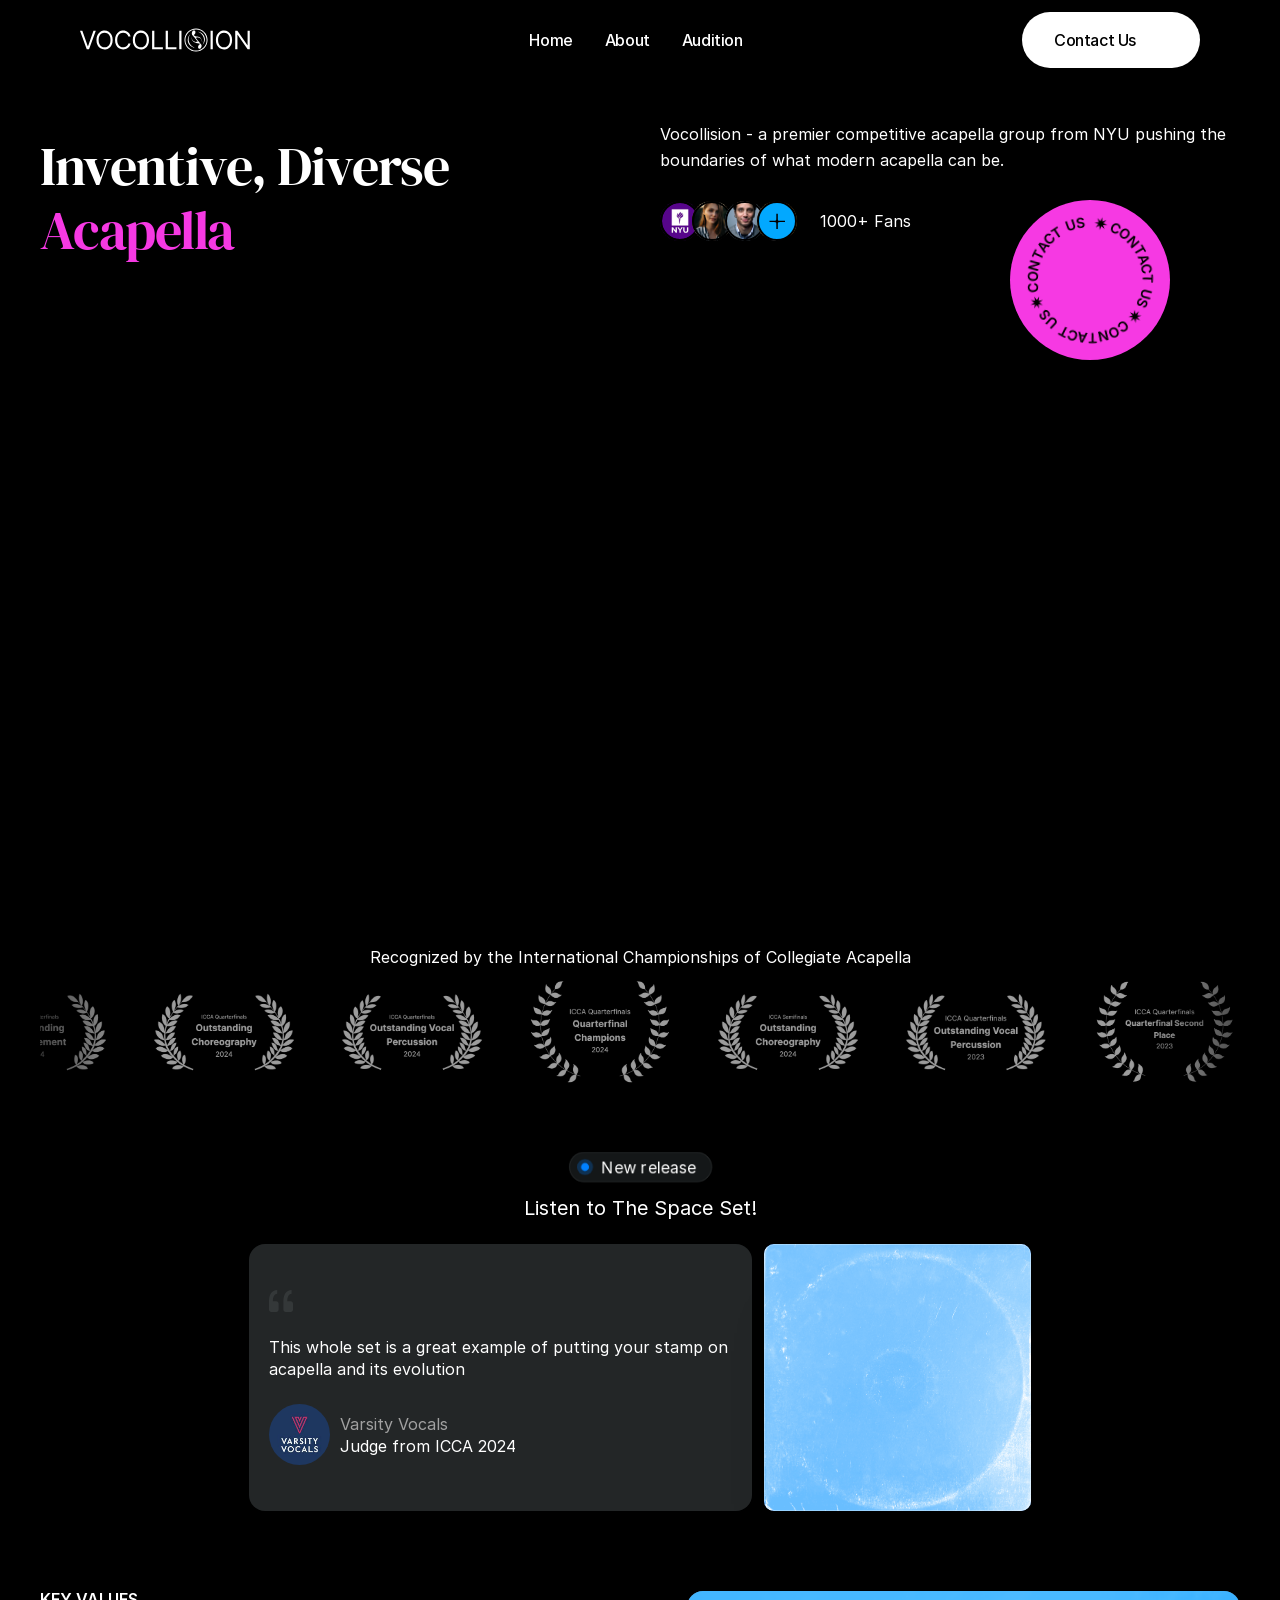
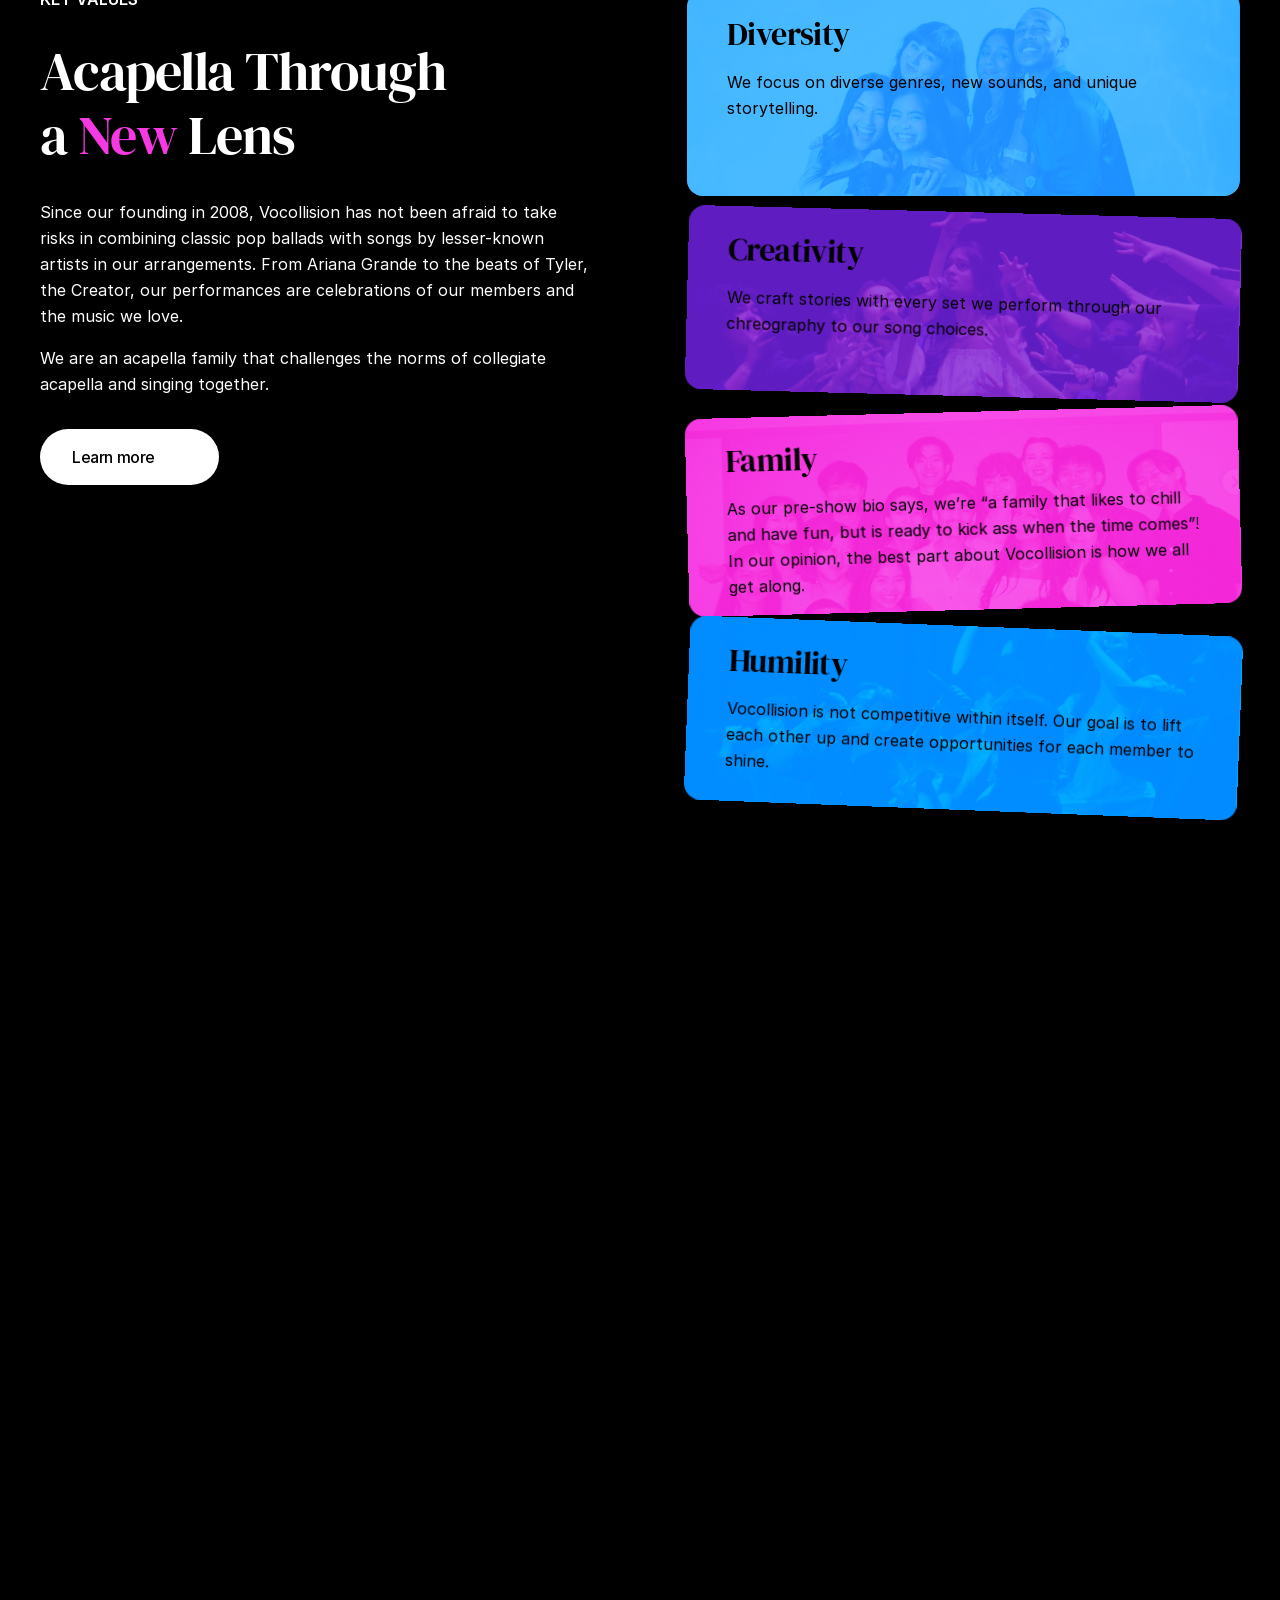
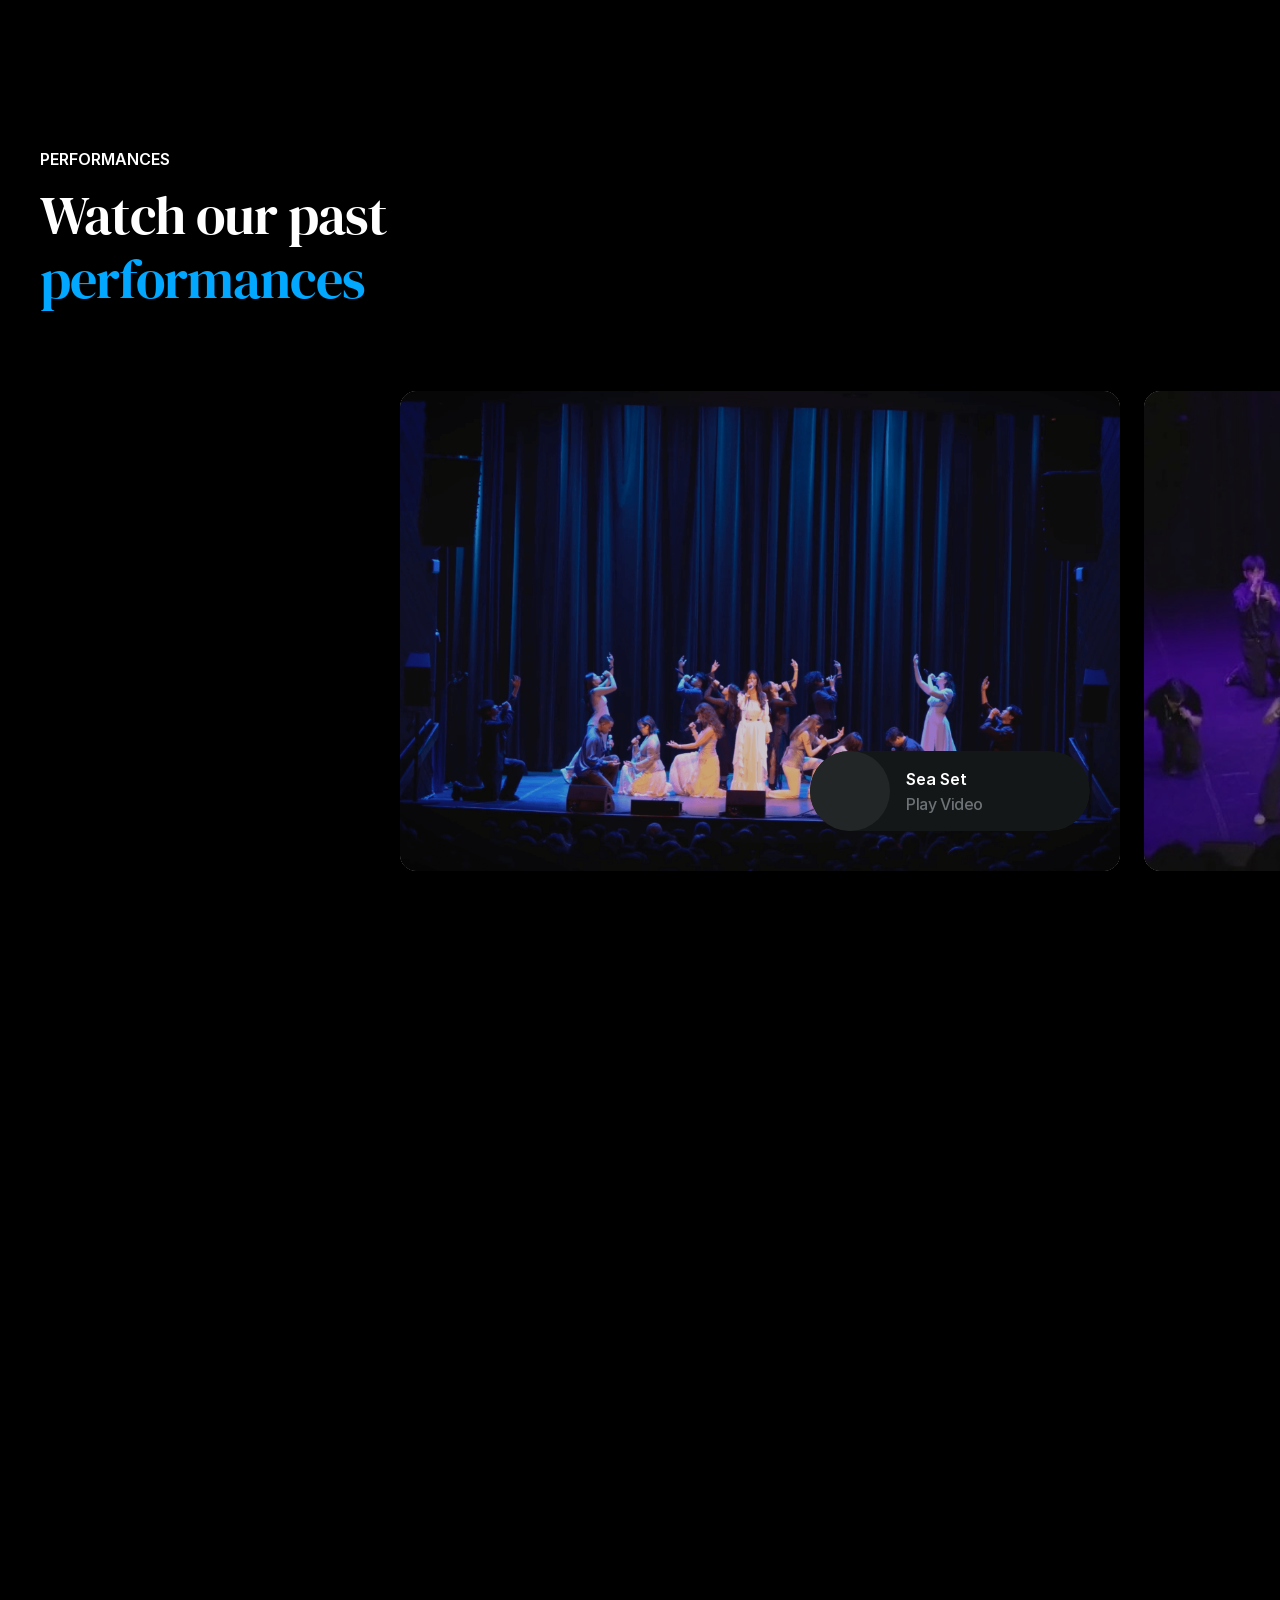
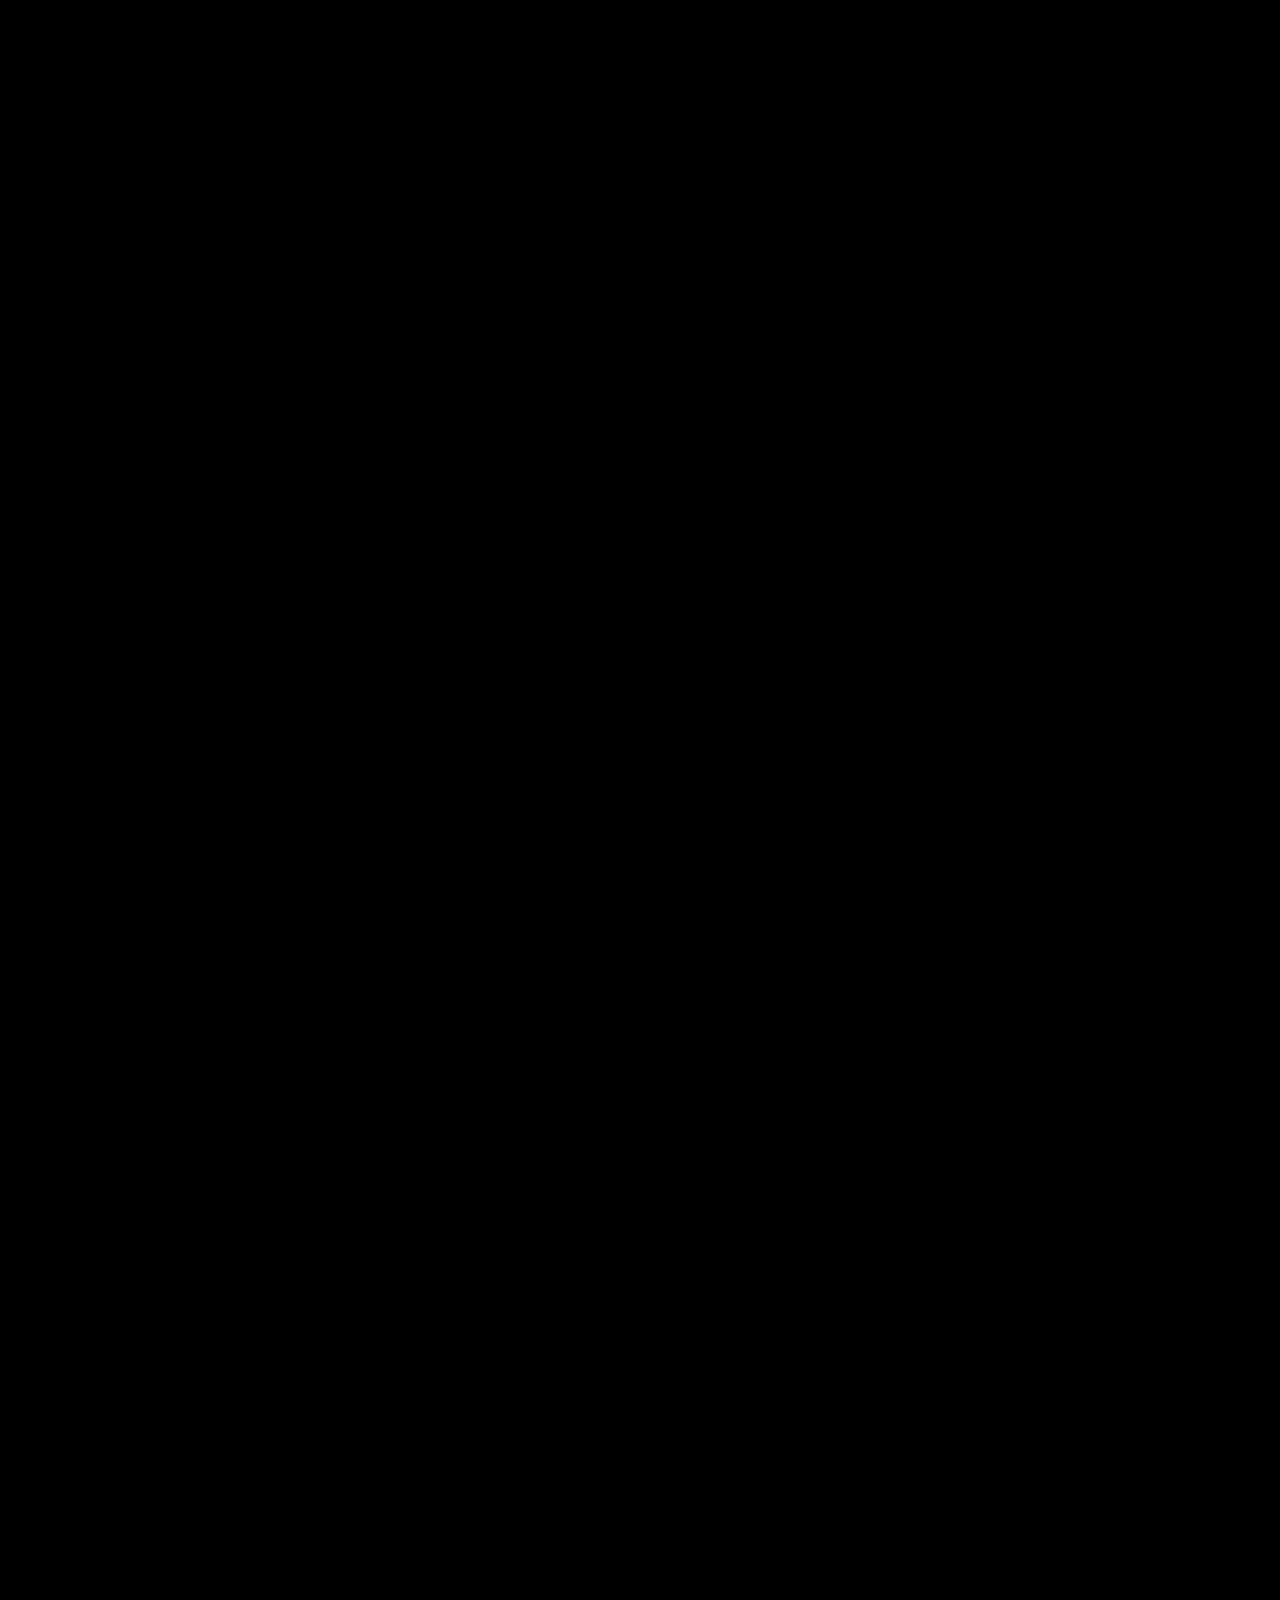
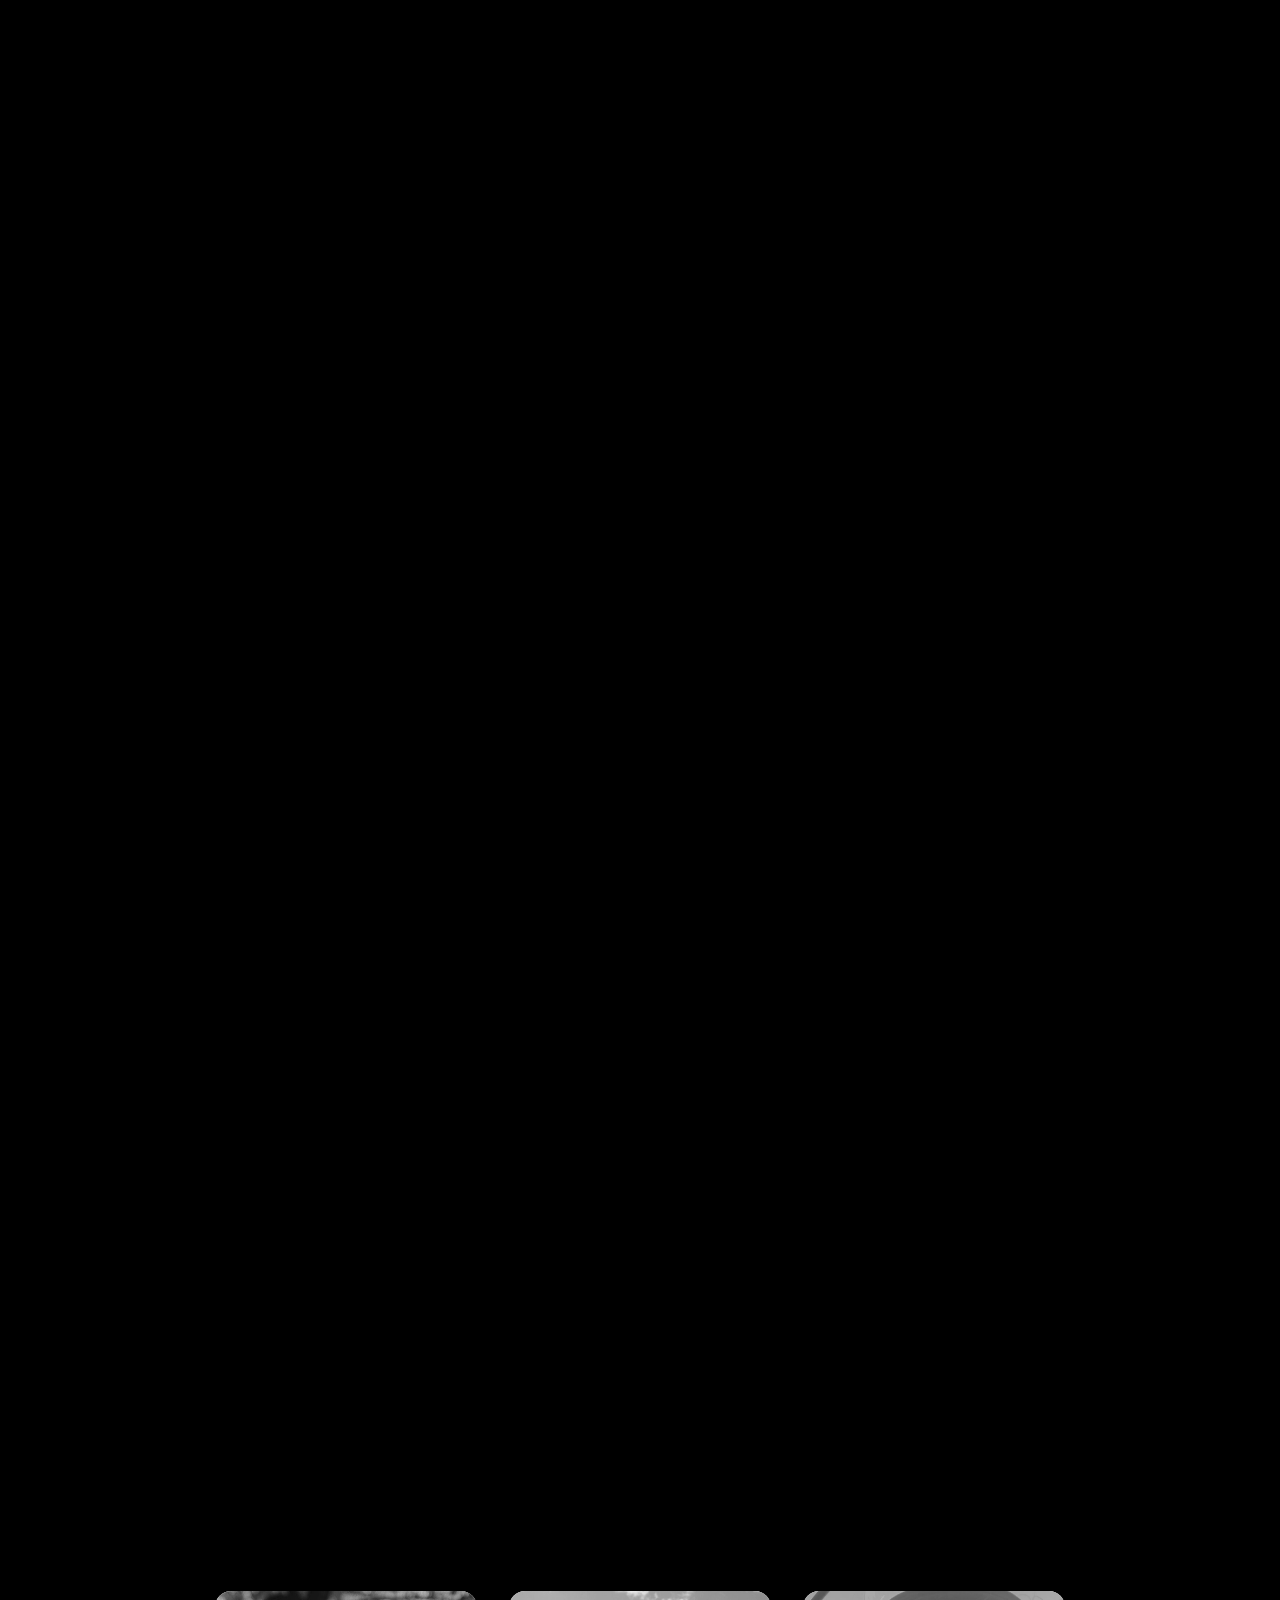
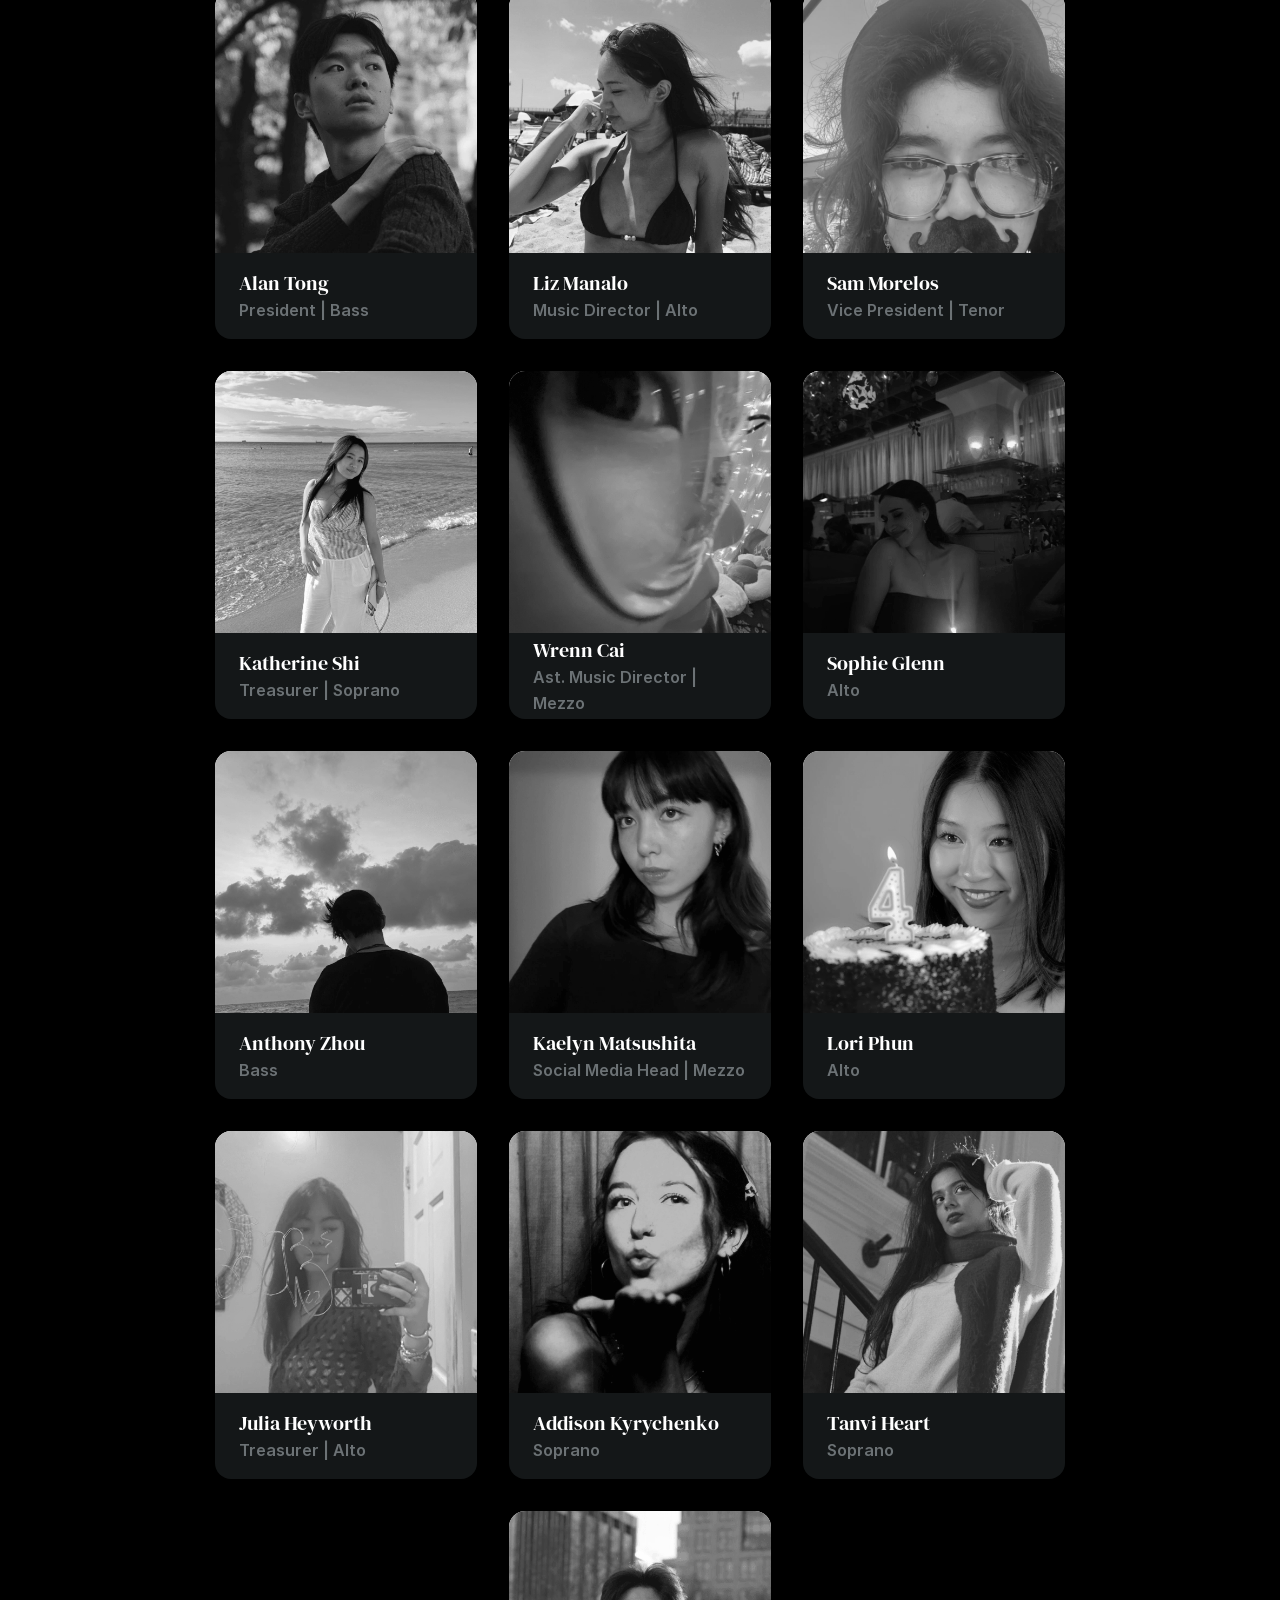
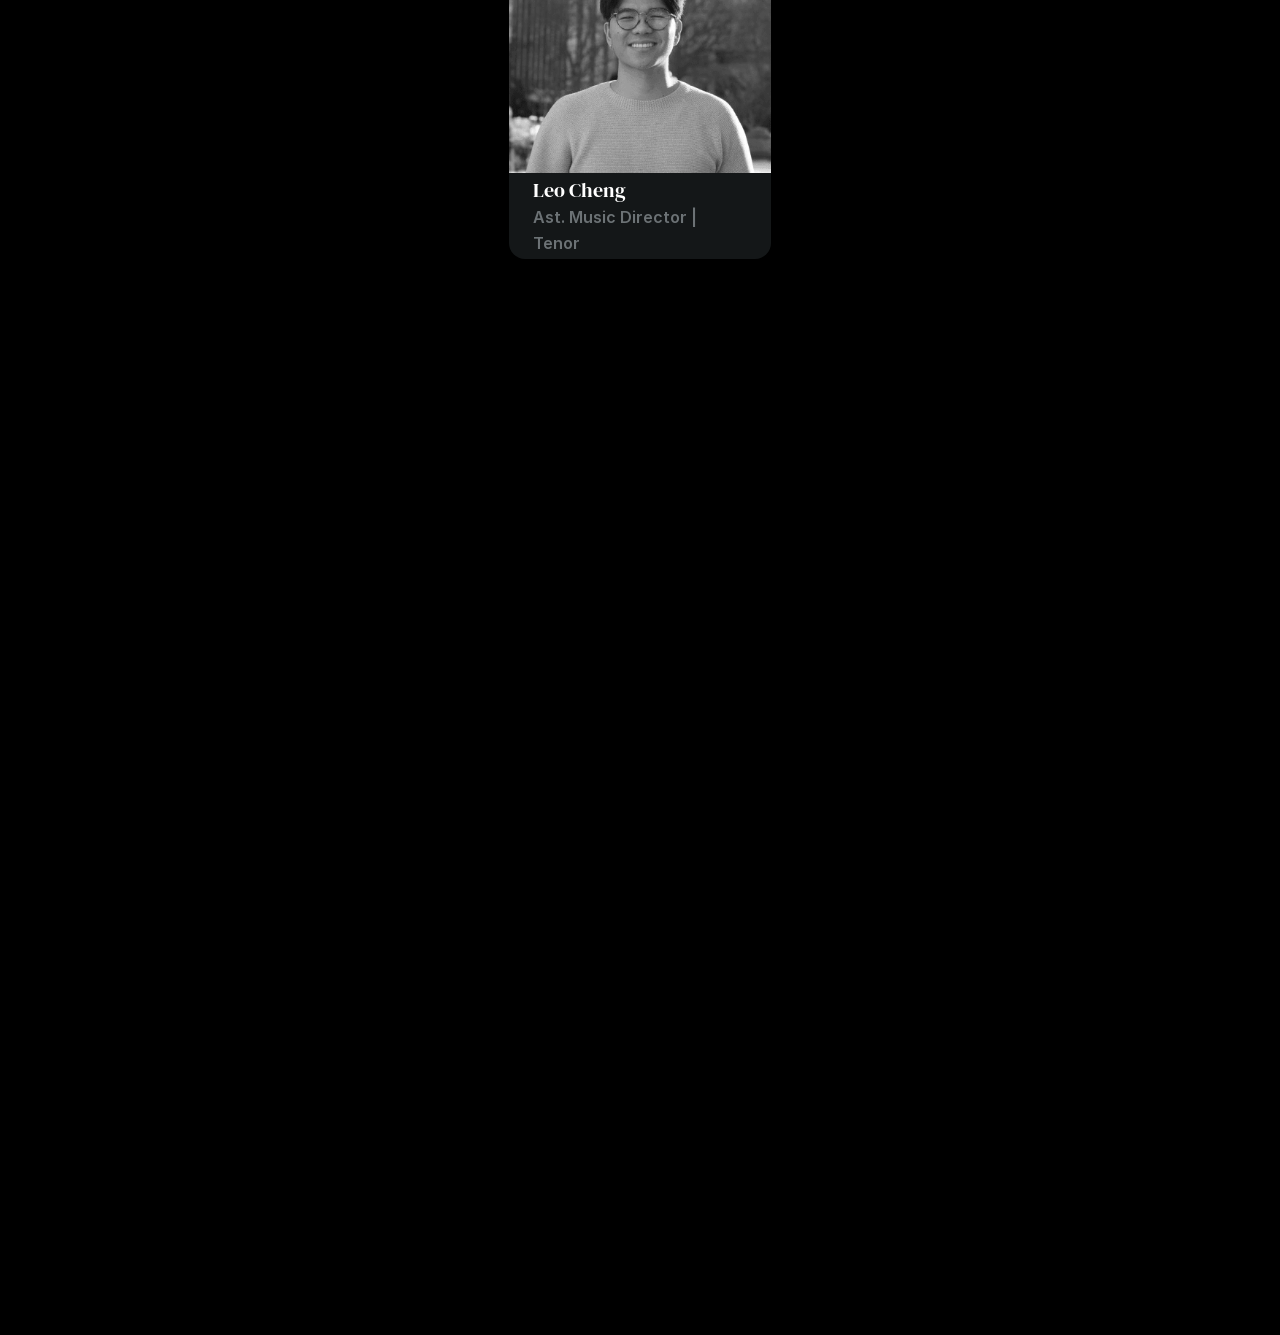
==== index.html @ 7f716045 "Show closed auditions as coming soon" ====
<!doctype html>
<!-- Made in Framer · framer.com ✨ -->
<!-- Published Apr 23, 2026, 12:46 AM UTC -->
<html lang="en-US">
<head>
	<meta charset="utf-8">
	
	
	<!-- Start of headStart -->
    
    <!-- End of headStart -->
	<meta name="viewport" content="width=device-width">
	<meta name="generator" content="Framer 1493872">
	<title>Vocollision | Competitive NYU A Cappella Group in NYC</title>
    <meta name="description" content="Vocollision is a premier competitive a cappella group at NYU in New York City. ICCA-recognized, available for booking, collaborations, and auditions.">
    <meta name="framer-search-index" content="/assets/site/searchIndex-M525bVmYxwQE.json">
    <meta name="framer-search-index-fallback" content="/assets/site/searchIndex-WYl6OL1rObJV.json">
    <link href="/assets/images/46uiWfhXE7tMVfk7wmng3AZHQ.png" rel="icon" media="(prefers-color-scheme: light)">
    <link href="/assets/images/46uiWfhXE7tMVfk7wmng3AZHQ.png" rel="icon" media="(prefers-color-scheme: dark)">
    <!-- Open Graph / Facebook -->
    <meta property="og:type" content="website">
    <meta property="og:title" content="Vocollision | Competitive NYU A Cappella Group in NYC">
    <meta property="og:description" content="Vocollision is a premier competitive a cappella group at NYU in New York City. ICCA-recognized, available for booking, collaborations, and auditions.">
    <meta property="og:image" content="/assets/images/z30teL0Z4uAwjrPyTYiwMwH2w.jpg">
    <!-- Twitter -->
    <meta name="twitter:card" content="summary_large_image">
    <meta name="twitter:title" content="Vocollision | Competitive NYU A Cappella Group in NYC">
    <meta name="twitter:description" content="Vocollision is a premier competitive a cappella group at NYU in New York City. ICCA-recognized, available for booking, collaborations, and auditions.">
    <meta name="twitter:image" content="/assets/images/z30teL0Z4uAwjrPyTYiwMwH2w.jpg">
	
	<style data-framer-font-css>/* latin-ext */
@font-face {
  font-family: 'DM Serif Display';
  font-style: italic;
  font-weight: 400;
  font-display: swap;
  src: url(/assets/fonts/gstatic/-nFhOHM81r4j6k0gjAW3mujVU2B2G_VB3vD212k.woff2) format('woff2');
  unicode-range: U+0100-02BA, U+02BD-02C5, U+02C7-02CC, U+02CE-02D7, U+02DD-02FF, U+0304, U+0308, U+0329, U+1D00-1DBF, U+1E00-1E9F, U+1EF2-1EFF, U+2020, U+20A0-20AB, U+20AD-20C0, U+2113, U+2C60-2C7F, U+A720-A7FF;
}
/* latin */
@font-face {
  font-family: 'DM Serif Display';
  font-style: italic;
  font-weight: 400;
  font-display: swap;
  src: url(/assets/fonts/gstatic/-nFhOHM81r4j6k0gjAW3mujVU2B2G_VB0PD2.woff2) format('woff2');
  unicode-range: U+0000-00FF, U+0131, U+0152-0153, U+02BB-02BC, U+02C6, U+02DA, U+02DC, U+0304, U+0308, U+0329, U+2000-206F, U+20AC, U+2122, U+2191, U+2193, U+2212, U+2215, U+FEFF, U+FFFD;
}
/* latin-ext */
@font-face {
  font-family: 'DM Serif Display';
  font-style: normal;
  font-weight: 400;
  font-display: swap;
  src: url(/assets/fonts/gstatic/-nFnOHM81r4j6k0gjAW3mujVU2B2G_5x0ujy.woff2) format('woff2');
  unicode-range: U+0100-02BA, U+02BD-02C5, U+02C7-02CC, U+02CE-02D7, U+02DD-02FF, U+0304, U+0308, U+0329, U+1D00-1DBF, U+1E00-1E9F, U+1EF2-1EFF, U+2020, U+20A0-20AB, U+20AD-20C0, U+2113, U+2C60-2C7F, U+A720-A7FF;
}
/* latin */
@font-face {
  font-family: 'DM Serif Display';
  font-style: normal;
  font-weight: 400;
  font-display: swap;
  src: url(/assets/fonts/gstatic/-nFnOHM81r4j6k0gjAW3mujVU2B2G_Bx0g.woff2) format('woff2');
  unicode-range: U+0000-00FF, U+0131, U+0152-0153, U+02BB-02BC, U+02C6, U+02DA, U+02DC, U+0304, U+0308, U+0329, U+2000-206F, U+20AC, U+2122, U+2191, U+2193, U+2212, U+2215, U+FEFF, U+FFFD;
}

@font-face { font-family: "Inter"; src: url("/assets/fonts/5vvr9Vy74if2I6bQbJvbw7SY1pQ.woff2"); font-display: swap; font-style: normal; font-weight: 400; unicode-range: U+0460-052F, U+1C80-1C88, U+20B4, U+2DE0-2DFF, U+A640-A69F, U+FE2E-FE2F }
@font-face { font-family: "Inter"; src: url("/assets/fonts/EOr0mi4hNtlgWNn9if640EZzXCo.woff2"); font-display: swap; font-style: normal; font-weight: 400; unicode-range: U+0301, U+0400-045F, U+0490-0491, U+04B0-04B1, U+2116 }
@font-face { font-family: "Inter"; src: url("/assets/fonts/Y9k9QrlZAqio88Klkmbd8VoMQc.woff2"); font-display: swap; font-style: normal; font-weight: 400; unicode-range: U+1F00-1FFF }
@font-face { font-family: "Inter"; src: url("/assets/fonts/OYrD2tBIBPvoJXiIHnLoOXnY9M.woff2"); font-display: swap; font-style: normal; font-weight: 400; unicode-range: U+0370-03FF }
@font-face { font-family: "Inter"; src: url("/assets/fonts/JeYwfuaPfZHQhEG8U5gtPDZ7WQ.woff2"); font-display: swap; font-style: normal; font-weight: 400; unicode-range: U+0100-024F, U+0259, U+1E00-1EFF, U+2020, U+20A0-20AB, U+20AD-20CF, U+2113, U+2C60-2C7F, U+A720-A7FF }
@font-face { font-family: "Inter"; src: url("/assets/fonts/GrgcKwrN6d3Uz8EwcLHZxwEfC4.woff2"); font-display: swap; font-style: normal; font-weight: 400; unicode-range: U+0000-00FF, U+0131, U+0152-0153, U+02BB-02BC, U+02C6, U+02DA, U+02DC, U+2000-206F, U+2070, U+2074-207E, U+2080-208E, U+20AC, U+2122, U+2191, U+2193, U+2212, U+2215, U+FEFF, U+FFFD }
@font-face { font-family: "Inter"; src: url("/assets/fonts/b6Y37FthZeALduNqHicBT6FutY.woff2"); font-display: swap; font-style: normal; font-weight: 400; unicode-range: U+0102-0103, U+0110-0111, U+0128-0129, U+0168-0169, U+01A0-01A1, U+01AF-01B0, U+1EA0-1EF9, U+20AB }
@font-face { font-family: "Inter"; src: url("/assets/fonts/vQyevYAyHtARFwPqUzQGpnDs.woff2"); font-display: swap; font-style: normal; font-weight: 400; unicode-range: U+0000-00FF, U+0131, U+0152-0153, U+02BB-02BC, U+02C6, U+02DA, U+02DC, U+2000-206F, U+2074, U+20AC, U+2122, U+2191, U+2193, U+2212, U+2215, U+FEFF, U+FFFD }
@font-face { font-family: "Inter"; src: url("/assets/fonts/NXxvFRoY5LDh3yCm7MEP2jqYk.woff2"); font-style: normal; font-weight: 100; unicode-range: U+0460-052F, U+1C80-1C88, U+20B4, U+2DE0-2DFF, U+A640-A69F, U+FE2E-FE2F }
@font-face { font-family: "Inter"; src: url("/assets/fonts/5CcgcVyoWSqO1THBiISd6oCog.woff2"); font-style: normal; font-weight: 100; unicode-range: U+0301, U+0400-045F, U+0490-0491, U+04B0-04B1, U+2116 }
@font-face { font-family: "Inter"; src: url("/assets/fonts/MF544SVCvk3yNpLIz3pwDXFZPKM.woff2"); font-style: normal; font-weight: 100; unicode-range: U+1F00-1FFF }
@font-face { font-family: "Inter"; src: url("/assets/fonts/TNtxudDBkAm2RXdtU3rvTBwoM.woff2"); font-style: normal; font-weight: 100; unicode-range: U+0370-03FF }
@font-face { font-family: "Inter"; src: url("/assets/fonts/fIabp4VN5z7iJ3lNOz9qfNeQHc.woff2"); font-style: normal; font-weight: 100; unicode-range: U+0100-024F, U+0259, U+1E00-1EFF, U+2020, U+20A0-20AB, U+20AD-20CF, U+2113, U+2C60-2C7F, U+A720-A7FF }
@font-face { font-family: "Inter"; src: url("/assets/fonts/8kSLqTnVCEtjx0nu8PxTD4Nh5UU.woff2"); font-style: normal; font-weight: 100; unicode-range: U+0000-00FF, U+0131, U+0152-0153, U+02BB-02BC, U+02C6, U+02DA, U+02DC, U+2000-206F, U+2070, U+2074-207E, U+2080-208E, U+20AC, U+2122, U+2191, U+2193, U+2212, U+2215, U+FEFF, U+FFFD }
@font-face { font-family: "Inter"; src: url("/assets/fonts/9iRSYClnXA0RMygyIn6yjjWXJw.woff2"); font-style: normal; font-weight: 100; unicode-range: U+0102-0103, U+0110-0111, U+0128-0129, U+0168-0169, U+01A0-01A1, U+01AF-01B0, U+1EA0-1EF9, U+20AB }
@font-face { font-family: "Inter"; src: url("/assets/fonts/MVhJhYeDWxeyqT939zMNyw9p8.woff2"); font-style: normal; font-weight: 200; unicode-range: U+0460-052F, U+1C80-1C88, U+20B4, U+2DE0-2DFF, U+A640-A69F, U+FE2E-FE2F }
@font-face { font-family: "Inter"; src: url("/assets/fonts/WXQXYfAQJIi2pCJACAfWWXfIDqI.woff2"); font-style: normal; font-weight: 200; unicode-range: U+0301, U+0400-045F, U+0490-0491, U+04B0-04B1, U+2116 }
@font-face { font-family: "Inter"; src: url("/assets/fonts/RJeJJARdrtNUtic58kOz7hIgBuE.woff2"); font-style: normal; font-weight: 200; unicode-range: U+1F00-1FFF }
@font-face { font-family: "Inter"; src: url("/assets/fonts/4hBRAuM02i3fsxYDzyNvt5Az2so.woff2"); font-style: normal; font-weight: 200; unicode-range: U+0370-03FF }
@font-face { font-family: "Inter"; src: url("/assets/fonts/fz1JbBffNGgK7BNUI1mmbFBlgA8.woff2"); font-style: normal; font-weight: 200; unicode-range: U+0100-024F, U+0259, U+1E00-1EFF, U+2020, U+20A0-20AB, U+20AD-20CF, U+2113, U+2C60-2C7F, U+A720-A7FF }
@font-face { font-family: "Inter"; src: url("/assets/fonts/Z4sGWU2OKBoXPWulb5P25vULA.woff2"); font-style: normal; font-weight: 200; unicode-range: U+0000-00FF, U+0131, U+0152-0153, U+02BB-02BC, U+02C6, U+02DA, U+02DC, U+2000-206F, U+2070, U+2074-207E, U+2080-208E, U+20AC, U+2122, U+2191, U+2193, U+2212, U+2215, U+FEFF, U+FFFD }
@font-face { font-family: "Inter"; src: url("/assets/fonts/eIZyQwIlHYR0mnMSneEDMtqBPgw.woff2"); font-style: normal; font-weight: 200; unicode-range: U+0102-0103, U+0110-0111, U+0128-0129, U+0168-0169, U+01A0-01A1, U+01AF-01B0, U+1EA0-1EF9, U+20AB }
@font-face { font-family: "Inter"; src: url("/assets/fonts/BkDpl4ghaqvMi1btKFyG2tdbec.woff2"); font-display: swap; font-style: normal; font-weight: 300; unicode-range: U+0460-052F, U+1C80-1C88, U+20B4, U+2DE0-2DFF, U+A640-A69F, U+FE2E-FE2F }
@font-face { font-family: "Inter"; src: url("/assets/fonts/zAMK70AQRFSShJgUiaR5IiIhgzk.woff2"); font-display: swap; font-style: normal; font-weight: 300; unicode-range: U+0301, U+0400-045F, U+0490-0491, U+04B0-04B1, U+2116 }
@font-face { font-family: "Inter"; src: url("/assets/fonts/IETjvc5qzUaRoaruDpPSwCUM8.woff2"); font-display: swap; font-style: normal; font-weight: 300; unicode-range: U+1F00-1FFF }
@font-face { font-family: "Inter"; src: url("/assets/fonts/oLCoaT3ioA0fHdJnWR9W6k7NY.woff2"); font-display: swap; font-style: normal; font-weight: 300; unicode-range: U+0370-03FF }
@font-face { font-family: "Inter"; src: url("/assets/fonts/Sj0PCHQSBjFmEp6NBWg6FNaKc.woff2"); font-display: swap; font-style: normal; font-weight: 300; unicode-range: U+0100-024F, U+0259, U+1E00-1EFF, U+2020, U+20A0-20AB, U+20AD-20CF, U+2113, U+2C60-2C7F, U+A720-A7FF }
@font-face { font-family: "Inter"; src: url("/assets/fonts/aqiiD4LUKkKzXdjGL5UzHq8bo5w.woff2"); font-display: swap; font-style: normal; font-weight: 300; unicode-range: U+0000-00FF, U+0131, U+0152-0153, U+02BB-02BC, U+02C6, U+02DA, U+02DC, U+2000-206F, U+2070, U+2074-207E, U+2080-208E, U+20AC, U+2122, U+2191, U+2193, U+2212, U+2215, U+FEFF, U+FFFD }
@font-face { font-family: "Inter"; src: url("/assets/fonts/H4TfENUY1rh8R9UaSD6vngjJP3M.woff2"); font-display: swap; font-style: normal; font-weight: 300; unicode-range: U+0102-0103, U+0110-0111, U+0128-0129, U+0168-0169, U+01A0-01A1, U+01AF-01B0, U+1EA0-1EF9, U+20AB }
@font-face { font-family: "Inter"; src: url("/assets/fonts/5A3Ce6C9YYmCjpQx9M4inSaKU.woff2"); font-display: swap; font-style: normal; font-weight: 500; unicode-range: U+0460-052F, U+1C80-1C88, U+20B4, U+2DE0-2DFF, U+A640-A69F, U+FE2E-FE2F }
@font-face { font-family: "Inter"; src: url("/assets/fonts/Qx95Xyt0Ka3SGhinnbXIGpEIyP4.woff2"); font-display: swap; font-style: normal; font-weight: 500; unicode-range: U+0301, U+0400-045F, U+0490-0491, U+04B0-04B1, U+2116 }
@font-face { font-family: "Inter"; src: url("/assets/fonts/6mJuEAguuIuMog10gGvH5d3cl8.woff2"); font-display: swap; font-style: normal; font-weight: 500; unicode-range: U+1F00-1FFF }
@font-face { font-family: "Inter"; src: url("/assets/fonts/xYYWaj7wCU5zSQH0eXvSaS19wo.woff2"); font-display: swap; font-style: normal; font-weight: 500; unicode-range: U+0370-03FF }
@font-face { font-family: "Inter"; src: url("/assets/fonts/otTaNuNpVK4RbdlT7zDDdKvQBA.woff2"); font-display: swap; font-style: normal; font-weight: 500; unicode-range: U+0100-024F, U+0259, U+1E00-1EFF, U+2020, U+20A0-20AB, U+20AD-20CF, U+2113, U+2C60-2C7F, U+A720-A7FF }
@font-face { font-family: "Inter"; src: url("/assets/fonts/UjlFhCnUjxhNfep4oYBPqnEssyo.woff2"); font-display: swap; font-style: normal; font-weight: 500; unicode-range: U+0000-00FF, U+0131, U+0152-0153, U+02BB-02BC, U+02C6, U+02DA, U+02DC, U+2000-206F, U+2070, U+2074-207E, U+2080-208E, U+20AC, U+2122, U+2191, U+2193, U+2212, U+2215, U+FEFF, U+FFFD }
@font-face { font-family: "Inter"; src: url("/assets/fonts/DolVirEGb34pEXEp8t8FQBSK4.woff2"); font-display: swap; font-style: normal; font-weight: 500; unicode-range: U+0102-0103, U+0110-0111, U+0128-0129, U+0168-0169, U+01A0-01A1, U+01AF-01B0, U+1EA0-1EF9, U+20AB }
@font-face { font-family: "Inter"; src: url("/assets/fonts/hyOgCu0Xnghbimh0pE8QTvtt2AU.woff2"); font-display: swap; font-style: normal; font-weight: 600; unicode-range: U+0460-052F, U+1C80-1C88, U+20B4, U+2DE0-2DFF, U+A640-A69F, U+FE2E-FE2F }
@font-face { font-family: "Inter"; src: url("/assets/fonts/NeGmSOXrPBfEFIy5YZeHq17LEDA.woff2"); font-display: swap; font-style: normal; font-weight: 600; unicode-range: U+0301, U+0400-045F, U+0490-0491, U+04B0-04B1, U+2116 }
@font-face { font-family: "Inter"; src: url("/assets/fonts/oYaAX5himiTPYuN8vLWnqBbfD2s.woff2"); font-display: swap; font-style: normal; font-weight: 600; unicode-range: U+1F00-1FFF }
@font-face { font-family: "Inter"; src: url("/assets/fonts/lEJLP4R0yuCaMCjSXYHtJw72M.woff2"); font-display: swap; font-style: normal; font-weight: 600; unicode-range: U+0370-03FF }
@font-face { font-family: "Inter"; src: url("/assets/fonts/cRJyLNuTJR5jbyKzGi33wU9cqIQ.woff2"); font-display: swap; font-style: normal; font-weight: 600; unicode-range: U+0100-024F, U+0259, U+1E00-1EFF, U+2020, U+20A0-20AB, U+20AD-20CF, U+2113, U+2C60-2C7F, U+A720-A7FF }
@font-face { font-family: "Inter"; src: url("/assets/fonts/yDtI2UI8XcEg1W2je9XPN3Noo.woff2"); font-display: swap; font-style: normal; font-weight: 600; unicode-range: U+0000-00FF, U+0131, U+0152-0153, U+02BB-02BC, U+02C6, U+02DA, U+02DC, U+2000-206F, U+2070, U+2074-207E, U+2080-208E, U+20AC, U+2122, U+2191, U+2193, U+2212, U+2215, U+FEFF, U+FFFD }
@font-face { font-family: "Inter"; src: url("/assets/fonts/A0Wcc7NgXMjUuFdquHDrIZpzZw0.woff2"); font-display: swap; font-style: normal; font-weight: 600; unicode-range: U+0102-0103, U+0110-0111, U+0128-0129, U+0168-0169, U+01A0-01A1, U+01AF-01B0, U+1EA0-1EF9, U+20AB }
@font-face { font-family: "Inter"; src: url("/assets/fonts/DpPBYI0sL4fYLgAkX8KXOPVt7c.woff2"); font-display: swap; font-style: normal; font-weight: 700; unicode-range: U+0460-052F, U+1C80-1C88, U+20B4, U+2DE0-2DFF, U+A640-A69F, U+FE2E-FE2F }
@font-face { font-family: "Inter"; src: url("/assets/fonts/4RAEQdEOrcnDkhHiiCbJOw92Lk.woff2"); font-display: swap; font-style: normal; font-weight: 700; unicode-range: U+0301, U+0400-045F, U+0490-0491, U+04B0-04B1, U+2116 }
@font-face { font-family: "Inter"; src: url("/assets/fonts/1K3W8DizY3v4emK8Mb08YHxTbs.woff2"); font-display: swap; font-style: normal; font-weight: 700; unicode-range: U+1F00-1FFF }
@font-face { font-family: "Inter"; src: url("/assets/fonts/tUSCtfYVM1I1IchuyCwz9gDdQ.woff2"); font-display: swap; font-style: normal; font-weight: 700; unicode-range: U+0370-03FF }
@font-face { font-family: "Inter"; src: url("/assets/fonts/VgYFWiwsAC5OYxAycRXXvhze58.woff2"); font-display: swap; font-style: normal; font-weight: 700; unicode-range: U+0100-024F, U+0259, U+1E00-1EFF, U+2020, U+20A0-20AB, U+20AD-20CF, U+2113, U+2C60-2C7F, U+A720-A7FF }
@font-face { font-family: "Inter"; src: url("/assets/fonts/syRNPWzAMIrcJ3wIlPIP43KjQs.woff2"); font-display: swap; font-style: normal; font-weight: 700; unicode-range: U+0000-00FF, U+0131, U+0152-0153, U+02BB-02BC, U+02C6, U+02DA, U+02DC, U+2000-206F, U+2070, U+2074-207E, U+2080-208E, U+20AC, U+2122, U+2191, U+2193, U+2212, U+2215, U+FEFF, U+FFFD }
@font-face { font-family: "Inter"; src: url("/assets/fonts/GIryZETIX4IFypco5pYZONKhJIo.woff2"); font-display: swap; font-style: normal; font-weight: 700; unicode-range: U+0102-0103, U+0110-0111, U+0128-0129, U+0168-0169, U+01A0-01A1, U+01AF-01B0, U+1EA0-1EF9, U+20AB }
@font-face { font-family: "Inter"; src: url("/assets/fonts/PONfPc6h4EPYwJliXQBmjVx7QxI.woff2"); font-display: swap; font-style: normal; font-weight: 800; unicode-range: U+0460-052F, U+1C80-1C88, U+20B4, U+2DE0-2DFF, U+A640-A69F, U+FE2E-FE2F }
@font-face { font-family: "Inter"; src: url("/assets/fonts/zsnJN7Z1wdzUvepJniD3rbvJIyU.woff2"); font-display: swap; font-style: normal; font-weight: 800; unicode-range: U+0301, U+0400-045F, U+0490-0491, U+04B0-04B1, U+2116 }
@font-face { font-family: "Inter"; src: url("/assets/fonts/UrzZBOy7RyJEWAZGduzOeHiHuY.woff2"); font-display: swap; font-style: normal; font-weight: 800; unicode-range: U+1F00-1FFF }
@font-face { font-family: "Inter"; src: url("/assets/fonts/996sR9SfSDuYELz8oHhDOcErkY.woff2"); font-display: swap; font-style: normal; font-weight: 800; unicode-range: U+0370-03FF }
@font-face { font-family: "Inter"; src: url("/assets/fonts/ftN1HpyPVJEoEb4q36SOrNdLXU.woff2"); font-display: swap; font-style: normal; font-weight: 800; unicode-range: U+0100-024F, U+0259, U+1E00-1EFF, U+2020, U+20A0-20AB, U+20AD-20CF, U+2113, U+2C60-2C7F, U+A720-A7FF }
@font-face { font-family: "Inter"; src: url("/assets/fonts/Mput0MSwESKlJ6TMz9MPDXhgrk.woff2"); font-display: swap; font-style: normal; font-weight: 800; unicode-range: U+0000-00FF, U+0131, U+0152-0153, U+02BB-02BC, U+02C6, U+02DA, U+02DC, U+2000-206F, U+2070, U+2074-207E, U+2080-208E, U+20AC, U+2122, U+2191, U+2193, U+2212, U+2215, U+FEFF, U+FFFD }
@font-face { font-family: "Inter"; src: url("/assets/fonts/JAur4lGGSGRGyrFi59JSIKqVgU.woff2"); font-display: swap; font-style: normal; font-weight: 800; unicode-range: U+0102-0103, U+0110-0111, U+0128-0129, U+0168-0169, U+01A0-01A1, U+01AF-01B0, U+1EA0-1EF9, U+20AB }
@font-face { font-family: "Inter"; src: url("/assets/fonts/mkY5Sgyq51ik0AMrSBwhm9DJg.woff2"); font-style: normal; font-weight: 900; unicode-range: U+0460-052F, U+1C80-1C88, U+20B4, U+2DE0-2DFF, U+A640-A69F, U+FE2E-FE2F }
@font-face { font-family: "Inter"; src: url("/assets/fonts/X5hj6qzcHUYv7h1390c8Rhm6550.woff2"); font-style: normal; font-weight: 900; unicode-range: U+0301, U+0400-045F, U+0490-0491, U+04B0-04B1, U+2116 }
@font-face { font-family: "Inter"; src: url("/assets/fonts/gQhNpS3tN86g8RcVKYUUaKt2oMQ.woff2"); font-style: normal; font-weight: 900; unicode-range: U+1F00-1FFF }
@font-face { font-family: "Inter"; src: url("/assets/fonts/cugnVhSraaRyANCaUtI5FV17wk.woff2"); font-style: normal; font-weight: 900; unicode-range: U+0370-03FF }
@font-face { font-family: "Inter"; src: url("/assets/fonts/5HcVoGak8k5agFJSaKa4floXVu0.woff2"); font-style: normal; font-weight: 900; unicode-range: U+0100-024F, U+0259, U+1E00-1EFF, U+2020, U+20A0-20AB, U+20AD-20CF, U+2113, U+2C60-2C7F, U+A720-A7FF }
@font-face { font-family: "Inter"; src: url("/assets/fonts/rZ5DdENNqIdFTIyQQiP5isO7M.woff2"); font-style: normal; font-weight: 900; unicode-range: U+0000-00FF, U+0131, U+0152-0153, U+02BB-02BC, U+02C6, U+02DA, U+02DC, U+2000-206F, U+2070, U+2074-207E, U+2080-208E, U+20AC, U+2122, U+2191, U+2193, U+2212, U+2215, U+FEFF, U+FFFD }
@font-face { font-family: "Inter"; src: url("/assets/fonts/P2Bw01CtL0b9wqygO0sSVogWbo.woff2"); font-style: normal; font-weight: 900; unicode-range: U+0102-0103, U+0110-0111, U+0128-0129, U+0168-0169, U+01A0-01A1, U+01AF-01B0, U+1EA0-1EF9, U+20AB }
@font-face { font-family: "Inter"; src: url("/assets/fonts/YJsHMqeEm0oDHuxRTVCwg5eZuo.woff2"); font-style: italic; font-weight: 100; unicode-range: U+0460-052F, U+1C80-1C88, U+20B4, U+2DE0-2DFF, U+A640-A69F, U+FE2E-FE2F }
@font-face { font-family: "Inter"; src: url("/assets/fonts/oJJMyJlDykMObEyb5VexHSxd24.woff2"); font-style: italic; font-weight: 100; unicode-range: U+0301, U+0400-045F, U+0490-0491, U+04B0-04B1, U+2116 }
@font-face { font-family: "Inter"; src: url("/assets/fonts/IpeaX0WzLaonj68howNZg4SJJaY.woff2"); font-style: italic; font-weight: 100; unicode-range: U+1F00-1FFF }
@font-face { font-family: "Inter"; src: url("/assets/fonts/KCj1bV3vDXY5OLHttTeRYcu9J8.woff2"); font-style: italic; font-weight: 100; unicode-range: U+0370-03FF }
@font-face { font-family: "Inter"; src: url("/assets/fonts/biaVHhOprxbHaR3dIP7Z8cYurHg.woff2"); font-style: italic; font-weight: 100; unicode-range: U+0100-024F, U+0259, U+1E00-1EFF, U+2020, U+20A0-20AB, U+20AD-20CF, U+2113, U+2C60-2C7F, U+A720-A7FF }
@font-face { font-family: "Inter"; src: url("/assets/fonts/3on0VNjjmogkq1f9ziKFcrY72MI.woff2"); font-style: italic; font-weight: 100; unicode-range: U+0000-00FF, U+0131, U+0152-0153, U+02BB-02BC, U+02C6, U+02DA, U+02DC, U+2000-206F, U+2070, U+2074-207E, U+2080-208E, U+20AC, U+2122, U+2191, U+2193, U+2212, U+2215, U+FEFF, U+FFFD }
@font-face { font-family: "Inter"; src: url("/assets/fonts/gNa011yWpVpNFgUhhSlDX8nUiPQ.woff2"); font-style: italic; font-weight: 100; unicode-range: U+0102-0103, U+0110-0111, U+0128-0129, U+0168-0169, U+01A0-01A1, U+01AF-01B0, U+1EA0-1EF9, U+20AB }
@font-face { font-family: "Inter"; src: url("/assets/fonts/vpq17U0WM26sBGHgq9jnrUmUf8.woff2"); font-style: italic; font-weight: 200; unicode-range: U+0460-052F, U+1C80-1C88, U+20B4, U+2DE0-2DFF, U+A640-A69F, U+FE2E-FE2F }
@font-face { font-family: "Inter"; src: url("/assets/fonts/bNYh7lNMEpOegeRYAtyGel1WqBE.woff2"); font-style: italic; font-weight: 200; unicode-range: U+0301, U+0400-045F, U+0490-0491, U+04B0-04B1, U+2116 }
@font-face { font-family: "Inter"; src: url("/assets/fonts/FBzcXZYmdulcZC0z278U6o0cw.woff2"); font-style: italic; font-weight: 200; unicode-range: U+1F00-1FFF }
@font-face { font-family: "Inter"; src: url("/assets/fonts/ua60IRqWK94xCrq0SC639Hbsdjg.woff2"); font-style: italic; font-weight: 200; unicode-range: U+0370-03FF }
@font-face { font-family: "Inter"; src: url("/assets/fonts/Pd8gNPn2dSCh4FyjWFw9PJysoQ.woff2"); font-style: italic; font-weight: 200; unicode-range: U+0100-024F, U+0259, U+1E00-1EFF, U+2020, U+20A0-20AB, U+20AD-20CF, U+2113, U+2C60-2C7F, U+A720-A7FF }
@font-face { font-family: "Inter"; src: url("/assets/fonts/6OdIurwS6YHsVW2i5fR5CKn0gg.woff2"); font-style: italic; font-weight: 200; unicode-range: U+0000-00FF, U+0131, U+0152-0153, U+02BB-02BC, U+02C6, U+02DA, U+02DC, U+2000-206F, U+2070, U+2074-207E, U+2080-208E, U+20AC, U+2122, U+2191, U+2193, U+2212, U+2215, U+FEFF, U+FFFD }
@font-face { font-family: "Inter"; src: url("/assets/fonts/DtVQjTG8OGGKnwKYrMHRZVCyo.woff2"); font-style: italic; font-weight: 200; unicode-range: U+0102-0103, U+0110-0111, U+0128-0129, U+0168-0169, U+01A0-01A1, U+01AF-01B0, U+1EA0-1EF9, U+20AB }
@font-face { font-family: "Inter"; src: url("/assets/fonts/YYB6GZmCWnZq3RWZOghuZIOxQY.woff2"); font-display: swap; font-style: italic; font-weight: 300; unicode-range: U+0460-052F, U+1C80-1C88, U+20B4, U+2DE0-2DFF, U+A640-A69F, U+FE2E-FE2F }
@font-face { font-family: "Inter"; src: url("/assets/fonts/miJTzODdiyIr3tRo9KEoqXXk2PM.woff2"); font-display: swap; font-style: italic; font-weight: 300; unicode-range: U+0301, U+0400-045F, U+0490-0491, U+04B0-04B1, U+2116 }
@font-face { font-family: "Inter"; src: url("/assets/fonts/6ZMhcggRFfEfbf7lncCpaUbA.woff2"); font-display: swap; font-style: italic; font-weight: 300; unicode-range: U+1F00-1FFF }
@font-face { font-family: "Inter"; src: url("/assets/fonts/8sCN6PGUr4I8q5hC5twAXfcwqV0.woff2"); font-display: swap; font-style: italic; font-weight: 300; unicode-range: U+0370-03FF }
@font-face { font-family: "Inter"; src: url("/assets/fonts/aUYDUTztS7anQw5JuwCncXeLOBY.woff2"); font-display: swap; font-style: italic; font-weight: 300; unicode-range: U+0100-024F, U+0259, U+1E00-1EFF, U+2020, U+20A0-20AB, U+20AD-20CF, U+2113, U+2C60-2C7F, U+A720-A7FF }
@font-face { font-family: "Inter"; src: url("/assets/fonts/8mwKwShtYEXIZ5diRBT74yn9jdQ.woff2"); font-display: swap; font-style: italic; font-weight: 300; unicode-range: U+0000-00FF, U+0131, U+0152-0153, U+02BB-02BC, U+02C6, U+02DA, U+02DC, U+2000-206F, U+2070, U+2074-207E, U+2080-208E, U+20AC, U+2122, U+2191, U+2193, U+2212, U+2215, U+FEFF, U+FFFD }
@font-face { font-family: "Inter"; src: url("/assets/fonts/yDiPvYxioBHsicnYxpPW35WQmx8.woff2"); font-display: swap; font-style: italic; font-weight: 300; unicode-range: U+0102-0103, U+0110-0111, U+0128-0129, U+0168-0169, U+01A0-01A1, U+01AF-01B0, U+1EA0-1EF9, U+20AB }
@font-face { font-family: "Inter"; src: url("/assets/fonts/CfMzU8w2e7tHgF4T4rATMPuWosA.woff2"); font-display: swap; font-style: italic; font-weight: 400; unicode-range: U+0460-052F, U+1C80-1C88, U+20B4, U+2DE0-2DFF, U+A640-A69F, U+FE2E-FE2F }
@font-face { font-family: "Inter"; src: url("/assets/fonts/867QObYax8ANsfX4TGEVU9YiCM.woff2"); font-display: swap; font-style: italic; font-weight: 400; unicode-range: U+0301, U+0400-045F, U+0490-0491, U+04B0-04B1, U+2116 }
@font-face { font-family: "Inter"; src: url("/assets/fonts/Oyn2ZbENFdnW7mt2Lzjk1h9Zb9k.woff2"); font-display: swap; font-style: italic; font-weight: 400; unicode-range: U+1F00-1FFF }
@font-face { font-family: "Inter"; src: url("/assets/fonts/cdAe8hgZ1cMyLu9g005pAW3xMo.woff2"); font-display: swap; font-style: italic; font-weight: 400; unicode-range: U+0370-03FF }
@font-face { font-family: "Inter"; src: url("/assets/fonts/DOfvtmE1UplCq161m6Hj8CSQYg.woff2"); font-display: swap; font-style: italic; font-weight: 400; unicode-range: U+0100-024F, U+0259, U+1E00-1EFF, U+2020, U+20A0-20AB, U+20AD-20CF, U+2113, U+2C60-2C7F, U+A720-A7FF }
@font-face { font-family: "Inter"; src: url("/assets/fonts/pKRFNWFoZl77qYCAIp84lN1h944.woff2"); font-display: swap; font-style: italic; font-weight: 400; unicode-range: U+0000-00FF, U+0131, U+0152-0153, U+02BB-02BC, U+02C6, U+02DA, U+02DC, U+2000-206F, U+2070, U+2074-207E, U+2080-208E, U+20AC, U+2122, U+2191, U+2193, U+2212, U+2215, U+FEFF, U+FFFD }
@font-face { font-family: "Inter"; src: url("/assets/fonts/tKtBcDnBMevsEEJKdNGhhkLzYo.woff2"); font-display: swap; font-style: italic; font-weight: 400; unicode-range: U+0102-0103, U+0110-0111, U+0128-0129, U+0168-0169, U+01A0-01A1, U+01AF-01B0, U+1EA0-1EF9, U+20AB }
@font-face { font-family: "Inter"; src: url("/assets/fonts/khkJkwSL66WFg8SX6Wa726c.woff2"); font-display: swap; font-style: italic; font-weight: 500; unicode-range: U+0460-052F, U+1C80-1C88, U+20B4, U+2DE0-2DFF, U+A640-A69F, U+FE2E-FE2F }
@font-face { font-family: "Inter"; src: url("/assets/fonts/0E7IMbDzcGABpBwwqNEt60wU0w.woff2"); font-display: swap; font-style: italic; font-weight: 500; unicode-range: U+0301, U+0400-045F, U+0490-0491, U+04B0-04B1, U+2116 }
@font-face { font-family: "Inter"; src: url("/assets/fonts/NTJ0nQgIF0gcDelS14zQ9NR9Q.woff2"); font-display: swap; font-style: italic; font-weight: 500; unicode-range: U+1F00-1FFF }
@font-face { font-family: "Inter"; src: url("/assets/fonts/QrcNhgEPfRl0LS8qz5Ln8olanl8.woff2"); font-display: swap; font-style: italic; font-weight: 500; unicode-range: U+0370-03FF }
@font-face { font-family: "Inter"; src: url("/assets/fonts/JEXmejW8mXOYMtt0hyRg811kHac.woff2"); font-display: swap; font-style: italic; font-weight: 500; unicode-range: U+0100-024F, U+0259, U+1E00-1EFF, U+2020, U+20A0-20AB, U+20AD-20CF, U+2113, U+2C60-2C7F, U+A720-A7FF }
@font-face { font-family: "Inter"; src: url("/assets/fonts/Bo5CNzBv77CafbxOtKIkpw9egw.woff2"); font-display: swap; font-style: italic; font-weight: 500; unicode-range: U+0000-00FF, U+0131, U+0152-0153, U+02BB-02BC, U+02C6, U+02DA, U+02DC, U+2000-206F, U+2070, U+2074-207E, U+2080-208E, U+20AC, U+2122, U+2191, U+2193, U+2212, U+2215, U+FEFF, U+FFFD }
@font-face { font-family: "Inter"; src: url("/assets/fonts/uy9s0iWuxiNnVt8EpTI3gzohpwo.woff2"); font-display: swap; font-style: italic; font-weight: 500; unicode-range: U+0102-0103, U+0110-0111, U+0128-0129, U+0168-0169, U+01A0-01A1, U+01AF-01B0, U+1EA0-1EF9, U+20AB }
@font-face { font-family: "Inter"; src: url("/assets/fonts/vxBnBhH8768IFAXAb4Qf6wQHKs.woff2"); font-display: swap; font-style: italic; font-weight: 600; unicode-range: U+0460-052F, U+1C80-1C88, U+20B4, U+2DE0-2DFF, U+A640-A69F, U+FE2E-FE2F }
@font-face { font-family: "Inter"; src: url("/assets/fonts/zSsEuoJdh8mcFVk976C05ZfQr8.woff2"); font-display: swap; font-style: italic; font-weight: 600; unicode-range: U+0301, U+0400-045F, U+0490-0491, U+04B0-04B1, U+2116 }
@font-face { font-family: "Inter"; src: url("/assets/fonts/b8ezwLrN7h2AUoPEENcsTMVJ0.woff2"); font-display: swap; font-style: italic; font-weight: 600; unicode-range: U+1F00-1FFF }
@font-face { font-family: "Inter"; src: url("/assets/fonts/mvNEIBLyHbscgHtwfsByjXUz3XY.woff2"); font-display: swap; font-style: italic; font-weight: 600; unicode-range: U+0370-03FF }
@font-face { font-family: "Inter"; src: url("/assets/fonts/6FI2EneKzM3qBy5foOZXey7coCA.woff2"); font-display: swap; font-style: italic; font-weight: 600; unicode-range: U+0100-024F, U+0259, U+1E00-1EFF, U+2020, U+20A0-20AB, U+20AD-20CF, U+2113, U+2C60-2C7F, U+A720-A7FF }
@font-face { font-family: "Inter"; src: url("/assets/fonts/fuyXZpVvOjq8NesCOfgirHCWyg.woff2"); font-display: swap; font-style: italic; font-weight: 600; unicode-range: U+0000-00FF, U+0131, U+0152-0153, U+02BB-02BC, U+02C6, U+02DA, U+02DC, U+2000-206F, U+2070, U+2074-207E, U+2080-208E, U+20AC, U+2122, U+2191, U+2193, U+2212, U+2215, U+FEFF, U+FFFD }
@font-face { font-family: "Inter"; src: url("/assets/fonts/NHHeAKJVP0ZWHk5YZnQQChIsBM.woff2"); font-display: swap; font-style: italic; font-weight: 600; unicode-range: U+0102-0103, U+0110-0111, U+0128-0129, U+0168-0169, U+01A0-01A1, U+01AF-01B0, U+1EA0-1EF9, U+20AB }
@font-face { font-family: "Inter"; src: url("/assets/fonts/H89BbHkbHDzlxZzxi8uPzTsp90.woff2"); font-display: swap; font-style: italic; font-weight: 700; unicode-range: U+0460-052F, U+1C80-1C88, U+20B4, U+2DE0-2DFF, U+A640-A69F, U+FE2E-FE2F }
@font-face { font-family: "Inter"; src: url("/assets/fonts/u6gJwDuwB143kpNK1T1MDKDWkMc.woff2"); font-display: swap; font-style: italic; font-weight: 700; unicode-range: U+0301, U+0400-045F, U+0490-0491, U+04B0-04B1, U+2116 }
@font-face { font-family: "Inter"; src: url("/assets/fonts/43sJ6MfOPh1LCJt46OvyDuSbA6o.woff2"); font-display: swap; font-style: italic; font-weight: 700; unicode-range: U+1F00-1FFF }
@font-face { font-family: "Inter"; src: url("/assets/fonts/wccHG0r4gBDAIRhfHiOlq6oEkqw.woff2"); font-display: swap; font-style: italic; font-weight: 700; unicode-range: U+0370-03FF }
@font-face { font-family: "Inter"; src: url("/assets/fonts/WZ367JPwf9bRW6LdTHN8rXgSjw.woff2"); font-display: swap; font-style: italic; font-weight: 700; unicode-range: U+0100-024F, U+0259, U+1E00-1EFF, U+2020, U+20A0-20AB, U+20AD-20CF, U+2113, U+2C60-2C7F, U+A720-A7FF }
@font-face { font-family: "Inter"; src: url("/assets/fonts/ia3uin3hQWqDrVloC1zEtYHWw.woff2"); font-display: swap; font-style: italic; font-weight: 700; unicode-range: U+0000-00FF, U+0131, U+0152-0153, U+02BB-02BC, U+02C6, U+02DA, U+02DC, U+2000-206F, U+2070, U+2074-207E, U+2080-208E, U+20AC, U+2122, U+2191, U+2193, U+2212, U+2215, U+FEFF, U+FFFD }
@font-face { font-family: "Inter"; src: url("/assets/fonts/2A4Xx7CngadFGlVV4xrO06OBHY.woff2"); font-display: swap; font-style: italic; font-weight: 700; unicode-range: U+0102-0103, U+0110-0111, U+0128-0129, U+0168-0169, U+01A0-01A1, U+01AF-01B0, U+1EA0-1EF9, U+20AB }
@font-face { font-family: "Inter"; src: url("/assets/fonts/if4nAQEfO1l3iBiurvlUSTaMA.woff2"); font-display: swap; font-style: italic; font-weight: 800; unicode-range: U+0460-052F, U+1C80-1C88, U+20B4, U+2DE0-2DFF, U+A640-A69F, U+FE2E-FE2F }
@font-face { font-family: "Inter"; src: url("/assets/fonts/GdJ7SQjcmkU1sz7lk5lMpKUlKY.woff2"); font-display: swap; font-style: italic; font-weight: 800; unicode-range: U+0301, U+0400-045F, U+0490-0491, U+04B0-04B1, U+2116 }
@font-face { font-family: "Inter"; src: url("/assets/fonts/sOA6LVskcCqlqggyjIZe0Zh39UQ.woff2"); font-display: swap; font-style: italic; font-weight: 800; unicode-range: U+1F00-1FFF }
@font-face { font-family: "Inter"; src: url("/assets/fonts/zUCSsMbWBcHOQoATrhsPVigkc.woff2"); font-display: swap; font-style: italic; font-weight: 800; unicode-range: U+0370-03FF }
@font-face { font-family: "Inter"; src: url("/assets/fonts/6eYp9yIAUvPZY7o0yfI4e2OP6g.woff2"); font-display: swap; font-style: italic; font-weight: 800; unicode-range: U+0100-024F, U+0259, U+1E00-1EFF, U+2020, U+20A0-20AB, U+20AD-20CF, U+2113, U+2C60-2C7F, U+A720-A7FF }
@font-face { font-family: "Inter"; src: url("/assets/fonts/8AYN209PzikkmqPEbOGJlpgu6M.woff2"); font-display: swap; font-style: italic; font-weight: 800; unicode-range: U+0000-00FF, U+0131, U+0152-0153, U+02BB-02BC, U+02C6, U+02DA, U+02DC, U+2000-206F, U+2070, U+2074-207E, U+2080-208E, U+20AC, U+2122, U+2191, U+2193, U+2212, U+2215, U+FEFF, U+FFFD }
@font-face { font-family: "Inter"; src: url("/assets/fonts/L9nHaKi7ULzGWchEehsfwttxOwM.woff2"); font-display: swap; font-style: italic; font-weight: 800; unicode-range: U+0102-0103, U+0110-0111, U+0128-0129, U+0168-0169, U+01A0-01A1, U+01AF-01B0, U+1EA0-1EF9, U+20AB }
@font-face { font-family: "Inter"; src: url("/assets/fonts/05KsVHGDmqXSBXM4yRZ65P8i0s.woff2"); font-style: italic; font-weight: 900; unicode-range: U+0460-052F, U+1C80-1C88, U+20B4, U+2DE0-2DFF, U+A640-A69F, U+FE2E-FE2F }
@font-face { font-family: "Inter"; src: url("/assets/fonts/ky8ovPukK4dJ1Pxq74qGhOqCYI.woff2"); font-style: italic; font-weight: 900; unicode-range: U+0301, U+0400-045F, U+0490-0491, U+04B0-04B1, U+2116 }
@font-face { font-family: "Inter"; src: url("/assets/fonts/vvNSqIj42qeQ2bvCRBIWKHscrc.woff2"); font-style: italic; font-weight: 900; unicode-range: U+1F00-1FFF }
@font-face { font-family: "Inter"; src: url("/assets/fonts/3ZmXbBKToJifDV9gwcifVd1tEY.woff2"); font-style: italic; font-weight: 900; unicode-range: U+0370-03FF }
@font-face { font-family: "Inter"; src: url("/assets/fonts/FNfhX3dt4ChuLJq2PwdlxHO7PU.woff2"); font-style: italic; font-weight: 900; unicode-range: U+0100-024F, U+0259, U+1E00-1EFF, U+2020, U+20A0-20AB, U+20AD-20CF, U+2113, U+2C60-2C7F, U+A720-A7FF }
@font-face { font-family: "Inter"; src: url("/assets/fonts/gcnfba68tfm7qAyrWRCf9r34jg.woff2"); font-style: italic; font-weight: 900; unicode-range: U+0000-00FF, U+0131, U+0152-0153, U+02BB-02BC, U+02C6, U+02DA, U+02DC, U+2000-206F, U+2070, U+2074-207E, U+2080-208E, U+20AC, U+2122, U+2191, U+2193, U+2212, U+2215, U+FEFF, U+FFFD }
@font-face { font-family: "Inter"; src: url("/assets/fonts/efTfQcBJ53kM2pB1hezSZ3RDUFs.woff2"); font-style: italic; font-weight: 900; unicode-range: U+0102-0103, U+0110-0111, U+0128-0129, U+0168-0169, U+01A0-01A1, U+01AF-01B0, U+1EA0-1EF9, U+20AB }
@font-face { font-family: "Inter Variable"; src: url("/assets/fonts/mYcqTSergLb16PdbJJQMl9ebYm4.woff2"); font-display: swap; font-style: normal; font-weight: 400; unicode-range: U+0460-052F, U+1C80-1C88, U+20B4, U+2DE0-2DFF, U+A640-A69F, U+FE2E-FE2F }
@font-face { font-family: "Inter Variable"; src: url("/assets/fonts/ZRl8AlxwsX1m7xS1eJCiSPbztg.woff2"); font-display: swap; font-style: normal; font-weight: 400; unicode-range: U+0301, U+0400-045F, U+0490-0491, U+04B0-04B1, U+2116 }
@font-face { font-family: "Inter Variable"; src: url("/assets/fonts/nhSQpBRqFmXNUBY2p5SENQ8NplQ.woff2"); font-display: swap; font-style: normal; font-weight: 400; unicode-range: U+1F00-1FFF }
@font-face { font-family: "Inter Variable"; src: url("/assets/fonts/DYHjxG0qXjopUuruoacfl5SA.woff2"); font-display: swap; font-style: normal; font-weight: 400; unicode-range: U+0370-03FF }
@font-face { font-family: "Inter Variable"; src: url("/assets/fonts/s7NH6sl7w4NU984r5hcmo1tPSYo.woff2"); font-display: swap; font-style: normal; font-weight: 400; unicode-range: U+0100-024F, U+0259, U+1E00-1EFF, U+2020, U+20A0-20AB, U+20AD-20CF, U+2113, U+2C60-2C7F, U+A720-A7FF }
@font-face { font-family: "Inter Variable"; src: url("/assets/fonts/7lw0VWkeXrGYJT05oB3DsFy8BaY.woff2"); font-display: swap; font-style: normal; font-weight: 400; unicode-range: U+0000-00FF, U+0131, U+0152-0153, U+02BB-02BC, U+02C6, U+02DA, U+02DC, U+2000-206F, U+2070, U+2074-207E, U+2080-208E, U+20AC, U+2122, U+2191, U+2193, U+2212, U+2215, U+FEFF, U+FFFD }
@font-face { font-family: "Inter Variable"; src: url("/assets/fonts/wx5nfqEgOXnxuFaxB0Mn9OhmcZA.woff2"); font-display: swap; font-style: normal; font-weight: 400; unicode-range: U+0102-0103, U+0110-0111, U+0128-0129, U+0168-0169, U+01A0-01A1, U+01AF-01B0, U+1EA0-1EF9, U+20AB }
@font-face { font-family: "Inter Variable"; src: url("/assets/fonts/FMAZXZOvzvP9daUF2pk7jeNQE.woff2"); font-display: swap; font-style: italic; font-weight: 400; unicode-range: U+0460-052F, U+1C80-1C88, U+20B4, U+2DE0-2DFF, U+A640-A69F, U+FE2E-FE2F }
@font-face { font-family: "Inter Variable"; src: url("/assets/fonts/XRXDXcGEcHEhj5vRoCcaNzLUII.woff2"); font-display: swap; font-style: italic; font-weight: 400; unicode-range: U+0301, U+0400-045F, U+0490-0491, U+04B0-04B1, U+2116 }
@font-face { font-family: "Inter Variable"; src: url("/assets/fonts/WL8JiibS9vHU7Cb3NGaJKioRjQ.woff2"); font-display: swap; font-style: italic; font-weight: 400; unicode-range: U+1F00-1FFF }
@font-face { font-family: "Inter Variable"; src: url("/assets/fonts/LfqxQLLXCFxnUuZS8fkv9AT0uI.woff2"); font-display: swap; font-style: italic; font-weight: 400; unicode-range: U+0370-03FF }
@font-face { font-family: "Inter Variable"; src: url("/assets/fonts/3IqofWpyruZr7Qc3kaedPmw7o.woff2"); font-display: swap; font-style: italic; font-weight: 400; unicode-range: U+0100-024F, U+0259, U+1E00-1EFF, U+2020, U+20A0-20AB, U+20AD-20CF, U+2113, U+2C60-2C7F, U+A720-A7FF }
@font-face { font-family: "Inter Variable"; src: url("/assets/fonts/N9O1YBTY0ROZrE0GiMsoMSyPbQ.woff2"); font-display: swap; font-style: italic; font-weight: 400; unicode-range: U+0000-00FF, U+0131, U+0152-0153, U+02BB-02BC, U+02C6, U+02DA, U+02DC, U+2000-206F, U+2070, U+2074-207E, U+2080-208E, U+20AC, U+2122, U+2191, U+2193, U+2212, U+2215, U+FEFF, U+FFFD }
@font-face { font-family: "Inter Variable"; src: url("/assets/fonts/Qpek1Wzh1dJ3f8j88Vebg4yC92w.woff2"); font-display: swap; font-style: italic; font-weight: 400; unicode-range: U+0102-0103, U+0110-0111, U+0128-0129, U+0168-0169, U+01A0-01A1, U+01AF-01B0, U+1EA0-1EF9, U+20AB }
@font-face { font-family: "Inter Display"; src: url("/assets/fonts/2uIBiALfCHVpWbHqRMZutfT7giU.woff2"); font-display: swap; font-style: normal; font-weight: 400; unicode-range: U+0460-052F, U+1C80-1C88, U+20B4, U+2DE0-2DFF, U+A640-A69F, U+FE2E-FE2F }
@font-face { font-family: "Inter Display"; src: url("/assets/fonts/Zwfz6xbVe5pmcWRJRgBDHnMkOkI.woff2"); font-display: swap; font-style: normal; font-weight: 400; unicode-range: U+0301, U+0400-045F, U+0490-0491, U+04B0-04B1, U+2116 }
@font-face { font-family: "Inter Display"; src: url("/assets/fonts/U9LaDDmbRhzX3sB8g8glTy5feTE.woff2"); font-display: swap; font-style: normal; font-weight: 400; unicode-range: U+1F00-1FFF }
@font-face { font-family: "Inter Display"; src: url("/assets/fonts/tVew2LzXJ1t7QfxP1gdTIdj2o0g.woff2"); font-display: swap; font-style: normal; font-weight: 400; unicode-range: U+0370-03FF }
@font-face { font-family: "Inter Display"; src: url("/assets/fonts/DF7bjCRmStYPqSb945lAlMfCCVQ.woff2"); font-display: swap; font-style: normal; font-weight: 400; unicode-range: U+0100-024F, U+0259, U+1E00-1EFF, U+2020, U+20A0-20AB, U+20AD-20CF, U+2113, U+2C60-2C7F, U+A720-A7FF }
@font-face { font-family: "Inter Display"; src: url("/assets/fonts/bHYNJqzTyl2lqvmMiRRS6Y16Es.woff2"); font-display: swap; font-style: normal; font-weight: 400; unicode-range: U+0000-00FF, U+0131, U+0152-0153, U+02BB-02BC, U+02C6, U+02DA, U+02DC, U+2000-206F, U+2070, U+2074-207E, U+2080-208E, U+20AC, U+2122, U+2191, U+2193, U+2212, U+2215, U+FEFF, U+FFFD }
@font-face { font-family: "Inter Display"; src: url("/assets/fonts/vebZUMjGyKkYsfcY73iwWTzLNag.woff2"); font-display: swap; font-style: normal; font-weight: 400; unicode-range: U+0102-0103, U+0110-0111, U+0128-0129, U+0168-0169, U+01A0-01A1, U+01AF-01B0, U+1EA0-1EF9, U+20AB }
@font-face { font-family: "Inter Display"; src: url("/assets/fonts/Vu4RH4OOAYHIXg4LpXVzNVmbpY.woff2"); font-style: normal; font-weight: 100; unicode-range: U+0460-052F, U+1C80-1C88, U+20B4, U+2DE0-2DFF, U+A640-A69F, U+FE2E-FE2F }
@font-face { font-family: "Inter Display"; src: url("/assets/fonts/eOWZqb2nQ1SLbtYmcGBFYFSOE5U.woff2"); font-style: normal; font-weight: 100; unicode-range: U+0301, U+0400-045F, U+0490-0491, U+04B0-04B1, U+2116 }
@font-face { font-family: "Inter Display"; src: url("/assets/fonts/H0Z3dXk6VFBv9TPQedY7FZVVVQ.woff2"); font-style: normal; font-weight: 100; unicode-range: U+1F00-1FFF }
@font-face { font-family: "Inter Display"; src: url("/assets/fonts/sMud1BrfhejzYfhsGoUtjWdRb90.woff2"); font-style: normal; font-weight: 100; unicode-range: U+0370-03FF }
@font-face { font-family: "Inter Display"; src: url("/assets/fonts/SDel4nEmK9AyiBktaYZfYI9DrY.woff2"); font-style: normal; font-weight: 100; unicode-range: U+0100-024F, U+0259, U+1E00-1EFF, U+2020, U+20A0-20AB, U+20AD-20CF, U+2113, U+2C60-2C7F, U+A720-A7FF }
@font-face { font-family: "Inter Display"; src: url("/assets/fonts/GoWsxcsKZ1Hiy2Y8l40zBgNwYvo.woff2"); font-style: normal; font-weight: 100; unicode-range: U+0000-00FF, U+0131, U+0152-0153, U+02BB-02BC, U+02C6, U+02DA, U+02DC, U+2000-206F, U+2070, U+2074-207E, U+2080-208E, U+20AC, U+2122, U+2191, U+2193, U+2212, U+2215, U+FEFF, U+FFFD }
@font-face { font-family: "Inter Display"; src: url("/assets/fonts/iPDparXDXhfwSxmuiEXzr0b1vAU.woff2"); font-style: normal; font-weight: 100; unicode-range: U+0102-0103, U+0110-0111, U+0128-0129, U+0168-0169, U+01A0-01A1, U+01AF-01B0, U+1EA0-1EF9, U+20AB }
@font-face { font-family: "Inter Display"; src: url("/assets/fonts/kZK78sVb0ChIxwI4EF00ArQvpu0.woff2"); font-style: normal; font-weight: 200; unicode-range: U+0460-052F, U+1C80-1C88, U+20B4, U+2DE0-2DFF, U+A640-A69F, U+FE2E-FE2F }
@font-face { font-family: "Inter Display"; src: url("/assets/fonts/zLXnIInNs9VhCJZQ1B0FvHgtWDM.woff2"); font-style: normal; font-weight: 200; unicode-range: U+0301, U+0400-045F, U+0490-0491, U+04B0-04B1, U+2116 }
@font-face { font-family: "Inter Display"; src: url("/assets/fonts/yHa3FUh9QDCLkYGoHU44PsRbTI.woff2"); font-style: normal; font-weight: 200; unicode-range: U+1F00-1FFF }
@font-face { font-family: "Inter Display"; src: url("/assets/fonts/w3wwH92cnNPcZVAf63gAmGQW0k.woff2"); font-style: normal; font-weight: 200; unicode-range: U+0370-03FF }
@font-face { font-family: "Inter Display"; src: url("/assets/fonts/w9aHRXFhel7kScIgRMsPqEwE3AY.woff2"); font-style: normal; font-weight: 200; unicode-range: U+0100-024F, U+0259, U+1E00-1EFF, U+2020, U+20A0-20AB, U+20AD-20CF, U+2113, U+2C60-2C7F, U+A720-A7FF }
@font-face { font-family: "Inter Display"; src: url("/assets/fonts/t5RNiwIqoB2GvYhcdv6NPQF6kfk.woff2"); font-style: normal; font-weight: 200; unicode-range: U+0000-00FF, U+0131, U+0152-0153, U+02BB-02BC, U+02C6, U+02DA, U+02DC, U+2000-206F, U+2070, U+2074-207E, U+2080-208E, U+20AC, U+2122, U+2191, U+2193, U+2212, U+2215, U+FEFF, U+FFFD }
@font-face { font-family: "Inter Display"; src: url("/assets/fonts/eDNmF3DmGWYDX8NrhNZOl1SDyQ.woff2"); font-style: normal; font-weight: 200; unicode-range: U+0102-0103, U+0110-0111, U+0128-0129, U+0168-0169, U+01A0-01A1, U+01AF-01B0, U+1EA0-1EF9, U+20AB }
@font-face { font-family: "Inter Display"; src: url("/assets/fonts/MaMAn5Jp5gJg1z3VaLH65QwWPLc.woff2"); font-display: swap; font-style: normal; font-weight: 300; unicode-range: U+0460-052F, U+1C80-1C88, U+20B4, U+2DE0-2DFF, U+A640-A69F, U+FE2E-FE2F }
@font-face { font-family: "Inter Display"; src: url("/assets/fonts/fEqgEChcTaneQFxeugexHq7Bk.woff2"); font-display: swap; font-style: normal; font-weight: 300; unicode-range: U+0301, U+0400-045F, U+0490-0491, U+04B0-04B1, U+2116 }
@font-face { font-family: "Inter Display"; src: url("/assets/fonts/nL7d8Ph0ViwUQorApF89PoAagQI.woff2"); font-display: swap; font-style: normal; font-weight: 300; unicode-range: U+1F00-1FFF }
@font-face { font-family: "Inter Display"; src: url("/assets/fonts/YOHXUQlY1iC2t7qT4HeLSoBDtn4.woff2"); font-display: swap; font-style: normal; font-weight: 300; unicode-range: U+0370-03FF }
@font-face { font-family: "Inter Display"; src: url("/assets/fonts/TfzHIi6ZmZDuhnIFGcgM6Ipuim4.woff2"); font-display: swap; font-style: normal; font-weight: 300; unicode-range: U+0100-024F, U+0259, U+1E00-1EFF, U+2020, U+20A0-20AB, U+20AD-20CF, U+2113, U+2C60-2C7F, U+A720-A7FF }
@font-face { font-family: "Inter Display"; src: url("/assets/fonts/CnMzVKZxLPB68RITfNGUfLe65m4.woff2"); font-display: swap; font-style: normal; font-weight: 300; unicode-range: U+0000-00FF, U+0131, U+0152-0153, U+02BB-02BC, U+02C6, U+02DA, U+02DC, U+2000-206F, U+2070, U+2074-207E, U+2080-208E, U+20AC, U+2122, U+2191, U+2193, U+2212, U+2215, U+FEFF, U+FFFD }
@font-face { font-family: "Inter Display"; src: url("/assets/fonts/ub5XwqqEAMrXQz31ej6fNqbxnBc.woff2"); font-display: swap; font-style: normal; font-weight: 300; unicode-range: U+0102-0103, U+0110-0111, U+0128-0129, U+0168-0169, U+01A0-01A1, U+01AF-01B0, U+1EA0-1EF9, U+20AB }
@font-face { font-family: "Inter Display"; src: url("/assets/fonts/ePuN3mCjzajIHnyCdvKBFiZkyY0.woff2"); font-display: swap; font-style: normal; font-weight: 500; unicode-range: U+0460-052F, U+1C80-1C88, U+20B4, U+2DE0-2DFF, U+A640-A69F, U+FE2E-FE2F }
@font-face { font-family: "Inter Display"; src: url("/assets/fonts/V3j1L0o5vPFKe26Sw4HcpXCfHo.woff2"); font-display: swap; font-style: normal; font-weight: 500; unicode-range: U+0301, U+0400-045F, U+0490-0491, U+04B0-04B1, U+2116 }
@font-face { font-family: "Inter Display"; src: url("/assets/fonts/F3kdpd2N0cToWV5huaZjjgM.woff2"); font-display: swap; font-style: normal; font-weight: 500; unicode-range: U+1F00-1FFF }
@font-face { font-family: "Inter Display"; src: url("/assets/fonts/0iDmxkizU9goZoclqIqsV5rvETU.woff2"); font-display: swap; font-style: normal; font-weight: 500; unicode-range: U+0370-03FF }
@font-face { font-family: "Inter Display"; src: url("/assets/fonts/r0mv3NegmA0akcQsNFotG32Las.woff2"); font-display: swap; font-style: normal; font-weight: 500; unicode-range: U+0100-024F, U+0259, U+1E00-1EFF, U+2020, U+20A0-20AB, U+20AD-20CF, U+2113, U+2C60-2C7F, U+A720-A7FF }
@font-face { font-family: "Inter Display"; src: url("/assets/fonts/iwWTDc49ENF2tCHbqlNARXw6Ug.woff2"); font-display: swap; font-style: normal; font-weight: 500; unicode-range: U+0000-00FF, U+0131, U+0152-0153, U+02BB-02BC, U+02C6, U+02DA, U+02DC, U+2000-206F, U+2070, U+2074-207E, U+2080-208E, U+20AC, U+2122, U+2191, U+2193, U+2212, U+2215, U+FEFF, U+FFFD }
@font-face { font-family: "Inter Display"; src: url("/assets/fonts/Ii21jnSJkulBKsHHXKlapi7fv9w.woff2"); font-display: swap; font-style: normal; font-weight: 500; unicode-range: U+0102-0103, U+0110-0111, U+0128-0129, U+0168-0169, U+01A0-01A1, U+01AF-01B0, U+1EA0-1EF9, U+20AB }
@font-face { font-family: "Inter Display"; src: url("/assets/fonts/gazZKZuUEtvr9ULhdA4SprP0AZ0.woff2"); font-display: swap; font-style: normal; font-weight: 600; unicode-range: U+0460-052F, U+1C80-1C88, U+20B4, U+2DE0-2DFF, U+A640-A69F, U+FE2E-FE2F }
@font-face { font-family: "Inter Display"; src: url("/assets/fonts/pe8RoujoPxuTZhqoNzYqHX2MXA.woff2"); font-display: swap; font-style: normal; font-weight: 600; unicode-range: U+0301, U+0400-045F, U+0490-0491, U+04B0-04B1, U+2116 }
@font-face { font-family: "Inter Display"; src: url("/assets/fonts/teGhWnhH3bCqefKGsIsqFy3hK8.woff2"); font-display: swap; font-style: normal; font-weight: 600; unicode-range: U+1F00-1FFF }
@font-face { font-family: "Inter Display"; src: url("/assets/fonts/qQHxgTnEk6Czu1yW4xS82HQWFOk.woff2"); font-display: swap; font-style: normal; font-weight: 600; unicode-range: U+0370-03FF }
@font-face { font-family: "Inter Display"; src: url("/assets/fonts/MJ3N6lfN4iP5Um8rJGqLYl03tE.woff2"); font-display: swap; font-style: normal; font-weight: 600; unicode-range: U+0100-024F, U+0259, U+1E00-1EFF, U+2020, U+20A0-20AB, U+20AD-20CF, U+2113, U+2C60-2C7F, U+A720-A7FF }
@font-face { font-family: "Inter Display"; src: url("/assets/fonts/PfdOpgzFf7N2Uye9JX7xRKYTgSc.woff2"); font-display: swap; font-style: normal; font-weight: 600; unicode-range: U+0000-00FF, U+0131, U+0152-0153, U+02BB-02BC, U+02C6, U+02DA, U+02DC, U+2000-206F, U+2070, U+2074-207E, U+2080-208E, U+20AC, U+2122, U+2191, U+2193, U+2212, U+2215, U+FEFF, U+FFFD }
@font-face { font-family: "Inter Display"; src: url("/assets/fonts/0SEEmmWc3vovhaai4RlRQSWRrz0.woff2"); font-display: swap; font-style: normal; font-weight: 600; unicode-range: U+0102-0103, U+0110-0111, U+0128-0129, U+0168-0169, U+01A0-01A1, U+01AF-01B0, U+1EA0-1EF9, U+20AB }
@font-face { font-family: "Inter Display"; src: url("/assets/fonts/I11LrmuBDQZweplJ62KkVsklU5Y.woff2"); font-display: swap; font-style: normal; font-weight: 700; unicode-range: U+0460-052F, U+1C80-1C88, U+20B4, U+2DE0-2DFF, U+A640-A69F, U+FE2E-FE2F }
@font-face { font-family: "Inter Display"; src: url("/assets/fonts/UjFZPDy3qGuDktQM4q9CxhKfIa8.woff2"); font-display: swap; font-style: normal; font-weight: 700; unicode-range: U+0301, U+0400-045F, U+0490-0491, U+04B0-04B1, U+2116 }
@font-face { font-family: "Inter Display"; src: url("/assets/fonts/8exwVHJy2DhJ4N5prYlVMrEKmQ.woff2"); font-display: swap; font-style: normal; font-weight: 700; unicode-range: U+1F00-1FFF }
@font-face { font-family: "Inter Display"; src: url("/assets/fonts/UTeedEK21hO5jDxEUldzdScUqpg.woff2"); font-display: swap; font-style: normal; font-weight: 700; unicode-range: U+0370-03FF }
@font-face { font-family: "Inter Display"; src: url("/assets/fonts/Ig8B8nzy11hzIWEIYnkg91sofjo.woff2"); font-display: swap; font-style: normal; font-weight: 700; unicode-range: U+0100-024F, U+0259, U+1E00-1EFF, U+2020, U+20A0-20AB, U+20AD-20CF, U+2113, U+2C60-2C7F, U+A720-A7FF }
@font-face { font-family: "Inter Display"; src: url("/assets/fonts/qITWJ2WdG0wrgQPDb8lvnYnTXDg.woff2"); font-display: swap; font-style: normal; font-weight: 700; unicode-range: U+0000-00FF, U+0131, U+0152-0153, U+02BB-02BC, U+02C6, U+02DA, U+02DC, U+2000-206F, U+2070, U+2074-207E, U+2080-208E, U+20AC, U+2122, U+2191, U+2193, U+2212, U+2215, U+FEFF, U+FFFD }
@font-face { font-family: "Inter Display"; src: url("/assets/fonts/qctQFoJqJ9aIbRSIp0AhCQpFxn8.woff2"); font-display: swap; font-style: normal; font-weight: 700; unicode-range: U+0102-0103, U+0110-0111, U+0128-0129, U+0168-0169, U+01A0-01A1, U+01AF-01B0, U+1EA0-1EF9, U+20AB }
@font-face { font-family: "Inter Display"; src: url("/assets/fonts/RDJfWXA0aFdpD2OO2AJLBh2Z7E.woff2"); font-display: swap; font-style: normal; font-weight: 800; unicode-range: U+0460-052F, U+1C80-1C88, U+20B4, U+2DE0-2DFF, U+A640-A69F, U+FE2E-FE2F }
@font-face { font-family: "Inter Display"; src: url("/assets/fonts/e97VFGU1js4GGgvQCnvIiHpRf0.woff2"); font-display: swap; font-style: normal; font-weight: 800; unicode-range: U+0301, U+0400-045F, U+0490-0491, U+04B0-04B1, U+2116 }
@font-face { font-family: "Inter Display"; src: url("/assets/fonts/9WZaFuMg9OiQ7an8bugAJkUG04.woff2"); font-display: swap; font-style: normal; font-weight: 800; unicode-range: U+1F00-1FFF }
@font-face { font-family: "Inter Display"; src: url("/assets/fonts/Kc2pkIGjh9K7EmlGx2sorKHcJDw.woff2"); font-display: swap; font-style: normal; font-weight: 800; unicode-range: U+0370-03FF }
@font-face { font-family: "Inter Display"; src: url("/assets/fonts/pFve2DToKu0uyKsWs4NBTHpK7Vc.woff2"); font-display: swap; font-style: normal; font-weight: 800; unicode-range: U+0100-024F, U+0259, U+1E00-1EFF, U+2020, U+20A0-20AB, U+20AD-20CF, U+2113, U+2C60-2C7F, U+A720-A7FF }
@font-face { font-family: "Inter Display"; src: url("/assets/fonts/9Nu9BRcGkRrLnJCGqVdSUXJt2Ig.woff2"); font-display: swap; font-style: normal; font-weight: 800; unicode-range: U+0000-00FF, U+0131, U+0152-0153, U+02BB-02BC, U+02C6, U+02DA, U+02DC, U+2000-206F, U+2070, U+2074-207E, U+2080-208E, U+20AC, U+2122, U+2191, U+2193, U+2212, U+2215, U+FEFF, U+FFFD }
@font-face { font-family: "Inter Display"; src: url("/assets/fonts/4hhgqiTCDCCa8WhFmTB7QXODupk.woff2"); font-display: swap; font-style: normal; font-weight: 800; unicode-range: U+0102-0103, U+0110-0111, U+0128-0129, U+0168-0169, U+01A0-01A1, U+01AF-01B0, U+1EA0-1EF9, U+20AB }
@font-face { font-family: "Inter Display"; src: url("/assets/fonts/EZSFVoaPWKnZ6GuVk5dlS5pk.woff2"); font-style: normal; font-weight: 900; unicode-range: U+0460-052F, U+1C80-1C88, U+20B4, U+2DE0-2DFF, U+A640-A69F, U+FE2E-FE2F }
@font-face { font-family: "Inter Display"; src: url("/assets/fonts/TMYuLEOqLWgunxD5qCFeADEgk.woff2"); font-style: normal; font-weight: 900; unicode-range: U+0301, U+0400-045F, U+0490-0491, U+04B0-04B1, U+2116 }
@font-face { font-family: "Inter Display"; src: url("/assets/fonts/EL4v8OG6t2XwHSJLO1YF25DNiDw.woff2"); font-style: normal; font-weight: 900; unicode-range: U+1F00-1FFF }
@font-face { font-family: "Inter Display"; src: url("/assets/fonts/vSoBOmgqFUd0rVCgogjwL7jQI.woff2"); font-style: normal; font-weight: 900; unicode-range: U+0370-03FF }
@font-face { font-family: "Inter Display"; src: url("/assets/fonts/bIwBTbnyeAOa9wQIBagEdRDHXhE.woff2"); font-style: normal; font-weight: 900; unicode-range: U+0100-024F, U+0259, U+1E00-1EFF, U+2020, U+20A0-20AB, U+20AD-20CF, U+2113, U+2C60-2C7F, U+A720-A7FF }
@font-face { font-family: "Inter Display"; src: url("/assets/fonts/x8eJ5VkmPMHVhVbF0E8JYFJmwc.woff2"); font-style: normal; font-weight: 900; unicode-range: U+0000-00FF, U+0131, U+0152-0153, U+02BB-02BC, U+02C6, U+02DA, U+02DC, U+2000-206F, U+2070, U+2074-207E, U+2080-208E, U+20AC, U+2122, U+2191, U+2193, U+2212, U+2215, U+FEFF, U+FFFD }
@font-face { font-family: "Inter Display"; src: url("/assets/fonts/fmXYBApyDC604dR7g2aaACGvCk.woff2"); font-style: normal; font-weight: 900; unicode-range: U+0102-0103, U+0110-0111, U+0128-0129, U+0168-0169, U+01A0-01A1, U+01AF-01B0, U+1EA0-1EF9, U+20AB }
@font-face { font-family: "Inter Display"; src: url("/assets/fonts/fWaKVy6hRB8Z8aBaXHMiFEvPILU.woff2"); font-style: italic; font-weight: 100; unicode-range: U+0460-052F, U+1C80-1C88, U+20B4, U+2DE0-2DFF, U+A640-A69F, U+FE2E-FE2F }
@font-face { font-family: "Inter Display"; src: url("/assets/fonts/syX0favWwGMDkTs34aSUJp2FDg.woff2"); font-style: italic; font-weight: 100; unicode-range: U+0301, U+0400-045F, U+0490-0491, U+04B0-04B1, U+2116 }
@font-face { font-family: "Inter Display"; src: url("/assets/fonts/MRDnh8epalyri0qENYQVaYkjNjA.woff2"); font-style: italic; font-weight: 100; unicode-range: U+1F00-1FFF }
@font-face { font-family: "Inter Display"; src: url("/assets/fonts/dkR8k5Cze1rY2rQWCcFiLvNxm8M.woff2"); font-style: italic; font-weight: 100; unicode-range: U+0370-03FF }
@font-face { font-family: "Inter Display"; src: url("/assets/fonts/3RO0kKTqHkJmvsJcJAr5at0.woff2"); font-style: italic; font-weight: 100; unicode-range: U+0100-024F, U+0259, U+1E00-1EFF, U+2020, U+20A0-20AB, U+20AD-20CF, U+2113, U+2C60-2C7F, U+A720-A7FF }
@font-face { font-family: "Inter Display"; src: url("/assets/fonts/mKzAiDvphQ1qAmJcRwlQ0QOK3Dc.woff2"); font-style: italic; font-weight: 100; unicode-range: U+0000-00FF, U+0131, U+0152-0153, U+02BB-02BC, U+02C6, U+02DA, U+02DC, U+2000-206F, U+2070, U+2074-207E, U+2080-208E, U+20AC, U+2122, U+2191, U+2193, U+2212, U+2215, U+FEFF, U+FFFD }
@font-face { font-family: "Inter Display"; src: url("/assets/fonts/GSo3TkcX0SwmUNLnnUlsKhqgZI.woff2"); font-style: italic; font-weight: 100; unicode-range: U+0102-0103, U+0110-0111, U+0128-0129, U+0168-0169, U+01A0-01A1, U+01AF-01B0, U+1EA0-1EF9, U+20AB }
@font-face { font-family: "Inter Display"; src: url("/assets/fonts/7b925B3vAlG2atcrbV7LoSudp7c.woff2"); font-style: italic; font-weight: 200; unicode-range: U+0460-052F, U+1C80-1C88, U+20B4, U+2DE0-2DFF, U+A640-A69F, U+FE2E-FE2F }
@font-face { font-family: "Inter Display"; src: url("/assets/fonts/FuEG87bF2T2uEeI84KQYYAE9wA.woff2"); font-style: italic; font-weight: 200; unicode-range: U+0301, U+0400-045F, U+0490-0491, U+04B0-04B1, U+2116 }
@font-face { font-family: "Inter Display"; src: url("/assets/fonts/l72nQILmlFUAK8OXlvJB8Qybl2M.woff2"); font-style: italic; font-weight: 200; unicode-range: U+1F00-1FFF }
@font-face { font-family: "Inter Display"; src: url("/assets/fonts/PjAOIKsdFTryeYPWcKg4xHgWCTI.woff2"); font-style: italic; font-weight: 200; unicode-range: U+0370-03FF }
@font-face { font-family: "Inter Display"; src: url("/assets/fonts/5u1LyW8isA2RA3QfYvCc6TVeGSU.woff2"); font-style: italic; font-weight: 200; unicode-range: U+0100-024F, U+0259, U+1E00-1EFF, U+2020, U+20A0-20AB, U+20AD-20CF, U+2113, U+2C60-2C7F, U+A720-A7FF }
@font-face { font-family: "Inter Display"; src: url("/assets/fonts/OxW7bkxVYziGRnONbuXLAeuUEkQ.woff2"); font-style: italic; font-weight: 200; unicode-range: U+0000-00FF, U+0131, U+0152-0153, U+02BB-02BC, U+02C6, U+02DA, U+02DC, U+2000-206F, U+2070, U+2074-207E, U+2080-208E, U+20AC, U+2122, U+2191, U+2193, U+2212, U+2215, U+FEFF, U+FFFD }
@font-face { font-family: "Inter Display"; src: url("/assets/fonts/vFOa28RMJNgff4GnWLns8E8vGZw.woff2"); font-style: italic; font-weight: 200; unicode-range: U+0102-0103, U+0110-0111, U+0128-0129, U+0168-0169, U+01A0-01A1, U+01AF-01B0, U+1EA0-1EF9, U+20AB }
@font-face { font-family: "Inter Display"; src: url("/assets/fonts/JVGAsgKKXCCsDQ3MCrxIs5u1U.woff2"); font-display: swap; font-style: italic; font-weight: 300; unicode-range: U+0460-052F, U+1C80-1C88, U+20B4, U+2DE0-2DFF, U+A640-A69F, U+FE2E-FE2F }
@font-face { font-family: "Inter Display"; src: url("/assets/fonts/GeFYhvsobZhw8u0Xza2zCmC8Cw.woff2"); font-display: swap; font-style: italic; font-weight: 300; unicode-range: U+0301, U+0400-045F, U+0490-0491, U+04B0-04B1, U+2116 }
@font-face { font-family: "Inter Display"; src: url("/assets/fonts/8dxmIktsyEgZt0OloSu5gz6TgLI.woff2"); font-display: swap; font-style: italic; font-weight: 300; unicode-range: U+1F00-1FFF }
@font-face { font-family: "Inter Display"; src: url("/assets/fonts/f2kclCrwmFV8YeznrosrT3kcjE.woff2"); font-display: swap; font-style: italic; font-weight: 300; unicode-range: U+0370-03FF }
@font-face { font-family: "Inter Display"; src: url("/assets/fonts/HTPyW5jOpXfwIja9CrgNJUDriY4.woff2"); font-display: swap; font-style: italic; font-weight: 300; unicode-range: U+0100-024F, U+0259, U+1E00-1EFF, U+2020, U+20A0-20AB, U+20AD-20CF, U+2113, U+2C60-2C7F, U+A720-A7FF }
@font-face { font-family: "Inter Display"; src: url("/assets/fonts/raPlI8zqlyoXu4yBGiiecGg2dI.woff2"); font-display: swap; font-style: italic; font-weight: 300; unicode-range: U+0000-00FF, U+0131, U+0152-0153, U+02BB-02BC, U+02C6, U+02DA, U+02DC, U+2000-206F, U+2070, U+2074-207E, U+2080-208E, U+20AC, U+2122, U+2191, U+2193, U+2212, U+2215, U+FEFF, U+FFFD }
@font-face { font-family: "Inter Display"; src: url("/assets/fonts/xFtzow8wtMpaEQuIGgCbt25Qorg.woff2"); font-display: swap; font-style: italic; font-weight: 300; unicode-range: U+0102-0103, U+0110-0111, U+0128-0129, U+0168-0169, U+01A0-01A1, U+01AF-01B0, U+1EA0-1EF9, U+20AB }
@font-face { font-family: "Inter Display"; src: url("/assets/fonts/THWAFHoAcmqLMy81E8hCSdziVKA.woff2"); font-display: swap; font-style: italic; font-weight: 400; unicode-range: U+0460-052F, U+1C80-1C88, U+20B4, U+2DE0-2DFF, U+A640-A69F, U+FE2E-FE2F }
@font-face { font-family: "Inter Display"; src: url("/assets/fonts/sQxGYWDlRkDr0eOKqiNRl6g5rs.woff2"); font-display: swap; font-style: italic; font-weight: 400; unicode-range: U+0301, U+0400-045F, U+0490-0491, U+04B0-04B1, U+2116 }
@font-face { font-family: "Inter Display"; src: url("/assets/fonts/NNTAT1XAm8ZRkr824inYPkjNeL4.woff2"); font-display: swap; font-style: italic; font-weight: 400; unicode-range: U+1F00-1FFF }
@font-face { font-family: "Inter Display"; src: url("/assets/fonts/P2qr9PAWBt905929rHfxmneMUG0.woff2"); font-display: swap; font-style: italic; font-weight: 400; unicode-range: U+0370-03FF }
@font-face { font-family: "Inter Display"; src: url("/assets/fonts/2BmSa4TZZvFKAZg2DydxTbvKlTU.woff2"); font-display: swap; font-style: italic; font-weight: 400; unicode-range: U+0100-024F, U+0259, U+1E00-1EFF, U+2020, U+20A0-20AB, U+20AD-20CF, U+2113, U+2C60-2C7F, U+A720-A7FF }
@font-face { font-family: "Inter Display"; src: url("/assets/fonts/P0JCAnd2N1Q6qwTQohre3XmQ.woff2"); font-display: swap; font-style: italic; font-weight: 400; unicode-range: U+0000-00FF, U+0131, U+0152-0153, U+02BB-02BC, U+02C6, U+02DA, U+02DC, U+2000-206F, U+2070, U+2074-207E, U+2080-208E, U+20AC, U+2122, U+2191, U+2193, U+2212, U+2215, U+FEFF, U+FFFD }
@font-face { font-family: "Inter Display"; src: url("/assets/fonts/KMFW46iYsEZaUBwXbwPc9nQm71o.woff2"); font-display: swap; font-style: italic; font-weight: 400; unicode-range: U+0102-0103, U+0110-0111, U+0128-0129, U+0168-0169, U+01A0-01A1, U+01AF-01B0, U+1EA0-1EF9, U+20AB }
@font-face { font-family: "Inter Display"; src: url("/assets/fonts/A5P4nkYCJlLQxGxaS1lzG8PNSc.woff2"); font-display: swap; font-style: italic; font-weight: 500; unicode-range: U+0460-052F, U+1C80-1C88, U+20B4, U+2DE0-2DFF, U+A640-A69F, U+FE2E-FE2F }
@font-face { font-family: "Inter Display"; src: url("/assets/fonts/vuPfygr1n1zYxscvWgGI8hRf3LE.woff2"); font-display: swap; font-style: italic; font-weight: 500; unicode-range: U+0301, U+0400-045F, U+0490-0491, U+04B0-04B1, U+2116 }
@font-face { font-family: "Inter Display"; src: url("/assets/fonts/jplzYzqFHXreyADwk9yrkQlWQ.woff2"); font-display: swap; font-style: italic; font-weight: 500; unicode-range: U+1F00-1FFF }
@font-face { font-family: "Inter Display"; src: url("/assets/fonts/sSIKP2TfVPvfK7YVENPE5H87A.woff2"); font-display: swap; font-style: italic; font-weight: 500; unicode-range: U+0370-03FF }
@font-face { font-family: "Inter Display"; src: url("/assets/fonts/gawbeo7iEJSRZ4kcrh6YRrU8o.woff2"); font-display: swap; font-style: italic; font-weight: 500; unicode-range: U+0100-024F, U+0259, U+1E00-1EFF, U+2020, U+20A0-20AB, U+20AD-20CF, U+2113, U+2C60-2C7F, U+A720-A7FF }
@font-face { font-family: "Inter Display"; src: url("/assets/fonts/RkMAGv2iAm3rw7tZzs7FaZf0rM.woff2"); font-display: swap; font-style: italic; font-weight: 500; unicode-range: U+0000-00FF, U+0131, U+0152-0153, U+02BB-02BC, U+02C6, U+02DA, U+02DC, U+2000-206F, U+2070, U+2074-207E, U+2080-208E, U+20AC, U+2122, U+2191, U+2193, U+2212, U+2215, U+FEFF, U+FFFD }
@font-face { font-family: "Inter Display"; src: url("/assets/fonts/8E92vrr3j1gDqzepmeSbD2u0JxA.woff2"); font-display: swap; font-style: italic; font-weight: 500; unicode-range: U+0102-0103, U+0110-0111, U+0128-0129, U+0168-0169, U+01A0-01A1, U+01AF-01B0, U+1EA0-1EF9, U+20AB }
@font-face { font-family: "Inter Display"; src: url("/assets/fonts/KKQXBq6BF0xEmVbrTnWxh3Yw.woff2"); font-display: swap; font-style: italic; font-weight: 600; unicode-range: U+0460-052F, U+1C80-1C88, U+20B4, U+2DE0-2DFF, U+A640-A69F, U+FE2E-FE2F }
@font-face { font-family: "Inter Display"; src: url("/assets/fonts/ugFYeIKZEJXDxI6Kh0YQUX6EK9I.woff2"); font-display: swap; font-style: italic; font-weight: 600; unicode-range: U+0301, U+0400-045F, U+0490-0491, U+04B0-04B1, U+2116 }
@font-face { font-family: "Inter Display"; src: url("/assets/fonts/DgDysCLt0HkIpWMu2uN5tivgQ.woff2"); font-display: swap; font-style: italic; font-weight: 600; unicode-range: U+1F00-1FFF }
@font-face { font-family: "Inter Display"; src: url("/assets/fonts/2yEyxokC6poTg3Uc5E2ogfVi6WE.woff2"); font-display: swap; font-style: italic; font-weight: 600; unicode-range: U+0370-03FF }
@font-face { font-family: "Inter Display"; src: url("/assets/fonts/wmHLUqO4QxLaADUScavxvknnBQ.woff2"); font-display: swap; font-style: italic; font-weight: 600; unicode-range: U+0100-024F, U+0259, U+1E00-1EFF, U+2020, U+20A0-20AB, U+20AD-20CF, U+2113, U+2C60-2C7F, U+A720-A7FF }
@font-face { font-family: "Inter Display"; src: url("/assets/fonts/e3ySEnhUUpItjJUo5buJawUl4Y.woff2"); font-display: swap; font-style: italic; font-weight: 600; unicode-range: U+0000-00FF, U+0131, U+0152-0153, U+02BB-02BC, U+02C6, U+02DA, U+02DC, U+2000-206F, U+2070, U+2074-207E, U+2080-208E, U+20AC, U+2122, U+2191, U+2193, U+2212, U+2215, U+FEFF, U+FFFD }
@font-face { font-family: "Inter Display"; src: url("/assets/fonts/DuYGXsyDXsSnxlZ8qzmcA4x3JiI.woff2"); font-display: swap; font-style: italic; font-weight: 600; unicode-range: U+0102-0103, U+0110-0111, U+0128-0129, U+0168-0169, U+01A0-01A1, U+01AF-01B0, U+1EA0-1EF9, U+20AB }
@font-face { font-family: "Inter Display"; src: url("/assets/fonts/fXvVh2JeZlehNcEhKHpHH0frSl0.woff2"); font-display: swap; font-style: italic; font-weight: 700; unicode-range: U+0460-052F, U+1C80-1C88, U+20B4, U+2DE0-2DFF, U+A640-A69F, U+FE2E-FE2F }
@font-face { font-family: "Inter Display"; src: url("/assets/fonts/7pScaNeb6M7n2HF2jKemDqzCIr4.woff2"); font-display: swap; font-style: italic; font-weight: 700; unicode-range: U+0301, U+0400-045F, U+0490-0491, U+04B0-04B1, U+2116 }
@font-face { font-family: "Inter Display"; src: url("/assets/fonts/qS4UjQYyATcVV9rODk0Zx9KhkY8.woff2"); font-display: swap; font-style: italic; font-weight: 700; unicode-range: U+1F00-1FFF }
@font-face { font-family: "Inter Display"; src: url("/assets/fonts/VfD2n20yM7v0hrUEBHEyafsmMBY.woff2"); font-display: swap; font-style: italic; font-weight: 700; unicode-range: U+0370-03FF }
@font-face { font-family: "Inter Display"; src: url("/assets/fonts/4oIO9fB59bn3cKFWz7piCj28z9s.woff2"); font-display: swap; font-style: italic; font-weight: 700; unicode-range: U+0100-024F, U+0259, U+1E00-1EFF, U+2020, U+20A0-20AB, U+20AD-20CF, U+2113, U+2C60-2C7F, U+A720-A7FF }
@font-face { font-family: "Inter Display"; src: url("/assets/fonts/MzumQQZJQBC6KM1omtmwOtsogtI.woff2"); font-display: swap; font-style: italic; font-weight: 700; unicode-range: U+0000-00FF, U+0131, U+0152-0153, U+02BB-02BC, U+02C6, U+02DA, U+02DC, U+2000-206F, U+2070, U+2074-207E, U+2080-208E, U+20AC, U+2122, U+2191, U+2193, U+2212, U+2215, U+FEFF, U+FFFD }
@font-face { font-family: "Inter Display"; src: url("/assets/fonts/F5Lmfd3fCAu7TwiYbI4DLWw4ks.woff2"); font-display: swap; font-style: italic; font-weight: 700; unicode-range: U+0102-0103, U+0110-0111, U+0128-0129, U+0168-0169, U+01A0-01A1, U+01AF-01B0, U+1EA0-1EF9, U+20AB }
@font-face { font-family: "Inter Display"; src: url("/assets/fonts/toNasQAsgu8B7dP8n9xdXRzdNhU.woff2"); font-display: swap; font-style: italic; font-weight: 800; unicode-range: U+0460-052F, U+1C80-1C88, U+20B4, U+2DE0-2DFF, U+A640-A69F, U+FE2E-FE2F }
@font-face { font-family: "Inter Display"; src: url("/assets/fonts/xPVm3TFQkuvdIaC7nzaBBAiE5Y.woff2"); font-display: swap; font-style: italic; font-weight: 800; unicode-range: U+0301, U+0400-045F, U+0490-0491, U+04B0-04B1, U+2116 }
@font-face { font-family: "Inter Display"; src: url("/assets/fonts/xwWV9Y5bwNwM4PjHKFG1XmdwA.woff2"); font-display: swap; font-style: italic; font-weight: 800; unicode-range: U+1F00-1FFF }
@font-face { font-family: "Inter Display"; src: url("/assets/fonts/oG51mTqVfF2JDETyCzOOIQOpzY.woff2"); font-display: swap; font-style: italic; font-weight: 800; unicode-range: U+0370-03FF }
@font-face { font-family: "Inter Display"; src: url("/assets/fonts/1aaySnsnw0pKE2qUemKvHaM1tw.woff2"); font-display: swap; font-style: italic; font-weight: 800; unicode-range: U+0100-024F, U+0259, U+1E00-1EFF, U+2020, U+20A0-20AB, U+20AD-20CF, U+2113, U+2C60-2C7F, U+A720-A7FF }
@font-face { font-family: "Inter Display"; src: url("/assets/fonts/QTKFuIAPTQlFFMI0HG9beHs3Xc.woff2"); font-display: swap; font-style: italic; font-weight: 800; unicode-range: U+0000-00FF, U+0131, U+0152-0153, U+02BB-02BC, U+02C6, U+02DA, U+02DC, U+2000-206F, U+2070, U+2074-207E, U+2080-208E, U+20AC, U+2122, U+2191, U+2193, U+2212, U+2215, U+FEFF, U+FFFD }
@font-face { font-family: "Inter Display"; src: url("/assets/fonts/gLJVFeatQcrirAaS7jqVJIO4.woff2"); font-display: swap; font-style: italic; font-weight: 800; unicode-range: U+0102-0103, U+0110-0111, U+0128-0129, U+0168-0169, U+01A0-01A1, U+01AF-01B0, U+1EA0-1EF9, U+20AB }
@font-face { font-family: "Inter Display"; src: url("/assets/fonts/yHWoQPBZSEiCC3aW3JXtcoFby8o.woff2"); font-style: italic; font-weight: 900; unicode-range: U+0460-052F, U+1C80-1C88, U+20B4, U+2DE0-2DFF, U+A640-A69F, U+FE2E-FE2F }
@font-face { font-family: "Inter Display"; src: url("/assets/fonts/UHqhq621TbUtspKtPKPA1Ne8qY.woff2"); font-style: italic; font-weight: 900; unicode-range: U+0301, U+0400-045F, U+0490-0491, U+04B0-04B1, U+2116 }
@font-face { font-family: "Inter Display"; src: url("/assets/fonts/6dsy2CbviAWDcszGLlgyaLpRMk.woff2"); font-style: italic; font-weight: 900; unicode-range: U+1F00-1FFF }
@font-face { font-family: "Inter Display"; src: url("/assets/fonts/TQqnntSFYYGDv7XtyT3ZhfvDA.woff2"); font-style: italic; font-weight: 900; unicode-range: U+0370-03FF }
@font-face { font-family: "Inter Display"; src: url("/assets/fonts/nE03Xxh2GngsU8hDpg6CRGxqfoM.woff2"); font-style: italic; font-weight: 900; unicode-range: U+0100-024F, U+0259, U+1E00-1EFF, U+2020, U+20A0-20AB, U+20AD-20CF, U+2113, U+2C60-2C7F, U+A720-A7FF }
@font-face { font-family: "Inter Display"; src: url("/assets/fonts/U1kEiQQO1ar9PuYJyyRkclmq8o.woff2"); font-style: italic; font-weight: 900; unicode-range: U+0000-00FF, U+0131, U+0152-0153, U+02BB-02BC, U+02C6, U+02DA, U+02DC, U+2000-206F, U+2070, U+2074-207E, U+2080-208E, U+20AC, U+2122, U+2191, U+2193, U+2212, U+2215, U+FEFF, U+FFFD }
@font-face { font-family: "Inter Display"; src: url("/assets/fonts/dWFiPjtJpfcxAIDV8RPyuCq04.woff2"); font-style: italic; font-weight: 900; unicode-range: U+0102-0103, U+0110-0111, U+0128-0129, U+0168-0169, U+01A0-01A1, U+01AF-01B0, U+1EA0-1EF9, U+20AB }
@font-face { font-family: "Inter"; src: url("/assets/fonts/DXD0Q7LSl7HEvDzucnyLnGBHM.woff2"); font-display: swap; font-style: normal; font-weight: 700; unicode-range: U+0000-00FF, U+0131, U+0152-0153, U+02BB-02BC, U+02C6, U+02DA, U+02DC, U+2000-206F, U+2074, U+20AC, U+2122, U+2191, U+2193, U+2212, U+2215, U+FEFF, U+FFFD }
@font-face { font-family: "Inter"; src: url("/assets/fonts/QxmhnWTzLtyjIiZcfaLIJ8EFBXU.woff2"); font-display: swap; font-style: italic; font-weight: 700; unicode-range: U+0000-00FF, U+0131, U+0152-0153, U+02BB-02BC, U+02C6, U+02DA, U+02DC, U+2000-206F, U+2074, U+20AC, U+2122, U+2191, U+2193, U+2212, U+2215, U+FEFF, U+FFFD }
@font-face { font-family: "Inter"; src: url("/assets/fonts/vFzuJY0c65av44uhEKB6vyjFMg.woff2"); font-display: swap; font-style: italic; font-weight: 400; unicode-range: U+0000-00FF, U+0131, U+0152-0153, U+02BB-02BC, U+02C6, U+02DA, U+02DC, U+2000-206F, U+2074, U+20AC, U+2122, U+2191, U+2193, U+2212, U+2215, U+FEFF, U+FFFD }
@font-face { font-family: "Inter"; src: url("/assets/fonts/d3tHnaQIAeqiE5hGcRw4mmgWYU.woff2"); font-display: swap; font-style: normal; font-weight: 500; unicode-range: U+0000-00FF, U+0131, U+0152-0153, U+02BB-02BC, U+02C6, U+02DA, U+02DC, U+2000-206F, U+2074, U+20AC, U+2122, U+2191, U+2193, U+2212, U+2215, U+FEFF, U+FFFD }
@font-face { font-family: "Inter"; src: url("/assets/fonts/1ZFS7N918ojhhd0nQWdj3jz4w.woff2"); font-display: swap; font-style: normal; font-weight: 600; unicode-range: U+0000-00FF, U+0131, U+0152-0153, U+02BB-02BC, U+02C6, U+02DA, U+02DC, U+2000-206F, U+2074, U+20AC, U+2122, U+2191, U+2193, U+2212, U+2215, U+FEFF, U+FFFD }
@font-face { font-family: "DM Serif Display Placeholder"; src: local("Times New Roman"); ascent-override: 93.46%; descent-override: 30.22%; line-gap-override: 0.00%; size-adjust: 110.85% }
@font-face { font-family: "Inter Placeholder"; src: local("Arial"); ascent-override: 89.79%; descent-override: 22.36%; line-gap-override: 0.00%; size-adjust: 107.89% }
@font-face { font-family: "Inter Variable Placeholder"; src: local("Arial"); ascent-override: 89.79%; descent-override: 22.36%; line-gap-override: 0.00%; size-adjust: 107.89% }
@font-face { font-family: "Inter Display Placeholder"; src: local("Arial"); ascent-override: 98.56%; descent-override: 24.54%; line-gap-override: 0.00%; size-adjust: 98.29% }</style>
	<link href="https://fonts.gstatic.com" rel="preconnect" crossorigin>
	<meta name="robots" content="index, follow, max-image-preview:large"><link rel="canonical" href="https://vocollision.com/"><meta property="og:url" content="https://vocollision.com/"><style data-framer-breakpoint-css>@media(min-width: 1440px){.hidden-72rtr7{display:none!important}}@media(min-width: 1200px) and (max-width: 1439.98px){.hidden-ssyw30{display:none!important}}@media(min-width: 1024px) and (max-width: 1199.98px){.hidden-11kh6zw{display:none!important}}@media(max-width: 1023.98px){.hidden-16x1gdx{display:none!important}}</style><style data-framer-css-ssr-minified data-framer-components="framer-lib-cursors-host framer-6Dve9 PropertyOverrides framer-FEfmZ framer-nLISL framer-h5sli framer-lib-combinedCSSRules framer-LMtB8 framer-7LXqU framer-LDu13 framer-Hj2fg framer-EbcyG framer-BdUQx framer-MIPiE framer-7sNwN framer-RHjOc framer-GlkVs framer-uMvOz framer-LWFuY framer-1j5dd framer-TokLZ framer-ScDTu framer-ykp19 framer-lzjDn framer-BhtQp">html,body,#main{box-sizing:border-box;margin:0;padding:0}:root{-webkit-font-smoothing:antialiased;-moz-osx-font-smoothing:grayscale}*{box-sizing:border-box;-webkit-font-smoothing:inherit}h1,h2,h3,h4,h5,h6,p,figure{margin:0}body,input,textarea,select,button{font-family:sans-serif;font-size:12px}body{--token-69c1c9c9-1d8e-4366-85a8-e4ce181221a2:#02a8ff;--token-45cce142-a3f2-423f-ae56-4f10272ac208:#05b178;--token-b482b7c8-bbcd-43ea-a566-332d20f5c2a6:#fad01d;--token-91d6f87e-1256-4901-b357-4e9d638653a2:#f84616;--token-56ad7201-57f0-446c-9522-2e0c751ab70a:#f639e3;--token-41604141-5e7e-403d-9ca2-0cac8e838e73:#7e2fd3;--token-3cd6e614-8063-476f-8692-9557cf17b2c0:#f81616;--token-07e158c0-9f63-450a-82bd-6100efaaed15:#fff;--token-5b72a8dc-2922-4093-9689-8f30ec805756:#6c7275;--token-5758778d-4e7e-422a-ac4e-5a9885f4030f:#343839;--token-7dea04cd-b01e-4280-9db7-b1318e99491e:#232627;--token-95ea0e97-bb7c-4b5b-8606-d234b450a66f:#141718;--token-ac95c68f-50c0-4adf-8ab1-107275c00288:#a1a1a1;--token-d47bba34-339e-4038-8c6c-631863cff0b3:#424242;--token-d2873cc6-42eb-40c0-8205-582532719427:#000;--framer-will-change-override:none}@supports (background:-webkit-named-image(i)) and (not (grid-template-rows:subgrid)){body{--framer-will-change-override:transform}}@supports (background:-webkit-named-image(i)) and (not (position-area:top right)){body{--framer-will-change-filter-override:filter}}[data-framer-component-type=Text] div div span,[data-framer-component-type=Text] a div span,[data-framer-component-type=Text] span span span,[data-framer-component-type=Text] p span span,[data-framer-component-type=Text] h1 span span,[data-framer-component-type=Text] h2 span span,[data-framer-component-type=Text] h3 span span,[data-framer-component-type=Text] h4 span span,[data-framer-component-type=Text] h5 span span,[data-framer-component-type=Text] h6 span span,[data-framer-component-type=Text] a{font-family:var(--font-family);font-style:var(--font-style);font-weight:min(calc(var(--framer-font-weight-increase,0) + var(--font-weight,400)),900);color:var(--text-color);letter-spacing:var(--letter-spacing);font-size:var(--font-size);text-transform:var(--text-transform);--text-decoration:var(--framer-text-decoration-style,solid)var(--framer-text-decoration,none)var(--framer-text-decoration-color,currentcolor)var(--framer-text-decoration-thickness,auto);--text-decoration-skip-ink:var(--framer-text-decoration-skip-ink);--text-underline-offset:var(--framer-text-decoration-offset);line-height:var(--line-height);--font-family:var(--framer-font-family);--font-style:var(--framer-font-style);--font-weight:var(--framer-font-weight);--text-color:var(--framer-text-color);--letter-spacing:var(--framer-letter-spacing);--font-size:var(--framer-font-size);--text-transform:var(--framer-text-transform);--line-height:var(--framer-line-height)}@supports not (color:color(display-p3 1 1 1)){p.framer-text,div.framer-text,h1.framer-text,h2.framer-text,h3.framer-text,h4.framer-text,h5.framer-text,h6.framer-text,li.framer-text,ol.framer-text,ul.framer-text,span.framer-text:not([data-text-fill]){color:var(--framer-blockquote-text-color-rgb,var(--framer-blockquote-text-color,var(--framer-text-color-rgb,var(--framer-text-color,#000))));-webkit-text-stroke-color:var(--framer-text-stroke-color-rgb,var(--framer-text-stroke-color,initial))}mark.framer-text{background-color:var(--framer-blockquote-text-background-color-rgb,var(--framer-blockquote-text-background-color,var(--framer-text-background-color-rgb,var(--framer-text-background-color,initial))))}}@supports not (color:color(display-p3 1 1 1)){code.framer-text,code.framer-text span.framer-text:not([data-text-fill]){color:var(--framer-blockquote-text-color-rgb,var(--framer-blockquote-text-color,var(--framer-code-text-color-rgb,var(--framer-code-text-color,var(--framer-text-color-rgb,var(--framer-text-color,#000))))))}}@supports not (color:color(display-p3 1 1 1)){a.framer-text,span.framer-text[data-nested-link]{color:var(--framer-blockquote-text-color-rgb,var(--framer-blockquote-text-color,var(--framer-link-text-color-rgb,var(--framer-link-text-color,var(--framer-text-color-rgb,var(--framer-text-color,#000))))));background-color:var(--framer-link-text-background-color-rgb,var(--framer-link-text-background-color,initial));-webkit-text-decoration-color:var(--framer-link-text-decoration-color-rgb,var(--framer-link-text-decoration-color,var(--framer-text-decoration-color-rgb,var(--framer-text-decoration-color,currentcolor))));text-decoration-color:var(--framer-link-text-decoration-color-rgb,var(--framer-link-text-decoration-color,var(--framer-text-decoration-color-rgb,var(--framer-text-decoration-color,currentcolor))))}}@supports not (color:color(display-p3 1 1 1)){code.framer-text a.framer-text,code.framer-text a.framer-text span.framer-text:not([data-text-fill]),code.framer-text span.framer-text[data-nested-link],code.framer-text span.framer-text[data-nested-link] span.framer-text:not([data-text-fill]){color:var(--framer-blockquote-text-color-rgb,var(--framer-blockquote-text-color,var(--framer-link-text-color-rgb,var(--framer-link-text-color,var(--framer-code-text-color-rgb,var(--framer-code-text-color,var(--framer-text-color-rgb,var(--framer-text-color,#000))))))))}}@supports not (color:color(display-p3 1 1 1)){a.framer-text:hover,span.framer-text[data-nested-link]:hover{color:var(--framer-link-hover-text-color-rgb,var(--framer-link-hover-text-color,var(--framer-blockquote-text-color-rgb,var(--framer-blockquote-text-color,var(--framer-link-text-color-rgb,var(--framer-link-text-color,var(--framer-text-color-rgb,var(--framer-text-color,#000))))))));background-color:var(--framer-link-hover-text-background-color-rgb,var(--framer-link-hover-text-background-color,var(--framer-link-text-background-color-rgb,var(--framer-link-text-background-color,var(--framer-text-background-color-rgb,var(--framer-text-background-color,initial))))));-webkit-text-decoration-color:var(--framer-link-hover-text-decoration-color-rgb,var(--framer-link-hover-text-decoration-color,var(--framer-link-text-decoration-color-rgb,var(--framer-link-text-decoration-color,var(--framer-text-decoration-color-rgb,var(--framer-text-decoration-color,currentcolor))))));text-decoration-color:var(--framer-link-hover-text-decoration-color-rgb,var(--framer-link-hover-text-decoration-color,var(--framer-link-text-decoration-color-rgb,var(--framer-link-text-decoration-color,var(--framer-text-decoration-color-rgb,var(--framer-text-decoration-color,currentcolor))))))}}@supports not (color:color(display-p3 1 1 1)){code.framer-text a.framer-text:hover,code.framer-text span.framer-text[data-nested-link]:hover{color:var(--framer-link-hover-text-color-rgb,var(--framer-link-hover-text-color,var(--framer-blockquote-text-color-rgb,var(--framer-blockquote-text-color,var(--framer-link-text-color-rgb,var(--framer-link-text-color,var(--framer-code-text-color-rgb,var(--framer-code-text-color,var(--framer-text-color-rgb,var(--framer-text-color,#000))))))))))}}@supports not (color:color(display-p3 1 1 1)){a.framer-text[data-framer-page-link-current],span.framer-text[data-framer-page-link-current]{color:var(--framer-link-current-text-color-rgb,var(--framer-link-current-text-color,var(--framer-link-text-color-rgb,var(--framer-link-text-color,var(--framer-text-color-rgb,var(--framer-text-color,#000))))));background-color:var(--framer-link-current-text-background-color-rgb,var(--framer-link-current-text-background-color,var(--framer-link-text-background-color-rgb,var(--framer-link-text-background-color,var(--framer-text-background-color-rgb,var(--framer-text-background-color,initial))))));-webkit-text-decoration-color:var(--framer-link-current-text-decoration-color-rgb,var(--framer-link-current-text-decoration-color,var(--framer-link-text-decoration-color-rgb,var(--framer-link-text-decoration-color,var(--framer-text-decoration-color-rgb,var(--framer-text-decoration-color,currentcolor))))));text-decoration-color:var(--framer-link-current-text-decoration-color-rgb,var(--framer-link-current-text-decoration-color,var(--framer-link-text-decoration-color-rgb,var(--framer-link-text-decoration-color,var(--framer-text-decoration-color-rgb,var(--framer-text-decoration-color,currentcolor))))))}}@supports not (color:color(display-p3 1 1 1)){code.framer-text a.framer-text[data-framer-page-link-current],code.framer-text a.framer-text[data-framer-page-link-current] span.framer-text:not([data-text-fill]),code.framer-text span.framer-text[data-framer-page-link-current],code.framer-text span.framer-text[data-framer-page-link-current] span.framer-text:not([data-text-fill]){color:var(--framer-link-current-text-color-rgb,var(--framer-link-current-text-color,var(--framer-link-text-color-rgb,var(--framer-link-text-color,var(--framer-code-text-color-rgb,var(--framer-code-text-color,var(--framer-text-color-rgb,var(--framer-text-color,#000))))))));background-color:var(--framer-link-current-text-background-color-rgb,var(--framer-link-current-text-background-color,var(--framer-link-text-background-color-rgb,var(--framer-link-text-background-color,var(--framer-text-background-color-rgb,var(--framer-text-background-color,initial))))))}}@supports not (color:color(display-p3 1 1 1)){a.framer-text[data-framer-page-link-current]:hover,span.framer-text[data-framer-page-link-current]:hover{color:var(--framer-link-hover-text-color-rgb,var(--framer-link-hover-text-color,var(--framer-link-current-text-color-rgb,var(--framer-link-current-text-color,var(--framer-link-text-color-rgb,var(--framer-link-text-color,var(--framer-code-text-color-rgb,var(--framer-code-text-color,var(--framer-text-color-rgb,var(--framer-text-color,#000))))))))));background-color:var(--framer-link-hover-text-background-color-rgb,var(--framer-link-hover-text-background-color,var(--framer-link-current-text-background-color-rgb,var(--framer-link-current-text-background-color,var(--framer-link-text-background-color-rgb,var(--framer-link-text-background-color,initial))))));-webkit-text-decoration-color:var(--framer-link-hover-text-decoration-color-rgb,var(--framer-link-hover-text-decoration-color,var(--framer-link-current-text-decoration-color-rgb,var(--framer-link-current-text-decoration-color,var(--framer-link-text-decoration-color-rgb,var(--framer-link-text-decoration-color,var(--framer-text-decoration-color-rgb,var(--framer-text-decoration-color,currentcolor))))))));text-decoration-color:var(--framer-link-hover-text-decoration-color-rgb,var(--framer-link-hover-text-decoration-color,var(--framer-link-current-text-decoration-color-rgb,var(--framer-link-current-text-decoration-color,var(--framer-link-text-decoration-color-rgb,var(--framer-link-text-decoration-color,var(--framer-text-decoration-color-rgb,var(--framer-text-decoration-color,currentcolor))))))))}}@supports not (color:color(display-p3 1 1 1)){code.framer-text a.framer-text[data-framer-page-link-current]:hover,code.framer-text a.framer-text[data-framer-page-link-current]:hover span.framer-text:not([data-text-fill]),code.framer-text span.framer-text[data-framer-page-link-current]:hover,code.framer-text span.framer-text[data-framer-page-link-current]:hover span.framer-text:not([data-text-fill]){color:var(--framer-link-hover-text-color-rgb,var(--framer-link-hover-text-color,var(--framer-link-current-text-color-rgb,var(--framer-link-current-text-color,var(--framer-link-text-color-rgb,var(--framer-link-text-color,var(--framer-code-text-color-rgb,var(--framer-code-text-color,var(--framer-text-color-rgb,var(--framer-text-color,#000))))))))));background-color:var(--framer-link-hover-text-background-color-rgb,var(--framer-link-hover-text-background-color,var(--framer-link-current-text-background-color-rgb,var(--framer-link-current-text-background-color,var(--framer-link-text-background-color-rgb,var(--framer-link-text-background-color,initial))))))}}@supports not (aspect-ratio:1){.framer-text-module:not([data-width=fit])[style*=aspect-ratio]{position:relative!important}.framer-text-module:not([data-width=fit])[style*=aspect-ratio]:before{content:"";padding-bottom:calc(100%/calc(var(--aspect-ratio)));display:block}.framer-text-module[data-width=fill]>:first-child,.framer-text-module[data-width=fill]>.ssr-variant>:first-child,.framer-text-module:not([data-width=fit])[style*=aspect-ratio]>:first-child,.framer-text-module:not([data-width=fit])[style*=aspect-ratio]>.ssr-variant>:first-child{position:absolute;top:0;left:0;height:100%!important}}@supports not (overflow:clip){:root{--overflow-clip-fallback:hidden}}@supports (background:-webkit-named-image(i)) and (not (contain-intrinsic-size:inherit)){div.framer-text,p.framer-text,h1.framer-text,h2.framer-text,h3.framer-text,h4.framer-text,h5.framer-text,h6.framer-text,ol.framer-text,ul.framer-text,li.framer-text,blockquote.framer-text,.framer-text.framer-image{display:var(--text-truncation-display-inline-for-safari-16,revert)}div.framer-text:after,p.framer-text:after,h1.framer-text:after,h2.framer-text:after,h3.framer-text:after,h4.framer-text:after,h5.framer-text:after,h6.framer-text:after,ol.framer-text:after,ul.framer-text:after,li.framer-text:after,blockquote.framer-text:after,.framer-text.framer-image:after{content:var(--text-truncation-line-break-for-safari-16);white-space:pre}.framer-text.framer-text-module,.framer-text.framer-table-wrapper{display:var(--text-truncation-display-none-for-safari-16,revert)}p.framer-text[data-text-fill]{display:var(--text-truncation-display-inline-for-safari-16,inline-block)}}@supports (corner-shape:superellipse(2)){:root{--one-if-corner-shape-supported:1}}.framer-cursor-none,.framer-cursor-none *{cursor:none!important}.framer-pointer-events-none,.framer-pointer-events-none *{pointer-events:none!important}@supports (aspect-ratio:1){body{--framer-aspect-ratio-supported:auto}}.framer-6Dve9.framer-lux5qc,.framer-6Dve9 .framer-lux5qc{display:block}.framer-6Dve9.framer-72rtr7{background-color:#000;flex-flow:column;place-content:center;align-items:center;gap:0;width:1440px;height:min-content;padding:0;display:flex;position:relative;overflow:visible}.framer-6Dve9 .framer-1j74kc6{flex-flow:row;flex:none;place-content:center;align-items:center;gap:0;width:100%;height:min-content;padding:0 40px;display:flex;position:relative;overflow:hidden}.framer-6Dve9 .framer-of114g{flex-flow:row;flex:1 0 0;place-content:center;align-items:center;gap:10px;width:1px;height:80px;padding:0;display:flex;position:relative;overflow:hidden}.framer-6Dve9 .framer-1ycfmz3-container{will-change:var(--framer-will-change-effect-override,transform);z-index:1;flex:none;width:100%;max-width:1356px;height:auto;position:relative}.framer-6Dve9.framer-1uwosxi{-webkit-user-select:none;user-select:none;background-color:#000c;position:fixed;inset:0}.framer-6Dve9.framer-1snepcf{background-color:#000;flex-flow:column;flex:none;place-content:center;align-items:center;gap:0;width:100%;height:100vh;padding:0;display:flex;position:fixed;top:0;left:0;overflow:hidden}.framer-6Dve9 .framer-1951pyw{flex-flow:column;flex:none;place-content:center flex-start;align-items:center;gap:64px;width:100%;height:min-content;padding:0 40px;display:flex;position:relative;overflow:hidden}.framer-6Dve9 .framer-60p45a{flex-flow:column;flex:none;place-content:center;align-items:center;gap:24px;width:100%;height:min-content;padding:0;display:flex;position:relative;overflow:hidden}.framer-6Dve9 .framer-1mxf504-container{flex:none;width:auto;height:38px;position:relative}.framer-6Dve9 .framer-1vfnza5-container,.framer-6Dve9 .framer-1x4oz93-container,.framer-6Dve9 .framer-1ilph9f-container,.framer-6Dve9 .framer-1lcrpil-container,.framer-6Dve9 .framer-siqlja-container,.framer-6Dve9 .framer-1yh24nq-container,.framer-6Dve9 .framer-cook47-container,.framer-6Dve9 .framer-12jclih-container,.framer-6Dve9 .framer-1rs2er4-container,.framer-6Dve9 .framer-1lt538h-container,.framer-6Dve9 .framer-5qhlbi-container,.framer-6Dve9 .framer-fjnxs9-container,.framer-6Dve9 .framer-hxl3z2-container,.framer-6Dve9 .framer-1y1nfxz-container,.framer-6Dve9 .framer-1dcttjd-container,.framer-6Dve9 .framer-fpnz3c-container,.framer-6Dve9 .framer-l83z1h-container,.framer-6Dve9 .framer-d732v9-container,.framer-6Dve9 .framer-403cwd-container,.framer-6Dve9 .framer-1tl9u4m-container,.framer-6Dve9 .framer-zf0fw6-container,.framer-6Dve9 .framer-1pb8d8h-container{flex:none;width:auto;height:auto;position:relative}.framer-6Dve9 .framer-zceti{flex-flow:row;flex:none;place-content:flex-start center;align-items:flex-start;gap:0;width:100%;height:min-content;padding:0 40px;display:flex;position:relative;overflow:visible}.framer-6Dve9 .framer-11xepcm{flex:1 0 0;gap:0;width:1px;max-width:1356px;height:800px;position:relative;overflow:visible}.framer-6Dve9 .framer-1vq8dki{flex-flow:column;flex:none;place-content:center;align-items:center;gap:0;width:100%;height:100%;padding:0;display:flex;position:absolute;top:0%;left:0%;overflow:hidden}.framer-6Dve9 .framer-yxdx94{flex-flow:row;flex:none;place-content:center;align-items:center;gap:40px;width:100%;height:min-content;padding:24px 0;display:flex;position:relative;overflow:hidden}.framer-6Dve9 .framer-1it3zpc{will-change:var(--framer-will-change-effect-override,transform);flex-flow:column;flex:1 0 0;place-content:flex-start center;align-items:flex-start;gap:0;width:1px;height:min-content;padding:0;display:flex;position:relative;overflow:visible}.framer-6Dve9 .framer-18cqo1i{flex-flow:row;flex:none;place-content:center flex-start;align-items:center;gap:10px;width:100%;height:min-content;padding:0 0 0 10px;display:flex;position:relative;overflow:visible}.framer-6Dve9 .framer-1ujxtg7-container{flex:none;width:auto;height:30px;position:relative}.framer-6Dve9 .framer-e8pxcc,.framer-6Dve9 .framer-c7b75f,.framer-6Dve9 .framer-webwu4,.framer-6Dve9 .framer-z8loax,.framer-6Dve9 .framer-opouia,.framer-6Dve9 .framer-12i1zop,.framer-6Dve9 .framer-19hqnur,.framer-6Dve9 .framer-feix67,.framer-6Dve9 .framer-1qdcpl7,.framer-6Dve9 .framer-1h73wpj,.framer-6Dve9 .framer-1hgyql9,.framer-6Dve9 .framer-t9yhdz,.framer-6Dve9 .framer-16npx00,.framer-6Dve9 .framer-4ut4lu{--framer-link-text-color:#09f;--framer-link-text-decoration:underline;white-space:pre-wrap;word-break:break-word;word-wrap:break-word;flex:none;width:100%;height:auto;position:relative}.framer-6Dve9 .framer-1au6egl{will-change:var(--framer-will-change-effect-override,transform);flex-flow:column;flex:1 0 0;place-content:flex-start center;align-items:flex-start;gap:24px;width:1px;height:min-content;padding:0;display:flex;position:relative;overflow:hidden}.framer-6Dve9 .framer-lkbr2z{flex-flow:row;flex:none;place-content:center flex-start;align-items:center;gap:0;width:100%;height:min-content;padding:0;display:flex;position:relative;overflow:hidden}.framer-6Dve9 .framer-1seisq1{flex:none;width:160px;height:48px;position:relative;overflow:hidden}.framer-6Dve9 .framer-1b4n719-container{flex:none;width:40px;height:40px;position:absolute;top:calc(50% - 20px);left:0}.framer-6Dve9 .framer-19ay1r3-container{flex:none;width:40px;height:40px;position:absolute;top:calc(50% - 20px);left:32px}.framer-6Dve9 .framer-1rwsfbq-container{flex:none;width:40px;height:40px;position:absolute;top:calc(50% - 20px);left:65px}.framer-6Dve9 .framer-1r7lfkj-container{flex:none;width:40px;height:40px;position:absolute;top:calc(50% - 20px);left:97px}.framer-6Dve9 .framer-1rxqlr{--framer-link-text-color:#09f;--framer-link-text-decoration:underline;white-space:pre-wrap;word-break:break-word;word-wrap:break-word;flex:none;width:156px;height:auto;position:relative}.framer-6Dve9 .framer-hbn7er{will-change:var(--framer-will-change-override,transform);border-radius:16px;flex-flow:row;flex:1 0 0;place-content:center;align-items:center;gap:0;width:100%;height:1px;padding:0;display:flex;position:relative;overflow:hidden}.framer-6Dve9 .framer-1fqmpng-container{flex:1 0 0;width:1px;height:100%;position:relative}.framer-6Dve9 .framer-1lxqo3j-container{flex:none;width:160px;height:160px;position:absolute;top:calc(25% - 80px);left:calc(87.4631% - 80px)}.framer-6Dve9 .framer-1v1k6vm{flex-flow:column;flex:none;place-content:center;align-items:center;gap:10px;width:100%;height:min-content;padding:64px 40px;display:flex;position:relative;overflow:hidden}.framer-6Dve9 .framer-1qc6c1v{flex:none;gap:16px;width:100%;height:144px;max-height:1356px;position:relative;overflow:hidden}.framer-6Dve9 .framer-17buoqo{--framer-link-text-color:#09f;--framer-link-text-decoration:underline;white-space:pre-wrap;word-break:break-word;word-wrap:break-word;flex:none;width:1360px;height:auto;position:absolute;top:0;left:50%;transform:translate(-50%)}.framer-6Dve9 .framer-177q5q-container{flex:none;width:1360px;height:auto;position:absolute;bottom:0;left:50%;transform:translate(-50%)}.framer-6Dve9 .framer-7luwnw{flex-flow:column;flex:none;place-content:center;align-items:center;gap:20px;width:min-content;height:min-content;padding:0;display:flex;position:relative;overflow:visible}.framer-6Dve9 .framer-l8qevw{flex-flow:column;flex:none;place-content:center;align-self:stretch;align-items:center;gap:10px;width:auto;height:min-content;padding:0;display:flex;position:relative;overflow:hidden}.framer-6Dve9 .framer-1s9qeeq{--border-bottom-width:1px;--border-color:var(--token-7dea04cd-b01e-4280-9db7-b1318e99491e,#232627);--border-left-width:1px;--border-right-width:1px;--border-style:solid;--border-top-width:1px;background-color:var(--token-95ea0e97-bb7c-4b5b-8606-d234b450a66f,#141718);will-change:var(--framer-will-change-effect-override,transform);border-radius:24px;flex-flow:row;flex:none;place-content:center;align-items:center;gap:8px;width:min-content;height:30px;padding:12px 16px 12px 8px;display:flex;position:relative;overflow:visible;box-shadow:0 .602187px .602187px -1.25px #0000002e,0 2.28853px 2.28853px -2.5px #00000029,0 10px 10px -3.75px #0000000f}.framer-6Dve9 .framer-tuo3z8{--framer-link-text-color:#09f;--framer-link-text-decoration:underline;--framer-paragraph-spacing:0px;white-space:pre;flex:none;width:auto;height:auto;position:relative}.framer-6Dve9 .framer-vpni9l,.framer-6Dve9 .framer-1plzzpd,.framer-6Dve9 .framer-g970fo,.framer-6Dve9 .framer-1t0dsf8,.framer-6Dve9 .framer-1fok0x0,.framer-6Dve9 .framer-1q8i535{--framer-link-text-color:#09f;--framer-link-text-decoration:underline;white-space:pre;flex:none;width:auto;height:auto;position:relative}.framer-6Dve9 .framer-q401wp{flex-flow:row;flex:none;place-content:center;align-items:center;gap:12px;width:min-content;height:min-content;padding:0;display:flex;position:relative;overflow:visible}.framer-6Dve9 .framer-jq2ldt{background-color:var(--token-7dea04cd-b01e-4280-9db7-b1318e99491e,#232627);will-change:var(--framer-will-change-override,transform);border-radius:16px;flex-flow:column;flex:none;place-content:center;align-self:stretch;align-items:center;gap:24px;width:min-content;height:auto;padding:30px 0;display:flex;position:relative;overflow:hidden}.framer-6Dve9 .framer-17rg3ql{flex-flow:column;flex:none;place-content:flex-start center;align-items:flex-start;gap:24px;width:min-content;height:min-content;padding:0 20px;display:flex;position:relative;overflow:hidden}.framer-6Dve9 .framer-jggb4{width:24px;height:22px;position:relative}.framer-6Dve9 .framer-ypjs9z{width:10px;height:22px;position:absolute;top:0;left:15px}.framer-6Dve9 .framer-1qm2zzr{width:10px;height:22px;position:absolute;top:0;left:0}.framer-6Dve9 .framer-tkl3wn{--framer-link-text-color:#09f;--framer-link-text-decoration:underline;white-space:pre-wrap;word-break:break-word;word-wrap:break-word;flex:none;align-self:stretch;width:auto;height:auto;position:relative}.framer-6Dve9 .framer-94t1rr{flex-flow:row;flex:none;place-content:center flex-start;align-items:center;gap:10px;width:463px;height:min-content;padding:0;display:flex;position:relative;overflow:hidden}.framer-6Dve9 .framer-18wua5a{aspect-ratio:1;height:var(--framer-aspect-ratio-supported,61px);border-radius:1000px;flex:none;width:61px;position:relative;overflow:visible}.framer-6Dve9 .framer-1mc9kld{flex-flow:column;flex:1 0 0;place-content:flex-start center;align-items:flex-start;gap:0;width:1px;height:min-content;padding:0;display:flex;position:relative;overflow:hidden}.framer-6Dve9 .framer-irbww2-container{z-index:0;flex:none;width:auto;height:auto;position:relative}.framer-6Dve9 .framer-19uy9he{z-index:1;flex-flow:row;flex:none;place-content:flex-start center;align-items:flex-start;gap:0;width:100%;height:160vh;padding:0 40px;display:flex;position:relative;overflow:visible}.framer-6Dve9 .framer-1l9dr26{flex-flow:row;flex:1 0 0;place-content:flex-start center;align-items:flex-start;gap:24px;width:1px;max-width:1356px;height:min-content;padding:80px 0;display:flex;position:relative;overflow:visible}.framer-6Dve9 .framer-1slpc32{z-index:1;flex-flow:column;flex:1 0 0;place-content:flex-start;align-items:flex-start;gap:32px;width:1px;height:min-content;padding:0;display:flex;position:sticky;top:0;overflow:hidden}.framer-6Dve9 .framer-g1cu0j{--framer-link-text-color:#09f;--framer-link-text-decoration:underline;--framer-paragraph-spacing:16px;white-space:pre-wrap;word-break:break-word;word-wrap:break-word;flex:none;width:100%;height:auto;position:relative}.framer-6Dve9 .framer-7nx2oo{z-index:0;flex-flow:column;flex:1 0 0;place-content:flex-end flex-start;align-items:flex-end;gap:16px;width:1px;height:min-content;padding:0 0 0 70px;display:flex;position:relative;overflow:visible}.framer-6Dve9 .framer-1lbjgr2-container{z-index:1;flex:none;width:100%;min-width:455px;max-width:560px;height:205px;position:sticky;top:80px}.framer-6Dve9 .framer-pan5q2-container,.framer-6Dve9 .framer-180jcza-container{z-index:1;flex:none;width:100%;min-width:455px;max-width:560px;height:auto;position:sticky;top:80px}.framer-6Dve9 .framer-12g73ix-container{z-index:1;flex:none;width:100%;min-width:455px;max-width:560px;height:198px;position:sticky;top:80px}.framer-6Dve9 .framer-1obuar3{flex:none;width:100%;height:320px;position:relative;overflow:hidden}.framer-6Dve9 .framer-tyz6ts{aspect-ratio:2.4;height:var(--framer-aspect-ratio-supported,600px);opacity:.5;flex:none;position:absolute;bottom:-170px;left:0;right:0;overflow:visible}.framer-6Dve9 .framer-1rpk6oz{flex-flow:row;flex:none;place-content:center;align-items:center;gap:24px;width:100%;height:min-content;padding:0 40px;display:flex;position:absolute;top:50%;left:50%;overflow:hidden;transform:translate(-50%,-50%)}.framer-6Dve9 .framer-1bf6m02,.framer-6Dve9 .framer-1l89pep{flex-flow:row;flex:1 0 0;place-content:center;align-items:center;gap:0;width:1px;height:100px;padding:0;display:flex;position:relative;overflow:hidden}.framer-6Dve9 .framer-10gchru,.framer-6Dve9 .framer-yz4ezu,.framer-6Dve9 .framer-mgyhtw{flex-flow:column;flex:1 0 0;place-content:center;align-items:center;gap:10px;width:1px;height:100px;padding:0;display:flex;position:relative;overflow:visible}.framer-6Dve9 .framer-p77unr{flex-flow:column;flex:1 0 0;place-content:center;align-items:center;gap:8px;width:1px;height:100px;padding:0;display:flex;position:relative;overflow:visible}.framer-6Dve9 .framer-1fkknzg{z-index:1;flex-flow:row;flex:none;place-content:flex-end center;align-items:flex-end;gap:0;width:100%;height:min-content;padding:80px 40px;display:flex;position:relative;overflow:hidden}.framer-6Dve9 .framer-1kfzqph{flex-flow:row;flex:1 0 0;place-content:center space-between;align-items:center;width:1px;max-width:1356px;height:160px;padding:0;display:flex;position:relative;overflow:hidden}.framer-6Dve9 .framer-me750a{flex-flow:column;flex:none;place-content:flex-start;align-items:flex-start;gap:16px;width:560px;height:min-content;padding:0;display:flex;position:relative;overflow:hidden}.framer-6Dve9 .framer-1b04jtj{z-index:1;flex-flow:row;flex:none;place-content:flex-start;align-items:flex-start;gap:0;width:100%;height:440vh;padding:0;scroll-margin-top:90px;display:flex;position:relative;overflow:visible}.framer-6Dve9 .framer-1mjnzdz{z-index:1;flex-flow:column;flex:1 0 0;place-content:flex-start;align-items:flex-start;gap:0;width:1px;height:100vh;padding:0;display:flex;position:sticky;top:120px;overflow:hidden}.framer-6Dve9 .framer-pcj9ie{z-index:1;flex-flow:row;flex:none;place-content:flex-start;align-items:flex-start;gap:24px;width:min-content;height:min-content;padding:0;display:flex;position:relative;overflow:visible}.framer-6Dve9 .framer-1b1nlwv,.framer-6Dve9 .framer-dviyjh,.framer-6Dve9 .framer-1qmd0uz,.framer-6Dve9 .framer-11bi1iy{cursor:pointer;will-change:var(--framer-will-change-override,transform);border-radius:16px;flex:none;width:720px;height:480px;position:relative;overflow:hidden}.framer-6Dve9 .framer-3c6kjl-container,.framer-6Dve9 .framer-zlrxsa-container,.framer-6Dve9 .framer-187sq2i-container,.framer-6Dve9 .framer-lkikep-container{flex:none;width:auto;position:absolute;top:0;bottom:0;left:50%;transform:translate(-50%)}.framer-6Dve9 .framer-mppb7c,.framer-6Dve9 .framer-1oye2m4,.framer-6Dve9 .framer-588dhy,.framer-6Dve9 .framer-40huwl{will-change:var(--framer-will-change-effect-override,transform);flex:none;gap:10px;width:280px;height:80px;position:absolute;bottom:40px;left:410px;overflow:hidden}.framer-6Dve9 .framer-gochys-container,.framer-6Dve9 .framer-ap6sxn-container,.framer-6Dve9 .framer-1ikoja6-container,.framer-6Dve9 .framer-l5537g-container{flex:none;position:absolute;inset:0}.framer-6Dve9 .framer-1vvsk3y{flex-flow:column;flex:none;place-content:center;align-items:center;gap:10px;width:100%;height:200px;padding:0;display:flex;position:relative;overflow:hidden}.framer-6Dve9 .framer-13f3wxn{background-color:var(--token-41604141-5e7e-403d-9ca2-0cac8e838e73,#7e2fd3);z-index:1;flex:none;gap:10px;width:100%;height:120px;position:relative;overflow:hidden}.framer-6Dve9 .framer-dlj5fz-container{flex:none;width:1440px;height:auto;position:absolute;top:50%;left:50%;transform:translate(-50%,-50%)}.framer-6Dve9 .framer-1pfmjzz{flex-flow:row;flex:none;place-content:center;align-items:center;gap:0;width:100%;height:min-content;padding:80px 40px;display:flex;position:relative;overflow:hidden}.framer-6Dve9 .framer-1h8fu3d{flex-flow:column;flex:1 0 0;place-content:center;align-items:center;gap:40px;width:1px;max-width:1200px;height:min-content;padding:0;display:flex;position:relative;overflow:hidden}.framer-6Dve9 .framer-1jx8fmc{flex-flow:row;flex:none;place-content:flex-start;align-items:flex-start;gap:0;width:min-content;height:min-content;padding:0 0 56px;display:flex;position:relative;overflow:hidden}.framer-6Dve9 .framer-nga87y{flex-flow:column;flex:none;place-content:flex-start;align-items:flex-start;gap:16px;width:654px;height:min-content;padding:0 0 0 32px;display:flex;position:relative;overflow:hidden}.framer-6Dve9 .framer-tien5h{flex-flow:wrap;flex:none;place-content:flex-end center;align-items:flex-end;gap:32px;width:100%;max-width:1024px;height:min-content;padding:0;display:flex;position:relative;overflow:hidden}.framer-6Dve9 .framer-1i314ci{flex:none;gap:0;width:100%;height:468px;position:relative;overflow:hidden}.framer-6Dve9 .framer-1dtcmb1{flex-flow:row;flex:none;place-content:center;align-items:center;gap:0;width:1440px;padding:0 40px;display:flex;position:absolute;top:0;bottom:0;left:calc(50% - 720px);overflow:hidden}.framer-6Dve9 .framer-1r16vlu-container{flex:none;width:100%;height:auto;position:relative}.framer-6Dve9 .framer-5qu9ku{flex-flow:row;flex:none;place-content:center;align-items:center;gap:0;width:100%;height:min-content;padding:80px 40px 0;display:flex;position:relative;overflow:hidden}.framer-6Dve9 .framer-lpz9g9{flex-flow:row;flex:1 0 0;place-content:center;align-items:center;gap:10px;width:1px;max-width:1356px;height:min-content;padding:0;display:flex;position:relative;overflow:hidden}.framer-6Dve9 .framer-1hg8az9-container{flex:1 0 0;width:1px;height:auto;position:relative}.framer-5LdgO .framer-styles-preset-v3j499:not(.rich-text-wrapper),.framer-5LdgO .framer-styles-preset-v3j499.rich-text-wrapper h3{--framer-font-family:"DM Serif Display","DM Serif Display Placeholder",serif;--framer-font-family-italic:"DM Serif Display","DM Serif Display Placeholder",serif;--framer-font-size:54px;--framer-font-style:normal;--framer-font-style-italic:italic;--framer-font-weight:400;--framer-font-weight-italic:400;--framer-letter-spacing:-1px;--framer-line-height:64px;--framer-paragraph-spacing:0px;--framer-text-alignment:start;--framer-text-color:#fff;--framer-text-decoration:none;--framer-text-transform:none}.framer-b2NW3 .framer-styles-preset-1d4iluh:not(.rich-text-wrapper),.framer-b2NW3 .framer-styles-preset-1d4iluh.rich-text-wrapper p{--framer-font-family:"Inter",sans-serif;--framer-font-family-bold:"Inter","Inter Placeholder",sans-serif;--framer-font-family-bold-italic:"Inter","Inter Placeholder",sans-serif;--framer-font-family-italic:"Inter","Inter Placeholder",sans-serif;--framer-font-open-type-features:normal;--framer-font-size:20px;--framer-font-style:normal;--framer-font-style-bold:normal;--framer-font-style-bold-italic:italic;--framer-font-style-italic:italic;--framer-font-variation-axes:normal;--framer-font-weight:400;--framer-font-weight-bold:700;--framer-font-weight-bold-italic:700;--framer-font-weight-italic:400;--framer-letter-spacing:0em;--framer-line-height:32px;--framer-paragraph-spacing:20px;--framer-text-alignment:start;--framer-text-color:#fff;--framer-text-decoration:none;--framer-text-stroke-color:initial;--framer-text-stroke-width:initial;--framer-text-transform:none}.framer-JjVDc .framer-styles-preset-w49adz:not(.rich-text-wrapper),.framer-JjVDc .framer-styles-preset-w49adz.rich-text-wrapper p{--framer-font-family:"Inter-SemiBold","Inter","Inter Placeholder",sans-serif;--framer-font-family-bold:"Inter-Bold","Inter","Inter Placeholder",sans-serif;--framer-font-family-bold-italic:"Inter-BoldItalic","Inter","Inter Placeholder",sans-serif;--framer-font-family-italic:"Inter-Italic","Inter","Inter Placeholder",sans-serif;--framer-font-size:16px;--framer-font-style:normal;--framer-font-style-bold:normal;--framer-font-style-bold-italic:italic;--framer-font-style-italic:italic;--framer-font-weight:600;--framer-font-weight-bold:700;--framer-font-weight-bold-italic:700;--framer-font-weight-italic:400;--framer-letter-spacing:0em;--framer-line-height:16px;--framer-paragraph-spacing:0px;--framer-text-alignment:start;--framer-text-color:#fff;--framer-text-decoration:none;--framer-text-transform:uppercase}.framer-DGzul .framer-styles-preset-5x41r3:not(.rich-text-wrapper),.framer-DGzul .framer-styles-preset-5x41r3.rich-text-wrapper p{--framer-font-family:"Inter-Bold","Inter","Inter Placeholder",sans-serif;--framer-font-family-bold:"Inter-Bold","Inter","Inter Placeholder",sans-serif;--framer-font-family-bold-italic:"Inter-BoldItalic","Inter","Inter Placeholder",sans-serif;--framer-font-family-italic:"Inter-Italic","Inter","Inter Placeholder",sans-serif;--framer-font-size:12px;--framer-font-style:normal;--framer-font-style-bold:normal;--framer-font-style-bold-italic:italic;--framer-font-style-italic:italic;--framer-font-weight:700;--framer-font-weight-bold:700;--framer-font-weight-bold-italic:700;--framer-font-weight-italic:400;--framer-letter-spacing:0px;--framer-line-height:12px;--framer-paragraph-spacing:0px;--framer-text-alignment:start;--framer-text-color:#fff;--framer-text-decoration:none;--framer-text-transform:uppercase}.framer-SifY0 .framer-styles-preset-1gna3xi:not(.rich-text-wrapper),.framer-SifY0 .framer-styles-preset-1gna3xi.rich-text-wrapper p{--framer-font-family:"Inter",sans-serif;--framer-font-family-bold:"Inter","Inter Placeholder",sans-serif;--framer-font-family-bold-italic:"Inter","Inter Placeholder",sans-serif;--framer-font-family-italic:"Inter","Inter Placeholder",sans-serif;--framer-font-open-type-features:normal;--framer-font-size:20px;--framer-font-style:normal;--framer-font-style-bold:normal;--framer-font-style-bold-italic:italic;--framer-font-style-italic:italic;--framer-font-variation-axes:normal;--framer-font-weight:400;--framer-font-weight-bold:700;--framer-font-weight-bold-italic:700;--framer-font-weight-italic:400;--framer-letter-spacing:0em;--framer-line-height:32px;--framer-paragraph-spacing:0px;--framer-text-alignment:start;--framer-text-color:#fff;--framer-text-decoration:none;--framer-text-stroke-color:initial;--framer-text-stroke-width:initial;--framer-text-transform:none}.framer-6Dve9[data-border=true]:after,.framer-6Dve9 [data-border=true]:after{content:"";border-width:var(--border-top-width,0)var(--border-right-width,0)var(--border-bottom-width,0)var(--border-left-width,0);border-color:var(--border-color,none);border-style:var(--border-style,none);box-sizing:border-box;border-radius:inherit;corner-shape:inherit;pointer-events:none;width:100%;height:100%;position:absolute;top:0;left:0}@media (min-width:1200px) and (max-width:1439.98px){.framer-6Dve9.framer-72rtr7{width:1200px}.framer-6Dve9 .framer-1ycfmz3-container{max-width:1120px}.framer-6Dve9 .framer-11xepcm,.framer-6Dve9 .framer-1l9dr26,.framer-6Dve9 .framer-1jx8fmc{max-width:1200px}.framer-6Dve9 .framer-1qc6c1v{max-height:1200px}.framer-6Dve9 .framer-tyz6ts{height:var(--framer-aspect-ratio-supported,500px)}.framer-6Dve9 .framer-1rpk6oz{gap:0;max-width:1120px}.framer-6Dve9 .framer-nga87y{width:547px;padding:0}.framer-6Dve9 .framer-1i314ci{flex-flow:row;place-content:center;align-items:center;height:min-content;padding:0;display:flex}.framer-6Dve9 .framer-1dtcmb1{bottom:unset;height:468px;left:unset;top:unset;width:100%;position:relative}.framer-6Dve9 .framer-1r16vlu-container{flex:1 0 0;width:1px}}@media (min-width:1024px) and (max-width:1199.98px){.framer-6Dve9.framer-72rtr7,.framer-6Dve9 .framer-zceti{width:1024px}.framer-6Dve9 .framer-1j74kc6{gap:16px}.framer-6Dve9 .framer-of114g,.framer-6Dve9 .framer-1l9dr26{max-width:1024px}.framer-6Dve9 .framer-1ycfmz3-container{max-width:unset}.framer-6Dve9 .framer-11xepcm{max-width:1024px;height:712px}.framer-6Dve9 .framer-1vq8dki{height:min-content;top:50%;left:50%;transform:translate(-50%,-50%)}.framer-6Dve9 .framer-yxdx94{gap:24px}.framer-6Dve9 .framer-1it3zpc{flex:none;width:54%}.framer-6Dve9 .framer-e8pxcc{white-space:pre;width:auto}.framer-6Dve9 .framer-1au6egl{flex:none;gap:8px;width:44%}.framer-6Dve9 .framer-c7b75f{width:366px}.framer-6Dve9 .framer-hbn7er{flex:none;height:554px}.framer-6Dve9 .framer-1lxqo3j-container{top:98px;left:766px}.framer-6Dve9 .framer-1v1k6vm,.framer-6Dve9 .framer-1fkknzg{padding:40px}.framer-6Dve9 .framer-1qc6c1v{max-height:1024px}.framer-6Dve9 .framer-19uy9he{height:170vh}.framer-6Dve9 .framer-1lbjgr2-container,.framer-6Dve9 .framer-pan5q2-container,.framer-6Dve9 .framer-180jcza-container{max-width:unset;min-width:unset}.framer-6Dve9 .framer-12g73ix-container{height:auto;max-width:unset;min-width:unset}.framer-6Dve9 .framer-1obuar3{height:255px}.framer-6Dve9 .framer-tyz6ts{height:var(--framer-aspect-ratio-supported,500px)}.framer-6Dve9 .framer-1rpk6oz{gap:0;max-width:944px}.framer-6Dve9 .framer-1jx8fmc{max-width:1200px}.framer-6Dve9 .framer-nga87y{width:547px;padding:0}.framer-6Dve9 .framer-1i314ci{flex-flow:row;place-content:center;align-items:center;height:min-content;padding:0;display:flex}.framer-6Dve9 .framer-1dtcmb1{bottom:unset;height:468px;left:unset;top:unset;width:100%;position:relative}.framer-6Dve9 .framer-1r16vlu-container{flex:1 0 0;width:1px}}@media (max-width:1023.98px){.framer-6Dve9.framer-72rtr7{width:390px}.framer-6Dve9 .framer-1j74kc6{z-index:10;background-color:#000;flex-direction:column;padding:0 24px;position:fixed;top:0;left:50%;transform:translate(-50%)}.framer-6Dve9 .framer-of114g,.framer-6Dve9 .framer-10gchru,.framer-6Dve9 .framer-yz4ezu,.framer-6Dve9 .framer-p77unr,.framer-6Dve9 .framer-mgyhtw,.framer-6Dve9 .framer-1kfzqph{flex:none;width:100%}.framer-6Dve9 .framer-1ycfmz3-container{will-change:unset;z-index:10;max-width:390px}.framer-6Dve9.framer-1uwosxi,.framer-6Dve9.framer-1snepcf{z-index:5}.framer-6Dve9 .framer-zceti{flex-direction:column;align-content:center;align-items:center;padding:100px 24px 0}.framer-6Dve9 .framer-11xepcm{flex:none;width:100%;max-width:390px;height:720px}.framer-6Dve9 .framer-1vq8dki{gap:16px}.framer-6Dve9 .framer-yxdx94{flex-direction:column;gap:16px;padding:16px 0}.framer-6Dve9 .framer-1it3zpc{will-change:unset;flex:none;width:100%}.framer-6Dve9 .framer-1au6egl{will-change:unset;flex:none;gap:8px;width:100%}.framer-6Dve9 .framer-1rxqlr{width:150px}.framer-6Dve9 .framer-1lxqo3j-container{left:unset;top:60px;right:-17px}.framer-6Dve9 .framer-1v1k6vm{padding:56px 40px}.framer-6Dve9 .framer-1qc6c1v{height:min-content;max-height:unset;flex-flow:column;place-content:center;align-items:center;gap:4px;max-width:390px;padding:0;display:flex}.framer-6Dve9 .framer-17buoqo{left:unset;top:unset;transform:unset;width:100%;position:relative}.framer-6Dve9 .framer-177q5q-container{bottom:unset;left:unset;transform:unset;width:100%;position:relative}.framer-6Dve9 .framer-7luwnw,.framer-6Dve9 .framer-17rg3ql,.framer-6Dve9 .framer-dlj5fz-container{width:100%}.framer-6Dve9 .framer-l8qevw,.framer-6Dve9 .framer-tkl3wn{align-self:unset;width:100%}.framer-6Dve9 .framer-vpni9l{white-space:pre-wrap;word-break:break-word;word-wrap:break-word;width:100%}.framer-6Dve9 .framer-q401wp{flex-direction:column;width:100%;padding:0 20px 60px}.framer-6Dve9 .framer-jq2ldt{align-self:unset;justify-content:flex-start;gap:54px;width:100%;height:min-content}.framer-6Dve9 .framer-19uy9he{z-index:0;flex-direction:column;place-content:center flex-start;align-items:center;height:min-content;padding:0 24px}.framer-6Dve9 .framer-1l9dr26{flex-direction:column;flex:none;align-content:center;align-items:center;gap:160px;width:100%;max-width:390px;padding:0 0 40px}.framer-6Dve9 .framer-1lcrpil-container{order:2}.framer-6Dve9 .framer-1slpc32{top:unset;z-index:0;flex:none;order:0;width:100%;position:relative}.framer-6Dve9 .framer-7nx2oo{flex:none;order:1;gap:24px;width:100%;height:100vh;padding:0}.framer-6Dve9 .framer-1lbjgr2-container,.framer-6Dve9 .framer-pan5q2-container,.framer-6Dve9 .framer-12g73ix-container,.framer-6Dve9 .framer-180jcza-container{max-width:390px;min-width:unset}.framer-6Dve9 .framer-tyz6ts{bottom:unset;height:var(--framer-aspect-ratio-supported,396px);top:-62px;left:-279px;right:-281px}.framer-6Dve9 .framer-1rpk6oz{gap:16px;padding:0 24px}.framer-6Dve9 .framer-1bf6m02,.framer-6Dve9 .framer-1l89pep{flex-direction:column;height:200px}.framer-6Dve9 .framer-1fkknzg{flex-direction:column;padding:80px 24px}.framer-6Dve9 .framer-me750a,.framer-6Dve9 .framer-1r16vlu-container{flex:1 0 0;width:1px}.framer-6Dve9 .framer-1b04jtj{flex-direction:column;height:min-content;padding:0 24px}.framer-6Dve9 .framer-1mjnzdz{height:min-content;top:unset;flex:none;width:100%;position:relative}.framer-6Dve9 .framer-pcj9ie{flex-direction:column;width:100%}.framer-6Dve9 .framer-1b1nlwv,.framer-6Dve9 .framer-dviyjh{gap:10px;width:100%;height:316px}.framer-6Dve9 .framer-3c6kjl-container,.framer-6Dve9 .framer-zlrxsa-container{bottom:unset;height:316px;transform:unset;width:100%;left:0%}.framer-6Dve9 .framer-mppb7c,.framer-6Dve9 .framer-1oye2m4{bottom:24px;left:calc(50% - 140px)}.framer-6Dve9 .framer-1qmd0uz,.framer-6Dve9 .framer-11bi1iy{width:100%;height:316px}.framer-6Dve9 .framer-187sq2i-container,.framer-6Dve9 .framer-lkikep-container{transform:unset;width:100%;left:0%}.framer-6Dve9 .framer-588dhy,.framer-6Dve9 .framer-40huwl{bottom:24px;left:31px}.framer-6Dve9 .framer-1pfmjzz{flex-direction:column}.framer-6Dve9 .framer-1h8fu3d{flex:none;gap:16px;width:100%}.framer-6Dve9 .framer-1jx8fmc{width:100%;max-width:1200px;padding:0 0 24px}.framer-6Dve9 .framer-nga87y{flex:1 0 0;width:1px;padding:0}.framer-6Dve9 .framer-1i314ci{flex-flow:column;place-content:center;align-items:center;height:min-content;padding:0;display:flex}.framer-6Dve9 .framer-1dtcmb1{bottom:unset;height:min-content;left:unset;top:unset;width:100%;padding:0 24px;position:relative}.framer-6Dve9 .framer-5qu9ku{flex-direction:column;padding:64px 24px 0}.framer-6Dve9 .framer-lpz9g9{flex:none;width:100%;max-width:390px}}.ssr-variant{display:contents}@supports (aspect-ratio:1){body{--framer-aspect-ratio-supported:auto}}.framer-FEfmZ.framer-1dto6xg,.framer-FEfmZ .framer-1dto6xg{display:block}.framer-FEfmZ.framer-f526u0{flex-flow:row;place-content:center;align-items:center;gap:0;width:1360px;height:min-content;padding:0;display:flex;position:relative;overflow:hidden}.framer-FEfmZ .framer-1wo67gl{flex-flow:row;flex:1 0 0;place-content:center space-between;align-items:center;width:1px;height:80px;padding:16px 0;display:flex;position:relative;overflow:visible}.framer-FEfmZ .framer-1sf5zkm-container{flex:none;width:170px;height:40px;position:relative}.framer-FEfmZ .framer-ovfyqh{flex-flow:row;flex:none;place-content:center;align-items:center;gap:32px;width:600px;height:min-content;padding:0;display:flex;position:relative;overflow:visible}.framer-FEfmZ .framer-ubkxd0-container,.framer-FEfmZ .framer-7ztiwi-container,.framer-FEfmZ .framer-1wt8yhe-container{flex:none;width:auto;height:auto;position:relative}.framer-FEfmZ .framer-1epma05{flex-flow:row;flex:none;place-content:center flex-start;align-items:center;gap:16px;width:min-content;height:56px;padding:0;display:flex;position:relative;overflow:visible}.framer-FEfmZ .framer-1ntu5z8-container{flex:none;width:56px;height:56px;position:relative}.framer-FEfmZ.framer-v-7e275n.framer-f526u0{width:1024px;max-width:1024px}.framer-FEfmZ.framer-v-7e275n .framer-1wo67gl,.framer-FEfmZ.framer-v-m5um4g .framer-1wo67gl{flex:none;order:0;width:100%}.framer-FEfmZ.framer-v-m5um4g.framer-f526u0{width:390px}@supports (aspect-ratio:1){body{--framer-aspect-ratio-supported:auto}}.framer-nLISL.framer-17lkhy9,.framer-nLISL .framer-17lkhy9{display:block}.framer-nLISL.framer-8p0bb9{cursor:pointer;flex-flow:column;place-content:center;align-items:center;gap:10px;width:170px;height:min-content;padding:0;text-decoration:none;display:flex;position:relative}.framer-nLISL .framer-xlep2u,.framer-nLISL .framer-14qcevq{flex:none;width:100%;height:34px;position:relative}@supports (background:-webkit-named-image(i)) and (not (font-palette:dark)){.framer-nLISL.framer-8p0bb9{gap:0}.framer-nLISL.framer-8p0bb9>*{margin:5px 0}.framer-nLISL.framer-8p0bb9>:first-child{margin-top:0}.framer-nLISL.framer-8p0bb9>:last-child{margin-bottom:0}}.framer-nLISL.framer-v-ohfr3d.framer-8p0bb9{cursor:unset}@supports (aspect-ratio:1){body{--framer-aspect-ratio-supported:auto}}.framer-h5sli.framer-1kt4pjw,.framer-h5sli .framer-1kt4pjw{display:block}.framer-h5sli.framer-1ab1knz{cursor:pointer;flex-flow:row;place-content:center;align-items:center;gap:8px;width:min-content;height:min-content;padding:16px 32px;text-decoration:none;display:flex;position:relative;overflow:visible}.framer-h5sli .framer-y9s95l{white-space:pre;flex:none;width:auto;height:auto;position:relative}.framer-h5sli .framer-u3vvmh-container{flex:none;width:24px;height:24px;position:relative}@supports (background:-webkit-named-image(i)) and (not (font-palette:dark)){.framer-h5sli.framer-1ab1knz{gap:0}.framer-h5sli.framer-1ab1knz>*{margin:0 4px}.framer-h5sli.framer-1ab1knz>:first-child{margin-left:0}.framer-h5sli.framer-1ab1knz>:last-child{margin-right:0}}.framer-h5sli.framer-v-ncbtq.framer-1ab1knz{padding:0}.framer-h5sli[data-border=true]:after,.framer-h5sli [data-border=true]:after{content:"";border-width:var(--border-top-width,0)var(--border-right-width,0)var(--border-bottom-width,0)var(--border-left-width,0);border-color:var(--border-color,none);border-style:var(--border-style,none);box-sizing:border-box;border-radius:inherit;pointer-events:none;width:100%;height:100%;position:absolute;top:0;left:0}body{--framer-will-change-override:none}@supports (background:-webkit-named-image(i)) and (not (grid-template-rows:subgrid)){body{--framer-will-change-override:transform}}body{--framer-will-change-filter-override:none}@supports (background:-webkit-named-image(i)) and (not (position-area:top right)){body{--framer-will-change-filter-override:filter}}[data-framer-component-type]{position:absolute}[data-framer-component-type=Text]{cursor:inherit}[data-framer-component-text-autosized] *{white-space:pre}[data-framer-component-type=Text]>*{text-align:var(--framer-text-alignment,start)}[data-framer-component-type=Text] span span,[data-framer-component-type=Text] p span,[data-framer-component-type=Text] h1 span,[data-framer-component-type=Text] h2 span,[data-framer-component-type=Text] h3 span,[data-framer-component-type=Text] h4 span,[data-framer-component-type=Text] h5 span,[data-framer-component-type=Text] h6 span{display:block}[data-framer-component-type=Text] span span span,[data-framer-component-type=Text] p span span,[data-framer-component-type=Text] h1 span span,[data-framer-component-type=Text] h2 span span,[data-framer-component-type=Text] h3 span span,[data-framer-component-type=Text] h4 span span,[data-framer-component-type=Text] h5 span span,[data-framer-component-type=Text] h6 span span{display:unset}[data-framer-component-type=Text] div div span,[data-framer-component-type=Text] a div span,[data-framer-component-type=Text] span span span,[data-framer-component-type=Text] p span span,[data-framer-component-type=Text] h1 span span,[data-framer-component-type=Text] h2 span span,[data-framer-component-type=Text] h3 span span,[data-framer-component-type=Text] h4 span span,[data-framer-component-type=Text] h5 span span,[data-framer-component-type=Text] h6 span span,[data-framer-component-type=Text] a{font-family:var(--font-family);font-style:var(--font-style);font-weight:min(calc(var(--framer-font-weight-increase,0) + var(--font-weight,400)),900);color:var(--text-color);letter-spacing:var(--letter-spacing);font-size:var(--font-size);text-transform:var(--text-transform);--text-decoration:var(--framer-text-decoration-style,solid)var(--framer-text-decoration,none)var(--framer-text-decoration-color,currentcolor)var(--framer-text-decoration-thickness,auto);--text-decoration-skip-ink:var(--framer-text-decoration-skip-ink);--text-underline-offset:var(--framer-text-decoration-offset);line-height:var(--line-height);--font-family:var(--framer-font-family);--font-style:var(--framer-font-style);--font-weight:var(--framer-font-weight);--text-color:var(--framer-text-color);--letter-spacing:var(--framer-letter-spacing);--font-size:var(--framer-font-size);--text-transform:var(--framer-text-transform);--line-height:var(--framer-line-height)}[data-framer-component-type=Text] a,[data-framer-component-type=Text] a div span,[data-framer-component-type=Text] a span span span,[data-framer-component-type=Text] a p span span,[data-framer-component-type=Text] a h1 span span,[data-framer-component-type=Text] a h2 span span,[data-framer-component-type=Text] a h3 span span,[data-framer-component-type=Text] a h4 span span,[data-framer-component-type=Text] a h5 span span,[data-framer-component-type=Text] a h6 span span{--font-family:var(--framer-link-font-family,var(--framer-font-family));--font-style:var(--framer-link-font-style,var(--framer-font-style));--font-weight:var(--framer-link-font-weight,var(--framer-font-weight));--text-color:var(--framer-link-text-color,var(--framer-text-color));--font-size:var(--framer-link-font-size,var(--framer-font-size));--text-transform:var(--framer-link-text-transform,var(--framer-text-transform));--text-decoration:var(--framer-link-text-decoration-style,var(--framer-text-decoration-style,solid))var(--framer-link-text-decoration,var(--framer-text-decoration,none))var(--framer-link-text-decoration-color,var(--framer-text-decoration-color,currentcolor))var(--framer-link-text-decoration-thickness,var(--framer-text-decoration-thickness,auto));--text-decoration-skip-ink:var(--framer-link-text-decoration-skip-ink,var(--framer-text-decoration-skip-ink));--text-underline-offset:var(--framer-link-text-decoration-offset,var(--framer-text-decoration-offset))}[data-framer-component-type=Text] a:hover,[data-framer-component-type=Text] a div span:hover,[data-framer-component-type=Text] a span span span:hover,[data-framer-component-type=Text] a p span span:hover,[data-framer-component-type=Text] a h1 span span:hover,[data-framer-component-type=Text] a h2 span span:hover,[data-framer-component-type=Text] a h3 span span:hover,[data-framer-component-type=Text] a h4 span span:hover,[data-framer-component-type=Text] a h5 span span:hover,[data-framer-component-type=Text] a h6 span span:hover{--font-family:var(--framer-link-hover-font-family,var(--framer-link-font-family,var(--framer-font-family)));--font-style:var(--framer-link-hover-font-style,var(--framer-link-font-style,var(--framer-font-style)));--font-weight:var(--framer-link-hover-font-weight,var(--framer-link-font-weight,var(--framer-font-weight)));--text-color:var(--framer-link-hover-text-color,var(--framer-link-text-color,var(--framer-text-color)));--font-size:var(--framer-link-hover-font-size,var(--framer-link-font-size,var(--framer-font-size)));--text-transform:var(--framer-link-hover-text-transform,var(--framer-link-text-transform,var(--framer-text-transform)));--text-decoration:var(--framer-link-hover-text-decoration-style,var(--framer-link-text-decoration-style,var(--framer-text-decoration-style,solid)))var(--framer-link-hover-text-decoration,var(--framer-link-text-decoration,var(--framer-text-decoration,none)))var(--framer-link-hover-text-decoration-color,var(--framer-link-text-decoration-color,var(--framer-text-decoration-color,currentcolor)))var(--framer-link-hover-text-decoration-thickness,var(--framer-link-text-decoration-thickness,var(--framer-text-decoration-thickness,auto)));--text-decoration-skip-ink:var(--framer-link-hover-text-decoration-skip-ink,var(--framer-link-text-decoration-skip-ink,var(--framer-text-decoration-skip-ink)));--text-underline-offset:var(--framer-link-hover-text-decoration-offset,var(--framer-link-text-decoration-offset,var(--framer-text-decoration-offset)))}[data-framer-component-type=Text].isCurrent a,[data-framer-component-type=Text].isCurrent a div span,[data-framer-component-type=Text].isCurrent a span span span,[data-framer-component-type=Text].isCurrent a p span span,[data-framer-component-type=Text].isCurrent a h1 span span,[data-framer-component-type=Text].isCurrent a h2 span span,[data-framer-component-type=Text].isCurrent a h3 span span,[data-framer-component-type=Text].isCurrent a h4 span span,[data-framer-component-type=Text].isCurrent a h5 span span,[data-framer-component-type=Text].isCurrent a h6 span span{--font-family:var(--framer-link-current-font-family,var(--framer-link-font-family,var(--framer-font-family)));--font-style:var(--framer-link-current-font-style,var(--framer-link-font-style,var(--framer-font-style)));--font-weight:var(--framer-link-current-font-weight,var(--framer-link-font-weight,var(--framer-font-weight)));--text-color:var(--framer-link-current-text-color,var(--framer-link-text-color,var(--framer-text-color)));--font-size:var(--framer-link-current-font-size,var(--framer-link-font-size,var(--framer-font-size)));--text-transform:var(--framer-link-current-text-transform,var(--framer-link-text-transform,var(--framer-text-transform)));--text-decoration:var(--framer-link-current-text-decoration-style,var(--framer-link-text-decoration-style,var(--framer-text-decoration-style,solid)))var(--framer-link-current-text-decoration,var(--framer-link-text-decoration,var(--framer-text-decoration,none)))var(--framer-link-current-text-decoration-color,var(--framer-link-text-decoration-color,var(--framer-text-decoration-color,currentcolor)))var(--framer-link-current-text-decoration-thickness,var(--framer-link-text-decoration-thickness,var(--framer-text-decoration-thickness,auto)));--text-decoration-skip-ink:var(--framer-link-current-text-decoration-skip-ink,var(--framer-link-text-decoration-skip-ink,var(--framer-text-decoration-skip-ink)));--text-underline-offset:var(--framer-link-current-text-decoration-offset,var(--framer-link-text-decoration-offset,var(--framer-text-decoration-offset)))}[data-framer-component-type=RichTextContainer]{outline:none;flex-direction:column;flex-shrink:0;justify-content:flex-start;display:flex}p.framer-text,div.framer-text,figure.framer-text,h1.framer-text,h2.framer-text,h3.framer-text,h4.framer-text,h5.framer-text,h6.framer-text,ol.framer-text,ul.framer-text{margin:0;padding:0}p.framer-text,div.framer-text,h1.framer-text,h2.framer-text,h3.framer-text,h4.framer-text,h5.framer-text,h6.framer-text,li.framer-text,ol.framer-text,ul.framer-text,mark.framer-text,span.framer-text:not([data-text-fill]){font-family:var(--framer-font-family-preview,var(--framer-blockquote-font-family,var(--framer-font-family,Inter,Inter Placeholder,sans-serif)));font-style:var(--framer-font-style-preview,var(--framer-blockquote-font-style,var(--framer-font-style,normal)));font-weight:var(--framer-font-weight-preview,var(--framer-blockquote-font-weight,var(--framer-font-weight,400)));color:var(--framer-blockquote-text-color,var(--framer-text-color,#000));font-size:calc(var(--framer-blockquote-font-size,var(--framer-font-size,16px))*var(--framer-font-size-scale,1));letter-spacing:var(--framer-blockquote-letter-spacing,var(--framer-letter-spacing,0));text-transform:var(--framer-blockquote-text-transform,var(--framer-text-transform,none));-webkit-text-decoration-line:var(--framer-blockquote-text-decoration,var(--framer-text-decoration,initial));text-decoration-line:var(--framer-blockquote-text-decoration,var(--framer-text-decoration,initial));-webkit-text-decoration-style:var(--framer-blockquote-text-decoration-style,var(--framer-text-decoration-style,initial));text-decoration-style:var(--framer-blockquote-text-decoration-style,var(--framer-text-decoration-style,initial));-webkit-text-decoration-color:var(--framer-blockquote-text-decoration-color,var(--framer-text-decoration-color,initial));text-decoration-color:var(--framer-blockquote-text-decoration-color,var(--framer-text-decoration-color,initial));text-decoration-thickness:var(--framer-blockquote-text-decoration-thickness,var(--framer-text-decoration-thickness,initial));text-decoration-skip-ink:var(--framer-blockquote-text-decoration-skip-ink,var(--framer-text-decoration-skip-ink,initial));text-underline-offset:var(--framer-blockquote-text-decoration-offset,var(--framer-text-decoration-offset,initial));line-height:var(--framer-blockquote-line-height,var(--framer-line-height,1.2em));text-align:var(--framer-blockquote-text-alignment,var(--framer-text-alignment,start));-webkit-text-stroke-width:var(--framer-text-stroke-width,initial);-webkit-text-stroke-color:var(--framer-text-stroke-color,initial);-moz-font-feature-settings:var(--framer-font-open-type-features,initial);-webkit-font-feature-settings:var(--framer-font-open-type-features,initial);font-feature-settings:var(--framer-font-open-type-features,initial);font-variation-settings:var(--framer-font-variation-axes-preview,var(--framer-font-variation-axes,normal));text-wrap:var(--framer-text-wrap-override,var(--framer-text-wrap))}mark.framer-text,p.framer-text,div.framer-text,h1.framer-text,h2.framer-text,h3.framer-text,h4.framer-text,h5.framer-text,h6.framer-text,li.framer-text,ol.framer-text,ul.framer-text{background-color:var(--framer-blockquote-text-background-color,var(--framer-text-background-color,initial));border-radius:var(--framer-blockquote-text-background-radius,var(--framer-text-background-radius,initial));corner-shape:var(--framer-blockquote-text-background-corner-shape,var(--framer-text-background-corner-shape,initial));padding:var(--framer-blockquote-text-background-padding,var(--framer-text-background-padding,initial))}@supports not (color:color(display-p3 1 1 1)){p.framer-text,div.framer-text,h1.framer-text,h2.framer-text,h3.framer-text,h4.framer-text,h5.framer-text,h6.framer-text,li.framer-text,ol.framer-text,ul.framer-text,span.framer-text:not([data-text-fill]){color:var(--framer-blockquote-text-color-rgb,var(--framer-blockquote-text-color,var(--framer-text-color-rgb,var(--framer-text-color,#000))));-webkit-text-stroke-color:var(--framer-text-stroke-color-rgb,var(--framer-text-stroke-color,initial))}mark.framer-text{background-color:var(--framer-blockquote-text-background-color-rgb,var(--framer-blockquote-text-background-color,var(--framer-text-background-color-rgb,var(--framer-text-background-color,initial))))}}.framer-fit-text .framer-text{white-space:nowrap;white-space-collapse:preserve}strong.framer-text{font-family:var(--framer-blockquote-font-family-bold,var(--framer-font-family-bold));font-style:var(--framer-blockquote-font-style-bold,var(--framer-font-style-bold));font-weight:var(--framer-blockquote-font-weight-bold,var(--framer-font-weight-bold,bolder));font-variation-settings:var(--framer-blockquote-font-variation-axes-bold,var(--framer-font-variation-axes-bold))}em.framer-text{font-family:var(--framer-blockquote-font-family-italic,var(--framer-font-family-italic));font-style:var(--framer-blockquote-font-style-italic,var(--framer-font-style-italic,italic));font-weight:var(--framer-blockquote-font-weight-italic,var(--framer-font-weight-italic));font-variation-settings:var(--framer-blockquote-font-variation-axes-italic,var(--framer-font-variation-axes-italic))}em.framer-text>strong.framer-text{font-family:var(--framer-blockquote-font-family-bold-italic,var(--framer-font-family-bold-italic));font-style:var(--framer-blockquote-font-style-bold-italic,var(--framer-font-style-bold-italic,italic));font-weight:var(--framer-blockquote-font-weight-bold-italic,var(--framer-font-weight-bold-italic,bolder));font-variation-settings:var(--framer-blockquote-font-variation-axes-bold-italic,var(--framer-font-variation-axes-bold-italic))}p.framer-text:not(:first-child),div.framer-text:not(:first-child),h1.framer-text:not(:first-child),h2.framer-text:not(:first-child),h3.framer-text:not(:first-child),h4.framer-text:not(:first-child),h5.framer-text:not(:first-child),h6.framer-text:not(:first-child),ol.framer-text:not(:first-child),ul.framer-text:not(:first-child),blockquote.framer-text:not(:first-child),table.framer-text:not(:first-child),figure.framer-text:not(:first-child),.framer-image.framer-text:not(:first-child){margin-top:var(--framer-blockquote-paragraph-spacing,var(--framer-paragraph-spacing,0))}li.framer-text>ul.framer-text:nth-child(2),li.framer-text>ol.framer-text:nth-child(2){margin-top:0}.framer-text[data-text-fill]{-webkit-text-fill-color:transparent;padding:max(0em,calc(calc(1.3em - var(--framer-blockquote-line-height,var(--framer-line-height,1.3em)))/2));margin:min(0em,calc(calc(1.3em - var(--framer-blockquote-line-height,var(--framer-line-height,1.3em)))/-2));-webkit-background-clip:text;background-clip:text;display:inline-block}code.framer-text,code.framer-text span.framer-text:not([data-text-fill]){font-family:var(--framer-code-font-family,var(--framer-font-family,Inter,Inter Placeholder,sans-serif));font-style:var(--framer-blockquote-font-style,var(--framer-code-font-style,var(--framer-font-style,normal)));font-weight:var(--framer-blockquote-font-weight,var(--framer-code-font-weight,var(--framer-font-weight,400)));color:var(--framer-blockquote-text-color,var(--framer-code-text-color,var(--framer-text-color,#000)));font-size:calc(var(--framer-blockquote-font-size,var(--framer-font-size,16px))*var(--framer-font-size-scale,1));letter-spacing:var(--framer-blockquote-letter-spacing,var(--framer-letter-spacing,0));line-height:var(--framer-blockquote-line-height,var(--framer-line-height,1.2em))}@supports not (color:color(display-p3 1 1 1)){code.framer-text,code.framer-text span.framer-text:not([data-text-fill]){color:var(--framer-blockquote-text-color-rgb,var(--framer-blockquote-text-color,var(--framer-code-text-color-rgb,var(--framer-code-text-color,var(--framer-text-color-rgb,var(--framer-text-color,#000))))))}}blockquote.framer-text{unicode-bidi:initial;margin-block-start:initial;margin-block-end:initial;margin-inline-start:initial;margin-inline-end:initial}a.framer-text,a.framer-text span.framer-text:not([data-text-fill]),span.framer-text[data-nested-link],span.framer-text[data-nested-link] span.framer-text:not([data-text-fill]){color:inherit;font-family:var(--framer-font-family-preview,var(--framer-blockquote-font-family,var(--framer-link-font-family,var(--framer-font-family,Inter,Inter Placeholder,sans-serif))));font-style:var(--framer-font-style-preview,var(--framer-blockquote-font-style,var(--framer-link-font-style,var(--framer-font-style,normal))));font-weight:var(--framer-font-weight-preview,var(--framer-blockquote-font-weight,var(--framer-link-font-weight,var(--framer-font-weight,400))));font-size:calc(var(--framer-blockquote-font-size,var(--framer-font-size,16px))*var(--framer-font-size-scale,1));text-transform:var(--framer-blockquote-text-transform,var(--framer-link-text-transform,var(--framer-text-transform,none)));cursor:var(--framer-custom-cursors,pointer);background-color:initial;border-radius:var(--framer-link-text-background-radius,initial);corner-shape:var(--framer-link-text-background-corner-shape,initial);padding:var(--framer-link-text-background-padding,initial)}a.framer-text,span.framer-text[data-nested-link]{color:var(--framer-blockquote-text-color,var(--framer-link-text-color,var(--framer-text-color,#000)));-webkit-text-decoration-line:var(--framer-blockquote-text-decoration,var(--framer-link-text-decoration,var(--framer-text-decoration,initial)));text-decoration-line:var(--framer-blockquote-text-decoration,var(--framer-link-text-decoration,var(--framer-text-decoration,initial)));-webkit-text-decoration-style:var(--framer-blockquote-text-decoration-style,var(--framer-link-text-decoration-style,var(--framer-text-decoration-style,initial)));text-decoration-style:var(--framer-blockquote-text-decoration-style,var(--framer-link-text-decoration-style,var(--framer-text-decoration-style,initial)));-webkit-text-decoration-color:var(--framer-blockquote-text-decoration-color,var(--framer-link-text-decoration-color,var(--framer-text-decoration-color,initial)));text-decoration-color:var(--framer-blockquote-text-decoration-color,var(--framer-link-text-decoration-color,var(--framer-text-decoration-color,initial)));text-decoration-thickness:var(--framer-blockquote-text-decoration-thickness,var(--framer-link-text-decoration-thickness,var(--framer-text-decoration-thickness,initial)));text-decoration-skip-ink:var(--framer-blockquote-text-decoration-skip-ink,var(--framer-link-text-decoration-skip-ink,var(--framer-text-decoration-skip-ink,initial)));text-underline-offset:var(--framer-blockquote-text-decoration-offset,var(--framer-link-text-decoration-offset,var(--framer-text-decoration-offset,initial)));background-color:var(--framer-link-text-background-color,initial)}@supports not (color:color(display-p3 1 1 1)){a.framer-text,span.framer-text[data-nested-link]{color:var(--framer-blockquote-text-color-rgb,var(--framer-blockquote-text-color,var(--framer-link-text-color-rgb,var(--framer-link-text-color,var(--framer-text-color-rgb,var(--framer-text-color,#000))))));background-color:var(--framer-link-text-background-color-rgb,var(--framer-link-text-background-color,initial));-webkit-text-decoration-color:var(--framer-link-text-decoration-color-rgb,var(--framer-link-text-decoration-color,var(--framer-text-decoration-color-rgb,var(--framer-text-decoration-color,currentcolor))));text-decoration-color:var(--framer-link-text-decoration-color-rgb,var(--framer-link-text-decoration-color,var(--framer-text-decoration-color-rgb,var(--framer-text-decoration-color,currentcolor))))}}code.framer-text a.framer-text,code.framer-text a.framer-text span.framer-text:not([data-text-fill]),code.framer-text span.framer-text[data-nested-link],code.framer-text span.framer-text[data-nested-link] span.framer-text:not([data-text-fill]){font-family:var(--framer-code-font-family,var(--framer-font-family,Inter,Inter Placeholder,sans-serif));font-style:var(--framer-blockquote-font-style,var(--framer-code-font-style,var(--framer-font-style,normal)));font-weight:var(--framer-blockquote-font-weight,var(--framer-code-font-weight,var(--framer-font-weight,400)));color:inherit;font-size:calc(var(--framer-blockquote-font-size,var(--framer-font-size,16px))*var(--framer-font-size-scale,1))}code.framer-text a.framer-text,code.framer-text span.framer-text[data-nested-link]{color:var(--framer-blockquote-text-color,var(--framer-link-text-color,var(--framer-code-text-color,var(--framer-text-color,#000))))}@supports not (color:color(display-p3 1 1 1)){code.framer-text a.framer-text,code.framer-text a.framer-text span.framer-text:not([data-text-fill]),code.framer-text span.framer-text[data-nested-link],code.framer-text span.framer-text[data-nested-link] span.framer-text:not([data-text-fill]){color:var(--framer-blockquote-text-color-rgb,var(--framer-blockquote-text-color,var(--framer-link-text-color-rgb,var(--framer-link-text-color,var(--framer-code-text-color-rgb,var(--framer-code-text-color,var(--framer-text-color-rgb,var(--framer-text-color,#000))))))))}}a.framer-text:hover,a.framer-text:hover span.framer-text:not([data-text-fill]),span.framer-text[data-nested-link]:hover,span.framer-text[data-nested-link]:hover span.framer-text:not([data-text-fill]){font-family:var(--framer-font-family-preview,var(--framer-link-hover-font-family,var(--framer-blockquote-font-family,var(--framer-link-font-family,var(--framer-font-family,Inter,Inter Placeholder,sans-serif)))));font-style:var(--framer-font-style-preview,var(--framer-link-hover-font-style,var(--framer-blockquote-font-style,var(--framer-link-font-style,var(--framer-font-style,normal)))));font-weight:var(--framer-font-weight-preview,var(--framer-link-hover-font-weight,var(--framer-blockquote-font-weight,var(--framer-link-font-weight,var(--framer-font-weight,400)))));font-size:calc(var(--framer-link-hover-font-size,var(--framer-blockquote-font-size,var(--framer-font-size,16px)))*var(--framer-font-size-scale,1));text-transform:var(--framer-link-hover-text-transform,var(--framer-blockquote-text-transform,var(--framer-link-text-transform,var(--framer-text-transform,none))));border-radius:var(--framer-link-hover-text-background-radius,var(--framer-link-text-background-radius,var(--framer-text-background-radius,initial)));corner-shape:var(--framer-link-hover-text-background-corner-shape,var(--framer-link-text-background-corner-shape,var(--framer-text-background-corner-shape,initial)));padding:var(--framer-link-hover-text-background-padding,var(--framer-link-text-background-padding,var(--framer-text-background-padding,initial)))}a.framer-text:hover,span.framer-text[data-nested-link]:hover{color:var(--framer-link-hover-text-color,var(--framer-blockquote-text-color,var(--framer-link-text-color,var(--framer-text-color,#000))));-webkit-text-decoration-line:var(--framer-link-hover-text-decoration,var(--framer-blockquote-text-decoration,var(--framer-link-text-decoration,var(--framer-text-decoration,initial))));text-decoration-line:var(--framer-link-hover-text-decoration,var(--framer-blockquote-text-decoration,var(--framer-link-text-decoration,var(--framer-text-decoration,initial))));-webkit-text-decoration-style:var(--framer-link-hover-text-decoration-style,var(--framer-blockquote-text-decoration-style,var(--framer-link-text-decoration-style,var(--framer-text-decoration-style,initial))));text-decoration-style:var(--framer-link-hover-text-decoration-style,var(--framer-blockquote-text-decoration-style,var(--framer-link-text-decoration-style,var(--framer-text-decoration-style,initial))));-webkit-text-decoration-color:var(--framer-link-hover-text-decoration-color,var(--framer-blockquote-text-decoration-color,var(--framer-link-text-decoration-color,var(--framer-text-decoration-color,initial))));text-decoration-color:var(--framer-link-hover-text-decoration-color,var(--framer-blockquote-text-decoration-color,var(--framer-link-text-decoration-color,var(--framer-text-decoration-color,initial))));text-decoration-thickness:var(--framer-link-hover-text-decoration-thickness,var(--framer-blockquote-text-decoration-thickness,var(--framer-link-text-decoration-thickness,var(--framer-text-decoration-thickness,initial))));text-decoration-skip-ink:var(--framer-link-hover-text-decoration-skip-ink,var(--framer-blockquote-text-decoration-skip-ink,var(--framer-link-text-decoration-skip-ink,var(--framer-text-decoration-skip-ink,initial))));text-underline-offset:var(--framer-link-hover-text-decoration-offset,var(--framer-blockquote-text-decoration-offset,var(--framer-link-text-decoration-offset,var(--framer-text-decoration-offset,initial))));background-color:var(--framer-link-hover-text-background-color,var(--framer-link-text-background-color,var(--framer-text-background-color,initial)))}@supports not (color:color(display-p3 1 1 1)){a.framer-text:hover,span.framer-text[data-nested-link]:hover{color:var(--framer-link-hover-text-color-rgb,var(--framer-link-hover-text-color,var(--framer-blockquote-text-color-rgb,var(--framer-blockquote-text-color,var(--framer-link-text-color-rgb,var(--framer-link-text-color,var(--framer-text-color-rgb,var(--framer-text-color,#000))))))));background-color:var(--framer-link-hover-text-background-color-rgb,var(--framer-link-hover-text-background-color,var(--framer-link-text-background-color-rgb,var(--framer-link-text-background-color,var(--framer-text-background-color-rgb,var(--framer-text-background-color,initial))))));-webkit-text-decoration-color:var(--framer-link-hover-text-decoration-color-rgb,var(--framer-link-hover-text-decoration-color,var(--framer-link-text-decoration-color-rgb,var(--framer-link-text-decoration-color,var(--framer-text-decoration-color-rgb,var(--framer-text-decoration-color,currentcolor))))));text-decoration-color:var(--framer-link-hover-text-decoration-color-rgb,var(--framer-link-hover-text-decoration-color,var(--framer-link-text-decoration-color-rgb,var(--framer-link-text-decoration-color,var(--framer-text-decoration-color-rgb,var(--framer-text-decoration-color,currentcolor))))))}}code.framer-text a.framer-text:hover,code.framer-text span.framer-text[data-nested-link]:hover{color:var(--framer-link-hover-text-color,var(--framer-blockquote-text-color,var(--framer-link-text-color,var(--framer-code-text-color,var(--framer-text-color,#000)))))}@supports not (color:color(display-p3 1 1 1)){code.framer-text a.framer-text:hover,code.framer-text span.framer-text[data-nested-link]:hover{color:var(--framer-link-hover-text-color-rgb,var(--framer-link-hover-text-color,var(--framer-blockquote-text-color-rgb,var(--framer-blockquote-text-color,var(--framer-link-text-color-rgb,var(--framer-link-text-color,var(--framer-code-text-color-rgb,var(--framer-code-text-color,var(--framer-text-color-rgb,var(--framer-text-color,#000))))))))))}}a.framer-text[data-framer-page-link-current],a.framer-text[data-framer-page-link-current] span.framer-text:not([data-text-fill]),span.framer-text[data-framer-page-link-current],span.framer-text[data-framer-page-link-current] span.framer-text:not([data-text-fill]){font-family:var(--framer-font-family-preview,var(--framer-link-current-font-family,var(--framer-link-font-family,var(--framer-font-family,Inter,Inter Placeholder,sans-serif))));font-style:var(--framer-font-style-preview,var(--framer-link-current-font-style,var(--framer-link-font-style,var(--framer-font-style,normal))));font-weight:var(--framer-font-weight-preview,var(--framer-link-current-font-weight,var(--framer-link-font-weight,var(--framer-font-weight,400))));font-size:calc(var(--framer-link-current-font-size,var(--framer-link-font-size,var(--framer-font-size,16px)))*var(--framer-font-size-scale,1));text-transform:var(--framer-link-current-text-transform,var(--framer-link-text-transform,var(--framer-text-transform,none)));border-radius:var(--framer-link-current-text-background-radius,var(--framer-link-text-background-radius,initial));corner-shape:var(--framer-link-current-text-background-corner-shape,var(--framer-link-text-background-corner-shape,initial));padding:var(--framer-link-current-text-background-padding,var(--framer-link-text-background-padding,initial))}a.framer-text[data-framer-page-link-current],span.framer-text[data-framer-page-link-current]{color:var(--framer-link-current-text-color,var(--framer-link-text-color,var(--framer-text-color,#000)));-webkit-text-decoration-line:var(--framer-link-current-text-decoration,var(--framer-link-text-decoration,var(--framer-text-decoration,initial)));text-decoration-line:var(--framer-link-current-text-decoration,var(--framer-link-text-decoration,var(--framer-text-decoration,initial)));-webkit-text-decoration-style:var(--framer-link-current-text-decoration-style,var(--framer-link-text-decoration-style,var(--framer-text-decoration-style,initial)));text-decoration-style:var(--framer-link-current-text-decoration-style,var(--framer-link-text-decoration-style,var(--framer-text-decoration-style,initial)));-webkit-text-decoration-color:var(--framer-link-current-text-decoration-color,var(--framer-link-text-decoration-color,var(--framer-text-decoration-color,initial)));text-decoration-color:var(--framer-link-current-text-decoration-color,var(--framer-link-text-decoration-color,var(--framer-text-decoration-color,initial)));text-decoration-thickness:var(--framer-link-current-text-decoration-thickness,var(--framer-link-text-decoration-thickness,var(--framer-text-decoration-thickness,initial)));text-decoration-skip-ink:var(--framer-link-current-text-decoration-skip-ink,var(--framer-link-text-decoration-skip-ink,var(--framer-text-decoration-skip-ink,initial)));text-underline-offset:var(--framer-link-current-text-decoration-offset,var(--framer-link-text-decoration-offset,var(--framer-text-decoration-offset,initial)));background-color:var(--framer-link-current-text-background-color,var(--framer-link-text-background-color,var(--framer-text-background-color,initial)))}@supports not (color:color(display-p3 1 1 1)){a.framer-text[data-framer-page-link-current],span.framer-text[data-framer-page-link-current]{color:var(--framer-link-current-text-color-rgb,var(--framer-link-current-text-color,var(--framer-link-text-color-rgb,var(--framer-link-text-color,var(--framer-text-color-rgb,var(--framer-text-color,#000))))));background-color:var(--framer-link-current-text-background-color-rgb,var(--framer-link-current-text-background-color,var(--framer-link-text-background-color-rgb,var(--framer-link-text-background-color,var(--framer-text-background-color-rgb,var(--framer-text-background-color,initial))))));-webkit-text-decoration-color:var(--framer-link-current-text-decoration-color-rgb,var(--framer-link-current-text-decoration-color,var(--framer-link-text-decoration-color-rgb,var(--framer-link-text-decoration-color,var(--framer-text-decoration-color-rgb,var(--framer-text-decoration-color,currentcolor))))));text-decoration-color:var(--framer-link-current-text-decoration-color-rgb,var(--framer-link-current-text-decoration-color,var(--framer-link-text-decoration-color-rgb,var(--framer-link-text-decoration-color,var(--framer-text-decoration-color-rgb,var(--framer-text-decoration-color,currentcolor))))))}}code.framer-text a.framer-text[data-framer-page-link-current],code.framer-text a.framer-text[data-framer-page-link-current] span.framer-text:not([data-text-fill]),code.framer-text span.framer-text[data-framer-page-link-current],code.framer-text span.framer-text[data-framer-page-link-current] span.framer-text:not([data-text-fill]){font-family:var(--framer-code-font-family,var(--framer-font-family,Inter,Inter Placeholder,sans-serif));font-style:var(--framer-code-font-style,var(--framer-font-style,normal));font-weight:var(--framer-code-font-weight,var(--framer-font-weight,400));color:inherit;font-size:calc(var(--framer-link-current-font-size,var(--framer-link-font-size,var(--framer-font-size,16px)))*var(--framer-font-size-scale,1))}code.framer-text a.framer-text[data-framer-page-link-current],code.framer-text span.framer-text[data-framer-page-link-current]{color:var(--framer-link-current-text-color,var(--framer-link-text-color,var(--framer-code-text-color,var(--framer-text-color,#000))))}@supports not (color:color(display-p3 1 1 1)){code.framer-text a.framer-text[data-framer-page-link-current],code.framer-text a.framer-text[data-framer-page-link-current] span.framer-text:not([data-text-fill]),code.framer-text span.framer-text[data-framer-page-link-current],code.framer-text span.framer-text[data-framer-page-link-current] span.framer-text:not([data-text-fill]){color:var(--framer-link-current-text-color-rgb,var(--framer-link-current-text-color,var(--framer-link-text-color-rgb,var(--framer-link-text-color,var(--framer-code-text-color-rgb,var(--framer-code-text-color,var(--framer-text-color-rgb,var(--framer-text-color,#000))))))));background-color:var(--framer-link-current-text-background-color-rgb,var(--framer-link-current-text-background-color,var(--framer-link-text-background-color-rgb,var(--framer-link-text-background-color,var(--framer-text-background-color-rgb,var(--framer-text-background-color,initial))))))}}a.framer-text[data-framer-page-link-current]:hover,a.framer-text[data-framer-page-link-current]:hover span.framer-text:not([data-text-fill]),span.framer-text[data-framer-page-link-current]:hover,span.framer-text[data-framer-page-link-current]:hover span.framer-text:not([data-text-fill]){color:inherit;font-family:var(--framer-font-family-preview,var(--framer-link-hover-font-family,var(--framer-link-current-font-family,var(--framer-link-font-family,var(--framer-font-family,Inter,Inter Placeholder,sans-serif)))));font-style:var(--framer-font-style-preview,var(--framer-link-hover-font-style,var(--framer-link-current-font-style,var(--framer-link-font-style,var(--framer-font-style,normal)))));font-weight:var(--framer-font-weight-preview,var(--framer-link-hover-font-weight,var(--framer-link-current-font-weight,var(--framer-link-font-weight,var(--framer-font-weight,400)))));font-size:calc(var(--framer-link-hover-font-size,var(--framer-link-current-font-size,var(--framer-link-font-size,var(--framer-font-size,16px))))*var(--framer-font-size-scale,1));text-transform:var(--framer-link-hover-text-transform,var(--framer-link-current-text-transform,var(--framer-link-text-transform,var(--framer-text-transform,none))));border-radius:var(--framer-link-hover-text-background-radius,var(--framer-link-current-text-background-radius,var(--framer-link-text-background-radius,initial)));corner-shape:var(--framer-link-hover-text-background-corner-shape,var(--framer-link-current-text-background-corner-shape,var(--framer-link-text-background-corner-shape,initial)));padding:var(--framer-link-hover-text-background-padding,var(--framer-link-current-text-background-padding,var(--framer-link-text-background-padding,initial)))}a.framer-text[data-framer-page-link-current]:hover,span.framer-text[data-framer-page-link-current]:hover{color:var(--framer-link-hover-text-color,var(--framer-link-current-text-color,var(--framer-link-text-color,var(--framer-text-color,#000))));-webkit-text-decoration-line:var(--framer-link-hover-text-decoration,var(--framer-link-current-text-decoration,var(--framer-link-text-decoration,var(--framer-text-decoration,initial))));text-decoration-line:var(--framer-link-hover-text-decoration,var(--framer-link-current-text-decoration,var(--framer-link-text-decoration,var(--framer-text-decoration,initial))));-webkit-text-decoration-style:var(--framer-link-hover-text-decoration-style,var(--framer-link-current-text-decoration-style,var(--framer-link-text-decoration-style,var(--framer-text-decoration-style,initial))));text-decoration-style:var(--framer-link-hover-text-decoration-style,var(--framer-link-current-text-decoration-style,var(--framer-link-text-decoration-style,var(--framer-text-decoration-style,initial))));-webkit-text-decoration-color:var(--framer-link-hover-text-decoration-color,var(--framer-link-current-text-decoration-color,var(--framer-link-text-decoration-color,var(--framer-text-decoration-color,initial))));text-decoration-color:var(--framer-link-hover-text-decoration-color,var(--framer-link-current-text-decoration-color,var(--framer-link-text-decoration-color,var(--framer-text-decoration-color,initial))));text-decoration-thickness:var(--framer-link-hover-text-decoration-thickness,var(--framer-link-current-text-decoration-thickness,var(--framer-link-text-decoration-thickness,var(--framer-text-decoration-thickness,initial))));text-decoration-skip-ink:var(--framer-link-hover-text-decoration-skip-ink,var(--framer-link-current-text-decoration-skip-ink,var(--framer-link-text-decoration-skip-ink,var(--framer-text-decoration-skip-ink,initial))));text-underline-offset:var(--framer-link-hover-text-decoration-offset,var(--framer-link-current-text-decoration-offset,var(--framer-link-text-decoration-offset,var(--framer-text-decoration-offset,initial))));background-color:var(--framer-link-hover-text-background-color,var(--framer-link-current-text-background-color,var(--framer-link-text-background-color,initial)))}@supports not (color:color(display-p3 1 1 1)){a.framer-text[data-framer-page-link-current]:hover,span.framer-text[data-framer-page-link-current]:hover{color:var(--framer-link-hover-text-color-rgb,var(--framer-link-hover-text-color,var(--framer-link-current-text-color-rgb,var(--framer-link-current-text-color,var(--framer-link-text-color-rgb,var(--framer-link-text-color,var(--framer-code-text-color-rgb,var(--framer-code-text-color,var(--framer-text-color-rgb,var(--framer-text-color,#000))))))))));background-color:var(--framer-link-hover-text-background-color-rgb,var(--framer-link-hover-text-background-color,var(--framer-link-current-text-background-color-rgb,var(--framer-link-current-text-background-color,var(--framer-link-text-background-color-rgb,var(--framer-link-text-background-color,initial))))));-webkit-text-decoration-color:var(--framer-link-hover-text-decoration-color-rgb,var(--framer-link-hover-text-decoration-color,var(--framer-link-current-text-decoration-color-rgb,var(--framer-link-current-text-decoration-color,var(--framer-link-text-decoration-color-rgb,var(--framer-link-text-decoration-color,var(--framer-text-decoration-color-rgb,var(--framer-text-decoration-color,currentcolor))))))));text-decoration-color:var(--framer-link-hover-text-decoration-color-rgb,var(--framer-link-hover-text-decoration-color,var(--framer-link-current-text-decoration-color-rgb,var(--framer-link-current-text-decoration-color,var(--framer-link-text-decoration-color-rgb,var(--framer-link-text-decoration-color,var(--framer-text-decoration-color-rgb,var(--framer-text-decoration-color,currentcolor))))))))}}code.framer-text a.framer-text[data-framer-page-link-current]:hover,code.framer-text span.framer-text[data-framer-page-link-current]:hover{color:var(--framer-link-hover-text-color,var(--framer-link-current-text-color,var(--framer-link-text-color,var(--framer-code-text-color,var(--framer-text-color,#000)))))}@supports not (color:color(display-p3 1 1 1)){code.framer-text a.framer-text[data-framer-page-link-current]:hover,code.framer-text a.framer-text[data-framer-page-link-current]:hover span.framer-text:not([data-text-fill]),code.framer-text span.framer-text[data-framer-page-link-current]:hover,code.framer-text span.framer-text[data-framer-page-link-current]:hover span.framer-text:not([data-text-fill]){color:var(--framer-link-hover-text-color-rgb,var(--framer-link-hover-text-color,var(--framer-link-current-text-color-rgb,var(--framer-link-current-text-color,var(--framer-link-text-color-rgb,var(--framer-link-text-color,var(--framer-code-text-color-rgb,var(--framer-code-text-color,var(--framer-text-color-rgb,var(--framer-text-color,#000))))))))));background-color:var(--framer-link-hover-text-background-color-rgb,var(--framer-link-hover-text-background-color,var(--framer-link-current-text-background-color-rgb,var(--framer-link-current-text-background-color,var(--framer-link-text-background-color-rgb,var(--framer-link-text-background-color,initial))))))}}.framer-image.framer-text{max-width:100%;height:auto;display:block}.text-styles-preset-reset.framer-text{--framer-font-family:Inter,Inter Placeholder,sans-serif;--framer-font-style:normal;--framer-font-weight:500;--framer-text-color:#000;--framer-font-size:16px;--framer-letter-spacing:0;--framer-text-transform:none;--framer-text-decoration:none;--framer-text-decoration-style:none;--framer-text-decoration-color:none;--framer-text-decoration-thickness:none;--framer-text-decoration-skip-ink:none;--framer-text-decoration-offset:none;--framer-line-height:1.2em;--framer-text-alignment:start;--framer-font-open-type-features:normal;--framer-text-background-color:initial;--framer-text-background-radius:initial;--framer-text-background-corner-shape:initial;--framer-text-background-padding:initial}ol.framer-text{--list-style-type:decimal}ul.framer-text,ol.framer-text{padding-inline-start:0;position:relative}li.framer-text{counter-increment:list-item;padding-inline-start:2ch;list-style:none}ol.framer-text>li.framer-text:before{content:counter(list-item,var(--list-style-type))".";font-variant-numeric:tabular-nums;position:absolute;inset-inline-start:0}ol.framer-text>li.framer-text:nth-last-child(n+10),ol.framer-text>li.framer-text:nth-last-child(n+10)~li{padding-inline-start:3ch}ol.framer-text>li.framer-text:nth-last-child(n+100),ol.framer-text>li.framer-text:nth-last-child(n+100)~li{padding-inline-start:4ch}ol.framer-text>li.framer-text:nth-last-child(n+1000),ol.framer-text>li.framer-text:nth-last-child(n+1000)~li{padding-inline-start:5ch}ol.framer-text>li.framer-text:nth-last-child(n+10000),ol.framer-text>li.framer-text:nth-last-child(n+10000)~li{padding-inline-start:6ch}ol.framer-text>li.framer-text:nth-last-child(n+100000),ol.framer-text>li.framer-text:nth-last-child(n+100000)~li{padding-inline-start:7ch}ol.framer-text>li.framer-text:nth-last-child(n+1000000),ol.framer-text>li.framer-text:nth-last-child(n+1000000)~li{padding-inline-start:8ch}ul.framer-text>li.framer-text:before{content:"•";position:absolute;inset-inline-start:0}.framer-table-wrapper{overflow-x:auto}table.framer-text,.framer-table-wrapper table.framer-text{border-collapse:separate;border-spacing:0;table-layout:auto;word-break:normal;width:100%}td.framer-text,th.framer-text{vertical-align:top;min-width:16ch}.framer-text-module[data-width=fill]>:first-child,.framer-text-module[data-width=fill]>.ssr-variant>:first-child,.framer-text-module:not([data-width=fit])[style*=aspect-ratio]>:first-child,.framer-text-module:not([data-width=fit])[style*=aspect-ratio]>.ssr-variant>:first-child{width:100%!important}@supports not (aspect-ratio:1){.framer-text-module:not([data-width=fit])[style*=aspect-ratio]{position:relative!important}.framer-text-module:not([data-width=fit])[style*=aspect-ratio]:before{content:"";padding-bottom:calc(100%/calc(var(--aspect-ratio)));display:block}.framer-text-module[data-width=fill]>:first-child,.framer-text-module[data-width=fill]>.ssr-variant>:first-child,.framer-text-module:not([data-width=fit])[style*=aspect-ratio]>:first-child,.framer-text-module:not([data-width=fit])[style*=aspect-ratio]>.ssr-variant>:first-child{position:absolute;top:0;left:0;height:100%!important}}[data-framer-component-type=DeprecatedRichText]{cursor:inherit}[data-framer-component-type=DeprecatedRichText] .text-styles-preset-reset{--framer-font-family:Inter,Inter Placeholder,sans-serif;--framer-font-style:normal;--framer-font-weight:500;--framer-text-color:#000;--framer-font-size:16px;--framer-letter-spacing:0;--framer-text-transform:none;--framer-text-decoration:none;--framer-line-height:1.2em;--framer-text-alignment:start;--framer-font-open-type-features:normal;--font-variation-settings:normal}[data-framer-component-type=DeprecatedRichText] p,[data-framer-component-type=DeprecatedRichText] div,[data-framer-component-type=DeprecatedRichText] h1,[data-framer-component-type=DeprecatedRichText] h2,[data-framer-component-type=DeprecatedRichText] h3,[data-framer-component-type=DeprecatedRichText] h4,[data-framer-component-type=DeprecatedRichText] h5,[data-framer-component-type=DeprecatedRichText] h6{margin:0;padding:0}[data-framer-component-type=DeprecatedRichText] p,[data-framer-component-type=DeprecatedRichText] div,[data-framer-component-type=DeprecatedRichText] h1,[data-framer-component-type=DeprecatedRichText] h2,[data-framer-component-type=DeprecatedRichText] h3,[data-framer-component-type=DeprecatedRichText] h4,[data-framer-component-type=DeprecatedRichText] h5,[data-framer-component-type=DeprecatedRichText] h6,[data-framer-component-type=DeprecatedRichText] li,[data-framer-component-type=DeprecatedRichText] ol,[data-framer-component-type=DeprecatedRichText] ul,[data-framer-component-type=DeprecatedRichText] span:not([data-text-fill]){font-family:var(--framer-font-family,Inter,Inter Placeholder,sans-serif);font-style:var(--framer-font-style,normal);font-weight:var(--framer-font-weight,400);color:var(--framer-text-color,#000);font-size:var(--framer-font-size,16px);letter-spacing:var(--framer-letter-spacing,0);text-transform:var(--framer-text-transform,none);-webkit-text-decoration:var(--framer-text-decoration,none);text-decoration:var(--framer-text-decoration,none);line-height:var(--framer-line-height,1.2em);text-align:var(--framer-text-alignment,start)}[data-framer-component-type=DeprecatedRichText] p:not(:first-child),[data-framer-component-type=DeprecatedRichText] div:not(:first-child),[data-framer-component-type=DeprecatedRichText] h1:not(:first-child),[data-framer-component-type=DeprecatedRichText] h2:not(:first-child),[data-framer-component-type=DeprecatedRichText] h3:not(:first-child),[data-framer-component-type=DeprecatedRichText] h4:not(:first-child),[data-framer-component-type=DeprecatedRichText] h5:not(:first-child),[data-framer-component-type=DeprecatedRichText] h6:not(:first-child),[data-framer-component-type=DeprecatedRichText] ol:not(:first-child),[data-framer-component-type=DeprecatedRichText] ul:not(:first-child),[data-framer-component-type=DeprecatedRichText] .framer-image:not(:first-child){margin-top:var(--framer-paragraph-spacing,0)}[data-framer-component-type=DeprecatedRichText] span[data-text-fill]{-webkit-text-fill-color:transparent;-webkit-background-clip:text;background-clip:text;display:inline-block}[data-framer-component-type=DeprecatedRichText] a,[data-framer-component-type=DeprecatedRichText] a span:not([data-text-fill]){font-family:var(--framer-link-font-family,var(--framer-font-family,Inter,Inter Placeholder,sans-serif));font-style:var(--framer-link-font-style,var(--framer-font-style,normal));font-weight:var(--framer-link-font-weight,var(--framer-font-weight,400));color:var(--framer-link-text-color,var(--framer-text-color,#000));font-size:var(--framer-link-font-size,var(--framer-font-size,16px));text-transform:var(--framer-link-text-transform,var(--framer-text-transform,none));-webkit-text-decoration:var(--framer-link-text-decoration,var(--framer-text-decoration,none));text-decoration:var(--framer-link-text-decoration,var(--framer-text-decoration,none))}[data-framer-component-type=DeprecatedRichText] a:hover,[data-framer-component-type=DeprecatedRichText] a:hover span:not([data-text-fill]){font-family:var(--framer-link-hover-font-family,var(--framer-link-font-family,var(--framer-font-family,Inter,Inter Placeholder,sans-serif)));font-style:var(--framer-link-hover-font-style,var(--framer-link-font-style,var(--framer-font-style,normal)));font-weight:var(--framer-link-hover-font-weight,var(--framer-link-font-weight,var(--framer-font-weight,400)));color:var(--framer-link-hover-text-color,var(--framer-link-text-color,var(--framer-text-color,#000)));font-size:var(--framer-link-hover-font-size,var(--framer-link-font-size,var(--framer-font-size,16px)));text-transform:var(--framer-link-hover-text-transform,var(--framer-link-text-transform,var(--framer-text-transform,none)));-webkit-text-decoration:var(--framer-link-hover-text-decoration,var(--framer-link-text-decoration,var(--framer-text-decoration,none)));text-decoration:var(--framer-link-hover-text-decoration,var(--framer-link-text-decoration,var(--framer-text-decoration,none)))}[data-framer-component-type=DeprecatedRichText] a[data-framer-page-link-current],[data-framer-component-type=DeprecatedRichText] a[data-framer-page-link-current] span:not([data-text-fill]):not([data-nested-link]){font-family:var(--framer-link-current-font-family,var(--framer-link-font-family,var(--framer-font-family,Inter,Inter Placeholder,sans-serif)));font-style:var(--framer-link-current-font-style,var(--framer-link-font-style,var(--framer-font-style,normal)));font-weight:var(--framer-link-current-font-weight,var(--framer-link-font-weight,var(--framer-font-weight,400)));color:var(--framer-link-current-text-color,var(--framer-link-text-color,var(--framer-text-color,#000)));font-size:var(--framer-link-current-font-size,var(--framer-link-font-size,var(--framer-font-size,16px)));text-transform:var(--framer-link-current-text-transform,var(--framer-link-text-transform,var(--framer-text-transform,none)));-webkit-text-decoration:var(--framer-link-current-text-decoration,var(--framer-link-text-decoration,var(--framer-text-decoration,none)));text-decoration:var(--framer-link-current-text-decoration,var(--framer-link-text-decoration,var(--framer-text-decoration,none)))}[data-framer-component-type=DeprecatedRichText] a[data-framer-page-link-current]:hover,[data-framer-component-type=DeprecatedRichText] a[data-framer-page-link-current]:hover span:not([data-text-fill]):not([data-nested-link]){font-family:var(--framer-link-hover-font-family,var(--framer-link-current-font-family,var(--framer-link-font-family,var(--framer-font-family,Inter,Inter Placeholder,sans-serif))));font-style:var(--framer-link-hover-font-style,var(--framer-link-current-font-style,var(--framer-link-font-style,var(--framer-font-style,normal))));font-weight:var(--framer-link-hover-font-weight,var(--framer-link-current-font-weight,var(--framer-link-font-weight,var(--framer-font-weight,400))));color:var(--framer-link-hover-text-color,var(--framer-link-current-text-color,var(--framer-link-text-color,var(--framer-text-color,#000))));font-size:var(--framer-link-hover-font-size,var(--framer-link-current-font-size,var(--framer-link-font-size,var(--framer-font-size,16px))));text-transform:var(--framer-link-hover-text-transform,var(--framer-link-current-text-transform,var(--framer-link-text-transform,var(--framer-text-transform,none))));-webkit-text-decoration:var(--framer-link-hover-text-decoration,var(--framer-link-current-text-decoration,var(--framer-link-text-decoration,var(--framer-text-decoration,none))));text-decoration:var(--framer-link-hover-text-decoration,var(--framer-link-current-text-decoration,var(--framer-link-text-decoration,var(--framer-text-decoration,none))))}[data-framer-component-type=DeprecatedRichText] strong{font-weight:bolder}[data-framer-component-type=DeprecatedRichText] em{font-style:italic}[data-framer-component-type=DeprecatedRichText] .framer-image{max-width:100%;height:auto;display:block}[data-framer-component-type=DeprecatedRichText] ul,[data-framer-component-type=DeprecatedRichText] ol{width:100%;margin:0;padding-left:0;display:table}[data-framer-component-type=DeprecatedRichText] li{counter-increment:list-item;list-style:none;display:table-row}[data-framer-component-type=DeprecatedRichText] ol>li:before{box-sizing:border-box;content:counter(list-item)".";white-space:nowrap;width:2.25ch;padding-right:.75ch;display:table-cell}[data-framer-component-type=DeprecatedRichText] ul>li:before{box-sizing:border-box;content:"•";width:2.25ch;padding-right:.75ch;display:table-cell}:not([data-framer-generated])>[data-framer-stack-content-wrapper]>*,:not([data-framer-generated])>[data-framer-stack-content-wrapper]>[data-framer-component-type],:not([data-framer-generated])>[data-framer-stack-content-wrapper]>[data-framer-legacy-stack-gap-enabled]>*,:not([data-framer-generated])>[data-framer-stack-content-wrapper]>[data-framer-legacy-stack-gap-enabled]>[data-framer-component-type]{position:relative}.flexbox-gap-not-supported [data-framer-legacy-stack-gap-enabled=true]>*,[data-framer-legacy-stack-gap-enabled=true][data-framer-stack-flexbox-gap=false]{margin-top:calc(var(--stack-gap-y)/2);margin-bottom:calc(var(--stack-gap-y)/2);margin-right:calc(var(--stack-gap-x)/2);margin-left:calc(var(--stack-gap-x)/2)}[data-framer-stack-content-wrapper][data-framer-stack-gap-enabled=true]{row-gap:var(--stack-native-row-gap);column-gap:var(--stack-native-column-gap)}.flexbox-gap-not-supported [data-framer-stack-content-wrapper][data-framer-stack-gap-enabled=true]{row-gap:unset;column-gap:unset}.flexbox-gap-not-supported [data-framer-stack-direction-reverse=false] [data-framer-legacy-stack-gap-enabled=true]>:first-child,[data-framer-stack-direction-reverse=false] [data-framer-legacy-stack-gap-enabled=true][data-framer-stack-flexbox-gap=false]>:first-child,.flexbox-gap-not-supported [data-framer-stack-direction-reverse=true] [data-framer-legacy-stack-gap-enabled=true]>:last-child,[data-framer-stack-direction-reverse=true] [data-framer-legacy-stack-gap-enabled=true][data-framer-stack-flexbox-gap=false]>:last-child{margin-top:0;margin-left:0}.flexbox-gap-not-supported [data-framer-stack-direction-reverse=false] [data-framer-legacy-stack-gap-enabled=true]>:last-child,[data-framer-stack-direction-reverse=false] [data-framer-legacy-stack-gap-enabled=true][data-framer-stack-flexbox-gap=false]>:last-child,.flexbox-gap-not-supported [data-framer-stack-direction-reverse=true] [data-framer-legacy-stack-gap-enabled=true]>:first-child,[data-framer-stack-direction-reverse=true] [data-framer-legacy-stack-gap-enabled=true][data-framer-stack-flexbox-gap=false]>:first-child{margin-bottom:0;margin-right:0}NavigationContainer [data-framer-component-type=NavigationContainer]>*,[data-framer-component-type=NavigationContainer]>[data-framer-component-type]{position:relative}[data-framer-component-type=Scroll]::-webkit-scrollbar{display:none}[data-framer-component-type=ScrollContentWrapper]>*{position:relative}[data-framer-component-type=NativeScroll]{-webkit-overflow-scrolling:touch}[data-framer-component-type=NativeScroll]>*{position:relative}[data-framer-component-type=NativeScroll].direction-both{overflow:auto}[data-framer-component-type=NativeScroll].direction-vertical{overflow:hidden auto}[data-framer-component-type=NativeScroll].direction-horizontal{overflow:auto hidden}[data-framer-component-type=NativeScroll].direction-vertical>*{width:100%!important}[data-framer-component-type=NativeScroll].direction-horizontal>*{height:100%!important}[data-framer-component-type=NativeScroll].scrollbar-hidden::-webkit-scrollbar{display:none}[data-framer-component-type=PageContentWrapper]>*,[data-framer-component-type=PageContentWrapper]>[data-framer-component-type]{position:relative}[data-framer-component-type=DeviceComponent].no-device>*{width:100%!important;height:100%!important}[data-is-present=false],[data-is-present=false] *{pointer-events:none!important}[data-framer-cursor=pointer]{cursor:pointer}[data-framer-cursor=grab]{cursor:grab}[data-framer-cursor=grab]:active{cursor:grabbing}[data-framer-component-type=Frame] *,[data-framer-component-type=Stack] *{pointer-events:auto}[data-framer-generated] *{pointer-events:unset}.svgContainer svg{display:block}[data-reset=button]{background:0 0;border-width:0;padding:0}[data-hide-scrollbars=true]::-webkit-scrollbar{width:0;height:0}[data-hide-scrollbars=true]::-webkit-scrollbar-thumb{background:0 0}[data-hide-scrollbars=true]{scrollbar-width:none}@supports not (overflow:clip){:root{--overflow-clip-fallback:hidden}}.framer-lightbox-container{opacity:1!important;pointer-events:auto!important}@supports (background:-webkit-named-image(i)) and (not (contain-intrinsic-size:inherit)){div.framer-text,p.framer-text,h1.framer-text,h2.framer-text,h3.framer-text,h4.framer-text,h5.framer-text,h6.framer-text,ol.framer-text,ul.framer-text,li.framer-text,blockquote.framer-text,.framer-text.framer-image{display:var(--text-truncation-display-inline-for-safari-16,revert)}div.framer-text:after,p.framer-text:after,h1.framer-text:after,h2.framer-text:after,h3.framer-text:after,h4.framer-text:after,h5.framer-text:after,h6.framer-text:after,ol.framer-text:after,ul.framer-text:after,li.framer-text:after,blockquote.framer-text:after,.framer-text.framer-image:after{content:var(--text-truncation-line-break-for-safari-16);white-space:pre}.framer-text.framer-text-module,.framer-text.framer-table-wrapper{display:var(--text-truncation-display-none-for-safari-16,revert)}p.framer-text[data-text-fill]{display:var(--text-truncation-display-inline-for-safari-16,inline-block)}}@supports (corner-shape:superellipse(2)){:root{--one-if-corner-shape-supported:1}}@supports (aspect-ratio:1){body{--framer-aspect-ratio-supported:auto}}.framer-LMtB8.framer-1j12beg,.framer-LMtB8 .framer-1j12beg{display:block}.framer-LMtB8.framer-chckt6{cursor:pointer;width:56px;height:56px;position:relative;overflow:visible}.framer-LMtB8 .framer-1c8poj2-container{aspect-ratio:1;height:var(--framer-aspect-ratio-supported,43px);flex:none;width:40px;position:absolute;top:50%;left:50%}.framer-LMtB8.framer-v-kdkx3h .framer-1c8poj2-container{height:var(--framer-aspect-ratio-supported,27px);width:24px}.framer-LMtB8.framer-v-chckt6.hover .framer-1c8poj2-container{height:var(--framer-aspect-ratio-supported,35px);width:32px}.framer-LMtB8.framer-v-kdkx3h.hover .framer-1c8poj2-container{aspect-ratio:unset;width:16px;height:16px;top:calc(50% - 8px);left:calc(50% - 8px)}.framer-LMtB8[data-border=true]:after,.framer-LMtB8 [data-border=true]:after{content:"";border-width:var(--border-top-width,0)var(--border-right-width,0)var(--border-bottom-width,0)var(--border-left-width,0);border-color:var(--border-color,none);border-style:var(--border-style,none);box-sizing:border-box;border-radius:inherit;pointer-events:none;width:100%;height:100%;position:absolute;top:0;left:0}@supports (aspect-ratio:1){body{--framer-aspect-ratio-supported:auto}}.framer-7LXqU.framer-1quh5s9,.framer-7LXqU .framer-1quh5s9{display:block}.framer-7LXqU.framer-1dg9y9q{cursor:grab;flex-flow:row;place-content:center;align-items:center;gap:10px;width:min-content;height:30px;padding:0;display:flex;position:relative;overflow:visible}.framer-7LXqU .framer-1b27cin{will-change:var(--framer-will-change-effect-override,transform);flex-flow:row;flex:none;place-content:center flex-start;align-items:center;gap:8px;width:261px;height:30px;padding:12px 16px 12px 8px;text-decoration:none;display:flex;position:relative;overflow:hidden}.framer-7LXqU .framer-1wsct0g-container{flex:none;width:auto;height:auto;position:relative}.framer-7LXqU .framer-q9x6es{white-space:pre;z-index:1;flex:none;width:auto;height:auto;position:absolute;top:50%;left:53%}.framer-7LXqU .framer-174ryfj{white-space:pre;z-index:1;flex:none;width:auto;height:auto;position:absolute;bottom:-22px;left:53%}.framer-7LXqU.framer-v-1dg9y9q.hover .framer-q9x6es{top:-24px;left:53%}.framer-7LXqU.framer-v-1dg9y9q.hover .framer-174ryfj{bottom:unset;top:50%;left:53%}.framer-7LXqU[data-border=true]:after,.framer-7LXqU [data-border=true]:after{content:"";border-width:var(--border-top-width,0)var(--border-right-width,0)var(--border-bottom-width,0)var(--border-left-width,0);border-color:var(--border-color,none);border-style:var(--border-style,none);box-sizing:border-box;border-radius:inherit;corner-shape:inherit;pointer-events:none;width:100%;height:100%;position:absolute;top:0;left:0}@supports (aspect-ratio:1){body{--framer-aspect-ratio-supported:auto}}.framer-LDu13.framer-s3ivvm,.framer-LDu13 .framer-s3ivvm{display:block}.framer-LDu13.framer-1mfmp6x{flex-flow:column;place-content:center;align-items:center;gap:20px;width:min-content;height:min-content;padding:0;display:flex;position:relative;overflow:visible}.framer-LDu13 .framer-3xeq6q{flex:none;width:16px;height:16px;position:relative;overflow:visible}.framer-LDu13 .framer-15c8pxs{aspect-ratio:1;height:var(--framer-aspect-ratio-supported,8px);z-index:1;flex:none;width:8px;position:absolute;top:50%;left:50%;overflow:visible}@supports (background:-webkit-named-image(i)) and (not (font-palette:dark)){.framer-LDu13.framer-1mfmp6x{gap:0}.framer-LDu13.framer-1mfmp6x>*{margin:10px 0}.framer-LDu13.framer-1mfmp6x>:first-child{margin-top:0}.framer-LDu13.framer-1mfmp6x>:last-child{margin-bottom:0}}@supports (aspect-ratio:1){body{--framer-aspect-ratio-supported:auto}}.framer-Hj2fg.framer-1qc2rfr,.framer-Hj2fg .framer-1qc2rfr{display:block}.framer-Hj2fg.framer-e1zojn{width:40px;height:40px;position:relative;overflow:visible}.framer-Hj2fg .framer-11hrqbd,.framer-Hj2fg .framer-1m0d2ju{aspect-ratio:1;height:var(--framer-aspect-ratio-supported,40px);flex:none;position:absolute;top:0;left:0;right:0;overflow:visible}.framer-Hj2fg .framer-6e846e{aspect-ratio:1;height:var(--framer-aspect-ratio-supported,38px);flex:none;width:38px;position:absolute;top:50%;left:50%}.framer-Hj2fg .framer-82uuck{flex:none;width:18px;height:19px;position:absolute;top:calc(50% - 9.5px);left:calc(50% - 9px)}.framer-Hj2fg .framer-1tq2v2x{flex:none;position:absolute;inset:0}.framer-Hj2fg .framer-109ovoj{aspect-ratio:1;bottom:var(--framer-aspect-ratio-supported,0px);flex:none;height:40px;position:absolute;top:0;left:0;right:0}.framer-Hj2fg .framer-ayo8yh{aspect-ratio:1;height:var(--framer-aspect-ratio-supported,40px);flex:none;position:absolute;top:0;left:0;right:0}.framer-Hj2fg[data-border=true]:after,.framer-Hj2fg [data-border=true]:after{content:"";border-width:var(--border-top-width,0)var(--border-right-width,0)var(--border-bottom-width,0)var(--border-left-width,0);border-color:var(--border-color,none);border-style:var(--border-style,none);box-sizing:border-box;border-radius:inherit;pointer-events:none;width:100%;height:100%;position:absolute;top:0;left:0}@supports (aspect-ratio:1){body{--framer-aspect-ratio-supported:auto}}.framer-EbcyG.framer-1n74jlb,.framer-EbcyG .framer-1n74jlb{display:block}.framer-EbcyG.framer-1gk5iwq{cursor:pointer;will-change:var(--framer-will-change-override,transform);width:160px;height:160px;text-decoration:none;position:relative;overflow:hidden}.framer-EbcyG .framer-g8bb7q-container{flex:none;width:40px;height:40px;position:absolute;top:calc(49.375% - 20px);left:calc(50% - 20px)}.framer-EbcyG .framer-ykaaur-container{flex:none;width:126px;height:126px;position:absolute;top:calc(50% - 63px);left:calc(50% - 63px)}.framer-EbcyG.framer-v-t0jeu3.framer-1gk5iwq{aspect-ratio:1;cursor:unset;height:var(--framer-aspect-ratio-supported,160px)}.framer-EbcyG.framer-v-1gk5iwq.hover.framer-1gk5iwq{aspect-ratio:1;height:var(--framer-aspect-ratio-supported,160px)}.transform-origin-center-center{transform-origin:50%!important}@supports (aspect-ratio:1){body{--framer-aspect-ratio-supported:auto}}.framer-BdUQx.framer-1n79fh4,.framer-BdUQx .framer-1n79fh4{display:block}.framer-BdUQx.framer-bhsd08{flex-flow:row;place-content:center;align-items:center;gap:0;width:1200px;height:min-content;padding:0;display:flex;position:relative;overflow:hidden}.framer-BdUQx .framer-95wd5k-container{flex:none;width:100%;height:111px;position:relative}.framer-BdUQx .framer-yon92c,.framer-BdUQx .framer-l1ay61,.framer-BdUQx .framer-1sz9lrk,.framer-BdUQx .framer-14ltzsq,.framer-BdUQx .framer-ahor9d,.framer-BdUQx .framer-iwo06d,.framer-BdUQx .framer-1wkkczd{flex-flow:row;place-content:center;align-items:center;gap:0;width:min-content;height:114px;padding:0;display:flex;position:relative;overflow:visible}.framer-BdUQx .framer-qe9vh9,.framer-BdUQx .framer-1j4a5rc,.framer-BdUQx .framer-1vz7afg,.framer-BdUQx .framer-1vfhdkt,.framer-BdUQx .framer-1o96j2w,.framer-BdUQx .framer-1sc6708,.framer-BdUQx .framer-c219c,.framer-BdUQx .framer-ln6ngi,.framer-BdUQx .framer-wuemtn,.framer-BdUQx .framer-vhc1j8,.framer-BdUQx .framer-s98lfc,.framer-BdUQx .framer-17ltybm,.framer-BdUQx .framer-2essfb,.framer-BdUQx .framer-pl29pn{aspect-ratio:1.33333;height:100%;width:var(--framer-aspect-ratio-supported,152px);flex:none;position:relative}.framer-BdUQx .framer-hh32pc,.framer-BdUQx .framer-i19bze,.framer-BdUQx .framer-1i8tsvl,.framer-BdUQx .framer-phgcaw,.framer-BdUQx .framer-kjen7y,.framer-BdUQx .framer-1sqpf0q,.framer-BdUQx .framer-10ehpqy{flex-flow:row;place-content:center;align-items:center;gap:0;width:152px;height:114px;padding:0;display:flex;position:relative;overflow:visible}@supports (background:-webkit-named-image(i)) and (not (font-palette:dark)){.framer-BdUQx.framer-bhsd08,.framer-BdUQx .framer-yon92c,.framer-BdUQx .framer-l1ay61,.framer-BdUQx .framer-1sz9lrk,.framer-BdUQx .framer-14ltzsq,.framer-BdUQx .framer-ahor9d,.framer-BdUQx .framer-iwo06d,.framer-BdUQx .framer-1wkkczd,.framer-BdUQx .framer-hh32pc,.framer-BdUQx .framer-i19bze,.framer-BdUQx .framer-1i8tsvl,.framer-BdUQx .framer-phgcaw,.framer-BdUQx .framer-kjen7y,.framer-BdUQx .framer-1sqpf0q,.framer-BdUQx .framer-10ehpqy{gap:0}.framer-BdUQx.framer-bhsd08>*,.framer-BdUQx .framer-yon92c>*,.framer-BdUQx .framer-l1ay61>*,.framer-BdUQx .framer-1sz9lrk>*,.framer-BdUQx .framer-14ltzsq>*,.framer-BdUQx .framer-ahor9d>*,.framer-BdUQx .framer-iwo06d>*,.framer-BdUQx .framer-1wkkczd>*,.framer-BdUQx .framer-hh32pc>*,.framer-BdUQx .framer-i19bze>*,.framer-BdUQx .framer-1i8tsvl>*,.framer-BdUQx .framer-phgcaw>*,.framer-BdUQx .framer-kjen7y>*,.framer-BdUQx .framer-1sqpf0q>*,.framer-BdUQx .framer-10ehpqy>*{margin:0}.framer-BdUQx.framer-bhsd08>:first-child,.framer-BdUQx .framer-yon92c>:first-child,.framer-BdUQx .framer-l1ay61>:first-child,.framer-BdUQx .framer-1sz9lrk>:first-child,.framer-BdUQx .framer-14ltzsq>:first-child,.framer-BdUQx .framer-ahor9d>:first-child,.framer-BdUQx .framer-iwo06d>:first-child,.framer-BdUQx .framer-1wkkczd>:first-child,.framer-BdUQx .framer-hh32pc>:first-child,.framer-BdUQx .framer-i19bze>:first-child,.framer-BdUQx .framer-1i8tsvl>:first-child,.framer-BdUQx .framer-phgcaw>:first-child,.framer-BdUQx .framer-kjen7y>:first-child,.framer-BdUQx .framer-1sqpf0q>:first-child,.framer-BdUQx .framer-10ehpqy>:first-child{margin-left:0}.framer-BdUQx.framer-bhsd08>:last-child,.framer-BdUQx .framer-yon92c>:last-child,.framer-BdUQx .framer-l1ay61>:last-child,.framer-BdUQx .framer-1sz9lrk>:last-child,.framer-BdUQx .framer-14ltzsq>:last-child,.framer-BdUQx .framer-ahor9d>:last-child,.framer-BdUQx .framer-iwo06d>:last-child,.framer-BdUQx .framer-1wkkczd>:last-child,.framer-BdUQx .framer-hh32pc>:last-child,.framer-BdUQx .framer-i19bze>:last-child,.framer-BdUQx .framer-1i8tsvl>:last-child,.framer-BdUQx .framer-phgcaw>:last-child,.framer-BdUQx .framer-kjen7y>:last-child,.framer-BdUQx .framer-1sqpf0q>:last-child,.framer-BdUQx .framer-10ehpqy>:last-child{margin-right:0}}.framer-BdUQx.framer-v-kd0qf3.framer-bhsd08{width:390px}@supports (aspect-ratio:1){body{--framer-aspect-ratio-supported:auto}}.framer-MIPiE.framer-1lu5vpb,.framer-MIPiE .framer-1lu5vpb{display:block}.framer-MIPiE.framer-luc9n2{cursor:pointer;flex-flow:row;place-content:center;align-items:center;gap:10px;width:min-content;height:min-content;padding:0;text-decoration:none;display:flex;position:relative;overflow:visible}.framer-MIPiE .framer-1ql6efp{aspect-ratio:1;height:var(--framer-aspect-ratio-supported,267px);will-change:var(--framer-will-change-override,transform);z-index:2;flex:none;width:267px;position:relative;overflow:hidden}.framer-MIPiE .framer-1bifvzt-container{flex:none;position:absolute;inset:-40px -334px -53px -40px}.framer-MIPiE .framer-dpg360{mix-blend-mode:screen;flex:none;width:101%;height:100%;position:absolute;bottom:0;left:-1px;overflow:visible}.framer-MIPiE .framer-1txrpd1-container{z-index:4;flex:none;width:24px;height:24px;position:absolute;top:calc(50.1873% - 12px);right:28px}.framer-MIPiE .framer-1ck7k01{z-index:1;flex:none;width:264px;height:264px;position:absolute;top:calc(50% - 132px);left:calc(50% - 132px);overflow:visible}.framer-MIPiE .framer-1d4mo8c{will-change:var(--framer-will-change-override,transform);flex-flow:row;flex:none;place-content:center;align-items:center;gap:10px;width:81px;height:81px;padding:0;display:flex;position:absolute;top:calc(50% - 40.5px);left:calc(50% - 40.5px);overflow:hidden}.framer-MIPiE.framer-v-luc9n2.hover .framer-1txrpd1-container{right:5px}.framer-MIPiE.framer-v-luc9n2.hover .framer-1ck7k01{left:calc(78.5714% - 132px)}.framer-MIPiE[data-border=true]:after,.framer-MIPiE [data-border=true]:after{content:"";border-width:var(--border-top-width,0)var(--border-right-width,0)var(--border-bottom-width,0)var(--border-left-width,0);border-color:var(--border-color,none);border-style:var(--border-style,none);box-sizing:border-box;border-radius:inherit;pointer-events:none;width:100%;height:100%;position:absolute;top:0;left:0}@supports (aspect-ratio:1){body{--framer-aspect-ratio-supported:auto}}.framer-7sNwN.framer-1he75pg,.framer-7sNwN .framer-1he75pg{display:block}.framer-7sNwN.framer-2gixiu{will-change:var(--framer-will-change-override,transform);flex-flow:column;place-content:center flex-start;align-items:center;gap:16px;width:455px;height:184px;padding:24px 40px;display:flex;position:relative;overflow:hidden}.framer-7sNwN .framer-12lhlbu{mix-blend-mode:soft-light;z-index:0;flex:none;width:100%;height:100%;position:absolute;top:0%;left:-.10989%}.framer-7sNwN .framer-3fycef,.framer-7sNwN .framer-p3jzu2{white-space:pre-wrap;word-break:break-word;word-wrap:break-word;flex:none;width:100%;height:auto;position:relative}.framer-7sNwN.framer-v-hesjcm.framer-2gixiu{width:400px;height:min-content}.framer-7sNwN.framer-v-yb5cn4.framer-2gixiu{width:310px;max-width:390px;height:min-content;padding:16px}.framer-YgcNC .framer-styles-preset-975rle:not(.rich-text-wrapper),.framer-YgcNC .framer-styles-preset-975rle.rich-text-wrapper p{--framer-font-family:"Inter",sans-serif;--framer-font-family-bold:"Inter-Bold","Inter","Inter Placeholder",sans-serif;--framer-font-family-bold-italic:"Inter-BoldItalic","Inter","Inter Placeholder",sans-serif;--framer-font-family-italic:"Inter-Italic","Inter","Inter Placeholder",sans-serif;--framer-font-size:16px;--framer-font-style:normal;--framer-font-style-bold:normal;--framer-font-style-bold-italic:italic;--framer-font-style-italic:italic;--framer-font-weight:400;--framer-font-weight-bold:700;--framer-font-weight-bold-italic:700;--framer-font-weight-italic:400;--framer-letter-spacing:0em;--framer-line-height:26px;--framer-paragraph-spacing:16px;--framer-text-alignment:start;--framer-text-color:#fff;--framer-text-decoration:none;--framer-text-transform:none}@supports (aspect-ratio:1){body{--framer-aspect-ratio-supported:auto}}.framer-RHjOc.framer-uqcfa3,.framer-RHjOc .framer-uqcfa3{display:block}.framer-RHjOc.framer-1xcu375{cursor:pointer;will-change:var(--framer-will-change-override,transform);width:1120px;height:560px;text-decoration:none;position:relative;overflow:hidden}.framer-RHjOc .framer-1r0hs2c{flex:none;width:100%;max-width:1360px;height:100%;position:absolute;top:0;left:0;overflow:visible}.framer-RHjOc .framer-x1drq9,.framer-RHjOc .framer-187fxda{flex:none;position:absolute;inset:0;overflow:visible}.framer-RHjOc .framer-1vu87tx-container{flex:none;position:absolute;inset:0}.framer-RHjOc.framer-v-ij6kj0.framer-1xcu375{width:720px;max-width:720px;height:480px}.framer-RHjOc.framer-v-ij6kj0.hover .framer-1vu87tx-container{cursor:pointer}@supports (aspect-ratio:1){body{--framer-aspect-ratio-supported:auto}}.framer-GlkVs.framer-1bboud7,.framer-GlkVs .framer-1bboud7{display:block}.framer-GlkVs.framer-14kbe1f{cursor:pointer;will-change:var(--framer-will-change-override,transform);width:280px;height:80px;text-decoration:none;position:relative;overflow:hidden}.framer-GlkVs .framer-20iqoj{flex-flow:row;flex:none;place-content:flex-end center;align-items:flex-end;gap:10px;width:280px;padding:0;display:flex;position:absolute;top:0;bottom:0;right:0;overflow:visible}.framer-GlkVs .framer-h16ra4{flex-flow:row;flex:1 0 0;place-content:center;align-items:center;gap:0;width:1px;height:80px;padding:0 24px;display:flex;position:relative;overflow:visible}.framer-GlkVs .framer-qbogdq-container{flex:none;width:80px;height:100%;position:relative}.framer-GlkVs .framer-12ml5xj{flex-flow:column;flex:1 0 0;place-content:flex-start center;align-items:flex-start;gap:0;width:1px;height:min-content;padding:0 0 0 16px;display:flex;position:relative;overflow:visible}.framer-GlkVs .framer-itzzxo,.framer-GlkVs .framer-zs62py,.framer-GlkVs .framer-uyy64l,.framer-GlkVs .framer-nwy99a{white-space:pre-wrap;word-break:break-word;word-wrap:break-word;flex:none;width:100%;height:auto;position:relative}.framer-GlkVs .framer-9hwjmz-container,.framer-GlkVs .framer-9specd-container{flex:none;width:40px;height:40px;position:relative}.framer-GlkVs .framer-77yhw7{flex-flow:row;flex:none;place-content:center;align-items:center;gap:0;width:min-content;height:64px;padding:12px 16px;display:flex;position:relative;overflow:visible}.framer-GlkVs .framer-o034g5{flex-flow:row;flex:none;place-content:center space-between;align-items:center;width:232px;height:min-content;padding:0;display:flex;position:relative;overflow:visible}.framer-GlkVs .framer-jao2p4{flex-flow:column;flex:none;place-content:flex-start center;align-items:flex-start;gap:0;width:192px;height:min-content;padding:0 0 0 8px;display:flex;position:relative;overflow:visible}@supports (background:-webkit-named-image(i)) and (not (font-palette:dark)){.framer-GlkVs .framer-20iqoj,.framer-GlkVs .framer-h16ra4,.framer-GlkVs .framer-12ml5xj,.framer-GlkVs .framer-77yhw7,.framer-GlkVs .framer-jao2p4{gap:0}.framer-GlkVs .framer-20iqoj>*{margin:0 5px}.framer-GlkVs .framer-20iqoj>:first-child,.framer-GlkVs .framer-h16ra4>:first-child,.framer-GlkVs .framer-77yhw7>:first-child{margin-left:0}.framer-GlkVs .framer-20iqoj>:last-child,.framer-GlkVs .framer-h16ra4>:last-child,.framer-GlkVs .framer-77yhw7>:last-child{margin-right:0}.framer-GlkVs .framer-h16ra4>*,.framer-GlkVs .framer-77yhw7>*,.framer-GlkVs .framer-12ml5xj>*,.framer-GlkVs .framer-jao2p4>*{margin:0}.framer-GlkVs .framer-12ml5xj>:first-child,.framer-GlkVs .framer-jao2p4>:first-child{margin-top:0}.framer-GlkVs .framer-12ml5xj>:last-child,.framer-GlkVs .framer-jao2p4>:last-child{margin-bottom:0}}.framer-GlkVs.framer-v-s2qvzh .framer-h16ra4{justify-content:flex-start;padding:0 24px 0 0}.framer-GlkVs.framer-v-s2qvzh .framer-qbogdq-container{order:0}.framer-GlkVs.framer-v-s2qvzh .framer-12ml5xj{order:1}.framer-GlkVs.framer-v-u1dqxx.framer-14kbe1f{flex-flow:column;place-content:center;align-items:center;gap:10px;width:264px;height:64px;padding:0;display:flex}.framer-GlkVs.framer-v-u1dqxx .framer-20iqoj{bottom:unset;height:1px;right:unset;top:unset;flex-direction:column;flex:1 0 0;align-content:center;align-items:center;width:100%;position:relative}@supports (background:-webkit-named-image(i)) and (not (font-palette:dark)){.framer-GlkVs.framer-v-u1dqxx.framer-14kbe1f,.framer-GlkVs.framer-v-u1dqxx .framer-20iqoj{gap:0}.framer-GlkVs.framer-v-u1dqxx.framer-14kbe1f>*,.framer-GlkVs.framer-v-u1dqxx .framer-20iqoj>*{margin:5px 0}.framer-GlkVs.framer-v-u1dqxx.framer-14kbe1f>:first-child,.framer-GlkVs.framer-v-u1dqxx .framer-20iqoj>:first-child{margin-top:0}.framer-GlkVs.framer-v-u1dqxx.framer-14kbe1f>:last-child,.framer-GlkVs.framer-v-u1dqxx .framer-20iqoj>:last-child{margin-bottom:0}}.framer-GlkVs.framer-v-u1dqxx.pressed .framer-20iqoj{bottom:unset;right:unset;top:unset}.framer-OZi3V .framer-styles-preset-17jys49:not(.rich-text-wrapper),.framer-OZi3V .framer-styles-preset-17jys49.rich-text-wrapper p{--framer-font-family:"Inter-SemiBold","Inter","Inter Placeholder",sans-serif;--framer-font-family-bold:"Inter-Black","Inter",sans-serif;--framer-font-family-bold-italic:"Inter-BlackItalic","Inter",sans-serif;--framer-font-family-italic:"Inter-SemiBoldItalic","Inter","Inter Placeholder",sans-serif;--framer-font-size:14px;--framer-font-style:normal;--framer-font-style-bold:normal;--framer-font-style-bold-italic:italic;--framer-font-style-italic:italic;--framer-font-weight:600;--framer-font-weight-bold:900;--framer-font-weight-bold-italic:900;--framer-font-weight-italic:600;--framer-letter-spacing:0em;--framer-line-height:22px;--framer-paragraph-spacing:0px;--framer-text-alignment:start;--framer-text-color:#fff;--framer-text-decoration:none;--framer-text-transform:none}.framer-mc7n4 .framer-styles-preset-1b6pegl:not(.rich-text-wrapper),.framer-mc7n4 .framer-styles-preset-1b6pegl.rich-text-wrapper p{--framer-font-family:"Inter",sans-serif;--framer-font-family-bold:"Inter-Bold","Inter","Inter Placeholder",sans-serif;--framer-font-family-bold-italic:"Inter-BoldItalic","Inter","Inter Placeholder",sans-serif;--framer-font-family-italic:"Inter-Italic","Inter","Inter Placeholder",sans-serif;--framer-font-size:12px;--framer-font-style:normal;--framer-font-style-bold:normal;--framer-font-style-bold-italic:italic;--framer-font-style-italic:italic;--framer-font-weight:400;--framer-font-weight-bold:700;--framer-font-weight-bold-italic:700;--framer-font-weight-italic:400;--framer-letter-spacing:0em;--framer-line-height:20px;--framer-paragraph-spacing:0px;--framer-text-alignment:start;--framer-text-color:#fff;--framer-text-decoration:none;--framer-text-transform:none}@supports (aspect-ratio:1){body{--framer-aspect-ratio-supported:auto}}.framer-uMvOz.framer-1oq7nxc,.framer-uMvOz .framer-1oq7nxc{display:block}.framer-uMvOz.framer-5d35b8{width:80px;height:80px;position:relative;overflow:hidden}.framer-uMvOz .framer-7tb5yb{will-change:var(--framer-will-change-override,transform);flex:none;position:absolute;inset:0;overflow:hidden}.framer-uMvOz .framer-1lnq3u2-container{flex:none;width:32px;height:32px;position:absolute;top:calc(50% - 16px);left:calc(50% - 16px)}@supports (aspect-ratio:1){body{--framer-aspect-ratio-supported:auto}}.framer-LWFuY.framer-s0amek,.framer-LWFuY .framer-s0amek{display:block}.framer-LWFuY.framer-1ijce8c{width:1440px;height:120px;position:relative;overflow:hidden}.framer-LWFuY .framer-1jg6djx-container{flex:none;position:absolute;inset:0}.framer-LWFuY .framer-9j4sb7{flex-flow:column;place-content:center;align-items:center;gap:10px;width:min-content;height:min-content;padding:0;display:flex;position:relative;overflow:hidden}.framer-LWFuY .framer-mp3ddz{white-space:pre;flex:none;width:auto;height:auto;position:relative}.framer-LWFuY .framer-tp4o0f{flex-flow:row;place-content:center;align-items:center;gap:10px;width:min-content;height:min-content;padding:0;display:flex;position:relative;overflow:hidden}.framer-LWFuY .framer-1xv6859-container{flex:none;width:30px;height:30px;position:relative}@supports (background:-webkit-named-image(i)) and (not (font-palette:dark)){.framer-LWFuY .framer-9j4sb7,.framer-LWFuY .framer-tp4o0f{gap:0}.framer-LWFuY .framer-9j4sb7>*{margin:5px 0}.framer-LWFuY .framer-9j4sb7>:first-child{margin-top:0}.framer-LWFuY .framer-9j4sb7>:last-child{margin-bottom:0}.framer-LWFuY .framer-tp4o0f>*{margin:0 5px}.framer-LWFuY .framer-tp4o0f>:first-child{margin-left:0}.framer-LWFuY .framer-tp4o0f>:last-child{margin-right:0}}.framer-Agcaw .framer-styles-preset-qs87xn:not(.rich-text-wrapper),.framer-Agcaw .framer-styles-preset-qs87xn.rich-text-wrapper h5{--framer-font-family:"DM Serif Display","DM Serif Display Placeholder",serif;--framer-font-family-italic:"DM Serif Display","DM Serif Display Placeholder",serif;--framer-font-size:34px;--framer-font-style:normal;--framer-font-style-italic:italic;--framer-font-weight:400;--framer-font-weight-italic:400;--framer-letter-spacing:-.6px;--framer-line-height:38px;--framer-paragraph-spacing:0px;--framer-text-alignment:start;--framer-text-color:#fff;--framer-text-decoration:none;--framer-text-transform:none}@supports (aspect-ratio:1){body{--framer-aspect-ratio-supported:auto}}.framer-1j5dd.framer-1ryc53b,.framer-1j5dd .framer-1ryc53b{display:block}.framer-1j5dd.framer-dl1fro{cursor:pointer;will-change:var(--framer-will-change-override,transform);flex-flow:column;place-content:center;align-items:center;gap:0;width:262px;max-width:262px;height:348px;max-height:348px;padding:0;text-decoration:none;display:flex;position:relative;overflow:hidden}.framer-1j5dd .framer-1037t74{flex:none;width:262px;height:262px;position:relative;overflow:hidden}.framer-1j5dd .framer-1q21iil{flex:none;position:absolute;inset:-15px;overflow:visible}.framer-1j5dd .framer-1t2efyj{flex-flow:column;flex:none;place-content:flex-start center;align-items:flex-start;gap:0;width:262px;height:86px;padding:16px 24px;display:flex;position:relative;overflow:visible}.framer-1j5dd .framer-1o7ywjr,.framer-1j5dd .framer-ab4qsv{white-space:pre-wrap;word-break:break-word;word-wrap:break-word;flex:none;width:100%;height:auto;position:relative}.framer-1j5dd.framer-v-gjrpbj.framer-dl1fro{width:180px;max-width:180px;height:239px;max-height:240px}.framer-1j5dd.framer-v-gjrpbj .framer-1037t74{width:180px;height:180px}.framer-1j5dd.framer-v-gjrpbj .framer-1t2efyj{width:180px;height:59px}.framer-1j5dd.framer-v-dl1fro.hover .framer-1q21iil{aspect-ratio:1;bottom:unset;height:var(--framer-aspect-ratio-supported,266px);top:-4px;left:-4px;right:0}.framer-1j5dd.framer-v-x7egcr.hover .framer-1q21iil{inset:-2px}.framer-1j5dd.framer-v-gjrpbj.hover .framer-1q21iil{inset:-3px}.framer-1kuud .framer-styles-preset-7we164:not(.rich-text-wrapper),.framer-1kuud .framer-styles-preset-7we164.rich-text-wrapper p{--framer-font-family:"Inter-SemiBold","Inter","Inter Placeholder",sans-serif;--framer-font-family-bold:"Inter-Bold","Inter","Inter Placeholder",sans-serif;--framer-font-family-bold-italic:"Inter-BoldItalic","Inter","Inter Placeholder",sans-serif;--framer-font-family-italic:"Inter-Italic","Inter","Inter Placeholder",sans-serif;--framer-font-size:16px;--framer-font-style:normal;--framer-font-style-bold:normal;--framer-font-style-bold-italic:italic;--framer-font-style-italic:italic;--framer-font-weight:600;--framer-font-weight-bold:700;--framer-font-weight-bold-italic:700;--framer-font-weight-italic:400;--framer-letter-spacing:0em;--framer-line-height:26px;--framer-paragraph-spacing:0px;--framer-text-alignment:start;--framer-text-color:#fff;--framer-text-decoration:none;--framer-text-transform:none}@supports (aspect-ratio:1){body{--framer-aspect-ratio-supported:auto}}.framer-TokLZ.framer-11ag51y,.framer-TokLZ .framer-11ag51y{display:block}.framer-TokLZ.framer-748u5t{cursor:pointer;will-change:var(--framer-will-change-override,transform);width:1120px;height:468px;position:relative;overflow:hidden}.framer-TokLZ .framer-ndyemo{flex:none;position:absolute;inset:-22px -3px 0 -9px;overflow:visible}.framer-TokLZ .framer-zflohw{flex:none;gap:40px;width:101%;height:101%;text-decoration:none;position:absolute;top:0%;left:0%;overflow:visible}.framer-TokLZ .framer-114rbhc{flex-flow:column;flex:none;place-content:flex-start;align-items:flex-start;gap:24px;width:672px;height:min-content;padding:0;display:flex;position:absolute;top:74px;left:60px;overflow:visible}.framer-TokLZ .framer-yktbtm,.framer-TokLZ .framer-syvua4,.framer-TokLZ .framer-1hpqwaj{white-space:pre;flex:none;width:auto;height:auto;position:relative}.framer-TokLZ .framer-10k58c5{flex-flow:row;flex:none;place-content:center;align-items:center;gap:8px;width:min-content;height:min-content;padding:16px 32px;display:flex;position:relative;overflow:visible}.framer-TokLZ .framer-mlc26e-container{flex:none;width:24px;height:24px;position:relative}.framer-TokLZ.framer-v-1rvo5j0.framer-748u5t{cursor:unset;width:311px;height:316px}.framer-TokLZ.framer-v-1rvo5j0 .framer-zflohw{width:100%;height:100%;top:.641024%;left:.625002%}.framer-TokLZ.framer-v-1rvo5j0 .framer-114rbhc{align-content:center;align-items:center;gap:10px;width:min-content;top:30px;left:50%}.framer-TokLZ.framer-v-1rvo5j0 .framer-syvua4{white-space:pre-wrap;word-break:break-word;word-wrap:break-word;align-self:stretch}.framer-TokLZ.framer-v-748u5t.hover .framer-ndyemo{top:-2px;bottom:-20px}.framer-TokLZ.framer-v-748u5t.hover .framer-114rbhc{left:85px}.framer-tIjbE .framer-styles-preset-gfedbh:not(.rich-text-wrapper),.framer-tIjbE .framer-styles-preset-gfedbh.rich-text-wrapper h2{--framer-font-family:"DM Serif Display","DM Serif Display Placeholder",serif;--framer-font-family-italic:"DM Serif Display","DM Serif Display Placeholder",serif;--framer-font-size:64px;--framer-font-style:normal;--framer-font-style-italic:italic;--framer-font-weight:400;--framer-font-weight-italic:400;--framer-letter-spacing:-2px;--framer-line-height:76px;--framer-paragraph-spacing:0px;--framer-text-alignment:start;--framer-text-color:#fff;--framer-text-decoration:none;--framer-text-transform:none}.framer-NRREG .framer-styles-preset-1s7q5sa:not(.rich-text-wrapper),.framer-NRREG .framer-styles-preset-1s7q5sa.rich-text-wrapper h4{--framer-font-family:"DM Serif Display","DM Serif Display Placeholder",serif;--framer-font-family-italic:"DM Serif Display","DM Serif Display Placeholder",serif;--framer-font-size:40px;--framer-font-style:normal;--framer-font-style-italic:italic;--framer-font-weight:400;--framer-font-weight-italic:400;--framer-letter-spacing:-.4px;--framer-line-height:48px;--framer-paragraph-spacing:0px;--framer-text-alignment:start;--framer-text-color:#fff;--framer-text-decoration:none;--framer-text-transform:none}.framer-Bl87s .framer-styles-preset-aar78j:not(.rich-text-wrapper),.framer-Bl87s .framer-styles-preset-aar78j.rich-text-wrapper p{--framer-font-family:"Inter-SemiBold","Inter","Inter Placeholder",sans-serif;--framer-font-family-bold:"Inter-Black","Inter",sans-serif;--framer-font-family-bold-italic:"Inter-BlackItalic","Inter",sans-serif;--framer-font-family-italic:"Inter-SemiBoldItalic","Inter","Inter Placeholder",sans-serif;--framer-font-size:20px;--framer-font-style:normal;--framer-font-style-bold:normal;--framer-font-style-bold-italic:italic;--framer-font-style-italic:italic;--framer-font-weight:600;--framer-font-weight-bold:900;--framer-font-weight-bold-italic:900;--framer-font-weight-italic:600;--framer-letter-spacing:0em;--framer-line-height:32px;--framer-paragraph-spacing:0px;--framer-text-alignment:start;--framer-text-color:#fff;--framer-text-decoration:none;--framer-text-transform:none}.framer-RpXXy .framer-styles-preset-1nxlmmj:not(.rich-text-wrapper),.framer-RpXXy .framer-styles-preset-1nxlmmj.rich-text-wrapper p{--framer-font-family:"Inter-SemiBold","Inter","Inter Placeholder",sans-serif;--framer-font-family-bold:"Inter-Black","Inter",sans-serif;--framer-font-family-bold-italic:"Inter-BlackItalic","Inter",sans-serif;--framer-font-family-italic:"Inter-SemiBoldItalic","Inter","Inter Placeholder",sans-serif;--framer-font-size:12px;--framer-font-style:normal;--framer-font-style-bold:normal;--framer-font-style-bold-italic:italic;--framer-font-style-italic:italic;--framer-font-weight:600;--framer-font-weight-bold:900;--framer-font-weight-bold-italic:900;--framer-font-weight-italic:600;--framer-letter-spacing:0px;--framer-line-height:20px;--framer-paragraph-spacing:0px;--framer-text-alignment:start;--framer-text-color:#fff;--framer-text-decoration:none;--framer-text-transform:none}@supports (aspect-ratio:1){body{--framer-aspect-ratio-supported:auto}}.framer-ScDTu.framer-1q58pka,.framer-ScDTu .framer-1q58pka{display:block}.framer-ScDTu.framer-54v9iw{flex-flow:row;place-content:center;align-items:center;gap:0;width:1002px;height:min-content;padding:0;display:flex;position:relative;overflow:hidden}.framer-ScDTu .framer-4efd8h{flex-flow:column;flex:1 0 0;place-content:center;align-items:center;gap:0;width:1px;height:min-content;padding:0;display:flex;position:relative;overflow:hidden}.framer-ScDTu .framer-nwfolv{flex-flow:row;flex:none;place-content:flex-start space-between;align-items:flex-start;width:100%;height:min-content;padding:0 0 40px;display:flex;position:relative;overflow:visible}.framer-ScDTu .framer-2oxqss{flex-flow:column;flex:none;place-content:flex-start space-between;align-items:flex-start;width:32%;max-width:364px;height:207px;padding:0 32px 0 0;display:flex;position:relative;overflow:visible}.framer-ScDTu .framer-jmblmt-container{flex:none;width:170px;height:auto;position:relative}.framer-ScDTu .framer-obq7no{white-space:pre-wrap;word-break:break-word;word-wrap:break-word;flex:none;width:100%;height:auto;position:relative}.framer-ScDTu .framer-1iat7ns{flex-flow:row;flex:none;place-content:center flex-start;align-items:center;gap:16px;width:min-content;height:min-content;padding:0;display:flex;position:relative;overflow:visible}.framer-ScDTu .framer-1kgwo0g{flex:none;width:24px;height:24px;text-decoration:none;position:relative}.framer-ScDTu .framer-1idlzat,.framer-ScDTu .framer-145zb6n{aspect-ratio:.96;height:var(--framer-aspect-ratio-supported,25px);flex:none;width:24px;text-decoration:none;position:relative}.framer-ScDTu .framer-1m9vuf7{flex:none;width:603px;height:336px;position:relative;overflow:visible}.framer-ScDTu .framer-o7movl-container{flex:none;width:262px;height:auto;position:absolute;top:0;left:0}.framer-ScDTu .framer-1ptf3zd{flex-flow:row;flex:none;place-content:center space-between;align-items:center;width:100%;height:min-content;padding:24px 0;display:flex;position:relative;overflow:visible}.framer-ScDTu .framer-1bqc5qq{white-space:pre;flex:none;width:auto;height:auto;position:relative}.framer-ScDTu .framer-1unmwul{flex-flow:row;flex:none;place-content:center;align-items:center;gap:40px;width:min-content;min-width:142px;height:min-content;min-height:24px;padding:0;display:flex;position:relative;overflow:visible}@supports (background:-webkit-named-image(i)) and (not (font-palette:dark)){.framer-ScDTu.framer-54v9iw,.framer-ScDTu .framer-4efd8h,.framer-ScDTu .framer-1iat7ns,.framer-ScDTu .framer-1unmwul{gap:0}.framer-ScDTu.framer-54v9iw>*{margin:0}.framer-ScDTu.framer-54v9iw>:first-child,.framer-ScDTu .framer-1iat7ns>:first-child,.framer-ScDTu .framer-1unmwul>:first-child{margin-left:0}.framer-ScDTu.framer-54v9iw>:last-child,.framer-ScDTu .framer-1iat7ns>:last-child,.framer-ScDTu .framer-1unmwul>:last-child{margin-right:0}.framer-ScDTu .framer-4efd8h>*{margin:0}.framer-ScDTu .framer-4efd8h>:first-child{margin-top:0}.framer-ScDTu .framer-4efd8h>:last-child{margin-bottom:0}.framer-ScDTu .framer-1iat7ns>*{margin:0 8px}.framer-ScDTu .framer-1unmwul>*{margin:0 20px}}.framer-ScDTu.framer-v-gsoxub.framer-54v9iw{width:390px}.framer-ScDTu.framer-v-gsoxub .framer-4efd8h{flex:none;width:100%}.framer-ScDTu.framer-v-gsoxub .framer-nwfolv{flex-direction:column;place-content:center;align-items:center;gap:24px}.framer-ScDTu.framer-v-gsoxub .framer-2oxqss{align-content:center;align-items:center;width:342px;max-width:342px;padding:0}.framer-ScDTu.framer-v-gsoxub .framer-1iat7ns{gap:24px}.framer-ScDTu.framer-v-gsoxub .framer-1m9vuf7{flex-flow:column;place-content:center;align-items:center;gap:0;width:100%;height:min-content;padding:0;display:flex}.framer-ScDTu.framer-v-gsoxub .framer-o7movl-container{left:unset;top:unset;width:100%;position:relative}.framer-ScDTu.framer-v-gsoxub .framer-1ptf3zd{flex-direction:column;justify-content:center;gap:24px;max-width:390px}.framer-ScDTu.framer-v-gsoxub .framer-1bqc5qq{white-space:pre-wrap;word-break:break-word;word-wrap:break-word;order:1;width:100%}.framer-ScDTu.framer-v-gsoxub .framer-1unmwul{min-width:unset;order:0;gap:24px;width:100%}@supports (background:-webkit-named-image(i)) and (not (font-palette:dark)){.framer-ScDTu.framer-v-gsoxub .framer-nwfolv,.framer-ScDTu.framer-v-gsoxub .framer-1iat7ns,.framer-ScDTu.framer-v-gsoxub .framer-1m9vuf7,.framer-ScDTu.framer-v-gsoxub .framer-1ptf3zd,.framer-ScDTu.framer-v-gsoxub .framer-1unmwul{gap:0}.framer-ScDTu.framer-v-gsoxub .framer-nwfolv>*,.framer-ScDTu.framer-v-gsoxub .framer-1ptf3zd>*{margin:12px 0}.framer-ScDTu.framer-v-gsoxub .framer-nwfolv>:first-child,.framer-ScDTu.framer-v-gsoxub .framer-1m9vuf7>:first-child,.framer-ScDTu.framer-v-gsoxub .framer-1ptf3zd>:first-child{margin-top:0}.framer-ScDTu.framer-v-gsoxub .framer-nwfolv>:last-child,.framer-ScDTu.framer-v-gsoxub .framer-1m9vuf7>:last-child,.framer-ScDTu.framer-v-gsoxub .framer-1ptf3zd>:last-child{margin-bottom:0}.framer-ScDTu.framer-v-gsoxub .framer-1iat7ns>*,.framer-ScDTu.framer-v-gsoxub .framer-1unmwul>*{margin:0 12px}.framer-ScDTu.framer-v-gsoxub .framer-1iat7ns>:first-child,.framer-ScDTu.framer-v-gsoxub .framer-1unmwul>:first-child{margin-left:0}.framer-ScDTu.framer-v-gsoxub .framer-1iat7ns>:last-child,.framer-ScDTu.framer-v-gsoxub .framer-1unmwul>:last-child{margin-right:0}.framer-ScDTu.framer-v-gsoxub .framer-1m9vuf7>*{margin:0}}.framer-hth8Y .framer-styles-preset-k9tpw0:not(.rich-text-wrapper),.framer-hth8Y .framer-styles-preset-k9tpw0.rich-text-wrapper p{--framer-font-family:"Inter",sans-serif;--framer-font-family-bold:"Inter-Bold","Inter","Inter Placeholder",sans-serif;--framer-font-family-bold-italic:"Inter-BoldItalic","Inter","Inter Placeholder",sans-serif;--framer-font-family-italic:"Inter-Italic","Inter","Inter Placeholder",sans-serif;--framer-font-size:14px;--framer-font-style:normal;--framer-font-style-bold:normal;--framer-font-style-bold-italic:italic;--framer-font-style-italic:italic;--framer-font-weight:400;--framer-font-weight-bold:700;--framer-font-weight-bold-italic:700;--framer-font-weight-italic:400;--framer-letter-spacing:0em;--framer-line-height:22px;--framer-paragraph-spacing:16px;--framer-text-alignment:start;--framer-text-color:#fff;--framer-text-decoration:none;--framer-text-transform:none}.framer-d4meF .framer-styles-preset-gb9v4b:not(.rich-text-wrapper),.framer-d4meF .framer-styles-preset-gb9v4b.rich-text-wrapper a{--framer-link-current-text-color:#111;--framer-link-current-text-decoration:underline;--framer-link-hover-text-color:#08f;--framer-link-hover-text-decoration:underline;--framer-link-text-color:#09f;--framer-link-text-decoration:none}.framer-ScDTu[data-border=true]:after,.framer-ScDTu [data-border=true]:after{content:"";border-width:var(--border-top-width,0)var(--border-right-width,0)var(--border-bottom-width,0)var(--border-left-width,0);border-color:var(--border-color,none);border-style:var(--border-style,none);box-sizing:border-box;border-radius:inherit;pointer-events:none;width:100%;height:100%;position:absolute;top:0;left:0}@supports (aspect-ratio:1){body{--framer-aspect-ratio-supported:auto}}.framer-ykp19.framer-5o3qli,.framer-ykp19 .framer-5o3qli{display:block}.framer-ykp19.framer-w6yt07{flex-flow:column;place-content:center;align-items:center;gap:0;width:680px;height:min-content;padding:0;display:flex;position:relative;overflow:hidden}.framer-ykp19 .framer-3f0nz2-container,.framer-ykp19 .framer-z9otrm-container,.framer-ykp19 .framer-ybbe41-container{flex:none;width:100%;height:88px;position:relative}.framer-ykp19 .framer-1hhoc80-container{flex:none;width:100%;height:auto;position:relative}@supports (background:-webkit-named-image(i)) and (not (font-palette:dark)){.framer-ykp19.framer-w6yt07{gap:0}.framer-ykp19.framer-w6yt07>*{margin:0}.framer-ykp19.framer-w6yt07>:first-child{margin-top:0}.framer-ykp19.framer-w6yt07>:last-child{margin-bottom:0}}.framer-ykp19.framer-v-1q65dx8.framer-w6yt07,.framer-ykp19.framer-v-179bnqm.framer-w6yt07{width:262px}.framer-ykp19.framer-v-1q65dx8 .framer-3f0nz2-container,.framer-ykp19.framer-v-1q65dx8 .framer-z9otrm-container,.framer-ykp19.framer-v-1a38dc7 .framer-z9otrm-container,.framer-ykp19.framer-v-1a38dc7 .framer-ybbe41-container,.framer-ykp19.framer-v-eymoub .framer-3f0nz2-container,.framer-ykp19.framer-v-eymoub .framer-z9otrm-container,.framer-ykp19.framer-v-eymoub .framer-ybbe41-container{height:auto}.framer-ykp19.framer-v-179bnqm .framer-ybbe41-container{order:0;height:auto}.framer-ykp19.framer-v-1a38dc7.framer-w6yt07,.framer-ykp19.framer-v-eymoub.framer-w6yt07{width:390px}.framer-ykp19.framer-v-1a38dc7 .framer-3f0nz2-container{height:72px}@supports (aspect-ratio:1){body{--framer-aspect-ratio-supported:auto}}.framer-lzjDn.framer-17o2gzh,.framer-lzjDn .framer-17o2gzh{display:block}.framer-lzjDn.framer-1apkgq8{cursor:pointer;flex-flow:row;place-content:center space-between;align-items:center;width:680px;height:min-content;padding:24px 0;text-decoration:none;display:flex;position:relative;overflow:visible}.framer-lzjDn .framer-9fta79{white-space:pre;flex:none;width:auto;height:auto;position:relative}.framer-lzjDn .framer-t5687k-container,.framer-lzjDn .framer-1786lrr-container,.framer-lzjDn .framer-q4e567-container{flex:none;width:40px;height:40px;position:relative}.framer-lzjDn.framer-v-1nsjlv4.framer-1apkgq8{width:262px;padding:16px 0}.framer-lzjDn.framer-v-1nsjlv4 .framer-t5687k-container{aspect-ratio:1;height:var(--framer-aspect-ratio-supported,24px);width:24px}.framer-lzjDn.framer-v-1qfbr0x.framer-1apkgq8{width:390px;height:72px}.framer-lzjDn.framer-v-1apkgq8.hover.framer-1apkgq8,.framer-lzjDn.framer-v-1apkgq8.pressed.framer-1apkgq8{padding:24px 16px}.framer-lzjDn.framer-v-1apkgq8.hover .framer-9fta79,.framer-lzjDn.framer-v-1apkgq8.pressed .framer-9fta79{order:0}.framer-lzjDn.framer-v-1apkgq8.hover .framer-t5687k-container,.framer-lzjDn.framer-v-1apkgq8.pressed .framer-t5687k-container{order:1}.framer-lzjDn.framer-v-1nsjlv4.hover.framer-1apkgq8{padding:16px}.framer-lzjDn.framer-v-1qfbr0x.hover.framer-1apkgq8,.framer-lzjDn.framer-v-1qfbr0x.pressed.framer-1apkgq8{width:360px}.framer-2HbuS .framer-styles-preset-stq0xt:not(.rich-text-wrapper),.framer-2HbuS .framer-styles-preset-stq0xt.rich-text-wrapper h6{--framer-font-family:"DM Serif Display","DM Serif Display Placeholder",serif;--framer-font-family-italic:"DM Serif Display","DM Serif Display Placeholder",serif;--framer-font-size:28px;--framer-font-style:normal;--framer-font-style-italic:italic;--framer-font-weight:400;--framer-font-weight-italic:400;--framer-letter-spacing:-.6px;--framer-line-height:34px;--framer-paragraph-spacing:0px;--framer-text-alignment:start;--framer-text-color:#fff;--framer-text-decoration:none;--framer-text-transform:none}.framer-BuYKX .framer-styles-preset-fmg8gh:not(.rich-text-wrapper),.framer-BuYKX .framer-styles-preset-fmg8gh.rich-text-wrapper p{--framer-font-family:"Inter-Medium","Inter","Inter Placeholder",sans-serif;--framer-font-family-bold:"Inter-SemiBold","Inter","Inter Placeholder",sans-serif;--framer-font-family-bold-italic:"Inter-BoldItalic","Inter","Inter Placeholder",sans-serif;--framer-font-family-italic:"Inter-MediumItalic","Inter","Inter Placeholder",sans-serif;--framer-font-size:16px;--framer-font-style:normal;--framer-font-style-bold:normal;--framer-font-style-bold-italic:italic;--framer-font-style-italic:italic;--framer-font-weight:500;--framer-font-weight-bold:600;--framer-font-weight-bold-italic:700;--framer-font-weight-italic:500;--framer-letter-spacing:-.4px;--framer-line-height:24px;--framer-paragraph-spacing:0px;--framer-text-alignment:start;--framer-text-color:#000;--framer-text-decoration:none;--framer-text-transform:none}.framer-K9UsT .framer-styles-preset-djryrw:not(.rich-text-wrapper),.framer-K9UsT .framer-styles-preset-djryrw.rich-text-wrapper h6{--framer-font-family:"DM Serif Display","DM Serif Display Placeholder",serif;--framer-font-family-italic:"DM Serif Display","DM Serif Display Placeholder",serif;--framer-font-size:20px;--framer-font-style:normal;--framer-font-style-italic:italic;--framer-font-weight:400;--framer-font-weight-italic:400;--framer-letter-spacing:0px;--framer-line-height:28px;--framer-paragraph-spacing:0px;--framer-text-alignment:start;--framer-text-color:#fff;--framer-text-decoration:none;--framer-text-transform:none}.framer-lzjDn[data-border=true]:after,.framer-lzjDn [data-border=true]:after{content:"";border-width:var(--border-top-width,0)var(--border-right-width,0)var(--border-bottom-width,0)var(--border-left-width,0);border-color:var(--border-color,none);border-style:var(--border-style,none);box-sizing:border-box;border-radius:inherit;pointer-events:none;width:100%;height:100%;position:absolute;top:0;left:0}@supports (aspect-ratio:1){body{--framer-aspect-ratio-supported:auto}}.framer-BhtQp.framer-r0f5xa,.framer-BhtQp .framer-r0f5xa{display:block}.framer-BhtQp.framer-1rle3cz{width:40px;height:40px;position:relative;overflow:visible}.framer-BhtQp .framer-xetrm7-container{flex:none;width:24px;height:24px;position:absolute;top:calc(50% - 12px);left:calc(50% - 12px)}.framer-BhtQp.framer-v-1m4r4bd.framer-1rle3cz,.framer-BhtQp.framer-v-1fnncbn.framer-1rle3cz{aspect-ratio:1;height:var(--framer-aspect-ratio-supported,24px);width:24px}.framer-BhtQp.framer-v-1m4r4bd .framer-xetrm7-container,.framer-BhtQp.framer-v-1fnncbn .framer-xetrm7-container{width:16px;height:16px;top:calc(50% - 8px);left:calc(50% - 8px)}.framer-BhtQp[data-border=true]:after,.framer-BhtQp [data-border=true]:after{content:"";border-width:var(--border-top-width,0)var(--border-right-width,0)var(--border-bottom-width,0)var(--border-left-width,0);border-color:var(--border-color,none);border-style:var(--border-style,none);box-sizing:border-box;border-radius:inherit;pointer-events:none;width:100%;height:100%;position:absolute;top:0;left:0}</style><!-- Start of headEnd -->
    
    <!-- End of headEnd -->
  <link rel="stylesheet" href="/assets/custom.css">
    <meta property="og:site_name" content="Vocollision">
    <meta property="og:locale" content="en_US">
    <meta name="keywords" content="NYU a cappella, NYU acapella groups, best NYU a cappella, NYC a cappella, book a cappella NYC, competitive a cappella, Vocollision, ICCA, New York University">
<meta name="voco-seo" content="1">
<script type="application/ld+json">
{
  "@context": "https://schema.org",
  "@type": [
    "MusicGroup",
    "PerformingGroup",
    "Organization"
  ],
  "@id": "https://vocollision.com/#organization",
  "name": "Vocollision",
  "alternateName": [
    "NYU Vocollision",
    "Vocollision NYU",
    "NYU Vocollision A Cappella"
  ],
  "url": "https://vocollision.com/",
  "logo": "https://vocollision.com/assets/images/38HdREl23Aw8tVYkkYGrmM.svg",
  "image": "https://vocollision.com/assets/images/z30teL0Z4uAwjrPyTYiwMwH2w.jpg",
  "description": "Vocollision is a premier competitive a cappella group at New York University (NYU) in New York City. Founded in 2008, the group is known for inventive, diverse sets and recognition from the International Championships of Collegiate A Cappella (ICCA).",
  "foundingDate": "2008",
  "genre": [
    "A Cappella",
    "Collegiate A Cappella",
    "Pop",
    "R&B"
  ],
  "email": "nyu.vocollision@gmail.com",
  "address": {
    "@type": "PostalAddress",
    "addressLocality": "New York",
    "addressRegion": "NY",
    "addressCountry": "US"
  },
  "areaServed": [
    "New York City",
    "NYU",
    "New York"
  ],
  "memberOf": {
    "@type": "CollegeOrUniversity",
    "name": "New York University",
    "url": "https://www.nyu.edu/"
  },
  "sameAs": [
    "https://www.instagram.com/nyu.vocollision/",
    "https://www.instagram.com/nyuvocollision/"
  ],
  "contactPoint": [
    {
      "@type": "ContactPoint",
      "contactType": "booking",
      "email": "nyu.vocollision@gmail.com",
      "url": "https://vocollision.com/contact/",
      "availableLanguage": [
        "English"
      ]
    },
    {
      "@type": "ContactPoint",
      "contactType": "auditions",
      "email": "nyu.vocollision@gmail.com",
      "url": "https://vocollision.com/audition/",
      "availableLanguage": [
        "English"
      ]
    }
  ],
  "knowsAbout": [
    "NYU a cappella",
    "competitive collegiate a cappella",
    "ICCA",
    "NYC a cappella booking",
    "a cappella performances"
  ]
}
</script>
<script type="application/ld+json">
{
  "@context": "https://schema.org",
  "@type": "WebSite",
  "@id": "https://vocollision.com/#website",
  "url": "https://vocollision.com/",
  "name": "Vocollision",
  "description": "Official website of Vocollision, a competitive NYU a cappella group in NYC.",
  "publisher": {
    "@id": "https://vocollision.com/#organization"
  },
  "inLanguage": "en-US"
}
</script>
<script type="application/ld+json">
{
  "@context": "https://schema.org",
  "@type": "WebPage",
  "@id": "https://vocollision.com/#webpage",
  "url": "https://vocollision.com/",
  "name": "Vocollision | Competitive NYU A Cappella Group in NYC",
  "description": "Vocollision is a premier competitive a cappella group at NYU in New York City. ICCA-recognized, available for booking, collaborations, and auditions.",
  "isPartOf": {
    "@id": "https://vocollision.com/#website"
  },
  "about": {
    "@id": "https://vocollision.com/#organization"
  },
  "inLanguage": "en-US"
}
</script>
</head>
<body>
	<!-- Start of bodyStart -->
    
    <!-- End of bodyStart -->
	
	<div id="main" data-framer-hydrate-v2="{&quot;routeId&quot;:&quot;augiA20Il&quot;,&quot;localeId&quot;:&quot;default&quot;,&quot;breakpoints&quot;:[{&quot;hash&quot;:&quot;72rtr7&quot;,&quot;mediaQuery&quot;:&quot;(min-width: 1440px)&quot;},{&quot;hash&quot;:&quot;ssyw30&quot;,&quot;mediaQuery&quot;:&quot;(min-width: 1200px) and (max-width: 1439.98px)&quot;},{&quot;hash&quot;:&quot;11kh6zw&quot;,&quot;mediaQuery&quot;:&quot;(min-width: 1024px) and (max-width: 1199.98px)&quot;},{&quot;hash&quot;:&quot;16x1gdx&quot;,&quot;mediaQuery&quot;:&quot;(max-width: 1023.98px)&quot;}]}" data-framer-ssr-released-at="2026-04-21T12:25:51.093Z" data-framer-page-optimized-at="2026-04-23T00:46:32.464Z" data-framer-generated-page><!--$--><style data-framer-html-style>html body { background: rgb(0, 0, 0); }</style><div data-framer-root class="framer-6Dve9 framer-tIjbE framer-5LdgO framer-YgcNC framer-hth8Y framer-mc7n4 framer-b2NW3 framer-JjVDc framer-DGzul framer-NRREG framer-2HbuS framer-SifY0 framer-Agcaw framer-72rtr7" data-framer-cursor="1fgrmi" style="min-height:100vh;width:auto"><div class="ssr-variant hidden-16x1gdx"><div class="framer-1j74kc6" data-framer-name="Navigation Section"><div class="framer-of114g" data-framer-name="Container"><div class="ssr-variant hidden-11kh6zw"><div class="framer-1ycfmz3-container" data-framer-appear-id="1ycfmz3" id="1ycfmz3" style="opacity:1;transform:perspective(1200px) translateY(-150px)"><div class="framer-FEfmZ framer-f526u0 framer-v-f526u0" data-framer-name="Desktop" style="backdrop-filter:blur(0px);background-color:rgb(0, 0, 0);-webkit-backdrop-filter:blur(0px);max-width:100%;width:100%"><div class="framer-1wo67gl" data-framer-name="CONTAINER"><div class="framer-1sf5zkm-container"><!--$--><a class="framer-nLISL framer-8p0bb9 framer-v-8p0bb9 framer-17lkhy9" data-framer-name="Default" href="/" data-framer-page-link-current="true" tabindex="0" style="height:100%;width:100%"><div class="framer-xlep2u"><div style="position:absolute;border-radius:inherit;corner-shape:inherit;top:0;right:0;bottom:0;left:0" data-framer-background-image-wrapper="true"><img decoding="async" width="170" height="26" src="/assets/images/38HdREl23Aw8tVYkkYGrmM.svg" alt style="display:block;width:100%;height:100%;border-radius:inherit;corner-shape:inherit;object-position:center;object-fit:contain"></div></div></a><!--/$--></div><div class="framer-ovfyqh" data-framer-name="Main Menu block"><!--$--><div class="framer-ubkxd0-container"><!--$--><a class="framer-h5sli framer-BuYKX framer-1ab1knz framer-v-ncbtq framer-1kt4pjw" data-framer-name="Navlinks" href="/" data-framer-page-link-current="true" style="--border-bottom-width:0px;--border-color:rgba(0, 0, 0, 0);--border-left-width:0px;--border-right-width:0px;--border-style:solid;--border-top-width:0px;background-color:rgba(0, 0, 0, 0);border-bottom-left-radius:0px;border-bottom-right-radius:0px;border-top-left-radius:0px;border-top-right-radius:0px"><div class="framer-y9s95l" data-framer-component-type="RichTextContainer" style="--framer-link-text-color:rgb(0, 153, 255);--framer-link-text-decoration:underline;--variable-reference-jnGooB3DU-fB8CEv07K:rgb(255, 255, 255);--extracted-r6o4lv:var(--variable-reference-jnGooB3DU-fB8CEv07K);transform:none"><p class="framer-text framer-styles-preset-fmg8gh" data-styles-preset="MAiUlN7yP" style="--framer-text-color:var(--extracted-r6o4lv, var(--variable-reference-jnGooB3DU-fB8CEv07K))">Home</p></div></a><!--/$--></div><!--/$--><!--$--><div class="framer-7ztiwi-container"><!--$--><a class="framer-h5sli framer-BuYKX framer-1ab1knz framer-v-ncbtq framer-1kt4pjw" data-framer-name="Navlinks" href="/about/" style="--border-bottom-width:0px;--border-color:rgba(0, 0, 0, 0);--border-left-width:0px;--border-right-width:0px;--border-style:solid;--border-top-width:0px;background-color:rgba(0, 0, 0, 0);border-bottom-left-radius:0px;border-bottom-right-radius:0px;border-top-left-radius:0px;border-top-right-radius:0px"><div class="framer-y9s95l" data-framer-component-type="RichTextContainer" style="--framer-link-text-color:rgb(0, 153, 255);--framer-link-text-decoration:underline;--variable-reference-jnGooB3DU-fB8CEv07K:rgb(255, 255, 255);--extracted-r6o4lv:var(--variable-reference-jnGooB3DU-fB8CEv07K);transform:none"><p class="framer-text framer-styles-preset-fmg8gh" data-styles-preset="MAiUlN7yP" style="--framer-text-color:var(--extracted-r6o4lv, var(--variable-reference-jnGooB3DU-fB8CEv07K))">About</p></div></a><!--/$--></div><!--/$--><!--$--><div class="framer-7ztiwi-container"><!--$--><a class="framer-h5sli framer-BuYKX framer-1ab1knz framer-v-ncbtq framer-1kt4pjw" data-framer-name="Audition" data-voco-audition-nav="1" href="/audition/" style="--border-bottom-width:0px;--border-color:rgba(0, 0, 0, 0);--border-left-width:0px;--border-right-width:0px;--border-style:solid;--border-top-width:0px;background-color:rgba(0, 0, 0, 0);border-bottom-left-radius:0px;border-bottom-right-radius:0px;border-top-left-radius:0px;border-top-right-radius:0px"><div class="framer-y9s95l" data-framer-component-type="RichTextContainer" style="--framer-link-text-color:rgb(0, 153, 255);--framer-link-text-decoration:underline;--variable-reference-jnGooB3DU-fB8CEv07K:rgb(255, 255, 255);--extracted-r6o4lv:var(--variable-reference-jnGooB3DU-fB8CEv07K);transform:none"><p class="framer-text framer-styles-preset-fmg8gh" data-styles-preset="MAiUlN7yP" style="--framer-text-color:var(--extracted-r6o4lv, var(--variable-reference-jnGooB3DU-fB8CEv07K))">Audition</p></div></a><!--/$--></div><!--/$--></div><div class="framer-1epma05" data-framer-name="menu"><!--$--><div class="framer-1wt8yhe-container"><!--$--><a class="framer-h5sli framer-BuYKX framer-1ab1knz framer-v-1ab1knz framer-1kt4pjw" data-framer-name="Default" href="/contact/" tabindex="0" style="--border-bottom-width:0px;--border-color:rgba(0, 0, 0, 0);--border-left-width:0px;--border-right-width:0px;--border-style:solid;--border-top-width:0px;background-color:rgb(255, 255, 255);border-bottom-left-radius:999px;border-bottom-right-radius:999px;border-top-left-radius:999px;border-top-right-radius:999px"><div class="framer-y9s95l" data-framer-component-type="RichTextContainer" style="--framer-link-text-color:rgb(0, 153, 255);--framer-link-text-decoration:underline;--variable-reference-jnGooB3DU-fB8CEv07K:rgb(255, 255, 255);transform:none"><p class="framer-text framer-styles-preset-fmg8gh" data-styles-preset="MAiUlN7yP">Contact Us</p></div><div class="framer-u3vvmh-container"><div style="display:contents"></div></div></a><!--/$--></div><!--/$--></div></div></div></div></div><div class="ssr-variant hidden-ssyw30 hidden-72rtr7"><div class="framer-1ycfmz3-container" data-framer-appear-id="1ycfmz3" id="1ycfmz3" style="opacity:1;transform:perspective(1200px) translateY(-150px)"><div class="framer-FEfmZ framer-f526u0 framer-v-7e275n" data-framer-name="Tablet" style="backdrop-filter:blur(0px);background-color:rgb(0, 0, 0);-webkit-backdrop-filter:blur(0px);width:100%"><div class="framer-1wo67gl" data-framer-name="CONTAINER"><div class="framer-1sf5zkm-container"><!--$--><a class="framer-nLISL framer-8p0bb9 framer-v-8p0bb9 framer-17lkhy9" data-framer-name="Default" href="/" data-framer-page-link-current="true" tabindex="0" style="height:100%;width:100%"><div class="framer-xlep2u"><div style="position:absolute;border-radius:inherit;corner-shape:inherit;top:0;right:0;bottom:0;left:0" data-framer-background-image-wrapper="true"><img decoding="async" width="170" height="26" src="/assets/images/38HdREl23Aw8tVYkkYGrmM.svg" alt style="display:block;width:100%;height:100%;border-radius:inherit;corner-shape:inherit;object-position:center;object-fit:contain"></div></div></a><!--/$--></div><div class="framer-1epma05" data-framer-name="menu"><!--$--><div class="framer-1wt8yhe-container"><!--$--><a class="framer-h5sli framer-BuYKX framer-1ab1knz framer-v-1ab1knz framer-1kt4pjw" data-framer-name="Default" href="/contact/" tabindex="0" style="--border-bottom-width:0px;--border-color:rgba(0, 0, 0, 0);--border-left-width:0px;--border-right-width:0px;--border-style:solid;--border-top-width:0px;background-color:rgb(255, 255, 255);border-bottom-left-radius:999px;border-bottom-right-radius:999px;border-top-left-radius:999px;border-top-right-radius:999px"><div class="framer-y9s95l" data-framer-component-type="RichTextContainer" style="--framer-link-text-color:rgb(0, 153, 255);--framer-link-text-decoration:underline;--variable-reference-jnGooB3DU-fB8CEv07K:rgb(255, 255, 255);transform:none"><p class="framer-text framer-styles-preset-fmg8gh" data-styles-preset="MAiUlN7yP">Contact Us</p></div><div class="framer-u3vvmh-container"><div style="display:contents"></div></div></a><!--/$--></div><!--/$--><div class="framer-1ntu5z8-container"><div class="framer-LMtB8 framer-chckt6 framer-v-chckt6" data-border="true" data-framer-name="Menu" data-highlight="true" tabindex="0" style="--border-bottom-width:1px;--border-color:var(--token-5b72a8dc-2922-4093-9689-8f30ec805756, rgb(108, 114, 117));--border-left-width:1px;--border-right-width:1px;--border-style:solid;--border-top-width:1px;height:100%;width:100%;border-bottom-left-radius:28px;border-bottom-right-radius:28px;border-top-left-radius:28px;border-top-right-radius:28px"><div class="framer-1c8poj2-container" style="transform:translate(-50%, -50%)"><div style="display:contents"></div></div></div></div></div></div></div></div></div></div></div></div><div class="ssr-variant hidden-ssyw30 hidden-11kh6zw hidden-72rtr7"><div class="framer-1j74kc6" data-framer-name="Navigation Section" style="transform:translateX(-50%)"><div class="framer-of114g" data-framer-name="Container"><div class="framer-1ycfmz3-container" data-framer-appear-id="1ycfmz3" id="1ycfmz3"><div class="framer-FEfmZ framer-f526u0 framer-v-m5um4g" data-framer-name="Phone" style="backdrop-filter:blur(0px);background-color:rgb(0, 0, 0);-webkit-backdrop-filter:blur(0px);max-width:100%;width:100%"><div class="framer-1wo67gl" data-framer-name="CONTAINER"><div class="framer-1sf5zkm-container"><!--$--><a class="framer-nLISL framer-8p0bb9 framer-v-8p0bb9 framer-17lkhy9" data-framer-name="Default" href="/" data-framer-page-link-current="true" tabindex="0" style="height:100%;width:100%"><div class="framer-xlep2u"><div style="position:absolute;border-radius:inherit;corner-shape:inherit;top:0;right:0;bottom:0;left:0" data-framer-background-image-wrapper="true"><img decoding="async" width="170" height="26" src="/assets/images/38HdREl23Aw8tVYkkYGrmM.svg" alt style="display:block;width:100%;height:100%;border-radius:inherit;corner-shape:inherit;object-position:center;object-fit:contain"></div></div></a><!--/$--></div><div class="framer-1epma05" data-framer-name="menu"><div class="framer-1ntu5z8-container"><div class="framer-LMtB8 framer-chckt6 framer-v-chckt6" data-border="true" data-framer-name="Menu" data-highlight="true" tabindex="0" style="--border-bottom-width:1px;--border-color:var(--token-5b72a8dc-2922-4093-9689-8f30ec805756, rgb(108, 114, 117));--border-left-width:1px;--border-right-width:1px;--border-style:solid;--border-top-width:1px;height:100%;width:100%;border-bottom-left-radius:28px;border-bottom-right-radius:28px;border-top-left-radius:28px;border-top-right-radius:28px"><div class="framer-1c8poj2-container" style="transform:translate(-50%, -50%)"><div style="display:contents"></div></div></div></div></div></div></div></div></div></div></div><div class="framer-zceti" data-framer-name=" Hero Section"><div class="framer-11xepcm" data-framer-name="Container"><div class="framer-1vq8dki"><div class="framer-yxdx94" data-framer-name="Content"><div class="ssr-variant hidden-16x1gdx"><div class="framer-1it3zpc" data-framer-appear-id="1it3zpc" data-framer-name="Content" style="opacity:0.001;transform:perspective(1200px) translateY(150px)"><div class="framer-18cqo1i"><div class="framer-1ujxtg7-container"><div class="framer-7LXqU framer-1dg9y9q framer-v-1dg9y9q" data-framer-appear-id="1dg9y9q" data-framer-name="Variant 1" style="height:100%;will-change:transform;opacity:0.001;transform:translateY(-10px) scale(1.1)"><!--$--><a class="framer-1b27cin framer-1quh5s9" data-border="true" data-framer-name="Availability" href="/audition/" tabindex="0" style="--border-bottom-width:1px;--border-color:var(--token-7dea04cd-b01e-4280-9db7-b1318e99491e, rgb(35, 38, 39));--border-left-width:1px;--border-right-width:1px;--border-style:solid;--border-top-width:1px;background-color:var(--token-95ea0e97-bb7c-4b5b-8606-d234b450a66f, rgb(20, 23, 24));border-bottom-left-radius:24px;border-bottom-right-radius:24px;border-top-left-radius:24px;border-top-right-radius:24px;box-shadow:none;transform:none"><div class="framer-1wsct0g-container"><!--$--><div class="framer-LDu13 framer-1mfmp6x framer-v-1mfmp6x" data-framer-name="Pulse"><div class="framer-3xeq6q" data-framer-name="Outer Circle" style="background-color:var(--token-a042497d-749d-4d03-8d3a-78930210d354, rgb(0, 128, 255));border-bottom-left-radius:1000px;border-bottom-right-radius:1000px;border-top-left-radius:1000px;border-top-right-radius:1000px;opacity:0.25;transform:none"></div><div class="framer-15c8pxs" data-framer-name="Inner Circle" style="background-color:var(--token-a042497d-749d-4d03-8d3a-78930210d354, rgb(0, 128, 255));border-bottom-left-radius:1000px;border-bottom-right-radius:1000px;border-top-left-radius:1000px;border-top-right-radius:1000px;opacity:1;transform:translate(-50%, -50%)"></div></div><!--/$--></div><div class="framer-q9x6es" data-framer-component-type="RichTextContainer" style="--extracted-r6o4lv:rgb(255, 255, 255);--framer-link-text-color:rgb(0, 153, 255);--framer-link-text-decoration:underline;--framer-paragraph-spacing:0px;transform:translate(-50%, -50%)"><p dir="auto" class="framer-text" style="--framer-line-height:26px;--framer-text-color:var(--extracted-r6o4lv, rgb(255, 255, 255))">Now accepting auditions!</p></div><div class="framer-174ryfj" data-framer-component-type="RichTextContainer" style="--extracted-r6o4lv:rgb(255, 255, 255);--framer-link-text-color:rgb(0, 153, 255);--framer-link-text-decoration:underline;--framer-paragraph-spacing:0px;transform:translateX(-50%)"><p class="framer-text" style="--framer-line-height:26px;--framer-text-color:var(--extracted-r6o4lv, rgb(255, 255, 255))">Book us -&gt;</p></div></a><!--/$--></div></div></div><div class="ssr-variant hidden-ssyw30 hidden-11kh6zw"><div class="framer-e8pxcc" data-framer-component-type="RichTextContainer" style="justify-content:center;transform:none"><h2 class="framer-text framer-styles-preset-gfedbh" data-styles-preset="OVKGf3kzq">Inventive, Diverse<br class="framer-text"><span style="--framer-text-color:var(--token-56ad7201-57f0-446c-9522-2e0c751ab70a, rgb(246, 57, 227))" class="framer-text">Acapella</span></h2></div></div><div class="ssr-variant hidden-72rtr7"><div class="framer-e8pxcc" data-framer-component-type="RichTextContainer" style="justify-content:center;transform:none"><h3 class="framer-text framer-styles-preset-v3j499" data-styles-preset="I0UIHJzQN">Inventive, Diverse<br class="framer-text"><span style="--framer-text-color:var(--token-56ad7201-57f0-446c-9522-2e0c751ab70a, rgb(246, 57, 227))" class="framer-text">Acapella</span></h3></div></div></div></div><div class="ssr-variant hidden-ssyw30 hidden-11kh6zw hidden-72rtr7"><div class="framer-1it3zpc" data-framer-appear-id="1it3zpc" data-framer-name="Content"><div class="framer-18cqo1i"><div class="framer-1ujxtg7-container"><div class="framer-7LXqU framer-1dg9y9q framer-v-1dg9y9q" data-framer-appear-id="1dg9y9q" data-framer-name="Variant 1" style="height:100%;will-change:transform;opacity:0.001;transform:translateY(-10px) scale(1.1)"><!--$--><a class="framer-1b27cin framer-1quh5s9" data-border="true" data-framer-name="Availability" href="/audition/" tabindex="0" style="--border-bottom-width:1px;--border-color:var(--token-7dea04cd-b01e-4280-9db7-b1318e99491e, rgb(35, 38, 39));--border-left-width:1px;--border-right-width:1px;--border-style:solid;--border-top-width:1px;background-color:var(--token-95ea0e97-bb7c-4b5b-8606-d234b450a66f, rgb(20, 23, 24));border-bottom-left-radius:24px;border-bottom-right-radius:24px;border-top-left-radius:24px;border-top-right-radius:24px;box-shadow:none;transform:none"><div class="framer-1wsct0g-container"><!--$--><div class="framer-LDu13 framer-1mfmp6x framer-v-1mfmp6x" data-framer-name="Pulse"><div class="framer-3xeq6q" data-framer-name="Outer Circle" style="background-color:var(--token-a042497d-749d-4d03-8d3a-78930210d354, rgb(0, 128, 255));border-bottom-left-radius:1000px;border-bottom-right-radius:1000px;border-top-left-radius:1000px;border-top-right-radius:1000px;opacity:0.25;transform:none"></div><div class="framer-15c8pxs" data-framer-name="Inner Circle" style="background-color:var(--token-a042497d-749d-4d03-8d3a-78930210d354, rgb(0, 128, 255));border-bottom-left-radius:1000px;border-bottom-right-radius:1000px;border-top-left-radius:1000px;border-top-right-radius:1000px;opacity:1;transform:translate(-50%, -50%)"></div></div><!--/$--></div><div class="framer-q9x6es" data-framer-component-type="RichTextContainer" style="--extracted-r6o4lv:rgb(255, 255, 255);--framer-link-text-color:rgb(0, 153, 255);--framer-link-text-decoration:underline;--framer-paragraph-spacing:0px;transform:translate(-50%, -50%)"><p dir="auto" class="framer-text" style="--framer-line-height:26px;--framer-text-color:var(--extracted-r6o4lv, rgb(255, 255, 255))">Now accepting auditions!</p></div><div class="framer-174ryfj" data-framer-component-type="RichTextContainer" style="--extracted-r6o4lv:rgb(255, 255, 255);--framer-link-text-color:rgb(0, 153, 255);--framer-link-text-decoration:underline;--framer-paragraph-spacing:0px;transform:translateX(-50%)"><p class="framer-text" style="--framer-line-height:26px;--framer-text-color:var(--extracted-r6o4lv, rgb(255, 255, 255))">Book us -&gt;</p></div></a><!--/$--></div></div></div><div class="framer-e8pxcc" data-framer-component-type="RichTextContainer" style="justify-content:center;transform:none"><h3 class="framer-text framer-styles-preset-v3j499" data-styles-preset="I0UIHJzQN">Inventive, Diverse<br class="framer-text"><span style="--framer-text-color:var(--token-56ad7201-57f0-446c-9522-2e0c751ab70a, rgb(246, 57, 227))" class="framer-text">Acapella</span></h3></div></div></div><div class="ssr-variant hidden-16x1gdx"><div class="framer-1au6egl" data-framer-appear-id="1au6egl" data-framer-name="content" style="opacity:0.001;transform:perspective(1200px) translateY(150px)"><div class="ssr-variant hidden-11kh6zw"><div class="framer-c7b75f" data-framer-component-type="RichTextContainer" style="transform:none"><p class="framer-text framer-styles-preset-975rle" data-styles-preset="GjYNzFpYb">Vocollision - a premier competitive acapella group from NYU pushing the boundaries of what modern acapella can be.</p></div></div><div class="ssr-variant hidden-ssyw30 hidden-72rtr7"><div class="framer-c7b75f" data-framer-component-type="RichTextContainer" style="transform:none"><p class="framer-text framer-styles-preset-k9tpw0" data-styles-preset="lWRu0ClcY">Vocollision - a premier competitive acapella group from NYU pushing the boundaries of what modern acapella can be.</p></div></div><div class="framer-lkbr2z" data-framer-name="user"><div class="framer-1seisq1" data-framer-name="User"><div class="framer-1b4n719-container"><div class="framer-Hj2fg framer-e1zojn framer-v-e1zojn" data-border="true" data-framer-name="User 1" tabindex="0" style="--border-bottom-width:2px;--border-color:rgb(0, 0, 0);--border-left-width:2px;--border-right-width:2px;--border-style:solid;--border-top-width:2px;height:100%;width:100%;border-bottom-left-radius:90px;border-bottom-right-radius:90px;border-top-left-radius:90px;border-top-right-radius:90px"><div class="framer-11hrqbd" data-border="true" data-framer-name="Placeholder" style="--border-bottom-width:2px;--border-color:rgb(0, 0, 0);--border-left-width:2px;--border-right-width:2px;--border-style:solid;--border-top-width:2px;border-bottom-left-radius:100%;border-bottom-right-radius:100%;border-top-left-radius:100%;border-top-right-radius:100%"><div style="position:absolute;border-radius:inherit;corner-shape:inherit;top:0;right:0;bottom:0;left:0" data-framer-background-image-wrapper="true"><img decoding="async" width="977" height="977" sizes="(min-width: 1440px) 40px, (min-width: 1200px) and (max-width: 1439.98px) 40px, (min-width: 1024px) and (max-width: 1199.98px) 40px, (max-width: 1023.98px) 40px" srcset="/assets/images/jlXyYFOxxcCMvLABcYm8xMufuIQ.jpg 512w,/assets/images/jlXyYFOxxcCMvLABcYm8xMufuIQ.jpg 977w" src="/assets/images/jlXyYFOxxcCMvLABcYm8xMufuIQ.jpg" alt style="display:block;width:100%;height:100%;border-radius:inherit;corner-shape:inherit;object-position:center;object-fit:cover"></div></div></div></div><div class="framer-19ay1r3-container"><div class="framer-Hj2fg framer-e1zojn framer-v-176r11r" data-border="true" data-framer-name="User 2" tabindex="0" style="--border-bottom-width:2px;--border-color:rgb(0, 0, 0);--border-left-width:2px;--border-right-width:2px;--border-style:solid;--border-top-width:2px;height:100%;width:100%;border-bottom-left-radius:90px;border-bottom-right-radius:90px;border-top-left-radius:90px;border-top-right-radius:90px"><div class="framer-1tq2v2x" data-framer-name="Placeholder" style="border-bottom-left-radius:100%;border-bottom-right-radius:100%;border-top-left-radius:100%;border-top-right-radius:100%"><div style="position:absolute;border-radius:inherit;corner-shape:inherit;top:0;right:0;bottom:0;left:0" data-framer-background-image-wrapper="true"><img decoding="async" sizes="(min-width: 1440px) 40px, (min-width: 1200px) and (max-width: 1439.98px) 40px, (min-width: 1024px) and (max-width: 1199.98px) 40px, (max-width: 1023.98px) 40px" srcset="/assets/images/uB8dgFJrjOr2hyK2YR6pGEBVag4.jpg 682w,/assets/images/uB8dgFJrjOr2hyK2YR6pGEBVag4.jpg 1365w,/assets/images/uB8dgFJrjOr2hyK2YR6pGEBVag4.jpg 2731w" src="/assets/images/uB8dgFJrjOr2hyK2YR6pGEBVag4.jpg" alt style="display:block;width:100%;height:100%;border-radius:inherit;corner-shape:inherit;object-position:center;object-fit:cover"></div><div class="framer-109ovoj" data-framer-name="Image/User" style="border-bottom-left-radius:100%;border-bottom-right-radius:100%;border-top-left-radius:100%;border-top-right-radius:100%"><div style="position:absolute;border-radius:inherit;corner-shape:inherit;top:0;right:0;bottom:0;left:0" data-framer-background-image-wrapper="true"><img decoding="async" sizes="(min-width: 1440px) 40px, (min-width: 1200px) and (max-width: 1439.98px) 40px, (min-width: 1024px) and (max-width: 1199.98px) 40px, (max-width: 1023.98px) 40px" srcset="/assets/images/mwKGyJZ5jHylJYS7Gp7puY2zidw.jpg 683w,/assets/images/mwKGyJZ5jHylJYS7Gp7puY2zidw.jpg 1367w,/assets/images/mwKGyJZ5jHylJYS7Gp7puY2zidw.jpg 2734w" src="/assets/images/mwKGyJZ5jHylJYS7Gp7puY2zidw.jpg" alt style="display:block;width:100%;height:100%;border-radius:inherit;corner-shape:inherit;object-position:center;object-fit:cover"></div></div></div></div></div><div class="framer-1rwsfbq-container"><div class="framer-Hj2fg framer-e1zojn framer-v-75668t" data-border="true" data-framer-name="User 3" tabindex="0" style="--border-bottom-width:2px;--border-color:rgb(0, 0, 0);--border-left-width:2px;--border-right-width:2px;--border-style:solid;--border-top-width:2px;height:100%;width:100%;border-bottom-left-radius:20px;border-bottom-right-radius:20px;border-top-left-radius:20px;border-top-right-radius:20px"><div class="framer-ayo8yh" data-framer-name="Placeholder" style="border-bottom-left-radius:100%;border-bottom-right-radius:100%;border-top-left-radius:100%;border-top-right-radius:100%"><div style="position:absolute;border-radius:inherit;corner-shape:inherit;top:0;right:0;bottom:0;left:0" data-framer-background-image-wrapper="true"><img decoding="async" sizes="(min-width: 1440px) 40px, (min-width: 1200px) and (max-width: 1439.98px) 40px, (min-width: 1024px) and (max-width: 1199.98px) 40px, (max-width: 1023.98px) 40px" srcset="/assets/images/EMdfJ1eJ3QHVs7bHWpSMeGC7sQ.jpg 682w,/assets/images/EMdfJ1eJ3QHVs7bHWpSMeGC7sQ.jpg 1365w,/assets/images/EMdfJ1eJ3QHVs7bHWpSMeGC7sQ.jpg 2731w" src="/assets/images/EMdfJ1eJ3QHVs7bHWpSMeGC7sQ.jpg" alt style="display:block;width:100%;height:100%;border-radius:inherit;corner-shape:inherit;object-position:center;object-fit:cover"></div></div></div></div><div class="framer-1r7lfkj-container"><div class="framer-Hj2fg framer-e1zojn framer-v-lr2jg2" data-border="true" data-framer-name="More icon" tabindex="0" style="--border-bottom-width:2px;--border-color:rgb(0, 0, 0);--border-left-width:2px;--border-right-width:2px;--border-style:solid;--border-top-width:2px;height:100%;width:100%;border-bottom-left-radius:90px;border-bottom-right-radius:90px;border-top-left-radius:90px;border-top-right-radius:90px"><div class="framer-1m0d2ju" data-framer-name="Placeholder" style="border-bottom-left-radius:100%;border-bottom-right-radius:100%;border-top-left-radius:100%;border-top-right-radius:100%"><div style="position:absolute;border-radius:inherit;corner-shape:inherit;top:0;right:0;bottom:0;left:0" data-framer-background-image-wrapper="true"><img decoding="async" sizes="(min-width: 1440px) 40px, (min-width: 1200px) and (max-width: 1439.98px) 40px, (min-width: 1024px) and (max-width: 1199.98px) 40px, (max-width: 1023.98px) 40px" srcset="/assets/images/uB8dgFJrjOr2hyK2YR6pGEBVag4.jpg 682w,/assets/images/uB8dgFJrjOr2hyK2YR6pGEBVag4.jpg 1365w,/assets/images/uB8dgFJrjOr2hyK2YR6pGEBVag4.jpg 2731w" src="/assets/images/uB8dgFJrjOr2hyK2YR6pGEBVag4.jpg" alt style="display:block;width:100%;height:100%;border-radius:inherit;corner-shape:inherit;object-position:center;object-fit:cover"></div><div class="framer-6e846e" data-framer-name="Ellipse 40" style="background-color:var(--token-69c1c9c9-1d8e-4366-85a8-e4ce181221a2, rgb(2, 168, 255));border-bottom-left-radius:100%;border-bottom-right-radius:100%;border-top-left-radius:100%;border-top-right-radius:100%;transform:translate(-50%, -50%)"></div><div data-framer-component-type="SVG" data-framer-name="+" parentsize="0" _constraints="[object Object]" rotation="0" shadows class="framer-82uuck" aria-hidden="true" style="image-rendering:pixelated;flex-shrink:0;fill:rgba(0,0,0,1);color:rgba(0,0,0,1)"><div class="svgContainer" style="width:100%;height:100%;aspect-ratio:inherit"><svg style="width:100%;height:100%;" viewBox="0 0 18 19"><use href="#svg2086309269_896"/></svg></div></div></div></div></div></div><div class="ssr-variant hidden-11kh6zw"><div class="framer-1rxqlr" data-framer-component-type="RichTextContainer" style="transform:none"><p class="framer-text framer-styles-preset-975rle" data-styles-preset="GjYNzFpYb">1000+ Fans</p></div></div><div class="ssr-variant hidden-ssyw30 hidden-72rtr7"><div class="framer-1rxqlr" data-framer-component-type="RichTextContainer" style="transform:none"><p class="framer-text framer-styles-preset-k9tpw0" data-styles-preset="lWRu0ClcY">1000+ Fans</p></div></div></div></div></div><div class="ssr-variant hidden-ssyw30 hidden-11kh6zw hidden-72rtr7"><div class="framer-1au6egl" data-framer-appear-id="1au6egl" data-framer-name="content"><div class="framer-c7b75f" data-framer-component-type="RichTextContainer" style="transform:none"><p class="framer-text framer-styles-preset-k9tpw0" data-styles-preset="lWRu0ClcY">Vocollision - a premier competitive acapella group from NYU pushing the boundaries of what modern acapella can be.</p></div><div class="framer-lkbr2z" data-framer-name="user"><div class="framer-1seisq1" data-framer-name="User"><div class="framer-1b4n719-container"><div class="framer-Hj2fg framer-e1zojn framer-v-e1zojn" data-border="true" data-framer-name="User 1" tabindex="0" style="--border-bottom-width:2px;--border-color:rgb(0, 0, 0);--border-left-width:2px;--border-right-width:2px;--border-style:solid;--border-top-width:2px;height:100%;width:100%;border-bottom-left-radius:90px;border-bottom-right-radius:90px;border-top-left-radius:90px;border-top-right-radius:90px"><div class="framer-11hrqbd" data-border="true" data-framer-name="Placeholder" style="--border-bottom-width:2px;--border-color:rgb(0, 0, 0);--border-left-width:2px;--border-right-width:2px;--border-style:solid;--border-top-width:2px;border-bottom-left-radius:100%;border-bottom-right-radius:100%;border-top-left-radius:100%;border-top-right-radius:100%"><div style="position:absolute;border-radius:inherit;corner-shape:inherit;top:0;right:0;bottom:0;left:0" data-framer-background-image-wrapper="true"><img decoding="async" width="977" height="977" sizes="(min-width: 1440px) 40px, (min-width: 1200px) and (max-width: 1439.98px) 40px, (min-width: 1024px) and (max-width: 1199.98px) 40px, (max-width: 1023.98px) 40px" srcset="/assets/images/jlXyYFOxxcCMvLABcYm8xMufuIQ.jpg 512w,/assets/images/jlXyYFOxxcCMvLABcYm8xMufuIQ.jpg 977w" src="/assets/images/jlXyYFOxxcCMvLABcYm8xMufuIQ.jpg" alt style="display:block;width:100%;height:100%;border-radius:inherit;corner-shape:inherit;object-position:center;object-fit:cover"></div></div></div></div><div class="framer-19ay1r3-container"><div class="framer-Hj2fg framer-e1zojn framer-v-176r11r" data-border="true" data-framer-name="User 2" tabindex="0" style="--border-bottom-width:2px;--border-color:rgb(0, 0, 0);--border-left-width:2px;--border-right-width:2px;--border-style:solid;--border-top-width:2px;height:100%;width:100%;border-bottom-left-radius:90px;border-bottom-right-radius:90px;border-top-left-radius:90px;border-top-right-radius:90px"><div class="framer-1tq2v2x" data-framer-name="Placeholder" style="border-bottom-left-radius:100%;border-bottom-right-radius:100%;border-top-left-radius:100%;border-top-right-radius:100%"><div style="position:absolute;border-radius:inherit;corner-shape:inherit;top:0;right:0;bottom:0;left:0" data-framer-background-image-wrapper="true"><img decoding="async" sizes="(min-width: 1440px) 40px, (min-width: 1200px) and (max-width: 1439.98px) 40px, (min-width: 1024px) and (max-width: 1199.98px) 40px, (max-width: 1023.98px) 40px" srcset="/assets/images/uB8dgFJrjOr2hyK2YR6pGEBVag4.jpg 682w,/assets/images/uB8dgFJrjOr2hyK2YR6pGEBVag4.jpg 1365w,/assets/images/uB8dgFJrjOr2hyK2YR6pGEBVag4.jpg 2731w" src="/assets/images/uB8dgFJrjOr2hyK2YR6pGEBVag4.jpg" alt style="display:block;width:100%;height:100%;border-radius:inherit;corner-shape:inherit;object-position:center;object-fit:cover"></div><div class="framer-109ovoj" data-framer-name="Image/User" style="border-bottom-left-radius:100%;border-bottom-right-radius:100%;border-top-left-radius:100%;border-top-right-radius:100%"><div style="position:absolute;border-radius:inherit;corner-shape:inherit;top:0;right:0;bottom:0;left:0" data-framer-background-image-wrapper="true"><img decoding="async" sizes="(min-width: 1440px) 40px, (min-width: 1200px) and (max-width: 1439.98px) 40px, (min-width: 1024px) and (max-width: 1199.98px) 40px, (max-width: 1023.98px) 40px" srcset="/assets/images/mwKGyJZ5jHylJYS7Gp7puY2zidw.jpg 683w,/assets/images/mwKGyJZ5jHylJYS7Gp7puY2zidw.jpg 1367w,/assets/images/mwKGyJZ5jHylJYS7Gp7puY2zidw.jpg 2734w" src="/assets/images/mwKGyJZ5jHylJYS7Gp7puY2zidw.jpg" alt style="display:block;width:100%;height:100%;border-radius:inherit;corner-shape:inherit;object-position:center;object-fit:cover"></div></div></div></div></div><div class="framer-1rwsfbq-container"><div class="framer-Hj2fg framer-e1zojn framer-v-75668t" data-border="true" data-framer-name="User 3" tabindex="0" style="--border-bottom-width:2px;--border-color:rgb(0, 0, 0);--border-left-width:2px;--border-right-width:2px;--border-style:solid;--border-top-width:2px;height:100%;width:100%;border-bottom-left-radius:20px;border-bottom-right-radius:20px;border-top-left-radius:20px;border-top-right-radius:20px"><div class="framer-ayo8yh" data-framer-name="Placeholder" style="border-bottom-left-radius:100%;border-bottom-right-radius:100%;border-top-left-radius:100%;border-top-right-radius:100%"><div style="position:absolute;border-radius:inherit;corner-shape:inherit;top:0;right:0;bottom:0;left:0" data-framer-background-image-wrapper="true"><img decoding="async" sizes="(min-width: 1440px) 40px, (min-width: 1200px) and (max-width: 1439.98px) 40px, (min-width: 1024px) and (max-width: 1199.98px) 40px, (max-width: 1023.98px) 40px" srcset="/assets/images/EMdfJ1eJ3QHVs7bHWpSMeGC7sQ.jpg 682w,/assets/images/EMdfJ1eJ3QHVs7bHWpSMeGC7sQ.jpg 1365w,/assets/images/EMdfJ1eJ3QHVs7bHWpSMeGC7sQ.jpg 2731w" src="/assets/images/EMdfJ1eJ3QHVs7bHWpSMeGC7sQ.jpg" alt style="display:block;width:100%;height:100%;border-radius:inherit;corner-shape:inherit;object-position:center;object-fit:cover"></div></div></div></div><div class="framer-1r7lfkj-container"><div class="framer-Hj2fg framer-e1zojn framer-v-lr2jg2" data-border="true" data-framer-name="More icon" tabindex="0" style="--border-bottom-width:2px;--border-color:rgb(0, 0, 0);--border-left-width:2px;--border-right-width:2px;--border-style:solid;--border-top-width:2px;height:100%;width:100%;border-bottom-left-radius:90px;border-bottom-right-radius:90px;border-top-left-radius:90px;border-top-right-radius:90px"><div class="framer-1m0d2ju" data-framer-name="Placeholder" style="border-bottom-left-radius:100%;border-bottom-right-radius:100%;border-top-left-radius:100%;border-top-right-radius:100%"><div style="position:absolute;border-radius:inherit;corner-shape:inherit;top:0;right:0;bottom:0;left:0" data-framer-background-image-wrapper="true"><img decoding="async" sizes="(min-width: 1440px) 40px, (min-width: 1200px) and (max-width: 1439.98px) 40px, (min-width: 1024px) and (max-width: 1199.98px) 40px, (max-width: 1023.98px) 40px" srcset="/assets/images/uB8dgFJrjOr2hyK2YR6pGEBVag4.jpg 682w,/assets/images/uB8dgFJrjOr2hyK2YR6pGEBVag4.jpg 1365w,/assets/images/uB8dgFJrjOr2hyK2YR6pGEBVag4.jpg 2731w" src="/assets/images/uB8dgFJrjOr2hyK2YR6pGEBVag4.jpg" alt style="display:block;width:100%;height:100%;border-radius:inherit;corner-shape:inherit;object-position:center;object-fit:cover"></div><div class="framer-6e846e" data-framer-name="Ellipse 40" style="background-color:var(--token-69c1c9c9-1d8e-4366-85a8-e4ce181221a2, rgb(2, 168, 255));border-bottom-left-radius:100%;border-bottom-right-radius:100%;border-top-left-radius:100%;border-top-right-radius:100%;transform:translate(-50%, -50%)"></div><div data-framer-component-type="SVG" data-framer-name="+" parentsize="0" _constraints="[object Object]" rotation="0" shadows class="framer-82uuck" aria-hidden="true" style="image-rendering:pixelated;flex-shrink:0;fill:rgba(0,0,0,1);color:rgba(0,0,0,1)"><div class="svgContainer" style="width:100%;height:100%;aspect-ratio:inherit"><svg style="width:100%;height:100%;" viewBox="0 0 18 19"><use href="#svg2086309269_896"/></svg></div></div></div></div></div></div><div class="framer-1rxqlr" data-framer-component-type="RichTextContainer" style="transform:none"><p class="framer-text framer-styles-preset-1b6pegl" data-styles-preset="ZnX_FVPIi">1000+ Fans</p></div></div></div></div></div><div class="ssr-variant hidden-16x1gdx"><div class="framer-hbn7er" data-framer-name="Hero" style="will-change:transform;opacity:0;transform:perspective(1200px) translateY(50px)"><div class="framer-1fqmpng-container"><!--$--><video src="/assets/videos/lapTVr1VGdtA885pw6WSV7wSKg.mp4" loop preload="metadata" muted playsinline style="cursor:auto;width:100%;height:100%;border-radius:0px;display:block;object-fit:cover;background-color:rgba(0, 0, 0, 0);object-position:50% 50%"></video><!--/$--></div></div></div><div class="ssr-variant hidden-ssyw30 hidden-11kh6zw hidden-72rtr7"><div class="framer-hbn7er" data-framer-name="Hero" style="opacity:1;transform:none"><div class="framer-1fqmpng-container"><!--$--><video src="/assets/videos/lapTVr1VGdtA885pw6WSV7wSKg.mp4" loop preload="metadata" muted playsinline style="cursor:auto;width:100%;height:100%;border-radius:0px;display:block;object-fit:cover;background-color:rgba(0, 0, 0, 0);object-position:50% 50%"></video><!--/$--></div></div></div></div><div class="ssr-variant hidden-16x1gdx"><div class="framer-1lxqo3j-container"><div class="ssr-variant hidden-11kh6zw"><!--$--><a class="framer-EbcyG framer-1gk5iwq framer-v-1gk5iwq framer-1n74jlb" data-framer-appear-id="1gk5iwq" data-framer-name="Variant 1" href="/contact/" style="background-color:var(--token-56ad7201-57f0-446c-9522-2e0c751ab70a, rgb(246, 57, 227));height:100%;width:100%;will-change:transform;border-bottom-left-radius:999px;border-bottom-right-radius:999px;border-top-left-radius:999px;border-top-right-radius:999px;opacity:1;transform:translateX(300px)"><div class="framer-g8bb7q-container"><!--$--><div style="display:contents"></div><!--/$--></div><div class="framer-ykaaur-container" style="will-change:transform;opacity:1;transform:none"><!--$--><div draggable="false" style="width:100%;height:100%;position:relative"><svg class="transform-origin-center-center" viewBox="0 0 100 100" overflow="visible" style="width:100%;height:100%;position:absolute;inset:0;transform-origin:center"><path id="curve-wnxkz4" d="M 0 50 L 0 50 A 1 1 0 0 1 100 50 L 100 50 L 100 50 A 1 1 0 0 1 0 50 L 0 50" stroke-width="none" fill="transparent"/><text><textPath href="#curve-wnxkz4" startOffset="0" dominant-baseline="Hanging" style="font-family:&quot;Inter&quot;, &quot;Inter Placeholder&quot;, sans-serif;font-size:11px;font-style:normal;font-weight:600;letter-spacing:1.2px;line-height:0.1px;word-spacing:0;fill:rgb(0, 0, 0)">&#x2737; CONTACT US &#x2737; CONTACT US &#x2737; CONTACT US </textPath></text></svg></div><!--/$--></div></a><!--/$--></div><div class="ssr-variant hidden-ssyw30 hidden-72rtr7"><!--$--><a class="framer-EbcyG framer-1gk5iwq framer-v-t0jeu3 framer-1n74jlb" data-framer-appear-id="1gk5iwq" data-framer-name="No Aniamtion" href="/contact/" style="background-color:var(--token-56ad7201-57f0-446c-9522-2e0c751ab70a, rgb(246, 57, 227));height:100%;width:100%;border-bottom-left-radius:999px;border-bottom-right-radius:999px;border-top-left-radius:999px;border-top-right-radius:999px;opacity:1;transform:none"><div class="framer-g8bb7q-container"><!--$--><div style="display:contents"></div><!--/$--></div><div class="framer-ykaaur-container" style="will-change:transform;opacity:1;transform:none"><!--$--><div draggable="false" style="width:100%;height:100%;position:relative"><svg class="transform-origin-center-center" viewBox="0 0 100 100" overflow="visible" style="width:100%;height:100%;position:absolute;inset:0;transform-origin:center"><path id="curve-wnxkz4" d="M 0 50 L 0 50 A 1 1 0 0 1 100 50 L 100 50 L 100 50 A 1 1 0 0 1 0 50 L 0 50" stroke-width="none" fill="transparent"/><text><textPath href="#curve-wnxkz4" startOffset="0" dominant-baseline="Hanging" style="font-family:&quot;Inter&quot;, &quot;Inter Placeholder&quot;, sans-serif;font-size:11px;font-style:normal;font-weight:600;letter-spacing:1.2px;line-height:0.1px;word-spacing:0;fill:rgb(0, 0, 0)">&#x2737; CONTACT US &#x2737; CONTACT US &#x2737; CONTACT US </textPath></text></svg></div><!--/$--></div></a><!--/$--></div></div></div><div class="ssr-variant hidden-ssyw30 hidden-11kh6zw hidden-72rtr7"><div class="framer-1lxqo3j-container" style="transform:scale(0.7)"><!--$--><a class="framer-EbcyG framer-1gk5iwq framer-v-t0jeu3 framer-1n74jlb" data-framer-appear-id="1gk5iwq" data-framer-name="No Aniamtion" href="/contact/" style="background-color:var(--token-56ad7201-57f0-446c-9522-2e0c751ab70a, rgb(246, 57, 227));height:100%;width:100%;border-bottom-left-radius:999px;border-bottom-right-radius:999px;border-top-left-radius:999px;border-top-right-radius:999px;opacity:1;transform:none"><div class="framer-g8bb7q-container"><!--$--><div style="display:contents"></div><!--/$--></div><div class="framer-ykaaur-container" style="will-change:transform;opacity:1;transform:none"><!--$--><div draggable="false" style="width:100%;height:100%;position:relative"><svg class="transform-origin-center-center" viewBox="0 0 100 100" overflow="visible" style="width:100%;height:100%;position:absolute;inset:0;transform-origin:center"><path id="curve-wnxkz4" d="M 0 50 L 0 50 A 1 1 0 0 1 100 50 L 100 50 L 100 50 A 1 1 0 0 1 0 50 L 0 50" stroke-width="none" fill="transparent"/><text><textPath href="#curve-wnxkz4" startOffset="0" dominant-baseline="Hanging" style="font-family:&quot;Inter&quot;, &quot;Inter Placeholder&quot;, sans-serif;font-size:11px;font-style:normal;font-weight:600;letter-spacing:1.2px;line-height:0.1px;word-spacing:0;fill:rgb(0, 0, 0)">&#x2737; CONTACT US &#x2737; CONTACT US &#x2737; CONTACT US </textPath></text></svg></div><!--/$--></div></a><!--/$--></div></div></div></div><div class="framer-1v1k6vm" data-framer-name="Brands"><div class="framer-1qc6c1v" data-framer-name="Slider"><div class="ssr-variant hidden-16x1gdx"><div class="framer-17buoqo" data-framer-component-type="RichTextContainer" style="transform:translateX(-50%)"><p class="framer-text framer-styles-preset-975rle" data-styles-preset="GjYNzFpYb" style="--framer-text-alignment:center">Recognized by the International Championships of Collegiate Acapella</p></div></div><div class="ssr-variant hidden-ssyw30 hidden-11kh6zw hidden-72rtr7"><div class="framer-17buoqo" data-framer-component-type="RichTextContainer" style="transform:none"><p class="framer-text framer-styles-preset-k9tpw0" data-styles-preset="lWRu0ClcY" style="--framer-text-alignment:center">Recognized by the International Championships of Collegiate Acapella</p></div></div><div class="ssr-variant hidden-16x1gdx"><div class="framer-177q5q-container" id="177q5q"><div class="framer-BdUQx framer-bhsd08 framer-v-bhsd08" data-framer-name="Slider (desktop)" style="width:100%"><div class="framer-95wd5k-container" data-framer-name="Ticker" name="Ticker"><!--$--><section style="display:flex;width:100%;height:100%;max-width:100%;max-height:100%;place-items:center;margin:0;padding:0px;list-style-type:none;text-indent:none;opacity:0;-webkit-mask-image:linear-gradient(to right, rgba(0, 0, 0, 0) 0%, rgba(0, 0, 0, 1) 12.5%, rgba(0, 0, 0, 1) 87.5%, rgba(0, 0, 0, 0) 100%);-moz-mask-image:linear-gradient(to right, rgba(0, 0, 0, 0) 0%, rgba(0, 0, 0, 1) 12.5%, rgba(0, 0, 0, 1) 87.5%, rgba(0, 0, 0, 0) 100%);mask-image:linear-gradient(to right, rgba(0, 0, 0, 0) 0%, rgba(0, 0, 0, 1) 12.5%, rgba(0, 0, 0, 1) 87.5%, rgba(0, 0, 0, 0) 100%);overflow:hidden"><ul style="display:flex;width:100%;height:100%;max-width:100%;max-height:100%;place-items:center;margin:0;padding:0;list-style-type:none;text-indent:none;gap:36px;position:relative;flex-direction:row;will-change:transform;transform:translateX(-0px)"><li><div class="framer-yon92c" data-framer-name="award1" style="flex-shrink:0"><div class="framer-qe9vh9"><div style="position:absolute;border-radius:inherit;corner-shape:inherit;top:0;right:0;bottom:0;left:0" data-framer-background-image-wrapper="true"><img decoding="async" width="438" height="255" src="/assets/images/EZAGVz1Ef29xCQ0PItdYhn2fUs4.png" alt style="display:block;width:100%;height:100%;border-radius:inherit;corner-shape:inherit;object-position:center;object-fit:contain"></div></div></div></li><li><div class="framer-l1ay61" data-framer-name="award2" style="flex-shrink:0"><div class="framer-1j4a5rc"><div style="position:absolute;border-radius:inherit;corner-shape:inherit;top:0;right:0;bottom:0;left:0" data-framer-background-image-wrapper="true"><img decoding="async" width="438" height="255" src="/assets/images/xZiRXt2oV0Uec9KDDqwcnCYCpsM.png" alt style="display:block;width:100%;height:100%;border-radius:inherit;corner-shape:inherit;object-position:center;object-fit:contain"></div></div></div></li><li><div class="framer-1sz9lrk" data-framer-name="award3" style="flex-shrink:0"><div class="framer-1vz7afg"><div style="position:absolute;border-radius:inherit;corner-shape:inherit;top:0;right:0;bottom:0;left:0" data-framer-background-image-wrapper="true"><img decoding="async" width="438" height="252" src="/assets/images/K5MPXRzwzQEWEiTMwSLkQt1ztQ.png" alt style="display:block;width:100%;height:100%;border-radius:inherit;corner-shape:inherit;object-position:center;object-fit:contain"></div></div></div></li><li><div class="framer-14ltzsq" data-framer-name="award4" style="flex-shrink:0"><div class="framer-1vfhdkt"><div style="position:absolute;border-radius:inherit;corner-shape:inherit;top:0;right:0;bottom:0;left:0" data-framer-background-image-wrapper="true"><img decoding="async" width="438" height="333" src="/assets/images/YiIw5n4cAgiihYl5CfAVUVeWbHo.png" alt style="display:block;width:100%;height:100%;border-radius:inherit;corner-shape:inherit;object-position:center;object-fit:contain"></div></div></div></li><li><div class="framer-ahor9d" data-framer-name="award5" style="flex-shrink:0"><div class="framer-1o96j2w"><div style="position:absolute;border-radius:inherit;corner-shape:inherit;top:0;right:0;bottom:0;left:0" data-framer-background-image-wrapper="true"><img decoding="async" width="438" height="252" src="/assets/images/eKkUOcqasQQyZ17vhwf22d6zDDE.png" alt style="display:block;width:100%;height:100%;border-radius:inherit;corner-shape:inherit;object-position:center;object-fit:contain"></div></div></div></li><li><div class="framer-iwo06d" data-framer-name="award6" style="flex-shrink:0"><div class="framer-1sc6708"><div style="position:absolute;border-radius:inherit;corner-shape:inherit;top:0;right:0;bottom:0;left:0" data-framer-background-image-wrapper="true"><img decoding="async" width="432" height="252" src="/assets/images/aiZFMdArbS8A14ol0SD761rdInc.png" alt style="display:block;width:100%;height:100%;border-radius:inherit;corner-shape:inherit;object-position:center;object-fit:contain"></div></div></div></li><li><div class="framer-1wkkczd" data-framer-name="award7" style="flex-shrink:0"><div class="framer-c219c"><div style="position:absolute;border-radius:inherit;corner-shape:inherit;top:0;right:0;bottom:0;left:0" data-framer-background-image-wrapper="true"><img decoding="async" width="434" height="333" src="/assets/images/AOmQDdGAfJ7qa3Rb7mneMAZoVi0.png" alt style="display:block;width:100%;height:100%;border-radius:inherit;corner-shape:inherit;object-position:center;object-fit:contain"></div></div></div></li><li><div class="framer-hh32pc" data-framer-name="award8" style="flex-shrink:0"><div class="framer-ln6ngi"><div style="position:absolute;border-radius:inherit;corner-shape:inherit;top:0;right:0;bottom:0;left:0" data-framer-background-image-wrapper="true"><img decoding="async" width="1300" height="1000" sizes="(min-width: 1440px) 152px, (min-width: 1200px) and (max-width: 1439.98px) 152px, (min-width: 1024px) and (max-width: 1199.98px) 152px, (max-width: 1023.98px) 152px" srcset="/assets/images/zjqp2AzQ1YfxfATnPG4zGciVorw.png 512w,/assets/images/zjqp2AzQ1YfxfATnPG4zGciVorw.png 1024w,/assets/images/zjqp2AzQ1YfxfATnPG4zGciVorw.png 1300w" src="/assets/images/zjqp2AzQ1YfxfATnPG4zGciVorw.png" alt style="display:block;width:100%;height:100%;border-radius:inherit;corner-shape:inherit;object-position:center;object-fit:contain"></div></div></div></li><li><div class="framer-i19bze" data-framer-name="award9" style="flex-shrink:0"><div class="framer-wuemtn"><div style="position:absolute;border-radius:inherit;corner-shape:inherit;top:0;right:0;bottom:0;left:0" data-framer-background-image-wrapper="true"><img decoding="async" width="1300" height="1000" sizes="(min-width: 1440px) 152px, (min-width: 1200px) and (max-width: 1439.98px) 152px, (min-width: 1024px) and (max-width: 1199.98px) 152px, (max-width: 1023.98px) 152px" srcset="/assets/images/y9S4hC6ieeiEh5rA45PDng4w.png 512w,/assets/images/y9S4hC6ieeiEh5rA45PDng4w.png 1024w,/assets/images/y9S4hC6ieeiEh5rA45PDng4w.png 1300w" src="/assets/images/y9S4hC6ieeiEh5rA45PDng4w.png" alt style="display:block;width:100%;height:100%;border-radius:inherit;corner-shape:inherit;object-position:center;object-fit:contain"></div></div></div></li><li><div class="framer-1i8tsvl" data-framer-name="award10" style="flex-shrink:0"><div class="framer-vhc1j8"><div style="position:absolute;border-radius:inherit;corner-shape:inherit;top:0;right:0;bottom:0;left:0" data-framer-background-image-wrapper="true"><img decoding="async" width="1300" height="760" sizes="(min-width: 1440px) 152px, (min-width: 1200px) and (max-width: 1439.98px) 152px, (min-width: 1024px) and (max-width: 1199.98px) 152px, (max-width: 1023.98px) 152px" srcset="/assets/images/o6genOkElKZ3FzuVftULDV0K0.png 512w,/assets/images/o6genOkElKZ3FzuVftULDV0K0.png 1024w,/assets/images/o6genOkElKZ3FzuVftULDV0K0.png 1300w" src="/assets/images/o6genOkElKZ3FzuVftULDV0K0.png" alt style="display:block;width:100%;height:100%;border-radius:inherit;corner-shape:inherit;object-position:center;object-fit:contain"></div></div></div></li><li><div class="framer-phgcaw" data-framer-name="award11" style="flex-shrink:0"><div class="framer-s98lfc"><div style="position:absolute;border-radius:inherit;corner-shape:inherit;top:0;right:0;bottom:0;left:0" data-framer-background-image-wrapper="true"><img decoding="async" width="1300" height="760" sizes="(min-width: 1440px) 152px, (min-width: 1200px) and (max-width: 1439.98px) 152px, (min-width: 1024px) and (max-width: 1199.98px) 152px, (max-width: 1023.98px) 152px" srcset="/assets/images/XNIyAQZIBurIgQj6ZY22PJZwMg.png 512w,/assets/images/XNIyAQZIBurIgQj6ZY22PJZwMg.png 1024w,/assets/images/XNIyAQZIBurIgQj6ZY22PJZwMg.png 1300w" src="/assets/images/XNIyAQZIBurIgQj6ZY22PJZwMg.png" alt style="display:block;width:100%;height:100%;border-radius:inherit;corner-shape:inherit;object-position:center;object-fit:contain"></div></div></div></li><li><div class="framer-kjen7y" data-framer-name="award12" style="flex-shrink:0"><div class="framer-17ltybm"><div style="position:absolute;border-radius:inherit;corner-shape:inherit;top:0;right:0;bottom:0;left:0" data-framer-background-image-wrapper="true"><img decoding="async" width="1300" height="760" sizes="(min-width: 1440px) 152px, (min-width: 1200px) and (max-width: 1439.98px) 152px, (min-width: 1024px) and (max-width: 1199.98px) 152px, (max-width: 1023.98px) 152px" srcset="/assets/images/iv1LKjwiANKeqCD7XoK4j4XM.png 512w,/assets/images/iv1LKjwiANKeqCD7XoK4j4XM.png 1024w,/assets/images/iv1LKjwiANKeqCD7XoK4j4XM.png 1300w" src="/assets/images/iv1LKjwiANKeqCD7XoK4j4XM.png" alt style="display:block;width:100%;height:100%;border-radius:inherit;corner-shape:inherit;object-position:center;object-fit:contain"></div></div></div></li><li><div class="framer-1sqpf0q" data-framer-name="award13" style="flex-shrink:0"><div class="framer-2essfb"><div style="position:absolute;border-radius:inherit;corner-shape:inherit;top:0;right:0;bottom:0;left:0" data-framer-background-image-wrapper="true"><img decoding="async" width="1300" height="760" sizes="(min-width: 1440px) 152px, (min-width: 1200px) and (max-width: 1439.98px) 152px, (min-width: 1024px) and (max-width: 1199.98px) 152px, (max-width: 1023.98px) 152px" srcset="/assets/images/OOIDUHnL7U4v4pwR5zZ4gyDGaHk.png 512w,/assets/images/OOIDUHnL7U4v4pwR5zZ4gyDGaHk.png 1024w,/assets/images/OOIDUHnL7U4v4pwR5zZ4gyDGaHk.png 1300w" src="/assets/images/OOIDUHnL7U4v4pwR5zZ4gyDGaHk.png" alt style="display:block;width:100%;height:100%;border-radius:inherit;corner-shape:inherit;object-position:center;object-fit:contain"></div></div></div></li><li><div class="framer-10ehpqy" data-framer-name="award14" style="flex-shrink:0"><div class="framer-pl29pn"><div style="position:absolute;border-radius:inherit;corner-shape:inherit;top:0;right:0;bottom:0;left:0" data-framer-background-image-wrapper="true"><img decoding="async" width="1300" height="760" sizes="(min-width: 1440px) 152px, (min-width: 1200px) and (max-width: 1439.98px) 152px, (min-width: 1024px) and (max-width: 1199.98px) 152px, (max-width: 1023.98px) 152px" srcset="/assets/images/jrjaNjnlDY5HGaiTsp2S9CzmFs.png 512w,/assets/images/jrjaNjnlDY5HGaiTsp2S9CzmFs.png 1024w,/assets/images/jrjaNjnlDY5HGaiTsp2S9CzmFs.png 1300w" src="/assets/images/jrjaNjnlDY5HGaiTsp2S9CzmFs.png" alt style="display:block;width:100%;height:100%;border-radius:inherit;corner-shape:inherit;object-position:center;object-fit:contain"></div></div></div></li></ul></section><!--/$--></div></div></div></div><div class="ssr-variant hidden-ssyw30 hidden-11kh6zw hidden-72rtr7"><div class="framer-177q5q-container" id="177q5q"><div class="framer-BdUQx framer-bhsd08 framer-v-kd0qf3" data-framer-name="Slider (mobile)" style="width:100%"><div class="framer-95wd5k-container" data-framer-name="Ticker" name="Ticker"><!--$--><section style="display:flex;width:100%;height:100%;max-width:100%;max-height:100%;place-items:center;margin:0;padding:0px;list-style-type:none;text-indent:none;opacity:0;-webkit-mask-image:linear-gradient(to right, rgba(0, 0, 0, 0) 0%, rgba(0, 0, 0, 1) 12.5%, rgba(0, 0, 0, 1) 87.5%, rgba(0, 0, 0, 0) 100%);-moz-mask-image:linear-gradient(to right, rgba(0, 0, 0, 0) 0%, rgba(0, 0, 0, 1) 12.5%, rgba(0, 0, 0, 1) 87.5%, rgba(0, 0, 0, 0) 100%);mask-image:linear-gradient(to right, rgba(0, 0, 0, 0) 0%, rgba(0, 0, 0, 1) 12.5%, rgba(0, 0, 0, 1) 87.5%, rgba(0, 0, 0, 0) 100%);overflow:hidden"><ul style="display:flex;width:100%;height:100%;max-width:100%;max-height:100%;place-items:center;margin:0;padding:0;list-style-type:none;text-indent:none;gap:8px;position:relative;flex-direction:row;will-change:transform;transform:translateX(-0px)"><li><div class="framer-yon92c" data-framer-name="award1" style="flex-shrink:0"><div class="framer-qe9vh9"><div style="position:absolute;border-radius:inherit;corner-shape:inherit;top:0;right:0;bottom:0;left:0" data-framer-background-image-wrapper="true"><img decoding="async" width="438" height="255" src="/assets/images/EZAGVz1Ef29xCQ0PItdYhn2fUs4.png" alt style="display:block;width:100%;height:100%;border-radius:inherit;corner-shape:inherit;object-position:center;object-fit:contain"></div></div></div></li><li><div class="framer-l1ay61" data-framer-name="award2" style="flex-shrink:0"><div class="framer-1j4a5rc"><div style="position:absolute;border-radius:inherit;corner-shape:inherit;top:0;right:0;bottom:0;left:0" data-framer-background-image-wrapper="true"><img decoding="async" width="438" height="255" src="/assets/images/xZiRXt2oV0Uec9KDDqwcnCYCpsM.png" alt style="display:block;width:100%;height:100%;border-radius:inherit;corner-shape:inherit;object-position:center;object-fit:contain"></div></div></div></li><li><div class="framer-1sz9lrk" data-framer-name="award3" style="flex-shrink:0"><div class="framer-1vz7afg"><div style="position:absolute;border-radius:inherit;corner-shape:inherit;top:0;right:0;bottom:0;left:0" data-framer-background-image-wrapper="true"><img decoding="async" width="438" height="252" src="/assets/images/K5MPXRzwzQEWEiTMwSLkQt1ztQ.png" alt style="display:block;width:100%;height:100%;border-radius:inherit;corner-shape:inherit;object-position:center;object-fit:contain"></div></div></div></li><li><div class="framer-14ltzsq" data-framer-name="award4" style="flex-shrink:0"><div class="framer-1vfhdkt"><div style="position:absolute;border-radius:inherit;corner-shape:inherit;top:0;right:0;bottom:0;left:0" data-framer-background-image-wrapper="true"><img decoding="async" width="438" height="333" src="/assets/images/YiIw5n4cAgiihYl5CfAVUVeWbHo.png" alt style="display:block;width:100%;height:100%;border-radius:inherit;corner-shape:inherit;object-position:center;object-fit:contain"></div></div></div></li><li><div class="framer-ahor9d" data-framer-name="award5" style="flex-shrink:0"><div class="framer-1o96j2w"><div style="position:absolute;border-radius:inherit;corner-shape:inherit;top:0;right:0;bottom:0;left:0" data-framer-background-image-wrapper="true"><img decoding="async" width="438" height="252" src="/assets/images/eKkUOcqasQQyZ17vhwf22d6zDDE.png" alt style="display:block;width:100%;height:100%;border-radius:inherit;corner-shape:inherit;object-position:center;object-fit:contain"></div></div></div></li><li><div class="framer-iwo06d" data-framer-name="award6" style="flex-shrink:0"><div class="framer-1sc6708"><div style="position:absolute;border-radius:inherit;corner-shape:inherit;top:0;right:0;bottom:0;left:0" data-framer-background-image-wrapper="true"><img decoding="async" width="432" height="252" src="/assets/images/aiZFMdArbS8A14ol0SD761rdInc.png" alt style="display:block;width:100%;height:100%;border-radius:inherit;corner-shape:inherit;object-position:center;object-fit:contain"></div></div></div></li><li><div class="framer-1wkkczd" data-framer-name="award7" style="flex-shrink:0"><div class="framer-c219c"><div style="position:absolute;border-radius:inherit;corner-shape:inherit;top:0;right:0;bottom:0;left:0" data-framer-background-image-wrapper="true"><img decoding="async" width="434" height="333" src="/assets/images/AOmQDdGAfJ7qa3Rb7mneMAZoVi0.png" alt style="display:block;width:100%;height:100%;border-radius:inherit;corner-shape:inherit;object-position:center;object-fit:contain"></div></div></div></li><li><div class="framer-hh32pc" data-framer-name="award8" style="flex-shrink:0"><div class="framer-ln6ngi"><div style="position:absolute;border-radius:inherit;corner-shape:inherit;top:0;right:0;bottom:0;left:0" data-framer-background-image-wrapper="true"><img decoding="async" width="1300" height="1000" sizes="(min-width: 1440px) 152px, (min-width: 1200px) and (max-width: 1439.98px) 152px, (min-width: 1024px) and (max-width: 1199.98px) 152px, (max-width: 1023.98px) 152px" srcset="/assets/images/zjqp2AzQ1YfxfATnPG4zGciVorw.png 512w,/assets/images/zjqp2AzQ1YfxfATnPG4zGciVorw.png 1024w,/assets/images/zjqp2AzQ1YfxfATnPG4zGciVorw.png 1300w" src="/assets/images/zjqp2AzQ1YfxfATnPG4zGciVorw.png" alt style="display:block;width:100%;height:100%;border-radius:inherit;corner-shape:inherit;object-position:center;object-fit:contain"></div></div></div></li><li><div class="framer-i19bze" data-framer-name="award9" style="flex-shrink:0"><div class="framer-wuemtn"><div style="position:absolute;border-radius:inherit;corner-shape:inherit;top:0;right:0;bottom:0;left:0" data-framer-background-image-wrapper="true"><img decoding="async" width="1300" height="1000" sizes="(min-width: 1440px) 152px, (min-width: 1200px) and (max-width: 1439.98px) 152px, (min-width: 1024px) and (max-width: 1199.98px) 152px, (max-width: 1023.98px) 152px" srcset="/assets/images/y9S4hC6ieeiEh5rA45PDng4w.png 512w,/assets/images/y9S4hC6ieeiEh5rA45PDng4w.png 1024w,/assets/images/y9S4hC6ieeiEh5rA45PDng4w.png 1300w" src="/assets/images/y9S4hC6ieeiEh5rA45PDng4w.png" alt style="display:block;width:100%;height:100%;border-radius:inherit;corner-shape:inherit;object-position:center;object-fit:contain"></div></div></div></li><li><div class="framer-1i8tsvl" data-framer-name="award10" style="flex-shrink:0"><div class="framer-vhc1j8"><div style="position:absolute;border-radius:inherit;corner-shape:inherit;top:0;right:0;bottom:0;left:0" data-framer-background-image-wrapper="true"><img decoding="async" width="1300" height="760" sizes="(min-width: 1440px) 152px, (min-width: 1200px) and (max-width: 1439.98px) 152px, (min-width: 1024px) and (max-width: 1199.98px) 152px, (max-width: 1023.98px) 152px" srcset="/assets/images/o6genOkElKZ3FzuVftULDV0K0.png 512w,/assets/images/o6genOkElKZ3FzuVftULDV0K0.png 1024w,/assets/images/o6genOkElKZ3FzuVftULDV0K0.png 1300w" src="/assets/images/o6genOkElKZ3FzuVftULDV0K0.png" alt style="display:block;width:100%;height:100%;border-radius:inherit;corner-shape:inherit;object-position:center;object-fit:contain"></div></div></div></li><li><div class="framer-phgcaw" data-framer-name="award11" style="flex-shrink:0"><div class="framer-s98lfc"><div style="position:absolute;border-radius:inherit;corner-shape:inherit;top:0;right:0;bottom:0;left:0" data-framer-background-image-wrapper="true"><img decoding="async" width="1300" height="760" sizes="(min-width: 1440px) 152px, (min-width: 1200px) and (max-width: 1439.98px) 152px, (min-width: 1024px) and (max-width: 1199.98px) 152px, (max-width: 1023.98px) 152px" srcset="/assets/images/XNIyAQZIBurIgQj6ZY22PJZwMg.png 512w,/assets/images/XNIyAQZIBurIgQj6ZY22PJZwMg.png 1024w,/assets/images/XNIyAQZIBurIgQj6ZY22PJZwMg.png 1300w" src="/assets/images/XNIyAQZIBurIgQj6ZY22PJZwMg.png" alt style="display:block;width:100%;height:100%;border-radius:inherit;corner-shape:inherit;object-position:center;object-fit:contain"></div></div></div></li><li><div class="framer-kjen7y" data-framer-name="award12" style="flex-shrink:0"><div class="framer-17ltybm"><div style="position:absolute;border-radius:inherit;corner-shape:inherit;top:0;right:0;bottom:0;left:0" data-framer-background-image-wrapper="true"><img decoding="async" width="1300" height="760" sizes="(min-width: 1440px) 152px, (min-width: 1200px) and (max-width: 1439.98px) 152px, (min-width: 1024px) and (max-width: 1199.98px) 152px, (max-width: 1023.98px) 152px" srcset="/assets/images/iv1LKjwiANKeqCD7XoK4j4XM.png 512w,/assets/images/iv1LKjwiANKeqCD7XoK4j4XM.png 1024w,/assets/images/iv1LKjwiANKeqCD7XoK4j4XM.png 1300w" src="/assets/images/iv1LKjwiANKeqCD7XoK4j4XM.png" alt style="display:block;width:100%;height:100%;border-radius:inherit;corner-shape:inherit;object-position:center;object-fit:contain"></div></div></div></li><li><div class="framer-1sqpf0q" data-framer-name="award13" style="flex-shrink:0"><div class="framer-2essfb"><div style="position:absolute;border-radius:inherit;corner-shape:inherit;top:0;right:0;bottom:0;left:0" data-framer-background-image-wrapper="true"><img decoding="async" width="1300" height="760" sizes="(min-width: 1440px) 152px, (min-width: 1200px) and (max-width: 1439.98px) 152px, (min-width: 1024px) and (max-width: 1199.98px) 152px, (max-width: 1023.98px) 152px" srcset="/assets/images/OOIDUHnL7U4v4pwR5zZ4gyDGaHk.png 512w,/assets/images/OOIDUHnL7U4v4pwR5zZ4gyDGaHk.png 1024w,/assets/images/OOIDUHnL7U4v4pwR5zZ4gyDGaHk.png 1300w" src="/assets/images/OOIDUHnL7U4v4pwR5zZ4gyDGaHk.png" alt style="display:block;width:100%;height:100%;border-radius:inherit;corner-shape:inherit;object-position:center;object-fit:contain"></div></div></div></li><li><div class="framer-10ehpqy" data-framer-name="award14" style="flex-shrink:0"><div class="framer-pl29pn"><div style="position:absolute;border-radius:inherit;corner-shape:inherit;top:0;right:0;bottom:0;left:0" data-framer-background-image-wrapper="true"><img decoding="async" width="1300" height="760" sizes="(min-width: 1440px) 152px, (min-width: 1200px) and (max-width: 1439.98px) 152px, (min-width: 1024px) and (max-width: 1199.98px) 152px, (max-width: 1023.98px) 152px" srcset="/assets/images/jrjaNjnlDY5HGaiTsp2S9CzmFs.png 512w,/assets/images/jrjaNjnlDY5HGaiTsp2S9CzmFs.png 1024w,/assets/images/jrjaNjnlDY5HGaiTsp2S9CzmFs.png 1300w" src="/assets/images/jrjaNjnlDY5HGaiTsp2S9CzmFs.png" alt style="display:block;width:100%;height:100%;border-radius:inherit;corner-shape:inherit;object-position:center;object-fit:contain"></div></div></div></li></ul></section><!--/$--></div></div></div></div></div></div><div class="framer-7luwnw" data-framer-name="Space SEt"><div class="framer-l8qevw"><div class="framer-1s9qeeq" data-border="true" data-framer-appear-id="1s9qeeq" data-framer-name="Availability" style="opacity:0.001;transform:translateY(-10px) scale(1.1)"><div class="framer-1ilph9f-container"><!--$--><div class="framer-LDu13 framer-1mfmp6x framer-v-1mfmp6x" data-framer-name="Pulse"><div class="framer-3xeq6q" data-framer-name="Outer Circle" style="background-color:var(--token-a042497d-749d-4d03-8d3a-78930210d354, rgb(0, 128, 255));border-bottom-left-radius:1000px;border-bottom-right-radius:1000px;border-top-left-radius:1000px;border-top-right-radius:1000px;opacity:0.25;transform:none"></div><div class="framer-15c8pxs" data-framer-name="Inner Circle" style="background-color:var(--token-a042497d-749d-4d03-8d3a-78930210d354, rgb(0, 128, 255));border-bottom-left-radius:1000px;border-bottom-right-radius:1000px;border-top-left-radius:1000px;border-top-right-radius:1000px;opacity:1;transform:translate(-50%, -50%)"></div></div><!--/$--></div><div class="framer-tuo3z8" data-framer-component-type="RichTextContainer" style="transform:none"><p class="framer-text framer-styles-preset-975rle" data-styles-preset="GjYNzFpYb">New release</p></div></div><div class="ssr-variant hidden-16x1gdx"><div class="framer-vpni9l" data-framer-component-type="RichTextContainer" style="transform:none"><p class="framer-text framer-styles-preset-1d4iluh" data-styles-preset="OQlti8K4C" style="--framer-text-alignment:center">Listen to The Space Set!</p></div></div><div class="ssr-variant hidden-ssyw30 hidden-11kh6zw hidden-72rtr7"><div class="framer-vpni9l" data-framer-component-type="RichTextContainer" style="transform:none"><p class="framer-text framer-styles-preset-k9tpw0" data-styles-preset="lWRu0ClcY" style="--framer-text-alignment:center">Listen to The Space Set!</p></div></div></div><div class="framer-q401wp" data-framer-name="Brands"><div class="framer-jq2ldt" data-framer-name="Testimonial"><div class="framer-17rg3ql"><div data-framer-component-type="SVG" parentsize="0" _constraints="[object Object]" rotation="0" shadows class="framer-jggb4" aria-hidden="true" style="image-rendering:pixelated;flex-shrink:0"><div class="svgContainer" style="width:100%;height:100%;aspect-ratio:inherit"><svg style="width:100%;height:100%;"><use href="#svg1768755997_1208"/></svg></div></div><div class="framer-tkl3wn" data-framer-component-type="RichTextContainer" style="transform:none"><p style="--framer-line-height:1.4em;--framer-text-color:var(--token-07e158c0-9f63-450a-82bd-6100efaaed15, rgb(255, 255, 255))" class="framer-text">This whole set is a great example of putting your stamp on acapella and its evolution</p></div><div class="framer-94t1rr"><div class="framer-18wua5a" data-framer-name="1742672647015"><div style="position:absolute;border-radius:inherit;corner-shape:inherit;top:0;right:0;bottom:0;left:0" data-framer-background-image-wrapper="true"><img decoding="async" width="225" height="225" src="/assets/images/c69stlP7oYpdWDBOBKroekXQsc.jpeg" alt style="display:block;width:100%;height:100%;border-radius:inherit;corner-shape:inherit;object-position:center;object-fit:cover"></div></div><div class="framer-1mc9kld"><div class="framer-webwu4" data-framer-component-type="RichTextContainer" style="transform:none"><p style="--framer-line-height:1.4em;--framer-text-color:var(--token-ac95c68f-50c0-4adf-8ab1-107275c00288, rgb(161, 161, 161))" class="framer-text">Varsity Vocals</p></div><div class="framer-z8loax" data-framer-component-type="RichTextContainer" style="transform:none"><p style="--framer-line-height:1.4em;--framer-text-color:var(--token-07e158c0-9f63-450a-82bd-6100efaaed15, rgb(255, 255, 255))" class="framer-text">Judge from ICCA 2024</p></div></div></div></div></div><div class="framer-irbww2-container"><!--$--><a class="framer-MIPiE framer-luc9n2 framer-v-luc9n2 framer-1lu5vpb" data-framer-name="Default" href="https://open.spotify.com/album/1HefRNGgb26qvcR5EqQKQd?si=mLErrzKXQg-lbAOGGvBeLg" rel="noopener" style="border-bottom-left-radius:15px;border-bottom-right-radius:15px;border-top-left-radius:15px;border-top-right-radius:15px"><div class="framer-1ql6efp" data-border="true" data-framer-name="album" style="--border-bottom-width:1px;--border-color:rgba(255, 255, 255, 0.3);--border-left-width:1px;--border-right-width:1px;--border-style:solid;--border-top-width:1px;background-color:rgb(117, 184, 255);filter:saturate(1.3);-webkit-filter:saturate(1.3);border-bottom-left-radius:10px;border-bottom-right-radius:10px;border-top-left-radius:10px;border-top-right-radius:10px;box-shadow:0px 50px 55px -30px rgba(0, 0, 0, 0.25)"><div class="framer-1bifvzt-container"><!--$--><iframe style="height:100%;width:100%" frameborder="0" src="https://open.spotify.com/embed/track/5whRN8XwAEBArrZnzzKXbe?theme=0"></iframe><!--/$--></div><div class="framer-dpg360" data-framer-name="overlay" style="opacity:1"><div style="position:absolute;border-radius:inherit;corner-shape:inherit;top:0;right:0;bottom:0;left:0" data-framer-background-image-wrapper="true"><img decoding="async" width="1403" height="1387" sizes="(min-width: 1440px) 270px, (min-width: 1200px) and (max-width: 1439.98px) 270px, (min-width: 1024px) and (max-width: 1199.98px) 270px, (max-width: 1023.98px) 270px" srcset="/assets/images/nsH8fDKT0gbSp0z4LbmN4XVjw28.png 512w,/assets/images/nsH8fDKT0gbSp0z4LbmN4XVjw28.png 1024w,/assets/images/nsH8fDKT0gbSp0z4LbmN4XVjw28.png 1403w" src="/assets/images/nsH8fDKT0gbSp0z4LbmN4XVjw28.png" alt style="display:block;width:100%;height:100%;border-radius:inherit;corner-shape:inherit;object-position:center;object-fit:cover"></div></div><div class="framer-1txrpd1-container" style="opacity:0"><!--$--><div style="display:contents"></div><!--/$--></div></div><div class="framer-1ck7k01" data-framer-name="lp" style="background-color:rgb(0, 23, 46);border-bottom-left-radius:100%;border-bottom-right-radius:100%;border-top-left-radius:100%;border-top-right-radius:100%;box-shadow:inset 0px 0px 0px 6px rgba(255, 255, 255, 0.1)"><div class="framer-1d4mo8c" data-framer-name="player" style="border-bottom-left-radius:100%;border-bottom-right-radius:100%;border-top-left-radius:100%;border-top-right-radius:100%;box-shadow:0px 0px 0px 10px rgba(255, 255, 255, 0.1);transform:rotate(-30deg)"></div></div></a><!--/$--></div></div></div><div class="framer-19uy9he" data-framer-name="Features section" id="19uy9he"><div class="framer-1l9dr26" data-framer-name="Container"><!--$--><div class="ssr-variant"><div class="framer-1lcrpil-container hidden-72rtr7 hidden-ssyw30 hidden-11kh6zw"><!--$--><a class="framer-h5sli framer-BuYKX framer-1ab1knz framer-v-1ab1knz framer-1kt4pjw" data-framer-name="Default" href="/about/" tabindex="0" style="--border-bottom-width:0px;--border-color:rgba(0, 0, 0, 0);--border-left-width:0px;--border-right-width:0px;--border-style:solid;--border-top-width:0px;background-color:rgb(255, 255, 255);border-bottom-left-radius:999px;border-bottom-right-radius:999px;border-top-left-radius:999px;border-top-right-radius:999px"><div class="framer-y9s95l" data-framer-component-type="RichTextContainer" style="--framer-link-text-color:rgb(0, 153, 255);--framer-link-text-decoration:underline;--variable-reference-jnGooB3DU-fB8CEv07K:rgb(255, 255, 255);transform:none"><p class="framer-text framer-styles-preset-fmg8gh" data-styles-preset="MAiUlN7yP">Learn more</p></div><div class="framer-u3vvmh-container"><div style="display:contents"></div></div></a><!--/$--></div></div><!--/$--><div class="framer-1slpc32" data-framer-name="Content" style="will-change:transform;opacity:0;transform:perspective(1200px) translateY(150px)"><div class="ssr-variant hidden-16x1gdx"><div class="framer-1plzzpd" data-framer-component-type="RichTextContainer" style="transform:none"><p class="framer-text framer-styles-preset-w49adz" data-styles-preset="Ib1YIvtZc">Key VALUES</p></div></div><div class="ssr-variant hidden-ssyw30 hidden-11kh6zw hidden-72rtr7"><div class="framer-1plzzpd" data-framer-component-type="RichTextContainer" style="transform:none"><p class="framer-text framer-styles-preset-5x41r3" data-styles-preset="xxzrRn9qj">Key VALUES</p></div></div><div class="ssr-variant hidden-11kh6zw hidden-16x1gdx"><div class="framer-opouia" data-framer-component-type="RichTextContainer" style="transform:none"><h3 class="framer-text framer-styles-preset-v3j499" data-styles-preset="I0UIHJzQN">Acapella Through <br class="framer-text">a <span style="--framer-text-color:var(--token-56ad7201-57f0-446c-9522-2e0c751ab70a, rgb(246, 57, 227))" class="framer-text">New</span> Lens</h3></div></div><div class="ssr-variant hidden-ssyw30 hidden-16x1gdx hidden-72rtr7"><div class="framer-opouia" data-framer-component-type="RichTextContainer" style="transform:none"><h4 class="framer-text framer-styles-preset-1s7q5sa" data-styles-preset="F8kzcP4es">Acapella Through <br class="framer-text">a <span style="--framer-text-color:var(--token-56ad7201-57f0-446c-9522-2e0c751ab70a, rgb(246, 57, 227))" class="framer-text">New</span> Lens</h4></div></div><div class="ssr-variant hidden-ssyw30 hidden-11kh6zw hidden-72rtr7"><div class="framer-opouia" data-framer-component-type="RichTextContainer" style="transform:none"><h6 class="framer-text framer-styles-preset-stq0xt" data-styles-preset="nEQycjTSq">Acapella Through <br class="framer-text">a <span style="--framer-text-color:var(--token-56ad7201-57f0-446c-9522-2e0c751ab70a, rgb(246, 57, 227))" class="framer-text">New</span> Lens</h6></div></div><div class="ssr-variant hidden-11kh6zw hidden-16x1gdx"><div class="framer-g1cu0j" data-framer-component-type="RichTextContainer" style="transform:none"><p class="framer-text framer-styles-preset-975rle" data-styles-preset="GjYNzFpYb">Since our founding in 2008, Vocollision has not been afraid to take risks in combining classic pop ballads with songs by lesser-known artists in our arrangements. From Ariana Grande to the beats of Tyler, the Creator, our performances are celebrations of our members and the music we love. </p><p class="framer-text framer-styles-preset-975rle" data-styles-preset="GjYNzFpYb">We are an acapella family that challenges the norms of collegiate acapella and singing together.</p></div></div><div class="ssr-variant hidden-ssyw30 hidden-72rtr7"><div class="framer-g1cu0j" data-framer-component-type="RichTextContainer" style="transform:none"><p class="framer-text framer-styles-preset-k9tpw0" data-styles-preset="lWRu0ClcY">Since our founding in 2008, Vocollision has not been afraid to take risks in combining classic pop ballads with songs by lesser-known artists in our arrangements. From Ariana Grande to the beats of Tyler, the Creator, our performances are celebrations of our members and the music we love. </p><p class="framer-text framer-styles-preset-k9tpw0" data-styles-preset="lWRu0ClcY">We are an acapella family that challenges the norms of collegiate acapella and singing together.</p></div></div><!--$--><div class="framer-siqlja-container hidden-16x1gdx"><!--$--><a class="framer-h5sli framer-BuYKX framer-1ab1knz framer-v-1ab1knz framer-1kt4pjw" data-framer-name="Default" href="/about/" tabindex="0" style="--border-bottom-width:0px;--border-color:rgba(0, 0, 0, 0);--border-left-width:0px;--border-right-width:0px;--border-style:solid;--border-top-width:0px;background-color:rgb(255, 255, 255);border-bottom-left-radius:999px;border-bottom-right-radius:999px;border-top-left-radius:999px;border-top-right-radius:999px"><div class="framer-y9s95l" data-framer-component-type="RichTextContainer" style="--framer-link-text-color:rgb(0, 153, 255);--framer-link-text-decoration:underline;--variable-reference-jnGooB3DU-fB8CEv07K:rgb(255, 255, 255);transform:none"><p class="framer-text framer-styles-preset-fmg8gh" data-styles-preset="MAiUlN7yP">Learn more</p></div><div class="framer-u3vvmh-container"><div style="display:contents"></div></div></a><!--/$--></div><!--/$--></div><div class="framer-7nx2oo" data-framer-name="Card"><div class="ssr-variant hidden-11kh6zw hidden-16x1gdx"><div class="framer-1lbjgr2-container"><div class="framer-7sNwN framer-2HbuS framer-K9UsT framer-YgcNC framer-hth8Y framer-2gixiu framer-v-2gixiu" data-framer-name="Desktop" style="background-color:rgb(51, 170, 255);height:100%;max-width:100%;width:100%;border-bottom-left-radius:16px;border-bottom-right-radius:16px;border-top-left-radius:16px;border-top-right-radius:16px"><div class="framer-12lhlbu" style="opacity:0.5"><div style="position:absolute;border-radius:inherit;corner-shape:inherit;top:0;right:0;bottom:0;left:0" data-framer-background-image-wrapper="true"><img decoding="async" width="3300" height="4125" sizes="(min-width: 1440px) max(min(max((min(max(100vw - 80px, 1px), 1356px) - 24px) / 2, 1px) - 70px, 560px), 455px), (min-width: 1200px) and (max-width: 1439.98px) max(min(max((min(max(100vw - 80px, 1px), 1200px) - 24px) / 2, 1px) - 70px, 560px), 455px), (min-width: 1024px) and (max-width: 1199.98px) calc(max((min(max(100vw - 80px, 1px), 1024px) - 24px) / 2, 1px) - 70px), (max-width: 1023.98px) min(100vw - 48px, 390px)" srcset="/assets/images/zcc5AtcaYMTk4iJx8yenxca5y3A.jpg 819w,/assets/images/zcc5AtcaYMTk4iJx8yenxca5y3A.jpg 1638w,/assets/images/zcc5AtcaYMTk4iJx8yenxca5y3A.jpg 3276w,/assets/images/zcc5AtcaYMTk4iJx8yenxca5y3A.jpg 3300w" src="/assets/images/zcc5AtcaYMTk4iJx8yenxca5y3A.jpg" alt style="display:block;width:100%;height:100%;border-radius:inherit;corner-shape:inherit;object-position:51.7% 22.1%;object-fit:cover"></div></div><div class="framer-3fycef" data-framer-component-type="RichTextContainer" style="--framer-link-text-color:rgb(0, 153, 255);--framer-link-text-decoration:underline;transform:none"><h6 class="framer-text" style="--font-selector:R0Y7RE0gU2VyaWYgRGlzcGxheS1yZWd1bGFy;--framer-font-family:&quot;DM Serif Display&quot;, &quot;DM Serif Display Placeholder&quot;, serif;--framer-font-size:32px;--framer-letter-spacing:-0.6px;--framer-line-height:38px">Diversity</h6></div><div class="framer-p3jzu2" data-framer-component-type="RichTextContainer" style="--extracted-r6o4lv:rgb(0, 0, 0);--framer-link-text-color:rgb(0, 153, 255);--framer-link-text-decoration:underline;transform:none"><p class="framer-text framer-styles-preset-975rle" data-styles-preset="GjYNzFpYb" style="--framer-text-color:var(--extracted-r6o4lv, rgb(0, 0, 0))">We focus on diverse genres, new sounds, and unique storytelling.</p></div></div></div></div><div class="ssr-variant hidden-ssyw30 hidden-16x1gdx hidden-72rtr7"><div class="framer-1lbjgr2-container"><div class="framer-7sNwN framer-2HbuS framer-K9UsT framer-YgcNC framer-hth8Y framer-2gixiu framer-v-hesjcm" data-framer-name="Tablet" style="background-color:rgb(51, 170, 255);height:100%;width:100%;border-bottom-left-radius:16px;border-bottom-right-radius:16px;border-top-left-radius:16px;border-top-right-radius:16px"><div class="framer-12lhlbu" style="opacity:0.5"><div style="position:absolute;border-radius:inherit;corner-shape:inherit;top:0;right:0;bottom:0;left:0" data-framer-background-image-wrapper="true"><img decoding="async" width="3300" height="4125" sizes="(min-width: 1440px) max(min(max((min(max(100vw - 80px, 1px), 1356px) - 24px) / 2, 1px) - 70px, 560px), 455px), (min-width: 1200px) and (max-width: 1439.98px) max(min(max((min(max(100vw - 80px, 1px), 1200px) - 24px) / 2, 1px) - 70px, 560px), 455px), (min-width: 1024px) and (max-width: 1199.98px) calc(max((min(max(100vw - 80px, 1px), 1024px) - 24px) / 2, 1px) - 70px), (max-width: 1023.98px) min(100vw - 48px, 390px)" srcset="/assets/images/zcc5AtcaYMTk4iJx8yenxca5y3A.jpg 819w,/assets/images/zcc5AtcaYMTk4iJx8yenxca5y3A.jpg 1638w,/assets/images/zcc5AtcaYMTk4iJx8yenxca5y3A.jpg 3276w,/assets/images/zcc5AtcaYMTk4iJx8yenxca5y3A.jpg 3300w" src="/assets/images/zcc5AtcaYMTk4iJx8yenxca5y3A.jpg" alt style="display:block;width:100%;height:100%;border-radius:inherit;corner-shape:inherit;object-position:51.7% 22.1%;object-fit:cover"></div></div><div class="framer-3fycef" data-framer-component-type="RichTextContainer" style="--framer-link-text-color:rgb(0, 153, 255);--framer-link-text-decoration:underline;--extracted-1w1cjl5:rgb(0, 0, 0);transform:none"><h6 class="framer-text framer-styles-preset-stq0xt" data-styles-preset="nEQycjTSq" style="--framer-text-color:var(--extracted-1w1cjl5, rgb(0, 0, 0))">Diversity</h6></div><div class="framer-p3jzu2" data-framer-component-type="RichTextContainer" style="--extracted-r6o4lv:rgb(0, 0, 0);--framer-link-text-color:rgb(0, 153, 255);--framer-link-text-decoration:underline;transform:none"><p class="framer-text framer-styles-preset-k9tpw0" data-styles-preset="lWRu0ClcY" style="--framer-text-color:var(--extracted-r6o4lv, rgb(0, 0, 0))">We focus on diverse genres, new sounds, and unique storytelling.</p></div></div></div></div><div class="ssr-variant hidden-ssyw30 hidden-11kh6zw hidden-72rtr7"><div class="framer-1lbjgr2-container"><div class="framer-7sNwN framer-2HbuS framer-K9UsT framer-YgcNC framer-hth8Y framer-2gixiu framer-v-yb5cn4" data-framer-name="Mobile" style="background-color:rgb(51, 170, 255);height:100%;max-width:100%;width:100%;border-bottom-left-radius:16px;border-bottom-right-radius:16px;border-top-left-radius:16px;border-top-right-radius:16px"><div class="framer-12lhlbu" style="opacity:0.5"><div style="position:absolute;border-radius:inherit;corner-shape:inherit;top:0;right:0;bottom:0;left:0" data-framer-background-image-wrapper="true"><img decoding="async" width="3300" height="4125" sizes="(min-width: 1440px) max(min(max((min(max(100vw - 80px, 1px), 1356px) - 24px) / 2, 1px) - 70px, 560px), 455px), (min-width: 1200px) and (max-width: 1439.98px) max(min(max((min(max(100vw - 80px, 1px), 1200px) - 24px) / 2, 1px) - 70px, 560px), 455px), (min-width: 1024px) and (max-width: 1199.98px) calc(max((min(max(100vw - 80px, 1px), 1024px) - 24px) / 2, 1px) - 70px), (max-width: 1023.98px) min(100vw - 48px, 390px)" srcset="/assets/images/zcc5AtcaYMTk4iJx8yenxca5y3A.jpg 819w,/assets/images/zcc5AtcaYMTk4iJx8yenxca5y3A.jpg 1638w,/assets/images/zcc5AtcaYMTk4iJx8yenxca5y3A.jpg 3276w,/assets/images/zcc5AtcaYMTk4iJx8yenxca5y3A.jpg 3300w" src="/assets/images/zcc5AtcaYMTk4iJx8yenxca5y3A.jpg" alt style="display:block;width:100%;height:100%;border-radius:inherit;corner-shape:inherit;object-position:51.7% 22.1%;object-fit:cover"></div></div><div class="framer-3fycef" data-framer-component-type="RichTextContainer" style="--framer-link-text-color:rgb(0, 153, 255);--framer-link-text-decoration:underline;--extracted-1w1cjl5:rgb(0, 0, 0);transform:none"><h6 class="framer-text framer-styles-preset-djryrw" data-styles-preset="QROBgfBRL" style="--framer-text-color:var(--extracted-1w1cjl5, rgb(0, 0, 0))">Diversity</h6></div><div class="framer-p3jzu2" data-framer-component-type="RichTextContainer" style="--extracted-r6o4lv:rgb(0, 0, 0);--framer-link-text-color:rgb(0, 153, 255);--framer-link-text-decoration:underline;transform:none"><p class="framer-text framer-styles-preset-k9tpw0" data-styles-preset="lWRu0ClcY" style="--framer-text-color:var(--extracted-r6o4lv, rgb(0, 0, 0))">We focus on diverse genres, new sounds, and unique storytelling.</p></div></div></div></div><div class="ssr-variant hidden-11kh6zw hidden-16x1gdx"><div class="framer-pan5q2-container" style="will-change:transform;opacity:1;transform:perspective(1200px)"><div class="framer-7sNwN framer-2HbuS framer-K9UsT framer-YgcNC framer-hth8Y framer-2gixiu framer-v-2gixiu" data-framer-name="Desktop" style="background-color:var(--token-41604141-5e7e-403d-9ca2-0cac8e838e73, rgb(126, 47, 211));max-width:100%;width:100%;border-bottom-left-radius:16px;border-bottom-right-radius:16px;border-top-left-radius:16px;border-top-right-radius:16px"><div class="framer-12lhlbu" style="opacity:0.5"><div style="position:absolute;border-radius:inherit;corner-shape:inherit;top:0;right:0;bottom:0;left:0" data-framer-background-image-wrapper="true"><img decoding="async" width="6000" height="4000" sizes="(min-width: 1440px) max(min(max((min(max(100vw - 80px, 1px), 1356px) - 24px) / 2, 1px) - 70px, 560px), 455px), (min-width: 1200px) and (max-width: 1439.98px) max(min(max((min(max(100vw - 80px, 1px), 1200px) - 24px) / 2, 1px) - 70px, 560px), 455px), (min-width: 1024px) and (max-width: 1199.98px) calc(max((min(max(100vw - 80px, 1px), 1024px) - 24px) / 2, 1px) - 70px), (max-width: 1023.98px) min(100vw - 48px, 390px)" srcset="/assets/images/LfjczKreBcvxn2SwWdQKSbrzkg.jpg 512w,/assets/images/LfjczKreBcvxn2SwWdQKSbrzkg.jpg 1024w,/assets/images/LfjczKreBcvxn2SwWdQKSbrzkg.jpg 2048w,/assets/images/LfjczKreBcvxn2SwWdQKSbrzkg.jpg 4096w,/assets/images/LfjczKreBcvxn2SwWdQKSbrzkg.jpg 6000w" src="/assets/images/LfjczKreBcvxn2SwWdQKSbrzkg.jpg" alt style="display:block;width:100%;height:100%;border-radius:inherit;corner-shape:inherit;object-position:50.4% 29.8%;object-fit:cover"></div></div><div class="framer-3fycef" data-framer-component-type="RichTextContainer" style="--framer-link-text-color:rgb(0, 153, 255);--framer-link-text-decoration:underline;transform:none"><h6 class="framer-text" style="--font-selector:R0Y7RE0gU2VyaWYgRGlzcGxheS1yZWd1bGFy;--framer-font-family:&quot;DM Serif Display&quot;, &quot;DM Serif Display Placeholder&quot;, serif;--framer-font-size:32px;--framer-letter-spacing:-0.6px;--framer-line-height:38px">Creativity</h6></div><div class="framer-p3jzu2" data-framer-component-type="RichTextContainer" style="--extracted-r6o4lv:rgb(0, 0, 0);--framer-link-text-color:rgb(0, 153, 255);--framer-link-text-decoration:underline;transform:none"><p class="framer-text framer-styles-preset-975rle" data-styles-preset="GjYNzFpYb" style="--framer-text-color:var(--extracted-r6o4lv, rgb(0, 0, 0))">We craft stories with every set we perform through our chreography to our song choices.</p></div></div></div></div><div class="ssr-variant hidden-ssyw30 hidden-16x1gdx hidden-72rtr7"><div class="framer-pan5q2-container" style="will-change:transform;opacity:1;transform:perspective(1200px)"><div class="framer-7sNwN framer-2HbuS framer-K9UsT framer-YgcNC framer-hth8Y framer-2gixiu framer-v-hesjcm" data-framer-name="Tablet" style="background-color:var(--token-41604141-5e7e-403d-9ca2-0cac8e838e73, rgb(126, 47, 211));width:100%;border-bottom-left-radius:16px;border-bottom-right-radius:16px;border-top-left-radius:16px;border-top-right-radius:16px"><div class="framer-12lhlbu" style="opacity:0.5"><div style="position:absolute;border-radius:inherit;corner-shape:inherit;top:0;right:0;bottom:0;left:0" data-framer-background-image-wrapper="true"><img decoding="async" width="6000" height="4000" sizes="(min-width: 1440px) max(min(max((min(max(100vw - 80px, 1px), 1356px) - 24px) / 2, 1px) - 70px, 560px), 455px), (min-width: 1200px) and (max-width: 1439.98px) max(min(max((min(max(100vw - 80px, 1px), 1200px) - 24px) / 2, 1px) - 70px, 560px), 455px), (min-width: 1024px) and (max-width: 1199.98px) calc(max((min(max(100vw - 80px, 1px), 1024px) - 24px) / 2, 1px) - 70px), (max-width: 1023.98px) min(100vw - 48px, 390px)" srcset="/assets/images/LfjczKreBcvxn2SwWdQKSbrzkg.jpg 512w,/assets/images/LfjczKreBcvxn2SwWdQKSbrzkg.jpg 1024w,/assets/images/LfjczKreBcvxn2SwWdQKSbrzkg.jpg 2048w,/assets/images/LfjczKreBcvxn2SwWdQKSbrzkg.jpg 4096w,/assets/images/LfjczKreBcvxn2SwWdQKSbrzkg.jpg 6000w" src="/assets/images/LfjczKreBcvxn2SwWdQKSbrzkg.jpg" alt style="display:block;width:100%;height:100%;border-radius:inherit;corner-shape:inherit;object-position:50.4% 29.8%;object-fit:cover"></div></div><div class="framer-3fycef" data-framer-component-type="RichTextContainer" style="--framer-link-text-color:rgb(0, 153, 255);--framer-link-text-decoration:underline;--extracted-1w1cjl5:rgb(0, 0, 0);transform:none"><h6 class="framer-text framer-styles-preset-stq0xt" data-styles-preset="nEQycjTSq" style="--framer-text-color:var(--extracted-1w1cjl5, rgb(0, 0, 0))">Creativity</h6></div><div class="framer-p3jzu2" data-framer-component-type="RichTextContainer" style="--extracted-r6o4lv:rgb(0, 0, 0);--framer-link-text-color:rgb(0, 153, 255);--framer-link-text-decoration:underline;transform:none"><p class="framer-text framer-styles-preset-k9tpw0" data-styles-preset="lWRu0ClcY" style="--framer-text-color:var(--extracted-r6o4lv, rgb(0, 0, 0))">We craft stories with every set we perform through our chreography to our song choices.</p></div></div></div></div><div class="ssr-variant hidden-ssyw30 hidden-11kh6zw hidden-72rtr7"><div class="framer-pan5q2-container" style="will-change:transform;opacity:1;transform:perspective(1200px)"><div class="framer-7sNwN framer-2HbuS framer-K9UsT framer-YgcNC framer-hth8Y framer-2gixiu framer-v-yb5cn4" data-framer-name="Mobile" style="background-color:var(--token-41604141-5e7e-403d-9ca2-0cac8e838e73, rgb(126, 47, 211));max-width:100%;width:100%;border-bottom-left-radius:16px;border-bottom-right-radius:16px;border-top-left-radius:16px;border-top-right-radius:16px"><div class="framer-12lhlbu" style="opacity:0.5"><div style="position:absolute;border-radius:inherit;corner-shape:inherit;top:0;right:0;bottom:0;left:0" data-framer-background-image-wrapper="true"><img decoding="async" width="6000" height="4000" sizes="(min-width: 1440px) max(min(max((min(max(100vw - 80px, 1px), 1356px) - 24px) / 2, 1px) - 70px, 560px), 455px), (min-width: 1200px) and (max-width: 1439.98px) max(min(max((min(max(100vw - 80px, 1px), 1200px) - 24px) / 2, 1px) - 70px, 560px), 455px), (min-width: 1024px) and (max-width: 1199.98px) calc(max((min(max(100vw - 80px, 1px), 1024px) - 24px) / 2, 1px) - 70px), (max-width: 1023.98px) min(100vw - 48px, 390px)" srcset="/assets/images/LfjczKreBcvxn2SwWdQKSbrzkg.jpg 512w,/assets/images/LfjczKreBcvxn2SwWdQKSbrzkg.jpg 1024w,/assets/images/LfjczKreBcvxn2SwWdQKSbrzkg.jpg 2048w,/assets/images/LfjczKreBcvxn2SwWdQKSbrzkg.jpg 4096w,/assets/images/LfjczKreBcvxn2SwWdQKSbrzkg.jpg 6000w" src="/assets/images/LfjczKreBcvxn2SwWdQKSbrzkg.jpg" alt style="display:block;width:100%;height:100%;border-radius:inherit;corner-shape:inherit;object-position:50.4% 29.8%;object-fit:cover"></div></div><div class="framer-3fycef" data-framer-component-type="RichTextContainer" style="--framer-link-text-color:rgb(0, 153, 255);--framer-link-text-decoration:underline;--extracted-1w1cjl5:rgb(0, 0, 0);transform:none"><h6 class="framer-text framer-styles-preset-djryrw" data-styles-preset="QROBgfBRL" style="--framer-text-color:var(--extracted-1w1cjl5, rgb(0, 0, 0))">Creativity</h6></div><div class="framer-p3jzu2" data-framer-component-type="RichTextContainer" style="--extracted-r6o4lv:rgb(0, 0, 0);--framer-link-text-color:rgb(0, 153, 255);--framer-link-text-decoration:underline;transform:none"><p class="framer-text framer-styles-preset-k9tpw0" data-styles-preset="lWRu0ClcY" style="--framer-text-color:var(--extracted-r6o4lv, rgb(0, 0, 0))">We craft stories with every set we perform through our chreography to our song choices.</p></div></div></div></div><div class="ssr-variant hidden-11kh6zw hidden-16x1gdx"><div class="framer-12g73ix-container" style="will-change:transform;opacity:1;transform:perspective(1200px)"><div class="framer-7sNwN framer-2HbuS framer-K9UsT framer-YgcNC framer-hth8Y framer-2gixiu framer-v-2gixiu" data-framer-name="Desktop" style="background-color:var(--token-56ad7201-57f0-446c-9522-2e0c751ab70a, rgb(246, 57, 227));height:100%;max-width:100%;width:100%;border-bottom-left-radius:16px;border-bottom-right-radius:16px;border-top-left-radius:16px;border-top-right-radius:16px"><div class="framer-12lhlbu" style="opacity:0.5"><div style="position:absolute;border-radius:inherit;corner-shape:inherit;top:0;right:0;bottom:0;left:0" data-framer-background-image-wrapper="true"><img decoding="async" width="1048" height="888" sizes="(min-width: 1440px) max(min(max((min(max(100vw - 80px, 1px), 1356px) - 24px) / 2, 1px) - 70px, 560px), 455px), (min-width: 1200px) and (max-width: 1439.98px) max(min(max((min(max(100vw - 80px, 1px), 1200px) - 24px) / 2, 1px) - 70px, 560px), 455px), (min-width: 1024px) and (max-width: 1199.98px) calc(max((min(max(100vw - 80px, 1px), 1024px) - 24px) / 2, 1px) - 70px), (max-width: 1023.98px) min(100vw - 48px, 390px)" srcset="/assets/images/v9mbwkFxfWklE657fIqMI7F9FBc.png 512w,/assets/images/v9mbwkFxfWklE657fIqMI7F9FBc.png 1024w,/assets/images/v9mbwkFxfWklE657fIqMI7F9FBc.png 1048w" src="/assets/images/v9mbwkFxfWklE657fIqMI7F9FBc.png" alt style="display:block;width:100%;height:100%;border-radius:inherit;corner-shape:inherit;object-position:50% 30.5%;object-fit:cover"></div></div><div class="framer-3fycef" data-framer-component-type="RichTextContainer" style="--framer-link-text-color:rgb(0, 153, 255);--framer-link-text-decoration:underline;transform:none"><h6 class="framer-text" style="--font-selector:R0Y7RE0gU2VyaWYgRGlzcGxheS1yZWd1bGFy;--framer-font-family:&quot;DM Serif Display&quot;, &quot;DM Serif Display Placeholder&quot;, serif;--framer-font-size:32px;--framer-letter-spacing:-0.6px;--framer-line-height:38px">Family</h6></div><div class="framer-p3jzu2" data-framer-component-type="RichTextContainer" style="--extracted-r6o4lv:rgb(0, 0, 0);--framer-link-text-color:rgb(0, 153, 255);--framer-link-text-decoration:underline;transform:none"><p class="framer-text framer-styles-preset-975rle" data-styles-preset="GjYNzFpYb" style="--framer-text-color:var(--extracted-r6o4lv, rgb(0, 0, 0))">As our pre-show bio says, we’re “a family that likes to chill and have fun, but is ready to kick ass when the time comes”! In our opinion, the best part about Vocollision is how we all get along.</p></div></div></div></div><div class="ssr-variant hidden-ssyw30 hidden-16x1gdx hidden-72rtr7"><div class="framer-12g73ix-container" style="will-change:transform;opacity:1;transform:perspective(1200px)"><div class="framer-7sNwN framer-2HbuS framer-K9UsT framer-YgcNC framer-hth8Y framer-2gixiu framer-v-hesjcm" data-framer-name="Tablet" style="background-color:var(--token-56ad7201-57f0-446c-9522-2e0c751ab70a, rgb(246, 57, 227));width:100%;border-bottom-left-radius:16px;border-bottom-right-radius:16px;border-top-left-radius:16px;border-top-right-radius:16px"><div class="framer-12lhlbu" style="opacity:0.5"><div style="position:absolute;border-radius:inherit;corner-shape:inherit;top:0;right:0;bottom:0;left:0" data-framer-background-image-wrapper="true"><img decoding="async" width="1048" height="888" sizes="(min-width: 1440px) max(min(max((min(max(100vw - 80px, 1px), 1356px) - 24px) / 2, 1px) - 70px, 560px), 455px), (min-width: 1200px) and (max-width: 1439.98px) max(min(max((min(max(100vw - 80px, 1px), 1200px) - 24px) / 2, 1px) - 70px, 560px), 455px), (min-width: 1024px) and (max-width: 1199.98px) calc(max((min(max(100vw - 80px, 1px), 1024px) - 24px) / 2, 1px) - 70px), (max-width: 1023.98px) min(100vw - 48px, 390px)" srcset="/assets/images/v9mbwkFxfWklE657fIqMI7F9FBc.png 512w,/assets/images/v9mbwkFxfWklE657fIqMI7F9FBc.png 1024w,/assets/images/v9mbwkFxfWklE657fIqMI7F9FBc.png 1048w" src="/assets/images/v9mbwkFxfWklE657fIqMI7F9FBc.png" alt style="display:block;width:100%;height:100%;border-radius:inherit;corner-shape:inherit;object-position:50% 30.5%;object-fit:cover"></div></div><div class="framer-3fycef" data-framer-component-type="RichTextContainer" style="--framer-link-text-color:rgb(0, 153, 255);--framer-link-text-decoration:underline;--extracted-1w1cjl5:rgb(0, 0, 0);transform:none"><h6 class="framer-text framer-styles-preset-stq0xt" data-styles-preset="nEQycjTSq" style="--framer-text-color:var(--extracted-1w1cjl5, rgb(0, 0, 0))">Family</h6></div><div class="framer-p3jzu2" data-framer-component-type="RichTextContainer" style="--extracted-r6o4lv:rgb(0, 0, 0);--framer-link-text-color:rgb(0, 153, 255);--framer-link-text-decoration:underline;transform:none"><p class="framer-text framer-styles-preset-k9tpw0" data-styles-preset="lWRu0ClcY" style="--framer-text-color:var(--extracted-r6o4lv, rgb(0, 0, 0))">As our pre-show bio says, we’re “a family that likes to chill and have fun, but is ready to kick ass when the time comes”! In our opinion, the best part about Vocollision is how we all get along.</p></div></div></div></div><div class="ssr-variant hidden-ssyw30 hidden-11kh6zw hidden-72rtr7"><div class="framer-12g73ix-container" style="will-change:transform;opacity:1;transform:perspective(1200px)"><div class="framer-7sNwN framer-2HbuS framer-K9UsT framer-YgcNC framer-hth8Y framer-2gixiu framer-v-yb5cn4" data-framer-name="Mobile" style="background-color:var(--token-56ad7201-57f0-446c-9522-2e0c751ab70a, rgb(246, 57, 227));height:100%;max-width:100%;width:100%;border-bottom-left-radius:16px;border-bottom-right-radius:16px;border-top-left-radius:16px;border-top-right-radius:16px"><div class="framer-12lhlbu" style="opacity:0.5"><div style="position:absolute;border-radius:inherit;corner-shape:inherit;top:0;right:0;bottom:0;left:0" data-framer-background-image-wrapper="true"><img decoding="async" width="1048" height="888" sizes="(min-width: 1440px) max(min(max((min(max(100vw - 80px, 1px), 1356px) - 24px) / 2, 1px) - 70px, 560px), 455px), (min-width: 1200px) and (max-width: 1439.98px) max(min(max((min(max(100vw - 80px, 1px), 1200px) - 24px) / 2, 1px) - 70px, 560px), 455px), (min-width: 1024px) and (max-width: 1199.98px) calc(max((min(max(100vw - 80px, 1px), 1024px) - 24px) / 2, 1px) - 70px), (max-width: 1023.98px) min(100vw - 48px, 390px)" srcset="/assets/images/v9mbwkFxfWklE657fIqMI7F9FBc.png 512w,/assets/images/v9mbwkFxfWklE657fIqMI7F9FBc.png 1024w,/assets/images/v9mbwkFxfWklE657fIqMI7F9FBc.png 1048w" src="/assets/images/v9mbwkFxfWklE657fIqMI7F9FBc.png" alt style="display:block;width:100%;height:100%;border-radius:inherit;corner-shape:inherit;object-position:50% 30.5%;object-fit:cover"></div></div><div class="framer-3fycef" data-framer-component-type="RichTextContainer" style="--framer-link-text-color:rgb(0, 153, 255);--framer-link-text-decoration:underline;--extracted-1w1cjl5:rgb(0, 0, 0);transform:none"><h6 class="framer-text framer-styles-preset-djryrw" data-styles-preset="QROBgfBRL" style="--framer-text-color:var(--extracted-1w1cjl5, rgb(0, 0, 0))">Family</h6></div><div class="framer-p3jzu2" data-framer-component-type="RichTextContainer" style="--extracted-r6o4lv:rgb(0, 0, 0);--framer-link-text-color:rgb(0, 153, 255);--framer-link-text-decoration:underline;transform:none"><p class="framer-text framer-styles-preset-k9tpw0" data-styles-preset="lWRu0ClcY" style="--framer-text-color:var(--extracted-r6o4lv, rgb(0, 0, 0))">As our pre-show bio says, we’re “a family that likes to chill and have fun, but is ready to kick ass when the time comes”! In our opinion, the best part about Vocollision is how we all get along.</p></div></div></div></div><div class="ssr-variant hidden-11kh6zw hidden-16x1gdx"><div class="framer-180jcza-container" style="will-change:transform;opacity:1;transform:perspective(1200px)"><div class="framer-7sNwN framer-2HbuS framer-K9UsT framer-YgcNC framer-hth8Y framer-2gixiu framer-v-2gixiu" data-framer-name="Desktop" style="background-color:var(--token-69c1c9c9-1d8e-4366-85a8-e4ce181221a2, rgb(2, 168, 255));max-width:100%;width:100%;border-bottom-left-radius:16px;border-bottom-right-radius:16px;border-top-left-radius:16px;border-top-right-radius:16px"><div class="framer-12lhlbu" style="opacity:0.5"><div style="position:absolute;border-radius:inherit;corner-shape:inherit;top:0;right:0;bottom:0;left:0" data-framer-background-image-wrapper="true"><img decoding="async" width="6000" height="4000" sizes="(min-width: 1440px) max(min(max((min(max(100vw - 80px, 1px), 1356px) - 24px) / 2, 1px) - 70px, 560px), 455px), (min-width: 1200px) and (max-width: 1439.98px) max(min(max((min(max(100vw - 80px, 1px), 1200px) - 24px) / 2, 1px) - 70px, 560px), 455px), (min-width: 1024px) and (max-width: 1199.98px) calc(max((min(max(100vw - 80px, 1px), 1024px) - 24px) / 2, 1px) - 70px), (max-width: 1023.98px) min(100vw - 48px, 390px)" srcset="/assets/images/8lJjbCgIptWmFwN3CtMhCTKulp8.jpg 512w,/assets/images/8lJjbCgIptWmFwN3CtMhCTKulp8.jpg 1024w,/assets/images/8lJjbCgIptWmFwN3CtMhCTKulp8.jpg 2048w,/assets/images/8lJjbCgIptWmFwN3CtMhCTKulp8.jpg 4096w,/assets/images/8lJjbCgIptWmFwN3CtMhCTKulp8.jpg 6000w" src="/assets/images/8lJjbCgIptWmFwN3CtMhCTKulp8.jpg" alt style="display:block;width:100%;height:100%;border-radius:inherit;corner-shape:inherit;object-position:center;object-fit:cover"></div></div><div class="framer-3fycef" data-framer-component-type="RichTextContainer" style="--framer-link-text-color:rgb(0, 153, 255);--framer-link-text-decoration:underline;transform:none"><h6 class="framer-text" style="--font-selector:R0Y7RE0gU2VyaWYgRGlzcGxheS1yZWd1bGFy;--framer-font-family:&quot;DM Serif Display&quot;, &quot;DM Serif Display Placeholder&quot;, serif;--framer-font-size:32px;--framer-letter-spacing:-0.6px;--framer-line-height:38px">Humility</h6></div><div class="framer-p3jzu2" data-framer-component-type="RichTextContainer" style="--extracted-r6o4lv:rgb(0, 0, 0);--framer-link-text-color:rgb(0, 153, 255);--framer-link-text-decoration:underline;transform:none"><p class="framer-text framer-styles-preset-975rle" data-styles-preset="GjYNzFpYb" style="--framer-text-color:var(--extracted-r6o4lv, rgb(0, 0, 0))">Vocollision is not competitive within itself. Our goal is to lift each other up and create opportunities for each member to shine.</p></div></div></div></div><div class="ssr-variant hidden-ssyw30 hidden-16x1gdx hidden-72rtr7"><div class="framer-180jcza-container" style="will-change:transform;opacity:1;transform:perspective(1200px)"><div class="framer-7sNwN framer-2HbuS framer-K9UsT framer-YgcNC framer-hth8Y framer-2gixiu framer-v-hesjcm" data-framer-name="Tablet" style="background-color:var(--token-69c1c9c9-1d8e-4366-85a8-e4ce181221a2, rgb(2, 168, 255));width:100%;border-bottom-left-radius:16px;border-bottom-right-radius:16px;border-top-left-radius:16px;border-top-right-radius:16px"><div class="framer-12lhlbu" style="opacity:0.5"><div style="position:absolute;border-radius:inherit;corner-shape:inherit;top:0;right:0;bottom:0;left:0" data-framer-background-image-wrapper="true"><img decoding="async" width="6000" height="4000" sizes="(min-width: 1440px) max(min(max((min(max(100vw - 80px, 1px), 1356px) - 24px) / 2, 1px) - 70px, 560px), 455px), (min-width: 1200px) and (max-width: 1439.98px) max(min(max((min(max(100vw - 80px, 1px), 1200px) - 24px) / 2, 1px) - 70px, 560px), 455px), (min-width: 1024px) and (max-width: 1199.98px) calc(max((min(max(100vw - 80px, 1px), 1024px) - 24px) / 2, 1px) - 70px), (max-width: 1023.98px) min(100vw - 48px, 390px)" srcset="/assets/images/8lJjbCgIptWmFwN3CtMhCTKulp8.jpg 512w,/assets/images/8lJjbCgIptWmFwN3CtMhCTKulp8.jpg 1024w,/assets/images/8lJjbCgIptWmFwN3CtMhCTKulp8.jpg 2048w,/assets/images/8lJjbCgIptWmFwN3CtMhCTKulp8.jpg 4096w,/assets/images/8lJjbCgIptWmFwN3CtMhCTKulp8.jpg 6000w" src="/assets/images/8lJjbCgIptWmFwN3CtMhCTKulp8.jpg" alt style="display:block;width:100%;height:100%;border-radius:inherit;corner-shape:inherit;object-position:center;object-fit:cover"></div></div><div class="framer-3fycef" data-framer-component-type="RichTextContainer" style="--framer-link-text-color:rgb(0, 153, 255);--framer-link-text-decoration:underline;--extracted-1w1cjl5:rgb(0, 0, 0);transform:none"><h6 class="framer-text framer-styles-preset-stq0xt" data-styles-preset="nEQycjTSq" style="--framer-text-color:var(--extracted-1w1cjl5, rgb(0, 0, 0))">Humility</h6></div><div class="framer-p3jzu2" data-framer-component-type="RichTextContainer" style="--extracted-r6o4lv:rgb(0, 0, 0);--framer-link-text-color:rgb(0, 153, 255);--framer-link-text-decoration:underline;transform:none"><p class="framer-text framer-styles-preset-k9tpw0" data-styles-preset="lWRu0ClcY" style="--framer-text-color:var(--extracted-r6o4lv, rgb(0, 0, 0))">Vocollision is not competitive within itself. Our goal is to lift each other up and create opportunities for each member to shine.</p></div></div></div></div><div class="ssr-variant hidden-ssyw30 hidden-11kh6zw hidden-72rtr7"><div class="framer-180jcza-container" style="will-change:transform;opacity:1;transform:perspective(1200px)"><div class="framer-7sNwN framer-2HbuS framer-K9UsT framer-YgcNC framer-hth8Y framer-2gixiu framer-v-yb5cn4" data-framer-name="Mobile" style="background-color:var(--token-69c1c9c9-1d8e-4366-85a8-e4ce181221a2, rgb(2, 168, 255));max-width:100%;width:100%;border-bottom-left-radius:16px;border-bottom-right-radius:16px;border-top-left-radius:16px;border-top-right-radius:16px"><div class="framer-12lhlbu" style="opacity:0.5"><div style="position:absolute;border-radius:inherit;corner-shape:inherit;top:0;right:0;bottom:0;left:0" data-framer-background-image-wrapper="true"><img decoding="async" width="6000" height="4000" sizes="(min-width: 1440px) max(min(max((min(max(100vw - 80px, 1px), 1356px) - 24px) / 2, 1px) - 70px, 560px), 455px), (min-width: 1200px) and (max-width: 1439.98px) max(min(max((min(max(100vw - 80px, 1px), 1200px) - 24px) / 2, 1px) - 70px, 560px), 455px), (min-width: 1024px) and (max-width: 1199.98px) calc(max((min(max(100vw - 80px, 1px), 1024px) - 24px) / 2, 1px) - 70px), (max-width: 1023.98px) min(100vw - 48px, 390px)" srcset="/assets/images/8lJjbCgIptWmFwN3CtMhCTKulp8.jpg 512w,/assets/images/8lJjbCgIptWmFwN3CtMhCTKulp8.jpg 1024w,/assets/images/8lJjbCgIptWmFwN3CtMhCTKulp8.jpg 2048w,/assets/images/8lJjbCgIptWmFwN3CtMhCTKulp8.jpg 4096w,/assets/images/8lJjbCgIptWmFwN3CtMhCTKulp8.jpg 6000w" src="/assets/images/8lJjbCgIptWmFwN3CtMhCTKulp8.jpg" alt style="display:block;width:100%;height:100%;border-radius:inherit;corner-shape:inherit;object-position:center;object-fit:cover"></div></div><div class="framer-3fycef" data-framer-component-type="RichTextContainer" style="--framer-link-text-color:rgb(0, 153, 255);--framer-link-text-decoration:underline;--extracted-1w1cjl5:rgb(0, 0, 0);transform:none"><h6 class="framer-text framer-styles-preset-djryrw" data-styles-preset="QROBgfBRL" style="--framer-text-color:var(--extracted-1w1cjl5, rgb(0, 0, 0))">Humility</h6></div><div class="framer-p3jzu2" data-framer-component-type="RichTextContainer" style="--extracted-r6o4lv:rgb(0, 0, 0);--framer-link-text-color:rgb(0, 153, 255);--framer-link-text-decoration:underline;transform:none"><p class="framer-text framer-styles-preset-k9tpw0" data-styles-preset="lWRu0ClcY" style="--framer-text-color:var(--extracted-r6o4lv, rgb(0, 0, 0))">Vocollision is not competitive within itself. Our goal is to lift each other up and create opportunities for each member to shine.</p></div></div></div></div></div></div></div><div class="framer-1obuar3" data-framer-name="Stats Section "><div class="ssr-variant hidden-16x1gdx"><div class="framer-tyz6ts" data-framer-name="Background" style="will-change:transform;opacity:0.5;transform:perspective(1200px) translateY(-20px)"><div style="position:absolute;border-radius:inherit;corner-shape:inherit;top:0;right:0;bottom:0;left:0" data-framer-background-image-wrapper="true"><img decoding="async" width="6000" height="4000" sizes="(min-width: 1440px) 100vw, (min-width: 1200px) and (max-width: 1439.98px) 100vw, (min-width: 1024px) and (max-width: 1199.98px) 100vw, (max-width: 1023.98px) calc(100vw + 560px)" srcset="/assets/images/iiwfd4vdJ7Ibf8KMmtPgjXocak.jpg 512w,/assets/images/iiwfd4vdJ7Ibf8KMmtPgjXocak.jpg 1024w,/assets/images/iiwfd4vdJ7Ibf8KMmtPgjXocak.jpg 2048w,/assets/images/iiwfd4vdJ7Ibf8KMmtPgjXocak.jpg 4096w,/assets/images/iiwfd4vdJ7Ibf8KMmtPgjXocak.jpg 6000w" src="/assets/images/iiwfd4vdJ7Ibf8KMmtPgjXocak.jpg" alt style="display:block;width:100%;height:100%;border-radius:inherit;corner-shape:inherit;object-position:center top;object-fit:cover"></div></div></div><div class="ssr-variant hidden-ssyw30 hidden-11kh6zw hidden-72rtr7"><div class="framer-tyz6ts" data-framer-name="Background" style="will-change:transform;opacity:0.5;transform:perspective(1200px) translateY(40px)"><div style="position:absolute;border-radius:inherit;corner-shape:inherit;top:0;right:0;bottom:0;left:0" data-framer-background-image-wrapper="true"><img decoding="async" width="6000" height="4000" sizes="(min-width: 1440px) 100vw, (min-width: 1200px) and (max-width: 1439.98px) 100vw, (min-width: 1024px) and (max-width: 1199.98px) 100vw, (max-width: 1023.98px) calc(100vw + 560px)" srcset="/assets/images/iiwfd4vdJ7Ibf8KMmtPgjXocak.jpg 512w,/assets/images/iiwfd4vdJ7Ibf8KMmtPgjXocak.jpg 1024w,/assets/images/iiwfd4vdJ7Ibf8KMmtPgjXocak.jpg 2048w,/assets/images/iiwfd4vdJ7Ibf8KMmtPgjXocak.jpg 4096w,/assets/images/iiwfd4vdJ7Ibf8KMmtPgjXocak.jpg 6000w" src="/assets/images/iiwfd4vdJ7Ibf8KMmtPgjXocak.jpg" alt style="display:block;width:100%;height:100%;border-radius:inherit;corner-shape:inherit;object-position:center top;object-fit:cover"></div></div></div><div class="framer-1rpk6oz" data-framer-name="Stats"><div class="framer-1bf6m02"><div class="framer-10gchru" style="will-change:transform;opacity:0;transform:perspective(1200px) translateY(50px)"><div class="ssr-variant hidden-16x1gdx"><div class="framer-12i1zop" data-framer-component-type="RichTextContainer" style="transform:none"><h3 class="framer-text framer-styles-preset-v3j499" data-styles-preset="I0UIHJzQN" style="--framer-text-alignment:center">15+</h3></div></div><div class="ssr-variant hidden-ssyw30 hidden-11kh6zw hidden-72rtr7"><div class="framer-12i1zop" data-framer-component-type="RichTextContainer" style="transform:none"><h4 class="framer-text framer-styles-preset-1s7q5sa" data-styles-preset="F8kzcP4es" style="--framer-text-alignment:center">15+</h4></div></div><div class="ssr-variant hidden-16x1gdx"><div class="framer-g970fo" data-framer-component-type="RichTextContainer" style="transform:none"><p class="framer-text framer-styles-preset-1gna3xi" data-styles-preset="r4JQoUrDH">Years of Performing</p></div></div><div class="ssr-variant hidden-ssyw30 hidden-11kh6zw hidden-72rtr7"><div class="framer-g970fo" data-framer-component-type="RichTextContainer" style="transform:none"><p class="framer-text framer-styles-preset-k9tpw0" data-styles-preset="lWRu0ClcY">Years of Performing</p></div></div></div><div class="framer-yz4ezu" style="will-change:transform;opacity:0;transform:perspective(1200px) translateY(50px)"><div class="ssr-variant hidden-16x1gdx"><div class="framer-19hqnur" data-framer-component-type="RichTextContainer" style="transform:none"><h3 class="framer-text framer-styles-preset-v3j499" data-styles-preset="I0UIHJzQN" style="--framer-text-alignment:center">1K+</h3></div></div><div class="ssr-variant hidden-ssyw30 hidden-11kh6zw hidden-72rtr7"><div class="framer-19hqnur" data-framer-component-type="RichTextContainer" style="transform:none"><h4 class="framer-text framer-styles-preset-1s7q5sa" data-styles-preset="F8kzcP4es" style="--framer-text-alignment:center">1K+</h4></div></div><div class="ssr-variant hidden-16x1gdx"><div class="framer-1t0dsf8" data-framer-component-type="RichTextContainer" style="transform:none"><p class="framer-text framer-styles-preset-1gna3xi" data-styles-preset="r4JQoUrDH">Supporters</p></div></div><div class="ssr-variant hidden-ssyw30 hidden-11kh6zw hidden-72rtr7"><div class="framer-1t0dsf8" data-framer-component-type="RichTextContainer" style="transform:none"><p class="framer-text framer-styles-preset-k9tpw0" data-styles-preset="lWRu0ClcY">Supporters</p></div></div></div></div><div class="framer-1l89pep"><div class="framer-p77unr" style="will-change:transform;opacity:0;transform:perspective(1200px) translateY(50px)"><div class="ssr-variant hidden-16x1gdx"><div class="framer-feix67" data-framer-component-type="RichTextContainer" style="transform:none"><h3 class="framer-text framer-styles-preset-v3j499" data-styles-preset="I0UIHJzQN" style="--framer-text-alignment:center">12+</h3></div></div><div class="ssr-variant hidden-ssyw30 hidden-11kh6zw hidden-72rtr7"><div class="framer-feix67" data-framer-component-type="RichTextContainer" style="transform:none"><h4 class="framer-text framer-styles-preset-1s7q5sa" data-styles-preset="F8kzcP4es" style="--framer-text-alignment:center">12+</h4></div></div><div class="ssr-variant hidden-16x1gdx"><div class="framer-1fok0x0" data-framer-component-type="RichTextContainer" style="transform:none"><p class="framer-text framer-styles-preset-1gna3xi" data-styles-preset="r4JQoUrDH" style="--framer-text-alignment:center">Awards Won</p></div></div><div class="ssr-variant hidden-ssyw30 hidden-11kh6zw hidden-72rtr7"><div class="framer-1fok0x0" data-framer-component-type="RichTextContainer" style="transform:none"><p class="framer-text framer-styles-preset-k9tpw0" data-styles-preset="lWRu0ClcY">Awards Won</p></div></div></div><div class="framer-mgyhtw" style="will-change:transform;opacity:0;transform:perspective(1200px) translateY(50px)"><div class="ssr-variant hidden-16x1gdx"><div class="framer-1qdcpl7" data-framer-component-type="RichTextContainer" style="transform:none"><h3 class="framer-text framer-styles-preset-v3j499" data-styles-preset="I0UIHJzQN" style="--framer-text-alignment:center">50+</h3></div></div><div class="ssr-variant hidden-ssyw30 hidden-11kh6zw hidden-72rtr7"><div class="framer-1qdcpl7" data-framer-component-type="RichTextContainer" style="transform:none"><h4 class="framer-text framer-styles-preset-1s7q5sa" data-styles-preset="F8kzcP4es" style="--framer-text-alignment:center">50+</h4></div></div><div class="ssr-variant hidden-16x1gdx"><div class="framer-1q8i535" data-framer-component-type="RichTextContainer" style="transform:none"><p class="framer-text framer-styles-preset-1gna3xi" data-styles-preset="r4JQoUrDH">Performances</p></div></div><div class="ssr-variant hidden-ssyw30 hidden-11kh6zw hidden-72rtr7"><div class="framer-1q8i535" data-framer-component-type="RichTextContainer" style="transform:none"><p class="framer-text framer-styles-preset-k9tpw0" data-styles-preset="lWRu0ClcY">Performances</p></div></div></div></div></div></div><div class="ssr-variant hidden-16x1gdx"><div class="framer-1fkknzg" data-framer-name="Heading Section " style="opacity:1;transform:none"><div class="framer-1kfzqph" data-framer-name="Container"><div class="framer-me750a" data-framer-name="Heading Section "><div class="framer-1h73wpj" data-framer-component-type="RichTextContainer" style="transform:none"><p class="framer-text framer-styles-preset-w49adz" data-styles-preset="Ib1YIvtZc" style="--framer-text-alignment:left">Performances</p></div><div class="ssr-variant hidden-11kh6zw"><div class="framer-1hgyql9" data-framer-component-type="RichTextContainer" style="transform:none"><h3 class="framer-text framer-styles-preset-v3j499" data-styles-preset="I0UIHJzQN" style="--framer-text-alignment:left">Watch our past <span style="--framer-text-color:var(--token-69c1c9c9-1d8e-4366-85a8-e4ce181221a2, rgb(2, 168, 255))" class="framer-text">performances</span></h3></div></div><div class="ssr-variant hidden-ssyw30 hidden-72rtr7"><div class="framer-1hgyql9" data-framer-component-type="RichTextContainer" style="transform:none"><h4 class="framer-text framer-styles-preset-1s7q5sa" data-styles-preset="F8kzcP4es">Watch our past <span style="--framer-text-color:var(--token-69c1c9c9-1d8e-4366-85a8-e4ce181221a2, rgb(2, 168, 255))" class="framer-text">performances</span></h4></div></div></div></div></div></div><div class="ssr-variant hidden-ssyw30 hidden-11kh6zw hidden-72rtr7"><div class="framer-1fkknzg" data-framer-name="Heading Section " style="will-change:transform;opacity:0;transform:perspective(1200px) translateY(50px)"><div class="framer-1kfzqph" data-framer-name="Container"><div class="framer-me750a" data-framer-name="Heading Section "><div class="framer-1h73wpj" data-framer-component-type="RichTextContainer" style="transform:none"><p class="framer-text framer-styles-preset-5x41r3" data-styles-preset="xxzrRn9qj">Performances</p></div><div class="framer-1hgyql9" data-framer-component-type="RichTextContainer" style="transform:none"><h5 class="framer-text framer-styles-preset-qs87xn" data-styles-preset="PC5iYsbg8">Watch our past <span style="--framer-text-color:var(--token-69c1c9c9-1d8e-4366-85a8-e4ce181221a2, rgb(2, 168, 255))" class="framer-text">performances</span></h5></div></div></div></div></div><div class="framer-1b04jtj" data-framer-name="Scrolling" id="scroll"><div class="framer-1mjnzdz"><div class="ssr-variant hidden-16x1gdx"><div class="framer-pcj9ie" data-framer-name="Card Slider" style="will-change:transform;opacity:1;transform:perspective(1200px) translateX(400px)"><div class="framer-1b1nlwv" data-framer-name="card" style="opacity:1;transform:none"><div class="framer-3c6kjl-container"><!--$--><a class="framer-RHjOc framer-1xcu375 framer-v-ij6kj0 framer-uqcfa3" data-framer-name="medium" href="https://youtu.be/TclolvkbiZ0" rel="noopener" style="background-color:rgb(255, 255, 255);height:100%;border-bottom-left-radius:16px;border-bottom-right-radius:16px;border-top-left-radius:16px;border-top-right-radius:16px"><div class="framer-1r0hs2c" data-framer-name="Container"><div class="framer-x1drq9" data-framer-name="image" style="background-color:rgb(0, 0, 0)"><div class="framer-187fxda" data-framer-name="image" style="opacity:0.8"><div style="position:absolute;border-radius:inherit;corner-shape:inherit;top:0;right:0;bottom:0;left:0" data-framer-background-image-wrapper="true"><img decoding="async" width="2792" height="1442" sizes="(min-width: 1440px) min(100vw, 1360px), (min-width: 1200px) and (max-width: 1439.98px) min(100vw, 1360px), (min-width: 1024px) and (max-width: 1199.98px) min(100vw, 1360px), (max-width: 1023.98px) min(calc(100vw - 48px), 1360px)" srcset="/assets/images/2LUuREpJAbHBAE9IcJpBo2M2A.png 512w,/assets/images/2LUuREpJAbHBAE9IcJpBo2M2A.png 1024w,/assets/images/2LUuREpJAbHBAE9IcJpBo2M2A.png 2048w,/assets/images/2LUuREpJAbHBAE9IcJpBo2M2A.png 2792w" src="/assets/images/2LUuREpJAbHBAE9IcJpBo2M2A.png" alt style="display:block;width:100%;height:100%;border-radius:inherit;corner-shape:inherit;object-position:center;object-fit:cover"></div></div></div></div></a><!--/$--></div><div class="framer-mppb7c" data-framer-name="button"><div class="framer-gochys-container"><!--$--><a class="framer-GlkVs framer-1kuud framer-OZi3V framer-mc7n4 framer-14kbe1f framer-v-s2qvzh framer-1bboud7" data-framer-name="Variant 2" data-highlight="true" href="https://youtu.be/TclolvkbiZ0" rel="noopener" tabindex="0" style="height:100%;width:100%;border-bottom-right-radius:40px;border-top-right-radius:40px"><div class="framer-20iqoj" data-framer-name="Heading" style="border-bottom-left-radius:800px;border-bottom-right-radius:800px;border-top-left-radius:800px;border-top-right-radius:800px"><div class="framer-h16ra4" data-framer-name="Container" style="background-color:var(--token-95ea0e97-bb7c-4b5b-8606-d234b450a66f, rgb(20, 23, 24));border-bottom-left-radius:800px;border-bottom-right-radius:800px;border-top-left-radius:800px;border-top-right-radius:800px"><div class="framer-qbogdq-container"><div class="framer-uMvOz framer-5d35b8 framer-v-10m54fb" data-framer-name="Black" style="height:100%;width:100%"><div class="framer-7tb5yb" style="background-color:var(--token-7dea04cd-b01e-4280-9db7-b1318e99491e, rgb(35, 38, 39));border-bottom-left-radius:40px;border-bottom-right-radius:40px;border-top-left-radius:40px;border-top-right-radius:40px"><div class="framer-1lnq3u2-container"><div style="display:contents"></div></div></div></div></div><div class="framer-12ml5xj" data-framer-name="Content"><div class="framer-itzzxo" data-framer-component-type="RichTextContainer" style="--framer-link-text-color:rgb(0, 153, 255);--framer-link-text-decoration:underline;transform:none"><p class="framer-text framer-styles-preset-7we164" data-styles-preset="E8rJgHD2R">Sea Set</p></div><div class="framer-zs62py" data-framer-component-type="RichTextContainer" style="--extracted-r6o4lv:var(--token-5b72a8dc-2922-4093-9689-8f30ec805756, rgb(108, 114, 117));--framer-link-text-color:rgb(0, 153, 255);--framer-link-text-decoration:underline;transform:none"><p class="framer-text" style="--font-selector:SW50ZXItTWVkaXVt;--framer-font-family:&quot;Inter&quot;, &quot;Inter Placeholder&quot;, sans-serif;--framer-font-weight:500;--framer-letter-spacing:-0.4px;--framer-line-height:24px;--framer-text-color:var(--extracted-r6o4lv, var(--token-5b72a8dc-2922-4093-9689-8f30ec805756, rgb(108, 114, 117)))">Play Video</p></div></div></div></div></a><!--/$--></div></div></div><div class="framer-dviyjh" data-framer-name="card" style="opacity:1;transform:none"><div class="framer-zlrxsa-container"><!--$--><a class="framer-RHjOc framer-1xcu375 framer-v-ij6kj0 framer-uqcfa3" data-framer-name="medium" href="https://youtu.be/YPl7-dhirtk" rel="noopener" style="background-color:rgb(255, 255, 255);height:100%;border-bottom-left-radius:16px;border-bottom-right-radius:16px;border-top-left-radius:16px;border-top-right-radius:16px"><div class="framer-1r0hs2c" data-framer-name="Container"><div class="framer-x1drq9" data-framer-name="image" style="background-color:rgb(0, 0, 0)"><div class="framer-187fxda" data-framer-name="image" style="opacity:0.8"><div style="position:absolute;border-radius:inherit;corner-shape:inherit;top:0;right:0;bottom:0;left:0" data-framer-background-image-wrapper="true"><img decoding="async" width="2240" height="1120" sizes="(min-width: 1440px) min(100vw, 1360px), (min-width: 1200px) and (max-width: 1439.98px) min(100vw, 1360px), (min-width: 1024px) and (max-width: 1199.98px) min(100vw, 1360px), (max-width: 1023.98px) min(calc(100vw - 48px), 1360px)" srcset="/assets/images/3L9b4KA7o1R4Yll1zluneoSy8rs.jpg 512w,/assets/images/3L9b4KA7o1R4Yll1zluneoSy8rs.jpg 1024w,/assets/images/3L9b4KA7o1R4Yll1zluneoSy8rs.jpg 1120w" src="/assets/images/3L9b4KA7o1R4Yll1zluneoSy8rs.jpg" alt style="display:block;width:100%;height:100%;border-radius:inherit;corner-shape:inherit;object-position:center;object-fit:cover"></div></div></div></div></a><!--/$--></div><div class="framer-1oye2m4" data-framer-name="button"><div class="framer-ap6sxn-container"><!--$--><a class="framer-GlkVs framer-1kuud framer-OZi3V framer-mc7n4 framer-14kbe1f framer-v-s2qvzh framer-1bboud7" data-framer-name="Variant 2" data-highlight="true" href="https://youtu.be/YPl7-dhirtk" rel="noopener" tabindex="0" style="height:100%;width:100%;border-bottom-right-radius:40px;border-top-right-radius:40px"><div class="framer-20iqoj" data-framer-name="Heading" style="border-bottom-left-radius:800px;border-bottom-right-radius:800px;border-top-left-radius:800px;border-top-right-radius:800px"><div class="framer-h16ra4" data-framer-name="Container" style="background-color:var(--token-95ea0e97-bb7c-4b5b-8606-d234b450a66f, rgb(20, 23, 24));border-bottom-left-radius:800px;border-bottom-right-radius:800px;border-top-left-radius:800px;border-top-right-radius:800px"><div class="framer-qbogdq-container"><div class="framer-uMvOz framer-5d35b8 framer-v-10m54fb" data-framer-name="Black" style="height:100%;width:100%"><div class="framer-7tb5yb" style="background-color:var(--token-7dea04cd-b01e-4280-9db7-b1318e99491e, rgb(35, 38, 39));border-bottom-left-radius:40px;border-bottom-right-radius:40px;border-top-left-radius:40px;border-top-right-radius:40px"><div class="framer-1lnq3u2-container"><div style="display:contents"></div></div></div></div></div><div class="framer-12ml5xj" data-framer-name="Content"><div class="framer-itzzxo" data-framer-component-type="RichTextContainer" style="--framer-link-text-color:rgb(0, 153, 255);--framer-link-text-decoration:underline;transform:none"><p class="framer-text framer-styles-preset-7we164" data-styles-preset="E8rJgHD2R">Space Set</p></div><div class="framer-zs62py" data-framer-component-type="RichTextContainer" style="--extracted-r6o4lv:var(--token-5b72a8dc-2922-4093-9689-8f30ec805756, rgb(108, 114, 117));--framer-link-text-color:rgb(0, 153, 255);--framer-link-text-decoration:underline;transform:none"><p class="framer-text" style="--font-selector:SW50ZXItTWVkaXVt;--framer-font-family:&quot;Inter&quot;, &quot;Inter Placeholder&quot;, sans-serif;--framer-font-weight:500;--framer-letter-spacing:-0.4px;--framer-line-height:24px;--framer-text-color:var(--extracted-r6o4lv, var(--token-5b72a8dc-2922-4093-9689-8f30ec805756, rgb(108, 114, 117)))">Play Video</p></div></div></div></div></a><!--/$--></div></div></div><div class="framer-1qmd0uz" data-framer-name="card" style="opacity:1;transform:none"><div class="framer-187sq2i-container"><!--$--><a class="framer-RHjOc framer-1xcu375 framer-v-ij6kj0 framer-uqcfa3" data-framer-name="medium" href="https://youtu.be/-Je702yb__k?si=WOWzQQsv8z45J0Ij" rel="noopener" style="background-color:rgb(255, 255, 255);height:100%;border-bottom-left-radius:16px;border-bottom-right-radius:16px;border-top-left-radius:16px;border-top-right-radius:16px"><div class="framer-1r0hs2c" data-framer-name="Container"><div class="framer-x1drq9" data-framer-name="image" style="background-color:rgb(0, 0, 0)"><div class="framer-187fxda" data-framer-name="image" style="opacity:0.8"><div style="position:absolute;border-radius:inherit;corner-shape:inherit;top:0;right:0;bottom:0;left:0" data-framer-background-image-wrapper="true"><img decoding="async" width="2240" height="1120" sizes="(min-width: 1440px) min(100vw, 1360px), (min-width: 1200px) and (max-width: 1439.98px) min(100vw, 1360px), (min-width: 1024px) and (max-width: 1199.98px) min(100vw, 1360px), (max-width: 1023.98px) min(calc(100vw - 48px), 1360px)" srcset="/assets/images/lD3NTObNGveiMJDaqqwbp9IFzas.jpg 512w,/assets/images/lD3NTObNGveiMJDaqqwbp9IFzas.jpg 1024w,/assets/images/lD3NTObNGveiMJDaqqwbp9IFzas.jpg 2048w,/assets/images/lD3NTObNGveiMJDaqqwbp9IFzas.jpg 2240w" src="/assets/images/lD3NTObNGveiMJDaqqwbp9IFzas.jpg" alt style="display:block;width:100%;height:100%;border-radius:inherit;corner-shape:inherit;object-position:center;object-fit:cover"></div></div></div></div></a><!--/$--></div><div class="framer-588dhy" data-framer-name="button"><div class="framer-1ikoja6-container"><!--$--><a class="framer-GlkVs framer-1kuud framer-OZi3V framer-mc7n4 framer-14kbe1f framer-v-s2qvzh framer-1bboud7" data-framer-name="Variant 2" data-highlight="true" href="https://youtu.be/-Je702yb__k?si=WOWzQQsv8z45J0Ij" rel="noopener" tabindex="0" style="height:100%;width:100%;border-bottom-right-radius:40px;border-top-right-radius:40px"><div class="framer-20iqoj" data-framer-name="Heading" style="border-bottom-left-radius:800px;border-bottom-right-radius:800px;border-top-left-radius:800px;border-top-right-radius:800px"><div class="framer-h16ra4" data-framer-name="Container" style="background-color:var(--token-95ea0e97-bb7c-4b5b-8606-d234b450a66f, rgb(20, 23, 24));border-bottom-left-radius:800px;border-bottom-right-radius:800px;border-top-left-radius:800px;border-top-right-radius:800px"><div class="framer-qbogdq-container"><div class="framer-uMvOz framer-5d35b8 framer-v-10m54fb" data-framer-name="Black" style="height:100%;width:100%"><div class="framer-7tb5yb" style="background-color:var(--token-7dea04cd-b01e-4280-9db7-b1318e99491e, rgb(35, 38, 39));border-bottom-left-radius:40px;border-bottom-right-radius:40px;border-top-left-radius:40px;border-top-right-radius:40px"><div class="framer-1lnq3u2-container"><div style="display:contents"></div></div></div></div></div><div class="framer-12ml5xj" data-framer-name="Content"><div class="framer-itzzxo" data-framer-component-type="RichTextContainer" style="--framer-link-text-color:rgb(0, 153, 255);--framer-link-text-decoration:underline;transform:none"><p class="framer-text framer-styles-preset-7we164" data-styles-preset="E8rJgHD2R">Rumor Set</p></div><div class="framer-zs62py" data-framer-component-type="RichTextContainer" style="--extracted-r6o4lv:var(--token-5b72a8dc-2922-4093-9689-8f30ec805756, rgb(108, 114, 117));--framer-link-text-color:rgb(0, 153, 255);--framer-link-text-decoration:underline;transform:none"><p class="framer-text" style="--font-selector:SW50ZXItTWVkaXVt;--framer-font-family:&quot;Inter&quot;, &quot;Inter Placeholder&quot;, sans-serif;--framer-font-weight:500;--framer-letter-spacing:-0.4px;--framer-line-height:24px;--framer-text-color:var(--extracted-r6o4lv, var(--token-5b72a8dc-2922-4093-9689-8f30ec805756, rgb(108, 114, 117)))">Play Video</p></div></div></div></div></a><!--/$--></div></div></div><div class="framer-11bi1iy" data-framer-name="card" style="opacity:1;transform:none"><div class="framer-lkikep-container"><!--$--><a class="framer-RHjOc framer-1xcu375 framer-v-ij6kj0 framer-uqcfa3" data-framer-name="medium" href="https://youtu.be/sIlx0JIzn6E?si=wseDB2SXp1s8OFuz" rel="noopener" style="background-color:rgb(255, 255, 255);height:100%;border-bottom-left-radius:16px;border-bottom-right-radius:16px;border-top-left-radius:16px;border-top-right-radius:16px"><div class="framer-1r0hs2c" data-framer-name="Container"><div class="framer-x1drq9" data-framer-name="image" style="background-color:rgb(0, 0, 0)"><div class="framer-187fxda" data-framer-name="image" style="opacity:0.8"><div style="position:absolute;border-radius:inherit;corner-shape:inherit;top:0;right:0;bottom:0;left:0" data-framer-background-image-wrapper="true"><img decoding="async" width="2240" height="1120" sizes="(min-width: 1440px) min(100vw, 1360px), (min-width: 1200px) and (max-width: 1439.98px) min(100vw, 1360px), (min-width: 1024px) and (max-width: 1199.98px) min(100vw, 1360px)" srcset="/assets/images/HMCtl3o7fLZOBLp6v8as4Y9gg1M.jpg 512w,/assets/images/HMCtl3o7fLZOBLp6v8as4Y9gg1M.jpg 1024w,/assets/images/HMCtl3o7fLZOBLp6v8as4Y9gg1M.jpg 2048w,/assets/images/HMCtl3o7fLZOBLp6v8as4Y9gg1M.jpg 2240w" src="/assets/images/HMCtl3o7fLZOBLp6v8as4Y9gg1M.jpg" alt style="display:block;width:100%;height:100%;border-radius:inherit;corner-shape:inherit;object-position:center;object-fit:cover"></div></div></div></div></a><!--/$--></div><div class="framer-40huwl" data-framer-name="button"><div class="framer-l5537g-container"><!--$--><a class="framer-GlkVs framer-1kuud framer-OZi3V framer-mc7n4 framer-14kbe1f framer-v-s2qvzh framer-1bboud7" data-framer-name="Variant 2" data-highlight="true" href="https://youtu.be/sIlx0JIzn6E?si=wseDB2SXp1s8OFuz" rel="noopener" tabindex="0" style="height:100%;width:100%;border-bottom-right-radius:40px;border-top-right-radius:40px"><div class="framer-20iqoj" data-framer-name="Heading" style="border-bottom-left-radius:800px;border-bottom-right-radius:800px;border-top-left-radius:800px;border-top-right-radius:800px"><div class="framer-h16ra4" data-framer-name="Container" style="background-color:var(--token-95ea0e97-bb7c-4b5b-8606-d234b450a66f, rgb(20, 23, 24));border-bottom-left-radius:800px;border-bottom-right-radius:800px;border-top-left-radius:800px;border-top-right-radius:800px"><div class="framer-qbogdq-container"><div class="framer-uMvOz framer-5d35b8 framer-v-10m54fb" data-framer-name="Black" style="height:100%;width:100%"><div class="framer-7tb5yb" style="background-color:var(--token-7dea04cd-b01e-4280-9db7-b1318e99491e, rgb(35, 38, 39));border-bottom-left-radius:40px;border-bottom-right-radius:40px;border-top-left-radius:40px;border-top-right-radius:40px"><div class="framer-1lnq3u2-container"><div style="display:contents"></div></div></div></div></div><div class="framer-12ml5xj" data-framer-name="Content"><div class="framer-itzzxo" data-framer-component-type="RichTextContainer" style="--framer-link-text-color:rgb(0, 153, 255);--framer-link-text-decoration:underline;transform:none"><p class="framer-text framer-styles-preset-7we164" data-styles-preset="E8rJgHD2R">Dream Set</p></div><div class="framer-zs62py" data-framer-component-type="RichTextContainer" style="--extracted-r6o4lv:var(--token-5b72a8dc-2922-4093-9689-8f30ec805756, rgb(108, 114, 117));--framer-link-text-color:rgb(0, 153, 255);--framer-link-text-decoration:underline;transform:none"><p class="framer-text" style="--font-selector:SW50ZXItTWVkaXVt;--framer-font-family:&quot;Inter&quot;, &quot;Inter Placeholder&quot;, sans-serif;--framer-font-weight:500;--framer-letter-spacing:-0.4px;--framer-line-height:24px;--framer-text-color:var(--extracted-r6o4lv, var(--token-5b72a8dc-2922-4093-9689-8f30ec805756, rgb(108, 114, 117)))">Play Video</p></div></div></div></div></a><!--/$--></div></div></div></div></div><div class="ssr-variant hidden-ssyw30 hidden-11kh6zw hidden-72rtr7"><div class="framer-pcj9ie" data-framer-name="Card Slider" style="opacity:1;transform:none"><div class="framer-1b1nlwv" data-framer-name="card" style="will-change:transform;opacity:0;transform:perspective(1200px) translateY(50px)"><div class="framer-3c6kjl-container"><!--$--><a class="framer-RHjOc framer-1xcu375 framer-v-ij6kj0 framer-uqcfa3" data-framer-name="medium" href="https://youtu.be/TclolvkbiZ0" rel="noopener" style="background-color:rgb(255, 255, 255);height:100%;width:100%;border-bottom-left-radius:16px;border-bottom-right-radius:16px;border-top-left-radius:16px;border-top-right-radius:16px"><div class="framer-1r0hs2c" data-framer-name="Container"><div class="framer-x1drq9" data-framer-name="image" style="background-color:rgb(0, 0, 0)"><div class="framer-187fxda" data-framer-name="image" style="opacity:0.8"><div style="position:absolute;border-radius:inherit;corner-shape:inherit;top:0;right:0;bottom:0;left:0" data-framer-background-image-wrapper="true"><img decoding="async" width="2792" height="1442" sizes="(min-width: 1440px) min(100vw, 1360px), (min-width: 1200px) and (max-width: 1439.98px) min(100vw, 1360px), (min-width: 1024px) and (max-width: 1199.98px) min(100vw, 1360px), (max-width: 1023.98px) min(calc(100vw - 48px), 1360px)" srcset="/assets/images/2LUuREpJAbHBAE9IcJpBo2M2A.png 512w,/assets/images/2LUuREpJAbHBAE9IcJpBo2M2A.png 1024w,/assets/images/2LUuREpJAbHBAE9IcJpBo2M2A.png 2048w,/assets/images/2LUuREpJAbHBAE9IcJpBo2M2A.png 2792w" src="/assets/images/2LUuREpJAbHBAE9IcJpBo2M2A.png" alt style="display:block;width:100%;height:100%;border-radius:inherit;corner-shape:inherit;object-position:center;object-fit:cover"></div></div></div></div></a><!--/$--></div><div class="framer-mppb7c" data-framer-name="button"><div class="framer-gochys-container"><!--$--><a class="framer-GlkVs framer-1kuud framer-OZi3V framer-mc7n4 framer-14kbe1f framer-v-s2qvzh framer-1bboud7" data-framer-name="Variant 2" data-highlight="true" href="https://youtu.be/TclolvkbiZ0" rel="noopener" tabindex="0" style="height:100%;width:100%;border-bottom-right-radius:40px;border-top-right-radius:40px"><div class="framer-20iqoj" data-framer-name="Heading" style="border-bottom-left-radius:800px;border-bottom-right-radius:800px;border-top-left-radius:800px;border-top-right-radius:800px"><div class="framer-h16ra4" data-framer-name="Container" style="background-color:var(--token-95ea0e97-bb7c-4b5b-8606-d234b450a66f, rgb(20, 23, 24));border-bottom-left-radius:800px;border-bottom-right-radius:800px;border-top-left-radius:800px;border-top-right-radius:800px"><div class="framer-qbogdq-container"><div class="framer-uMvOz framer-5d35b8 framer-v-10m54fb" data-framer-name="Black" style="height:100%;width:100%"><div class="framer-7tb5yb" style="background-color:var(--token-7dea04cd-b01e-4280-9db7-b1318e99491e, rgb(35, 38, 39));border-bottom-left-radius:40px;border-bottom-right-radius:40px;border-top-left-radius:40px;border-top-right-radius:40px"><div class="framer-1lnq3u2-container"><div style="display:contents"></div></div></div></div></div><div class="framer-12ml5xj" data-framer-name="Content"><div class="framer-itzzxo" data-framer-component-type="RichTextContainer" style="--framer-link-text-color:rgb(0, 153, 255);--framer-link-text-decoration:underline;transform:none"><p class="framer-text framer-styles-preset-7we164" data-styles-preset="E8rJgHD2R">Sea Set</p></div><div class="framer-zs62py" data-framer-component-type="RichTextContainer" style="--extracted-r6o4lv:var(--token-5b72a8dc-2922-4093-9689-8f30ec805756, rgb(108, 114, 117));--framer-link-text-color:rgb(0, 153, 255);--framer-link-text-decoration:underline;transform:none"><p class="framer-text" style="--font-selector:SW50ZXItTWVkaXVt;--framer-font-family:&quot;Inter&quot;, &quot;Inter Placeholder&quot;, sans-serif;--framer-font-weight:500;--framer-letter-spacing:-0.4px;--framer-line-height:24px;--framer-text-color:var(--extracted-r6o4lv, var(--token-5b72a8dc-2922-4093-9689-8f30ec805756, rgb(108, 114, 117)))">Play Video</p></div></div></div></div></a><!--/$--></div></div></div><div class="framer-dviyjh" data-framer-name="card" style="will-change:transform;opacity:0;transform:perspective(1200px) translateY(50px)"><div class="framer-zlrxsa-container"><!--$--><a class="framer-RHjOc framer-1xcu375 framer-v-ij6kj0 framer-uqcfa3" data-framer-name="medium" href="https://youtu.be/YPl7-dhirtk" rel="noopener" style="background-color:rgb(255, 255, 255);height:100%;width:100%;border-bottom-left-radius:16px;border-bottom-right-radius:16px;border-top-left-radius:16px;border-top-right-radius:16px"><div class="framer-1r0hs2c" data-framer-name="Container"><div class="framer-x1drq9" data-framer-name="image" style="background-color:rgb(0, 0, 0)"><div class="framer-187fxda" data-framer-name="image" style="opacity:0.8"><div style="position:absolute;border-radius:inherit;corner-shape:inherit;top:0;right:0;bottom:0;left:0" data-framer-background-image-wrapper="true"><img decoding="async" width="2240" height="1120" sizes="(min-width: 1440px) min(100vw, 1360px), (min-width: 1200px) and (max-width: 1439.98px) min(100vw, 1360px), (min-width: 1024px) and (max-width: 1199.98px) min(100vw, 1360px), (max-width: 1023.98px) min(calc(100vw - 48px), 1360px)" srcset="/assets/images/3L9b4KA7o1R4Yll1zluneoSy8rs.jpg 512w,/assets/images/3L9b4KA7o1R4Yll1zluneoSy8rs.jpg 1024w,/assets/images/3L9b4KA7o1R4Yll1zluneoSy8rs.jpg 1120w" src="/assets/images/3L9b4KA7o1R4Yll1zluneoSy8rs.jpg" alt style="display:block;width:100%;height:100%;border-radius:inherit;corner-shape:inherit;object-position:center;object-fit:cover"></div></div></div></div></a><!--/$--></div><div class="framer-1oye2m4" data-framer-name="button"><div class="framer-ap6sxn-container"><!--$--><a class="framer-GlkVs framer-1kuud framer-OZi3V framer-mc7n4 framer-14kbe1f framer-v-s2qvzh framer-1bboud7" data-framer-name="Variant 2" data-highlight="true" href="https://youtu.be/YPl7-dhirtk" rel="noopener" tabindex="0" style="height:100%;width:100%;border-bottom-right-radius:40px;border-top-right-radius:40px"><div class="framer-20iqoj" data-framer-name="Heading" style="border-bottom-left-radius:800px;border-bottom-right-radius:800px;border-top-left-radius:800px;border-top-right-radius:800px"><div class="framer-h16ra4" data-framer-name="Container" style="background-color:var(--token-95ea0e97-bb7c-4b5b-8606-d234b450a66f, rgb(20, 23, 24));border-bottom-left-radius:800px;border-bottom-right-radius:800px;border-top-left-radius:800px;border-top-right-radius:800px"><div class="framer-qbogdq-container"><div class="framer-uMvOz framer-5d35b8 framer-v-10m54fb" data-framer-name="Black" style="height:100%;width:100%"><div class="framer-7tb5yb" style="background-color:var(--token-7dea04cd-b01e-4280-9db7-b1318e99491e, rgb(35, 38, 39));border-bottom-left-radius:40px;border-bottom-right-radius:40px;border-top-left-radius:40px;border-top-right-radius:40px"><div class="framer-1lnq3u2-container"><div style="display:contents"></div></div></div></div></div><div class="framer-12ml5xj" data-framer-name="Content"><div class="framer-itzzxo" data-framer-component-type="RichTextContainer" style="--framer-link-text-color:rgb(0, 153, 255);--framer-link-text-decoration:underline;transform:none"><p class="framer-text framer-styles-preset-7we164" data-styles-preset="E8rJgHD2R">Space Set</p></div><div class="framer-zs62py" data-framer-component-type="RichTextContainer" style="--extracted-r6o4lv:var(--token-5b72a8dc-2922-4093-9689-8f30ec805756, rgb(108, 114, 117));--framer-link-text-color:rgb(0, 153, 255);--framer-link-text-decoration:underline;transform:none"><p class="framer-text" style="--font-selector:SW50ZXItTWVkaXVt;--framer-font-family:&quot;Inter&quot;, &quot;Inter Placeholder&quot;, sans-serif;--framer-font-weight:500;--framer-letter-spacing:-0.4px;--framer-line-height:24px;--framer-text-color:var(--extracted-r6o4lv, var(--token-5b72a8dc-2922-4093-9689-8f30ec805756, rgb(108, 114, 117)))">Play Video</p></div></div></div></div></a><!--/$--></div></div></div><div class="framer-1qmd0uz" data-framer-name="card" style="will-change:transform;opacity:0;transform:perspective(1200px) translateY(50px)"><div class="framer-187sq2i-container"><!--$--><a class="framer-RHjOc framer-1xcu375 framer-v-ij6kj0 framer-uqcfa3" data-framer-name="medium" href="https://youtu.be/-Je702yb__k?si=WOWzQQsv8z45J0Ij" rel="noopener" style="background-color:rgb(255, 255, 255);height:100%;width:100%;border-bottom-left-radius:16px;border-bottom-right-radius:16px;border-top-left-radius:16px;border-top-right-radius:16px"><div class="framer-1r0hs2c" data-framer-name="Container"><div class="framer-x1drq9" data-framer-name="image" style="background-color:rgb(0, 0, 0)"><div class="framer-187fxda" data-framer-name="image" style="opacity:0.8"><div style="position:absolute;border-radius:inherit;corner-shape:inherit;top:0;right:0;bottom:0;left:0" data-framer-background-image-wrapper="true"><img decoding="async" width="2240" height="1120" sizes="(min-width: 1440px) min(100vw, 1360px), (min-width: 1200px) and (max-width: 1439.98px) min(100vw, 1360px), (min-width: 1024px) and (max-width: 1199.98px) min(100vw, 1360px), (max-width: 1023.98px) min(calc(100vw - 48px), 1360px)" srcset="/assets/images/lD3NTObNGveiMJDaqqwbp9IFzas.jpg 512w,/assets/images/lD3NTObNGveiMJDaqqwbp9IFzas.jpg 1024w,/assets/images/lD3NTObNGveiMJDaqqwbp9IFzas.jpg 2048w,/assets/images/lD3NTObNGveiMJDaqqwbp9IFzas.jpg 2240w" src="/assets/images/lD3NTObNGveiMJDaqqwbp9IFzas.jpg" alt style="display:block;width:100%;height:100%;border-radius:inherit;corner-shape:inherit;object-position:center;object-fit:cover"></div></div></div></div></a><!--/$--></div><div class="framer-588dhy" data-framer-name="button"><div class="framer-1ikoja6-container"><!--$--><a class="framer-GlkVs framer-1kuud framer-OZi3V framer-mc7n4 framer-14kbe1f framer-v-s2qvzh framer-1bboud7" data-framer-name="Variant 2" data-highlight="true" href="https://youtu.be/-Je702yb__k?si=WOWzQQsv8z45J0Ij" rel="noopener" tabindex="0" style="height:100%;width:100%;border-bottom-right-radius:40px;border-top-right-radius:40px"><div class="framer-20iqoj" data-framer-name="Heading" style="border-bottom-left-radius:800px;border-bottom-right-radius:800px;border-top-left-radius:800px;border-top-right-radius:800px"><div class="framer-h16ra4" data-framer-name="Container" style="background-color:var(--token-95ea0e97-bb7c-4b5b-8606-d234b450a66f, rgb(20, 23, 24));border-bottom-left-radius:800px;border-bottom-right-radius:800px;border-top-left-radius:800px;border-top-right-radius:800px"><div class="framer-qbogdq-container"><div class="framer-uMvOz framer-5d35b8 framer-v-10m54fb" data-framer-name="Black" style="height:100%;width:100%"><div class="framer-7tb5yb" style="background-color:var(--token-7dea04cd-b01e-4280-9db7-b1318e99491e, rgb(35, 38, 39));border-bottom-left-radius:40px;border-bottom-right-radius:40px;border-top-left-radius:40px;border-top-right-radius:40px"><div class="framer-1lnq3u2-container"><div style="display:contents"></div></div></div></div></div><div class="framer-12ml5xj" data-framer-name="Content"><div class="framer-itzzxo" data-framer-component-type="RichTextContainer" style="--framer-link-text-color:rgb(0, 153, 255);--framer-link-text-decoration:underline;transform:none"><p class="framer-text framer-styles-preset-7we164" data-styles-preset="E8rJgHD2R">Rumor Set</p></div><div class="framer-zs62py" data-framer-component-type="RichTextContainer" style="--extracted-r6o4lv:var(--token-5b72a8dc-2922-4093-9689-8f30ec805756, rgb(108, 114, 117));--framer-link-text-color:rgb(0, 153, 255);--framer-link-text-decoration:underline;transform:none"><p class="framer-text" style="--font-selector:SW50ZXItTWVkaXVt;--framer-font-family:&quot;Inter&quot;, &quot;Inter Placeholder&quot;, sans-serif;--framer-font-weight:500;--framer-letter-spacing:-0.4px;--framer-line-height:24px;--framer-text-color:var(--extracted-r6o4lv, var(--token-5b72a8dc-2922-4093-9689-8f30ec805756, rgb(108, 114, 117)))">Play Video</p></div></div></div></div></a><!--/$--></div></div></div><div class="framer-11bi1iy" data-framer-name="card" style="will-change:transform;opacity:0;transform:perspective(1200px) translateY(50px)"><div class="framer-lkikep-container"><!--$--><a class="framer-RHjOc framer-1xcu375 framer-v-ij6kj0 framer-uqcfa3" data-framer-name="medium" href="https://youtu.be/sIlx0JIzn6E?si=4F0F8eLMl67GY14j" rel="noopener" style="background-color:rgb(255, 255, 255);height:100%;width:100%;border-bottom-left-radius:16px;border-bottom-right-radius:16px;border-top-left-radius:16px;border-top-right-radius:16px"><div class="framer-1r0hs2c" data-framer-name="Container"><div class="framer-x1drq9" data-framer-name="image" style="background-color:rgb(0, 0, 0)"><div class="framer-187fxda" data-framer-name="image" style="opacity:0.8"><div style="position:absolute;border-radius:inherit;corner-shape:inherit;top:0;right:0;bottom:0;left:0" data-framer-background-image-wrapper="true"><img decoding="async" width="1920" height="1080" sizes="(max-width: 1023.98px) min(calc(100vw - 48px), 1360px)" srcset="/assets/images/4m12Hr5y0Ysw1Bngr1tbJvujDj0.jpg 512w,/assets/images/4m12Hr5y0Ysw1Bngr1tbJvujDj0.jpg 1024w,/assets/images/4m12Hr5y0Ysw1Bngr1tbJvujDj0.jpg 1920w" src="/assets/images/4m12Hr5y0Ysw1Bngr1tbJvujDj0.jpg" alt style="display:block;width:100%;height:100%;border-radius:inherit;corner-shape:inherit;object-position:center;object-fit:cover"></div></div></div></div></a><!--/$--></div><div class="framer-40huwl" data-framer-name="button"><div class="framer-l5537g-container"><!--$--><a class="framer-GlkVs framer-1kuud framer-OZi3V framer-mc7n4 framer-14kbe1f framer-v-s2qvzh framer-1bboud7" data-framer-name="Variant 2" data-highlight="true" href="https://youtu.be/sIlx0JIzn6E?si=4F0F8eLMl67GY14j" target="_blank" rel="noopener" tabindex="0" style="height:100%;width:100%;border-bottom-right-radius:40px;border-top-right-radius:40px"><div class="framer-20iqoj" data-framer-name="Heading" style="border-bottom-left-radius:800px;border-bottom-right-radius:800px;border-top-left-radius:800px;border-top-right-radius:800px"><div class="framer-h16ra4" data-framer-name="Container" style="background-color:var(--token-95ea0e97-bb7c-4b5b-8606-d234b450a66f, rgb(20, 23, 24));border-bottom-left-radius:800px;border-bottom-right-radius:800px;border-top-left-radius:800px;border-top-right-radius:800px"><div class="framer-qbogdq-container"><div class="framer-uMvOz framer-5d35b8 framer-v-10m54fb" data-framer-name="Black" style="height:100%;width:100%"><div class="framer-7tb5yb" style="background-color:var(--token-7dea04cd-b01e-4280-9db7-b1318e99491e, rgb(35, 38, 39));border-bottom-left-radius:40px;border-bottom-right-radius:40px;border-top-left-radius:40px;border-top-right-radius:40px"><div class="framer-1lnq3u2-container"><div style="display:contents"></div></div></div></div></div><div class="framer-12ml5xj" data-framer-name="Content"><div class="framer-itzzxo" data-framer-component-type="RichTextContainer" style="--framer-link-text-color:rgb(0, 153, 255);--framer-link-text-decoration:underline;transform:none"><p class="framer-text framer-styles-preset-7we164" data-styles-preset="E8rJgHD2R">Dream Set</p></div><div class="framer-zs62py" data-framer-component-type="RichTextContainer" style="--extracted-r6o4lv:var(--token-5b72a8dc-2922-4093-9689-8f30ec805756, rgb(108, 114, 117));--framer-link-text-color:rgb(0, 153, 255);--framer-link-text-decoration:underline;transform:none"><p class="framer-text" style="--font-selector:SW50ZXItTWVkaXVt;--framer-font-family:&quot;Inter&quot;, &quot;Inter Placeholder&quot;, sans-serif;--framer-font-weight:500;--framer-letter-spacing:-0.4px;--framer-line-height:24px;--framer-text-color:var(--extracted-r6o4lv, var(--token-5b72a8dc-2922-4093-9689-8f30ec805756, rgb(108, 114, 117)))">Play Video</p></div></div></div></div></a><!--/$--></div></div></div></div></div></div></div><div class="framer-1vvsk3y hidden-72rtr7 hidden-ssyw30 hidden-11kh6zw" data-framer-name="Button section (Phone ver)"></div><div class="framer-13f3wxn" data-framer-name="Banner Section" style="will-change:transform;opacity:0;transform:perspective(1200px) translateY(50px)"><div class="ssr-variant"><div class="framer-dlj5fz-container"><div class="framer-LWFuY framer-Agcaw framer-1ijce8c framer-v-1ijce8c" data-framer-name="Slider" style="width:100%"><div class="framer-1jg6djx-container" data-framer-name="Content" name="Content"><section style="display:flex;width:100%;height:100%;max-width:100%;max-height:100%;place-items:center;margin:0;padding:0px;list-style-type:none;text-indent:none;opacity:0;overflow:hidden"><ul style="display:flex;width:100%;height:100%;max-width:100%;max-height:100%;place-items:center;margin:0;padding:0;list-style-type:none;text-indent:none;gap:32px;position:relative;flex-direction:row;will-change:transform;transform:translateX(-0px)"><li><div class="framer-9j4sb7" data-framer-name="Text" style="flex-shrink:0"><div class="framer-mp3ddz" data-framer-component-type="RichTextContainer" style="--extracted-1lwpl3i:rgb(255, 255, 255);--framer-link-text-color:rgb(0, 153, 255);--framer-link-text-decoration:underline;transform:none"><h5 class="framer-text framer-styles-preset-qs87xn" data-styles-preset="PC5iYsbg8" style="--framer-text-color:var(--extracted-1lwpl3i, rgb(255, 255, 255))">Connect With Voco</h5></div></div></li><li><div class="framer-tp4o0f" data-framer-name="Icon" style="flex-shrink:0"><div class="framer-1xv6859-container"><div style="display:contents"></div></div></div></li><li><div class="framer-9j4sb7" data-framer-name="Text" style="flex-shrink:0"><div class="framer-mp3ddz" data-framer-component-type="RichTextContainer" style="--extracted-1lwpl3i:rgb(255, 255, 255);--framer-link-text-color:rgb(0, 153, 255);--framer-link-text-decoration:underline;transform:none"><h5 class="framer-text framer-styles-preset-qs87xn" data-styles-preset="PC5iYsbg8" style="--framer-text-color:var(--extracted-1lwpl3i, rgb(255, 255, 255))">Connect With Voco</h5></div></div></li><li><div class="framer-tp4o0f" data-framer-name="Icon" style="flex-shrink:0"><div class="framer-1xv6859-container"><div style="display:contents"></div></div></div></li><li><div class="framer-9j4sb7" data-framer-name="Text" style="flex-shrink:0"><div class="framer-mp3ddz" data-framer-component-type="RichTextContainer" style="--extracted-1lwpl3i:rgb(255, 255, 255);--framer-link-text-color:rgb(0, 153, 255);--framer-link-text-decoration:underline;transform:none"><h5 class="framer-text framer-styles-preset-qs87xn" data-styles-preset="PC5iYsbg8" style="--framer-text-color:var(--extracted-1lwpl3i, rgb(255, 255, 255))">Connect With Voco</h5></div></div></li><li><div class="framer-tp4o0f" data-framer-name="Icon" style="flex-shrink:0"><div class="framer-1xv6859-container"><div style="display:contents"></div></div></div></li><li><div class="framer-9j4sb7" data-framer-name="Text" style="flex-shrink:0"><div class="framer-mp3ddz" data-framer-component-type="RichTextContainer" style="--extracted-1lwpl3i:rgb(255, 255, 255);--framer-link-text-color:rgb(0, 153, 255);--framer-link-text-decoration:underline;transform:none"><h5 class="framer-text framer-styles-preset-qs87xn" data-styles-preset="PC5iYsbg8" style="--framer-text-color:var(--extracted-1lwpl3i, rgb(255, 255, 255))">Connect With Voco</h5></div></div></li><li><div class="framer-tp4o0f" data-framer-name="Icon" style="flex-shrink:0"><div class="framer-1xv6859-container"><div style="display:contents"></div></div></div></li><li><div class="framer-9j4sb7" data-framer-name="Text" style="flex-shrink:0"><div class="framer-mp3ddz" data-framer-component-type="RichTextContainer" style="--extracted-1lwpl3i:rgb(255, 255, 255);--framer-link-text-color:rgb(0, 153, 255);--framer-link-text-decoration:underline;transform:none"><h5 class="framer-text framer-styles-preset-qs87xn" data-styles-preset="PC5iYsbg8" style="--framer-text-color:var(--extracted-1lwpl3i, rgb(255, 255, 255))">Connect With Voco</h5></div></div></li><li><div class="framer-tp4o0f" data-framer-name="Icon" style="flex-shrink:0"><div class="framer-1xv6859-container"><div style="display:contents"></div></div></div></li></ul></section></div></div></div></div></div><div class="framer-1pfmjzz" data-framer-name="Team Section"><div class="framer-1h8fu3d" data-framer-name="Container"><div class="framer-1jx8fmc" style="will-change:transform;opacity:0;transform:perspective(1200px) translateY(50px)"><div class="framer-nga87y" data-framer-name="Heading Section "><div class="ssr-variant hidden-16x1gdx"><div class="framer-t9yhdz" data-framer-component-type="RichTextContainer" style="transform:none"><p class="framer-text framer-styles-preset-w49adz" data-styles-preset="Ib1YIvtZc" style="--framer-text-alignment:center">OUR Singers</p></div></div><div class="ssr-variant hidden-ssyw30 hidden-11kh6zw hidden-72rtr7"><div class="framer-t9yhdz" data-framer-component-type="RichTextContainer" style="transform:none"><p class="framer-text framer-styles-preset-5x41r3" data-styles-preset="xxzrRn9qj" style="--framer-text-alignment:center">OUR Singers</p></div></div><div class="ssr-variant hidden-16x1gdx"><div class="framer-16npx00" data-framer-component-type="RichTextContainer" style="transform:none"><h3 class="framer-text framer-styles-preset-v3j499" data-styles-preset="I0UIHJzQN" style="--framer-text-alignment:center">Meet <span style="--framer-text-color:var(--token-56ad7201-57f0-446c-9522-2e0c751ab70a, rgb(246, 57, 227))" class="framer-text">Vocollision</span></h3></div></div><div class="ssr-variant hidden-ssyw30 hidden-11kh6zw hidden-72rtr7"><div class="framer-16npx00" data-framer-component-type="RichTextContainer" style="transform:none"><h5 class="framer-text framer-styles-preset-qs87xn" data-styles-preset="PC5iYsbg8" style="--framer-text-alignment:center">Meet <span style="--framer-text-color:var(--token-56ad7201-57f0-446c-9522-2e0c751ab70a, rgb(246, 57, 227))" class="framer-text">Vocollision</span></h5></div></div><div class="ssr-variant hidden-16x1gdx"><div class="framer-4ut4lu" data-framer-component-type="RichTextContainer" style="transform:none"><p class="framer-text framer-styles-preset-1gna3xi" data-styles-preset="r4JQoUrDH" style="--framer-text-alignment:center;--framer-text-color:rgb(255, 255, 255)">The people behind our sound</p></div></div><div class="ssr-variant hidden-ssyw30 hidden-11kh6zw hidden-72rtr7"><div class="framer-4ut4lu" data-framer-component-type="RichTextContainer" style="transform:none"><p class="framer-text framer-styles-preset-k9tpw0" data-styles-preset="lWRu0ClcY" style="--framer-text-alignment:center;--framer-text-color:rgb(255, 255, 255)">The people behind our sound</p></div></div></div></div><div class="framer-tien5h" data-framer-name="Container"><div class="framer-12jclih-container"><div class="ssr-variant hidden-16x1gdx"><!--$--><a class="framer-1j5dd framer-2HbuS framer-K9UsT framer-Bl87s framer-1kuud framer-RpXXy framer-dl1fro framer-v-x7egcr framer-1ryc53b" data-framer-name="Tablet" href="https://www.instagram.com/alan.tong97/" target="_blank" rel="noopener" style="border-bottom-left-radius:16px;border-bottom-right-radius:16px;border-top-left-radius:16px;border-top-right-radius:16px"><div class="framer-1037t74" data-framer-name="Container" style="background-color:rgb(255, 255, 255)"><div class="framer-1q21iil" data-framer-name="image" style="filter:grayscale(1);-webkit-filter:grayscale(1)"><div style="position:absolute;border-radius:inherit;corner-shape:inherit;top:0;right:0;bottom:0;left:0" data-framer-background-image-wrapper="true"><img decoding="async" width="1080" height="1080" sizes="(min-width: 1440px) 292px, (min-width: 1200px) and (max-width: 1439.98px) 292px, (min-width: 1024px) and (max-width: 1199.98px) 292px, (max-width: 1023.98px) 210px" srcset="/assets/images/LKUuwkMWzgGvrs6qje3Kl0rp11o.png 512w,/assets/images/LKUuwkMWzgGvrs6qje3Kl0rp11o.png 1024w,/assets/images/LKUuwkMWzgGvrs6qje3Kl0rp11o.png 1080w" src="/assets/images/LKUuwkMWzgGvrs6qje3Kl0rp11o.png" alt style="display:block;width:100%;height:100%;border-radius:inherit;corner-shape:inherit;object-position:center;object-fit:cover"></div></div></div><div class="framer-1t2efyj" data-framer-name="Content" style="background-color:var(--token-95ea0e97-bb7c-4b5b-8606-d234b450a66f, rgb(20, 23, 24))"><div class="framer-1o7ywjr" data-framer-component-type="RichTextContainer" style="--framer-link-text-color:rgb(0, 153, 255);--framer-link-text-decoration:underline;transform:none"><h6 class="framer-text framer-styles-preset-djryrw" data-styles-preset="QROBgfBRL">Alan Tong</h6></div><div class="framer-ab4qsv" data-framer-component-type="RichTextContainer" style="--extracted-r6o4lv:var(--token-5b72a8dc-2922-4093-9689-8f30ec805756, rgb(108, 114, 117));--framer-link-text-color:rgb(0, 153, 255);--framer-link-text-decoration:underline;transform:none"><p class="framer-text framer-styles-preset-7we164" data-styles-preset="E8rJgHD2R" style="--framer-text-color:var(--extracted-r6o4lv, var(--token-5b72a8dc-2922-4093-9689-8f30ec805756, rgb(108, 114, 117)))">President | Bass</p></div></div></a><!--/$--></div><div class="ssr-variant hidden-ssyw30 hidden-11kh6zw hidden-72rtr7"><!--$--><a class="framer-1j5dd framer-2HbuS framer-K9UsT framer-Bl87s framer-1kuud framer-RpXXy framer-dl1fro framer-v-gjrpbj framer-1ryc53b" data-framer-name="Mobile" href="https://www.instagram.com/alan.tong97/" target="_blank" rel="noopener" style="border-bottom-left-radius:16px;border-bottom-right-radius:16px;border-top-left-radius:16px;border-top-right-radius:16px"><div class="framer-1037t74" data-framer-name="Container" style="background-color:rgb(255, 255, 255)"><div class="framer-1q21iil" data-framer-name="image" style="filter:grayscale(1);-webkit-filter:grayscale(1)"><div style="position:absolute;border-radius:inherit;corner-shape:inherit;top:0;right:0;bottom:0;left:0" data-framer-background-image-wrapper="true"><img decoding="async" width="1080" height="1080" sizes="(min-width: 1440px) 292px, (min-width: 1200px) and (max-width: 1439.98px) 292px, (min-width: 1024px) and (max-width: 1199.98px) 292px, (max-width: 1023.98px) 210px" srcset="/assets/images/LKUuwkMWzgGvrs6qje3Kl0rp11o.png 512w,/assets/images/LKUuwkMWzgGvrs6qje3Kl0rp11o.png 1024w,/assets/images/LKUuwkMWzgGvrs6qje3Kl0rp11o.png 1080w" src="/assets/images/LKUuwkMWzgGvrs6qje3Kl0rp11o.png" alt style="display:block;width:100%;height:100%;border-radius:inherit;corner-shape:inherit;object-position:center;object-fit:cover"></div></div></div><div class="framer-1t2efyj" data-framer-name="Content" style="background-color:var(--token-95ea0e97-bb7c-4b5b-8606-d234b450a66f, rgb(20, 23, 24))"><div class="framer-1o7ywjr" data-framer-component-type="RichTextContainer" style="--framer-link-text-color:rgb(0, 153, 255);--framer-link-text-decoration:underline;--extracted-1w1cjl5:rgb(255, 255, 255);transform:none"><h6 class="framer-text" style="--font-selector:R0Y7RE0gU2VyaWYgRGlzcGxheS1yZWd1bGFy;--framer-font-family:&quot;DM Serif Display&quot;, &quot;DM Serif Display Placeholder&quot;, serif;--framer-letter-spacing:0px;--framer-line-height:24px;--framer-text-color:var(--extracted-1w1cjl5, rgb(255, 255, 255))">Alan Tong</h6></div><div class="framer-ab4qsv" data-framer-component-type="RichTextContainer" style="--extracted-r6o4lv:var(--token-5b72a8dc-2922-4093-9689-8f30ec805756, rgb(108, 114, 117));--framer-link-text-color:rgb(0, 153, 255);--framer-link-text-decoration:underline;transform:none"><p class="framer-text framer-styles-preset-1nxlmmj" data-styles-preset="Ffqb_DykV" style="--framer-text-color:var(--extracted-r6o4lv, var(--token-5b72a8dc-2922-4093-9689-8f30ec805756, rgb(108, 114, 117)))">President | Bass</p></div></div></a><!--/$--></div></div><div class="framer-1rs2er4-container"><div class="ssr-variant hidden-16x1gdx"><!--$--><a class="framer-1j5dd framer-2HbuS framer-K9UsT framer-Bl87s framer-1kuud framer-RpXXy framer-dl1fro framer-v-x7egcr framer-1ryc53b" data-framer-name="Tablet" href="https://www.instagram.com/lissiemanalo/" target="_blank" rel="noopener" style="border-bottom-left-radius:16px;border-bottom-right-radius:16px;border-top-left-radius:16px;border-top-right-radius:16px"><div class="framer-1037t74" data-framer-name="Container" style="background-color:rgb(255, 255, 255)"><div class="framer-1q21iil" data-framer-name="image" style="filter:grayscale(1);-webkit-filter:grayscale(1)"><div style="position:absolute;border-radius:inherit;corner-shape:inherit;top:0;right:0;bottom:0;left:0" data-framer-background-image-wrapper="true"><img decoding="async" width="1080" height="1080" sizes="(min-width: 1440px) 292px, (min-width: 1200px) and (max-width: 1439.98px) 292px, (min-width: 1024px) and (max-width: 1199.98px) 292px, (max-width: 1023.98px) 210px" srcset="/assets/images/M3o1AsDk80HSbTWSHRv4ef4qjYc.png 512w,/assets/images/M3o1AsDk80HSbTWSHRv4ef4qjYc.png 1024w,/assets/images/M3o1AsDk80HSbTWSHRv4ef4qjYc.png 1080w" src="/assets/images/M3o1AsDk80HSbTWSHRv4ef4qjYc.png" alt style="display:block;width:100%;height:100%;border-radius:inherit;corner-shape:inherit;object-position:center;object-fit:cover"></div></div></div><div class="framer-1t2efyj" data-framer-name="Content" style="background-color:var(--token-95ea0e97-bb7c-4b5b-8606-d234b450a66f, rgb(20, 23, 24))"><div class="framer-1o7ywjr" data-framer-component-type="RichTextContainer" style="--framer-link-text-color:rgb(0, 153, 255);--framer-link-text-decoration:underline;transform:none"><h6 class="framer-text framer-styles-preset-djryrw" data-styles-preset="QROBgfBRL">Liz Manalo</h6></div><div class="framer-ab4qsv" data-framer-component-type="RichTextContainer" style="--extracted-r6o4lv:var(--token-5b72a8dc-2922-4093-9689-8f30ec805756, rgb(108, 114, 117));--framer-link-text-color:rgb(0, 153, 255);--framer-link-text-decoration:underline;transform:none"><p class="framer-text framer-styles-preset-7we164" data-styles-preset="E8rJgHD2R" style="--framer-text-color:var(--extracted-r6o4lv, var(--token-5b72a8dc-2922-4093-9689-8f30ec805756, rgb(108, 114, 117)))">Music Director | Alto</p></div></div></a><!--/$--></div><div class="ssr-variant hidden-ssyw30 hidden-11kh6zw hidden-72rtr7"><!--$--><a class="framer-1j5dd framer-2HbuS framer-K9UsT framer-Bl87s framer-1kuud framer-RpXXy framer-dl1fro framer-v-gjrpbj framer-1ryc53b" data-framer-name="Mobile" href="https://www.instagram.com/lissiemanalo/" target="_blank" rel="noopener" style="border-bottom-left-radius:16px;border-bottom-right-radius:16px;border-top-left-radius:16px;border-top-right-radius:16px"><div class="framer-1037t74" data-framer-name="Container" style="background-color:rgb(255, 255, 255)"><div class="framer-1q21iil" data-framer-name="image" style="filter:grayscale(1);-webkit-filter:grayscale(1)"><div style="position:absolute;border-radius:inherit;corner-shape:inherit;top:0;right:0;bottom:0;left:0" data-framer-background-image-wrapper="true"><img decoding="async" width="1080" height="1080" sizes="(min-width: 1440px) 292px, (min-width: 1200px) and (max-width: 1439.98px) 292px, (min-width: 1024px) and (max-width: 1199.98px) 292px, (max-width: 1023.98px) 210px" srcset="/assets/images/M3o1AsDk80HSbTWSHRv4ef4qjYc.png 512w,/assets/images/M3o1AsDk80HSbTWSHRv4ef4qjYc.png 1024w,/assets/images/M3o1AsDk80HSbTWSHRv4ef4qjYc.png 1080w" src="/assets/images/M3o1AsDk80HSbTWSHRv4ef4qjYc.png" alt style="display:block;width:100%;height:100%;border-radius:inherit;corner-shape:inherit;object-position:center;object-fit:cover"></div></div></div><div class="framer-1t2efyj" data-framer-name="Content" style="background-color:var(--token-95ea0e97-bb7c-4b5b-8606-d234b450a66f, rgb(20, 23, 24))"><div class="framer-1o7ywjr" data-framer-component-type="RichTextContainer" style="--framer-link-text-color:rgb(0, 153, 255);--framer-link-text-decoration:underline;--extracted-1w1cjl5:rgb(255, 255, 255);transform:none"><h6 class="framer-text" style="--font-selector:R0Y7RE0gU2VyaWYgRGlzcGxheS1yZWd1bGFy;--framer-font-family:&quot;DM Serif Display&quot;, &quot;DM Serif Display Placeholder&quot;, serif;--framer-letter-spacing:0px;--framer-line-height:24px;--framer-text-color:var(--extracted-1w1cjl5, rgb(255, 255, 255))">Liz Manalo</h6></div><div class="framer-ab4qsv" data-framer-component-type="RichTextContainer" style="--extracted-r6o4lv:var(--token-5b72a8dc-2922-4093-9689-8f30ec805756, rgb(108, 114, 117));--framer-link-text-color:rgb(0, 153, 255);--framer-link-text-decoration:underline;transform:none"><p class="framer-text framer-styles-preset-1nxlmmj" data-styles-preset="Ffqb_DykV" style="--framer-text-color:var(--extracted-r6o4lv, var(--token-5b72a8dc-2922-4093-9689-8f30ec805756, rgb(108, 114, 117)))">Music Director | Alto</p></div></div></a><!--/$--></div></div><div class="framer-5qhlbi-container"><div class="ssr-variant hidden-16x1gdx"><!--$--><a class="framer-1j5dd framer-2HbuS framer-K9UsT framer-Bl87s framer-1kuud framer-RpXXy framer-dl1fro framer-v-x7egcr framer-1ryc53b" data-framer-name="Tablet" href="https://www.instagram.com/swagapino77/" target="_blank" rel="noopener" style="border-bottom-left-radius:16px;border-bottom-right-radius:16px;border-top-left-radius:16px;border-top-right-radius:16px"><div class="framer-1037t74" data-framer-name="Container" style="background-color:rgb(255, 255, 255)"><div class="framer-1q21iil" data-framer-name="image" style="filter:grayscale(1);-webkit-filter:grayscale(1)"><div style="position:absolute;border-radius:inherit;corner-shape:inherit;top:0;right:0;bottom:0;left:0" data-framer-background-image-wrapper="true"><img decoding="async" width="1080" height="1080" sizes="(min-width: 1440px) 292px, (min-width: 1200px) and (max-width: 1439.98px) 292px, (min-width: 1024px) and (max-width: 1199.98px) 292px, (max-width: 1023.98px) 210px" srcset="/assets/images/mY6HFOFUWOvY6Q80nVb4zuroPhs.jpg 512w,/assets/images/mY6HFOFUWOvY6Q80nVb4zuroPhs.jpg 1024w,/assets/images/mY6HFOFUWOvY6Q80nVb4zuroPhs.jpg 1080w" src="/assets/images/mY6HFOFUWOvY6Q80nVb4zuroPhs.jpg" alt style="display:block;width:100%;height:100%;border-radius:inherit;corner-shape:inherit;object-position:center;object-fit:cover"></div></div></div><div class="framer-1t2efyj" data-framer-name="Content" style="background-color:var(--token-95ea0e97-bb7c-4b5b-8606-d234b450a66f, rgb(20, 23, 24))"><div class="framer-1o7ywjr" data-framer-component-type="RichTextContainer" style="--framer-link-text-color:rgb(0, 153, 255);--framer-link-text-decoration:underline;transform:none"><h6 class="framer-text framer-styles-preset-djryrw" data-styles-preset="QROBgfBRL">Sam Morelos</h6></div><div class="framer-ab4qsv" data-framer-component-type="RichTextContainer" style="--extracted-r6o4lv:var(--token-5b72a8dc-2922-4093-9689-8f30ec805756, rgb(108, 114, 117));--framer-link-text-color:rgb(0, 153, 255);--framer-link-text-decoration:underline;transform:none"><p class="framer-text framer-styles-preset-7we164" data-styles-preset="E8rJgHD2R" style="--framer-text-color:var(--extracted-r6o4lv, var(--token-5b72a8dc-2922-4093-9689-8f30ec805756, rgb(108, 114, 117)))">Vice President | Tenor</p></div></div></a><!--/$--></div><div class="ssr-variant hidden-ssyw30 hidden-11kh6zw hidden-72rtr7"><!--$--><a class="framer-1j5dd framer-2HbuS framer-K9UsT framer-Bl87s framer-1kuud framer-RpXXy framer-dl1fro framer-v-gjrpbj framer-1ryc53b" data-framer-name="Mobile" href="https://www.instagram.com/swagapino77/" target="_blank" rel="noopener" style="border-bottom-left-radius:16px;border-bottom-right-radius:16px;border-top-left-radius:16px;border-top-right-radius:16px"><div class="framer-1037t74" data-framer-name="Container" style="background-color:rgb(255, 255, 255)"><div class="framer-1q21iil" data-framer-name="image" style="filter:grayscale(1);-webkit-filter:grayscale(1)"><div style="position:absolute;border-radius:inherit;corner-shape:inherit;top:0;right:0;bottom:0;left:0" data-framer-background-image-wrapper="true"><img decoding="async" width="1080" height="1080" sizes="(min-width: 1440px) 292px, (min-width: 1200px) and (max-width: 1439.98px) 292px, (min-width: 1024px) and (max-width: 1199.98px) 292px, (max-width: 1023.98px) 210px" srcset="/assets/images/mY6HFOFUWOvY6Q80nVb4zuroPhs.jpg 512w,/assets/images/mY6HFOFUWOvY6Q80nVb4zuroPhs.jpg 1024w,/assets/images/mY6HFOFUWOvY6Q80nVb4zuroPhs.jpg 1080w" src="/assets/images/mY6HFOFUWOvY6Q80nVb4zuroPhs.jpg" alt style="display:block;width:100%;height:100%;border-radius:inherit;corner-shape:inherit;object-position:center;object-fit:cover"></div></div></div><div class="framer-1t2efyj" data-framer-name="Content" style="background-color:var(--token-95ea0e97-bb7c-4b5b-8606-d234b450a66f, rgb(20, 23, 24))"><div class="framer-1o7ywjr" data-framer-component-type="RichTextContainer" style="--framer-link-text-color:rgb(0, 153, 255);--framer-link-text-decoration:underline;--extracted-1w1cjl5:rgb(255, 255, 255);transform:none"><h6 class="framer-text" style="--font-selector:R0Y7RE0gU2VyaWYgRGlzcGxheS1yZWd1bGFy;--framer-font-family:&quot;DM Serif Display&quot;, &quot;DM Serif Display Placeholder&quot;, serif;--framer-letter-spacing:0px;--framer-line-height:24px;--framer-text-color:var(--extracted-1w1cjl5, rgb(255, 255, 255))">Sam Morelos</h6></div><div class="framer-ab4qsv" data-framer-component-type="RichTextContainer" style="--extracted-r6o4lv:var(--token-5b72a8dc-2922-4093-9689-8f30ec805756, rgb(108, 114, 117));--framer-link-text-color:rgb(0, 153, 255);--framer-link-text-decoration:underline;transform:none"><p class="framer-text framer-styles-preset-1nxlmmj" data-styles-preset="Ffqb_DykV" style="--framer-text-color:var(--extracted-r6o4lv, var(--token-5b72a8dc-2922-4093-9689-8f30ec805756, rgb(108, 114, 117)))">Vice President | Tenor</p></div></div></a><!--/$--></div></div><div class="framer-fjnxs9-container"><div class="ssr-variant hidden-16x1gdx"><!--$--><a class="framer-1j5dd framer-2HbuS framer-K9UsT framer-Bl87s framer-1kuud framer-RpXXy framer-dl1fro framer-v-x7egcr framer-1ryc53b" data-framer-name="Tablet" href="https://www.instagram.com/katherineshi_821/" target="_blank" rel="noopener" style="border-bottom-left-radius:16px;border-bottom-right-radius:16px;border-top-left-radius:16px;border-top-right-radius:16px"><div class="framer-1037t74" data-framer-name="Container" style="background-color:rgb(255, 255, 255)"><div class="framer-1q21iil" data-framer-name="image" style="filter:grayscale(1);-webkit-filter:grayscale(1)"><div style="position:absolute;border-radius:inherit;corner-shape:inherit;top:0;right:0;bottom:0;left:0" data-framer-background-image-wrapper="true"><img decoding="async" width="1080" height="1080" sizes="(min-width: 1440px) 292px, (min-width: 1200px) and (max-width: 1439.98px) 292px, (min-width: 1024px) and (max-width: 1199.98px) 292px, (max-width: 1023.98px) 210px" srcset="/assets/images/fLB6adE5Pn3l3C0taDzGKt9XZM.png 512w,/assets/images/fLB6adE5Pn3l3C0taDzGKt9XZM.png 1024w,/assets/images/fLB6adE5Pn3l3C0taDzGKt9XZM.png 1080w" src="/assets/images/fLB6adE5Pn3l3C0taDzGKt9XZM.png" alt style="display:block;width:100%;height:100%;border-radius:inherit;corner-shape:inherit;object-position:center;object-fit:cover"></div></div></div><div class="framer-1t2efyj" data-framer-name="Content" style="background-color:var(--token-95ea0e97-bb7c-4b5b-8606-d234b450a66f, rgb(20, 23, 24))"><div class="framer-1o7ywjr" data-framer-component-type="RichTextContainer" style="--framer-link-text-color:rgb(0, 153, 255);--framer-link-text-decoration:underline;transform:none"><h6 class="framer-text framer-styles-preset-djryrw" data-styles-preset="QROBgfBRL">Katherine Shi</h6></div><div class="framer-ab4qsv" data-framer-component-type="RichTextContainer" style="--extracted-r6o4lv:var(--token-5b72a8dc-2922-4093-9689-8f30ec805756, rgb(108, 114, 117));--framer-link-text-color:rgb(0, 153, 255);--framer-link-text-decoration:underline;transform:none"><p class="framer-text framer-styles-preset-7we164" data-styles-preset="E8rJgHD2R" style="--framer-text-color:var(--extracted-r6o4lv, var(--token-5b72a8dc-2922-4093-9689-8f30ec805756, rgb(108, 114, 117)))">Treasurer | Soprano</p></div></div></a><!--/$--></div><div class="ssr-variant hidden-ssyw30 hidden-11kh6zw hidden-72rtr7"><!--$--><a class="framer-1j5dd framer-2HbuS framer-K9UsT framer-Bl87s framer-1kuud framer-RpXXy framer-dl1fro framer-v-gjrpbj framer-1ryc53b" data-framer-name="Mobile" href="https://www.instagram.com/katherineshi_821/" target="_blank" rel="noopener" style="border-bottom-left-radius:16px;border-bottom-right-radius:16px;border-top-left-radius:16px;border-top-right-radius:16px"><div class="framer-1037t74" data-framer-name="Container" style="background-color:rgb(255, 255, 255)"><div class="framer-1q21iil" data-framer-name="image" style="filter:grayscale(1);-webkit-filter:grayscale(1)"><div style="position:absolute;border-radius:inherit;corner-shape:inherit;top:0;right:0;bottom:0;left:0" data-framer-background-image-wrapper="true"><img decoding="async" width="1080" height="1080" sizes="(min-width: 1440px) 292px, (min-width: 1200px) and (max-width: 1439.98px) 292px, (min-width: 1024px) and (max-width: 1199.98px) 292px, (max-width: 1023.98px) 210px" srcset="/assets/images/fLB6adE5Pn3l3C0taDzGKt9XZM.png 512w,/assets/images/fLB6adE5Pn3l3C0taDzGKt9XZM.png 1024w,/assets/images/fLB6adE5Pn3l3C0taDzGKt9XZM.png 1080w" src="/assets/images/fLB6adE5Pn3l3C0taDzGKt9XZM.png" alt style="display:block;width:100%;height:100%;border-radius:inherit;corner-shape:inherit;object-position:center;object-fit:cover"></div></div></div><div class="framer-1t2efyj" data-framer-name="Content" style="background-color:var(--token-95ea0e97-bb7c-4b5b-8606-d234b450a66f, rgb(20, 23, 24))"><div class="framer-1o7ywjr" data-framer-component-type="RichTextContainer" style="--framer-link-text-color:rgb(0, 153, 255);--framer-link-text-decoration:underline;--extracted-1w1cjl5:rgb(255, 255, 255);transform:none"><h6 class="framer-text" style="--font-selector:R0Y7RE0gU2VyaWYgRGlzcGxheS1yZWd1bGFy;--framer-font-family:&quot;DM Serif Display&quot;, &quot;DM Serif Display Placeholder&quot;, serif;--framer-letter-spacing:0px;--framer-line-height:24px;--framer-text-color:var(--extracted-1w1cjl5, rgb(255, 255, 255))">Katherine Shi</h6></div><div class="framer-ab4qsv" data-framer-component-type="RichTextContainer" style="--extracted-r6o4lv:var(--token-5b72a8dc-2922-4093-9689-8f30ec805756, rgb(108, 114, 117));--framer-link-text-color:rgb(0, 153, 255);--framer-link-text-decoration:underline;transform:none"><p class="framer-text framer-styles-preset-1nxlmmj" data-styles-preset="Ffqb_DykV" style="--framer-text-color:var(--extracted-r6o4lv, var(--token-5b72a8dc-2922-4093-9689-8f30ec805756, rgb(108, 114, 117)))">Treasurer | Soprano</p></div></div></a><!--/$--></div></div><div class="framer-1y1nfxz-container"><div class="ssr-variant hidden-16x1gdx"><!--$--><a class="framer-1j5dd framer-2HbuS framer-K9UsT framer-Bl87s framer-1kuud framer-RpXXy framer-dl1fro framer-v-x7egcr framer-1ryc53b" data-framer-name="Tablet" href="https://www.instagram.com/birdiee.0/" target="_blank" rel="noopener" style="border-bottom-left-radius:16px;border-bottom-right-radius:16px;border-top-left-radius:16px;border-top-right-radius:16px"><div class="framer-1037t74" data-framer-name="Container" style="background-color:rgb(255, 255, 255)"><div class="framer-1q21iil" data-framer-name="image" style="filter:grayscale(1);-webkit-filter:grayscale(1)"><div style="position:absolute;border-radius:inherit;corner-shape:inherit;top:0;right:0;bottom:0;left:0" data-framer-background-image-wrapper="true"><img decoding="async" width="1080" height="1080" sizes="(min-width: 1440px) 292px, (min-width: 1200px) and (max-width: 1439.98px) 292px, (min-width: 1024px) and (max-width: 1199.98px) 292px, (max-width: 1023.98px) 210px" srcset="/assets/images/rCDM4lkOL4LvG40GkqrCvSI6RZ8.png 512w,/assets/images/rCDM4lkOL4LvG40GkqrCvSI6RZ8.png 1024w,/assets/images/rCDM4lkOL4LvG40GkqrCvSI6RZ8.png 1080w" src="/assets/images/rCDM4lkOL4LvG40GkqrCvSI6RZ8.png" alt style="display:block;width:100%;height:100%;border-radius:inherit;corner-shape:inherit;object-position:center;object-fit:cover"></div></div></div><div class="framer-1t2efyj" data-framer-name="Content" style="background-color:var(--token-95ea0e97-bb7c-4b5b-8606-d234b450a66f, rgb(20, 23, 24))"><div class="framer-1o7ywjr" data-framer-component-type="RichTextContainer" style="--framer-link-text-color:rgb(0, 153, 255);--framer-link-text-decoration:underline;transform:none"><h6 class="framer-text framer-styles-preset-djryrw" data-styles-preset="QROBgfBRL">Wrenn Cai</h6></div><div class="framer-ab4qsv" data-framer-component-type="RichTextContainer" style="--extracted-r6o4lv:var(--token-5b72a8dc-2922-4093-9689-8f30ec805756, rgb(108, 114, 117));--framer-link-text-color:rgb(0, 153, 255);--framer-link-text-decoration:underline;transform:none"><p class="framer-text framer-styles-preset-7we164" data-styles-preset="E8rJgHD2R" style="--framer-text-color:var(--extracted-r6o4lv, var(--token-5b72a8dc-2922-4093-9689-8f30ec805756, rgb(108, 114, 117)))">Ast. Music Director | Mezzo</p></div></div></a><!--/$--></div><div class="ssr-variant hidden-ssyw30 hidden-11kh6zw hidden-72rtr7"><!--$--><a class="framer-1j5dd framer-2HbuS framer-K9UsT framer-Bl87s framer-1kuud framer-RpXXy framer-dl1fro framer-v-gjrpbj framer-1ryc53b" data-framer-name="Mobile" href="https://www.instagram.com/birdiee.0/" target="_blank" rel="noopener" style="border-bottom-left-radius:16px;border-bottom-right-radius:16px;border-top-left-radius:16px;border-top-right-radius:16px"><div class="framer-1037t74" data-framer-name="Container" style="background-color:rgb(255, 255, 255)"><div class="framer-1q21iil" data-framer-name="image" style="filter:grayscale(1);-webkit-filter:grayscale(1)"><div style="position:absolute;border-radius:inherit;corner-shape:inherit;top:0;right:0;bottom:0;left:0" data-framer-background-image-wrapper="true"><img decoding="async" width="1080" height="1080" sizes="(min-width: 1440px) 292px, (min-width: 1200px) and (max-width: 1439.98px) 292px, (min-width: 1024px) and (max-width: 1199.98px) 292px, (max-width: 1023.98px) 210px" srcset="/assets/images/rCDM4lkOL4LvG40GkqrCvSI6RZ8.png 512w,/assets/images/rCDM4lkOL4LvG40GkqrCvSI6RZ8.png 1024w,/assets/images/rCDM4lkOL4LvG40GkqrCvSI6RZ8.png 1080w" src="/assets/images/rCDM4lkOL4LvG40GkqrCvSI6RZ8.png" alt style="display:block;width:100%;height:100%;border-radius:inherit;corner-shape:inherit;object-position:center;object-fit:cover"></div></div></div><div class="framer-1t2efyj" data-framer-name="Content" style="background-color:var(--token-95ea0e97-bb7c-4b5b-8606-d234b450a66f, rgb(20, 23, 24))"><div class="framer-1o7ywjr" data-framer-component-type="RichTextContainer" style="--framer-link-text-color:rgb(0, 153, 255);--framer-link-text-decoration:underline;--extracted-1w1cjl5:rgb(255, 255, 255);transform:none"><h6 class="framer-text" style="--font-selector:R0Y7RE0gU2VyaWYgRGlzcGxheS1yZWd1bGFy;--framer-font-family:&quot;DM Serif Display&quot;, &quot;DM Serif Display Placeholder&quot;, serif;--framer-letter-spacing:0px;--framer-line-height:24px;--framer-text-color:var(--extracted-1w1cjl5, rgb(255, 255, 255))">Wrenn Cai</h6></div><div class="framer-ab4qsv" data-framer-component-type="RichTextContainer" style="--extracted-r6o4lv:var(--token-5b72a8dc-2922-4093-9689-8f30ec805756, rgb(108, 114, 117));--framer-link-text-color:rgb(0, 153, 255);--framer-link-text-decoration:underline;transform:none"><p class="framer-text framer-styles-preset-1nxlmmj" data-styles-preset="Ffqb_DykV" style="--framer-text-color:var(--extracted-r6o4lv, var(--token-5b72a8dc-2922-4093-9689-8f30ec805756, rgb(108, 114, 117)))">Ast. Music Director | Mezzo</p></div></div></a><!--/$--></div></div><div class="framer-1dcttjd-container"><div class="ssr-variant hidden-16x1gdx"><!--$--><a class="framer-1j5dd framer-2HbuS framer-K9UsT framer-Bl87s framer-1kuud framer-RpXXy framer-dl1fro framer-v-x7egcr framer-1ryc53b" data-framer-name="Tablet" href="https://www.instagram.com/sophiee.glenn/" target="_blank" rel="noopener" style="border-bottom-left-radius:16px;border-bottom-right-radius:16px;border-top-left-radius:16px;border-top-right-radius:16px"><div class="framer-1037t74" data-framer-name="Container" style="background-color:rgb(255, 255, 255)"><div class="framer-1q21iil" data-framer-name="image" style="filter:grayscale(1);-webkit-filter:grayscale(1)"><div style="position:absolute;border-radius:inherit;corner-shape:inherit;top:0;right:0;bottom:0;left:0" data-framer-background-image-wrapper="true"><img decoding="async" width="1080" height="1080" sizes="(min-width: 1440px) 292px, (min-width: 1200px) and (max-width: 1439.98px) 292px, (min-width: 1024px) and (max-width: 1199.98px) 292px, (max-width: 1023.98px) 210px" srcset="/assets/images/ndID1Kf3ibH9N5FVAYAgiXlUq4.png 512w,/assets/images/ndID1Kf3ibH9N5FVAYAgiXlUq4.png 1024w,/assets/images/ndID1Kf3ibH9N5FVAYAgiXlUq4.png 1080w" src="/assets/images/ndID1Kf3ibH9N5FVAYAgiXlUq4.png" alt style="display:block;width:100%;height:100%;border-radius:inherit;corner-shape:inherit;object-position:center;object-fit:cover"></div></div></div><div class="framer-1t2efyj" data-framer-name="Content" style="background-color:var(--token-95ea0e97-bb7c-4b5b-8606-d234b450a66f, rgb(20, 23, 24))"><div class="framer-1o7ywjr" data-framer-component-type="RichTextContainer" style="--framer-link-text-color:rgb(0, 153, 255);--framer-link-text-decoration:underline;transform:none"><h6 class="framer-text framer-styles-preset-djryrw" data-styles-preset="QROBgfBRL">Sophie Glenn</h6></div><div class="framer-ab4qsv" data-framer-component-type="RichTextContainer" style="--extracted-r6o4lv:var(--token-5b72a8dc-2922-4093-9689-8f30ec805756, rgb(108, 114, 117));--framer-link-text-color:rgb(0, 153, 255);--framer-link-text-decoration:underline;transform:none"><p class="framer-text framer-styles-preset-7we164" data-styles-preset="E8rJgHD2R" style="--framer-text-color:var(--extracted-r6o4lv, var(--token-5b72a8dc-2922-4093-9689-8f30ec805756, rgb(108, 114, 117)))">Alto</p></div></div></a><!--/$--></div><div class="ssr-variant hidden-ssyw30 hidden-11kh6zw hidden-72rtr7"><!--$--><a class="framer-1j5dd framer-2HbuS framer-K9UsT framer-Bl87s framer-1kuud framer-RpXXy framer-dl1fro framer-v-gjrpbj framer-1ryc53b" data-framer-name="Mobile" href="https://www.instagram.com/sophiee.glenn/" target="_blank" rel="noopener" style="border-bottom-left-radius:16px;border-bottom-right-radius:16px;border-top-left-radius:16px;border-top-right-radius:16px"><div class="framer-1037t74" data-framer-name="Container" style="background-color:rgb(255, 255, 255)"><div class="framer-1q21iil" data-framer-name="image" style="filter:grayscale(1);-webkit-filter:grayscale(1)"><div style="position:absolute;border-radius:inherit;corner-shape:inherit;top:0;right:0;bottom:0;left:0" data-framer-background-image-wrapper="true"><img decoding="async" width="1080" height="1080" sizes="(min-width: 1440px) 292px, (min-width: 1200px) and (max-width: 1439.98px) 292px, (min-width: 1024px) and (max-width: 1199.98px) 292px, (max-width: 1023.98px) 210px" srcset="/assets/images/ndID1Kf3ibH9N5FVAYAgiXlUq4.png 512w,/assets/images/ndID1Kf3ibH9N5FVAYAgiXlUq4.png 1024w,/assets/images/ndID1Kf3ibH9N5FVAYAgiXlUq4.png 1080w" src="/assets/images/ndID1Kf3ibH9N5FVAYAgiXlUq4.png" alt style="display:block;width:100%;height:100%;border-radius:inherit;corner-shape:inherit;object-position:center;object-fit:cover"></div></div></div><div class="framer-1t2efyj" data-framer-name="Content" style="background-color:var(--token-95ea0e97-bb7c-4b5b-8606-d234b450a66f, rgb(20, 23, 24))"><div class="framer-1o7ywjr" data-framer-component-type="RichTextContainer" style="--framer-link-text-color:rgb(0, 153, 255);--framer-link-text-decoration:underline;--extracted-1w1cjl5:rgb(255, 255, 255);transform:none"><h6 class="framer-text" style="--font-selector:R0Y7RE0gU2VyaWYgRGlzcGxheS1yZWd1bGFy;--framer-font-family:&quot;DM Serif Display&quot;, &quot;DM Serif Display Placeholder&quot;, serif;--framer-letter-spacing:0px;--framer-line-height:24px;--framer-text-color:var(--extracted-1w1cjl5, rgb(255, 255, 255))">Sophie Glenn</h6></div><div class="framer-ab4qsv" data-framer-component-type="RichTextContainer" style="--extracted-r6o4lv:var(--token-5b72a8dc-2922-4093-9689-8f30ec805756, rgb(108, 114, 117));--framer-link-text-color:rgb(0, 153, 255);--framer-link-text-decoration:underline;transform:none"><p class="framer-text framer-styles-preset-1nxlmmj" data-styles-preset="Ffqb_DykV" style="--framer-text-color:var(--extracted-r6o4lv, var(--token-5b72a8dc-2922-4093-9689-8f30ec805756, rgb(108, 114, 117)))">Alto</p></div></div></a><!--/$--></div></div><div class="framer-fpnz3c-container"><div class="ssr-variant hidden-16x1gdx"><!--$--><a class="framer-1j5dd framer-2HbuS framer-K9UsT framer-Bl87s framer-1kuud framer-RpXXy framer-dl1fro framer-v-x7egcr framer-1ryc53b" data-framer-name="Tablet" href="https://www.instagram.com/anthonyzhou2004/" target="_blank" rel="noopener" style="border-bottom-left-radius:16px;border-bottom-right-radius:16px;border-top-left-radius:16px;border-top-right-radius:16px"><div class="framer-1037t74" data-framer-name="Container" style="background-color:rgb(255, 255, 255)"><div class="framer-1q21iil" data-framer-name="image" style="filter:grayscale(1);-webkit-filter:grayscale(1)"><div style="position:absolute;border-radius:inherit;corner-shape:inherit;top:0;right:0;bottom:0;left:0" data-framer-background-image-wrapper="true"><img decoding="async" width="1080" height="1080" sizes="(min-width: 1440px) 292px, (min-width: 1200px) and (max-width: 1439.98px) 292px, (min-width: 1024px) and (max-width: 1199.98px) 292px, (max-width: 1023.98px) 210px" srcset="/assets/images/dF9hHt3D6eHWnWm6nGLsdnlG5U.png 512w,/assets/images/dF9hHt3D6eHWnWm6nGLsdnlG5U.png 1024w,/assets/images/dF9hHt3D6eHWnWm6nGLsdnlG5U.png 1080w" src="/assets/images/dF9hHt3D6eHWnWm6nGLsdnlG5U.png" alt style="display:block;width:100%;height:100%;border-radius:inherit;corner-shape:inherit;object-position:center;object-fit:cover"></div></div></div><div class="framer-1t2efyj" data-framer-name="Content" style="background-color:var(--token-95ea0e97-bb7c-4b5b-8606-d234b450a66f, rgb(20, 23, 24))"><div class="framer-1o7ywjr" data-framer-component-type="RichTextContainer" style="--framer-link-text-color:rgb(0, 153, 255);--framer-link-text-decoration:underline;transform:none"><h6 class="framer-text framer-styles-preset-djryrw" data-styles-preset="QROBgfBRL">Anthony Zhou</h6></div><div class="framer-ab4qsv" data-framer-component-type="RichTextContainer" style="--extracted-r6o4lv:var(--token-5b72a8dc-2922-4093-9689-8f30ec805756, rgb(108, 114, 117));--framer-link-text-color:rgb(0, 153, 255);--framer-link-text-decoration:underline;transform:none"><p class="framer-text framer-styles-preset-7we164" data-styles-preset="E8rJgHD2R" style="--framer-text-color:var(--extracted-r6o4lv, var(--token-5b72a8dc-2922-4093-9689-8f30ec805756, rgb(108, 114, 117)))">Bass</p></div></div></a><!--/$--></div><div class="ssr-variant hidden-ssyw30 hidden-11kh6zw hidden-72rtr7"><!--$--><a class="framer-1j5dd framer-2HbuS framer-K9UsT framer-Bl87s framer-1kuud framer-RpXXy framer-dl1fro framer-v-gjrpbj framer-1ryc53b" data-framer-name="Mobile" href="https://www.instagram.com/anthonyzhou2004/" target="_blank" rel="noopener" style="border-bottom-left-radius:16px;border-bottom-right-radius:16px;border-top-left-radius:16px;border-top-right-radius:16px"><div class="framer-1037t74" data-framer-name="Container" style="background-color:rgb(255, 255, 255)"><div class="framer-1q21iil" data-framer-name="image" style="filter:grayscale(1);-webkit-filter:grayscale(1)"><div style="position:absolute;border-radius:inherit;corner-shape:inherit;top:0;right:0;bottom:0;left:0" data-framer-background-image-wrapper="true"><img decoding="async" width="1080" height="1080" sizes="(min-width: 1440px) 292px, (min-width: 1200px) and (max-width: 1439.98px) 292px, (min-width: 1024px) and (max-width: 1199.98px) 292px, (max-width: 1023.98px) 210px" srcset="/assets/images/dF9hHt3D6eHWnWm6nGLsdnlG5U.png 512w,/assets/images/dF9hHt3D6eHWnWm6nGLsdnlG5U.png 1024w,/assets/images/dF9hHt3D6eHWnWm6nGLsdnlG5U.png 1080w" src="/assets/images/dF9hHt3D6eHWnWm6nGLsdnlG5U.png" alt style="display:block;width:100%;height:100%;border-radius:inherit;corner-shape:inherit;object-position:center;object-fit:cover"></div></div></div><div class="framer-1t2efyj" data-framer-name="Content" style="background-color:var(--token-95ea0e97-bb7c-4b5b-8606-d234b450a66f, rgb(20, 23, 24))"><div class="framer-1o7ywjr" data-framer-component-type="RichTextContainer" style="--framer-link-text-color:rgb(0, 153, 255);--framer-link-text-decoration:underline;--extracted-1w1cjl5:rgb(255, 255, 255);transform:none"><h6 class="framer-text" style="--font-selector:R0Y7RE0gU2VyaWYgRGlzcGxheS1yZWd1bGFy;--framer-font-family:&quot;DM Serif Display&quot;, &quot;DM Serif Display Placeholder&quot;, serif;--framer-letter-spacing:0px;--framer-line-height:24px;--framer-text-color:var(--extracted-1w1cjl5, rgb(255, 255, 255))">Anthony Zhou</h6></div><div class="framer-ab4qsv" data-framer-component-type="RichTextContainer" style="--extracted-r6o4lv:var(--token-5b72a8dc-2922-4093-9689-8f30ec805756, rgb(108, 114, 117));--framer-link-text-color:rgb(0, 153, 255);--framer-link-text-decoration:underline;transform:none"><p class="framer-text framer-styles-preset-1nxlmmj" data-styles-preset="Ffqb_DykV" style="--framer-text-color:var(--extracted-r6o4lv, var(--token-5b72a8dc-2922-4093-9689-8f30ec805756, rgb(108, 114, 117)))">Bass</p></div></div></a><!--/$--></div></div><div class="framer-l83z1h-container"><div class="ssr-variant hidden-16x1gdx"><!--$--><a class="framer-1j5dd framer-2HbuS framer-K9UsT framer-Bl87s framer-1kuud framer-RpXXy framer-dl1fro framer-v-x7egcr framer-1ryc53b" data-framer-name="Tablet" href="https://www.instagram.com/kaelynsushi/" target="_blank" rel="noopener" style="border-bottom-left-radius:16px;border-bottom-right-radius:16px;border-top-left-radius:16px;border-top-right-radius:16px"><div class="framer-1037t74" data-framer-name="Container" style="background-color:rgb(255, 255, 255)"><div class="framer-1q21iil" data-framer-name="image" style="filter:grayscale(1);-webkit-filter:grayscale(1)"><div style="position:absolute;border-radius:inherit;corner-shape:inherit;top:0;right:0;bottom:0;left:0" data-framer-background-image-wrapper="true"><img decoding="async" width="1080" height="1080" sizes="(min-width: 1440px) 292px, (min-width: 1200px) and (max-width: 1439.98px) 292px, (min-width: 1024px) and (max-width: 1199.98px) 292px, (max-width: 1023.98px) 210px" srcset="/assets/images/5qAi6Rxo7tcJh2zTJlxZ2gdnSp0.png 512w,/assets/images/5qAi6Rxo7tcJh2zTJlxZ2gdnSp0.png 1024w,/assets/images/5qAi6Rxo7tcJh2zTJlxZ2gdnSp0.png 1080w" src="/assets/images/5qAi6Rxo7tcJh2zTJlxZ2gdnSp0.png" alt style="display:block;width:100%;height:100%;border-radius:inherit;corner-shape:inherit;object-position:center;object-fit:cover"></div></div></div><div class="framer-1t2efyj" data-framer-name="Content" style="background-color:var(--token-95ea0e97-bb7c-4b5b-8606-d234b450a66f, rgb(20, 23, 24))"><div class="framer-1o7ywjr" data-framer-component-type="RichTextContainer" style="--framer-link-text-color:rgb(0, 153, 255);--framer-link-text-decoration:underline;transform:none"><h6 class="framer-text framer-styles-preset-djryrw" data-styles-preset="QROBgfBRL">Kaelyn Matsushita</h6></div><div class="framer-ab4qsv" data-framer-component-type="RichTextContainer" style="--extracted-r6o4lv:var(--token-5b72a8dc-2922-4093-9689-8f30ec805756, rgb(108, 114, 117));--framer-link-text-color:rgb(0, 153, 255);--framer-link-text-decoration:underline;transform:none"><p class="framer-text framer-styles-preset-7we164" data-styles-preset="E8rJgHD2R" style="--framer-text-color:var(--extracted-r6o4lv, var(--token-5b72a8dc-2922-4093-9689-8f30ec805756, rgb(108, 114, 117)))">Social Media Head | Mezzo</p></div></div></a><!--/$--></div><div class="ssr-variant hidden-ssyw30 hidden-11kh6zw hidden-72rtr7"><!--$--><a class="framer-1j5dd framer-2HbuS framer-K9UsT framer-Bl87s framer-1kuud framer-RpXXy framer-dl1fro framer-v-gjrpbj framer-1ryc53b" data-framer-name="Mobile" href="https://www.instagram.com/kaelynsushi/" target="_blank" rel="noopener" style="border-bottom-left-radius:16px;border-bottom-right-radius:16px;border-top-left-radius:16px;border-top-right-radius:16px"><div class="framer-1037t74" data-framer-name="Container" style="background-color:rgb(255, 255, 255)"><div class="framer-1q21iil" data-framer-name="image" style="filter:grayscale(1);-webkit-filter:grayscale(1)"><div style="position:absolute;border-radius:inherit;corner-shape:inherit;top:0;right:0;bottom:0;left:0" data-framer-background-image-wrapper="true"><img decoding="async" width="1080" height="1080" sizes="(min-width: 1440px) 292px, (min-width: 1200px) and (max-width: 1439.98px) 292px, (min-width: 1024px) and (max-width: 1199.98px) 292px, (max-width: 1023.98px) 210px" srcset="/assets/images/5qAi6Rxo7tcJh2zTJlxZ2gdnSp0.png 512w,/assets/images/5qAi6Rxo7tcJh2zTJlxZ2gdnSp0.png 1024w,/assets/images/5qAi6Rxo7tcJh2zTJlxZ2gdnSp0.png 1080w" src="/assets/images/5qAi6Rxo7tcJh2zTJlxZ2gdnSp0.png" alt style="display:block;width:100%;height:100%;border-radius:inherit;corner-shape:inherit;object-position:center;object-fit:cover"></div></div></div><div class="framer-1t2efyj" data-framer-name="Content" style="background-color:var(--token-95ea0e97-bb7c-4b5b-8606-d234b450a66f, rgb(20, 23, 24))"><div class="framer-1o7ywjr" data-framer-component-type="RichTextContainer" style="--framer-link-text-color:rgb(0, 153, 255);--framer-link-text-decoration:underline;--extracted-1w1cjl5:rgb(255, 255, 255);transform:none"><h6 class="framer-text" style="--font-selector:R0Y7RE0gU2VyaWYgRGlzcGxheS1yZWd1bGFy;--framer-font-family:&quot;DM Serif Display&quot;, &quot;DM Serif Display Placeholder&quot;, serif;--framer-letter-spacing:0px;--framer-line-height:24px;--framer-text-color:var(--extracted-1w1cjl5, rgb(255, 255, 255))">Kaelyn Matsushita</h6></div><div class="framer-ab4qsv" data-framer-component-type="RichTextContainer" style="--extracted-r6o4lv:var(--token-5b72a8dc-2922-4093-9689-8f30ec805756, rgb(108, 114, 117));--framer-link-text-color:rgb(0, 153, 255);--framer-link-text-decoration:underline;transform:none"><p class="framer-text framer-styles-preset-1nxlmmj" data-styles-preset="Ffqb_DykV" style="--framer-text-color:var(--extracted-r6o4lv, var(--token-5b72a8dc-2922-4093-9689-8f30ec805756, rgb(108, 114, 117)))">Social Media Head | Mezzo</p></div></div></a><!--/$--></div></div><div class="framer-d732v9-container"><div class="ssr-variant hidden-16x1gdx"><!--$--><a class="framer-1j5dd framer-2HbuS framer-K9UsT framer-Bl87s framer-1kuud framer-RpXXy framer-dl1fro framer-v-x7egcr framer-1ryc53b" data-framer-name="Tablet" href="https://www.instagram.com/loriphun/" target="_blank" rel="noopener" style="border-bottom-left-radius:16px;border-bottom-right-radius:16px;border-top-left-radius:16px;border-top-right-radius:16px"><div class="framer-1037t74" data-framer-name="Container" style="background-color:rgb(255, 255, 255)"><div class="framer-1q21iil" data-framer-name="image" style="filter:grayscale(1);-webkit-filter:grayscale(1)"><div style="position:absolute;border-radius:inherit;corner-shape:inherit;top:0;right:0;bottom:0;left:0" data-framer-background-image-wrapper="true"><img decoding="async" width="1080" height="1080" sizes="(min-width: 1440px) 292px, (min-width: 1200px) and (max-width: 1439.98px) 292px, (min-width: 1024px) and (max-width: 1199.98px) 292px, (max-width: 1023.98px) 210px" srcset="/assets/images/sKnDRcES2uIu7m94VMrA3vqwpY.png 512w,/assets/images/sKnDRcES2uIu7m94VMrA3vqwpY.png 1024w,/assets/images/sKnDRcES2uIu7m94VMrA3vqwpY.png 1080w" src="/assets/images/sKnDRcES2uIu7m94VMrA3vqwpY.png" alt style="display:block;width:100%;height:100%;border-radius:inherit;corner-shape:inherit;object-position:center;object-fit:cover"></div></div></div><div class="framer-1t2efyj" data-framer-name="Content" style="background-color:var(--token-95ea0e97-bb7c-4b5b-8606-d234b450a66f, rgb(20, 23, 24))"><div class="framer-1o7ywjr" data-framer-component-type="RichTextContainer" style="--framer-link-text-color:rgb(0, 153, 255);--framer-link-text-decoration:underline;transform:none"><h6 class="framer-text framer-styles-preset-djryrw" data-styles-preset="QROBgfBRL">Lori Phun</h6></div><div class="framer-ab4qsv" data-framer-component-type="RichTextContainer" style="--extracted-r6o4lv:var(--token-5b72a8dc-2922-4093-9689-8f30ec805756, rgb(108, 114, 117));--framer-link-text-color:rgb(0, 153, 255);--framer-link-text-decoration:underline;transform:none"><p class="framer-text framer-styles-preset-7we164" data-styles-preset="E8rJgHD2R" style="--framer-text-color:var(--extracted-r6o4lv, var(--token-5b72a8dc-2922-4093-9689-8f30ec805756, rgb(108, 114, 117)))">Alto</p></div></div></a><!--/$--></div><div class="ssr-variant hidden-ssyw30 hidden-11kh6zw hidden-72rtr7"><!--$--><a class="framer-1j5dd framer-2HbuS framer-K9UsT framer-Bl87s framer-1kuud framer-RpXXy framer-dl1fro framer-v-gjrpbj framer-1ryc53b" data-framer-name="Mobile" href="https://www.instagram.com/loriphun/" target="_blank" rel="noopener" style="border-bottom-left-radius:16px;border-bottom-right-radius:16px;border-top-left-radius:16px;border-top-right-radius:16px"><div class="framer-1037t74" data-framer-name="Container" style="background-color:rgb(255, 255, 255)"><div class="framer-1q21iil" data-framer-name="image" style="filter:grayscale(1);-webkit-filter:grayscale(1)"><div style="position:absolute;border-radius:inherit;corner-shape:inherit;top:0;right:0;bottom:0;left:0" data-framer-background-image-wrapper="true"><img decoding="async" width="1080" height="1080" sizes="(min-width: 1440px) 292px, (min-width: 1200px) and (max-width: 1439.98px) 292px, (min-width: 1024px) and (max-width: 1199.98px) 292px, (max-width: 1023.98px) 210px" srcset="/assets/images/sKnDRcES2uIu7m94VMrA3vqwpY.png 512w,/assets/images/sKnDRcES2uIu7m94VMrA3vqwpY.png 1024w,/assets/images/sKnDRcES2uIu7m94VMrA3vqwpY.png 1080w" src="/assets/images/sKnDRcES2uIu7m94VMrA3vqwpY.png" alt style="display:block;width:100%;height:100%;border-radius:inherit;corner-shape:inherit;object-position:center;object-fit:cover"></div></div></div><div class="framer-1t2efyj" data-framer-name="Content" style="background-color:var(--token-95ea0e97-bb7c-4b5b-8606-d234b450a66f, rgb(20, 23, 24))"><div class="framer-1o7ywjr" data-framer-component-type="RichTextContainer" style="--framer-link-text-color:rgb(0, 153, 255);--framer-link-text-decoration:underline;--extracted-1w1cjl5:rgb(255, 255, 255);transform:none"><h6 class="framer-text" style="--font-selector:R0Y7RE0gU2VyaWYgRGlzcGxheS1yZWd1bGFy;--framer-font-family:&quot;DM Serif Display&quot;, &quot;DM Serif Display Placeholder&quot;, serif;--framer-letter-spacing:0px;--framer-line-height:24px;--framer-text-color:var(--extracted-1w1cjl5, rgb(255, 255, 255))">Lori Phun</h6></div><div class="framer-ab4qsv" data-framer-component-type="RichTextContainer" style="--extracted-r6o4lv:var(--token-5b72a8dc-2922-4093-9689-8f30ec805756, rgb(108, 114, 117));--framer-link-text-color:rgb(0, 153, 255);--framer-link-text-decoration:underline;transform:none"><p class="framer-text framer-styles-preset-1nxlmmj" data-styles-preset="Ffqb_DykV" style="--framer-text-color:var(--extracted-r6o4lv, var(--token-5b72a8dc-2922-4093-9689-8f30ec805756, rgb(108, 114, 117)))">Alto</p></div></div></a><!--/$--></div></div><div class="framer-403cwd-container"><div class="ssr-variant hidden-16x1gdx"><!--$--><a class="framer-1j5dd framer-2HbuS framer-K9UsT framer-Bl87s framer-1kuud framer-RpXXy framer-dl1fro framer-v-x7egcr framer-1ryc53b" data-framer-name="Tablet" href="https://www.instagram.com/juliaheyworth/" target="_blank" rel="noopener" style="border-bottom-left-radius:16px;border-bottom-right-radius:16px;border-top-left-radius:16px;border-top-right-radius:16px"><div class="framer-1037t74" data-framer-name="Container" style="background-color:rgb(255, 255, 255)"><div class="framer-1q21iil" data-framer-name="image" style="filter:grayscale(1);-webkit-filter:grayscale(1)"><div style="position:absolute;border-radius:inherit;corner-shape:inherit;top:0;right:0;bottom:0;left:0" data-framer-background-image-wrapper="true"><img decoding="async" width="1080" height="1080" sizes="(min-width: 1440px) 292px, (min-width: 1200px) and (max-width: 1439.98px) 292px, (min-width: 1024px) and (max-width: 1199.98px) 292px, (max-width: 1023.98px) 210px" srcset="/assets/images/6jsFQVr3QbFD0pvTkGc9ihuU.png 512w,/assets/images/6jsFQVr3QbFD0pvTkGc9ihuU.png 1024w,/assets/images/6jsFQVr3QbFD0pvTkGc9ihuU.png 1080w" src="/assets/images/6jsFQVr3QbFD0pvTkGc9ihuU.png" alt style="display:block;width:100%;height:100%;border-radius:inherit;corner-shape:inherit;object-position:center;object-fit:cover"></div></div></div><div class="framer-1t2efyj" data-framer-name="Content" style="background-color:var(--token-95ea0e97-bb7c-4b5b-8606-d234b450a66f, rgb(20, 23, 24))"><div class="framer-1o7ywjr" data-framer-component-type="RichTextContainer" style="--framer-link-text-color:rgb(0, 153, 255);--framer-link-text-decoration:underline;transform:none"><h6 class="framer-text framer-styles-preset-djryrw" data-styles-preset="QROBgfBRL">Julia Heyworth</h6></div><div class="framer-ab4qsv" data-framer-component-type="RichTextContainer" style="--extracted-r6o4lv:var(--token-5b72a8dc-2922-4093-9689-8f30ec805756, rgb(108, 114, 117));--framer-link-text-color:rgb(0, 153, 255);--framer-link-text-decoration:underline;transform:none"><p class="framer-text framer-styles-preset-7we164" data-styles-preset="E8rJgHD2R" style="--framer-text-color:var(--extracted-r6o4lv, var(--token-5b72a8dc-2922-4093-9689-8f30ec805756, rgb(108, 114, 117)))">Treasurer | Alto</p></div></div></a><!--/$--></div><div class="ssr-variant hidden-ssyw30 hidden-11kh6zw hidden-72rtr7"><!--$--><a class="framer-1j5dd framer-2HbuS framer-K9UsT framer-Bl87s framer-1kuud framer-RpXXy framer-dl1fro framer-v-gjrpbj framer-1ryc53b" data-framer-name="Mobile" href="https://www.instagram.com/juliaheyworth/" target="_blank" rel="noopener" style="border-bottom-left-radius:16px;border-bottom-right-radius:16px;border-top-left-radius:16px;border-top-right-radius:16px"><div class="framer-1037t74" data-framer-name="Container" style="background-color:rgb(255, 255, 255)"><div class="framer-1q21iil" data-framer-name="image" style="filter:grayscale(1);-webkit-filter:grayscale(1)"><div style="position:absolute;border-radius:inherit;corner-shape:inherit;top:0;right:0;bottom:0;left:0" data-framer-background-image-wrapper="true"><img decoding="async" width="1080" height="1080" sizes="(min-width: 1440px) 292px, (min-width: 1200px) and (max-width: 1439.98px) 292px, (min-width: 1024px) and (max-width: 1199.98px) 292px, (max-width: 1023.98px) 210px" srcset="/assets/images/6jsFQVr3QbFD0pvTkGc9ihuU.png 512w,/assets/images/6jsFQVr3QbFD0pvTkGc9ihuU.png 1024w,/assets/images/6jsFQVr3QbFD0pvTkGc9ihuU.png 1080w" src="/assets/images/6jsFQVr3QbFD0pvTkGc9ihuU.png" alt style="display:block;width:100%;height:100%;border-radius:inherit;corner-shape:inherit;object-position:center;object-fit:cover"></div></div></div><div class="framer-1t2efyj" data-framer-name="Content" style="background-color:var(--token-95ea0e97-bb7c-4b5b-8606-d234b450a66f, rgb(20, 23, 24))"><div class="framer-1o7ywjr" data-framer-component-type="RichTextContainer" style="--framer-link-text-color:rgb(0, 153, 255);--framer-link-text-decoration:underline;--extracted-1w1cjl5:rgb(255, 255, 255);transform:none"><h6 class="framer-text" style="--font-selector:R0Y7RE0gU2VyaWYgRGlzcGxheS1yZWd1bGFy;--framer-font-family:&quot;DM Serif Display&quot;, &quot;DM Serif Display Placeholder&quot;, serif;--framer-letter-spacing:0px;--framer-line-height:24px;--framer-text-color:var(--extracted-1w1cjl5, rgb(255, 255, 255))">Julia Heyworth</h6></div><div class="framer-ab4qsv" data-framer-component-type="RichTextContainer" style="--extracted-r6o4lv:var(--token-5b72a8dc-2922-4093-9689-8f30ec805756, rgb(108, 114, 117));--framer-link-text-color:rgb(0, 153, 255);--framer-link-text-decoration:underline;transform:none"><p class="framer-text framer-styles-preset-1nxlmmj" data-styles-preset="Ffqb_DykV" style="--framer-text-color:var(--extracted-r6o4lv, var(--token-5b72a8dc-2922-4093-9689-8f30ec805756, rgb(108, 114, 117)))">Treasurer | Alto</p></div></div></a><!--/$--></div></div><div class="framer-1tl9u4m-container"><div class="ssr-variant hidden-16x1gdx"><!--$--><a class="framer-1j5dd framer-2HbuS framer-K9UsT framer-Bl87s framer-1kuud framer-RpXXy framer-dl1fro framer-v-x7egcr framer-1ryc53b" data-framer-name="Tablet" href="https://www.instagram.com/addisonkyrychenko/" target="_blank" rel="noopener" style="border-bottom-left-radius:16px;border-bottom-right-radius:16px;border-top-left-radius:16px;border-top-right-radius:16px"><div class="framer-1037t74" data-framer-name="Container" style="background-color:rgb(255, 255, 255)"><div class="framer-1q21iil" data-framer-name="image" style="filter:grayscale(1);-webkit-filter:grayscale(1)"><div style="position:absolute;border-radius:inherit;corner-shape:inherit;top:0;right:0;bottom:0;left:0" data-framer-background-image-wrapper="true"><img decoding="async" width="1080" height="1080" sizes="(min-width: 1440px) 292px, (min-width: 1200px) and (max-width: 1439.98px) 292px, (min-width: 1024px) and (max-width: 1199.98px) 292px, (max-width: 1023.98px) 210px" srcset="/assets/images/jZi1V5NOXY0Qt2KGfCwEN3Jc.png 512w,/assets/images/jZi1V5NOXY0Qt2KGfCwEN3Jc.png 1024w,/assets/images/jZi1V5NOXY0Qt2KGfCwEN3Jc.png 1080w" src="/assets/images/jZi1V5NOXY0Qt2KGfCwEN3Jc.png" alt style="display:block;width:100%;height:100%;border-radius:inherit;corner-shape:inherit;object-position:center;object-fit:cover"></div></div></div><div class="framer-1t2efyj" data-framer-name="Content" style="background-color:var(--token-95ea0e97-bb7c-4b5b-8606-d234b450a66f, rgb(20, 23, 24))"><div class="framer-1o7ywjr" data-framer-component-type="RichTextContainer" style="--framer-link-text-color:rgb(0, 153, 255);--framer-link-text-decoration:underline;transform:none"><h6 class="framer-text framer-styles-preset-djryrw" data-styles-preset="QROBgfBRL">Addison Kyrychenko</h6></div><div class="framer-ab4qsv" data-framer-component-type="RichTextContainer" style="--extracted-r6o4lv:var(--token-5b72a8dc-2922-4093-9689-8f30ec805756, rgb(108, 114, 117));--framer-link-text-color:rgb(0, 153, 255);--framer-link-text-decoration:underline;transform:none"><p class="framer-text framer-styles-preset-7we164" data-styles-preset="E8rJgHD2R" style="--framer-text-color:var(--extracted-r6o4lv, var(--token-5b72a8dc-2922-4093-9689-8f30ec805756, rgb(108, 114, 117)))">Soprano</p></div></div></a><!--/$--></div><div class="ssr-variant hidden-ssyw30 hidden-11kh6zw hidden-72rtr7"><!--$--><a class="framer-1j5dd framer-2HbuS framer-K9UsT framer-Bl87s framer-1kuud framer-RpXXy framer-dl1fro framer-v-gjrpbj framer-1ryc53b" data-framer-name="Mobile" href="https://www.instagram.com/addisonkyrychenko/" target="_blank" rel="noopener" style="border-bottom-left-radius:16px;border-bottom-right-radius:16px;border-top-left-radius:16px;border-top-right-radius:16px"><div class="framer-1037t74" data-framer-name="Container" style="background-color:rgb(255, 255, 255)"><div class="framer-1q21iil" data-framer-name="image" style="filter:grayscale(1);-webkit-filter:grayscale(1)"><div style="position:absolute;border-radius:inherit;corner-shape:inherit;top:0;right:0;bottom:0;left:0" data-framer-background-image-wrapper="true"><img decoding="async" width="1080" height="1080" sizes="(min-width: 1440px) 292px, (min-width: 1200px) and (max-width: 1439.98px) 292px, (min-width: 1024px) and (max-width: 1199.98px) 292px, (max-width: 1023.98px) 210px" srcset="/assets/images/jZi1V5NOXY0Qt2KGfCwEN3Jc.png 512w,/assets/images/jZi1V5NOXY0Qt2KGfCwEN3Jc.png 1024w,/assets/images/jZi1V5NOXY0Qt2KGfCwEN3Jc.png 1080w" src="/assets/images/jZi1V5NOXY0Qt2KGfCwEN3Jc.png" alt style="display:block;width:100%;height:100%;border-radius:inherit;corner-shape:inherit;object-position:center;object-fit:cover"></div></div></div><div class="framer-1t2efyj" data-framer-name="Content" style="background-color:var(--token-95ea0e97-bb7c-4b5b-8606-d234b450a66f, rgb(20, 23, 24))"><div class="framer-1o7ywjr" data-framer-component-type="RichTextContainer" style="--framer-link-text-color:rgb(0, 153, 255);--framer-link-text-decoration:underline;--extracted-1w1cjl5:rgb(255, 255, 255);transform:none"><h6 class="framer-text" style="--font-selector:R0Y7RE0gU2VyaWYgRGlzcGxheS1yZWd1bGFy;--framer-font-family:&quot;DM Serif Display&quot;, &quot;DM Serif Display Placeholder&quot;, serif;--framer-letter-spacing:0px;--framer-line-height:24px;--framer-text-color:var(--extracted-1w1cjl5, rgb(255, 255, 255))">Addison Kyrychenko</h6></div><div class="framer-ab4qsv" data-framer-component-type="RichTextContainer" style="--extracted-r6o4lv:var(--token-5b72a8dc-2922-4093-9689-8f30ec805756, rgb(108, 114, 117));--framer-link-text-color:rgb(0, 153, 255);--framer-link-text-decoration:underline;transform:none"><p class="framer-text framer-styles-preset-1nxlmmj" data-styles-preset="Ffqb_DykV" style="--framer-text-color:var(--extracted-r6o4lv, var(--token-5b72a8dc-2922-4093-9689-8f30ec805756, rgb(108, 114, 117)))">Soprano</p></div></div></a><!--/$--></div></div><div class="framer-zf0fw6-container"><div class="ssr-variant hidden-16x1gdx"><!--$--><a class="framer-1j5dd framer-2HbuS framer-K9UsT framer-Bl87s framer-1kuud framer-RpXXy framer-dl1fro framer-v-x7egcr framer-1ryc53b" data-framer-name="Tablet" href="https://www.instagram.com/tanviheart/" target="_blank" rel="noopener" style="border-bottom-left-radius:16px;border-bottom-right-radius:16px;border-top-left-radius:16px;border-top-right-radius:16px"><div class="framer-1037t74" data-framer-name="Container" style="background-color:rgb(255, 255, 255)"><div class="framer-1q21iil" data-framer-name="image" style="filter:grayscale(1);-webkit-filter:grayscale(1)"><div style="position:absolute;border-radius:inherit;corner-shape:inherit;top:0;right:0;bottom:0;left:0" data-framer-background-image-wrapper="true"><img decoding="async" width="1080" height="1080" sizes="(min-width: 1440px) 292px, (min-width: 1200px) and (max-width: 1439.98px) 292px, (min-width: 1024px) and (max-width: 1199.98px) 292px, (max-width: 1023.98px) 210px" srcset="/assets/images/3BTWS5DxOGzERyUgpQlZv3ehRw.png 512w,/assets/images/3BTWS5DxOGzERyUgpQlZv3ehRw.png 1024w,/assets/images/3BTWS5DxOGzERyUgpQlZv3ehRw.png 1080w" src="/assets/images/3BTWS5DxOGzERyUgpQlZv3ehRw.png" alt style="display:block;width:100%;height:100%;border-radius:inherit;corner-shape:inherit;object-position:center;object-fit:cover"></div></div></div><div class="framer-1t2efyj" data-framer-name="Content" style="background-color:var(--token-95ea0e97-bb7c-4b5b-8606-d234b450a66f, rgb(20, 23, 24))"><div class="framer-1o7ywjr" data-framer-component-type="RichTextContainer" style="--framer-link-text-color:rgb(0, 153, 255);--framer-link-text-decoration:underline;transform:none"><h6 class="framer-text framer-styles-preset-djryrw" data-styles-preset="QROBgfBRL">Tanvi Heart</h6></div><div class="framer-ab4qsv" data-framer-component-type="RichTextContainer" style="--extracted-r6o4lv:var(--token-5b72a8dc-2922-4093-9689-8f30ec805756, rgb(108, 114, 117));--framer-link-text-color:rgb(0, 153, 255);--framer-link-text-decoration:underline;transform:none"><p class="framer-text framer-styles-preset-7we164" data-styles-preset="E8rJgHD2R" style="--framer-text-color:var(--extracted-r6o4lv, var(--token-5b72a8dc-2922-4093-9689-8f30ec805756, rgb(108, 114, 117)))">Soprano</p></div></div></a><!--/$--></div><div class="ssr-variant hidden-ssyw30 hidden-11kh6zw hidden-72rtr7"><!--$--><a class="framer-1j5dd framer-2HbuS framer-K9UsT framer-Bl87s framer-1kuud framer-RpXXy framer-dl1fro framer-v-gjrpbj framer-1ryc53b" data-framer-name="Mobile" href="https://www.instagram.com/tanviheart/" target="_blank" rel="noopener" style="border-bottom-left-radius:16px;border-bottom-right-radius:16px;border-top-left-radius:16px;border-top-right-radius:16px"><div class="framer-1037t74" data-framer-name="Container" style="background-color:rgb(255, 255, 255)"><div class="framer-1q21iil" data-framer-name="image" style="filter:grayscale(1);-webkit-filter:grayscale(1)"><div style="position:absolute;border-radius:inherit;corner-shape:inherit;top:0;right:0;bottom:0;left:0" data-framer-background-image-wrapper="true"><img decoding="async" width="1080" height="1080" sizes="(min-width: 1440px) 292px, (min-width: 1200px) and (max-width: 1439.98px) 292px, (min-width: 1024px) and (max-width: 1199.98px) 292px, (max-width: 1023.98px) 210px" srcset="/assets/images/3BTWS5DxOGzERyUgpQlZv3ehRw.png 512w,/assets/images/3BTWS5DxOGzERyUgpQlZv3ehRw.png 1024w,/assets/images/3BTWS5DxOGzERyUgpQlZv3ehRw.png 1080w" src="/assets/images/3BTWS5DxOGzERyUgpQlZv3ehRw.png" alt style="display:block;width:100%;height:100%;border-radius:inherit;corner-shape:inherit;object-position:center;object-fit:cover"></div></div></div><div class="framer-1t2efyj" data-framer-name="Content" style="background-color:var(--token-95ea0e97-bb7c-4b5b-8606-d234b450a66f, rgb(20, 23, 24))"><div class="framer-1o7ywjr" data-framer-component-type="RichTextContainer" style="--framer-link-text-color:rgb(0, 153, 255);--framer-link-text-decoration:underline;--extracted-1w1cjl5:rgb(255, 255, 255);transform:none"><h6 class="framer-text" style="--font-selector:R0Y7RE0gU2VyaWYgRGlzcGxheS1yZWd1bGFy;--framer-font-family:&quot;DM Serif Display&quot;, &quot;DM Serif Display Placeholder&quot;, serif;--framer-letter-spacing:0px;--framer-line-height:24px;--framer-text-color:var(--extracted-1w1cjl5, rgb(255, 255, 255))">Tanvi Heart</h6></div><div class="framer-ab4qsv" data-framer-component-type="RichTextContainer" style="--extracted-r6o4lv:var(--token-5b72a8dc-2922-4093-9689-8f30ec805756, rgb(108, 114, 117));--framer-link-text-color:rgb(0, 153, 255);--framer-link-text-decoration:underline;transform:none"><p class="framer-text framer-styles-preset-1nxlmmj" data-styles-preset="Ffqb_DykV" style="--framer-text-color:var(--extracted-r6o4lv, var(--token-5b72a8dc-2922-4093-9689-8f30ec805756, rgb(108, 114, 117)))">Soprano</p></div></div></a><!--/$--></div></div><div class="framer-1pb8d8h-container"><div class="ssr-variant hidden-16x1gdx"><!--$--><a class="framer-1j5dd framer-2HbuS framer-K9UsT framer-Bl87s framer-1kuud framer-RpXXy framer-dl1fro framer-v-x7egcr framer-1ryc53b" data-framer-name="Tablet" href="https://www.instagram.com/leo_likes_lemons/" target="_blank" rel="noopener" style="border-bottom-left-radius:16px;border-bottom-right-radius:16px;border-top-left-radius:16px;border-top-right-radius:16px"><div class="framer-1037t74" data-framer-name="Container" style="background-color:rgb(255, 255, 255)"><div class="framer-1q21iil" data-framer-name="image" style="filter:grayscale(1);-webkit-filter:grayscale(1)"><div style="position:absolute;border-radius:inherit;corner-shape:inherit;top:0;right:0;bottom:0;left:0" data-framer-background-image-wrapper="true"><img decoding="async" width="400" height="400" src="/assets/images/fRYruWWGK61peIsm5utF18jWU.png" alt style="display:block;width:100%;height:100%;border-radius:inherit;corner-shape:inherit;object-position:center;object-fit:cover"></div></div></div><div class="framer-1t2efyj" data-framer-name="Content" style="background-color:var(--token-95ea0e97-bb7c-4b5b-8606-d234b450a66f, rgb(20, 23, 24))"><div class="framer-1o7ywjr" data-framer-component-type="RichTextContainer" style="--framer-link-text-color:rgb(0, 153, 255);--framer-link-text-decoration:underline;transform:none"><h6 class="framer-text framer-styles-preset-djryrw" data-styles-preset="QROBgfBRL">Leo Cheng</h6></div><div class="framer-ab4qsv" data-framer-component-type="RichTextContainer" style="--extracted-r6o4lv:var(--token-5b72a8dc-2922-4093-9689-8f30ec805756, rgb(108, 114, 117));--framer-link-text-color:rgb(0, 153, 255);--framer-link-text-decoration:underline;transform:none"><p class="framer-text framer-styles-preset-7we164" data-styles-preset="E8rJgHD2R" style="--framer-text-color:var(--extracted-r6o4lv, var(--token-5b72a8dc-2922-4093-9689-8f30ec805756, rgb(108, 114, 117)))">Ast. Music Director | Tenor</p></div></div></a><!--/$--></div><div class="ssr-variant hidden-ssyw30 hidden-11kh6zw hidden-72rtr7"><!--$--><a class="framer-1j5dd framer-2HbuS framer-K9UsT framer-Bl87s framer-1kuud framer-RpXXy framer-dl1fro framer-v-gjrpbj framer-1ryc53b" data-framer-name="Mobile" href="https://www.instagram.com/leo_likes_lemons/" target="_blank" rel="noopener" style="border-bottom-left-radius:16px;border-bottom-right-radius:16px;border-top-left-radius:16px;border-top-right-radius:16px"><div class="framer-1037t74" data-framer-name="Container" style="background-color:rgb(255, 255, 255)"><div class="framer-1q21iil" data-framer-name="image" style="filter:grayscale(1);-webkit-filter:grayscale(1)"><div style="position:absolute;border-radius:inherit;corner-shape:inherit;top:0;right:0;bottom:0;left:0" data-framer-background-image-wrapper="true"><img decoding="async" width="400" height="400" src="/assets/images/fRYruWWGK61peIsm5utF18jWU.png" alt style="display:block;width:100%;height:100%;border-radius:inherit;corner-shape:inherit;object-position:center;object-fit:cover"></div></div></div><div class="framer-1t2efyj" data-framer-name="Content" style="background-color:var(--token-95ea0e97-bb7c-4b5b-8606-d234b450a66f, rgb(20, 23, 24))"><div class="framer-1o7ywjr" data-framer-component-type="RichTextContainer" style="--framer-link-text-color:rgb(0, 153, 255);--framer-link-text-decoration:underline;--extracted-1w1cjl5:rgb(255, 255, 255);transform:none"><h6 class="framer-text" style="--font-selector:R0Y7RE0gU2VyaWYgRGlzcGxheS1yZWd1bGFy;--framer-font-family:&quot;DM Serif Display&quot;, &quot;DM Serif Display Placeholder&quot;, serif;--framer-letter-spacing:0px;--framer-line-height:24px;--framer-text-color:var(--extracted-1w1cjl5, rgb(255, 255, 255))">Leo Cheng</h6></div><div class="framer-ab4qsv" data-framer-component-type="RichTextContainer" style="--extracted-r6o4lv:var(--token-5b72a8dc-2922-4093-9689-8f30ec805756, rgb(108, 114, 117));--framer-link-text-color:rgb(0, 153, 255);--framer-link-text-decoration:underline;transform:none"><p class="framer-text framer-styles-preset-1nxlmmj" data-styles-preset="Ffqb_DykV" style="--framer-text-color:var(--extracted-r6o4lv, var(--token-5b72a8dc-2922-4093-9689-8f30ec805756, rgb(108, 114, 117)))">Ast. Music Director | Tenor</p></div></div></a><!--/$--></div></div></div></div></div><div class="framer-1i314ci" data-framer-name="CTA Section"><div class="framer-1dtcmb1" data-framer-name="Container" style="will-change:transform;opacity:0;transform:perspective(1200px) translateY(50px)"><div class="ssr-variant hidden-16x1gdx"><div class="framer-1r16vlu-container"><div class="framer-TokLZ framer-tIjbE framer-NRREG framer-Bl87s framer-RpXXy framer-BuYKX framer-748u5t framer-v-748u5t" data-framer-name="Variant 1" style="background-color:rgb(42, 0, 74);width:100%;border-bottom-left-radius:16px;border-bottom-right-radius:16px;border-top-left-radius:16px;border-top-right-radius:16px"><div class="framer-ndyemo" data-framer-name="image" style="opacity:0.28"><div style="position:absolute;border-radius:inherit;corner-shape:inherit;top:0;right:0;bottom:0;left:0" data-framer-background-image-wrapper="true"><img decoding="async" width="3000" height="2143" sizes="(min-width: 1440px) calc(1360px + 12px), (min-width: 1200px) and (max-width: 1439.98px) calc(max(100vw - 80px, 1px) + 12px), (min-width: 1024px) and (max-width: 1199.98px) calc(max(100vw - 80px, 1px) + 12px), (max-width: 1023.98px) calc(max(100vw - 48px, 1px) + 12px)" srcset="/assets/images/6hhPEUSTjq3TcocVg2G7sr4JkmU.jpg 512w,/assets/images/6hhPEUSTjq3TcocVg2G7sr4JkmU.jpg 1024w,/assets/images/6hhPEUSTjq3TcocVg2G7sr4JkmU.jpg 2048w,/assets/images/6hhPEUSTjq3TcocVg2G7sr4JkmU.jpg 3000w" src="/assets/images/6hhPEUSTjq3TcocVg2G7sr4JkmU.jpg" alt style="display:block;width:100%;height:100%;border-radius:inherit;corner-shape:inherit;object-position:center top;object-fit:cover"></div></div><!--$--><a class="framer-zflohw framer-11ag51y" href="/contact/"><div class="framer-114rbhc"><div class="framer-yktbtm" data-framer-component-type="RichTextContainer" style="--framer-link-text-color:rgb(0, 153, 255);--framer-link-text-decoration:underline;transform:none"><h2 class="framer-text framer-styles-preset-gfedbh" data-styles-preset="OVKGf3kzq">Join the Voco Fam!</h2></div><div class="framer-syvua4" data-framer-component-type="RichTextContainer" style="--framer-link-text-color:rgb(0, 153, 255);--framer-link-text-decoration:underline;transform:none"><p class="framer-text framer-styles-preset-aar78j" data-styles-preset="DWT8120yl">Want to collaborate? Want to audition? We’d love to work with you!</p></div><div class="framer-10k58c5" data-framer-name="Button" style="background-color:rgb(255, 255, 255);border-bottom-left-radius:999px;border-bottom-right-radius:999px;border-top-left-radius:999px;border-top-right-radius:999px"><div class="framer-1hpqwaj" data-framer-component-type="RichTextContainer" style="--framer-link-text-color:rgb(0, 153, 255);--framer-link-text-decoration:underline;transform:none"><p class="framer-text framer-styles-preset-fmg8gh" data-styles-preset="MAiUlN7yP">Contact Us</p></div><div class="framer-mlc26e-container"><!--$--><div style="display:contents"></div><!--/$--></div></div></div></a><!--/$--></div></div></div><div class="ssr-variant hidden-ssyw30 hidden-11kh6zw hidden-72rtr7"><div class="framer-1r16vlu-container"><div class="framer-TokLZ framer-tIjbE framer-NRREG framer-Bl87s framer-RpXXy framer-BuYKX framer-748u5t framer-v-1rvo5j0" data-framer-name="Variant 2" style="background-color:rgb(42, 0, 74);width:100%;border-bottom-left-radius:16px;border-bottom-right-radius:16px;border-top-left-radius:16px;border-top-right-radius:16px"><div class="framer-ndyemo" data-framer-name="image" style="opacity:0.28"><div style="position:absolute;border-radius:inherit;corner-shape:inherit;top:0;right:0;bottom:0;left:0" data-framer-background-image-wrapper="true"><img decoding="async" width="3000" height="2143" sizes="(min-width: 1440px) calc(1360px + 12px), (min-width: 1200px) and (max-width: 1439.98px) calc(max(100vw - 80px, 1px) + 12px), (min-width: 1024px) and (max-width: 1199.98px) calc(max(100vw - 80px, 1px) + 12px), (max-width: 1023.98px) calc(max(100vw - 48px, 1px) + 12px)" srcset="/assets/images/6hhPEUSTjq3TcocVg2G7sr4JkmU.jpg 512w,/assets/images/6hhPEUSTjq3TcocVg2G7sr4JkmU.jpg 1024w,/assets/images/6hhPEUSTjq3TcocVg2G7sr4JkmU.jpg 2048w,/assets/images/6hhPEUSTjq3TcocVg2G7sr4JkmU.jpg 3000w" src="/assets/images/6hhPEUSTjq3TcocVg2G7sr4JkmU.jpg" alt style="display:block;width:100%;height:100%;border-radius:inherit;corner-shape:inherit;object-position:center top;object-fit:cover"></div></div><!--$--><a class="framer-zflohw framer-11ag51y" href="/contact/"><div class="framer-114rbhc" style="transform:translateX(-50%)"><div class="framer-yktbtm" data-framer-component-type="RichTextContainer" style="--framer-link-text-color:rgb(0, 153, 255);--framer-link-text-decoration:underline;transform:none"><h4 class="framer-text framer-styles-preset-1s7q5sa" data-styles-preset="F8kzcP4es" style="--framer-text-alignment:center">Join the Fam!</h4></div><div class="framer-syvua4" data-framer-component-type="RichTextContainer" style="--framer-link-text-color:rgb(0, 153, 255);--framer-link-text-decoration:underline;transform:none"><p class="framer-text framer-styles-preset-1nxlmmj" data-styles-preset="Ffqb_DykV" style="--framer-text-alignment:center">Want to collaborate? Want to audition? We’d love to work with you!</p></div><div class="framer-10k58c5" data-framer-name="Button" style="background-color:rgb(255, 255, 255);border-bottom-left-radius:999px;border-bottom-right-radius:999px;border-top-left-radius:999px;border-top-right-radius:999px"><div class="framer-1hpqwaj" data-framer-component-type="RichTextContainer" style="--framer-link-text-color:rgb(0, 153, 255);--framer-link-text-decoration:underline;transform:none"><p class="framer-text framer-styles-preset-fmg8gh" data-styles-preset="MAiUlN7yP">Contact Us</p></div><div class="framer-mlc26e-container"><!--$--><div style="display:contents"></div><!--/$--></div></div></div></a><!--/$--></div></div></div></div></div><div class="framer-5qu9ku" data-framer-name="Footer Section"><div class="framer-lpz9g9" data-framer-name="Container" style="will-change:transform;opacity:0;transform:perspective(1200px) translateY(50px)"><div class="ssr-variant hidden-16x1gdx"><div class="framer-1hg8az9-container"><div class="framer-ScDTu framer-hth8Y framer-d4meF framer-54v9iw framer-v-54v9iw" data-framer-name="Desktop" style="width:100%"><div class="framer-4efd8h" data-framer-name="Container"><div class="framer-nwfolv" data-framer-name="Top"><div class="framer-2oxqss"><div class="framer-jmblmt-container"><!--$--><a class="framer-nLISL framer-8p0bb9 framer-v-8p0bb9 framer-17lkhy9" data-framer-name="Default" href="/" data-framer-page-link-current="true" tabindex="0" style="width:100%"><div class="framer-xlep2u"><div style="position:absolute;border-radius:inherit;corner-shape:inherit;top:0;right:0;bottom:0;left:0" data-framer-background-image-wrapper="true"><img decoding="async" width="170" height="26" src="/assets/images/38HdREl23Aw8tVYkkYGrmM.svg" alt style="display:block;width:100%;height:100%;border-radius:inherit;corner-shape:inherit;object-position:center;object-fit:contain"></div></div></a><!--/$--></div><div class="framer-obq7no" data-framer-component-type="RichTextContainer" style="--framer-link-text-color:rgb(0, 153, 255);--framer-link-text-decoration:underline;transform:none"><p class="framer-text framer-styles-preset-k9tpw0" data-styles-preset="lWRu0ClcY">Vocollision - a competitive acapella group from NYU pushing the boundaries of what modern acapella can be.</p></div><div class="framer-1iat7ns" data-framer-name="Social"><!--$--><a as="a" class="framer-1kgwo0g framer-1q58pka" href="https://www.instagram.com/nyuvocollision/?hl=en" target="_blank" rel="noopener"><div style="position:absolute;border-radius:inherit;corner-shape:inherit;top:0;right:0;bottom:0;left:0" data-framer-background-image-wrapper="true"><img decoding="async" width="24" height="24" src="/assets/images/PrySJCS0ahZNafjXWHl4VpI5SJU.svg" alt style="display:block;width:100%;height:100%;border-radius:inherit;corner-shape:inherit;object-position:center;object-fit:cover"></div></a><!--/$--><!--$--><a data-framer-component-type="SVG" as="a" data-framer-name="mail" href="mailto:nyu.vocollision@gmail.com" target="_blank" rel="noopener" parentsize="0" _constraints="[object Object]" rotation="0" shadows class="framer-1idlzat framer-1q58pka" aria-hidden="true" style="image-rendering:pixelated;flex-shrink:0;fill:black;color:black"><div class="svgContainer" style="width:100%;height:100%;aspect-ratio:inherit"><svg style="width:100%;height:100%;" viewBox="0 0 24 25"><use href="#svg-1103844945_631"/></svg></div></a><!--/$--><!--$--><a data-framer-component-type="SVG" as="a" data-framer-name="youtube" href="https://www.youtube.com/user/nyuvocollision" target="_blank" rel="noopener" parentsize="0" _constraints="[object Object]" rotation="0" shadows class="framer-145zb6n framer-1q58pka" aria-hidden="true" style="image-rendering:pixelated;flex-shrink:0;fill:black;color:black"><div class="svgContainer" style="width:100%;height:100%;aspect-ratio:inherit"><svg style="width:100%;height:100%;" viewBox="0 0 24 25"><use href="#svg354465844_850"/></svg></div></a><!--/$--></div></div><div class="framer-1m9vuf7"><div class="framer-o7movl-container"><div class="framer-ykp19 framer-w6yt07 framer-v-1q65dx8" data-framer-name="Small" style="width:100%"><!--$--><div class="framer-3f0nz2-container"><!--$--><a class="framer-lzjDn framer-2HbuS framer-BuYKX framer-K9UsT framer-1apkgq8 framer-v-1nsjlv4 framer-17o2gzh" data-border="true" data-framer-name="Footer" href="/" data-framer-page-link-current="true" style="--border-bottom-width:1px;--border-color:var(--token-5758778d-4e7e-422a-ac4e-5a9885f4030f, rgb(52, 56, 57));--border-left-width:0px;--border-right-width:0px;--border-style:solid;--border-top-width:0px;width:100%"><div class="framer-9fta79" data-framer-component-type="RichTextContainer" style="--framer-link-text-color:rgb(0, 153, 255);--framer-link-text-decoration:underline;--extracted-r6o4lv:var(--token-5b72a8dc-2922-4093-9689-8f30ec805756, rgb(108, 114, 117));transform:none"><p class="framer-text framer-styles-preset-fmg8gh" data-styles-preset="MAiUlN7yP" style="--framer-text-color:var(--extracted-r6o4lv, var(--token-5b72a8dc-2922-4093-9689-8f30ec805756, rgb(108, 114, 117)))">Home</p></div><div class="framer-t5687k-container"><div class="framer-BhtQp framer-1rle3cz framer-v-1m4r4bd" data-border="true" data-framer-name="Button Small -Line" style="--border-bottom-width:1px;--border-color:var(--token-5758778d-4e7e-422a-ac4e-5a9885f4030f, rgb(52, 56, 57));--border-left-width:1px;--border-right-width:1px;--border-style:solid;--border-top-width:1px;background-color:rgba(255, 255, 255, 0);height:100%;width:100%;border-bottom-left-radius:900px;border-bottom-right-radius:900px;border-top-left-radius:900px;border-top-right-radius:900px"><div class="framer-xetrm7-container"><div style="display:contents"></div></div></div></div></a><!--/$--></div><!--/$--><!--$--><div class="framer-z9otrm-container"><!--$--><a class="framer-lzjDn framer-2HbuS framer-BuYKX framer-K9UsT framer-1apkgq8 framer-v-1nsjlv4 framer-17o2gzh" data-border="true" data-framer-name="Footer" href="/about/" style="--border-bottom-width:1px;--border-color:var(--token-5758778d-4e7e-422a-ac4e-5a9885f4030f, rgb(52, 56, 57));--border-left-width:0px;--border-right-width:0px;--border-style:solid;--border-top-width:0px;width:100%"><div class="framer-9fta79" data-framer-component-type="RichTextContainer" style="--framer-link-text-color:rgb(0, 153, 255);--framer-link-text-decoration:underline;--extracted-r6o4lv:var(--token-5b72a8dc-2922-4093-9689-8f30ec805756, rgb(108, 114, 117));transform:none"><p class="framer-text framer-styles-preset-fmg8gh" data-styles-preset="MAiUlN7yP" style="--framer-text-color:var(--extracted-r6o4lv, var(--token-5b72a8dc-2922-4093-9689-8f30ec805756, rgb(108, 114, 117)))">About</p></div><div class="framer-t5687k-container"><div class="framer-BhtQp framer-1rle3cz framer-v-1m4r4bd" data-border="true" data-framer-name="Button Small -Line" style="--border-bottom-width:1px;--border-color:var(--token-5758778d-4e7e-422a-ac4e-5a9885f4030f, rgb(52, 56, 57));--border-left-width:1px;--border-right-width:1px;--border-style:solid;--border-top-width:1px;background-color:rgba(255, 255, 255, 0);height:100%;width:100%;border-bottom-left-radius:900px;border-bottom-right-radius:900px;border-top-left-radius:900px;border-top-right-radius:900px"><div class="framer-xetrm7-container"><div style="display:contents"></div></div></div></div></a><!--/$--></div><!--/$--><!--$--><div class="framer-1hhoc80-container"><!--$--><a class="framer-lzjDn framer-2HbuS framer-BuYKX framer-K9UsT framer-1apkgq8 framer-v-1nsjlv4 framer-17o2gzh" data-border="true" data-framer-name="Footer" href="/contact/" style="--border-bottom-width:1px;--border-color:var(--token-5758778d-4e7e-422a-ac4e-5a9885f4030f, rgb(52, 56, 57));--border-left-width:0px;--border-right-width:0px;--border-style:solid;--border-top-width:0px;width:100%"><div class="framer-9fta79" data-framer-component-type="RichTextContainer" style="--framer-link-text-color:rgb(0, 153, 255);--framer-link-text-decoration:underline;--extracted-r6o4lv:var(--token-5b72a8dc-2922-4093-9689-8f30ec805756, rgb(108, 114, 117));transform:none"><p class="framer-text framer-styles-preset-fmg8gh" data-styles-preset="MAiUlN7yP" style="--framer-text-color:var(--extracted-r6o4lv, var(--token-5b72a8dc-2922-4093-9689-8f30ec805756, rgb(108, 114, 117)))">Contact Us</p></div><div class="framer-t5687k-container"><div class="framer-BhtQp framer-1rle3cz framer-v-1m4r4bd" data-border="true" data-framer-name="Button Small -Line" style="--border-bottom-width:1px;--border-color:var(--token-5758778d-4e7e-422a-ac4e-5a9885f4030f, rgb(52, 56, 57));--border-left-width:1px;--border-right-width:1px;--border-style:solid;--border-top-width:1px;background-color:rgba(255, 255, 255, 0);height:100%;width:100%;border-bottom-left-radius:900px;border-bottom-right-radius:900px;border-top-left-radius:900px;border-top-right-radius:900px"><div class="framer-xetrm7-container"><div style="display:contents"></div></div></div></div></a><!--/$--></div><!--/$--></div></div></div></div><div class="framer-1ptf3zd" data-border="true" data-framer-name="Bottom" style="--border-bottom-width:0px;--border-color:var(--token-5758778d-4e7e-422a-ac4e-5a9885f4030f, rgb(52, 56, 57));--border-left-width:0px;--border-right-width:0px;--border-style:solid;--border-top-width:1px"><div class="framer-1bqc5qq" data-framer-component-type="RichTextContainer" style="--extracted-r6o4lv:var(--token-5b72a8dc-2922-4093-9689-8f30ec805756, rgb(108, 114, 117));transform:none"><p class="framer-text framer-styles-preset-k9tpw0" data-styles-preset="lWRu0ClcY" style="--framer-text-color:var(--extracted-r6o4lv, var(--token-5b72a8dc-2922-4093-9689-8f30ec805756, rgb(108, 114, 117)))">© Copyright 2025 Vocollision. All Rights Reserved. Website by <!--$--><a class="framer-text framer-styles-preset-gb9v4b" data-styles-preset="sr47v_JrG" href="https://andycabindol.com" target="_blank" rel="noopener">Andy Cabindol</a><!--/$--></p></div><div class="framer-1unmwul" data-framer-name="List"></div></div></div></div></div></div><div class="ssr-variant hidden-ssyw30 hidden-11kh6zw hidden-72rtr7"><div class="framer-1hg8az9-container"><div class="framer-ScDTu framer-hth8Y framer-d4meF framer-54v9iw framer-v-gsoxub" data-framer-name="Phone" style="width:100%"><div class="framer-4efd8h" data-framer-name="Container"><div class="framer-nwfolv" data-framer-name="Top"><div class="framer-2oxqss"><div class="framer-jmblmt-container"><!--$--><a class="framer-nLISL framer-8p0bb9 framer-v-8p0bb9 framer-17lkhy9" data-framer-name="Default" href="/" data-framer-page-link-current="true" tabindex="0" style="width:100%"><div class="framer-xlep2u"><div style="position:absolute;border-radius:inherit;corner-shape:inherit;top:0;right:0;bottom:0;left:0" data-framer-background-image-wrapper="true"><img decoding="async" width="170" height="26" src="/assets/images/38HdREl23Aw8tVYkkYGrmM.svg" alt style="display:block;width:100%;height:100%;border-radius:inherit;corner-shape:inherit;object-position:center;object-fit:contain"></div></div></a><!--/$--></div><div class="framer-obq7no" data-framer-component-type="RichTextContainer" style="--framer-link-text-color:rgb(0, 153, 255);--framer-link-text-decoration:underline;transform:none"><p class="framer-text framer-styles-preset-k9tpw0" data-styles-preset="lWRu0ClcY" style="--framer-text-alignment:center">Vocollision - a competitive acapella group from NYU pushing the boundaries of what modern acapella can be.</p></div><div class="framer-1iat7ns" data-framer-name="Social"><!--$--><a as="a" class="framer-1kgwo0g framer-1q58pka" href="https://www.instagram.com/nyuvocollision/?hl=en" target="_blank" rel="noopener"><div style="position:absolute;border-radius:inherit;corner-shape:inherit;top:0;right:0;bottom:0;left:0" data-framer-background-image-wrapper="true"><img decoding="async" width="24" height="24" src="/assets/images/PrySJCS0ahZNafjXWHl4VpI5SJU.svg" alt style="display:block;width:100%;height:100%;border-radius:inherit;corner-shape:inherit;object-position:center;object-fit:cover"></div></a><!--/$--><!--$--><a data-framer-component-type="SVG" as="a" data-framer-name="mail" href="mailto:nyu.vocollision@gmail.com" target="_blank" rel="noopener" parentsize="0" _constraints="[object Object]" rotation="0" shadows class="framer-1idlzat framer-1q58pka" aria-hidden="true" style="image-rendering:pixelated;flex-shrink:0;fill:black;color:black"><div class="svgContainer" style="width:100%;height:100%;aspect-ratio:inherit"><svg style="width:100%;height:100%;" viewBox="0 0 24 25"><use href="#svg-1103844945_631"/></svg></div></a><!--/$--><!--$--><a data-framer-component-type="SVG" as="a" data-framer-name="youtube" href="https://www.youtube.com/user/nyuvocollision" target="_blank" rel="noopener" parentsize="0" _constraints="[object Object]" rotation="0" shadows class="framer-145zb6n framer-1q58pka" aria-hidden="true" style="image-rendering:pixelated;flex-shrink:0;fill:black;color:black"><div class="svgContainer" style="width:100%;height:100%;aspect-ratio:inherit"><svg style="width:100%;height:100%;" viewBox="0 0 24 25"><use href="#svg354465844_850"/></svg></div></a><!--/$--></div></div><div class="framer-1m9vuf7"><div class="framer-o7movl-container"><div class="framer-ykp19 framer-w6yt07 framer-v-1q65dx8" data-framer-name="Small" style="width:100%"><!--$--><div class="framer-3f0nz2-container"><!--$--><a class="framer-lzjDn framer-2HbuS framer-BuYKX framer-K9UsT framer-1apkgq8 framer-v-1nsjlv4 framer-17o2gzh" data-border="true" data-framer-name="Footer" href="/" data-framer-page-link-current="true" style="--border-bottom-width:1px;--border-color:var(--token-5758778d-4e7e-422a-ac4e-5a9885f4030f, rgb(52, 56, 57));--border-left-width:0px;--border-right-width:0px;--border-style:solid;--border-top-width:0px;width:100%"><div class="framer-9fta79" data-framer-component-type="RichTextContainer" style="--framer-link-text-color:rgb(0, 153, 255);--framer-link-text-decoration:underline;--extracted-r6o4lv:var(--token-5b72a8dc-2922-4093-9689-8f30ec805756, rgb(108, 114, 117));transform:none"><p class="framer-text framer-styles-preset-fmg8gh" data-styles-preset="MAiUlN7yP" style="--framer-text-color:var(--extracted-r6o4lv, var(--token-5b72a8dc-2922-4093-9689-8f30ec805756, rgb(108, 114, 117)))">Home</p></div><div class="framer-t5687k-container"><div class="framer-BhtQp framer-1rle3cz framer-v-1m4r4bd" data-border="true" data-framer-name="Button Small -Line" style="--border-bottom-width:1px;--border-color:var(--token-5758778d-4e7e-422a-ac4e-5a9885f4030f, rgb(52, 56, 57));--border-left-width:1px;--border-right-width:1px;--border-style:solid;--border-top-width:1px;background-color:rgba(255, 255, 255, 0);height:100%;width:100%;border-bottom-left-radius:900px;border-bottom-right-radius:900px;border-top-left-radius:900px;border-top-right-radius:900px"><div class="framer-xetrm7-container"><div style="display:contents"></div></div></div></div></a><!--/$--></div><!--/$--><!--$--><div class="framer-z9otrm-container"><!--$--><a class="framer-lzjDn framer-2HbuS framer-BuYKX framer-K9UsT framer-1apkgq8 framer-v-1nsjlv4 framer-17o2gzh" data-border="true" data-framer-name="Footer" href="/about/" style="--border-bottom-width:1px;--border-color:var(--token-5758778d-4e7e-422a-ac4e-5a9885f4030f, rgb(52, 56, 57));--border-left-width:0px;--border-right-width:0px;--border-style:solid;--border-top-width:0px;width:100%"><div class="framer-9fta79" data-framer-component-type="RichTextContainer" style="--framer-link-text-color:rgb(0, 153, 255);--framer-link-text-decoration:underline;--extracted-r6o4lv:var(--token-5b72a8dc-2922-4093-9689-8f30ec805756, rgb(108, 114, 117));transform:none"><p class="framer-text framer-styles-preset-fmg8gh" data-styles-preset="MAiUlN7yP" style="--framer-text-color:var(--extracted-r6o4lv, var(--token-5b72a8dc-2922-4093-9689-8f30ec805756, rgb(108, 114, 117)))">About</p></div><div class="framer-t5687k-container"><div class="framer-BhtQp framer-1rle3cz framer-v-1m4r4bd" data-border="true" data-framer-name="Button Small -Line" style="--border-bottom-width:1px;--border-color:var(--token-5758778d-4e7e-422a-ac4e-5a9885f4030f, rgb(52, 56, 57));--border-left-width:1px;--border-right-width:1px;--border-style:solid;--border-top-width:1px;background-color:rgba(255, 255, 255, 0);height:100%;width:100%;border-bottom-left-radius:900px;border-bottom-right-radius:900px;border-top-left-radius:900px;border-top-right-radius:900px"><div class="framer-xetrm7-container"><div style="display:contents"></div></div></div></div></a><!--/$--></div><!--/$--><!--$--><div class="framer-1hhoc80-container"><!--$--><a class="framer-lzjDn framer-2HbuS framer-BuYKX framer-K9UsT framer-1apkgq8 framer-v-1nsjlv4 framer-17o2gzh" data-border="true" data-framer-name="Footer" href="/contact/" style="--border-bottom-width:1px;--border-color:var(--token-5758778d-4e7e-422a-ac4e-5a9885f4030f, rgb(52, 56, 57));--border-left-width:0px;--border-right-width:0px;--border-style:solid;--border-top-width:0px;width:100%"><div class="framer-9fta79" data-framer-component-type="RichTextContainer" style="--framer-link-text-color:rgb(0, 153, 255);--framer-link-text-decoration:underline;--extracted-r6o4lv:var(--token-5b72a8dc-2922-4093-9689-8f30ec805756, rgb(108, 114, 117));transform:none"><p class="framer-text framer-styles-preset-fmg8gh" data-styles-preset="MAiUlN7yP" style="--framer-text-color:var(--extracted-r6o4lv, var(--token-5b72a8dc-2922-4093-9689-8f30ec805756, rgb(108, 114, 117)))">Contact Us</p></div><div class="framer-t5687k-container"><div class="framer-BhtQp framer-1rle3cz framer-v-1m4r4bd" data-border="true" data-framer-name="Button Small -Line" style="--border-bottom-width:1px;--border-color:var(--token-5758778d-4e7e-422a-ac4e-5a9885f4030f, rgb(52, 56, 57));--border-left-width:1px;--border-right-width:1px;--border-style:solid;--border-top-width:1px;background-color:rgba(255, 255, 255, 0);height:100%;width:100%;border-bottom-left-radius:900px;border-bottom-right-radius:900px;border-top-left-radius:900px;border-top-right-radius:900px"><div class="framer-xetrm7-container"><div style="display:contents"></div></div></div></div></a><!--/$--></div><!--/$--></div></div></div></div><div class="framer-1ptf3zd" data-border="true" data-framer-name="Bottom" style="--border-bottom-width:0px;--border-color:var(--token-5758778d-4e7e-422a-ac4e-5a9885f4030f, rgb(52, 56, 57));--border-left-width:0px;--border-right-width:0px;--border-style:solid;--border-top-width:0px"><div class="framer-1bqc5qq" data-framer-component-type="RichTextContainer" style="--extracted-r6o4lv:var(--token-5b72a8dc-2922-4093-9689-8f30ec805756, rgb(108, 114, 117));transform:none"><p class="framer-text framer-styles-preset-k9tpw0" data-styles-preset="lWRu0ClcY" style="--framer-text-alignment:center;--framer-text-color:var(--extracted-r6o4lv, var(--token-5b72a8dc-2922-4093-9689-8f30ec805756, rgb(108, 114, 117)))">© Copyright 2025 Vocollision. All Rights Reserved. Website by <!--$--><a class="framer-text framer-styles-preset-gb9v4b" data-styles-preset="sr47v_JrG" href="https://andycabindol.com" target="_blank" rel="noopener">Andy Cabindol</a><!--/$--></p></div><div class="framer-1unmwul" data-framer-name="List"></div></div></div></div></div></div></div></div></div><div id="overlay"></div><!--/$--></div><script>(()=>{function u(){function n(t,e,i){let r=document.createElement("a");r.href=t,r.target=i,r.rel=e,document.body.appendChild(r),r.click(),r.remove()}function o(t){if(this.dataset.hydrated){this.removeEventListener("click",o);return}t.preventDefault(),t.stopPropagation();let e=this.getAttribute("href");if(!e)return;if(/Mac|iPod|iPhone|iPad/u.test(navigator.userAgent)?t.metaKey:t.ctrlKey)return n(e,"","_blank");let r=this.getAttribute("rel")??"",c=this.getAttribute("target")??"";n(e,r,c)}function a(t){if(this.dataset.hydrated){this.removeEventListener("auxclick",o);return}t.preventDefault(),t.stopPropagation();let e=this.getAttribute("href");e&&n(e,"","_blank")}function s(t){if(this.dataset.hydrated){this.removeEventListener("keydown",s);return}if(t.key!=="Enter")return;t.preventDefault(),t.stopPropagation();let e=this.getAttribute("href");if(!e)return;let i=this.getAttribute("rel")??"",r=this.getAttribute("target")??"";n(e,i,r)}document.querySelectorAll("[data-nested-link]").forEach(t=>{t instanceof HTMLElement&&(t.addEventListener("click",o),t.addEventListener("auxclick",a),t.addEventListener("keydown",s))})}return u})()()</script>
	<script>!function(){var w="framer_variant";function u(a,r){let e=r.indexOf("#"),t=e===-1?r:r.substring(0,e),o=e===-1?"":r.substring(e),n=t.indexOf("?"),h=n===-1?t:t.substring(0,n),d=n===-1?"":t.substring(n),s=new URLSearchParams(d),m=new URLSearchParams(a);for(let[i,l]of m)s.has(i)||i!==w&&s.append(i,l);let c=s.toString();return c===""?t+o:h+"?"+c+o}var g='div#main a[href^="#"],div#main a[href^="/"],div#main a[href^="."]',f="div#main a[data-framer-preserve-params]",S=document.currentScript?.hasAttribute("data-preserve-internal-params");if(window.location.search&&!navigator.webdriver&&!/bot|-google|google-|yandex|ia_archiver|crawl|spider/iu.test(navigator.userAgent)){let a=document.querySelectorAll(S?`${g},${f}`:f);for(let r of a){let e=u(window.location.search,r.href);r.setAttribute("href",e)}}
}()</script>
	
	
	<script>var animator=(()=>{var L=(e,r,t)=>t>r?r:t<e?e:t;var U=()=>{};function _(e){let r;return()=>(r===void 0&&(r=e()),r)}var Q=e=>e;var D=e=>e*1e3,O=e=>e/1e3;var J=e=>Array.isArray(e)&&typeof e[0]=="number";var ee={value:null,addProjectionMetrics:null};var re={layout:0,mainThread:0,waapi:0};var $=(e,r,t=10)=>{let o="",s=Math.max(Math.round(r/t),2);for(let i=0;i<s;i++)o+=Math.round(e(i/(s-1))*1e4)/1e4+", ";return`linear(${o.substring(0,o.length-2)})`};function j(e){let r=0,t=50,o=e.next(r);for(;!o.done&&r<2e4;)r+=t,o=e.next(r);return r>=2e4?1/0:r}function ye(e,r=100,t){let o=t({...e,keyframes:[0,r]}),s=Math.min(j(o),2e4);return{type:"keyframes",ease:i=>o.next(s*i).value/r,duration:O(s)}}var g={stiffness:100,damping:10,mass:1,velocity:0,duration:800,bounce:.3,visualDuration:.3,restSpeed:{granular:.01,default:2},restDelta:{granular:.005,default:.5},minDuration:.01,maxDuration:10,minDamping:.05,maxDamping:1};function ne(e,r){return e*Math.sqrt(1-r*r)}var Be=12;function Ke(e,r,t){let o=t;for(let s=1;s<Be;s++)o=o-e(o)/r(o);return o}var oe=.001;function Ge({duration:e=g.duration,bounce:r=g.bounce,velocity:t=g.velocity,mass:o=g.mass}){let s,i;U(e<=D(g.maxDuration),"Spring duration must be 10 seconds or less","spring-duration-limit");let n=1-r;n=L(g.minDamping,g.maxDamping,n),e=L(g.minDuration,g.maxDuration,O(e)),n<1?(s=m=>{let p=m*n,c=p*e,u=p-t,x=ne(m,n),A=Math.exp(-c);return oe-u/x*A},i=m=>{let c=m*n*e,u=c*t+t,x=Math.pow(n,2)*Math.pow(m,2)*e,A=Math.exp(-c),d=ne(Math.pow(m,2),n);return(-s(m)+oe>0?-1:1)*((u-x)*A)/d}):(s=m=>{let p=Math.exp(-m*e),c=(m-t)*e+1;return-oe+p*c},i=m=>{let p=Math.exp(-m*e),c=(t-m)*(e*e);return p*c});let f=5/e,a=Ke(s,i,f);if(e=D(e),isNaN(a))return{stiffness:g.stiffness,damping:g.damping,duration:e};{let m=Math.pow(a,2)*o;return{stiffness:m,damping:n*2*Math.sqrt(o*m),duration:e}}}var Le=["duration","bounce"],Re=["stiffness","damping","mass"];function Ae(e,r){return r.some(t=>e[t]!==void 0)}function ze(e){let r={velocity:g.velocity,stiffness:g.stiffness,damping:g.damping,mass:g.mass,isResolvedFromDuration:!1,...e};if(!Ae(e,Re)&&Ae(e,Le))if(r.velocity=0,e.visualDuration){let t=e.visualDuration,o=2*Math.PI/(t*1.2),s=o*o,i=2*L(.05,1,1-(e.bounce||0))*Math.sqrt(s);r={...r,mass:g.mass,stiffness:s,damping:i}}else{let t=Ge({...e,velocity:0});r={...r,...t,mass:g.mass},r.isResolvedFromDuration=!0}return r}function E(e=g.visualDuration,r=g.bounce){let t=typeof e!="object"?{visualDuration:e,keyframes:[0,1],bounce:r}:e,{restSpeed:o,restDelta:s}=t,i=t.keyframes[0],n=t.keyframes[t.keyframes.length-1],f={done:!1,value:i},{stiffness:a,damping:m,mass:p,duration:c,velocity:u,isResolvedFromDuration:x}=ze({...t,velocity:-O(t.velocity||0)}),A=u||0,d=m/(2*Math.sqrt(a*p)),h=n-i,y=O(Math.sqrt(a/p)),F=Math.abs(h)<5;o||(o=F?g.restSpeed.granular:g.restSpeed.default),s||(s=F?g.restDelta.granular:g.restDelta.default);let w,v,M,G,Y,H;if(d<1)M=ne(y,d),G=(A+d*y*h)/M,w=l=>{let T=Math.exp(-d*y*l);return n-T*(G*Math.sin(M*l)+h*Math.cos(M*l))},Y=d*y*G+h*M,H=d*y*h-G*M,v=l=>Math.exp(-d*y*l)*(Y*Math.sin(M*l)+H*Math.cos(M*l));else if(d===1){w=T=>n-Math.exp(-y*T)*(h+(A+y*h)*T);let l=A+y*h;v=T=>Math.exp(-y*T)*(y*l*T-A)}else{let l=y*Math.sqrt(d*d-1);w=S=>{let k=Math.exp(-d*y*S),P=Math.min(l*S,300);return n-k*((A+d*y*h)*Math.sinh(P)+l*h*Math.cosh(P))/l};let T=(A+d*y*h)/l,V=d*y*T-h*l,N=d*y*h-T*l;v=S=>{let k=Math.exp(-d*y*S),P=Math.min(l*S,300);return k*(V*Math.sinh(P)+N*Math.cosh(P))}}let Z={calculatedDuration:x&&c||null,velocity:l=>D(v(l)),next:l=>{if(!x&&d<1){let V=Math.exp(-d*y*l),N=Math.sin(M*l),S=Math.cos(M*l),k=n-V*(G*N+h*S),P=D(V*(Y*N+H*S));return f.done=Math.abs(P)<=o&&Math.abs(n-k)<=s,f.value=f.done?n:k,f}let T=w(l);if(x)f.done=l>=c;else{let V=D(v(l));f.done=Math.abs(V)<=o&&Math.abs(n-T)<=s}return f.value=f.done?n:T,f},toString:()=>{let l=Math.min(j(Z),2e4),T=$(V=>Z.next(l*V).value,l,30);return l+"ms "+T},toTransition:()=>{}};return Z}E.applyToOptions=e=>{let r=ye(e,100,E);return e.ease=r.ease,e.duration=D(r.duration),e.type="keyframes",e};var he=["transformPerspective","x","y","z","translateX","translateY","translateZ","scale","scaleX","scaleY","rotate","rotateX","rotateY","rotateZ","skew","skewX","skewY"],ie=new Set(he);var Te={};function Me(e,r){let t=_(e);return()=>Te[r]??t()}var be=Me(()=>{try{document.createElement("div").animate({opacity:0},{easing:"linear(0, 1)"})}catch{return!1}return!0},"linearEasing");var C=([e,r,t,o])=>`cubic-bezier(${e}, ${r}, ${t}, ${o})`;var ae={linear:"linear",ease:"ease",easeIn:"ease-in",easeOut:"ease-out",easeInOut:"ease-in-out",circIn:C([0,.65,.55,1]),circOut:C([.55,0,1,.45]),backIn:C([.31,.01,.66,-.59]),backOut:C([.33,1.53,.69,.99])};function se(e,r){if(e)return typeof e=="function"?be()?$(e,r):"ease-out":J(e)?C(e):Array.isArray(e)?e.map(t=>se(t,r)||ae.easeOut):ae[e]}function W(e,r,t,{delay:o=0,duration:s=300,repeat:i=0,repeatType:n="loop",ease:f="easeOut",times:a}={},m=void 0){let p={[r]:t};a&&(p.offset=a);let c=se(f,s);Array.isArray(c)&&(p.easing=c),ee.value&&re.waapi++;let u={delay:o,duration:s,easing:Array.isArray(c)?"linear":c,fill:"both",iterations:i+1,direction:n==="reverse"?"alternate":"normal"};m&&(u.pseudoElement=m);let x=e.animate(p,u);return ee.value&&x.finished.finally(()=>{re.waapi--}),x}function ve(e){return e.replace(/([A-Z])/g,r=>`-${r.toLowerCase()}`)}var q="framerAppearId",pe="data-"+ve(q);function me(e){return e.props[pe]}var b=new Map,I=new Map;var B=(e,r)=>{let t=ie.has(r)?"transform":r;return`${e}: ${t}`};function fe(e,r,t){let o=B(e,r),s=b.get(o);if(!s)return null;let{animation:i,startTime:n}=s;function f(){window.MotionCancelOptimisedAnimation?.(e,r,t)}return i.onfinish=f,n===null||window.MotionHandoffIsComplete?.(e)?(f(),null):n}var X,K,ce=new Set;function Fe(){ce.forEach(e=>{e.animation.play(),e.animation.startTime=e.startTime}),ce.clear()}function le(e,r,t,o,s){if(window.MotionIsMounted)return;let i=e.dataset[q];if(!i)return;window.MotionHandoffAnimation=fe;let n=B(i,r);K||(K=W(e,r,[t[0],t[0]],{duration:1e4,ease:"linear"}),b.set(n,{animation:K,startTime:null}),window.MotionHandoffAnimation=fe,window.MotionHasOptimisedAnimation=(a,m)=>{if(!a)return!1;if(!m)return I.has(a);let p=B(a,m);return!!b.get(p)},window.MotionHandoffMarkAsComplete=a=>{I.has(a)&&I.set(a,!0)},window.MotionHandoffIsComplete=a=>I.get(a)===!0,window.MotionCancelOptimisedAnimation=(a,m,p,c)=>{let u=B(a,m),x=b.get(u);x&&(p&&c===void 0?p.postRender(()=>{p.postRender(()=>{x.animation.cancel()})}):x.animation.cancel(),p&&c?(ce.add(x),p.render(Fe)):(b.delete(u),b.size||(window.MotionCancelOptimisedAnimation=void 0)))},window.MotionCheckAppearSync=(a,m,p)=>{let c=me(a);if(!c)return;let u=window.MotionHasOptimisedAnimation?.(c,m),x=a.props.values?.[m];if(!u||!x)return;let A=p.on("change",d=>{x.get()!==d&&(window.MotionCancelOptimisedAnimation?.(c,m),A())});return A});let f=()=>{K.cancel();let a=W(e,r,t,o);X===void 0&&(X=performance.now()),a.startTime=X,b.set(n,{animation:a,startTime:X}),s&&s(a)};I.set(i,!1),K.ready?K.ready.then(f).catch(Q):f()}var ue=["transformPerspective","x","y","z","translateX","translateY","translateZ","scale","scaleX","scaleY","rotate","rotateX","rotateY","rotateZ","skew","skewX","skewY"],Ne={x:"translateX",y:"translateY",z:"translateZ",transformPerspective:"perspective"},$e={translateX:"px",translateY:"px",translateZ:"px",x:"px",y:"px",z:"px",perspective:"px",transformPerspective:"px",rotate:"deg",rotateX:"deg",rotateY:"deg"};function Ve(e,r){let t=$e[e];return!t||typeof r=="string"&&r.endsWith(t)?r:`${r}${t}`}function xe(e){return ue.includes(e)}var je=(e,r)=>ue.indexOf(e)-ue.indexOf(r);function Se({transform:e,transformKeys:r},t){let o={},s=!0,i="";r.sort(je);for(let n of r){let f=e[n],a=!0;typeof f=="number"?a=f===(n.startsWith("scale")?1:0):a=parseFloat(f)===0,a||(s=!1,i+=`${Ne[n]||n}(${e[n]}) `),t&&(o[n]=e[n])}return i=i.trim(),t?i=t(o,i):s&&(i="none"),i}function de(e,r){let t=new Set(Object.keys(e));for(let o in r)t.add(o);return Array.from(t)}function ge(e,r){let t=r-e.length;if(t<=0)return e;let o=new Array(t).fill(e[e.length-1]);return e.concat(o)}function R(e){return e*1e3}var Pe={duration:.001},z={opacity:1,scale:1,translateX:0,translateY:0,translateZ:0,x:0,y:0,z:0,rotate:0,rotateX:0,rotateY:0};function Oe(e,r,t,o,s){return t.delay&&(t.delay=R(t.delay)),t.type==="spring"?qe(e,r,t,o,s):Ye(e,r,t,o,s)}function We(e,r,t){let o={},s=0,i=0;for(let n of de(e,r)){let f=e[n]??z[n],a=r[n]??z[n];if(f===void 0||a===void 0||n!=="transformPerspective"&&f===a&&f===z[n])continue;n==="transformPerspective"&&(o[n]=[f,a]);let m=Qe(f,a,t),{duration:p,keyframes:c}=m;p===void 0||c===void 0||(p>s&&(s=p,i=c.length),o[n]=c)}return{keyframeValuesByProps:o,longestDuration:s,longestLength:i}}function qe(e,r,t,o,s){let i={},{keyframeValuesByProps:n,longestDuration:f,longestLength:a}=We(e,r,t);if(!a)return i;let m={ease:"linear",duration:f,delay:t.delay},p=s?Pe:m,c={};for(let[x,A]of Object.entries(n))xe(x)?c[x]=ge(A,a):i[x]={keyframes:ge(A,a),options:x==="opacity"?m:p};let u=Ce(c,o);return u&&(i.transform={keyframes:u,options:p}),i}function Xe(e){let{type:r,duration:t,...o}=e;return{duration:R(t),...o}}function Ye(e,r,t,o,s){let i=Xe(t);if(!i)return;let n={},f=s?Pe:i,a={};for(let p of de(e,r)){let c=e[p]??z[p],u=r[p]??z[p];c===void 0||u===void 0||p!=="transformPerspective"&&c===u||(xe(p)?a[p]=[c,u]:n[p]={keyframes:[c,u],options:p==="opacity"?i:f})}let m=Ce(a,o);return m&&(n.transform={keyframes:m,options:f}),n}var He=["duration","bounce"],Ze=["stiffness","damping","mass"];function Ee(e){return Ze.some(r=>r in e)?!1:He.some(r=>r in e)}function Ue(e,r,t){return Ee(t)?`${e}-${r}-${t.duration}-${t.bounce}`:`${e}-${r}-${t.damping}-${t.stiffness}-${t.mass}`}function _e(e){return Ee(e)?{...e,duration:R(e.duration)}:e}var De=new Map,we=10;function Qe(e,r,t){let o=Ue(e,r,t),s=De.get(o);if(s)return s;let i=[e,r],n=E({..._e(t),keyframes:i}),f={done:!1,value:i[0]},a=[],m=0;for(;!f.done&&m<R(10);)f=n.next(m),a.push(f.value),m+=we;i=a;let p=m-we,u={keyframes:i,duration:p,ease:"linear"};return De.set(o,u),u}function Ce(e,r){let t=[],o=Object.values(e)[0]?.length;if(!o)return;let s=Object.keys(e);for(let i=0;i<o;i++){let n={};for(let[a,m]of Object.entries(e)){let p=m[i];p!==void 0&&(n[a]=Ve(a,p))}let f=Se({transform:n,transformKeys:s},r);t.push(f)}return t}function Je(e,r){if(!r)for(let t in e){let o=e[t];return o?.legacy===!0?o:void 0}}function ke(e,r,t,o,s,i){for(let[n,f]of Object.entries(e)){let a=i?f[i]:void 0;if(a===null||!a&&f.default===null)continue;let m=a??f.default??Je(f,i);if(!m)continue;let{initial:p,animate:c,transformTemplate:u}=m;if(!p||!c)continue;let{transition:x,...A}=c,d=Oe(p,A,x,er(u,o),s);if(!d)continue;let h={},y={};for(let[w,v]of Object.entries(d))h[w]=v.keyframes,y[w]=v.options;let F=i?`:not(.hidden-${i}) `:"";r(`${F}[${t}="${n}"]`,h,y)}}function er(e,r){if(!(!e||!r))return(t,o)=>e.replace(r,o)}function Ie(e){return e?e.find(t=>t.mediaQuery?window.matchMedia(t.mediaQuery).matches===!0:!1)?.hash:void 0}var kt={animateAppearEffects:ke,getActiveVariantHash:Ie,spring:E,startOptimizedAppearAnimation:le};return kt})()</script>
                <script type="framer/appear" id="__framer__appearAnimationsContent">{"1ycfmz3":{"default":{"initial":{"opacity":1,"rotate":0,"rotateX":0,"rotateY":0,"scale":1,"skewX":0,"skewY":0,"transformPerspective":1200,"x":0,"y":-150},"animate":{"opacity":1,"rotate":0,"rotateX":0,"rotateY":0,"scale":1,"skewX":0,"skewY":0,"transformPerspective":1200,"transition":{"damping":40,"delay":0,"mass":1,"stiffness":150,"type":"spring"},"x":0,"y":0}},"ssyw30":{"initial":{"opacity":1,"rotate":0,"rotateX":0,"rotateY":0,"scale":1,"skewX":0,"skewY":0,"transformPerspective":1200,"x":0,"y":-150},"animate":{"opacity":1,"rotate":0,"rotateX":0,"rotateY":0,"scale":1,"skewX":0,"skewY":0,"transformPerspective":1200,"transition":{"damping":40,"delay":0,"mass":1,"stiffness":150,"type":"spring"},"x":0,"y":0}},"11kh6zw":{"initial":{"opacity":1,"rotate":0,"rotateX":0,"rotateY":0,"scale":1,"skewX":0,"skewY":0,"transformPerspective":1200,"x":0,"y":-150},"animate":{"opacity":1,"rotate":0,"rotateX":0,"rotateY":0,"scale":1,"skewX":0,"skewY":0,"transformPerspective":1200,"transition":{"damping":40,"delay":0,"mass":1,"stiffness":150,"type":"spring"},"x":0,"y":0}},"16x1gdx":null},"1it3zpc":{"default":{"initial":{"opacity":0.001,"rotate":0,"rotateX":0,"rotateY":0,"scale":1,"skewX":0,"skewY":0,"transformPerspective":1200,"x":0,"y":150},"animate":{"opacity":1,"rotate":0,"rotateX":0,"rotateY":0,"scale":1,"skewX":0,"skewY":0,"transformPerspective":1200,"transition":{"damping":40,"delay":0.4,"mass":1,"stiffness":150,"type":"spring"},"x":0,"y":0}},"ssyw30":{"initial":{"opacity":0.001,"rotate":0,"rotateX":0,"rotateY":0,"scale":1,"skewX":0,"skewY":0,"transformPerspective":1200,"x":0,"y":150},"animate":{"opacity":1,"rotate":0,"rotateX":0,"rotateY":0,"scale":1,"skewX":0,"skewY":0,"transformPerspective":1200,"transition":{"damping":40,"delay":0.4,"mass":1,"stiffness":150,"type":"spring"},"x":0,"y":0}},"11kh6zw":{"initial":{"opacity":0.001,"rotate":0,"rotateX":0,"rotateY":0,"scale":1,"skewX":0,"skewY":0,"transformPerspective":1200,"x":0,"y":150},"animate":{"opacity":1,"rotate":0,"rotateX":0,"rotateY":0,"scale":1,"skewX":0,"skewY":0,"transformPerspective":1200,"transition":{"damping":40,"delay":0.4,"mass":1,"stiffness":150,"type":"spring"},"x":0,"y":0}},"16x1gdx":null},"1dg9y9q":{"default":{"initial":{"opacity":0.001,"rotate":0,"rotateX":0,"rotateY":0,"scale":1.1,"skewX":0,"skewY":0,"x":0,"y":-10},"animate":{"opacity":1,"rotate":0,"rotateX":0,"rotateY":0,"scale":1,"skewX":0,"skewY":0,"transition":{"delay":0,"duration":2,"ease":[0.45,0.01,0,1],"type":"tween"},"x":0,"y":0}},"ssyw30":{"initial":{"opacity":0.001,"rotate":0,"rotateX":0,"rotateY":0,"scale":1.1,"skewX":0,"skewY":0,"x":0,"y":-10},"animate":{"opacity":1,"rotate":0,"rotateX":0,"rotateY":0,"scale":1,"skewX":0,"skewY":0,"transition":{"delay":0,"duration":2,"ease":[0.45,0.01,0,1],"type":"tween"},"x":0,"y":0}},"11kh6zw":{"initial":{"opacity":0.001,"rotate":0,"rotateX":0,"rotateY":0,"scale":1.1,"skewX":0,"skewY":0,"x":0,"y":-10},"animate":{"opacity":1,"rotate":0,"rotateX":0,"rotateY":0,"scale":1,"skewX":0,"skewY":0,"transition":{"delay":0,"duration":2,"ease":[0.45,0.01,0,1],"type":"tween"},"x":0,"y":0}},"16x1gdx":{"initial":{"opacity":0.001,"rotate":0,"rotateX":0,"rotateY":0,"scale":1.1,"skewX":0,"skewY":0,"x":0,"y":-10},"animate":{"opacity":1,"rotate":0,"rotateX":0,"rotateY":0,"scale":1,"skewX":0,"skewY":0,"transition":{"delay":0,"duration":2,"ease":[0.45,0.01,0,1],"type":"tween"},"x":0,"y":0}}},"1au6egl":{"default":{"initial":{"opacity":0.001,"rotate":0,"rotateX":0,"rotateY":0,"scale":1,"skewX":0,"skewY":0,"transformPerspective":1200,"x":0,"y":150},"animate":{"opacity":1,"rotate":0,"rotateX":0,"rotateY":0,"scale":1,"skewX":0,"skewY":0,"transformPerspective":1200,"transition":{"damping":40,"delay":0.6,"mass":1,"stiffness":150,"type":"spring"},"x":0,"y":0}},"ssyw30":{"initial":{"opacity":0.001,"rotate":0,"rotateX":0,"rotateY":0,"scale":1,"skewX":0,"skewY":0,"transformPerspective":1200,"x":0,"y":150},"animate":{"opacity":1,"rotate":0,"rotateX":0,"rotateY":0,"scale":1,"skewX":0,"skewY":0,"transformPerspective":1200,"transition":{"damping":40,"delay":0.6,"mass":1,"stiffness":150,"type":"spring"},"x":0,"y":0}},"11kh6zw":{"initial":{"opacity":0.001,"rotate":0,"rotateX":0,"rotateY":0,"scale":1,"skewX":0,"skewY":0,"transformPerspective":1200,"x":0,"y":150},"animate":{"opacity":1,"rotate":0,"rotateX":0,"rotateY":0,"scale":1,"skewX":0,"skewY":0,"transformPerspective":1200,"transition":{"damping":40,"delay":0.6,"mass":1,"stiffness":150,"type":"spring"},"x":0,"y":0}},"16x1gdx":null},"1gk5iwq":{"default":{"initial":{"opacity":1,"rotate":0,"rotateX":0,"rotateY":0,"scale":1,"skewX":0,"skewY":0,"transformPerspective":1200,"x":300,"y":0},"animate":{"opacity":1,"rotate":0,"rotateX":0,"rotateY":0,"scale":1,"skewX":0,"skewY":0,"transformPerspective":1200,"transition":{"damping":40,"delay":0.4,"mass":1.2,"stiffness":120,"type":"spring"},"x":0,"y":0}},"ssyw30":{"initial":{"opacity":1,"rotate":0,"rotateX":0,"rotateY":0,"scale":1,"skewX":0,"skewY":0,"transformPerspective":1200,"x":300,"y":0},"animate":{"opacity":1,"rotate":0,"rotateX":0,"rotateY":0,"scale":1,"skewX":0,"skewY":0,"transformPerspective":1200,"transition":{"damping":40,"delay":0.4,"mass":1.2,"stiffness":120,"type":"spring"},"x":0,"y":0}},"11kh6zw":null,"16x1gdx":null},"1s9qeeq":{"default":{"initial":{"opacity":0.001,"rotate":0,"rotateX":0,"rotateY":0,"scale":1.1,"skewX":0,"skewY":0,"x":0,"y":-10},"animate":{"opacity":1,"rotate":0,"rotateX":0,"rotateY":0,"scale":1,"skewX":0,"skewY":0,"transition":{"delay":0,"duration":2,"ease":[0.45,0.01,0,1],"type":"tween"},"x":0,"y":0}}}}</script>
                <script type="framer/appear" id="__framer__breakpoints">[{"hash":"72rtr7","mediaQuery":"(min-width: 1440px)"},{"hash":"ssyw30","mediaQuery":"(min-width: 1200px) and (max-width: 1439.98px)"},{"hash":"11kh6zw","mediaQuery":"(min-width: 1024px) and (max-width: 1199.98px)"},{"hash":"16x1gdx","mediaQuery":"(max-width: 1023.98px)"}]</script><script data-framer-appear-animation="no-preference">(()=>{function c(i,o,s){if(window.__framer_disable_appear_effects_optimization__||typeof animator>"u")return;let e={detail:{bg:document.hidden}};requestAnimationFrame(()=>{let a="framer-appear-start";performance.mark(a,e),animator.animateAppearEffects(JSON.parse(window.__framer__appearAnimationsContent.text),(m,p,d)=>{let t=document.querySelector(m);if(t)for(let[r,f]of Object.entries(p))animator.startOptimizedAppearAnimation(t,r,f,d[r])},i,o,s&&window.matchMedia("(prefers-reduced-motion:reduce)").matches===!0,animator.getActiveVariantHash(JSON.parse(window.__framer__breakpoints.text)));let n="framer-appear-end";performance.mark(n,e),performance.measure("framer-appear",{start:a,end:n,detail:e.detail})})}return c})()("data-framer-appear-id","__Appear_Animation_Transform__",false)</script>
	<script>typeof document<"u"&&(window.process={...window.process,env:{...window.process?.env,NODE_ENV:"production"}});</script>
	<link rel="modulepreload" fetchpriority="low" href="/assets/site/react.D28hPraA.mjs"><link rel="modulepreload" fetchpriority="low" href="/assets/site/rolldown-runtime.CMAw1HyY.mjs"><link rel="modulepreload" fetchpriority="low" href="/assets/site/framer.C9pk__QF.mjs"><link rel="modulepreload" fetchpriority="low" href="/assets/site/motion.lk2qoDu0.mjs"><link rel="modulepreload" fetchpriority="low" href="/assets/site/8p9pNW7UbI75tetvZnH-6Il8lJt1qNsmcU4-S0mOOYI.CgMqAPTa.mjs"><link rel="modulepreload" fetchpriority="low" href="/assets/site/wHLWTLvTx.Civ3wDK5.mjs"><link rel="modulepreload" fetchpriority="low" href="/assets/site/w_p5wXRQO.CF5M77u6.mjs"><link rel="modulepreload" fetchpriority="low" href="/assets/site/OVKGf3kzq.y0wfgWUD.mjs"><link rel="modulepreload" fetchpriority="low" href="/assets/site/F8kzcP4es.CwQtD0SI.mjs"><link rel="modulepreload" fetchpriority="low" href="/assets/site/DWT8120yl.BK9CG11s.mjs"><link rel="modulepreload" fetchpriority="low" href="/assets/site/xxzrRn9qj.CJM2_b2k.mjs"><link rel="modulepreload" fetchpriority="low" href="/assets/site/NKHrvHHpr.CZ-X7Zi5.mjs"><link rel="modulepreload" fetchpriority="low" href="/assets/site/E8rJgHD2R.CgmtA-6V.mjs"><link rel="modulepreload" fetchpriority="low" href="/assets/site/Fg_qmjNvA.vKVTslhx.mjs"><link rel="modulepreload" fetchpriority="low" href="/assets/site/default-utils.js@_0.45.BNh60ArP.mjs"><link rel="modulepreload" fetchpriority="low" href="/assets/site/CdaW1C_bh.CNi5EwlF.mjs"><link rel="modulepreload" fetchpriority="low" href="/assets/site/Ib1YIvtZc.CmgKBQip.mjs"><link rel="modulepreload" fetchpriority="low" href="/assets/site/augiA20Il.Bo99SREi.mjs"><link rel="modulepreload" fetchpriority="low" href="/assets/site/LHp_WqRUx.BB5xYdHK.mjs"><link rel="modulepreload" fetchpriority="low" href="/assets/site/Bei8Sm3ep.TKllbR1V.mjs"><link rel="modulepreload" fetchpriority="low" href="/assets/site/I0UIHJzQN.DPKjgKc9.mjs"><link rel="modulepreload" fetchpriority="low" href="/assets/site/GjYNzFpYb.Bszi2FMB.mjs"><link rel="modulepreload" fetchpriority="low" href="/assets/site/server.browser.1prUEYvR.mjs"><script type="module" async data-framer-bundle="main" fetchpriority="low" src="/assets/site/script_main.B6tMNogN.mjs"></script><div id="svg-templates" style="position: absolute; overflow: hidden; bottom: 0; left: 0; width: 0; height: 0; z-index: 0; contain: strict" aria-hidden="true">
<svg width="18" height="19" viewBox="-1 -1 18 19" fill="none" id="svg2086309269_896">
<path d="M0.503998 9.112V7.704H3.448C4.87733 7.704 5.784 7.68267 6.168 7.64C6.57333 7.59733 6.85066 7.50133 7 7.352C7.14933 7.20267 7.23466 6.94667 7.256 6.584C7.29867 6.22133 7.32 5.29333 7.32 3.8V0.695999H8.824V3.832C8.824 5.32533 8.83467 6.25333 8.856 6.616C8.89867 6.97867 8.99467 7.23467 9.144 7.384C9.29333 7.53333 9.54933 7.62933 9.912 7.672C10.2747 7.69333 11.192 7.704 12.664 7.704H15.992V9.112H12.664C11.2347 9.112 10.328 9.13333 9.944 9.176C9.56 9.21867 9.29333 9.31467 9.144 9.464C8.99467 9.61333 8.89867 9.86933 8.856 10.232C8.83467 10.5947 8.824 11.5227 8.824 13.016V16.12H7.32V13.016C7.32 11.5227 7.29867 10.5947 7.256 10.232C7.23466 9.86933 7.14933 9.61333 7 9.464C6.85066 9.31467 6.57333 9.21867 6.168 9.176C5.784 9.13333 4.87733 9.112 3.448 9.112H0.503998Z" fill="black"/>
</svg>
<svg viewBox="0 0 24 22" overflow="visible" id="svg1768755997_1208"><path d="M 21.6 22 C 22.926 22 24 20.906 24 19.556 L 24 13.586 C 24 12.236 22.926 11.142 21.6 11.142 L 18.269 11.142 C 18.269 10.284 18.32 9.423 18.418 8.565 C 18.567 7.656 18.816 6.847 19.162 6.14 C 19.51 5.432 19.956 4.877 20.504 4.471 C 21.048 4.016 21.742 3.789 22.587 3.789 L 22.587 0 C 21.197 0 19.983 0.303 18.939 0.909 C 17.904 1.509 17.014 2.338 16.335 3.334 C 15.653 4.433 15.151 5.636 14.847 6.898 C 14.541 8.291 14.391 9.715 14.4 11.142 L 14.4 19.556 C 14.4 20.906 15.475 22 16.8 22 Z M 7.2 22 C 8.526 22 9.6 20.906 9.6 19.556 L 9.6 13.586 C 9.6 12.236 8.526 11.142 7.2 11.142 L 3.869 11.142 C 3.869 10.284 3.92 9.423 4.018 8.565 C 4.167 7.656 4.416 6.847 4.762 6.14 C 5.11 5.432 5.556 4.877 6.104 4.471 C 6.648 4.016 7.342 3.789 8.187 3.789 L 8.187 0 C 6.797 0 5.583 0.303 4.539 0.909 C 3.504 1.509 2.614 2.338 1.935 3.334 C 1.253 4.433 0.751 5.636 0.447 6.898 C 0.141 8.291 -0.009 9.715 0 11.142 L 0 19.556 C 0 20.906 1.075 22 2.4 22 Z" fill="var(--token-5758778d-4e7e-422a-ac4e-5a9885f4030f, rgb(52, 56, 57)) /* {&quot;name&quot;:&quot;Neutral 05&quot;} */"/></svg>
<svg width="24" height="25" fill="none" id="svg-1103844945_631"><g clip-path="url(#svg-1103844945_631_a)"><path fill-rule="evenodd" clip-rule="evenodd" d="M0 .164h24v24H0v-24Zm19 9v6.074c0 .491-.205.964-.572 1.321-.368.357-.87.573-1.405.601l-.123.004H7.1a2.206 2.206 0 0 1-1.44-.525 1.863 1.863 0 0 1-.657-1.288L5 15.238V9.164l6.611 4.041.082.042a.752.752 0 0 0 .614 0l.082-.042L19 9.164Zm0-1.085c-.387-.55-1.08-.915-1.872-.915H6.872l-.147.004c-.35.02-.689.114-.989.272-.3.159-.552.378-.736.639l7 4.085 7-4.085Z" fill="#6C7275"/></g><defs><clipPath id="svg-1103844945_631_a"><rect y=".164" width="24" height="24" rx="12" fill="#fff"/></clipPath></defs></svg>
<svg width="24" height="25" fill="none" id="svg354465844_850"><g clip-path="url(#svg354465844_850_a)"><path fill-rule="evenodd" clip-rule="evenodd" d="M24 .164H0v24h24v-24Zm-9.767 12L10.6 14.306v-4.285l3.633 2.143Zm4.655-2.093c-.042-.572-.105-1.022-.196-1.357-.175-.643-.581-1.058-1.211-1.236-.721-.2-2.548-.314-5.481-.314l-1.113.042c-.77 0-1.603.022-2.513.072-.924.043-1.526.107-1.855.2-.63.178-1.036.593-1.211 1.236-.196.735-.308 1.885-.308 3.45l.042.6c0 .428.021.921.07 1.492.042.572.105 1.022.196 1.358.175.642.581 1.057 1.211 1.235.721.2 2.548.315 5.481.315l1.113-.043c.77 0 1.603-.022 2.513-.072.924-.043 1.526-.107 1.855-.2.63-.178 1.036-.593 1.211-1.235.196-.736.308-1.886.308-3.45l-.042-.6c0-.429-.021-.922-.07-1.493Z" fill="#6C7275"/></g><defs><clipPath id="svg354465844_850_a"><rect y=".164" width="24" height="24" rx="12" fill="#fff"/></clipPath></defs></svg>
</div>
	<!-- Start of bodyEnd -->
    
    <!-- End of bodyEnd -->


<link rel="stylesheet" href="/assets/custom.css?v=auditions-closed-2026-09-04" data-voco-cursor-fix>
<script src="/assets/nav-audition.js" defer></script>
</body>
</html>
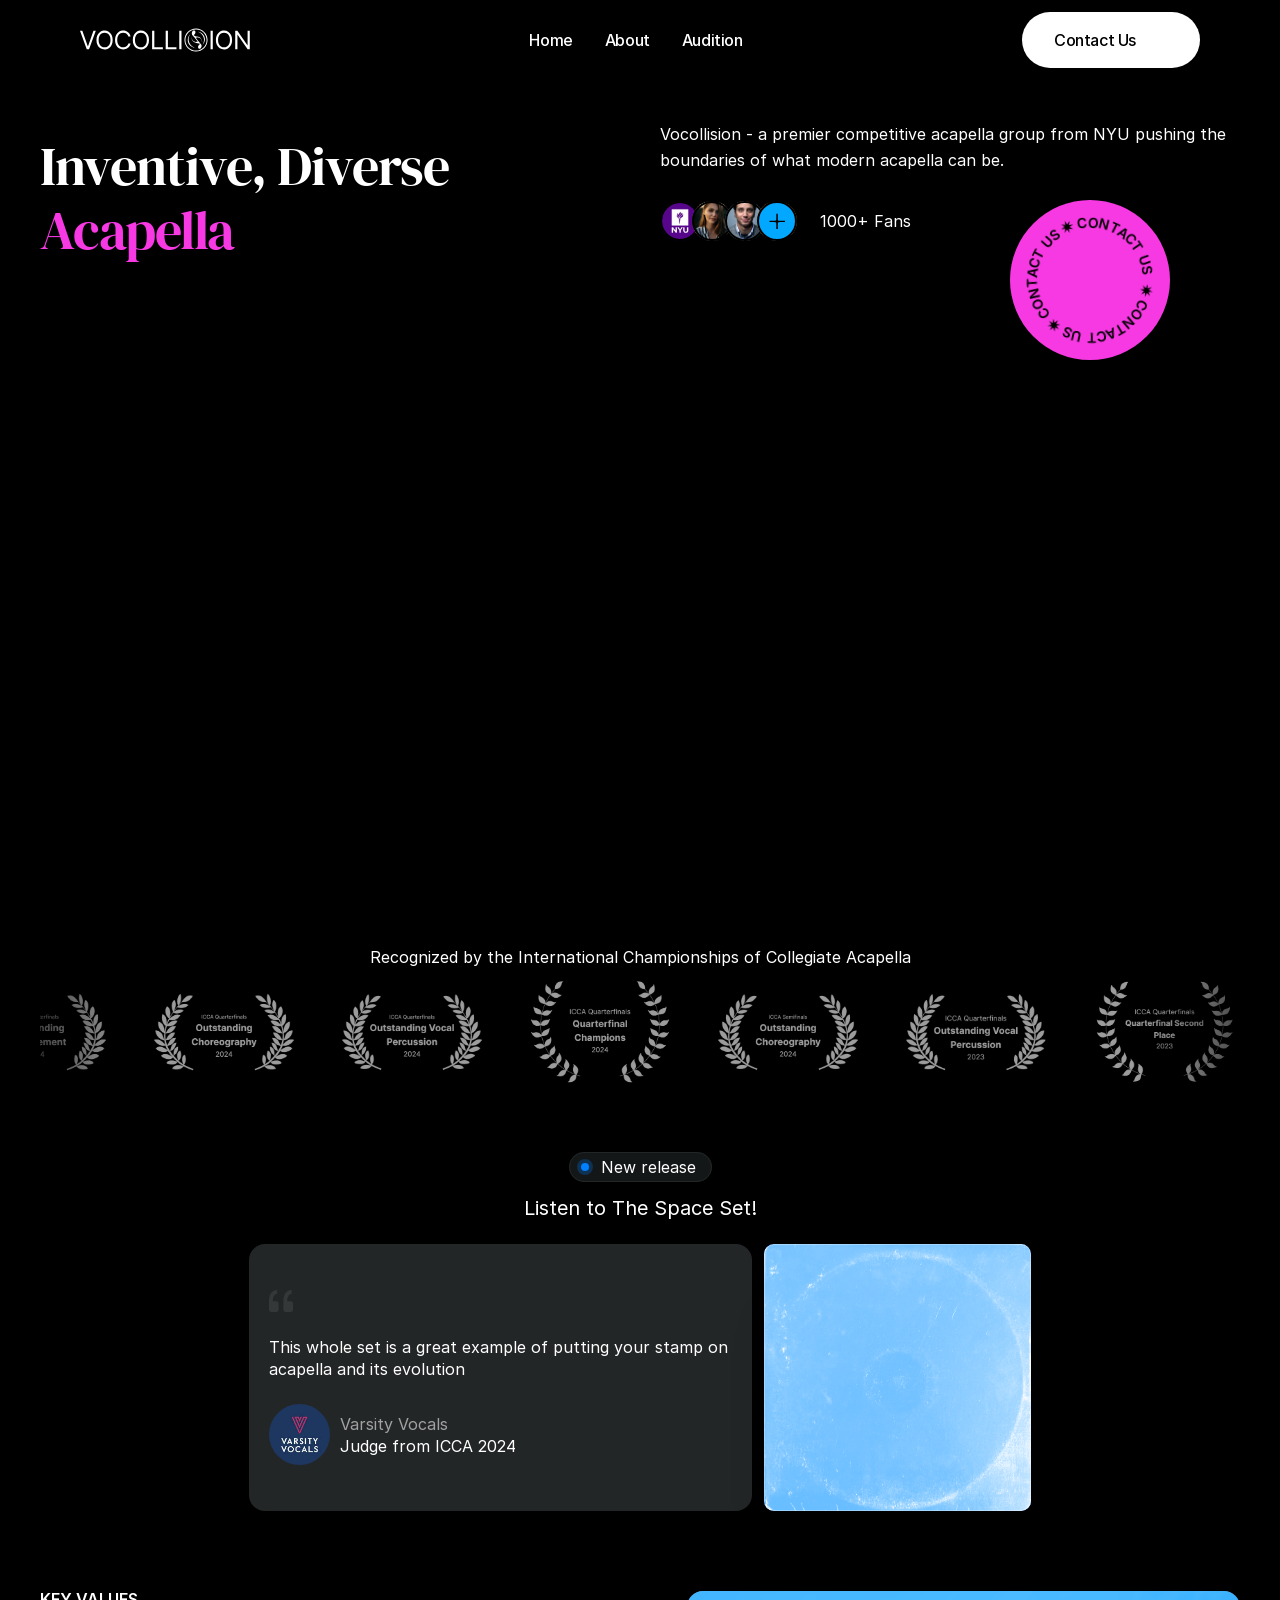
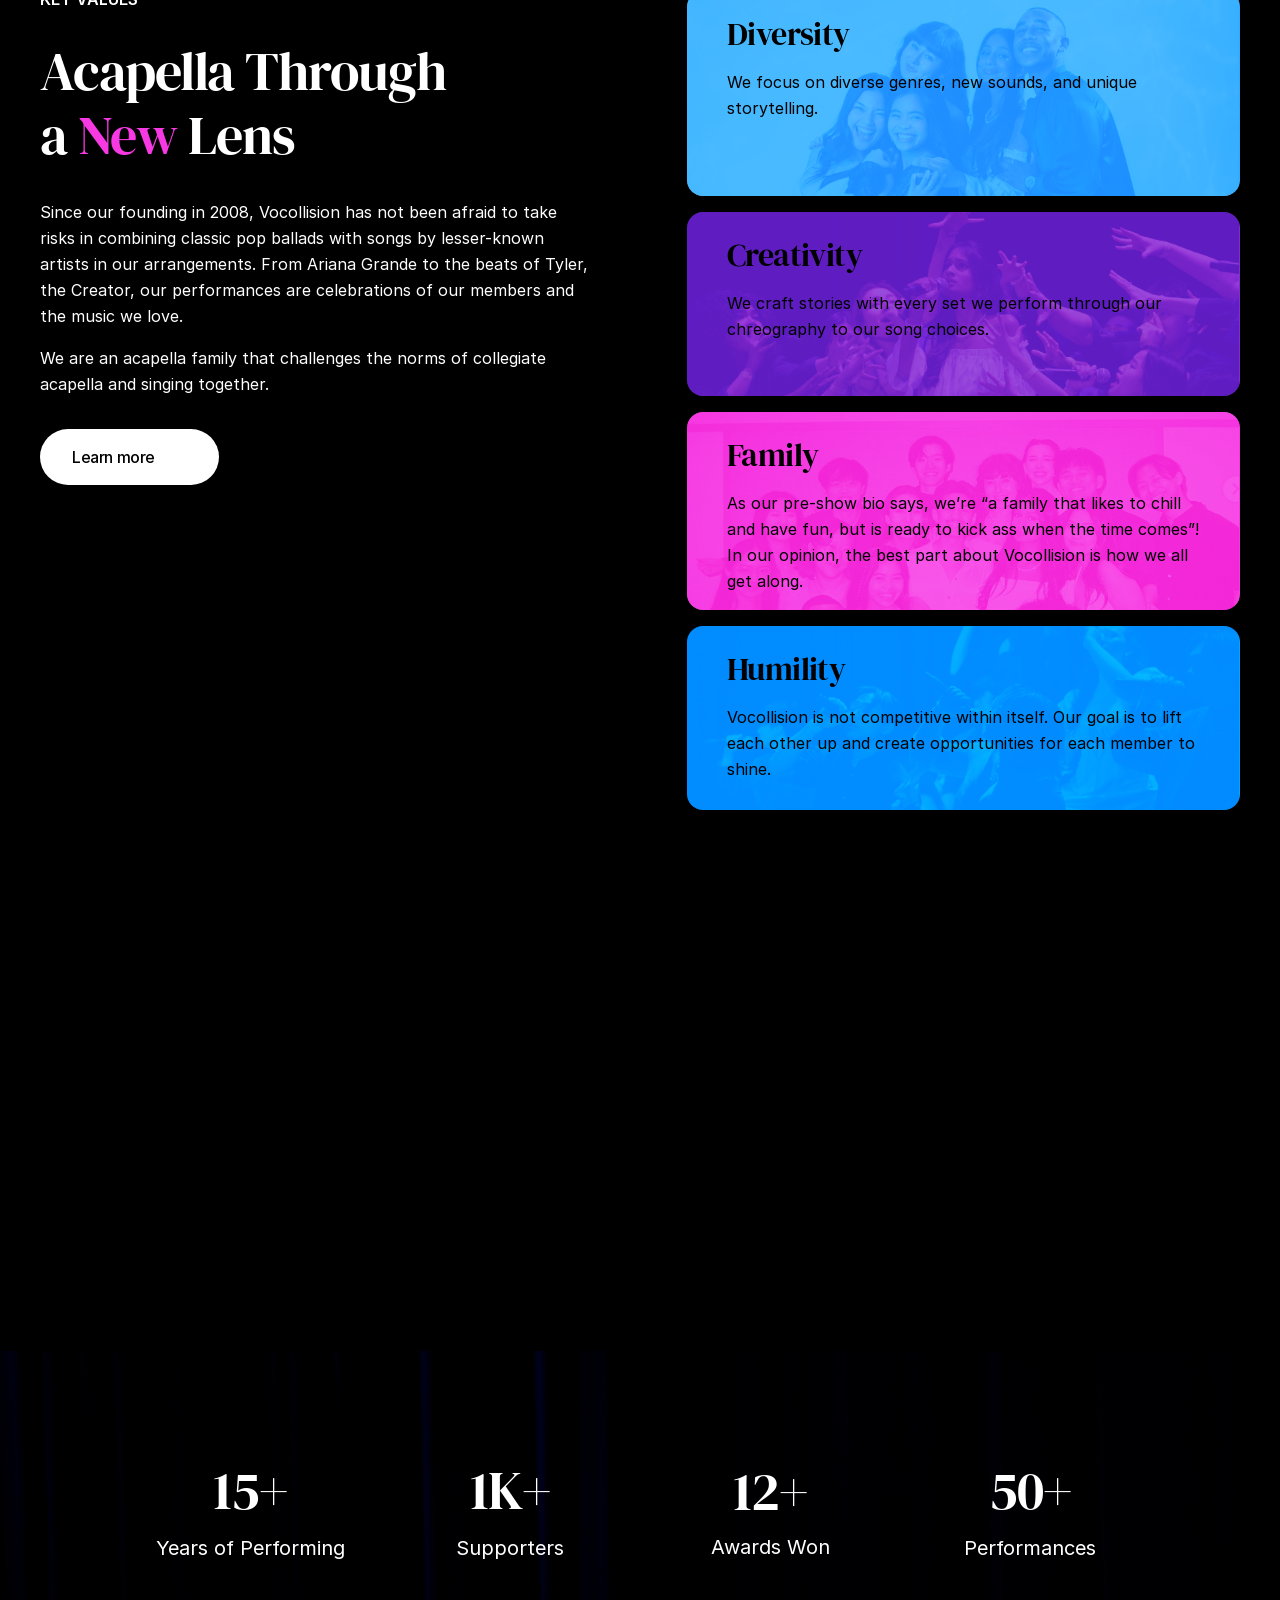
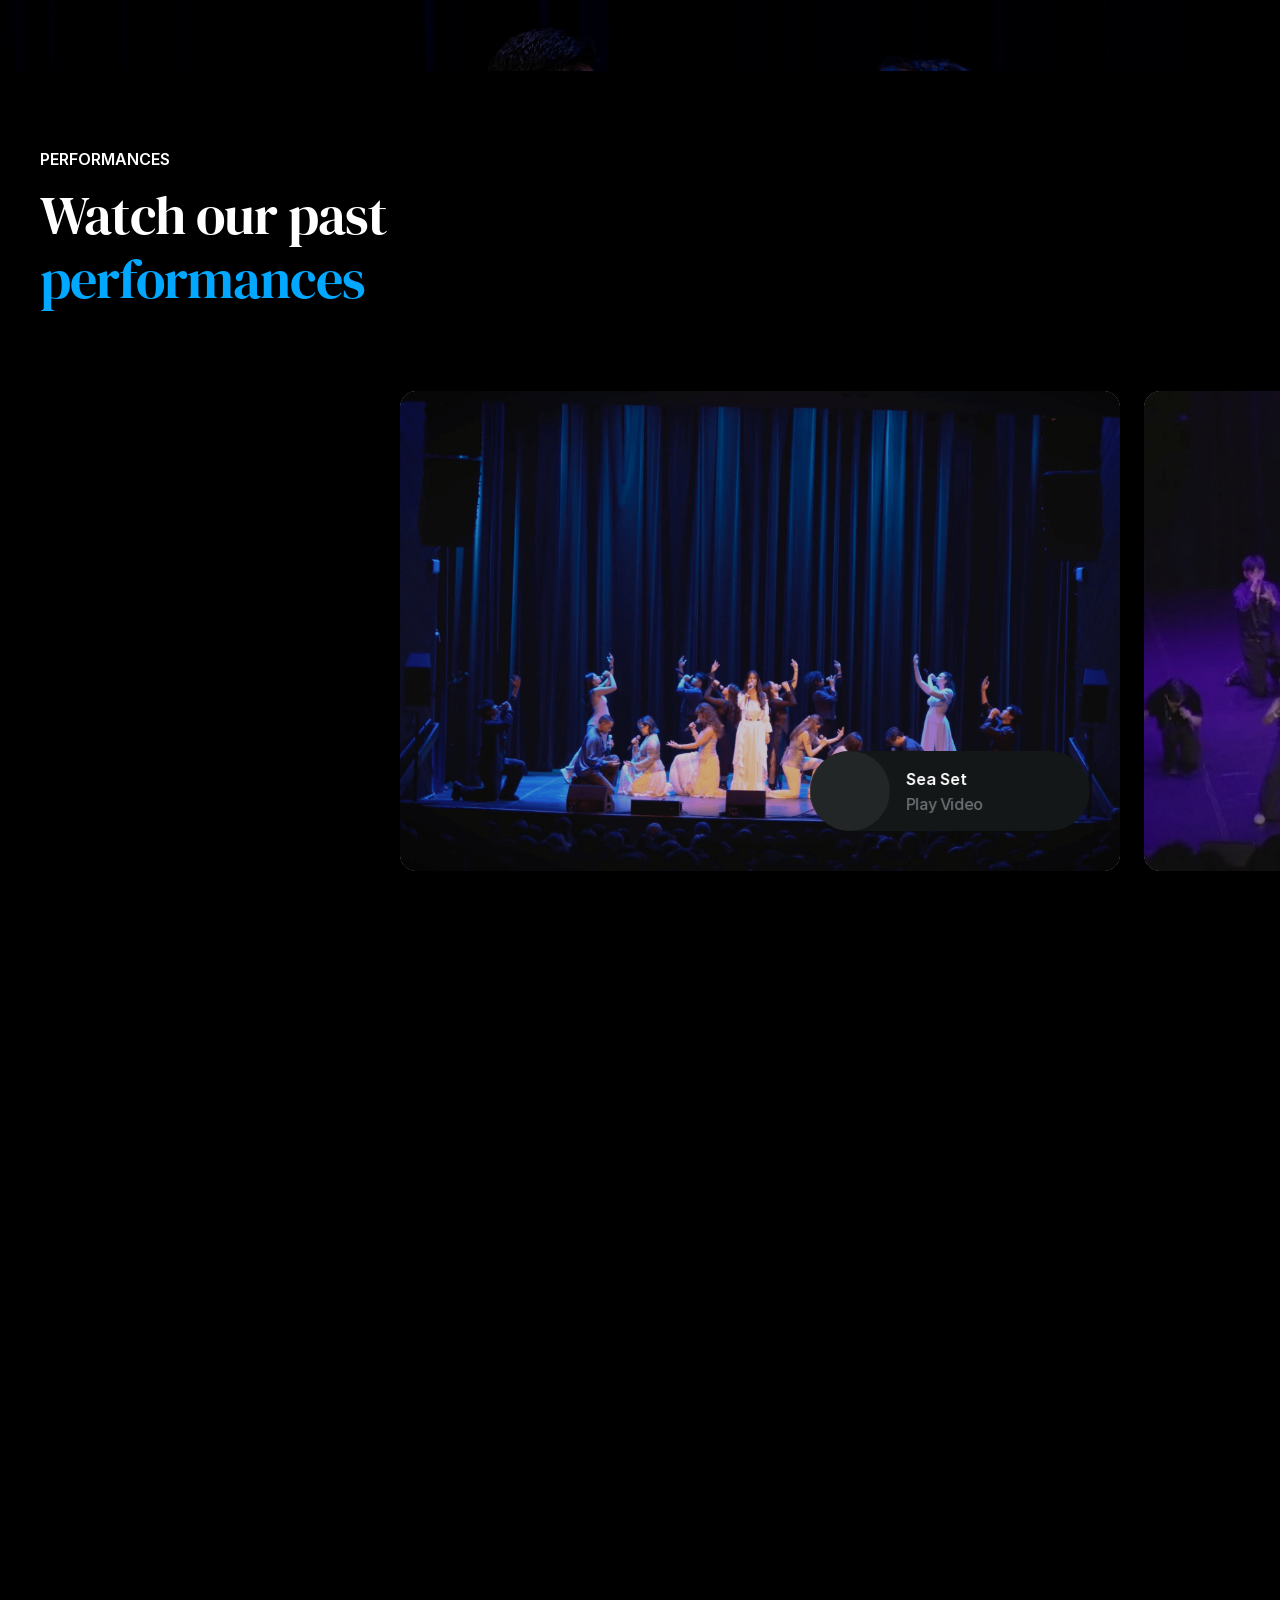
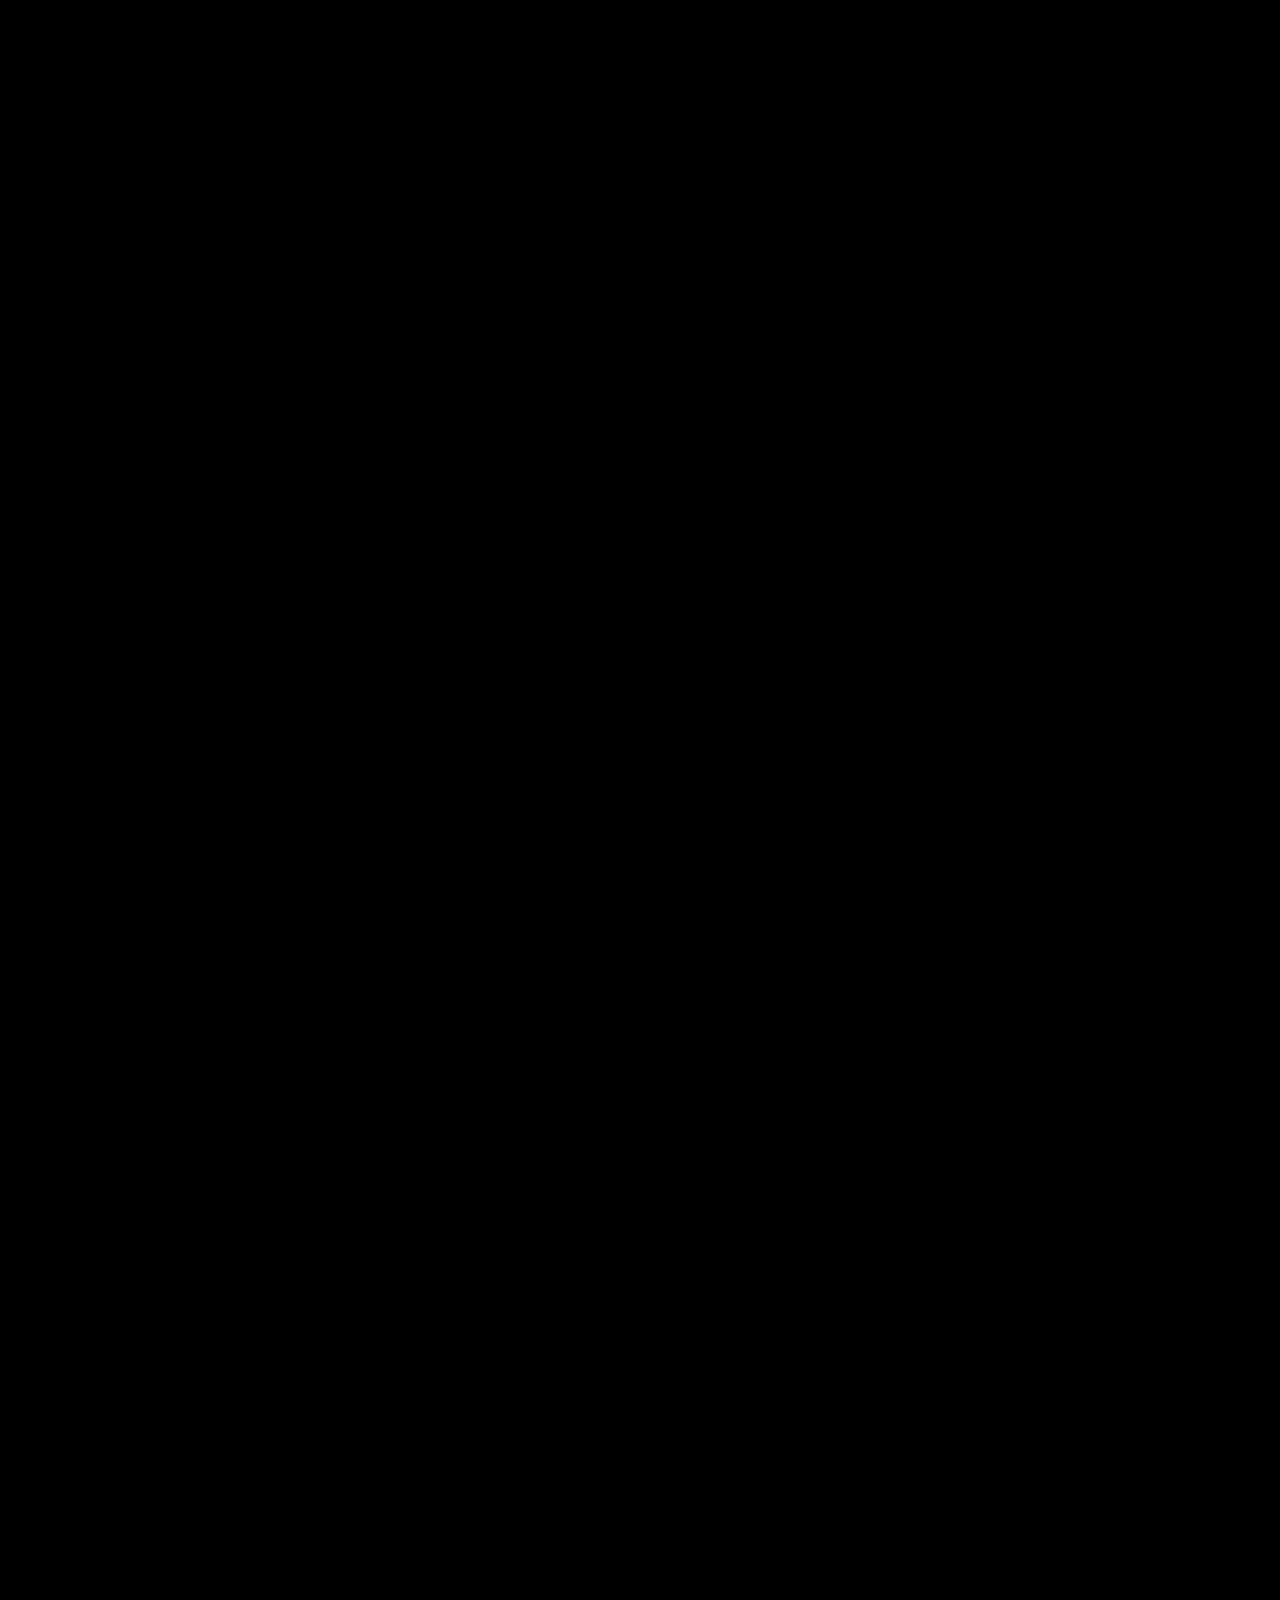
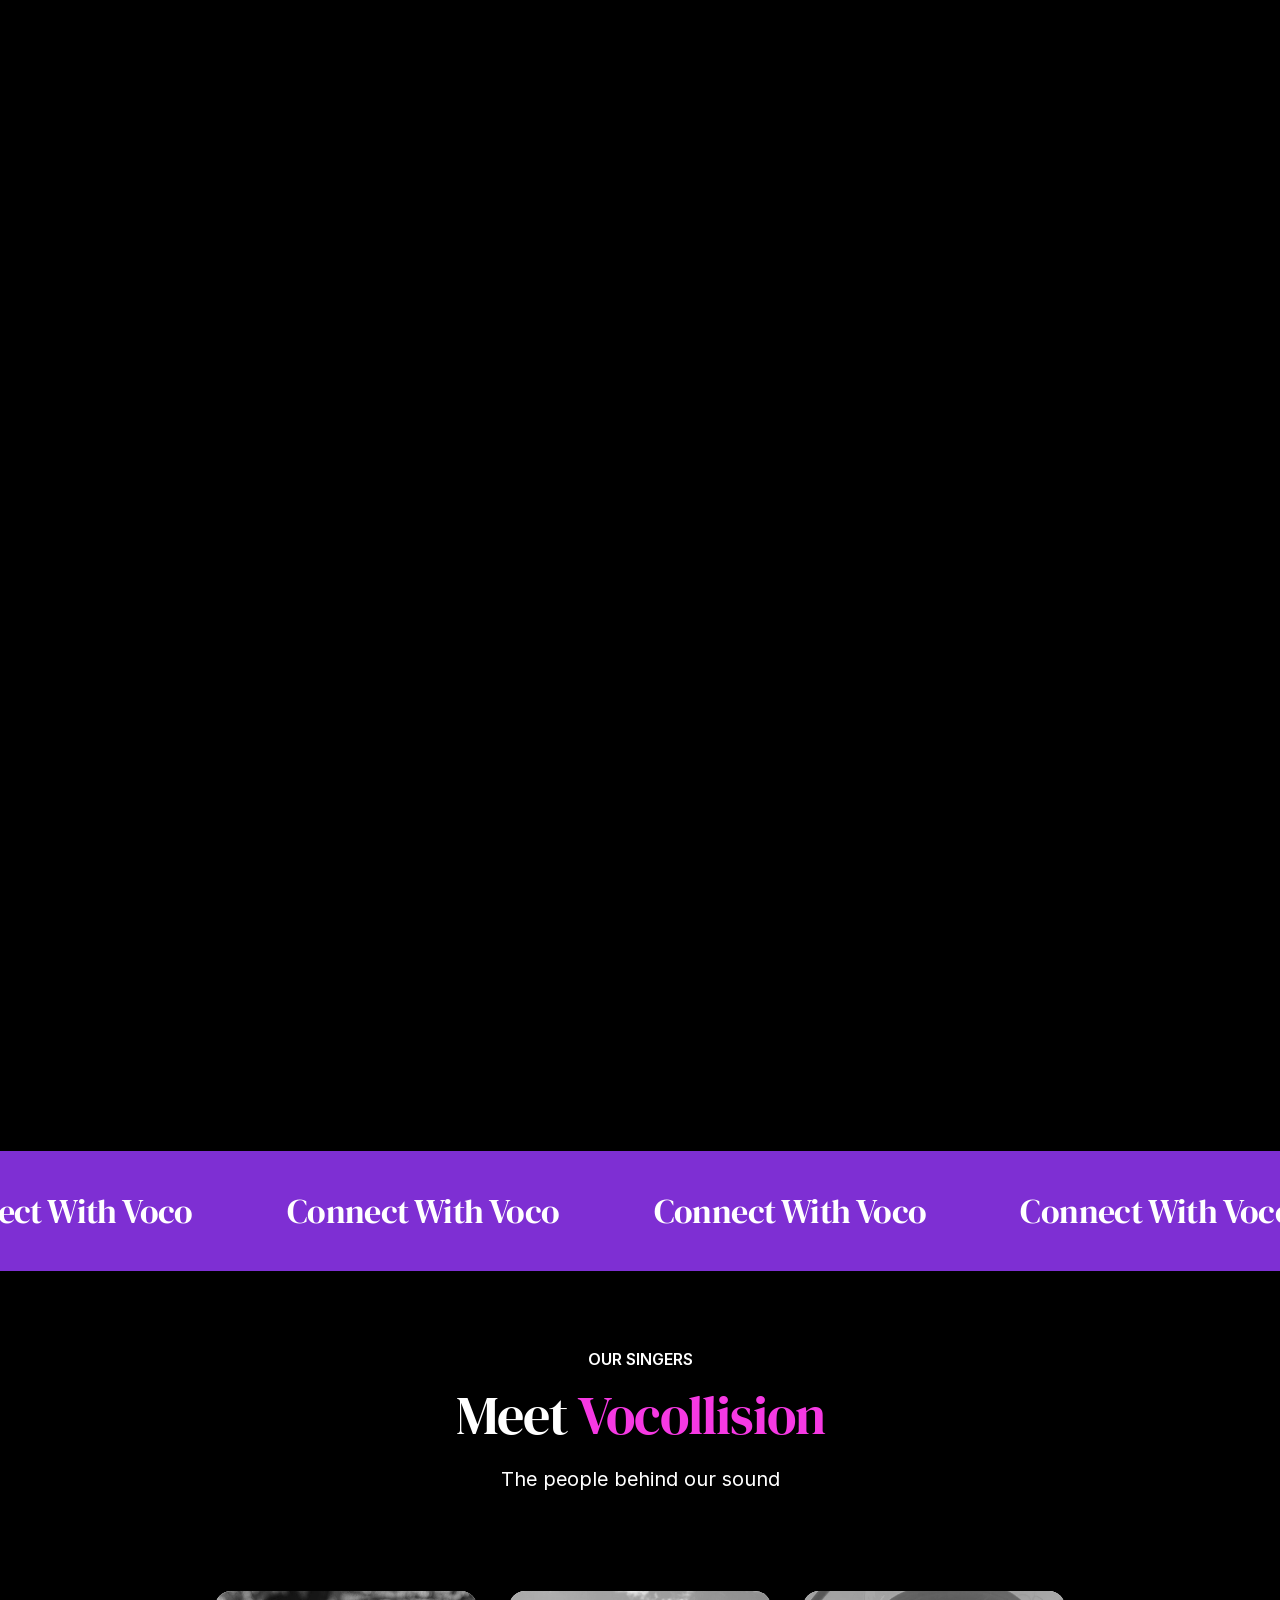
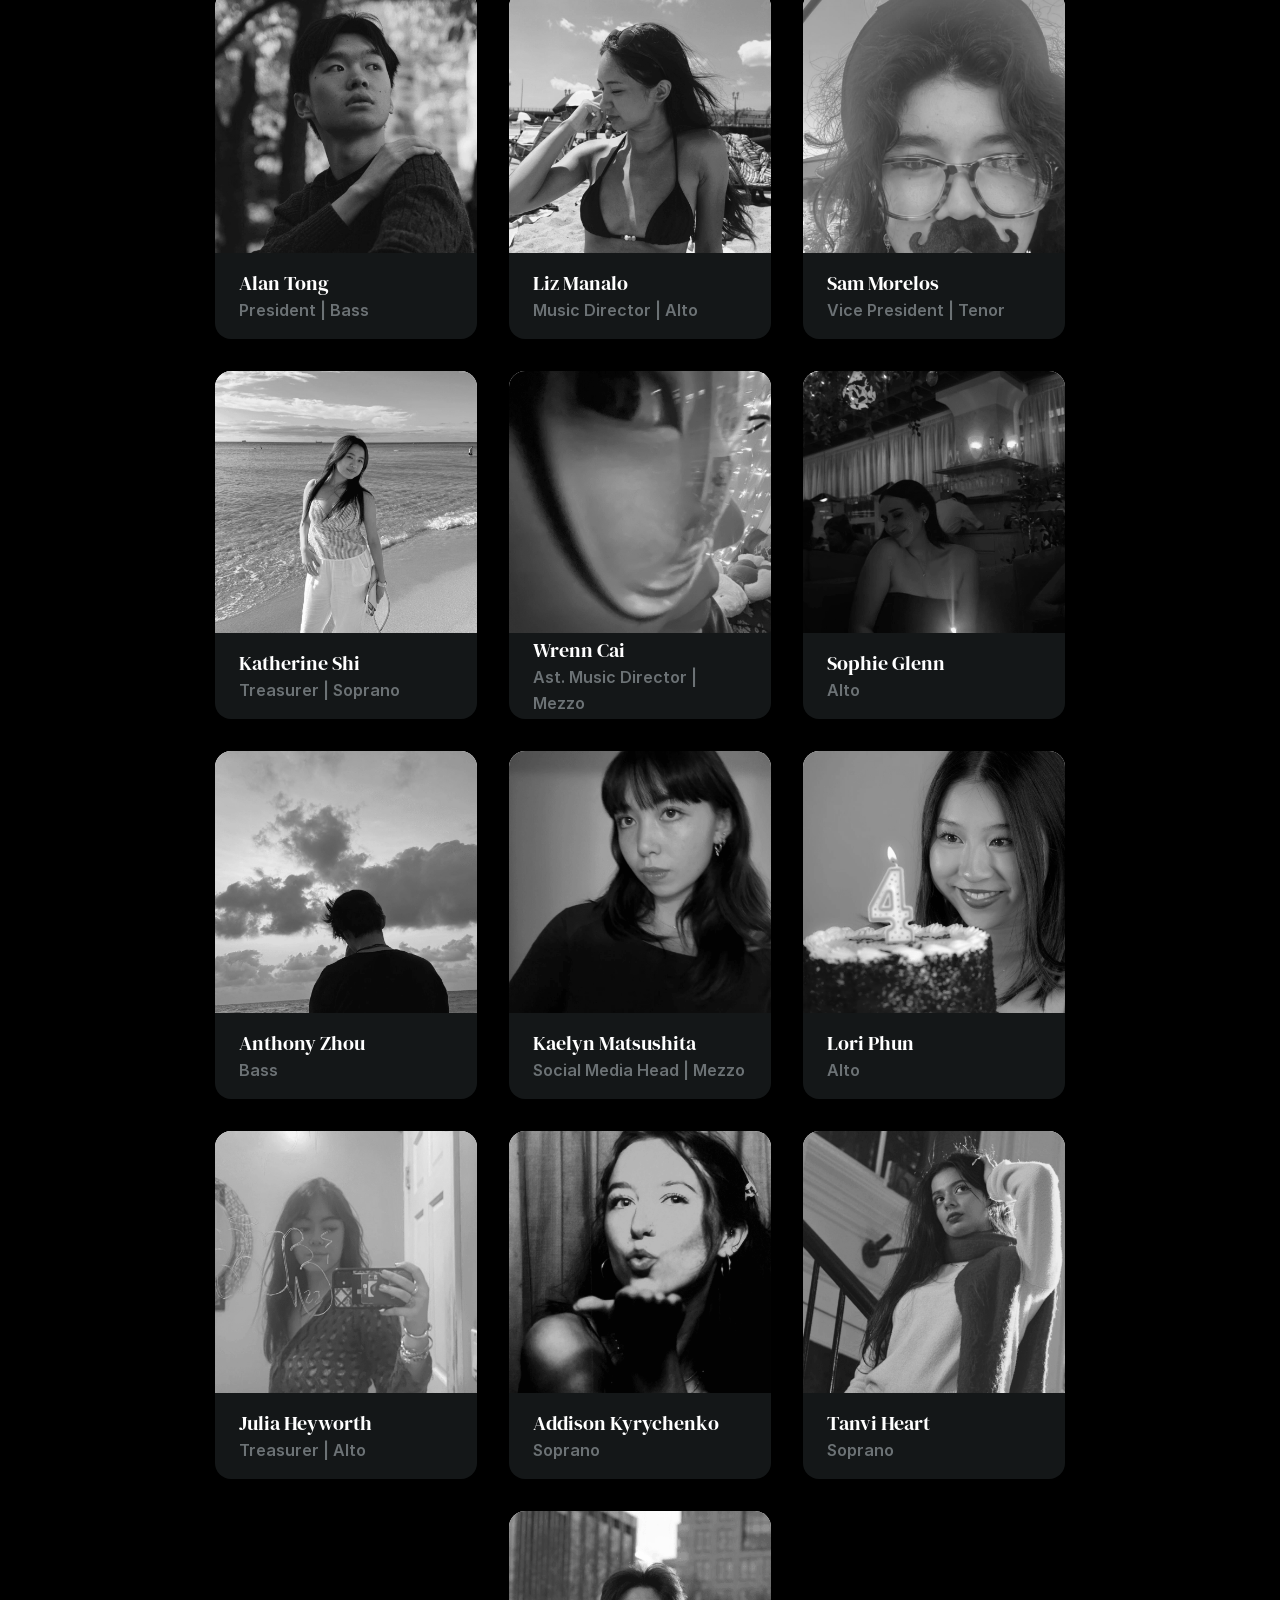
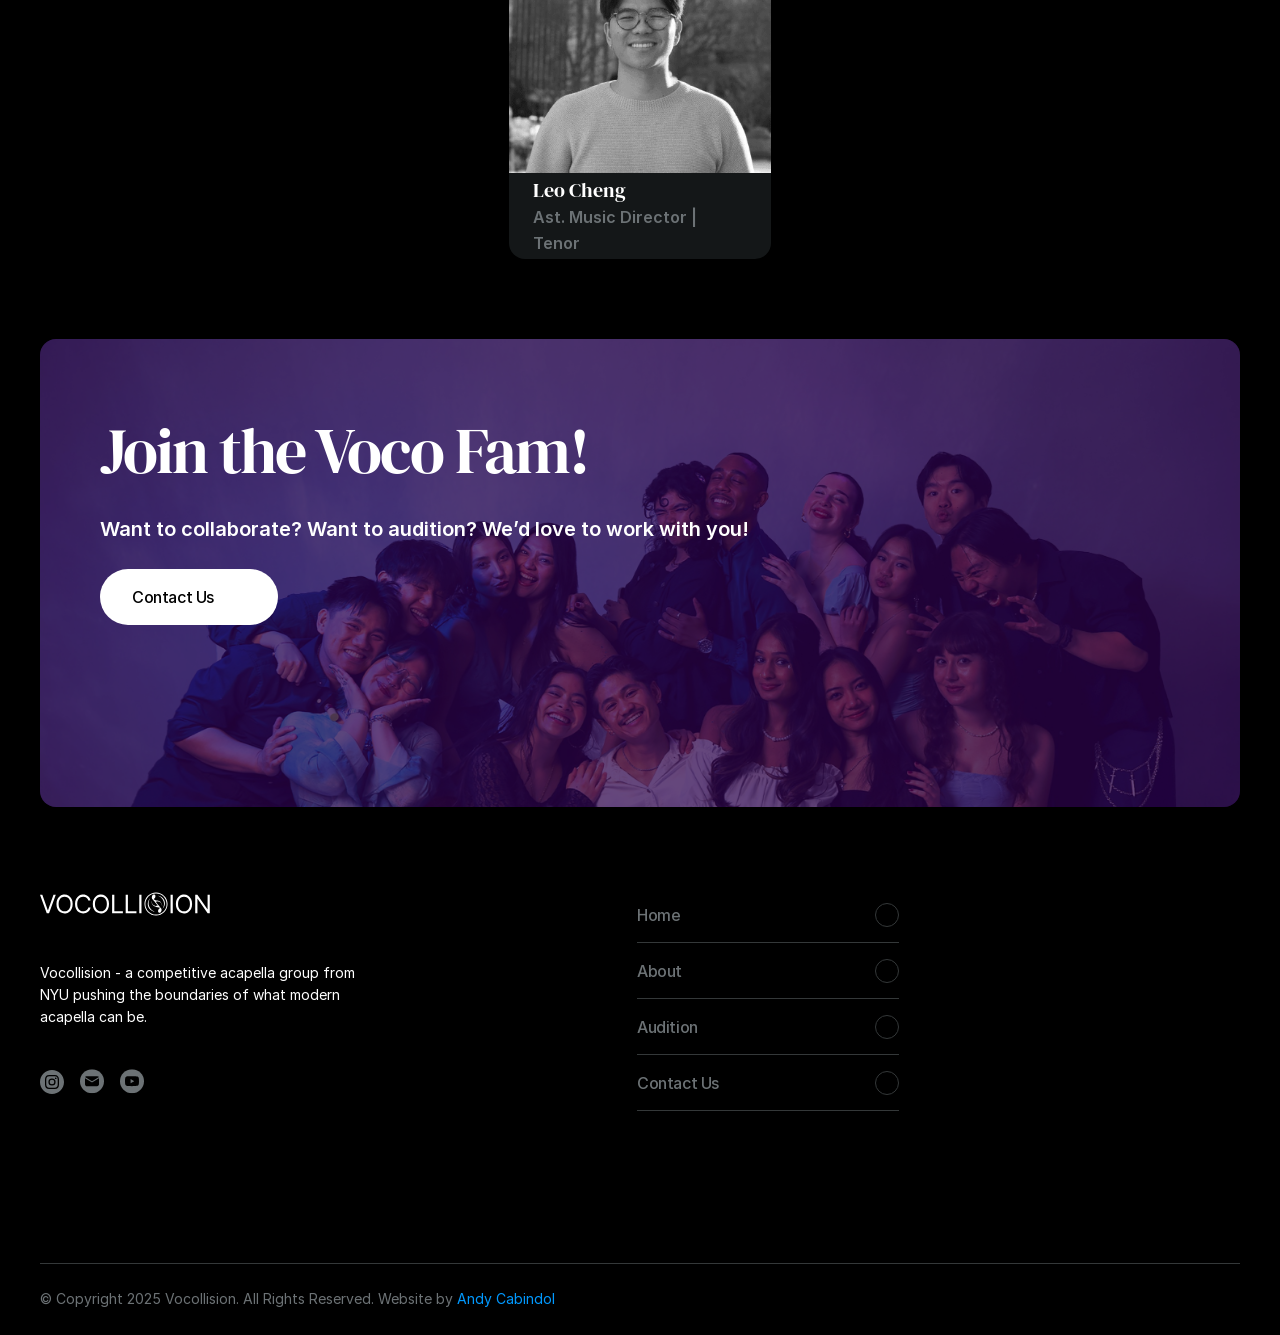
==== commit 6cedf5d3: "Refresh audition styles" ====
--- a/index.html
+++ b/index.html
@@ -485,7 +485,7 @@
     <!-- End of bodyEnd -->
 
 
-<link rel="stylesheet" href="/assets/custom.css?v=auditions-closed-2026-09-04" data-voco-cursor-fix>
+<link rel="stylesheet" href="/assets/custom.css?v=audition-info-2026-09-04" data-voco-cursor-fix>
 <script src="/assets/nav-audition.js" defer></script>
 </body>
 </html>
--- a/assets/custom.css
+++ b/assets/custom.css
@@ -20,26 +20,21 @@
   font-weight: 500;
 }
 
-/* Auditions are closed: remove the home callout and show a simple status card. */
+/* Auditions are closed: remove the home callout and virtual-audition card. */
 .framer-zceti a[data-framer-name="Availability"][href="/audition/"] {
   display: none !important;
 }
 .framer-17809nu[data-framer-name="Audition Card 1"] {
-  align-items: center !important;
-  justify-content: center !important;
-  min-height: 180px;
-}
-.framer-17809nu[data-framer-name="Audition Card 1"] > * {
   display: none !important;
 }
-.framer-17809nu[data-framer-name="Audition Card 1"]::before {
-  color: #fff;
-  content: "Coming soon";
-  font-family: Inter, system-ui, sans-serif;
-  font-size: 24px;
-  font-weight: 600;
-  line-height: 1.3;
-  text-align: center;
+.framer-17809nu[data-framer-name="Audition Card 2"] .framer-1pbflrj h4,
+.framer-17809nu[data-framer-name="Audition Card 2"] .framer-1mjktxb h6 {
+  font-size: 0 !important;
+}
+.framer-17809nu[data-framer-name="Audition Card 2"] .framer-1pbflrj h4::after,
+.framer-17809nu[data-framer-name="Audition Card 2"] .framer-1mjktxb h6::after {
+  content: "Audition info";
+  font-size: 1.5rem;
 }
 
 /* Two audition cards side by side */
--- a/assets/custom.css
+++ b/assets/custom.css
@@ -20,26 +20,21 @@
   font-weight: 500;
 }
 
-/* Auditions are closed: remove the home callout and show a simple status card. */
+/* Auditions are closed: remove the home callout and virtual-audition card. */
 .framer-zceti a[data-framer-name="Availability"][href="/audition/"] {
   display: none !important;
 }
 .framer-17809nu[data-framer-name="Audition Card 1"] {
-  align-items: center !important;
-  justify-content: center !important;
-  min-height: 180px;
-}
-.framer-17809nu[data-framer-name="Audition Card 1"] > * {
   display: none !important;
 }
-.framer-17809nu[data-framer-name="Audition Card 1"]::before {
-  color: #fff;
-  content: "Coming soon";
-  font-family: Inter, system-ui, sans-serif;
-  font-size: 24px;
-  font-weight: 600;
-  line-height: 1.3;
-  text-align: center;
+.framer-17809nu[data-framer-name="Audition Card 2"] .framer-1pbflrj h4,
+.framer-17809nu[data-framer-name="Audition Card 2"] .framer-1mjktxb h6 {
+  font-size: 0 !important;
+}
+.framer-17809nu[data-framer-name="Audition Card 2"] .framer-1pbflrj h4::after,
+.framer-17809nu[data-framer-name="Audition Card 2"] .framer-1mjktxb h6::after {
+  content: "Audition info";
+  font-size: 1.5rem;
 }
 
 /* Two audition cards side by side */
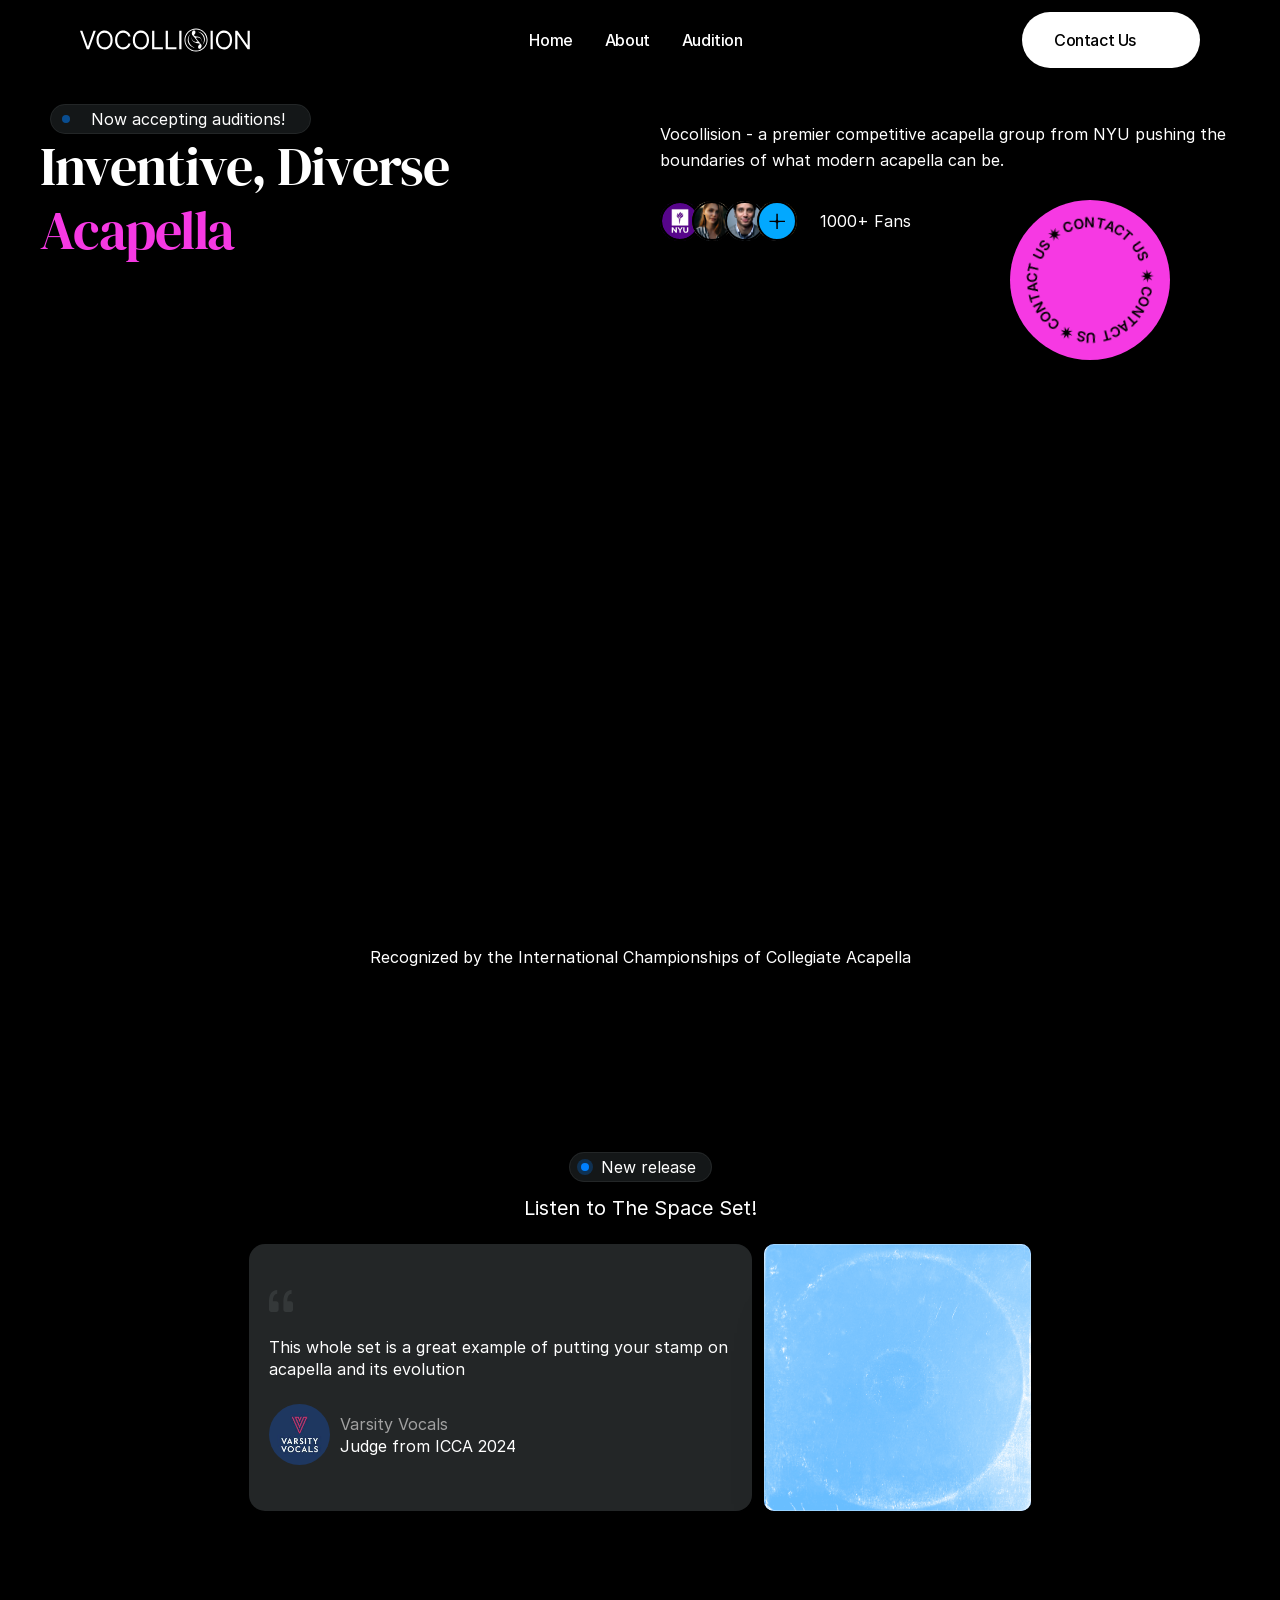
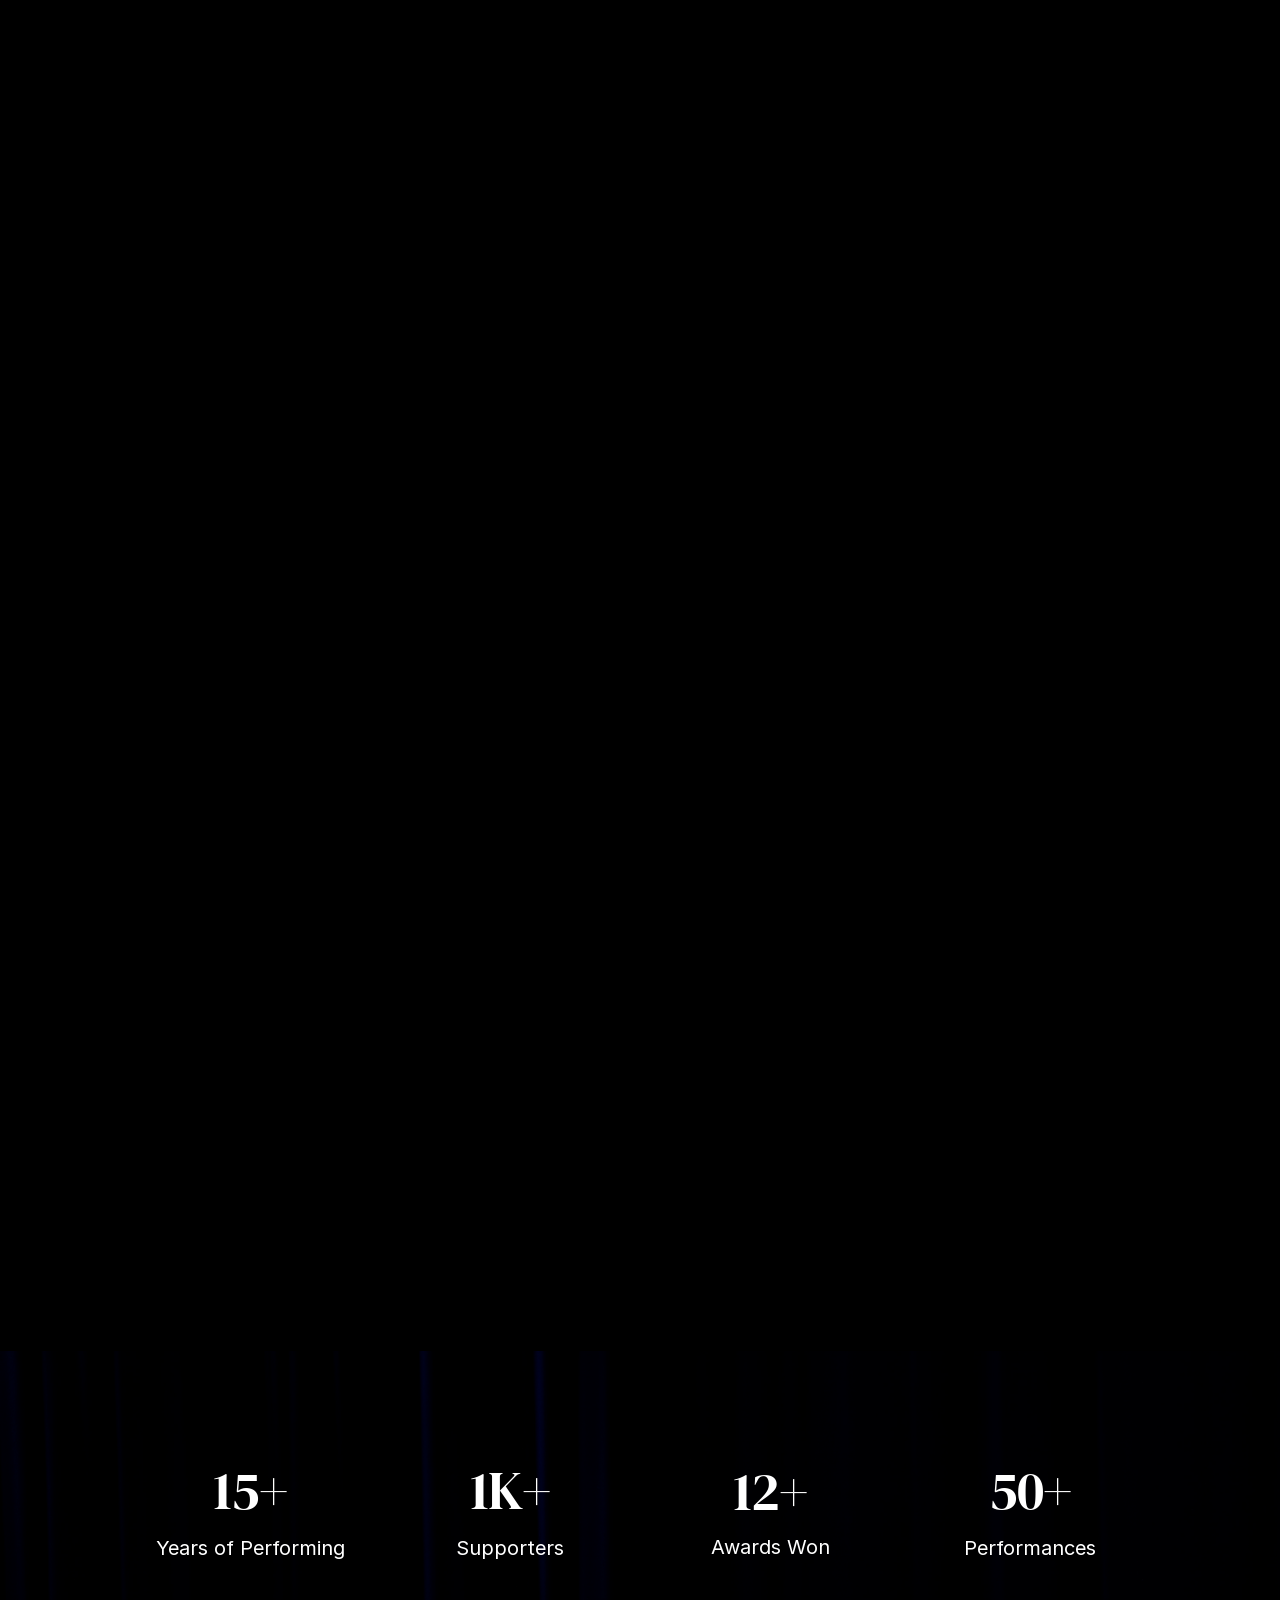
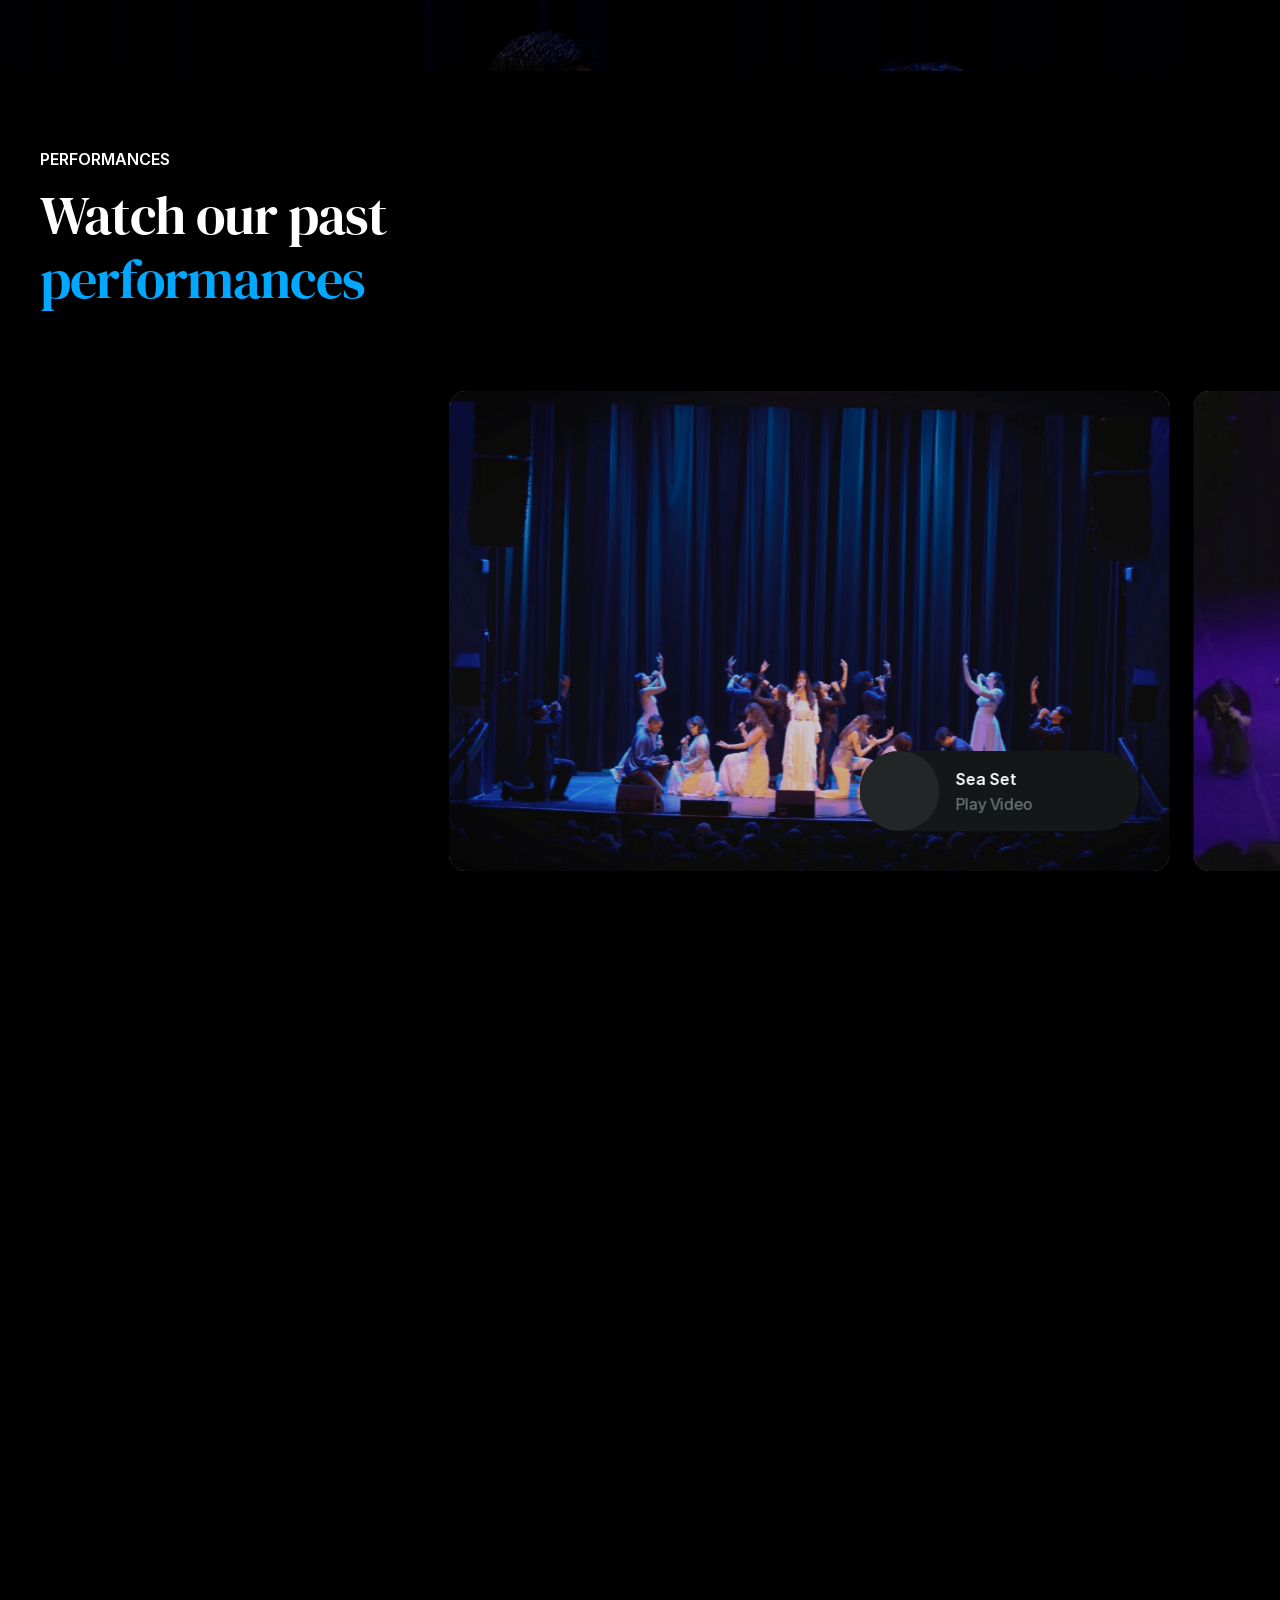
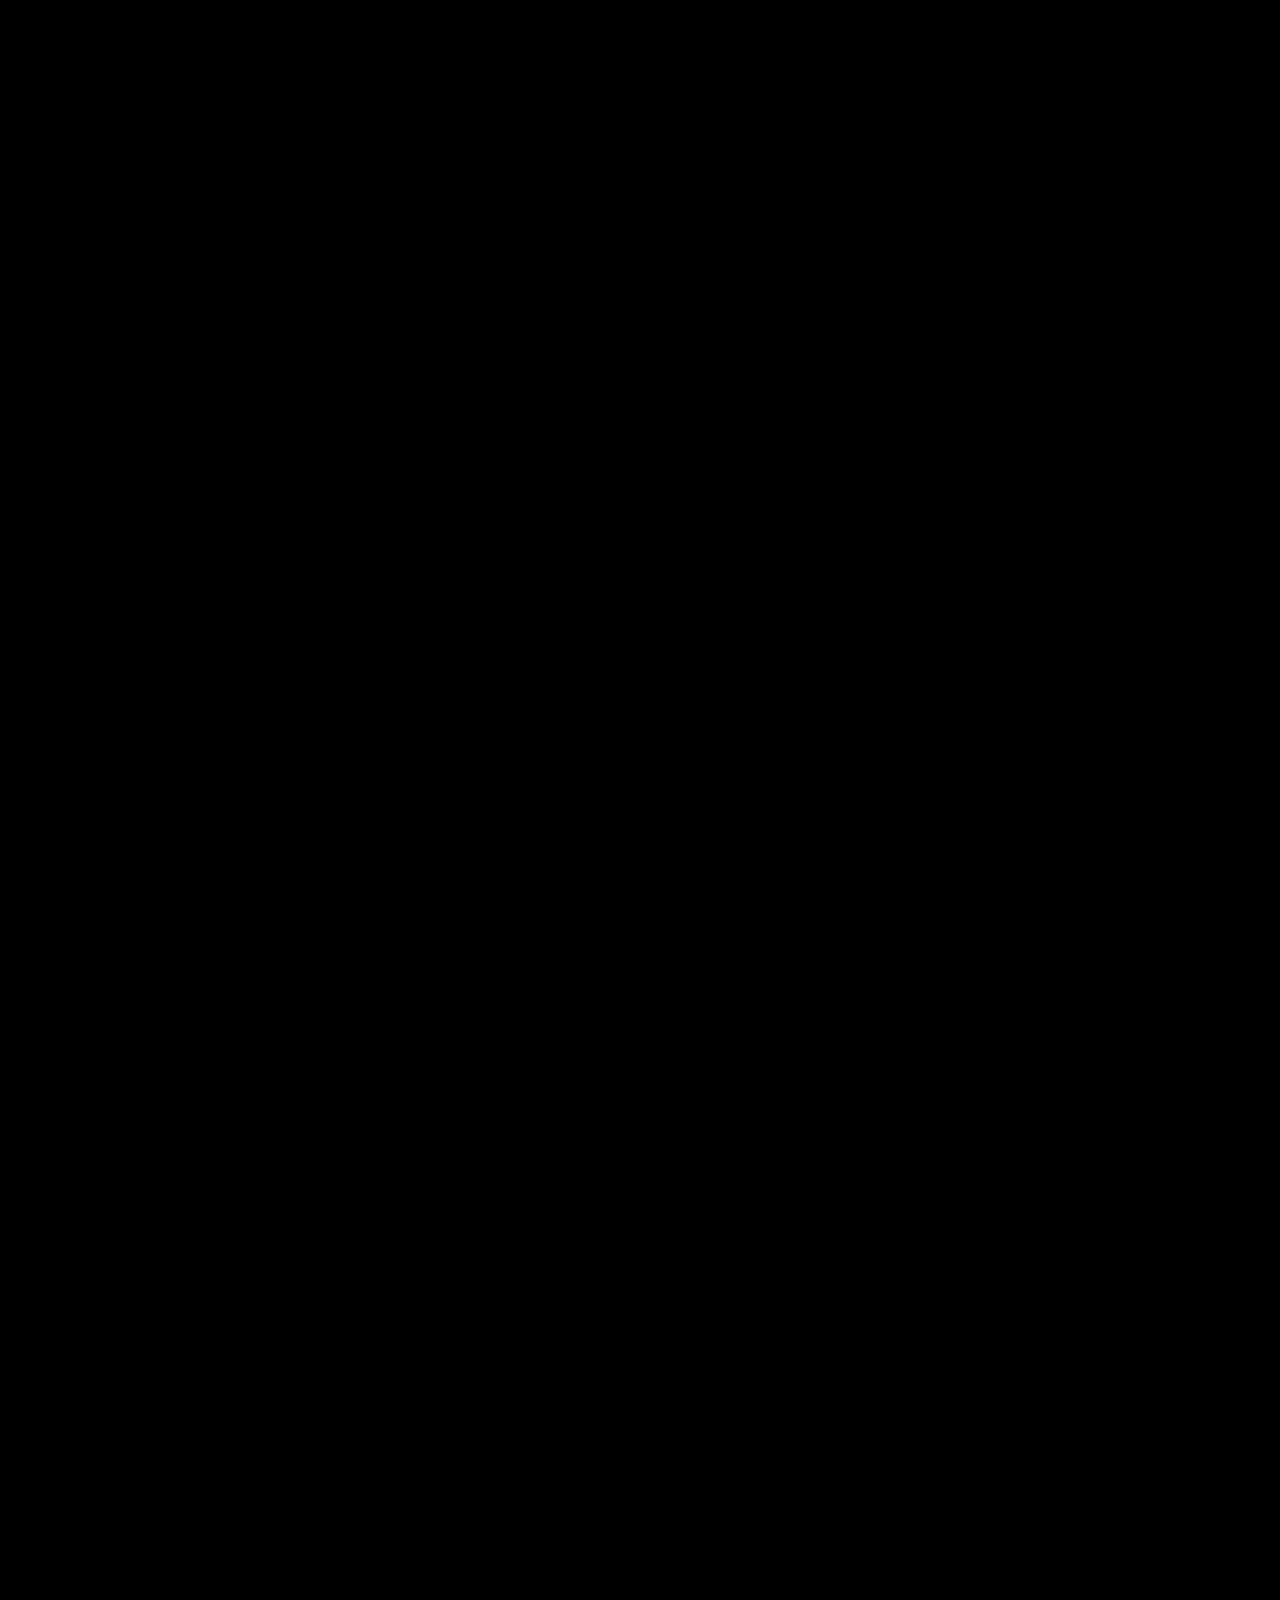
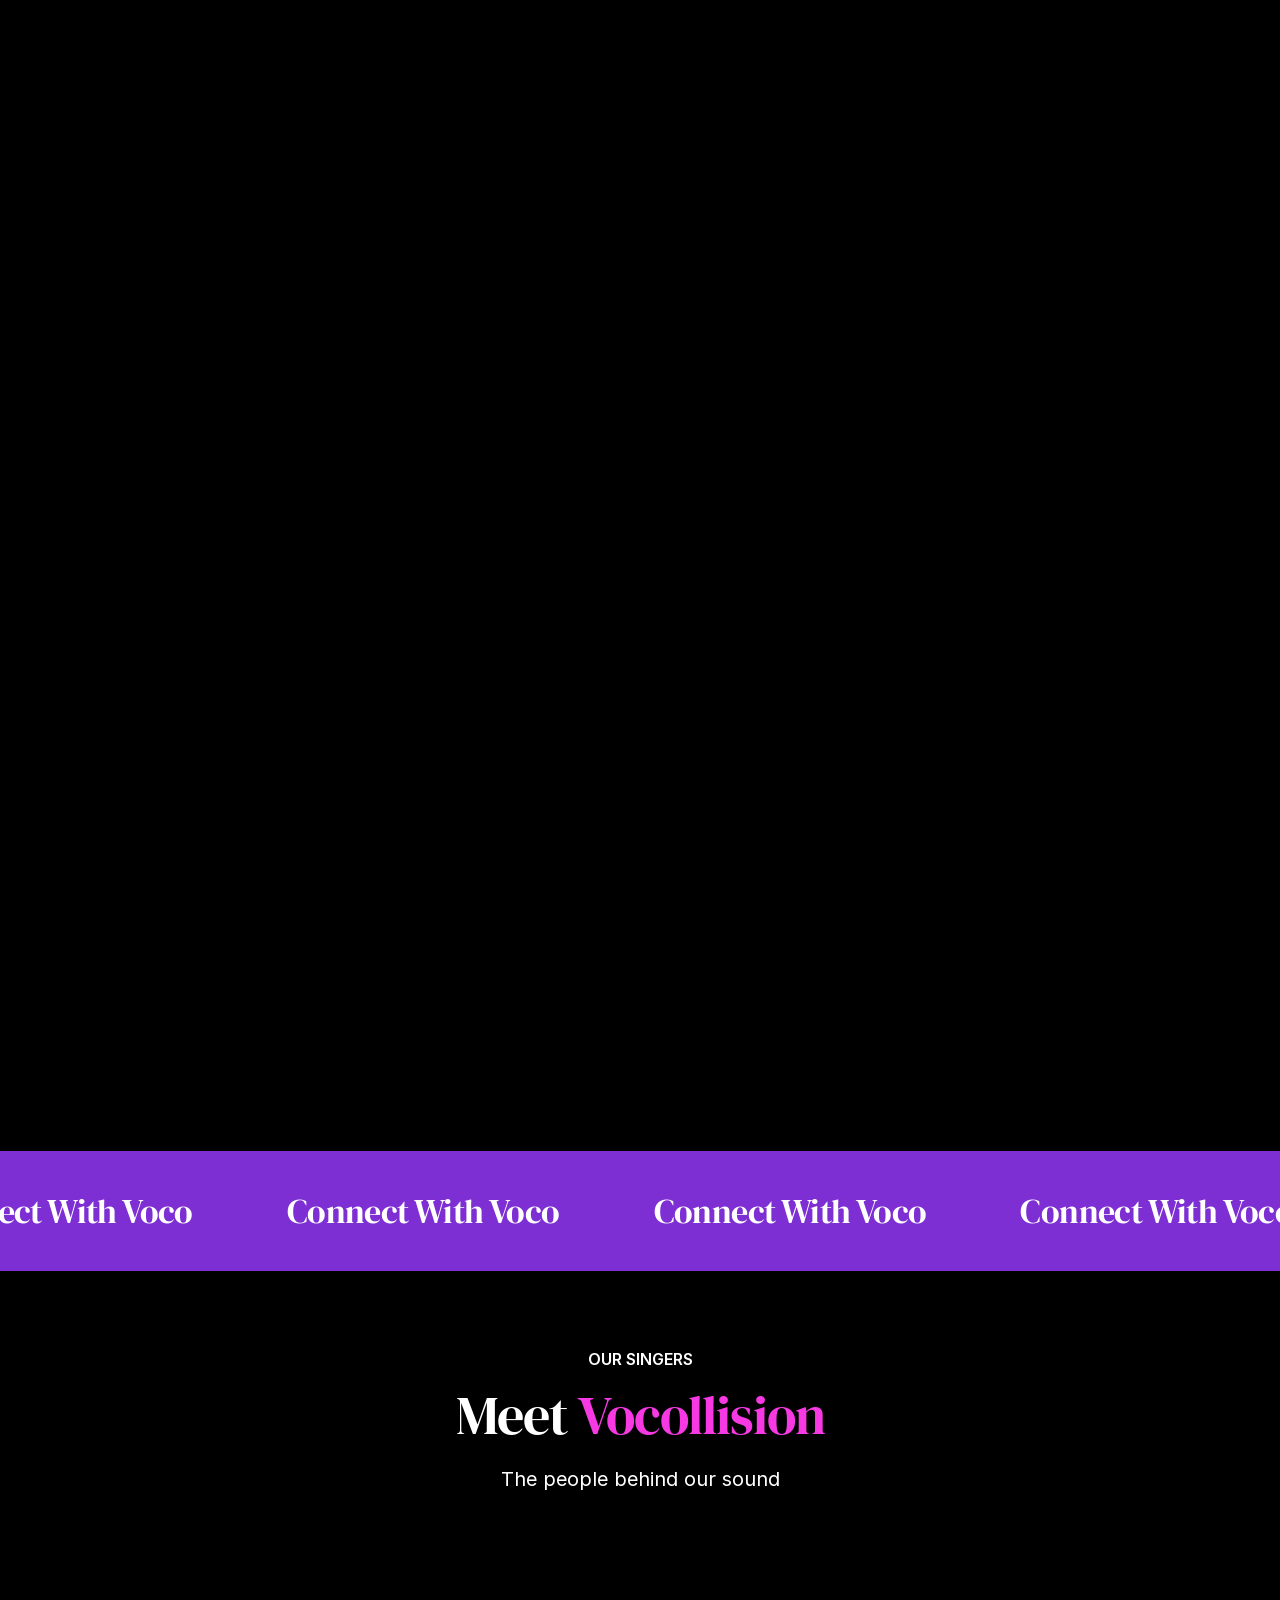
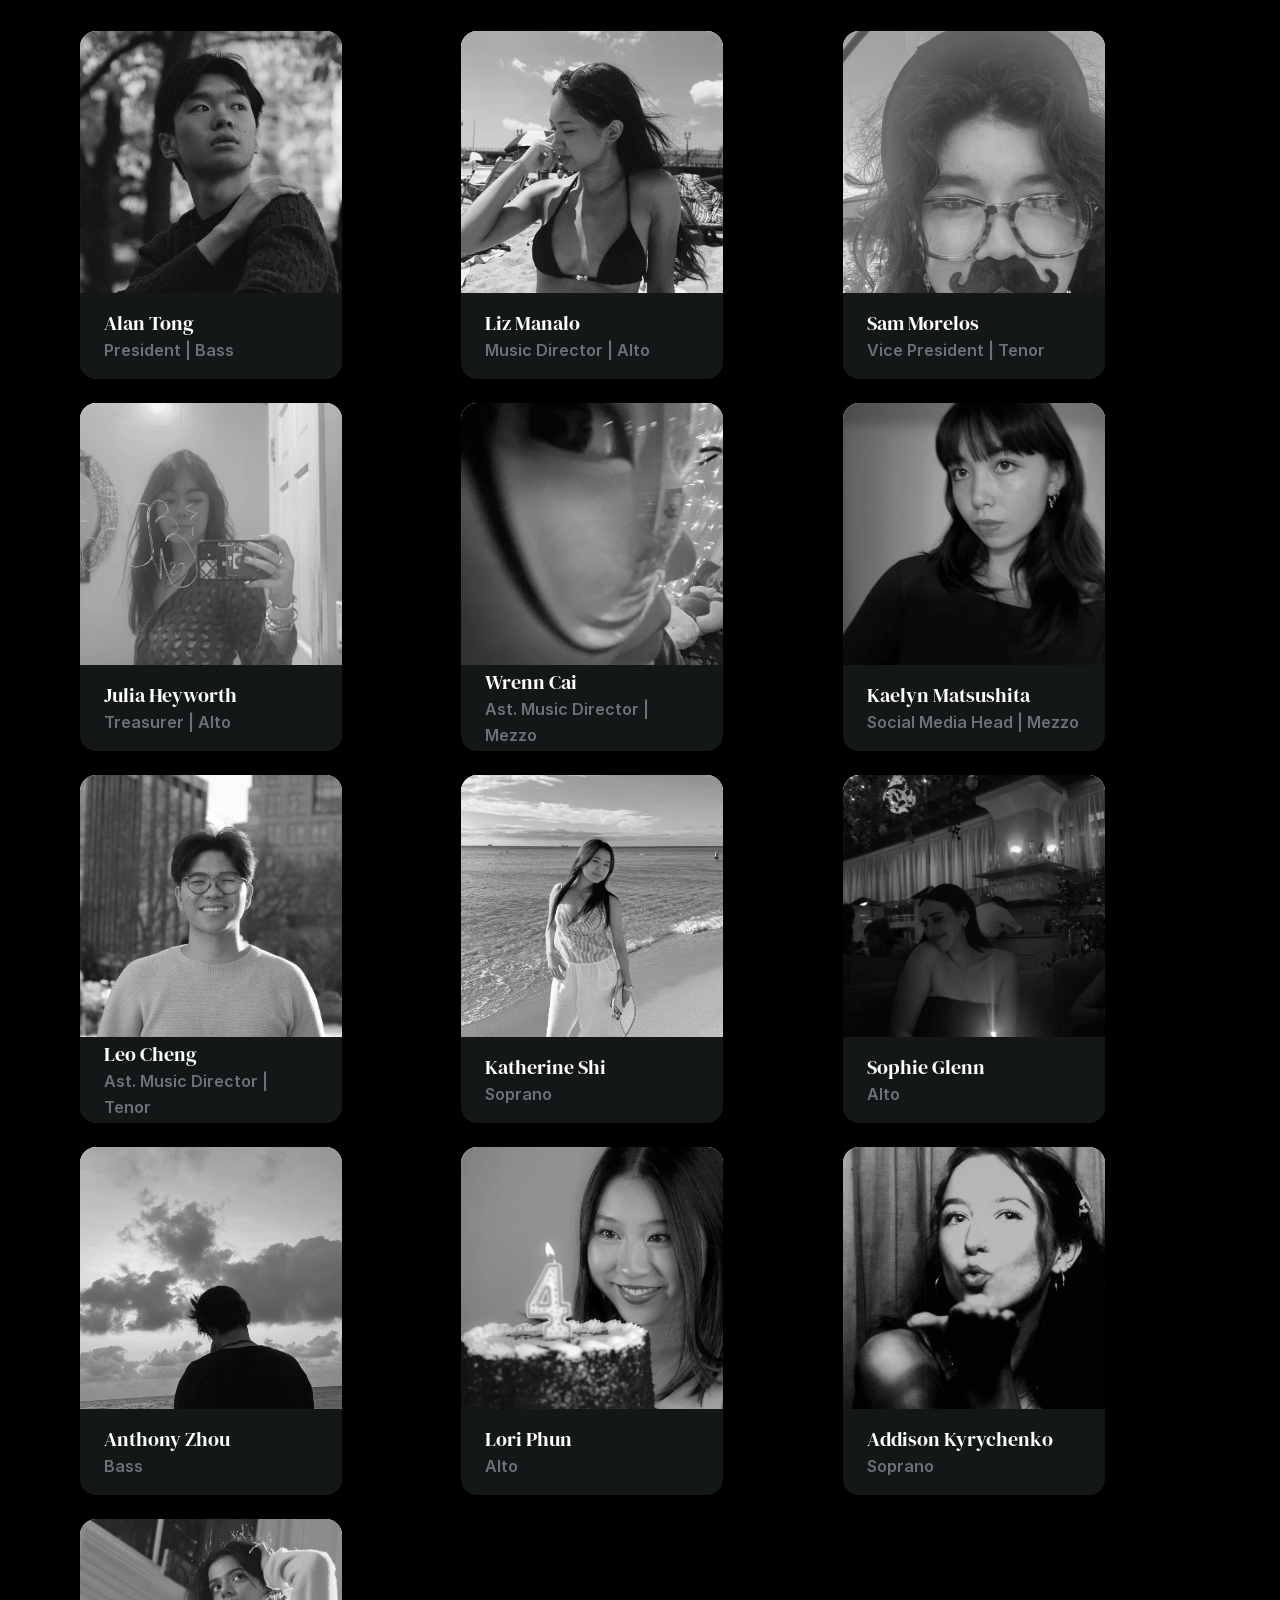
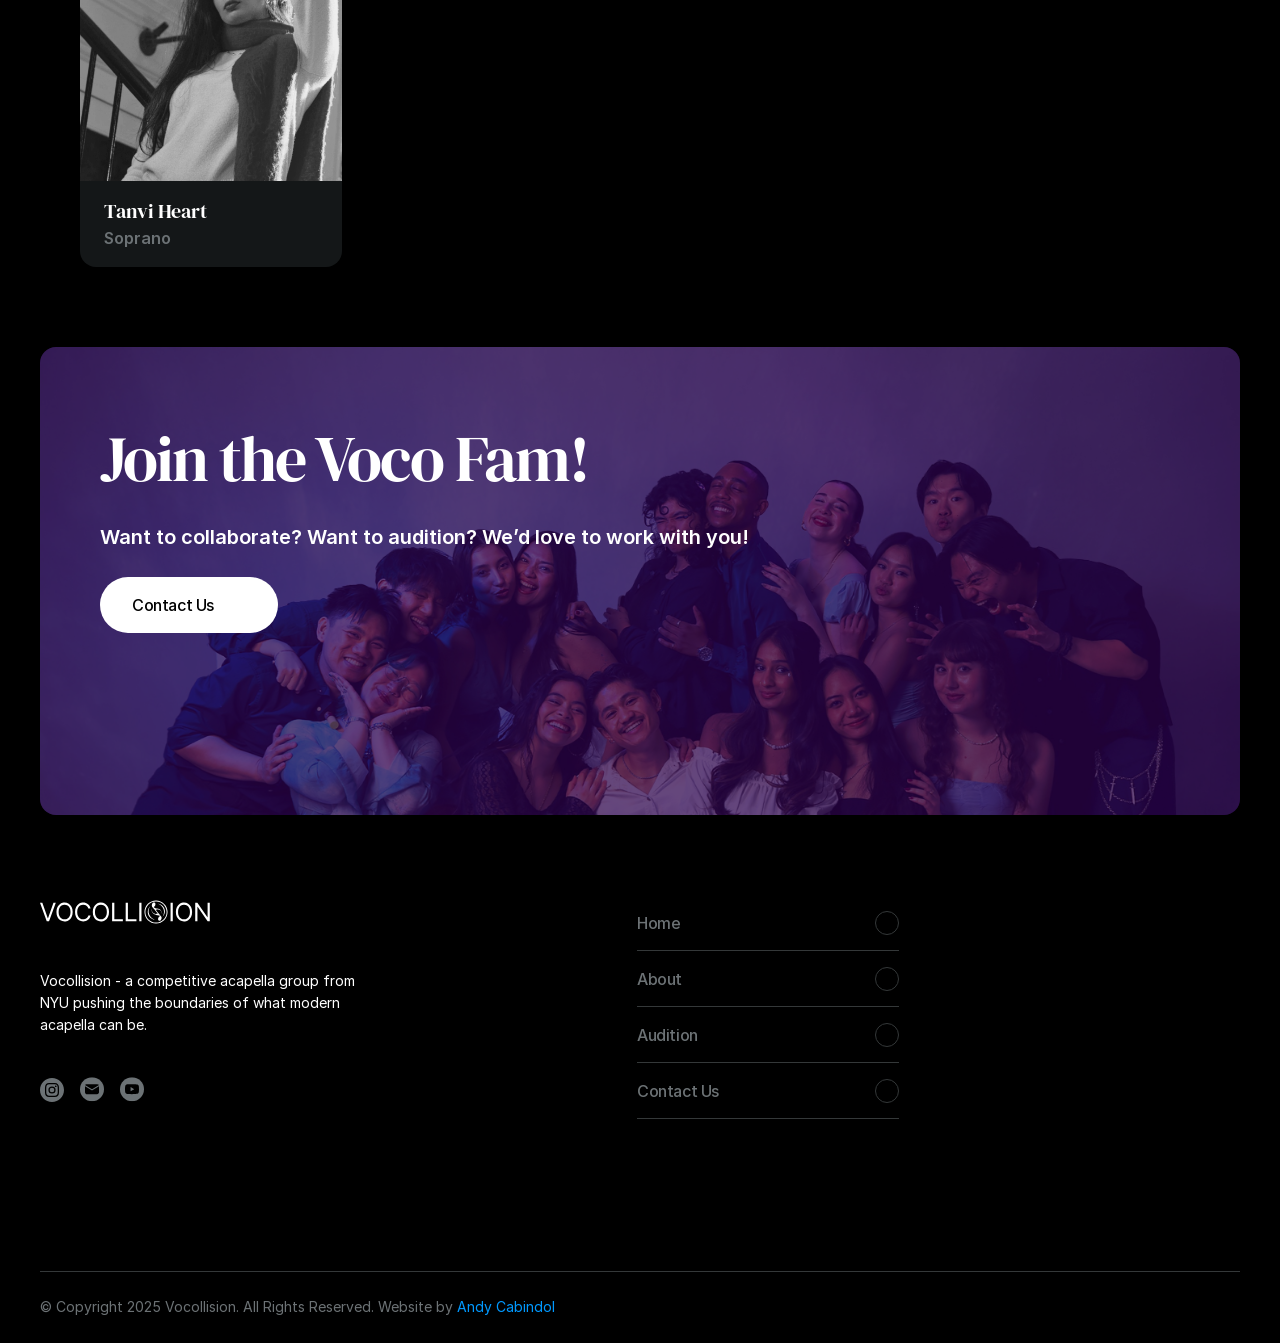
==== commit 719685bc: "Apply roster layout to homepage" ====
--- a/index.html
+++ b/index.html
@@ -485,7 +485,8 @@
     <!-- End of bodyEnd -->
 
 
-<link rel="stylesheet" href="/assets/custom.css?v=audition-info-2026-09-04" data-voco-cursor-fix>
+<link rel="stylesheet" href="/assets/custom.css?v=roster-grid-2026-09-04" data-voco-cursor-fix>
 <script src="/assets/nav-audition.js" defer></script>
+<script src="/assets/about-roster.js?v=responsive-roster-home-2026-09-04" defer></script>
 </body>
 </html>
--- a/assets/custom.css
+++ b/assets/custom.css
@@ -35,6 +35,42 @@
 .framer-17809nu[data-framer-name="Audition Card 2"] .framer-1mjktxb h6::after {
   content: "Audition info";
   font-size: 1.5rem;
+}
+
+/* Responsive team roster: executive board first, then regular members. */
+.voco-roster-source {
+  display: none !important;
+}
+.voco-roster-grid {
+  display: grid;
+  gap: 24px;
+  grid-template-columns: repeat(3, minmax(0, 1fr));
+  margin: 40px auto 0;
+  max-width: 1200px;
+  padding: 0 40px;
+  width: 100%;
+}
+.voco-roster-card {
+  border-radius: 16px;
+  color: inherit;
+  display: block;
+  min-width: 0;
+  overflow: hidden;
+  text-decoration: none;
+}
+.voco-roster-card > * {
+  width: 100% !important;
+}
+@media (max-width: 1023.98px) {
+  .voco-roster-grid {
+    grid-template-columns: repeat(2, minmax(0, 1fr));
+    padding: 0 24px;
+  }
+}
+@media (max-width: 639.98px) {
+  .voco-roster-grid {
+    grid-template-columns: minmax(0, 1fr);
+  }
 }
 
 /* Two audition cards side by side */
--- a/assets/custom.css
+++ b/assets/custom.css
@@ -35,6 +35,42 @@
 .framer-17809nu[data-framer-name="Audition Card 2"] .framer-1mjktxb h6::after {
   content: "Audition info";
   font-size: 1.5rem;
+}
+
+/* Responsive team roster: executive board first, then regular members. */
+.voco-roster-source {
+  display: none !important;
+}
+.voco-roster-grid {
+  display: grid;
+  gap: 24px;
+  grid-template-columns: repeat(3, minmax(0, 1fr));
+  margin: 40px auto 0;
+  max-width: 1200px;
+  padding: 0 40px;
+  width: 100%;
+}
+.voco-roster-card {
+  border-radius: 16px;
+  color: inherit;
+  display: block;
+  min-width: 0;
+  overflow: hidden;
+  text-decoration: none;
+}
+.voco-roster-card > * {
+  width: 100% !important;
+}
+@media (max-width: 1023.98px) {
+  .voco-roster-grid {
+    grid-template-columns: repeat(2, minmax(0, 1fr));
+    padding: 0 24px;
+  }
+}
+@media (max-width: 639.98px) {
+  .voco-roster-grid {
+    grid-template-columns: minmax(0, 1fr);
+  }
 }
 
 /* Two audition cards side by side */
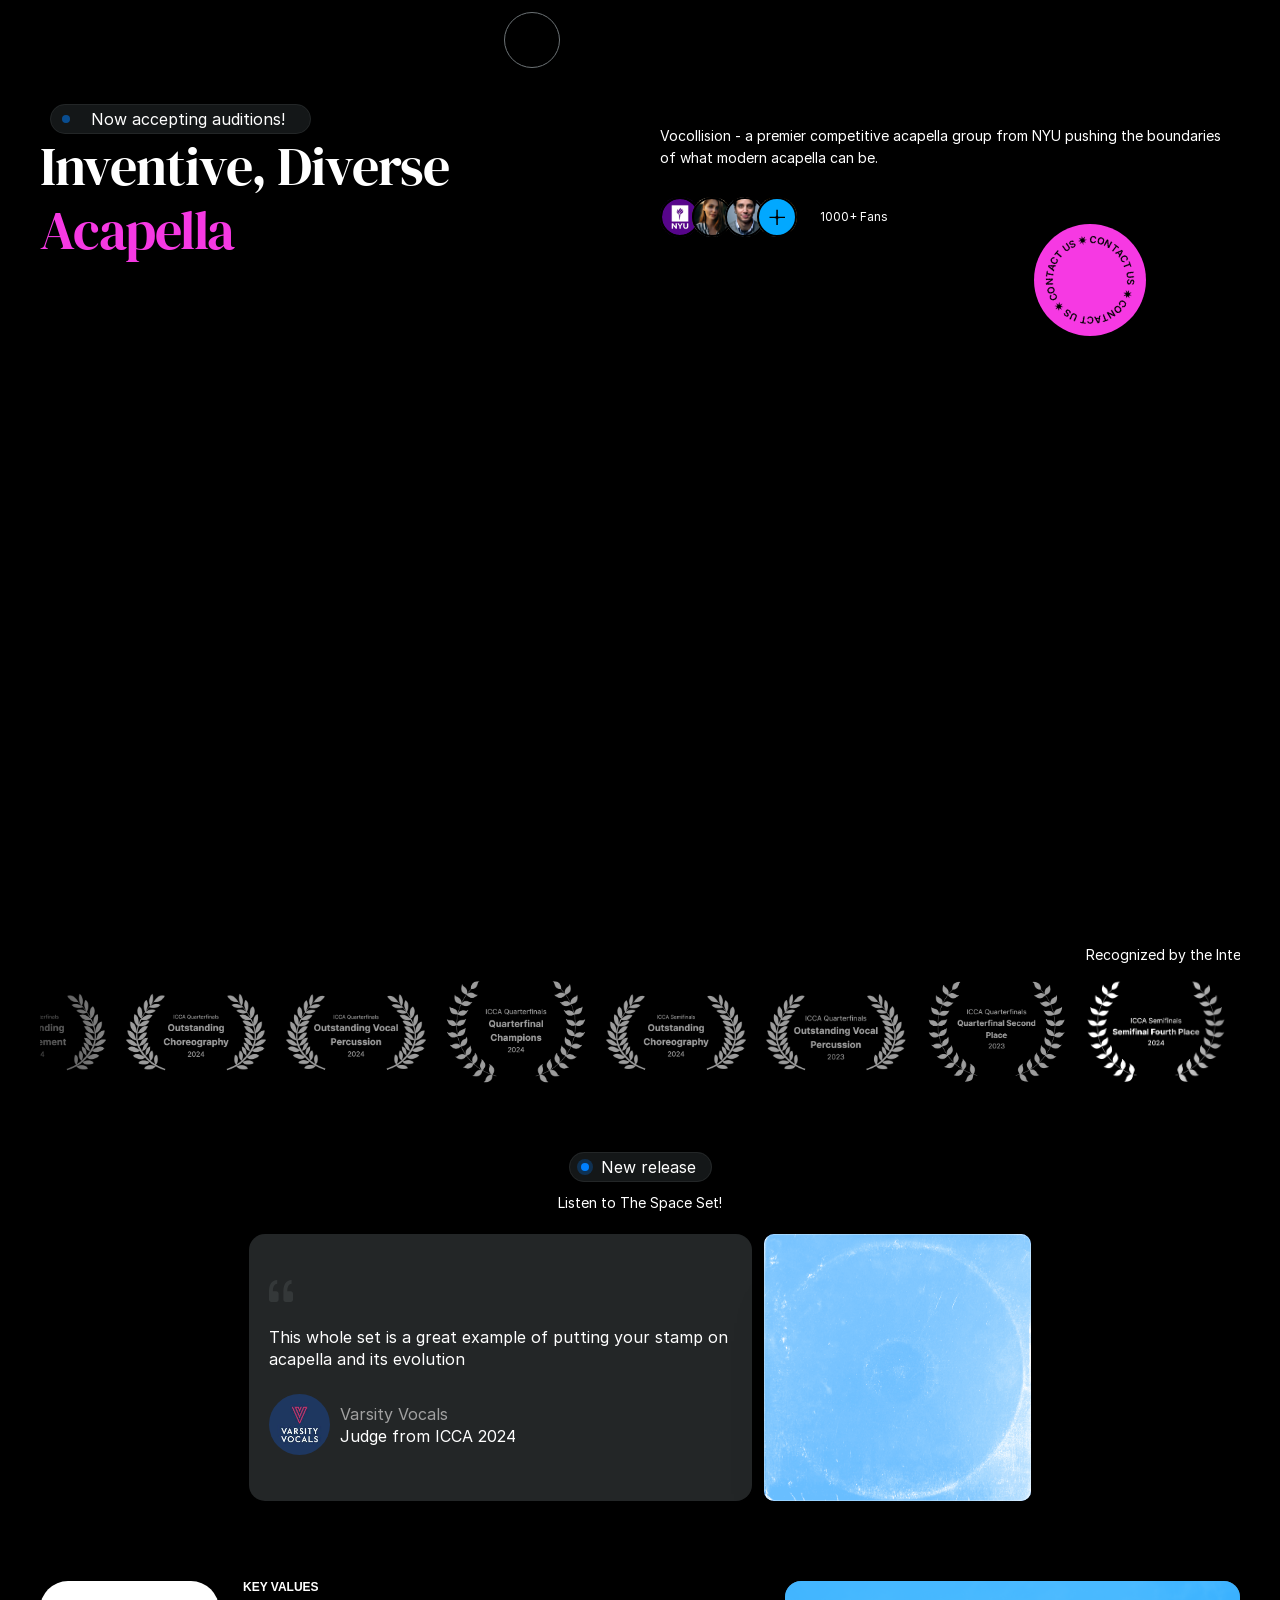
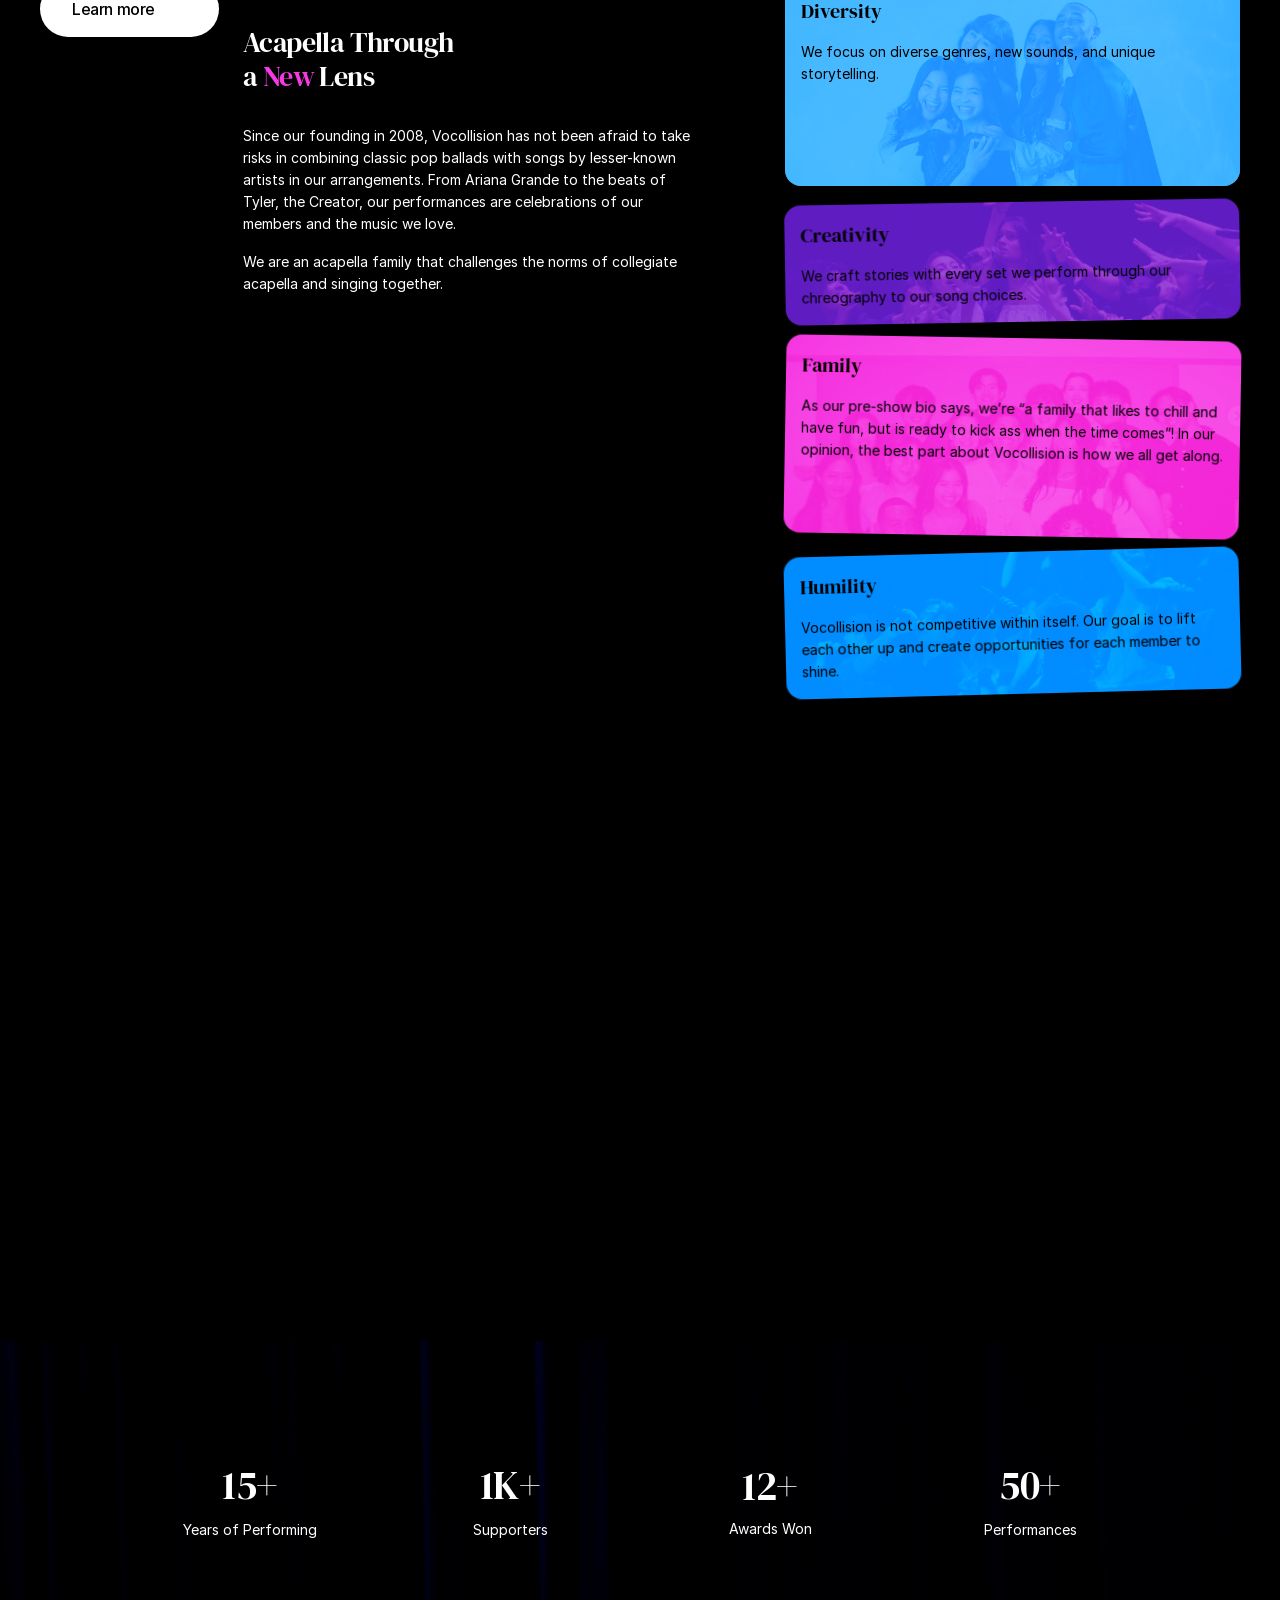
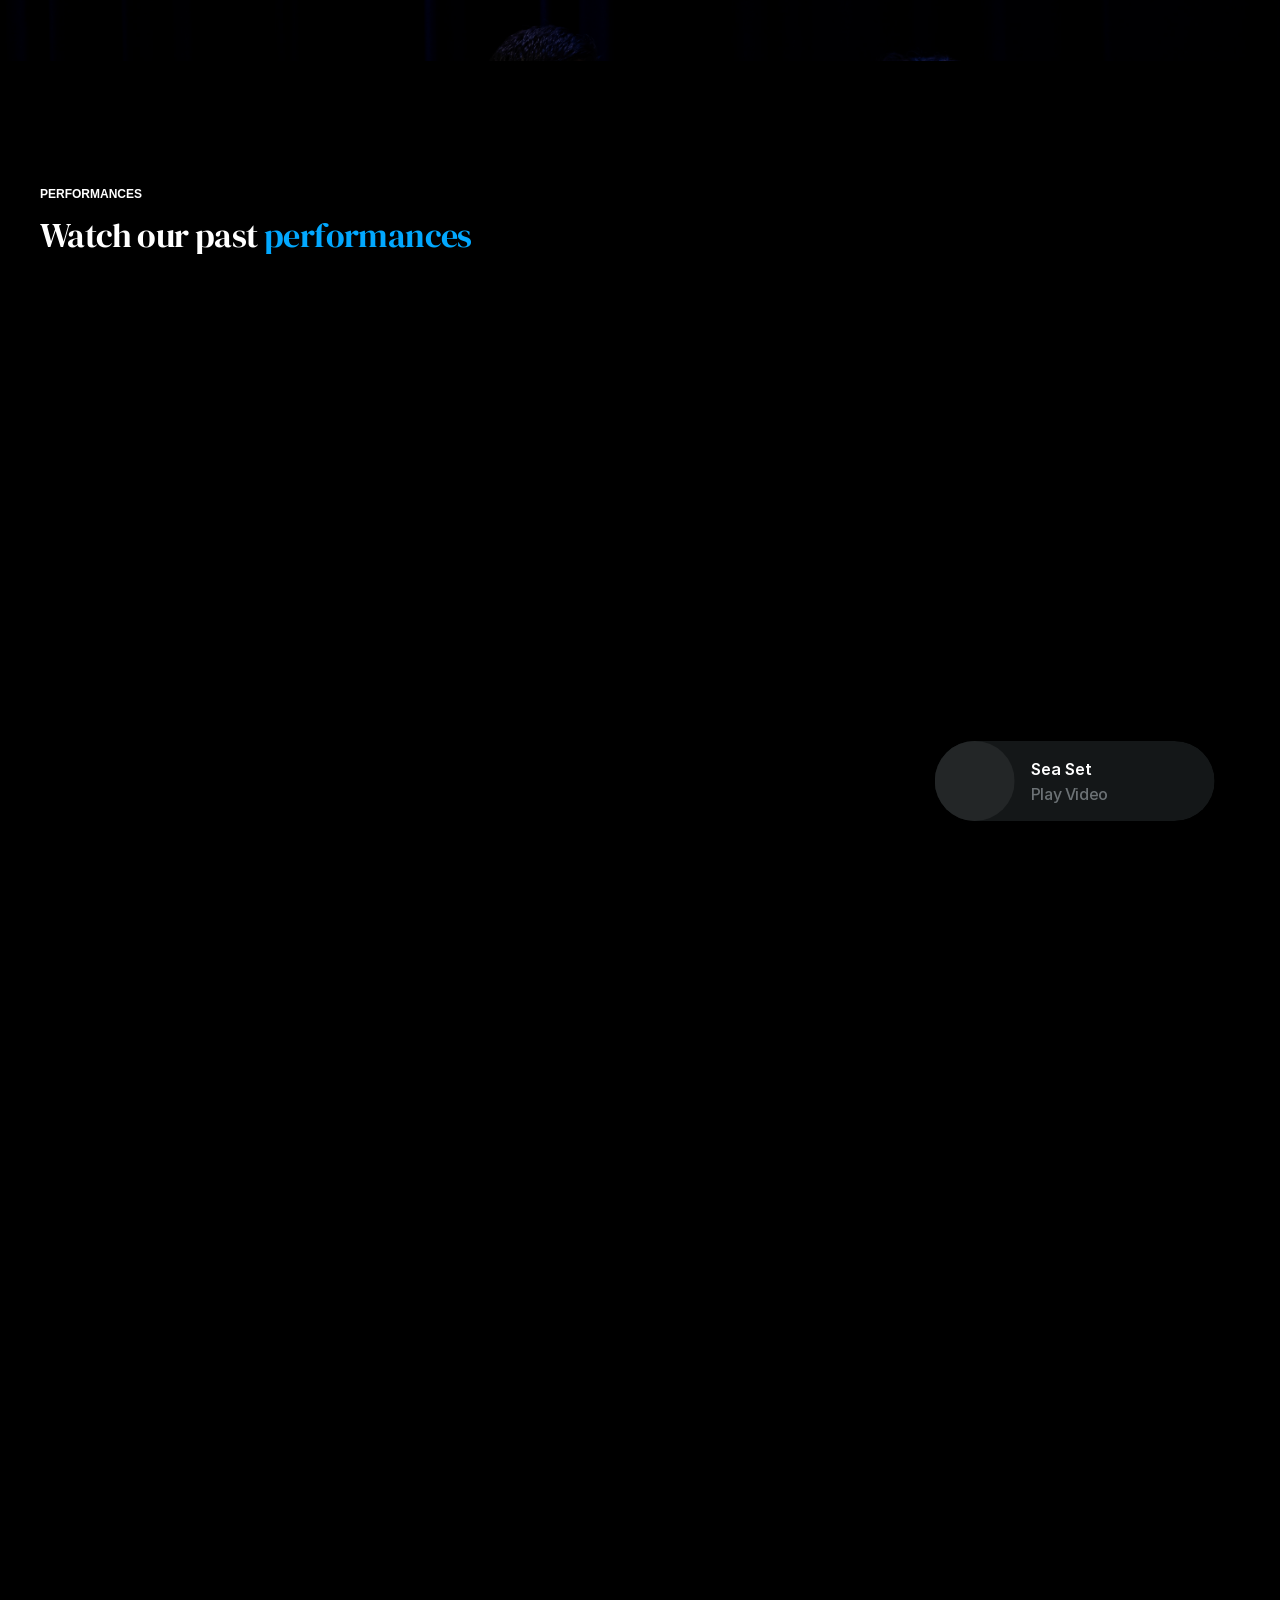
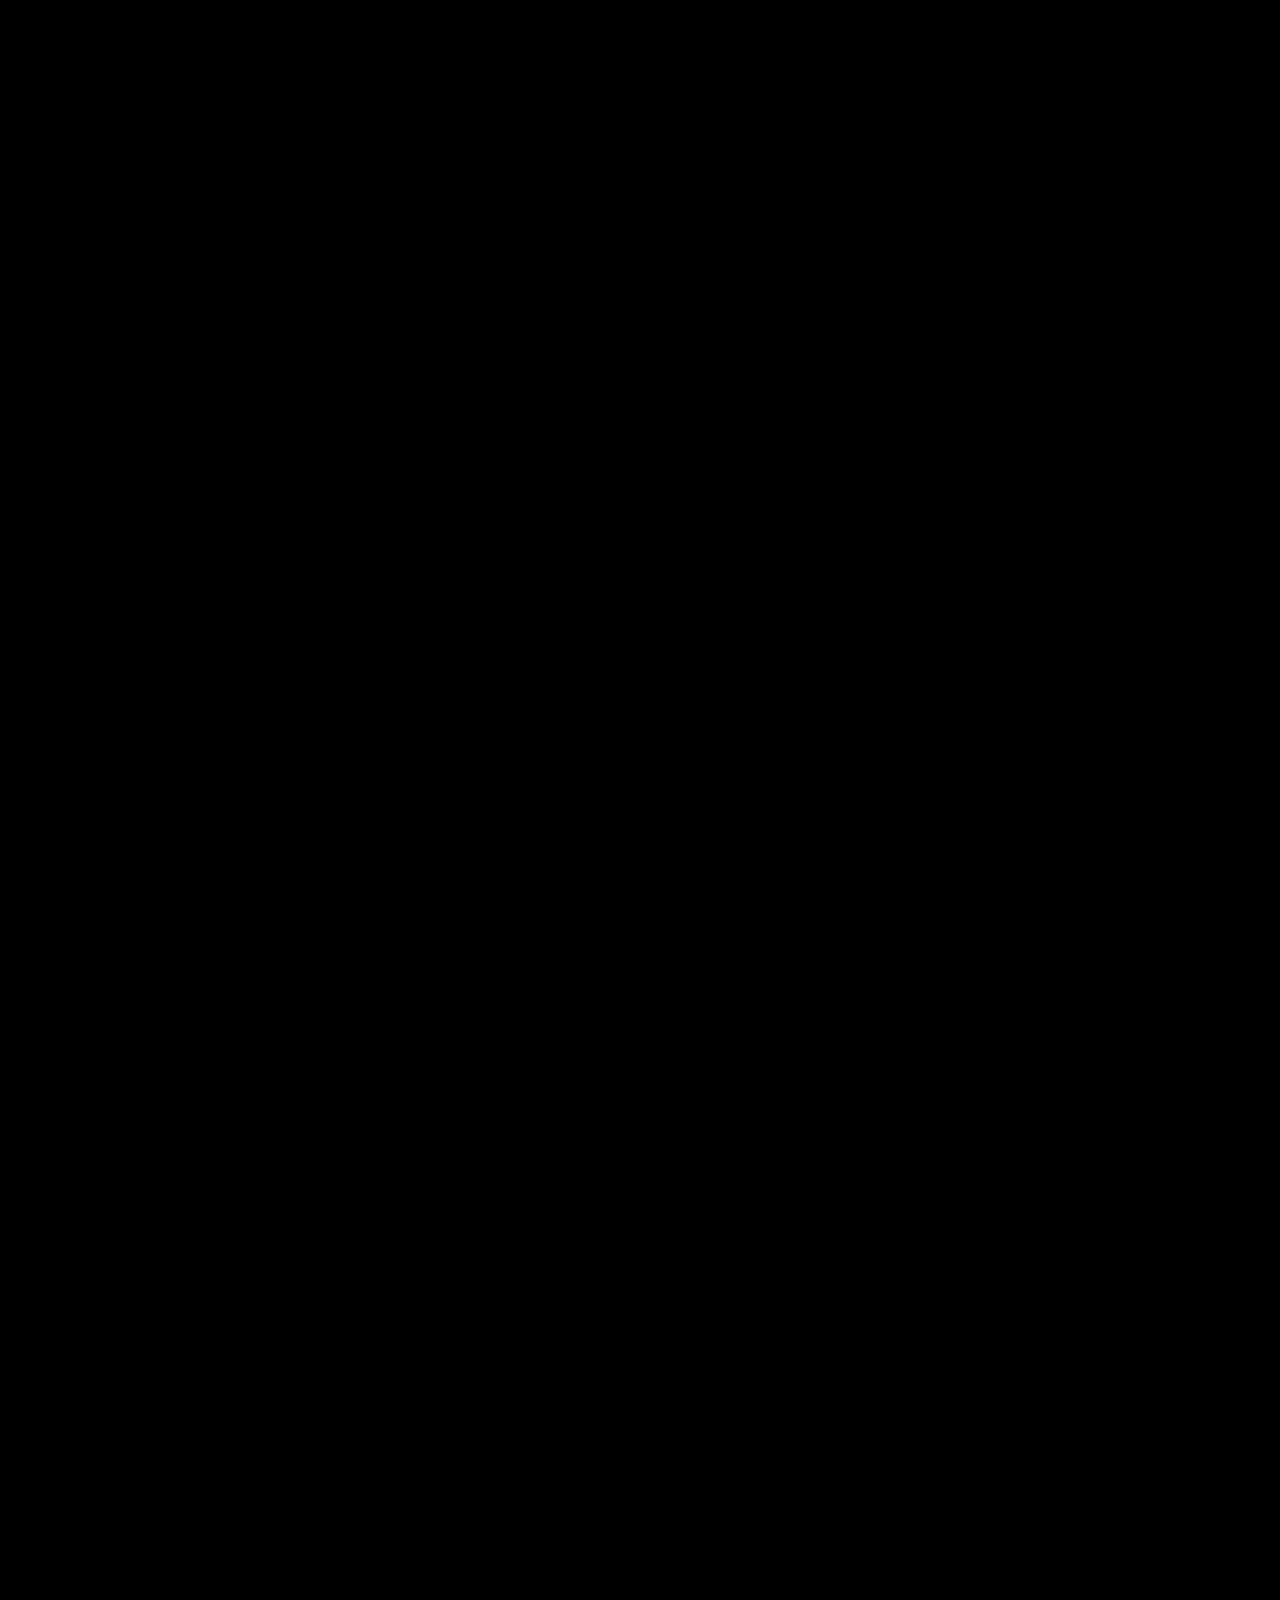
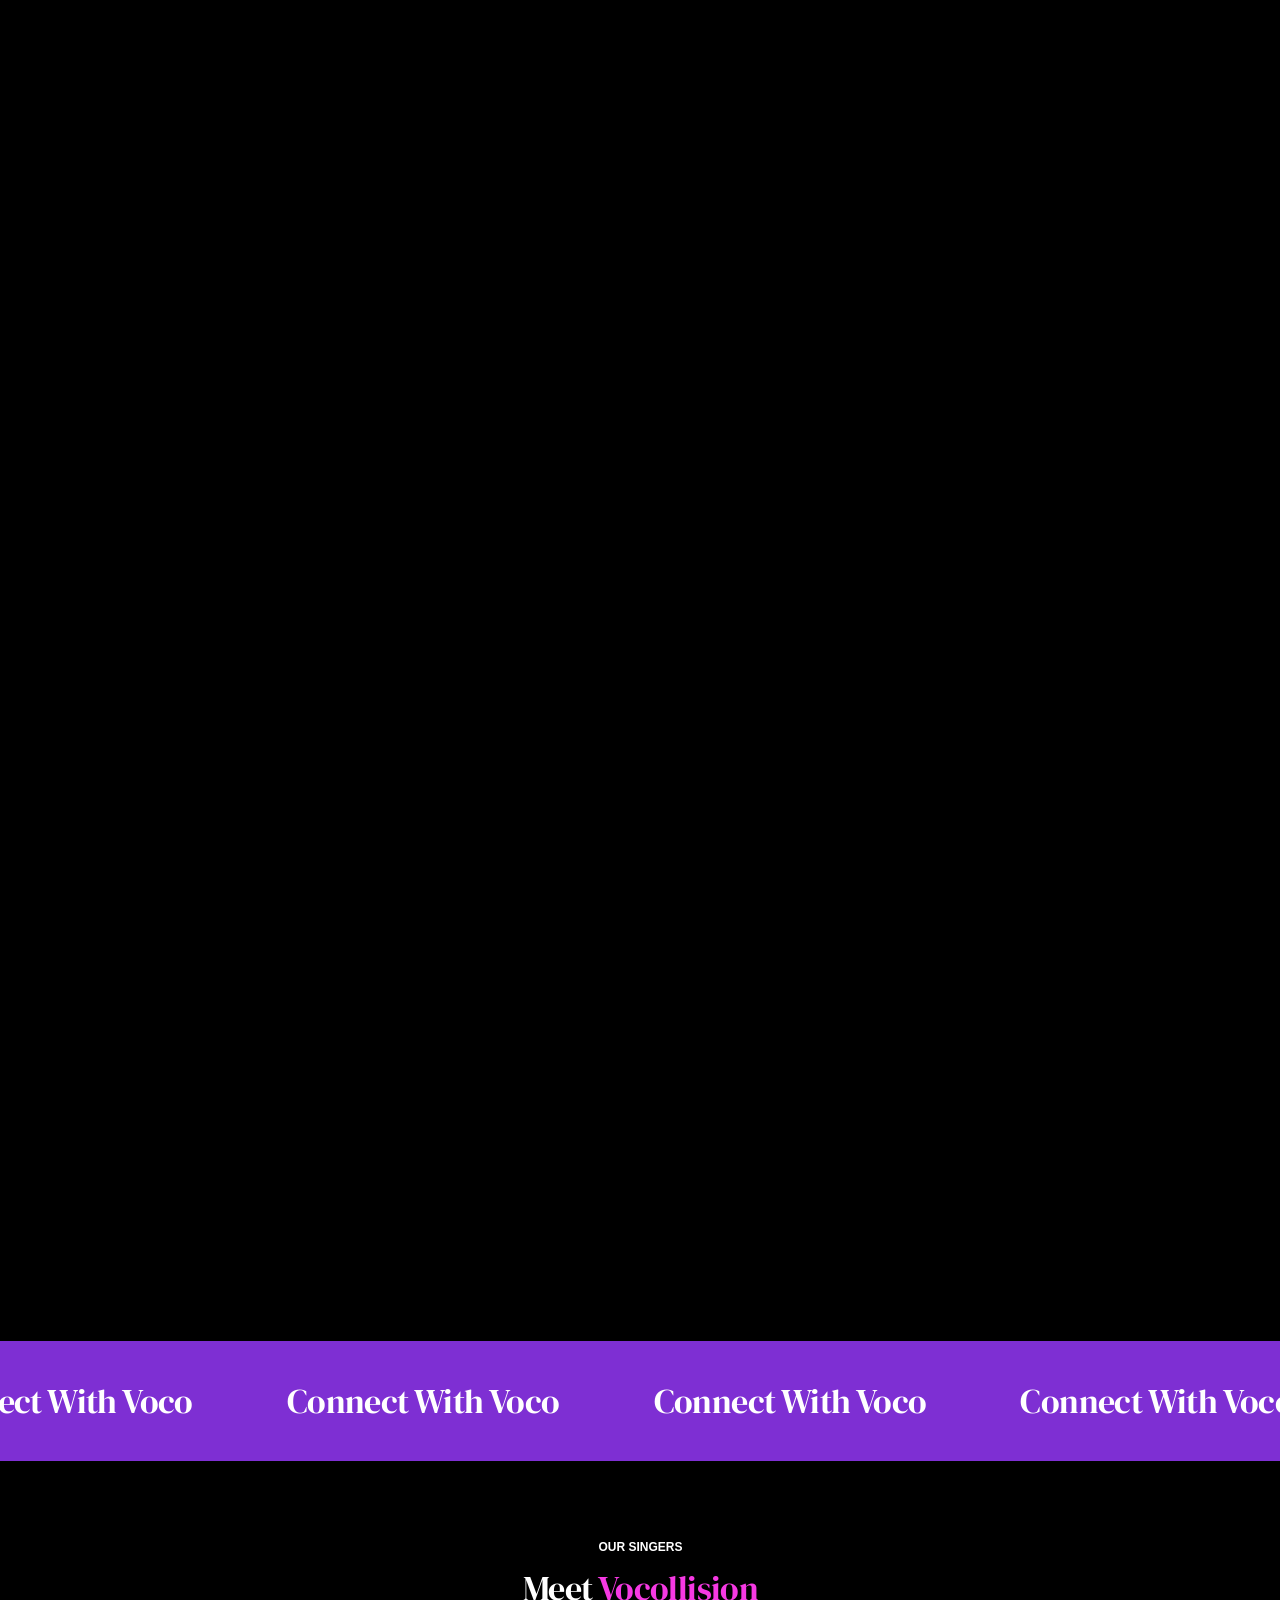
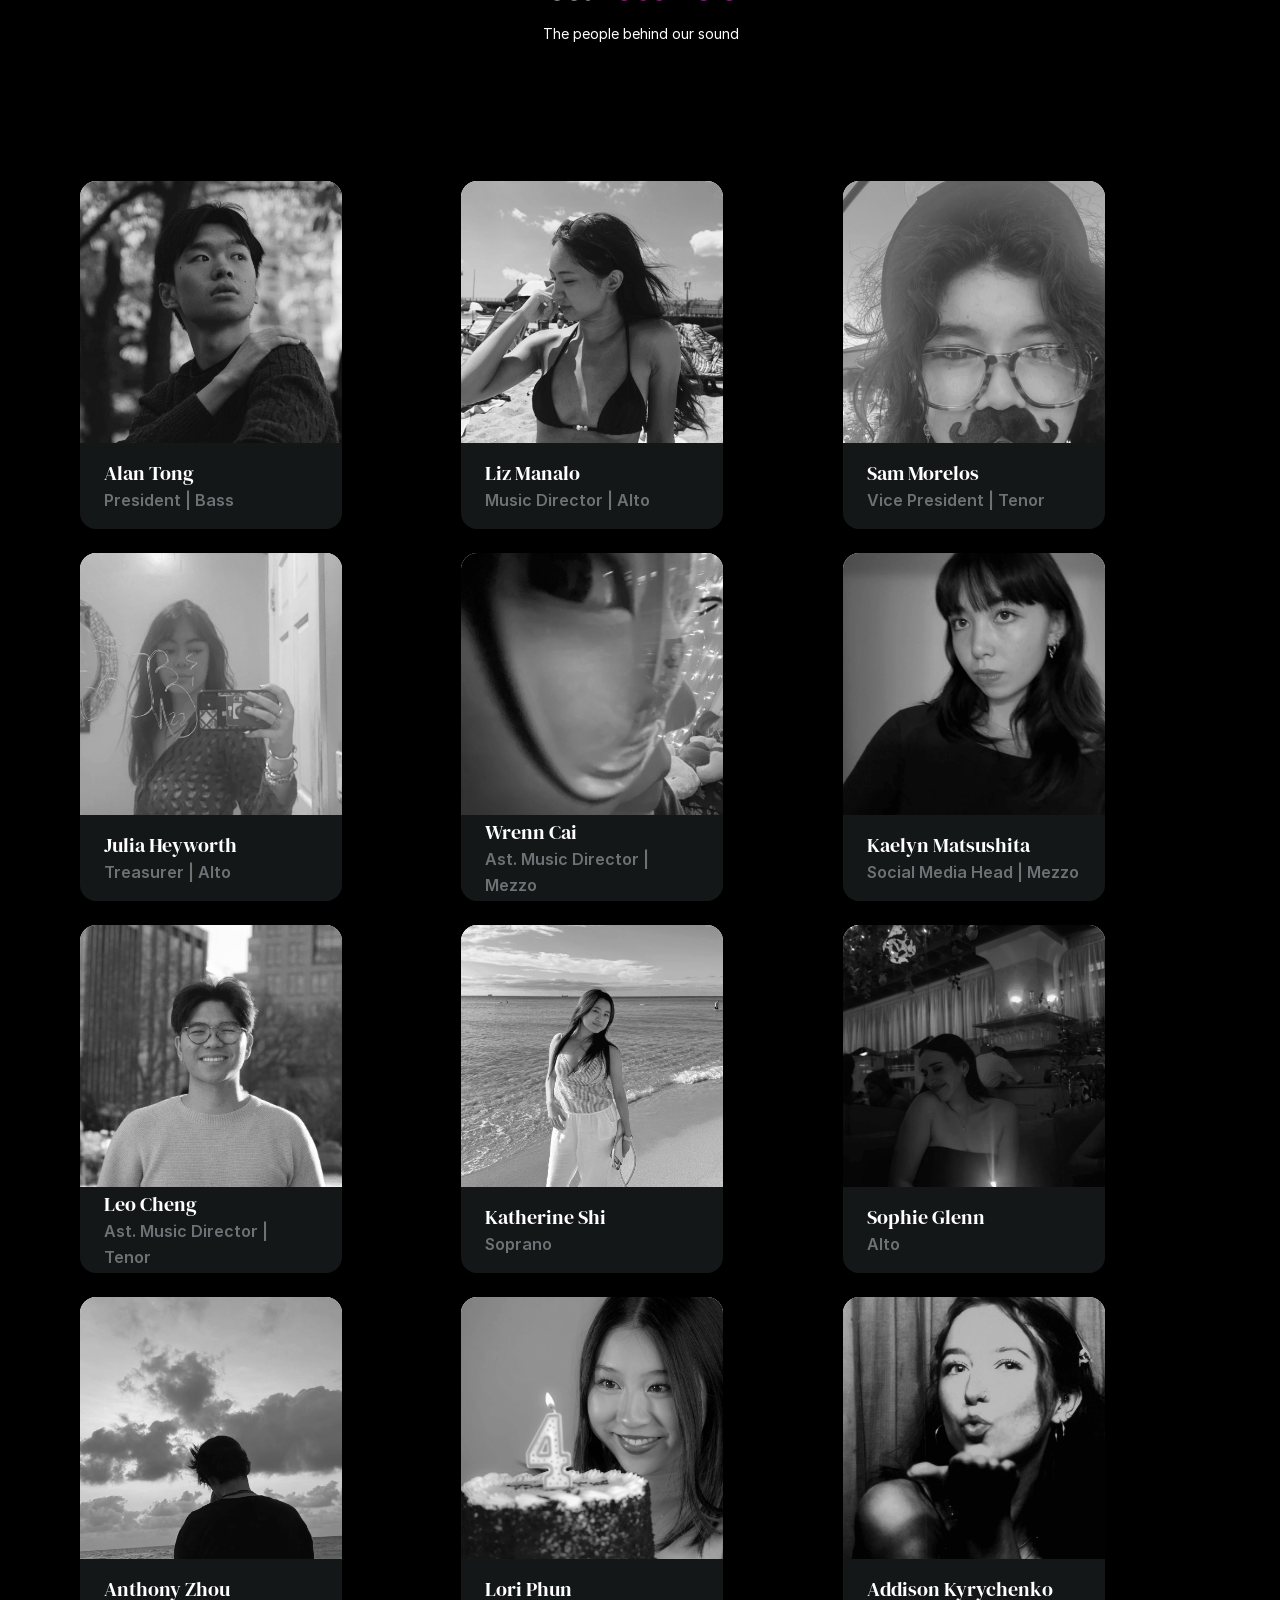
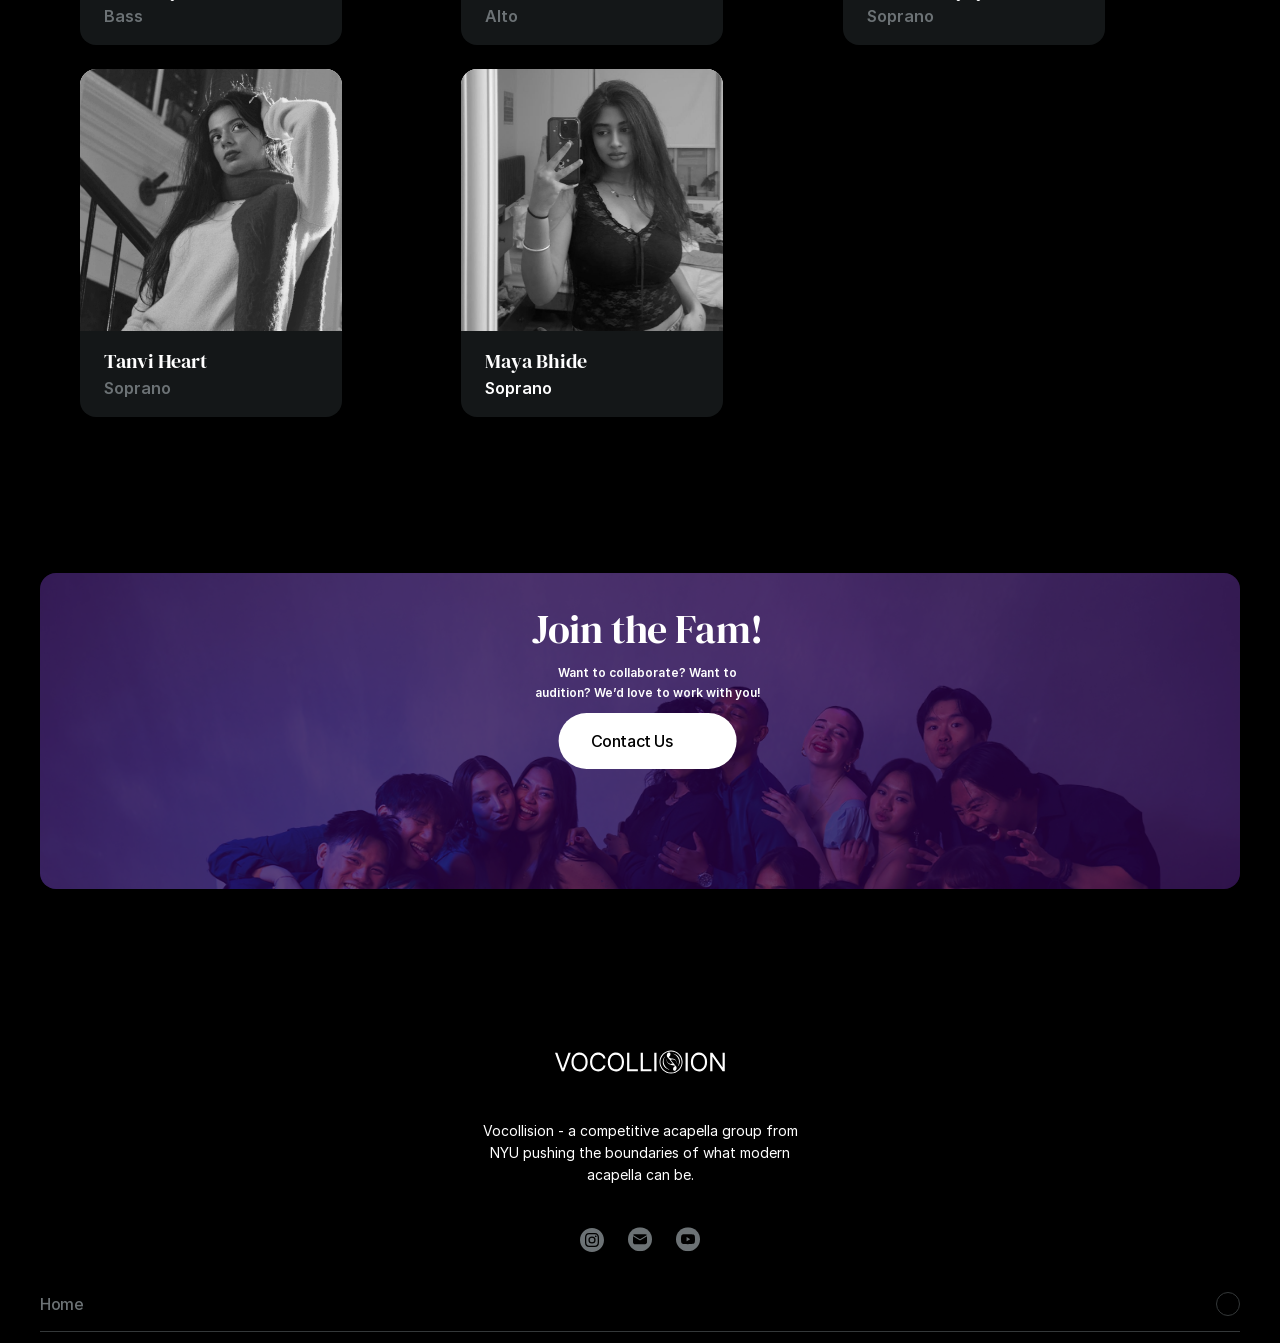
==== commit 3d4db563: "Add Maya to homepage roster" ====
--- a/index.html
+++ b/index.html
@@ -487,6 +487,6 @@
 
 <link rel="stylesheet" href="/assets/custom.css?v=roster-grid-2026-09-04" data-voco-cursor-fix>
 <script src="/assets/nav-audition.js" defer></script>
-<script src="/assets/about-roster.js?v=responsive-roster-home-2026-09-04" defer></script>
+<script src="/assets/about-roster.js?v=responsive-roster-maya-2026-09-04" defer></script>
 </body>
 </html>
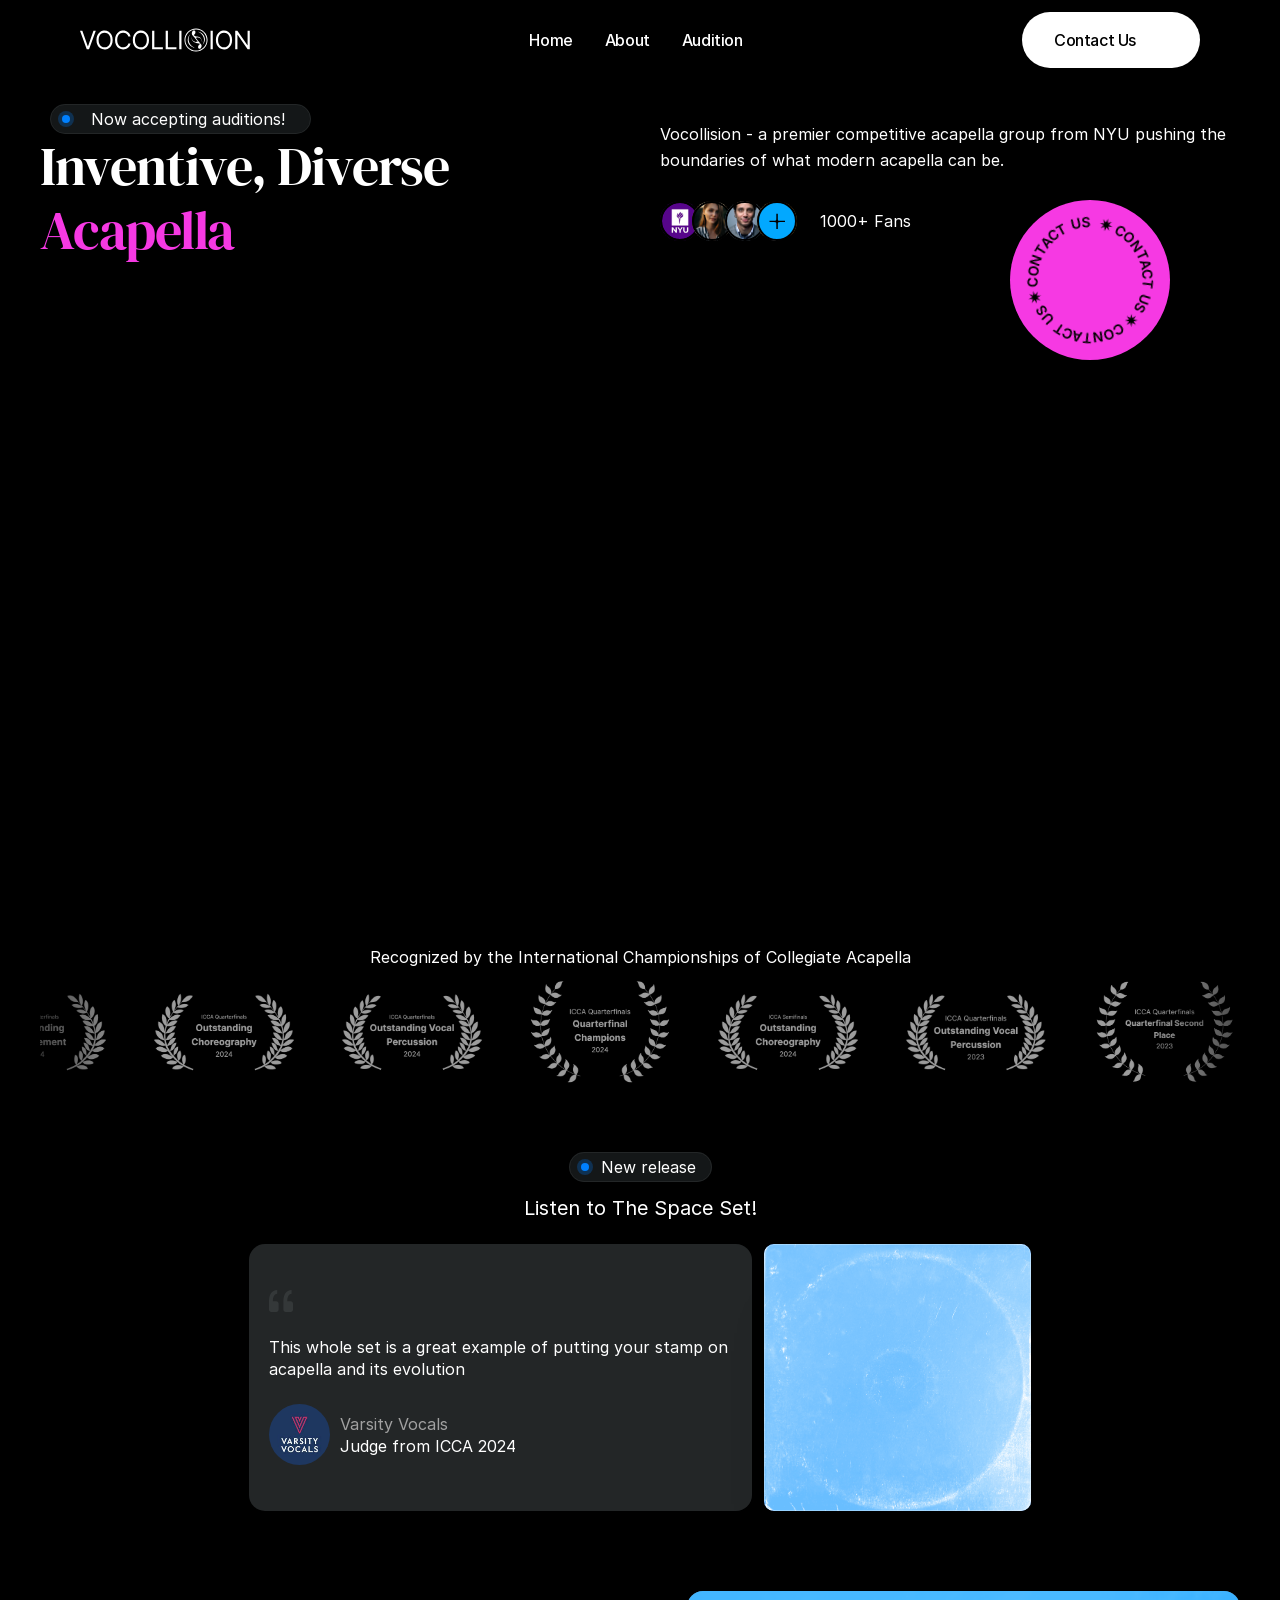
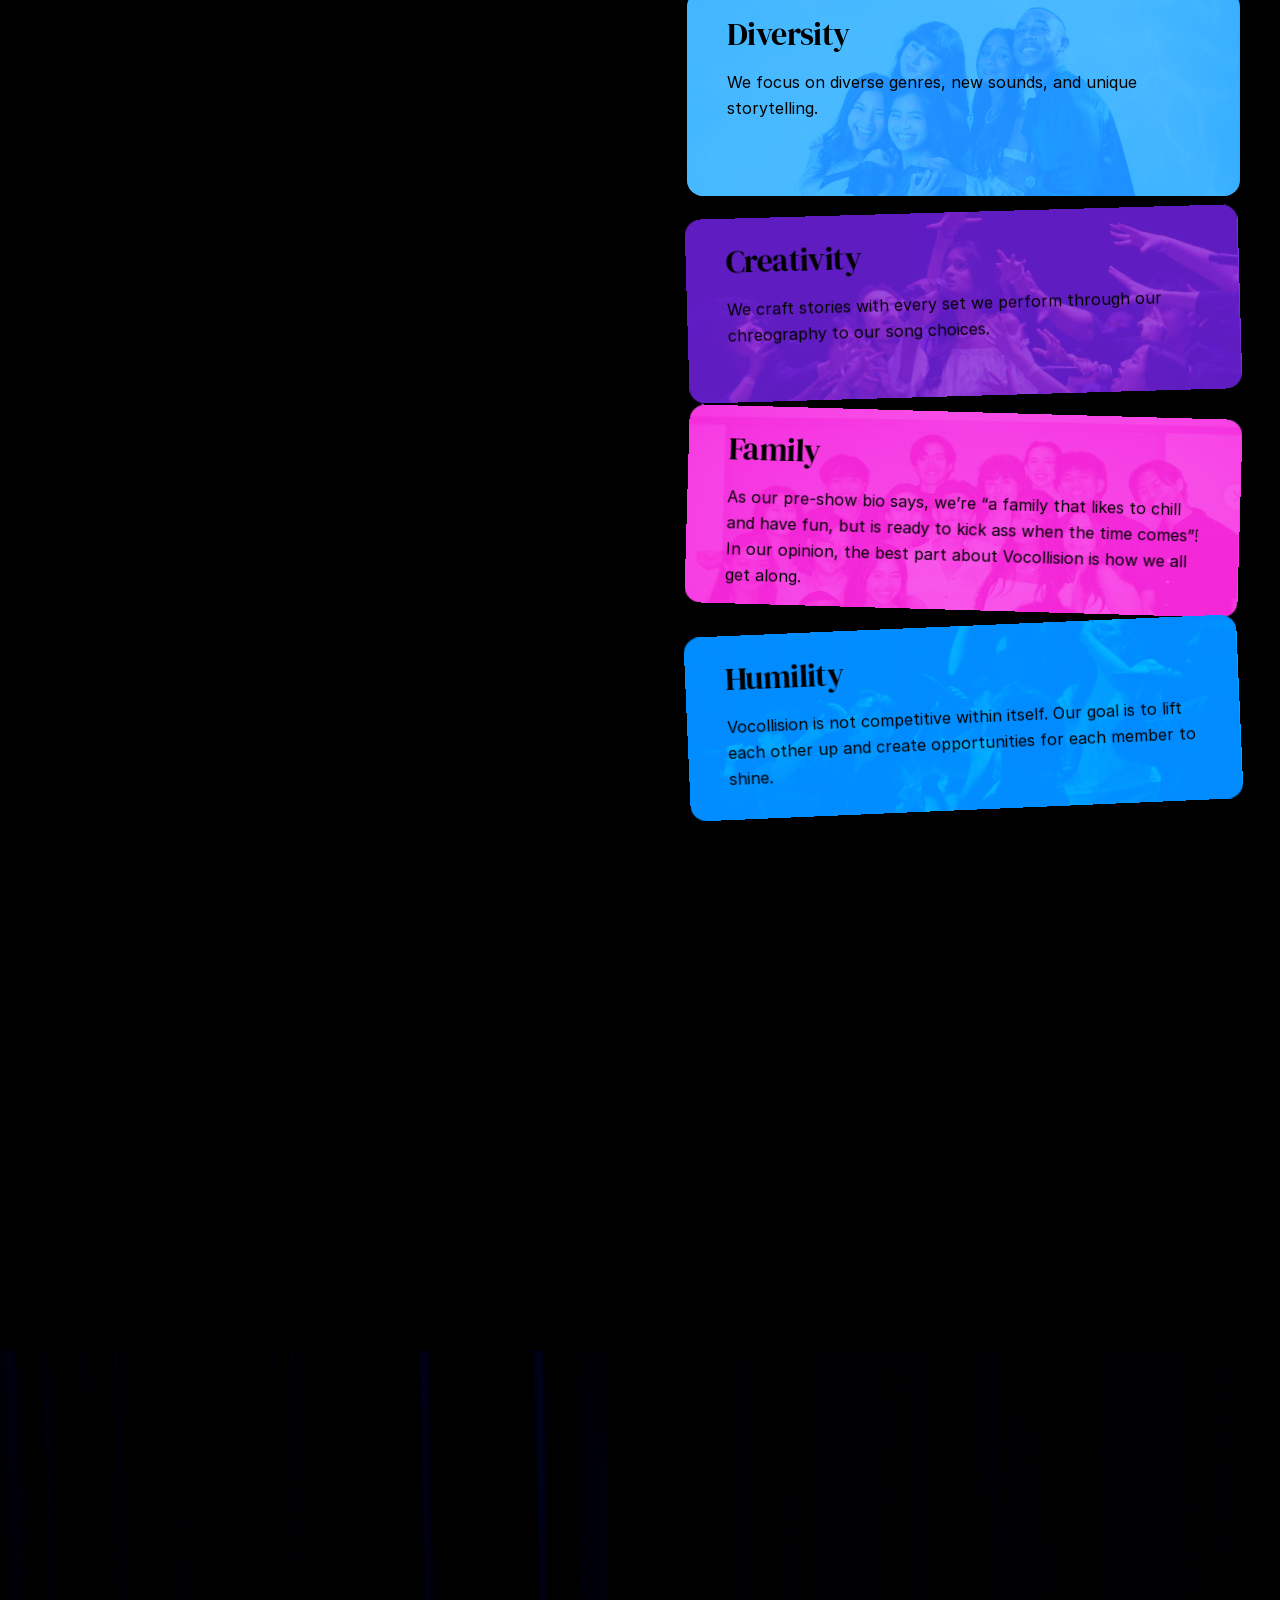
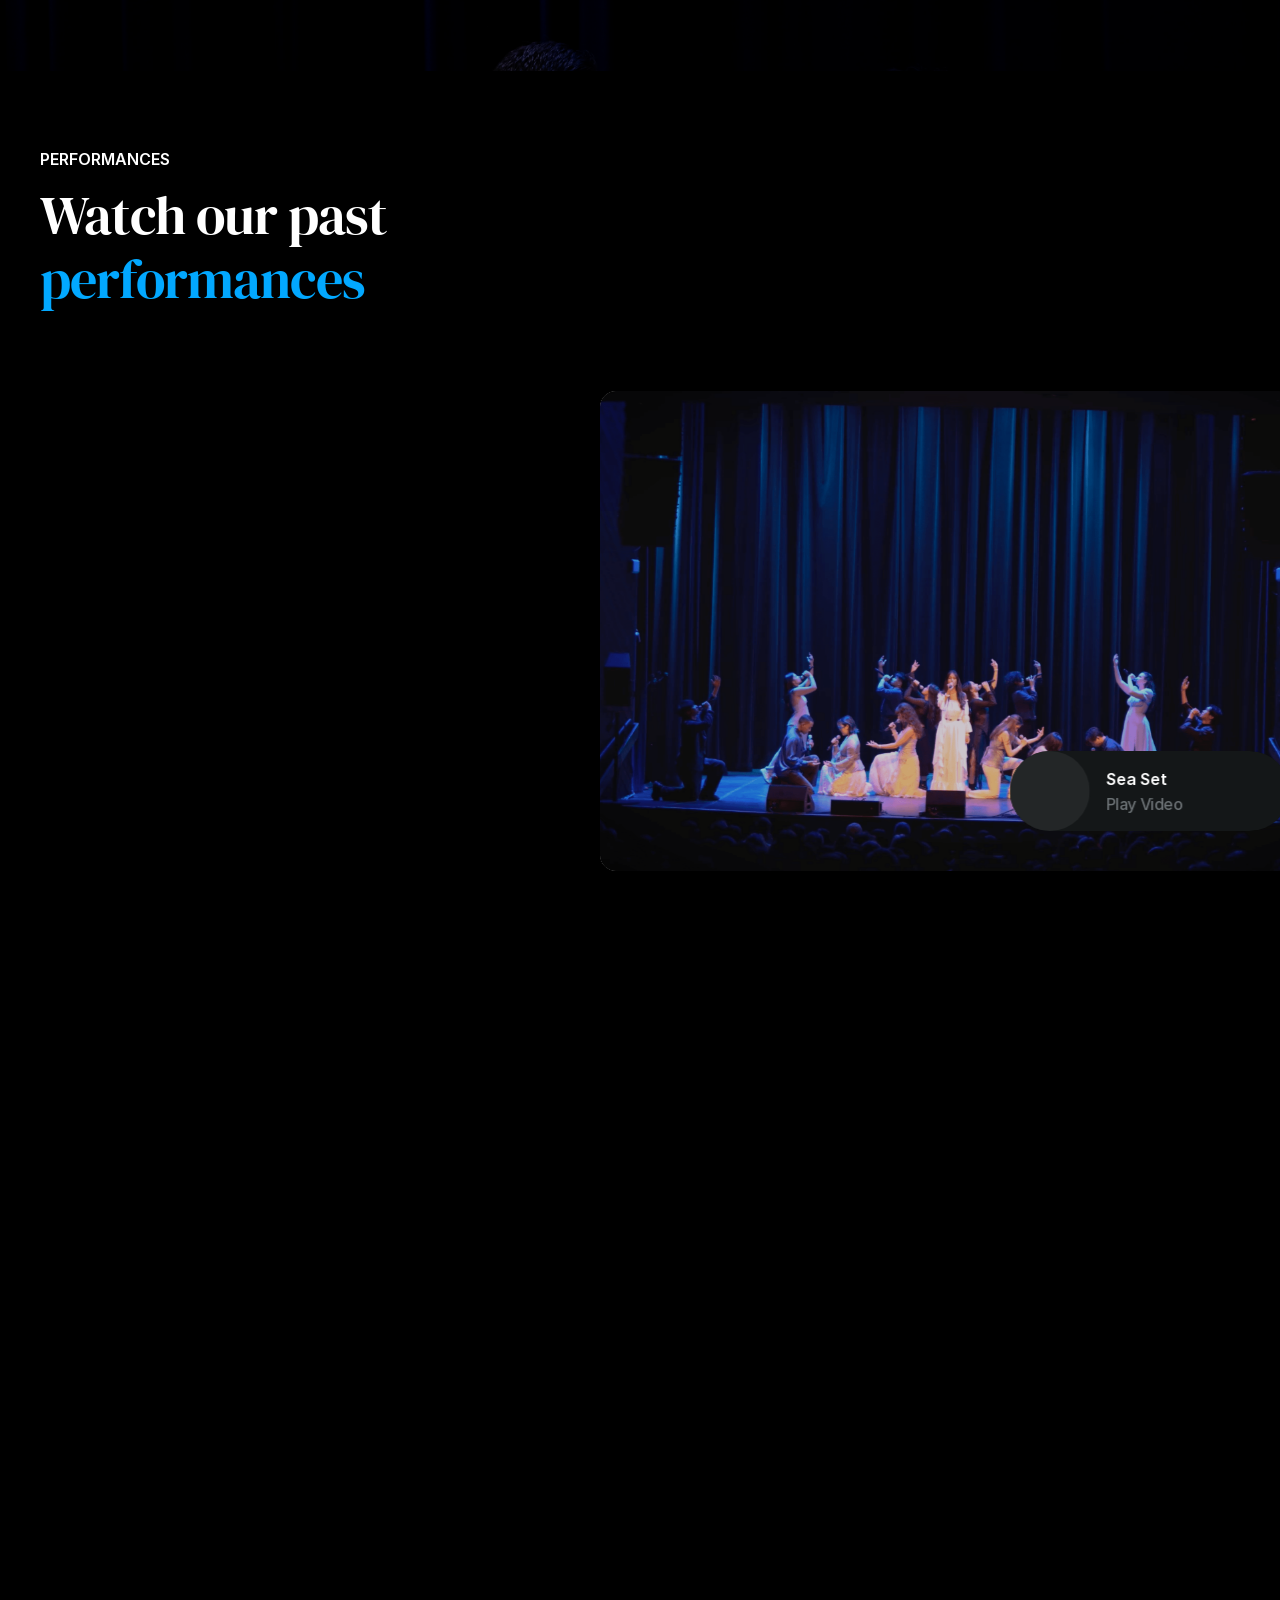
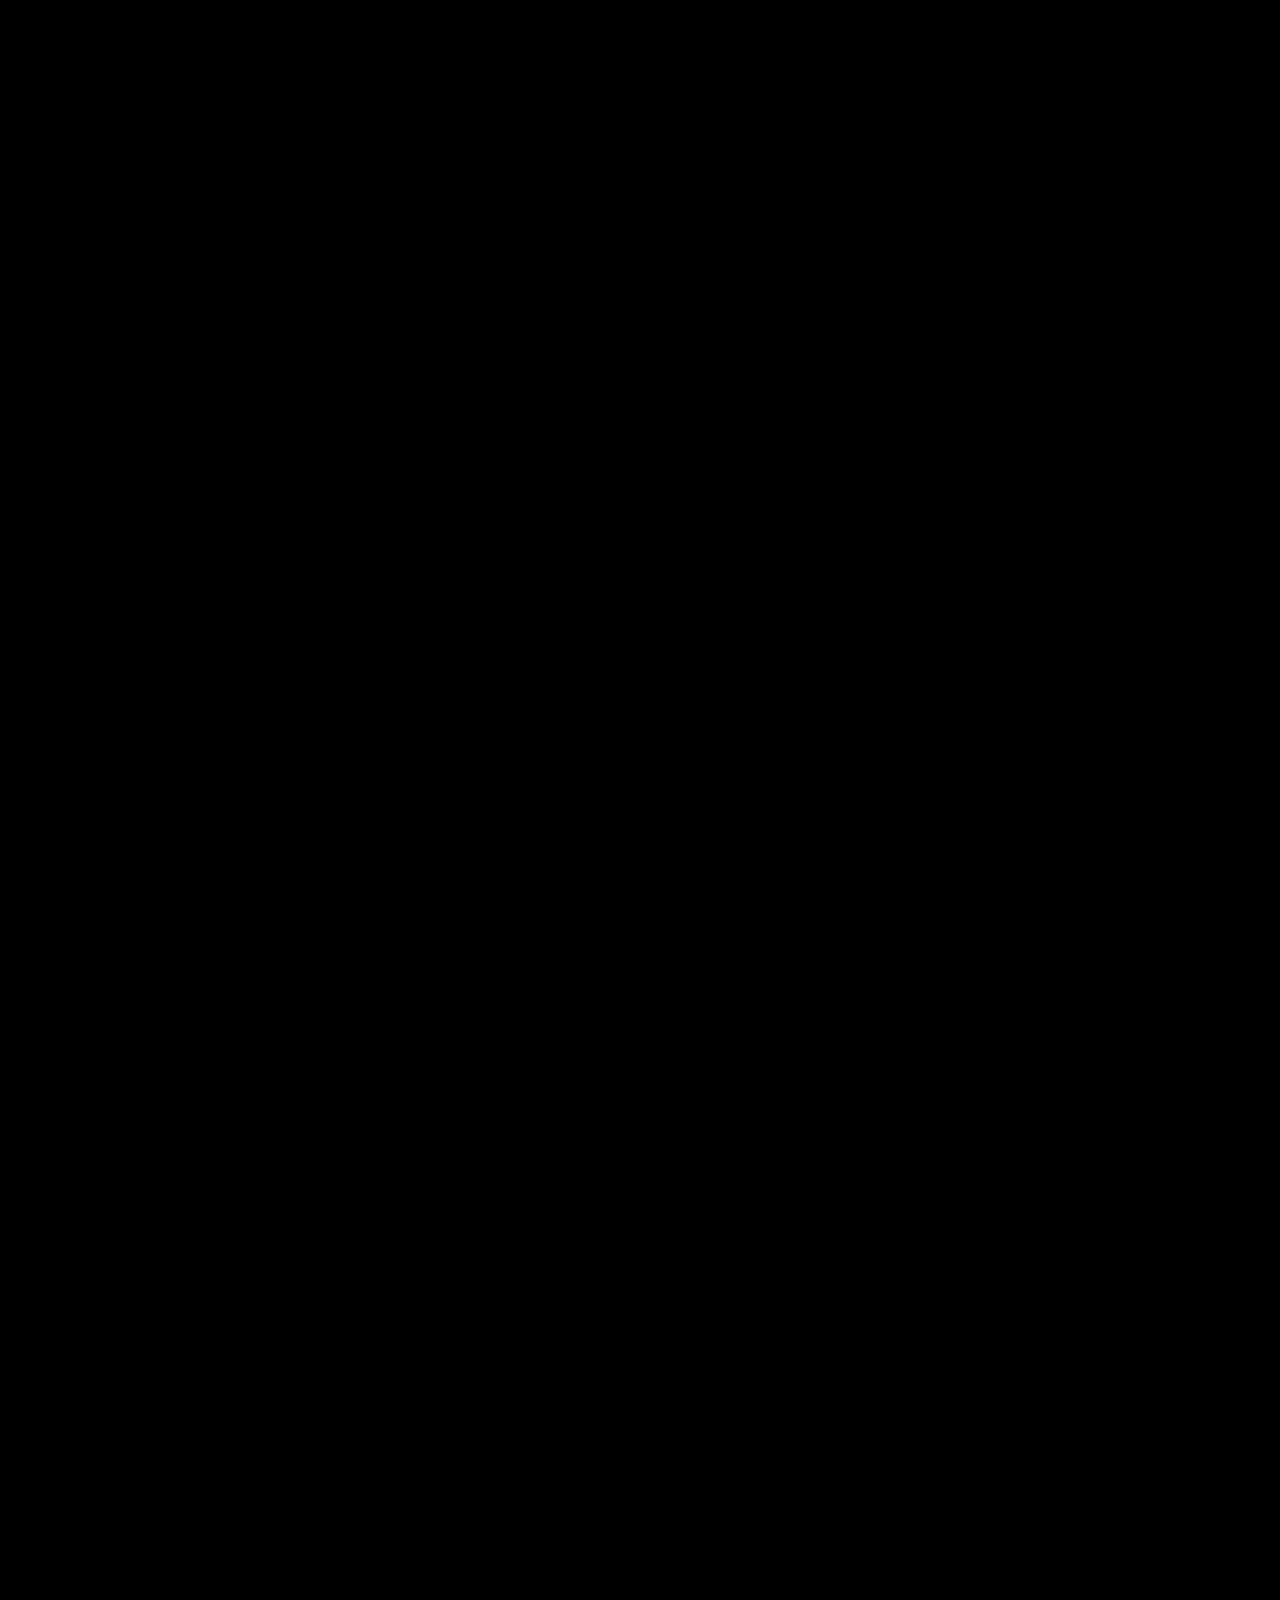
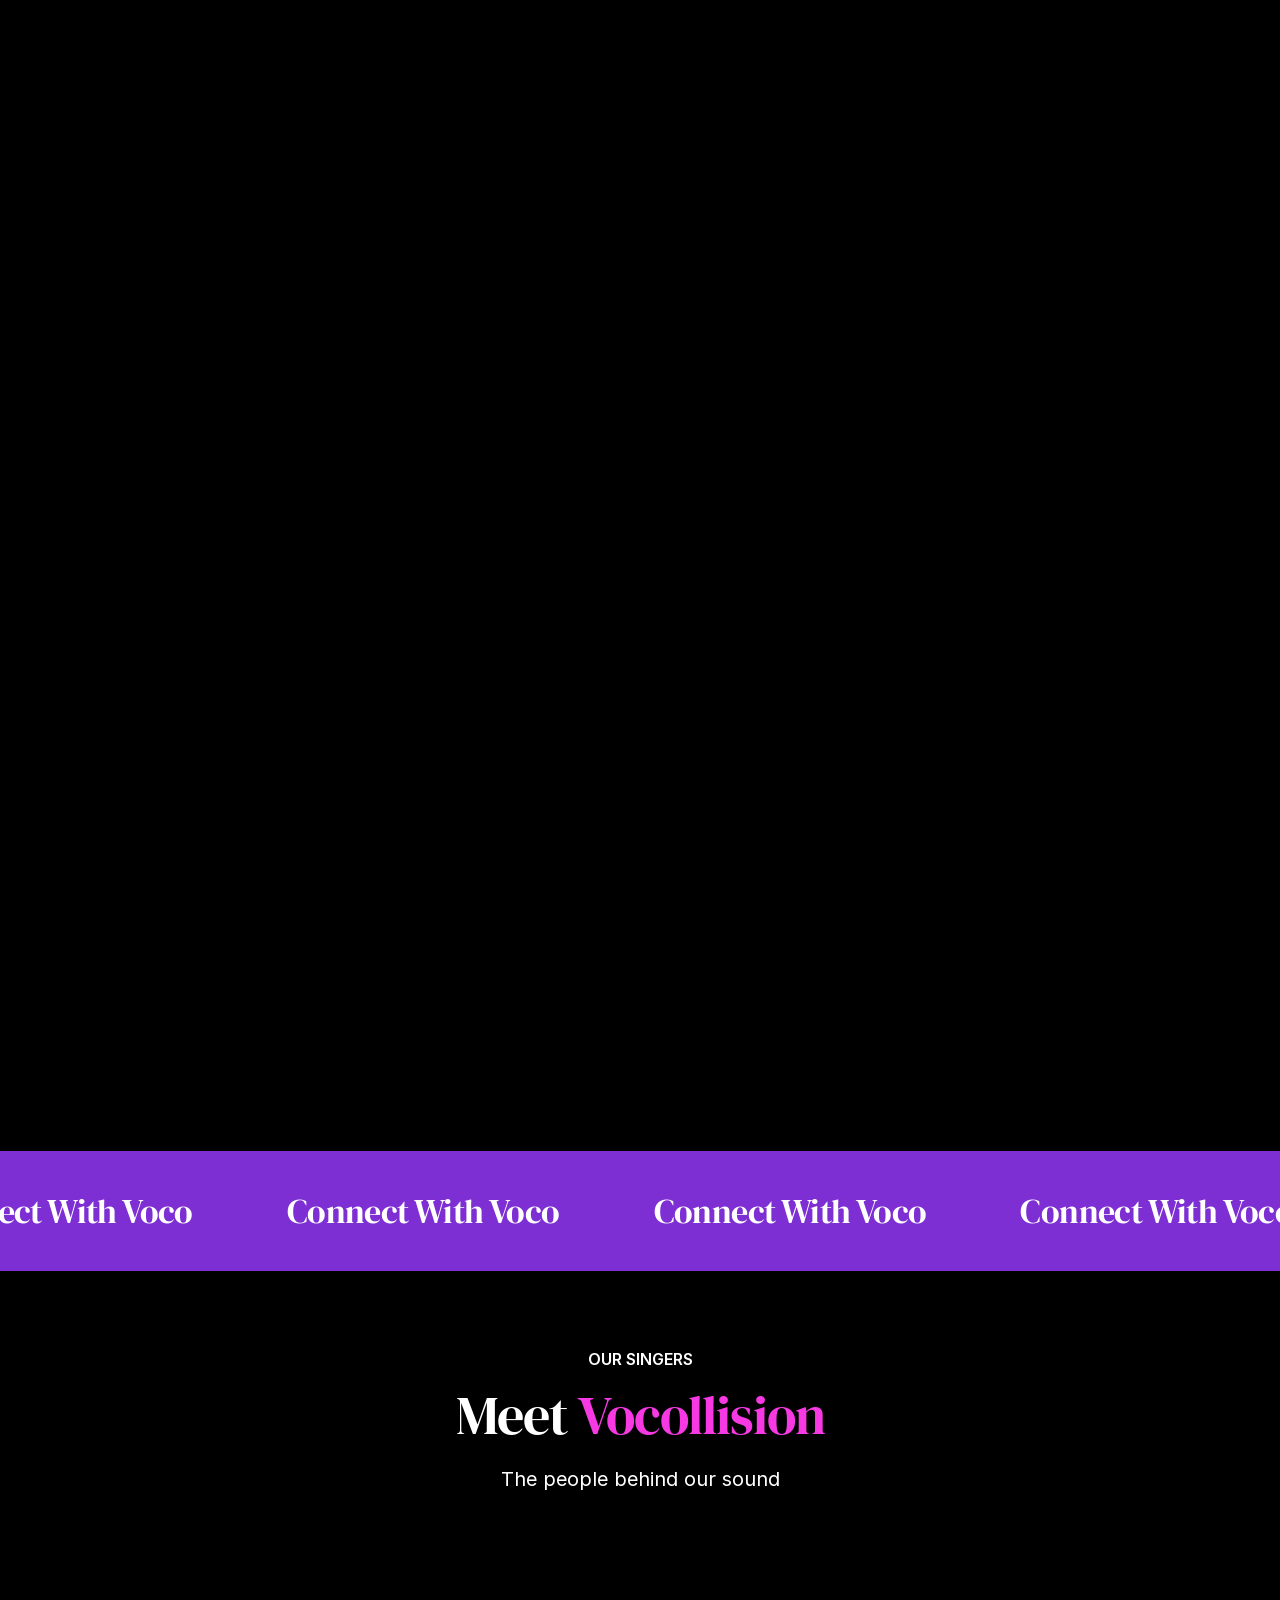
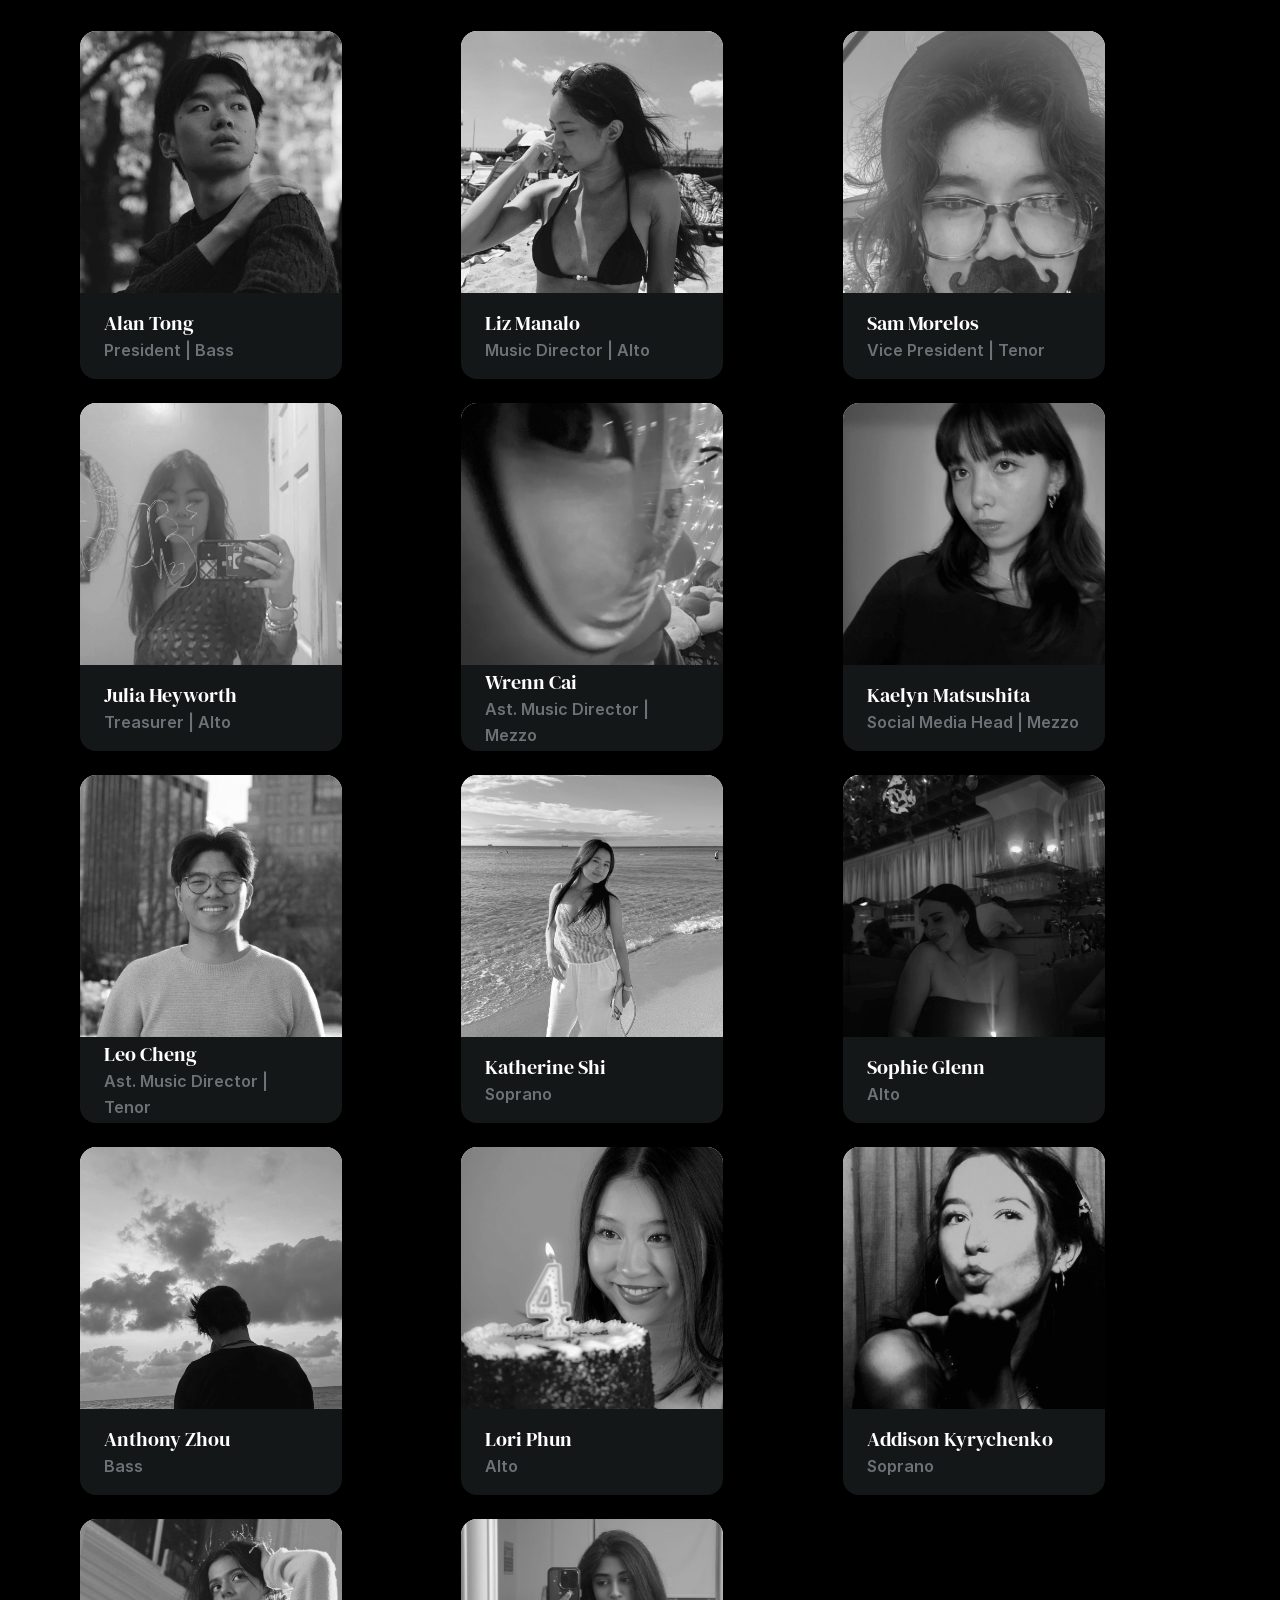
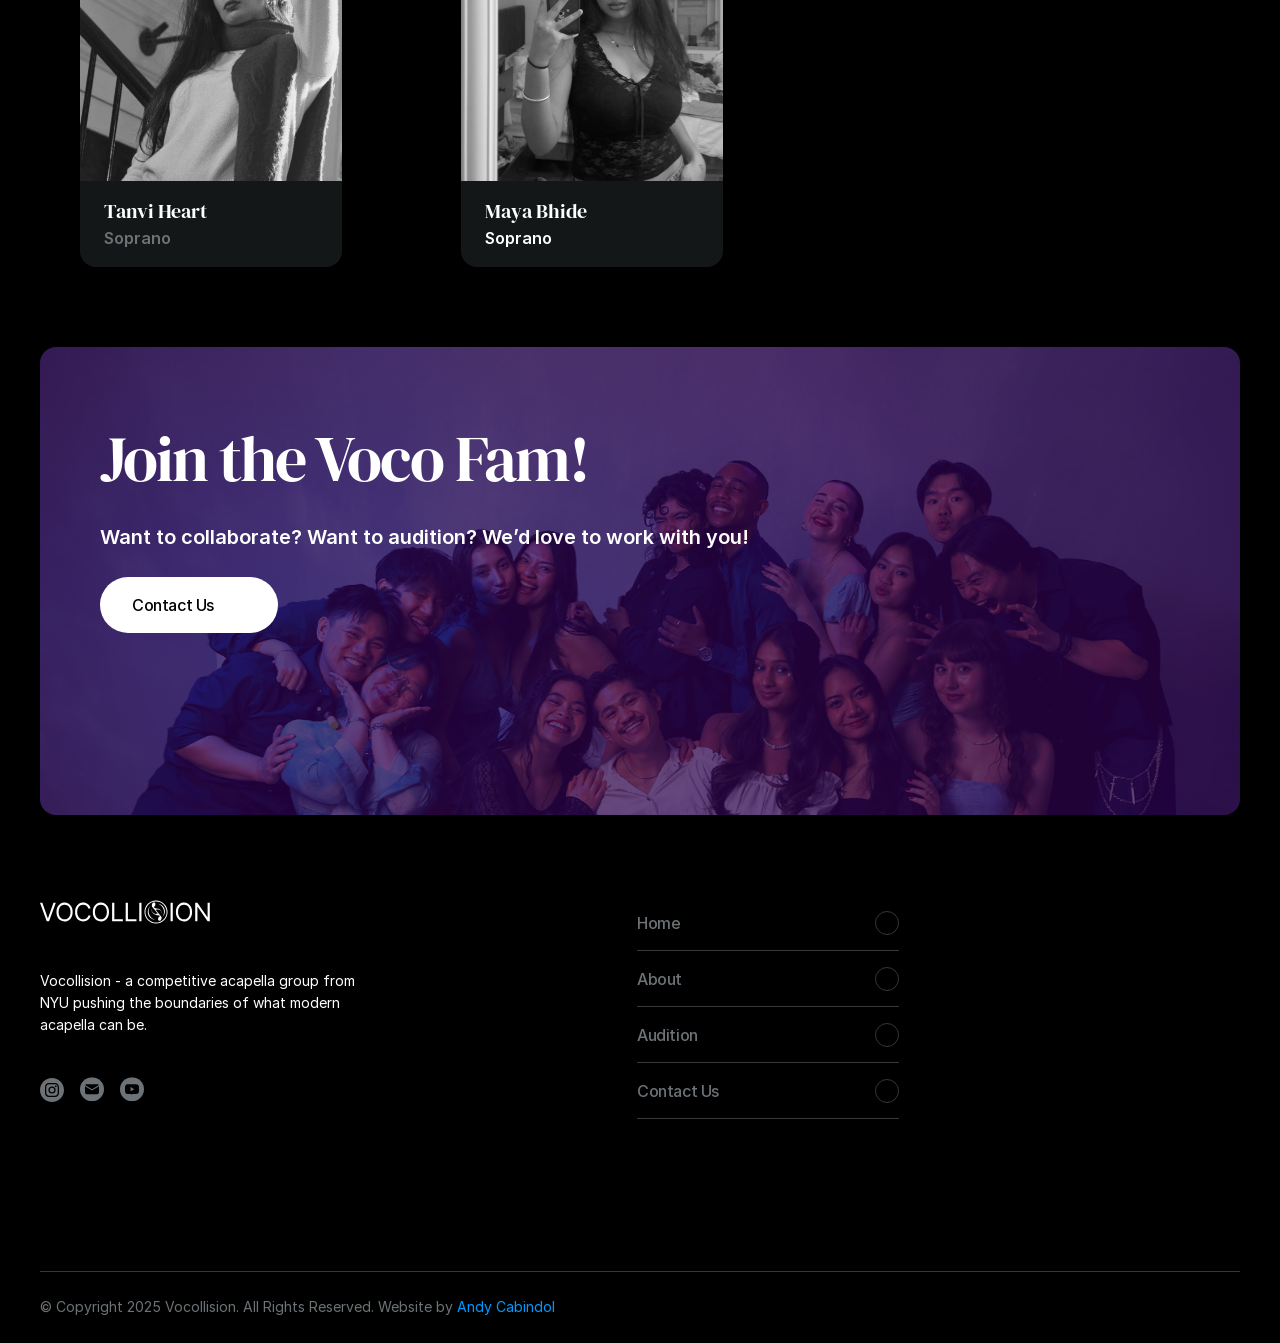
==== commit da5eb620: "Hide homepage audition callout" ====
--- a/index.html
+++ b/index.html
@@ -485,7 +485,7 @@
     <!-- End of bodyEnd -->
 
 
-<link rel="stylesheet" href="/assets/custom.css?v=roster-grid-2026-09-04" data-voco-cursor-fix>
+<link rel="stylesheet" href="/assets/custom.css?v=roster-maya-2026-09-04" data-voco-cursor-fix>
 <script src="/assets/nav-audition.js" defer></script>
 <script src="/assets/about-roster.js?v=responsive-roster-maya-2026-09-04" defer></script>
 </body>
--- a/assets/custom.css
+++ b/assets/custom.css
@@ -21,7 +21,8 @@
 }
 
 /* Auditions are closed: remove the home callout and virtual-audition card. */
-.framer-zceti a[data-framer-name="Availability"][href="/audition/"] {
+.framer-zceti a[data-framer-name="Availability"][href="/audition/"],
+.framer-zceti a[data-framer-name="Availability"][href="/audition"] {
   display: none !important;
 }
 .framer-17809nu[data-framer-name="Audition Card 1"] {
--- a/assets/custom.css
+++ b/assets/custom.css
@@ -21,7 +21,8 @@
 }
 
 /* Auditions are closed: remove the home callout and virtual-audition card. */
-.framer-zceti a[data-framer-name="Availability"][href="/audition/"] {
+.framer-zceti a[data-framer-name="Availability"][href="/audition/"],
+.framer-zceti a[data-framer-name="Availability"][href="/audition"] {
   display: none !important;
 }
 .framer-17809nu[data-framer-name="Audition Card 1"] {
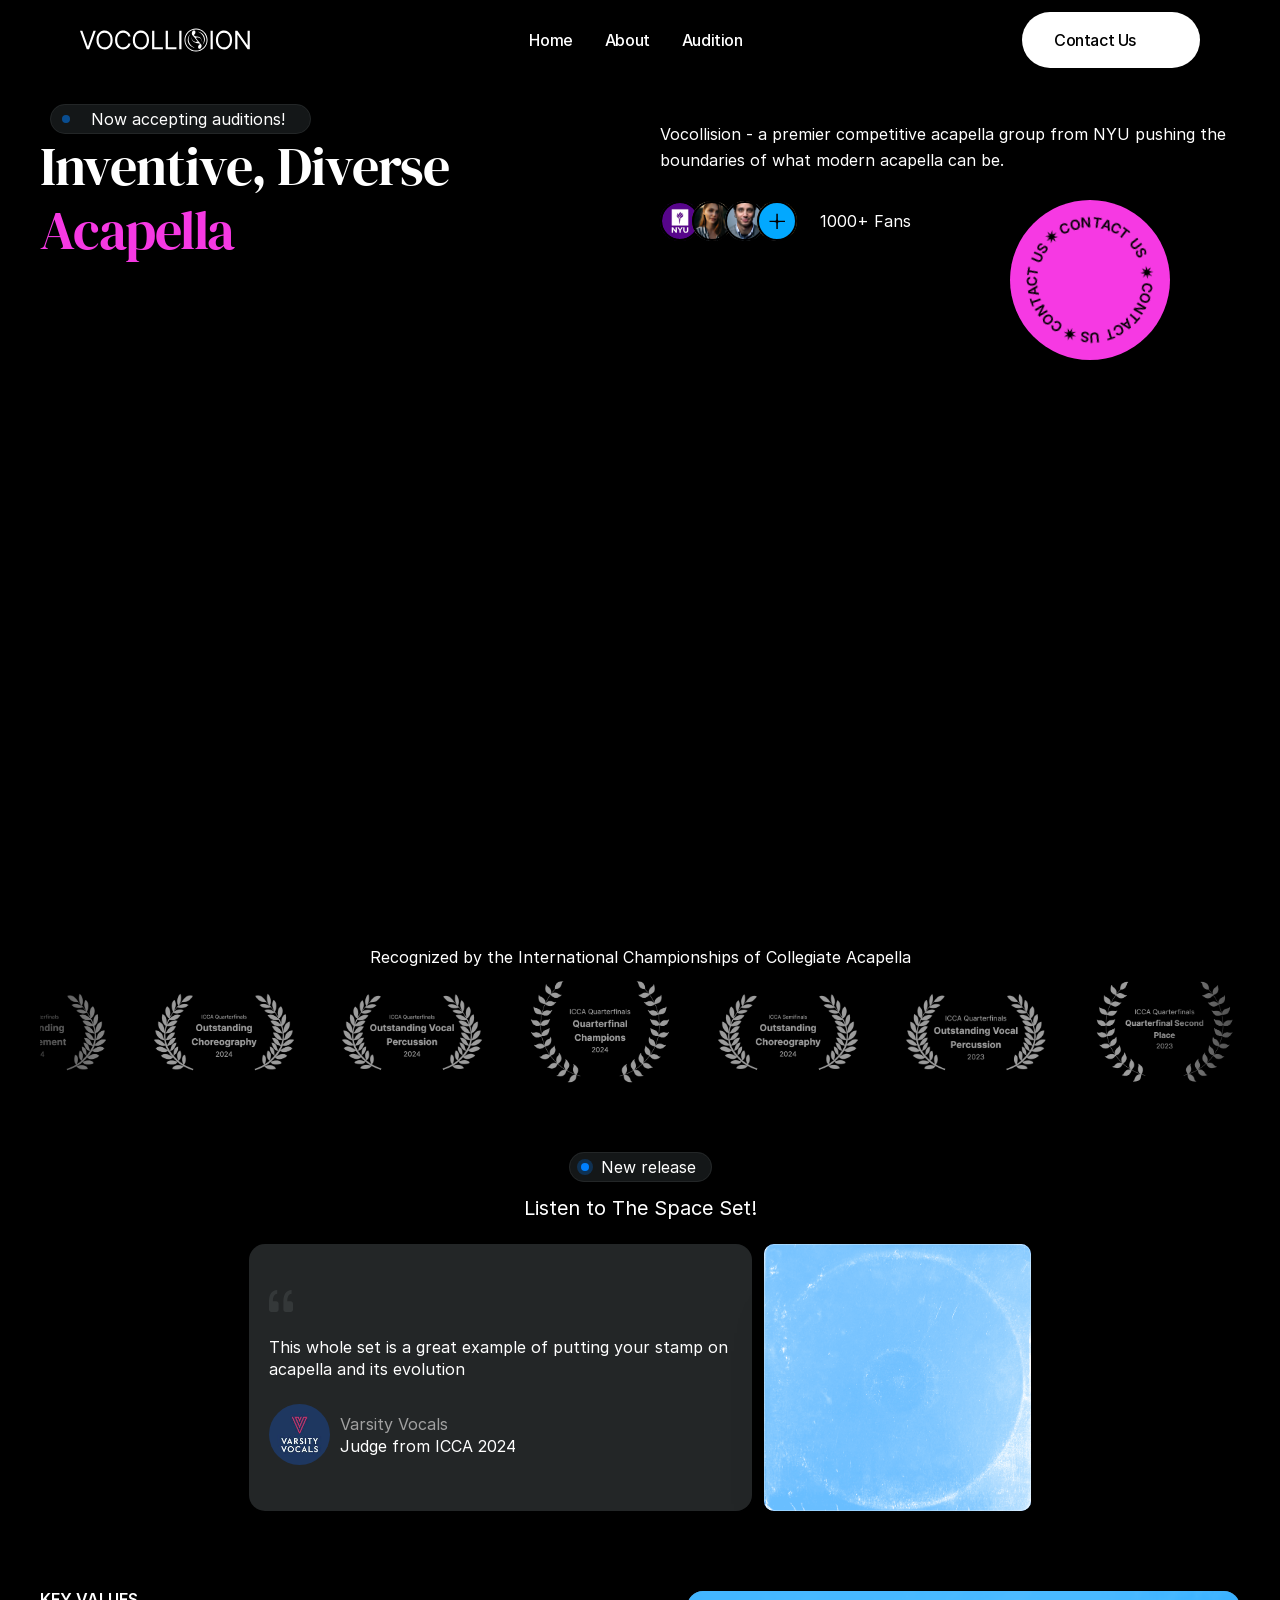
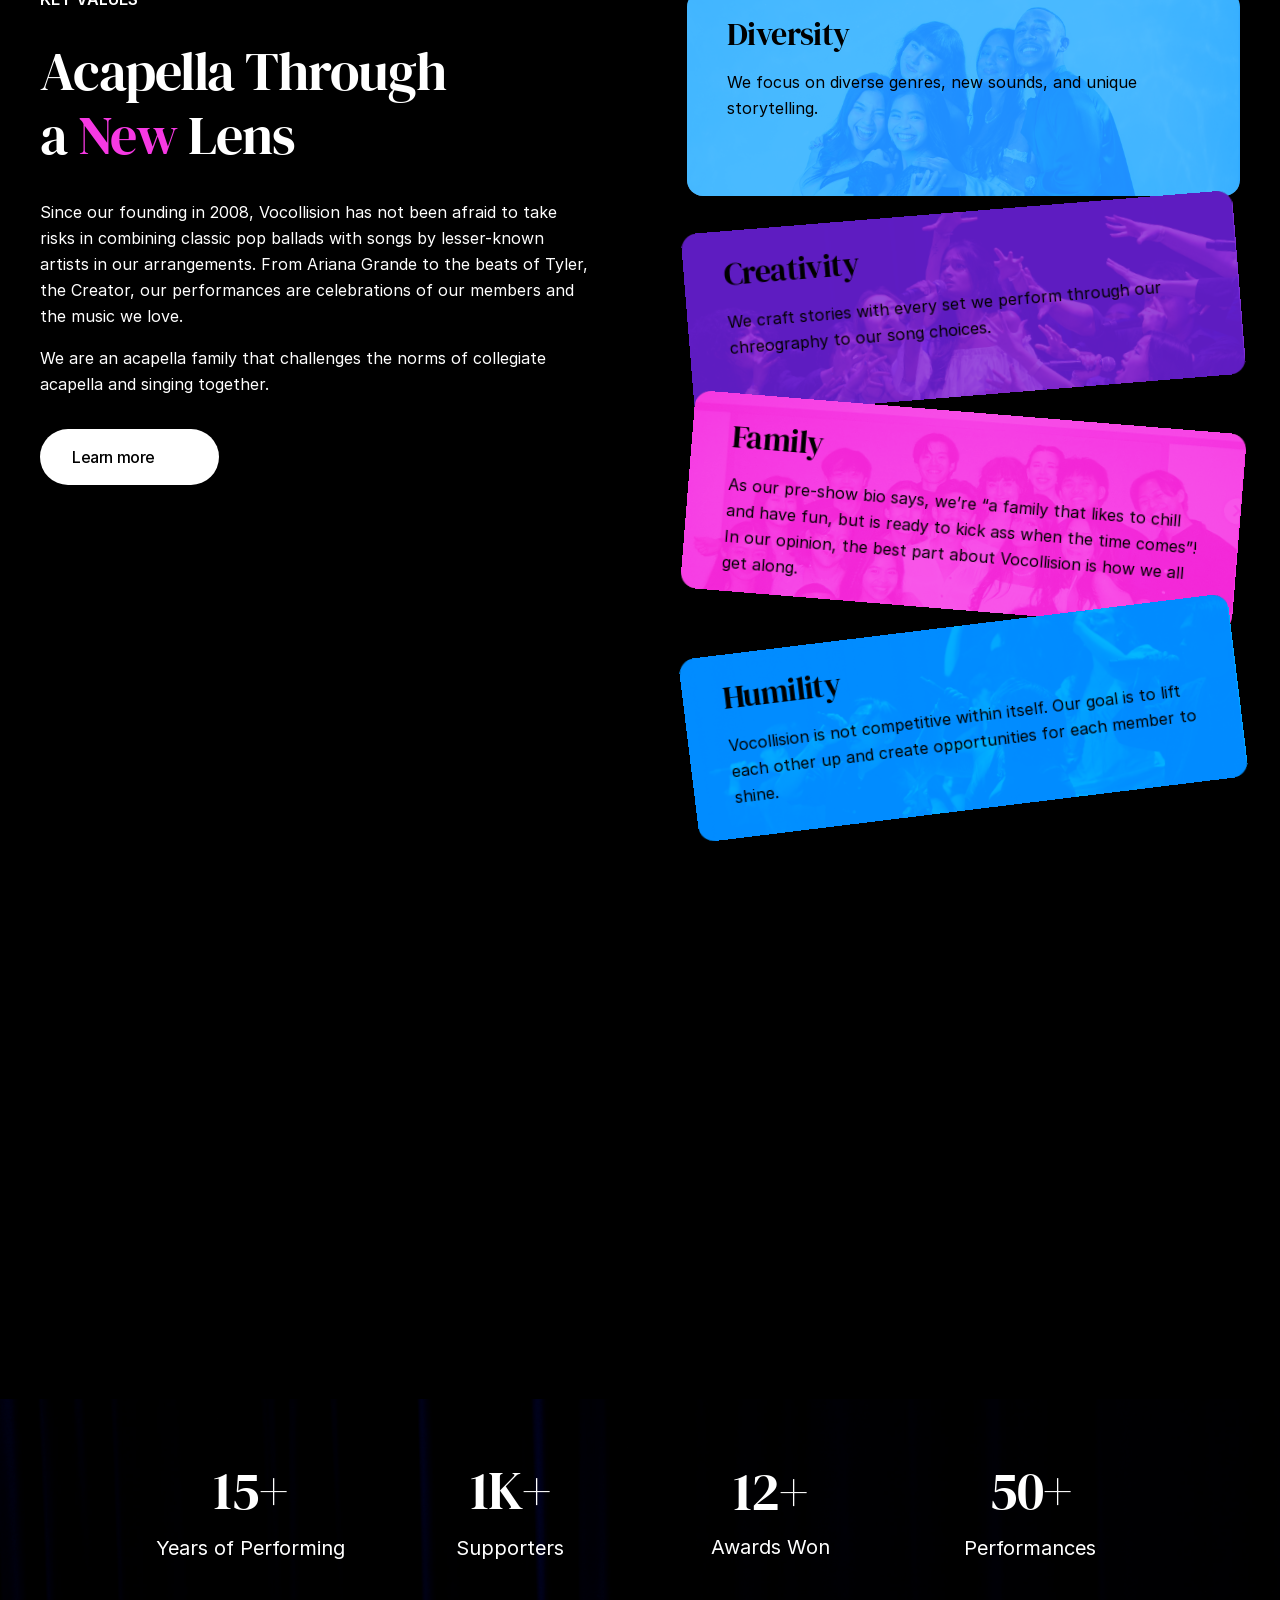
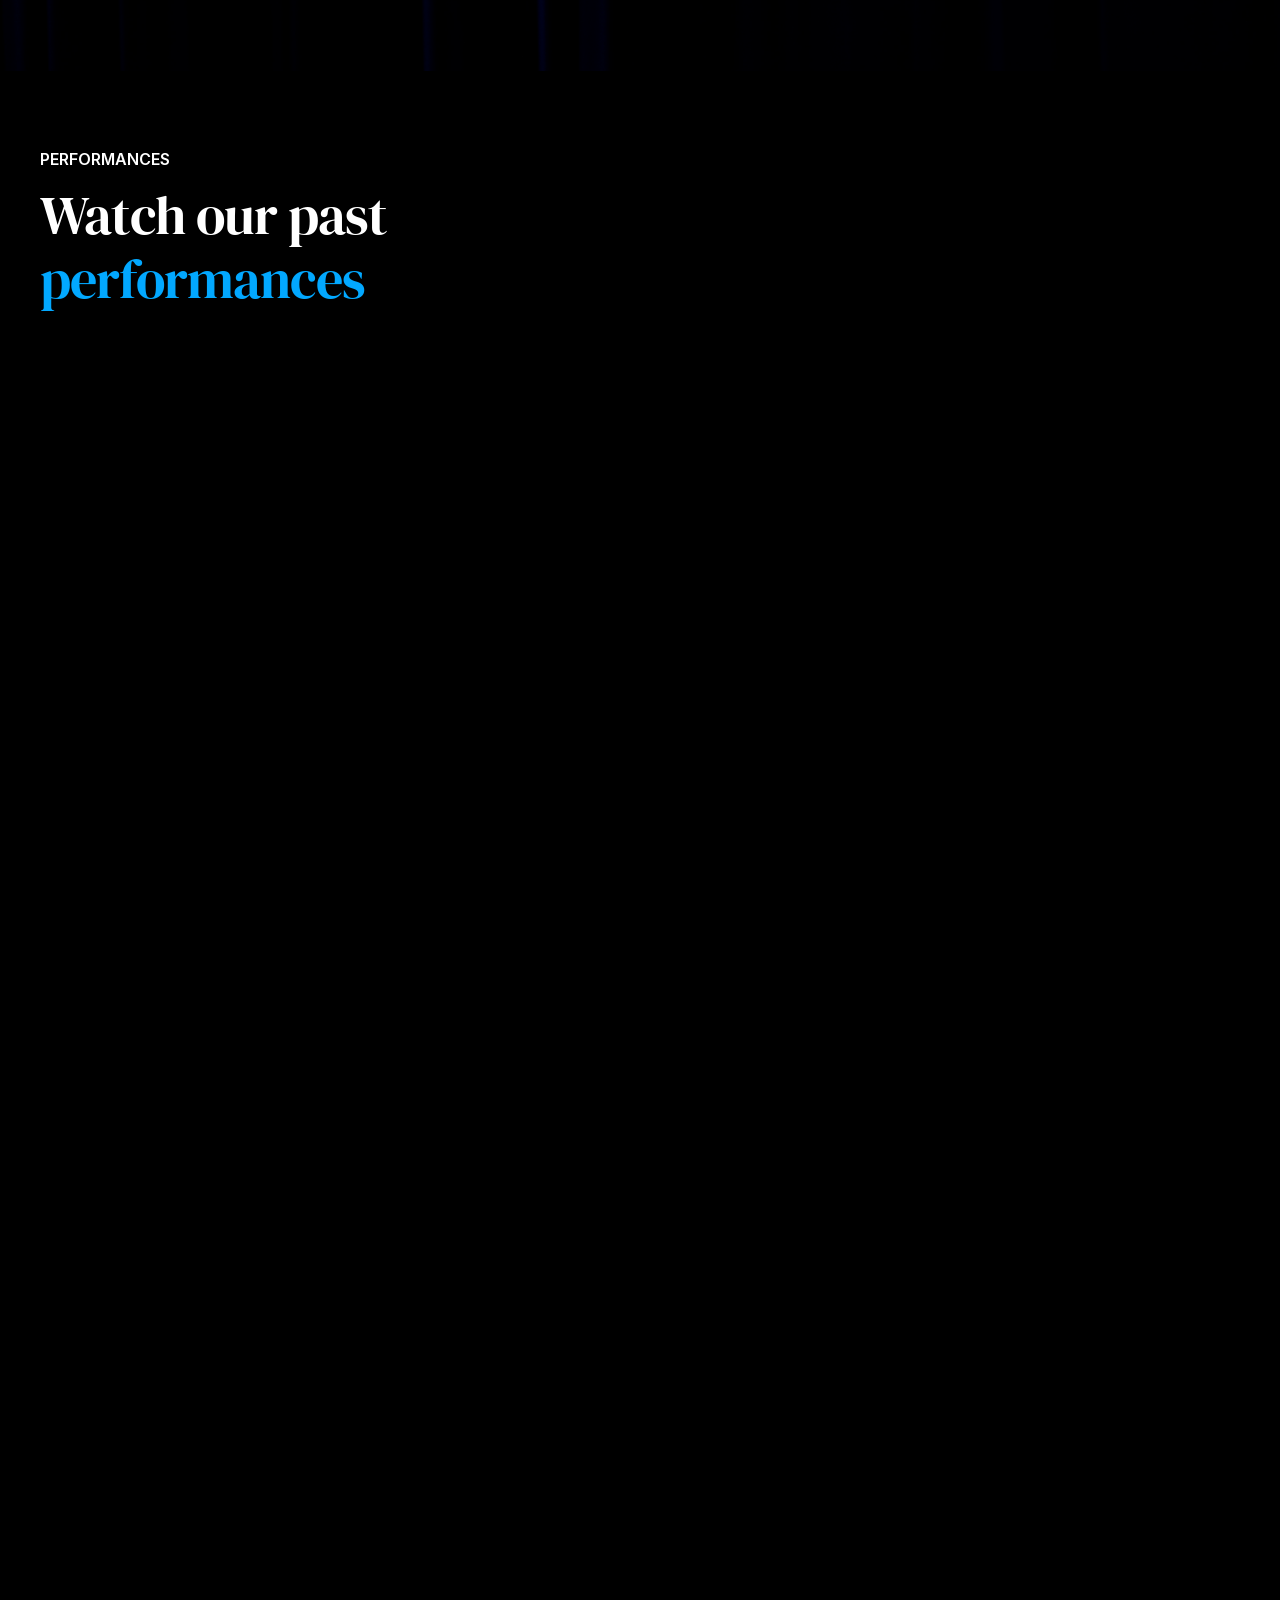
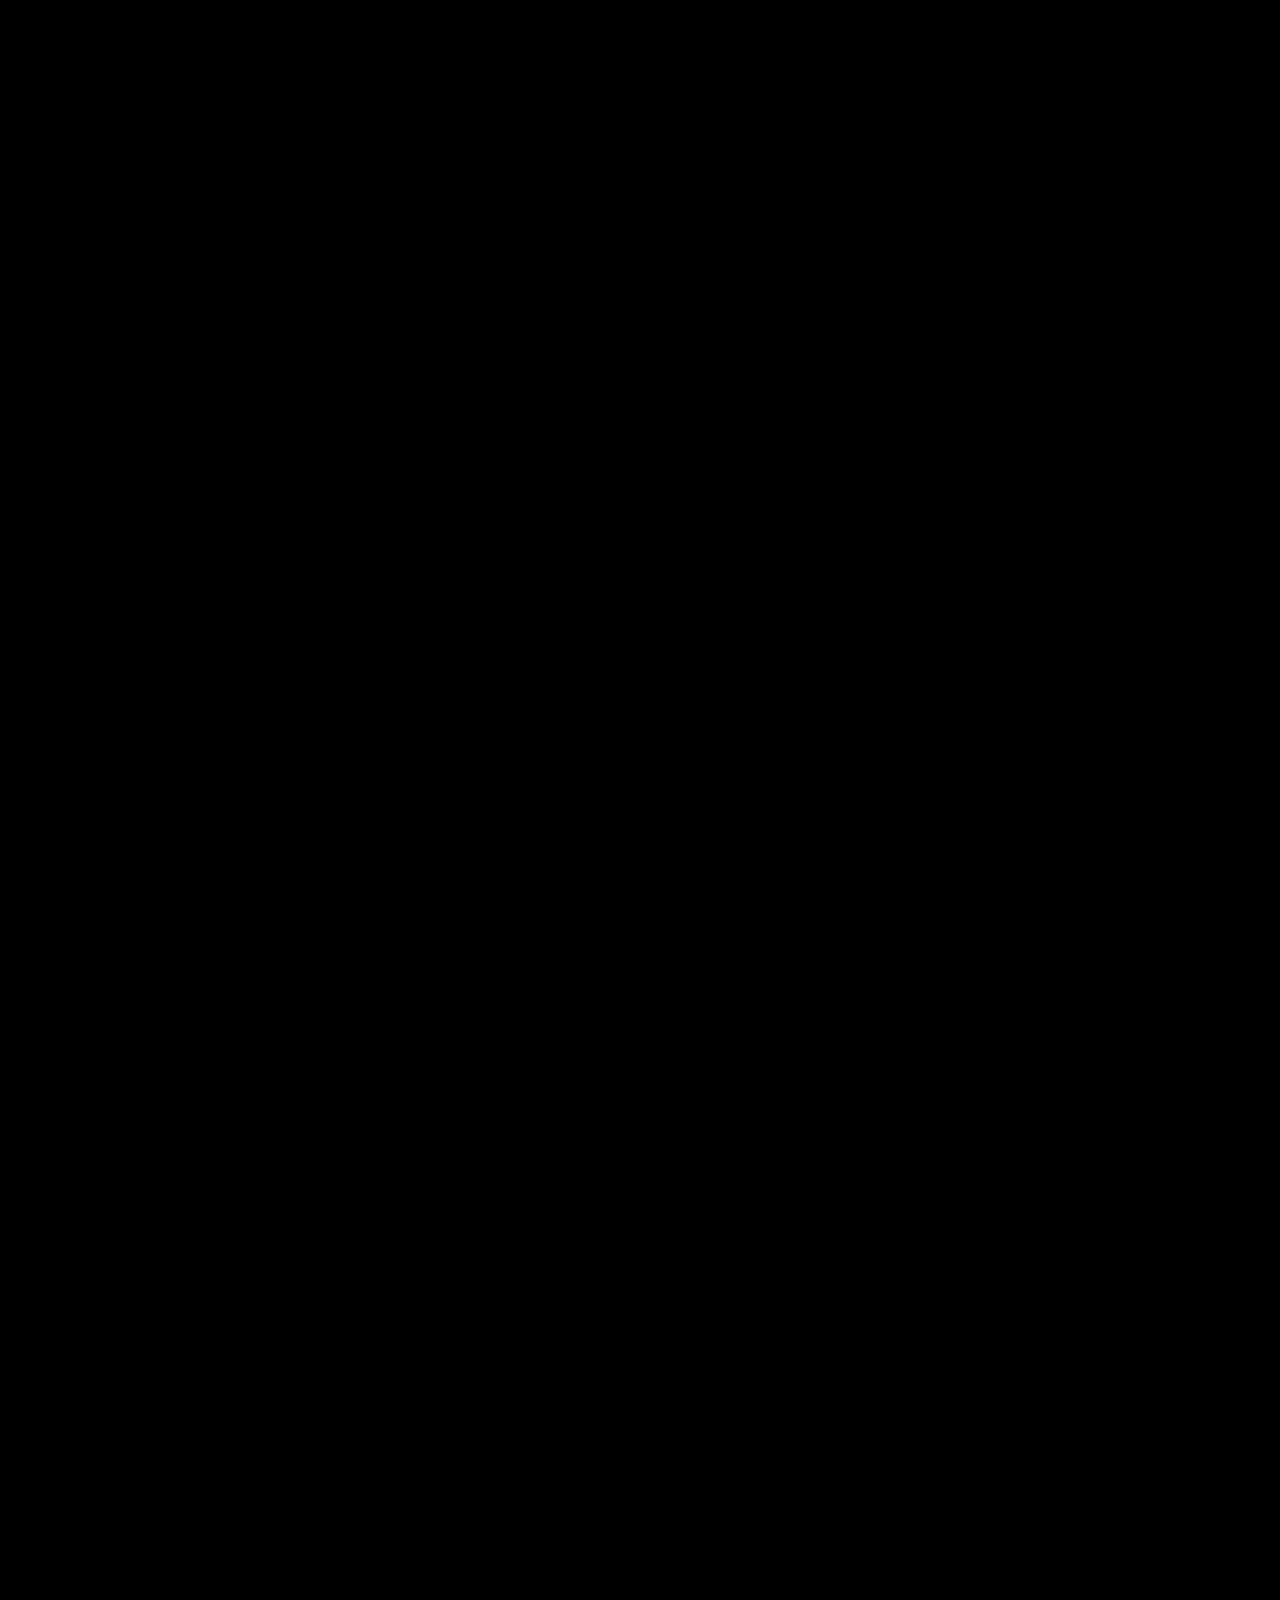
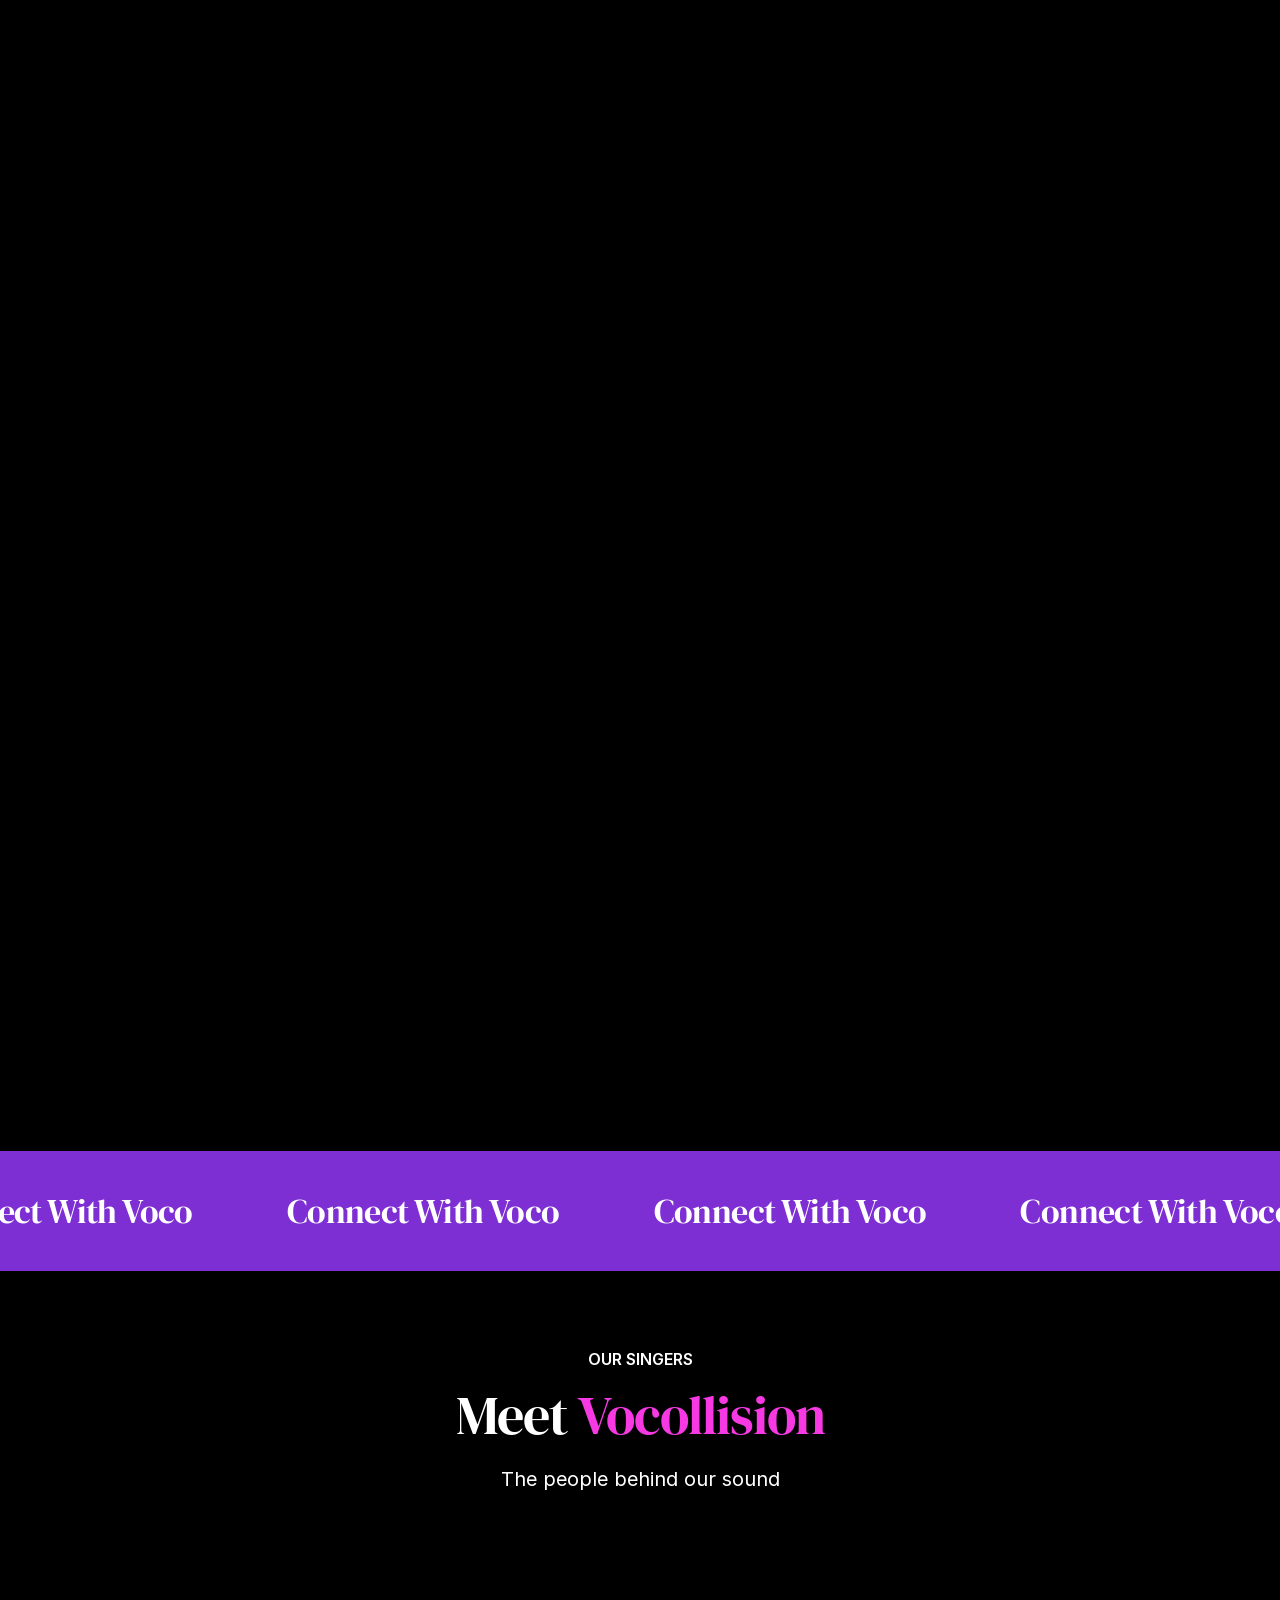
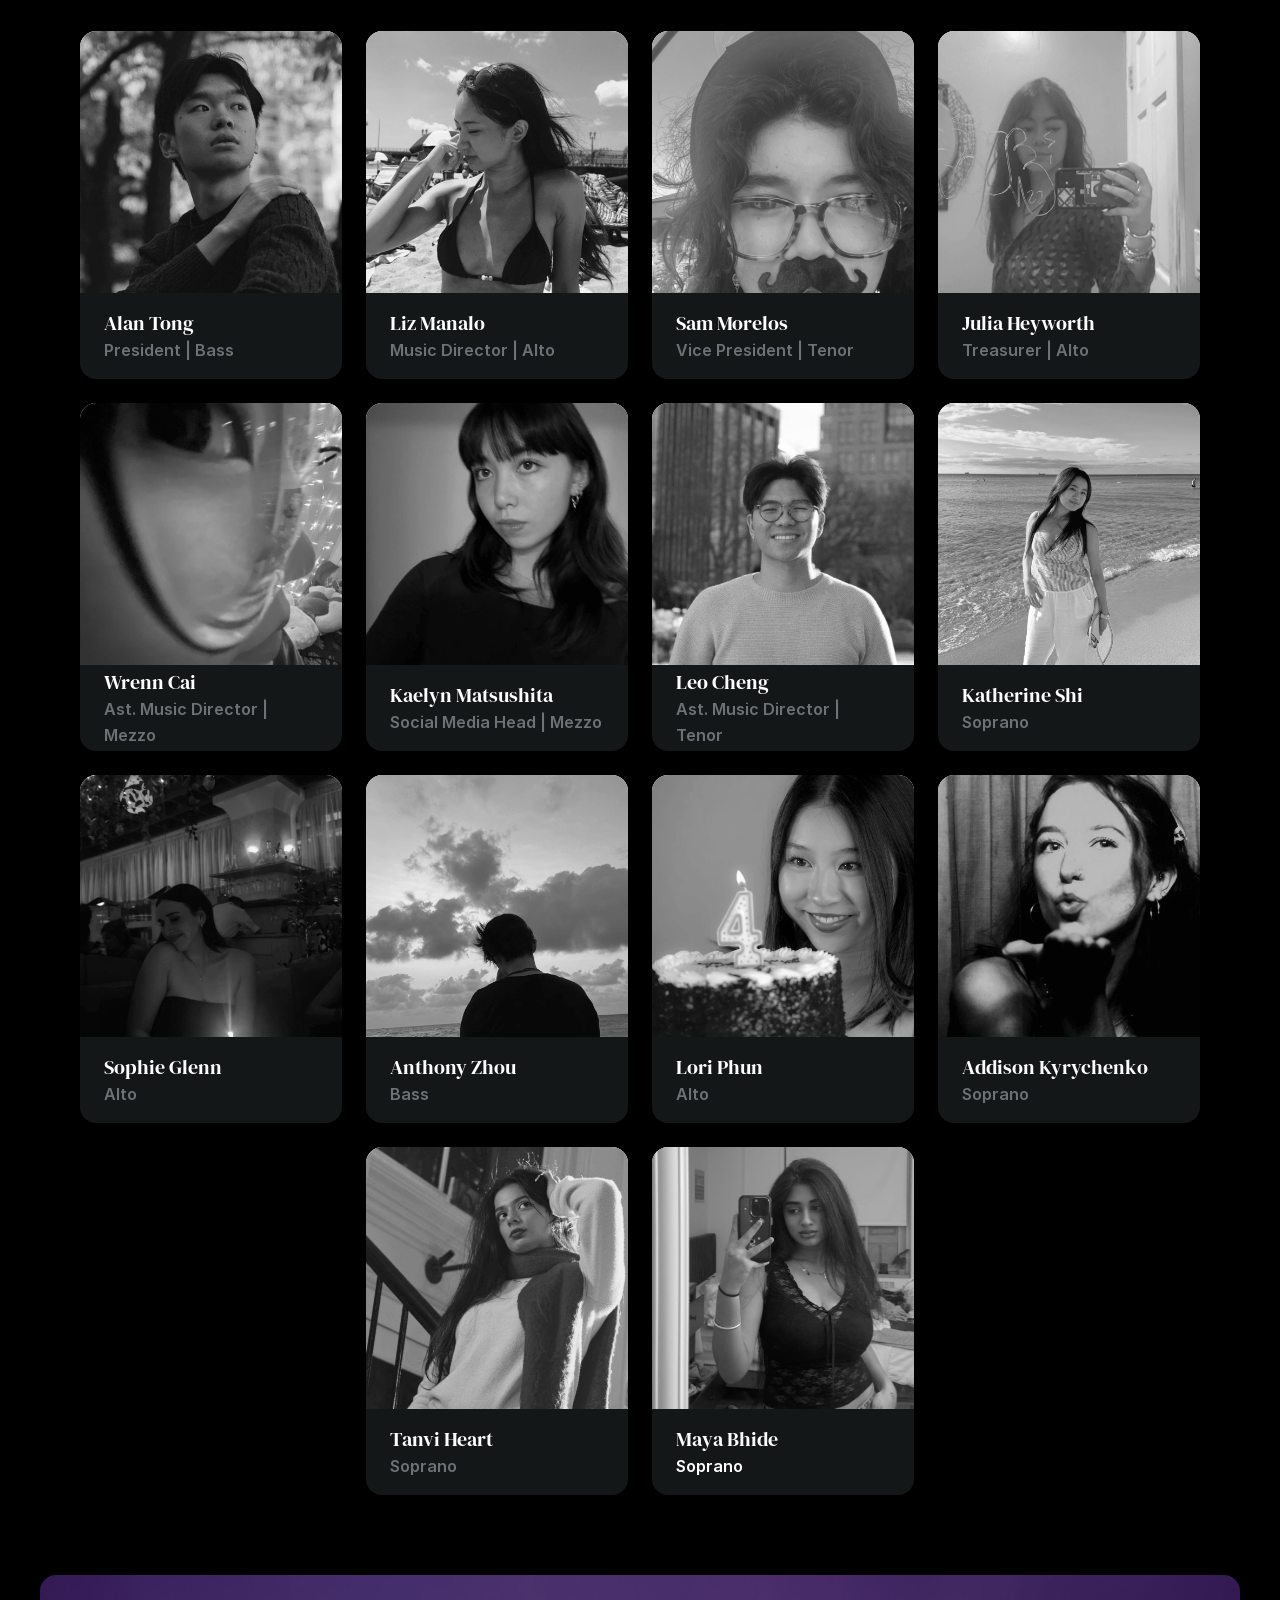
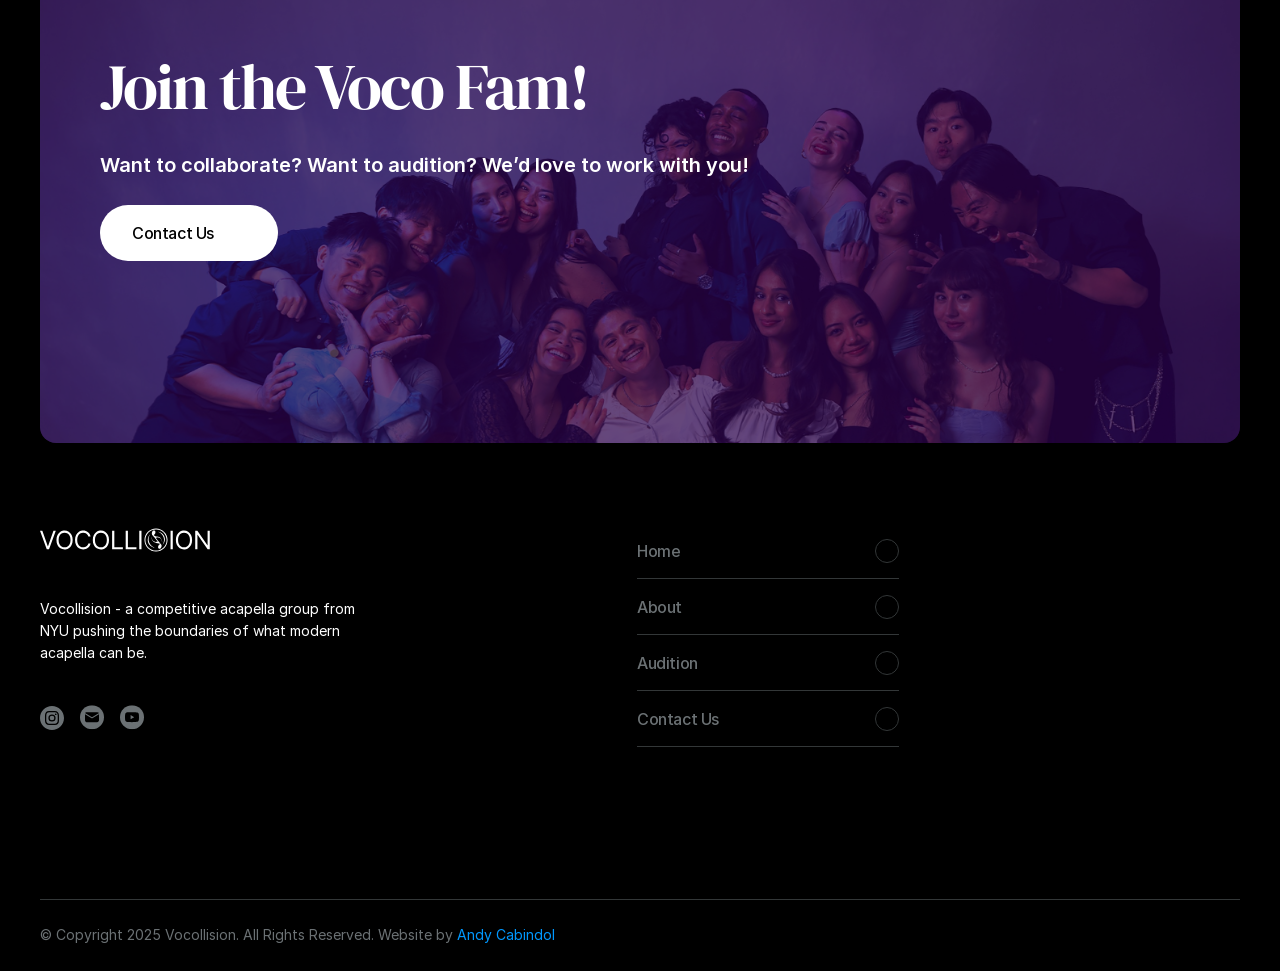
==== commit 17975927: "Center roster card rows" ====
--- a/index.html
+++ b/index.html
@@ -485,7 +485,7 @@
     <!-- End of bodyEnd -->
 
 
-<link rel="stylesheet" href="/assets/custom.css?v=roster-maya-2026-09-04" data-voco-cursor-fix>
+<link rel="stylesheet" href="/assets/custom.css?v=roster-centered-2026-09-04" data-voco-cursor-fix>
 <script src="/assets/nav-audition.js" defer></script>
 <script src="/assets/about-roster.js?v=responsive-roster-maya-2026-09-04" defer></script>
 </body>
--- a/assets/custom.css
+++ b/assets/custom.css
@@ -43,9 +43,10 @@
   display: none !important;
 }
 .voco-roster-grid {
-  display: grid;
+  display: flex;
+  flex-wrap: wrap;
   gap: 24px;
-  grid-template-columns: repeat(3, minmax(0, 1fr));
+  justify-content: center;
   margin: 40px auto 0;
   max-width: 1200px;
   padding: 0 40px;
@@ -58,19 +59,22 @@
   min-width: 0;
   overflow: hidden;
   text-decoration: none;
+  width: calc((100% - 48px) / 3);
 }
 .voco-roster-card > * {
   width: 100% !important;
 }
 @media (max-width: 1023.98px) {
   .voco-roster-grid {
-    grid-template-columns: repeat(2, minmax(0, 1fr));
     padding: 0 24px;
   }
+  .voco-roster-card {
+    width: calc((100% - 24px) / 2);
+  }
 }
 @media (max-width: 639.98px) {
-  .voco-roster-grid {
-    grid-template-columns: minmax(0, 1fr);
+  .voco-roster-card {
+    width: 100%;
   }
 }
 
--- a/assets/custom.css
+++ b/assets/custom.css
@@ -43,9 +43,10 @@
   display: none !important;
 }
 .voco-roster-grid {
-  display: grid;
+  display: flex;
+  flex-wrap: wrap;
   gap: 24px;
-  grid-template-columns: repeat(3, minmax(0, 1fr));
+  justify-content: center;
   margin: 40px auto 0;
   max-width: 1200px;
   padding: 0 40px;
@@ -58,19 +59,22 @@
   min-width: 0;
   overflow: hidden;
   text-decoration: none;
+  width: calc((100% - 48px) / 3);
 }
 .voco-roster-card > * {
   width: 100% !important;
 }
 @media (max-width: 1023.98px) {
   .voco-roster-grid {
-    grid-template-columns: repeat(2, minmax(0, 1fr));
     padding: 0 24px;
   }
+  .voco-roster-card {
+    width: calc((100% - 24px) / 2);
+  }
 }
 @media (max-width: 639.98px) {
-  .voco-roster-grid {
-    grid-template-columns: minmax(0, 1fr);
+  .voco-roster-card {
+    width: 100%;
   }
 }
 
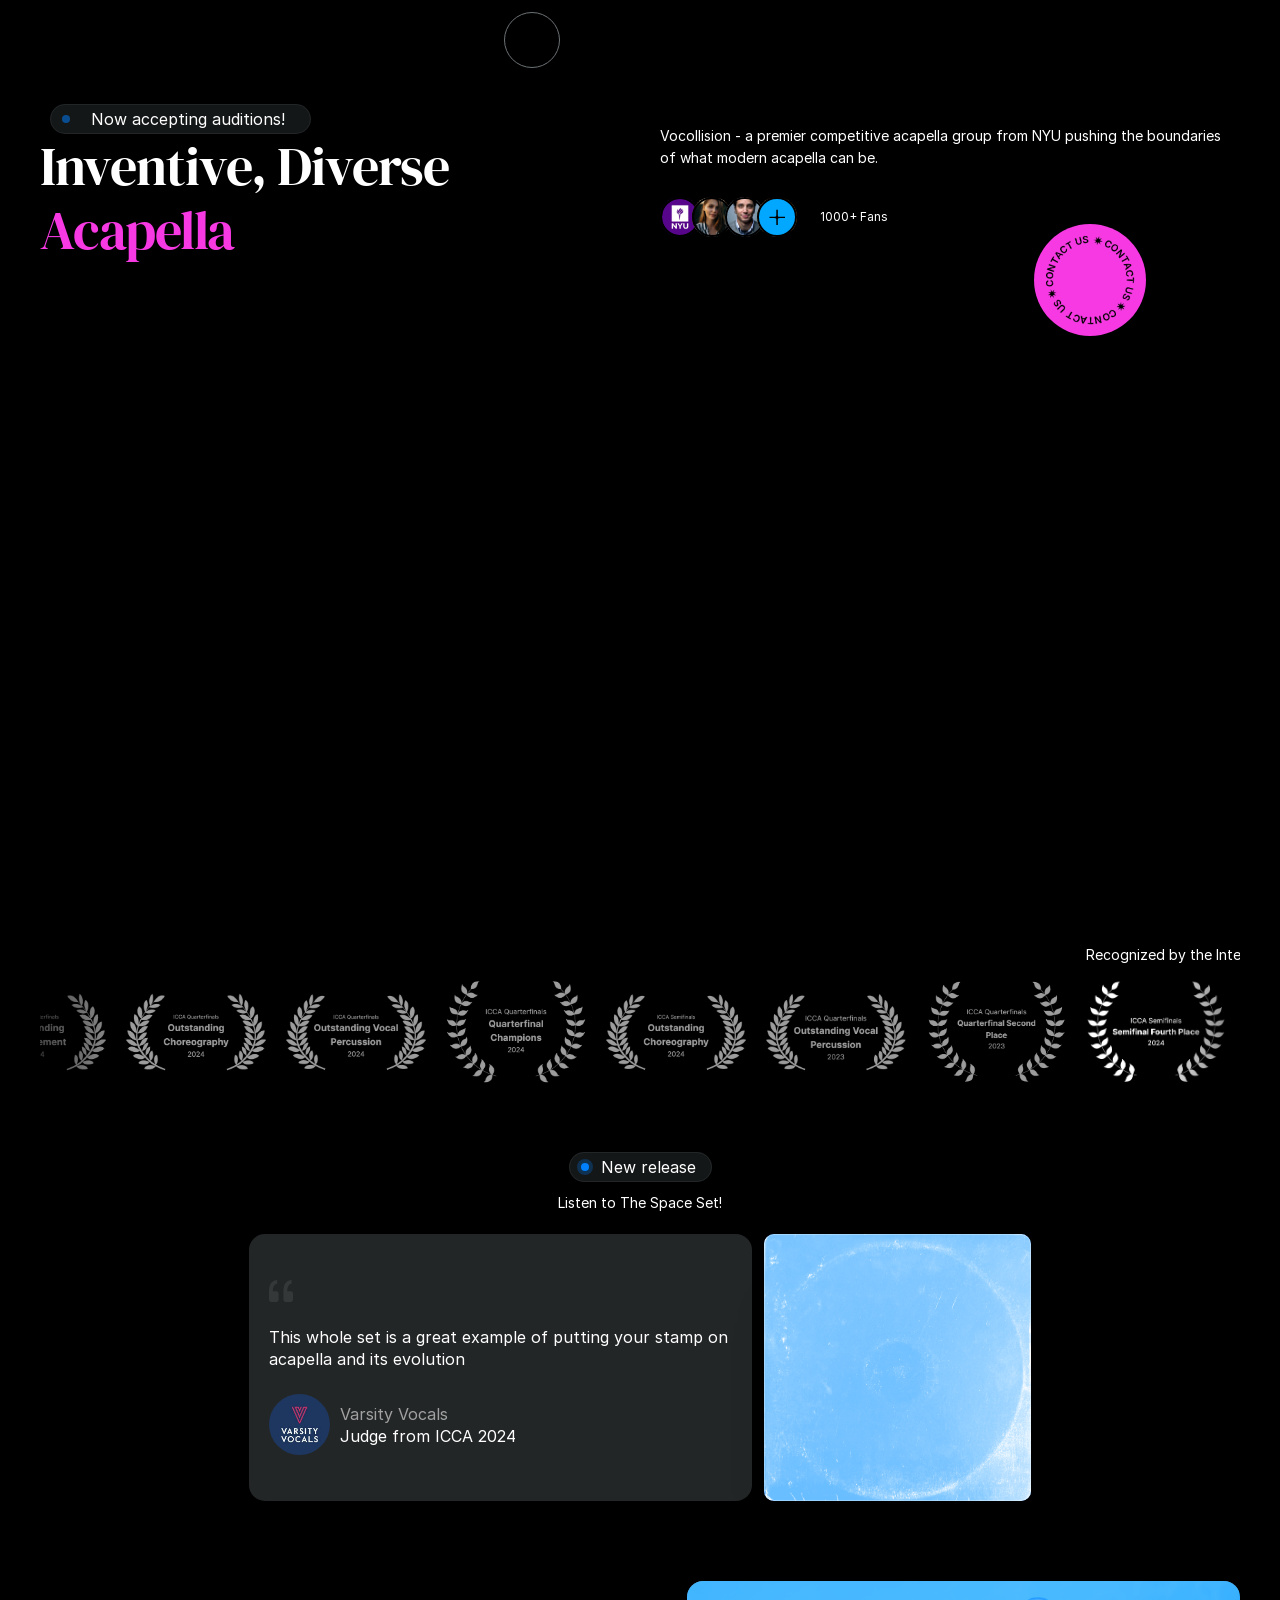
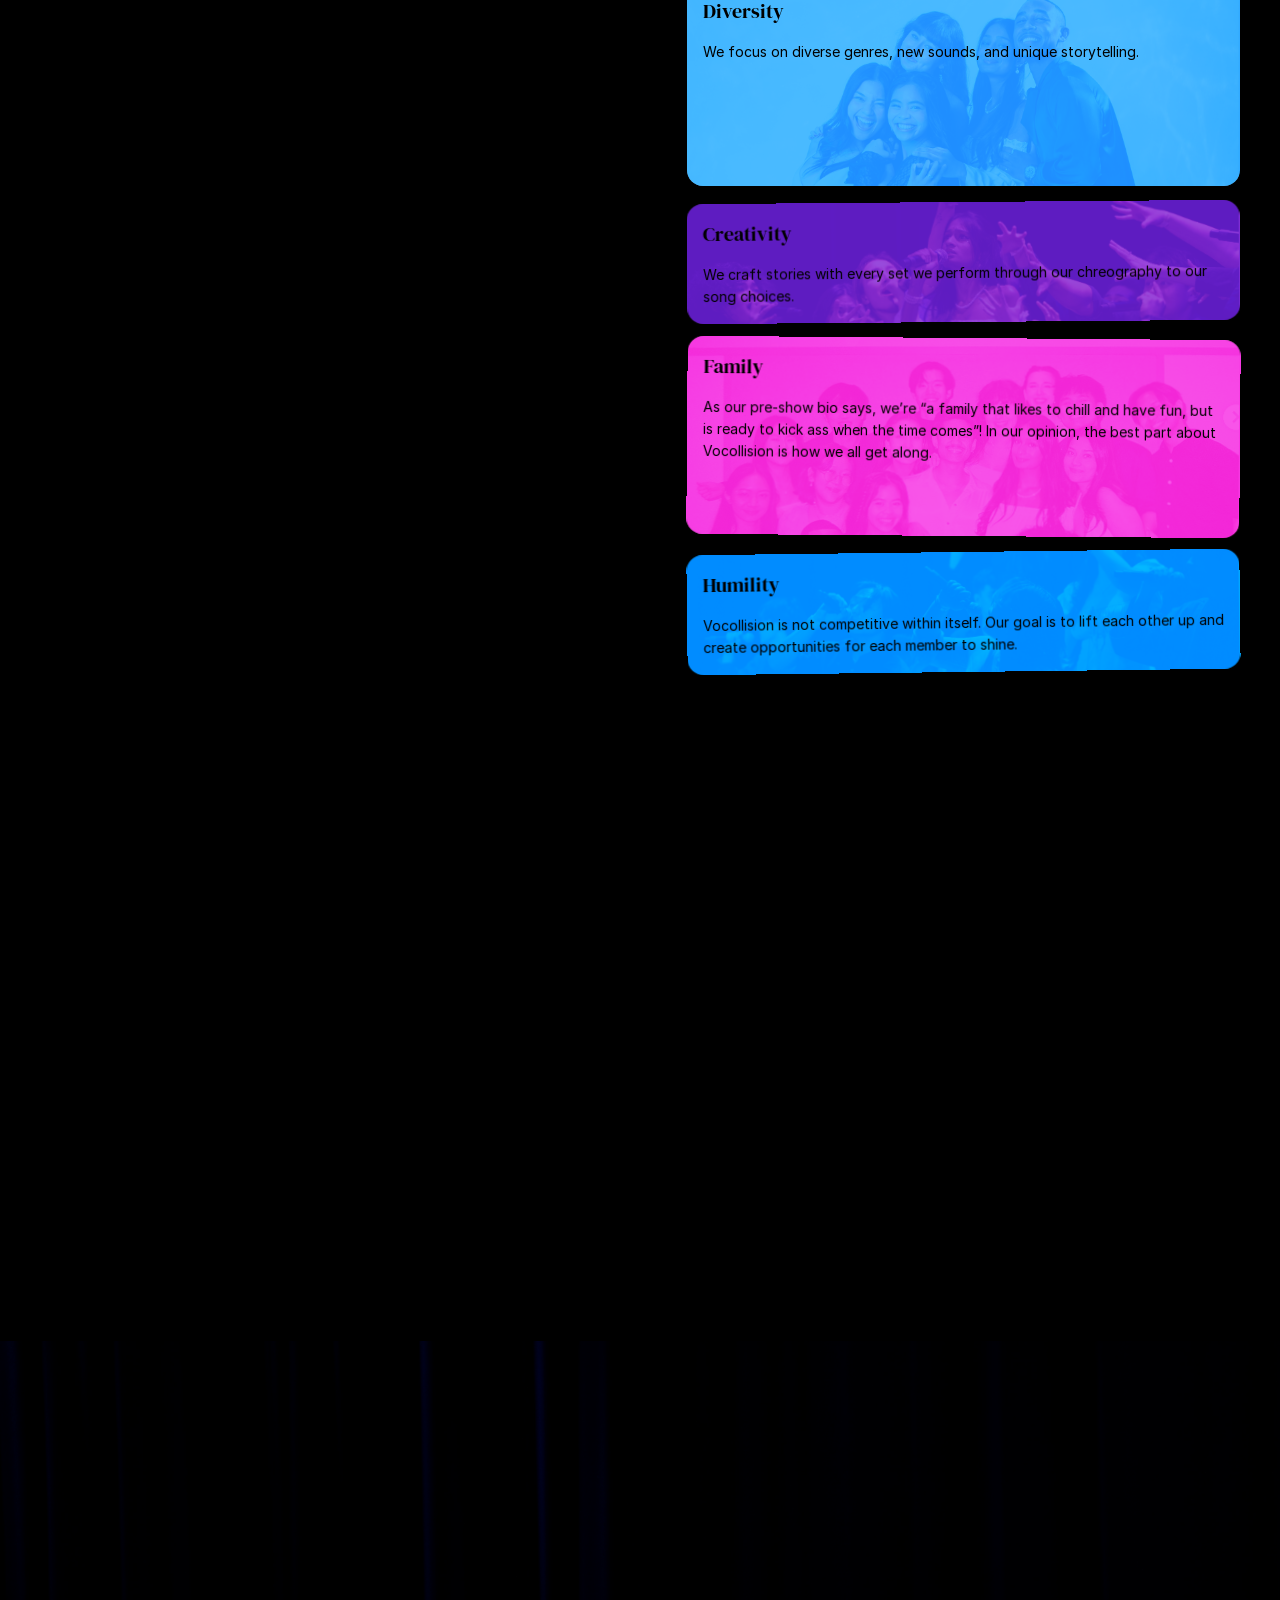
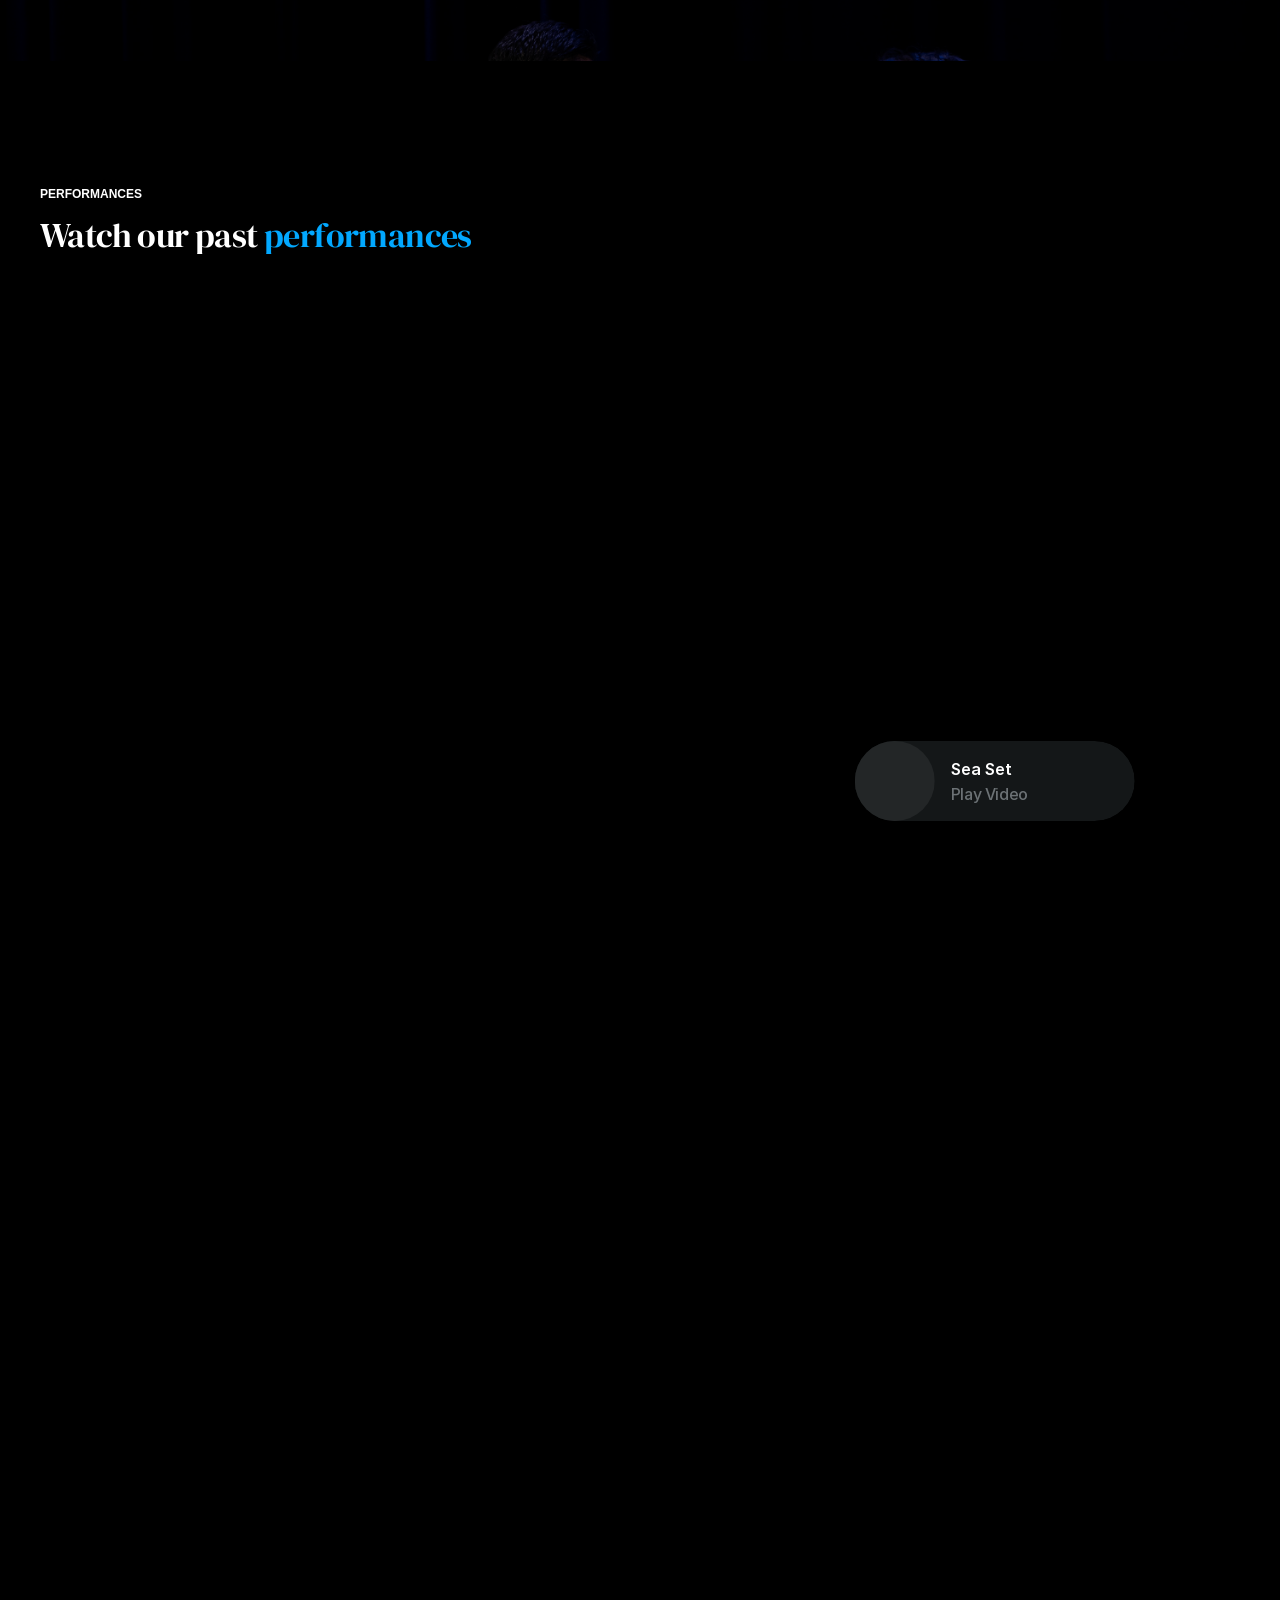
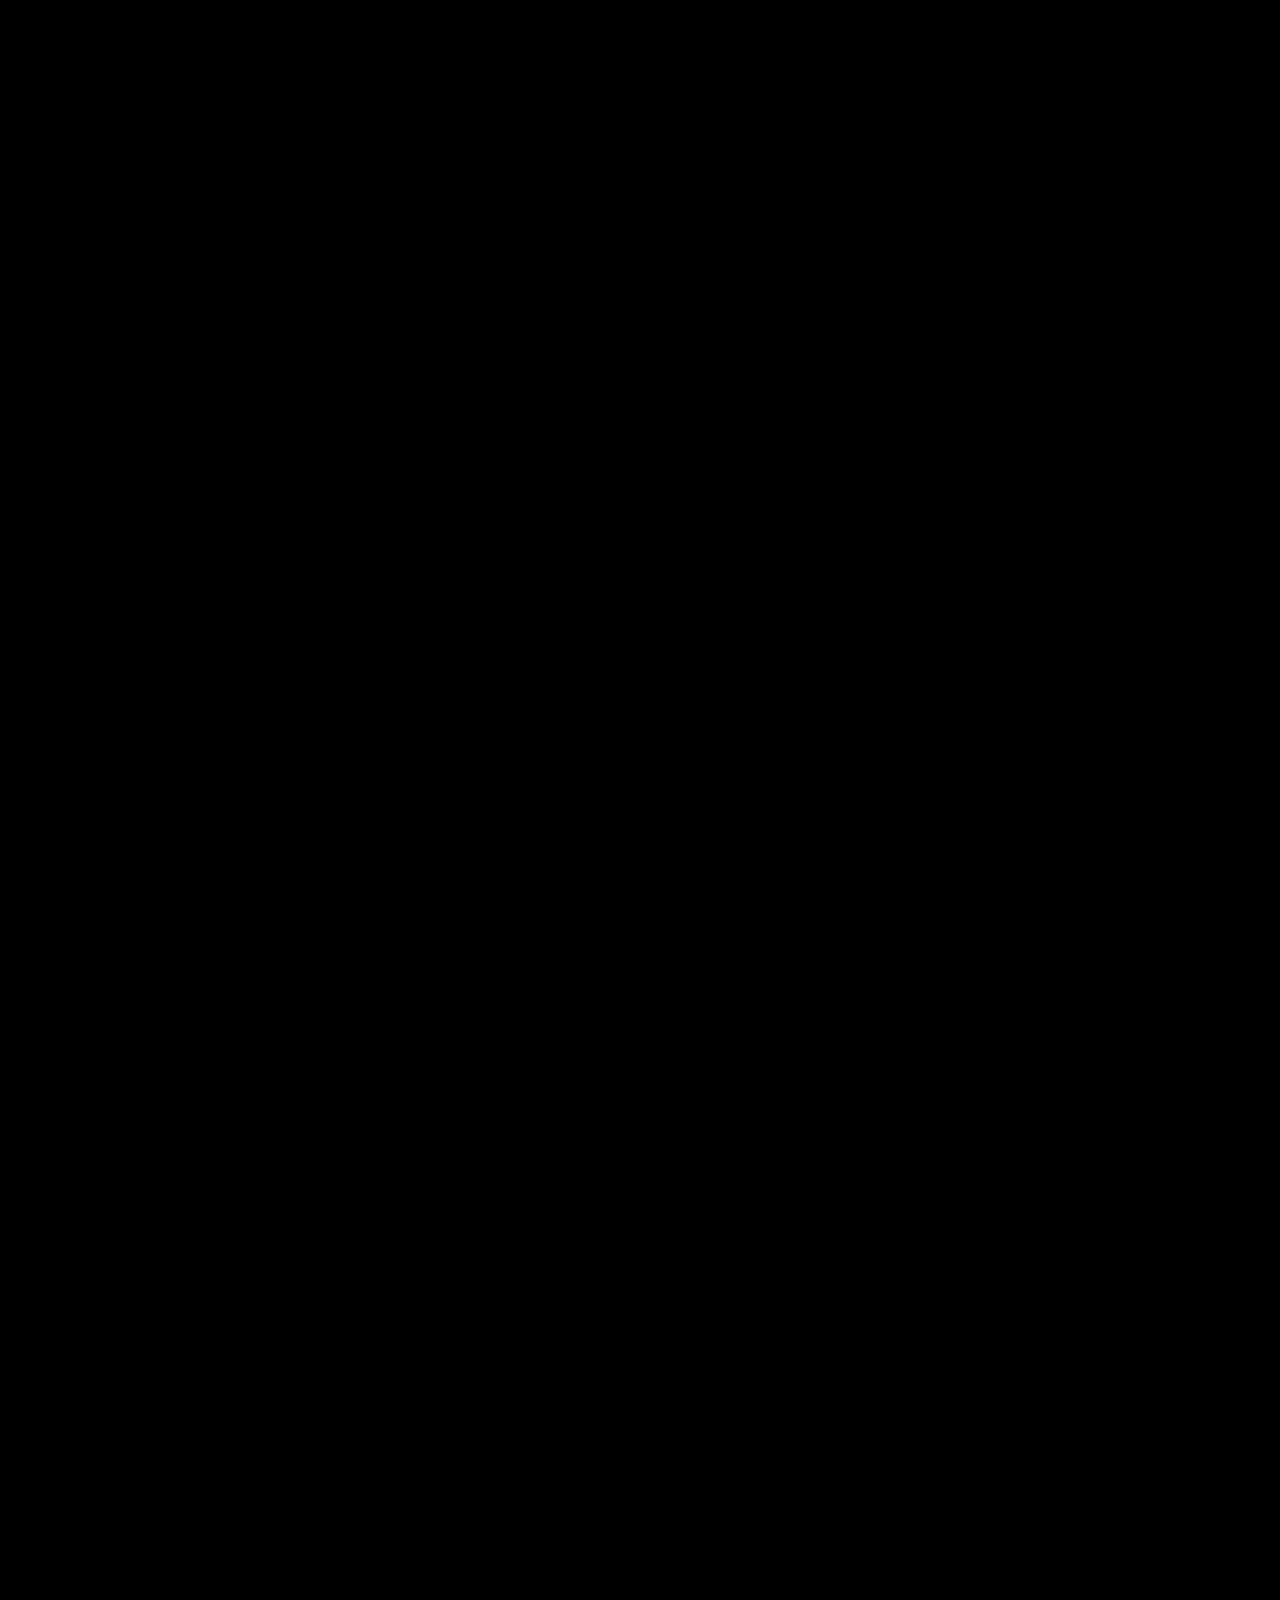
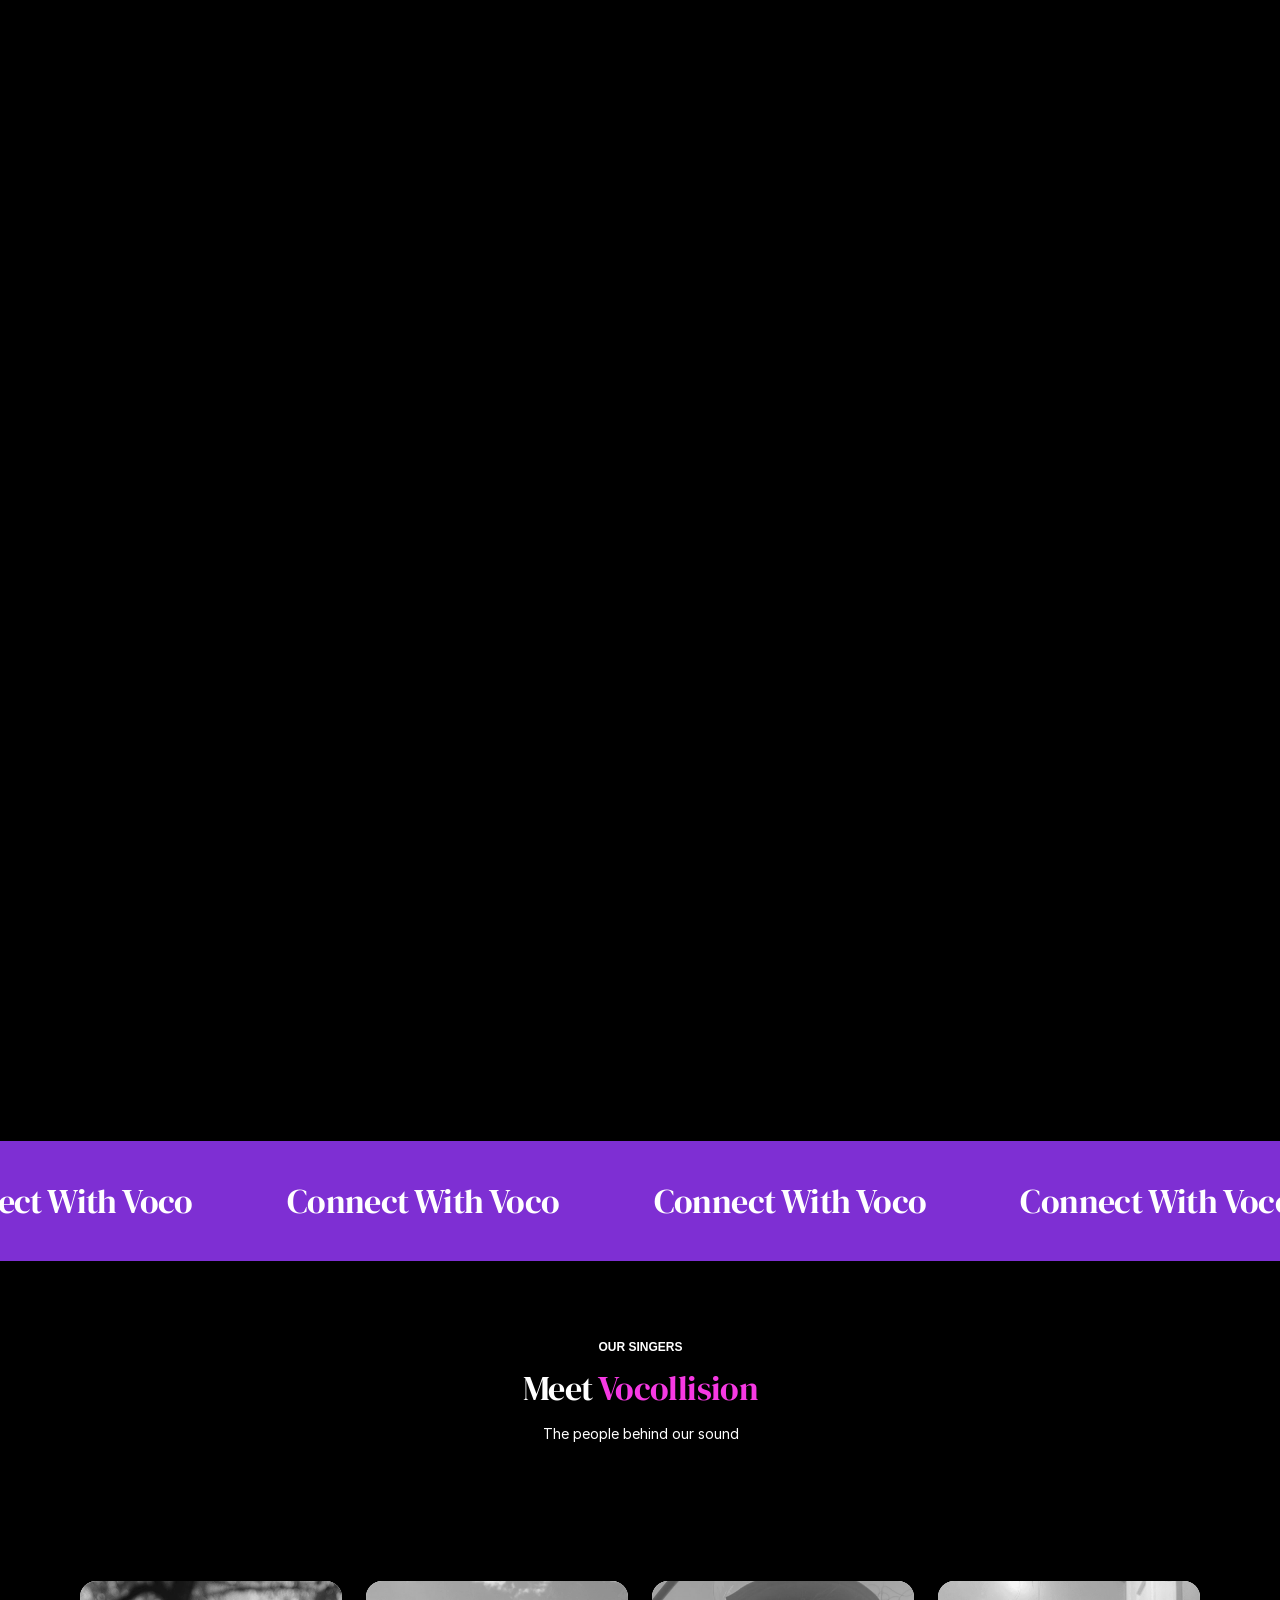
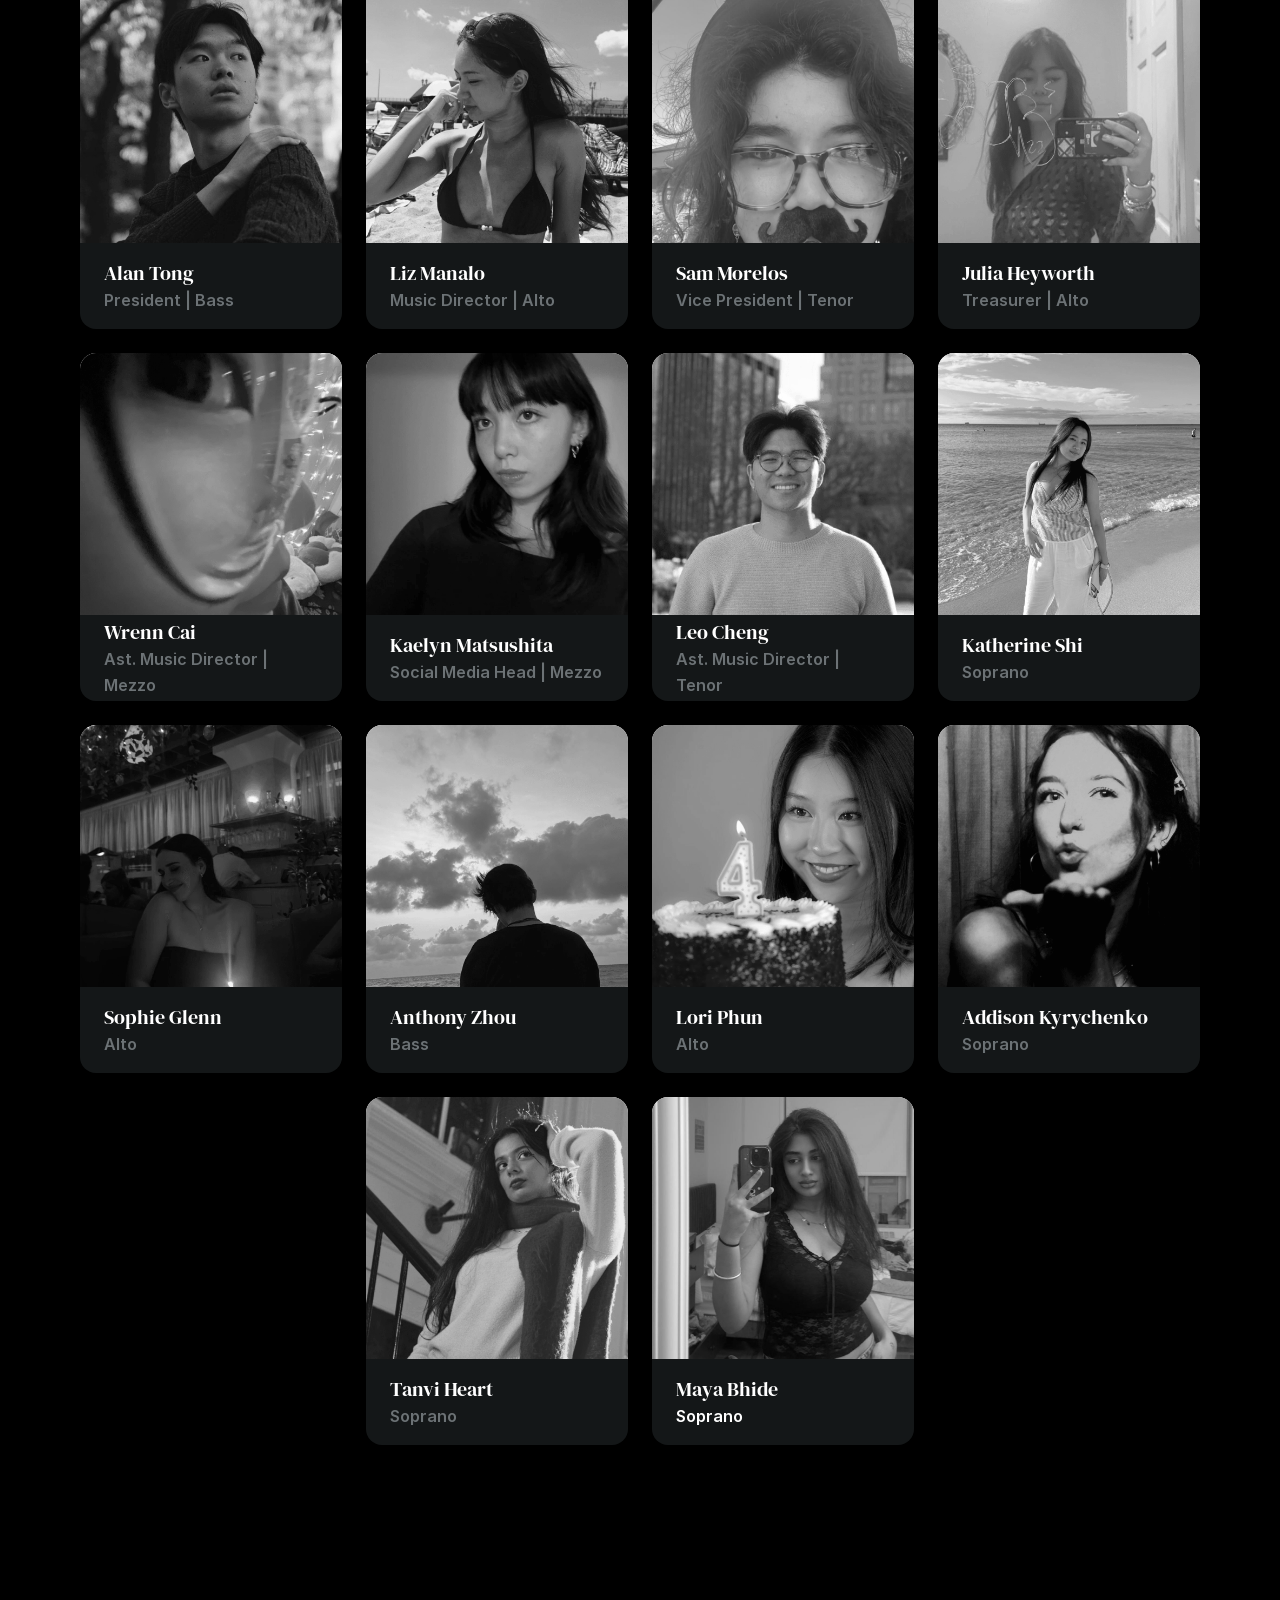
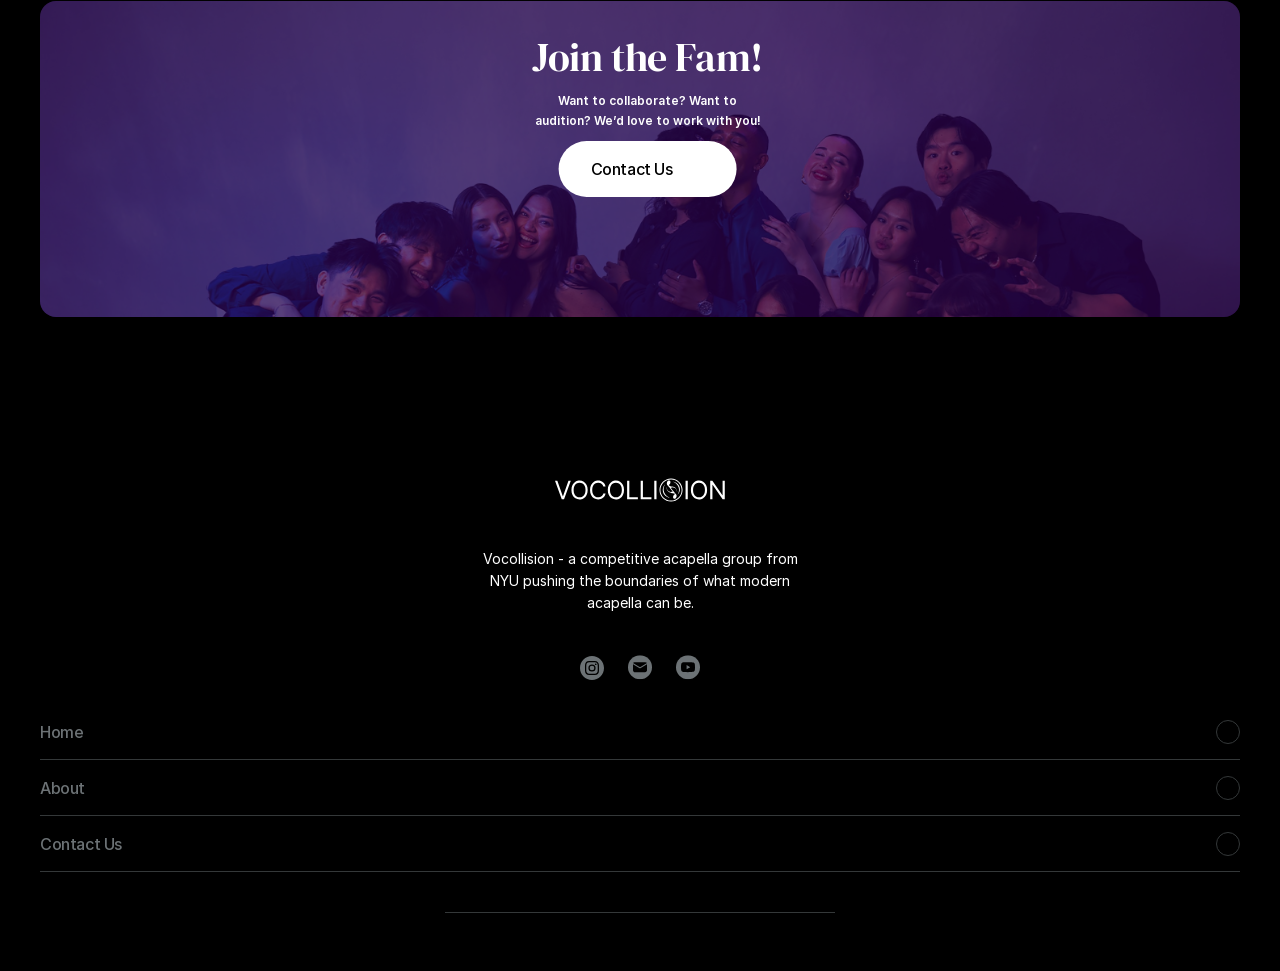
==== commit f63cf877: "Update audition info and routing" ====
--- a/index.html
+++ b/index.html
@@ -485,8 +485,8 @@
     <!-- End of bodyEnd -->
 
 
-<link rel="stylesheet" href="/assets/custom.css?v=roster-centered-2026-09-04" data-voco-cursor-fix>
-<script src="/assets/nav-audition.js" defer></script>
+<link rel="stylesheet" href="/assets/custom.css?v=audition-card-2026-09-10" data-voco-cursor-fix>
 <script src="/assets/about-roster.js?v=responsive-roster-maya-2026-09-04" defer></script>
+<script src="/assets/audition-info.js?v=2026-09-10-5" defer></script>
 </body>
 </html>
--- a/assets/custom.css
+++ b/assets/custom.css
@@ -20,7 +20,7 @@
   font-weight: 500;
 }
 
-/* Auditions are closed: remove the home callout and virtual-audition card. */
+/* Audition page: present the current details in one focused information card. */
 .framer-zceti a[data-framer-name="Availability"][href="/audition/"],
 .framer-zceti a[data-framer-name="Availability"][href="/audition"] {
   display: none !important;
@@ -28,14 +28,35 @@
 .framer-17809nu[data-framer-name="Audition Card 1"] {
   display: none !important;
 }
-.framer-17809nu[data-framer-name="Audition Card 2"] .framer-1pbflrj h4,
-.framer-17809nu[data-framer-name="Audition Card 2"] .framer-1mjktxb h6 {
-  font-size: 0 !important;
-}
-.framer-17809nu[data-framer-name="Audition Card 2"] .framer-1pbflrj h4::after,
-.framer-17809nu[data-framer-name="Audition Card 2"] .framer-1mjktxb h6::after {
-  content: "Audition info";
-  font-size: 1.5rem;
+.framer-7xVzg .framer-numz4a {
+  justify-content: center !important;
+}
+.framer-17809nu[data-framer-name="Audition Card 2"] {
+  margin-inline: auto;
+  width: min(100%, 960px) !important;
+}
+.framer-17809nu[data-framer-name="Audition Card 2"] .framer-1apr3wo {
+  width: 100% !important;
+}
+.voco-audition-info {
+  color: #fff;
+  display: grid;
+  gap: 28px;
+}
+.voco-audition-info section { display: grid; gap: 12px; }
+.voco-audition-info h5, .voco-audition-info h6, .voco-audition-info p { margin: 0; }
+.voco-audition-info h5 { color: #fff; font-size: 1.35rem; letter-spacing: -.02em; }
+.voco-audition-info h6 { color: #f9d01d; font-size: .8rem; font-weight: 700; letter-spacing: .12em; text-transform: uppercase; }
+.voco-audition-info p, .voco-audition-info li { color: #fff; font-size: 17px; line-height: 1.65; }
+.voco-audition-info .voco-audition-deadline { color: #f9d01d; font-weight: 700; }
+.voco-audition-info .voco-audition-dates { display: grid; gap: 12px; grid-template-columns: repeat(2, minmax(0, 1fr)); }
+.voco-audition-info .voco-audition-date { background: rgba(255, 255, 255, .1); border-left: 2px solid #f9d01d; border-radius: 0 10px 10px 0; padding: 14px 16px; }
+.voco-audition-info .voco-audition-submit { align-items: center; background: #fff; border-radius: 999px; color: #141718; display: inline-flex; font-weight: 700; justify-content: center; margin-top: 4px; min-height: 48px; padding: 12px 20px; text-decoration: none; transition: transform .2s ease, background-color .2s ease; }
+.voco-audition-info .voco-audition-submit:hover { background: #f9d01d; transform: translateY(-2px); }
+@media (max-width: 600px) {
+  .voco-audition-info .voco-audition-dates { grid-template-columns: 1fr; }
+  .voco-audition-info h5 { font-size: 1.2rem; }
+  .voco-audition-info p, .voco-audition-info li { font-size: 16px; }
 }
 
 /* Responsive team roster: executive board first, then regular members. */
--- a/assets/custom.css
+++ b/assets/custom.css
@@ -20,7 +20,7 @@
   font-weight: 500;
 }
 
-/* Auditions are closed: remove the home callout and virtual-audition card. */
+/* Audition page: present the current details in one focused information card. */
 .framer-zceti a[data-framer-name="Availability"][href="/audition/"],
 .framer-zceti a[data-framer-name="Availability"][href="/audition"] {
   display: none !important;
@@ -28,14 +28,35 @@
 .framer-17809nu[data-framer-name="Audition Card 1"] {
   display: none !important;
 }
-.framer-17809nu[data-framer-name="Audition Card 2"] .framer-1pbflrj h4,
-.framer-17809nu[data-framer-name="Audition Card 2"] .framer-1mjktxb h6 {
-  font-size: 0 !important;
-}
-.framer-17809nu[data-framer-name="Audition Card 2"] .framer-1pbflrj h4::after,
-.framer-17809nu[data-framer-name="Audition Card 2"] .framer-1mjktxb h6::after {
-  content: "Audition info";
-  font-size: 1.5rem;
+.framer-7xVzg .framer-numz4a {
+  justify-content: center !important;
+}
+.framer-17809nu[data-framer-name="Audition Card 2"] {
+  margin-inline: auto;
+  width: min(100%, 960px) !important;
+}
+.framer-17809nu[data-framer-name="Audition Card 2"] .framer-1apr3wo {
+  width: 100% !important;
+}
+.voco-audition-info {
+  color: #fff;
+  display: grid;
+  gap: 28px;
+}
+.voco-audition-info section { display: grid; gap: 12px; }
+.voco-audition-info h5, .voco-audition-info h6, .voco-audition-info p { margin: 0; }
+.voco-audition-info h5 { color: #fff; font-size: 1.35rem; letter-spacing: -.02em; }
+.voco-audition-info h6 { color: #f9d01d; font-size: .8rem; font-weight: 700; letter-spacing: .12em; text-transform: uppercase; }
+.voco-audition-info p, .voco-audition-info li { color: #fff; font-size: 17px; line-height: 1.65; }
+.voco-audition-info .voco-audition-deadline { color: #f9d01d; font-weight: 700; }
+.voco-audition-info .voco-audition-dates { display: grid; gap: 12px; grid-template-columns: repeat(2, minmax(0, 1fr)); }
+.voco-audition-info .voco-audition-date { background: rgba(255, 255, 255, .1); border-left: 2px solid #f9d01d; border-radius: 0 10px 10px 0; padding: 14px 16px; }
+.voco-audition-info .voco-audition-submit { align-items: center; background: #fff; border-radius: 999px; color: #141718; display: inline-flex; font-weight: 700; justify-content: center; margin-top: 4px; min-height: 48px; padding: 12px 20px; text-decoration: none; transition: transform .2s ease, background-color .2s ease; }
+.voco-audition-info .voco-audition-submit:hover { background: #f9d01d; transform: translateY(-2px); }
+@media (max-width: 600px) {
+  .voco-audition-info .voco-audition-dates { grid-template-columns: 1fr; }
+  .voco-audition-info h5 { font-size: 1.2rem; }
+  .voco-audition-info p, .voco-audition-info li { font-size: 16px; }
 }
 
 /* Responsive team roster: executive board first, then regular members. */
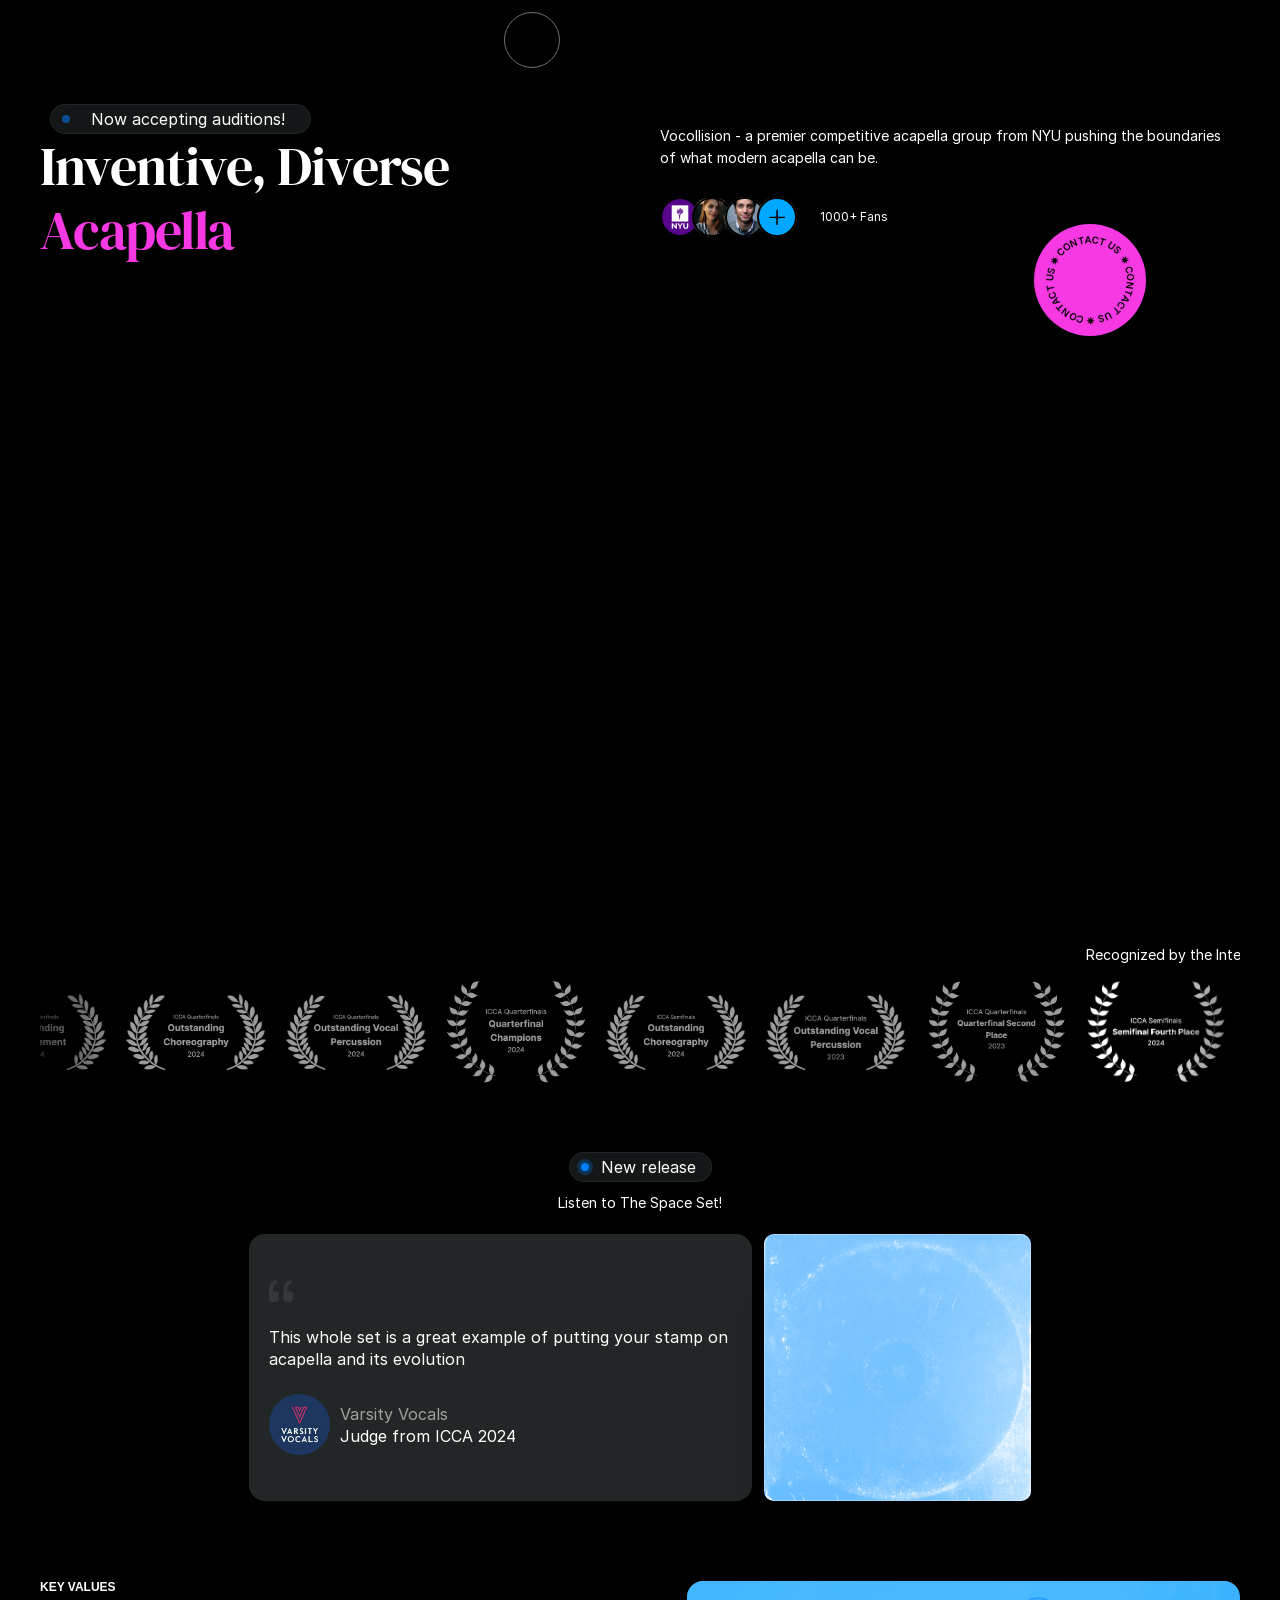
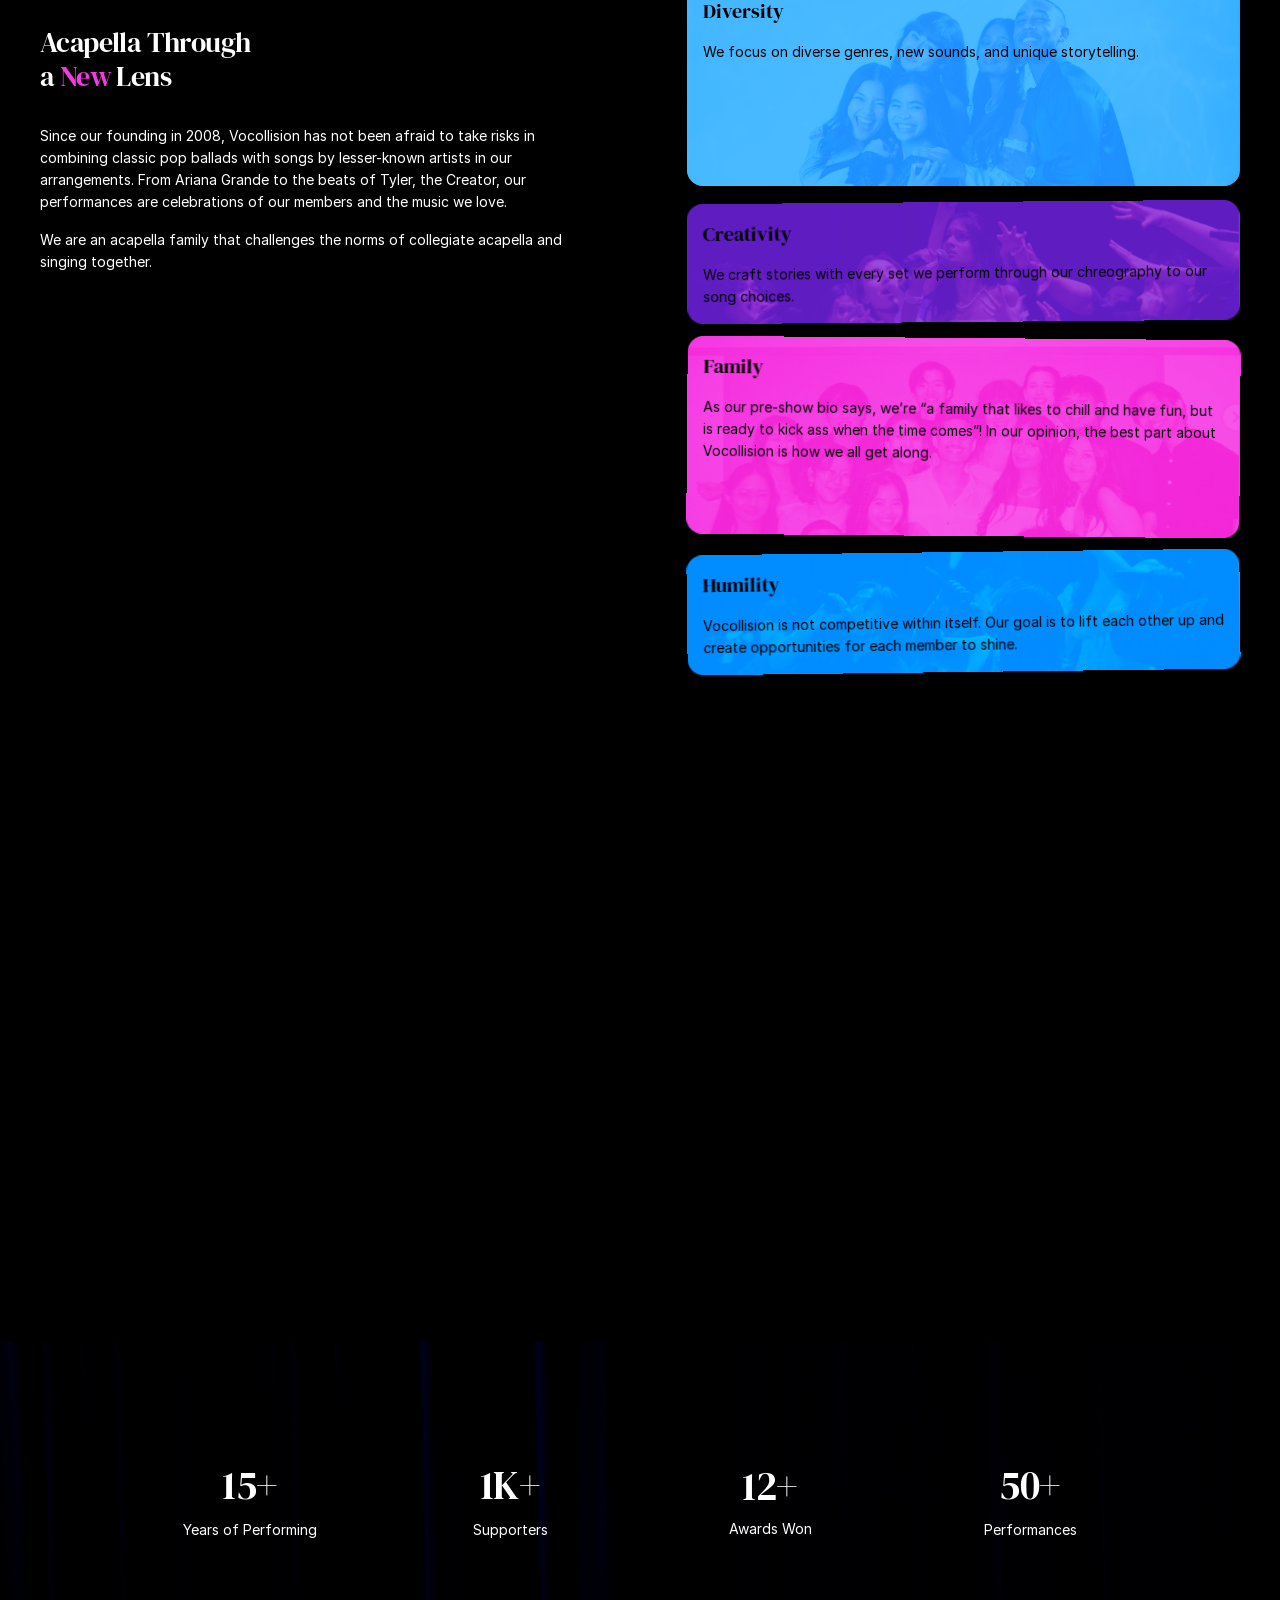
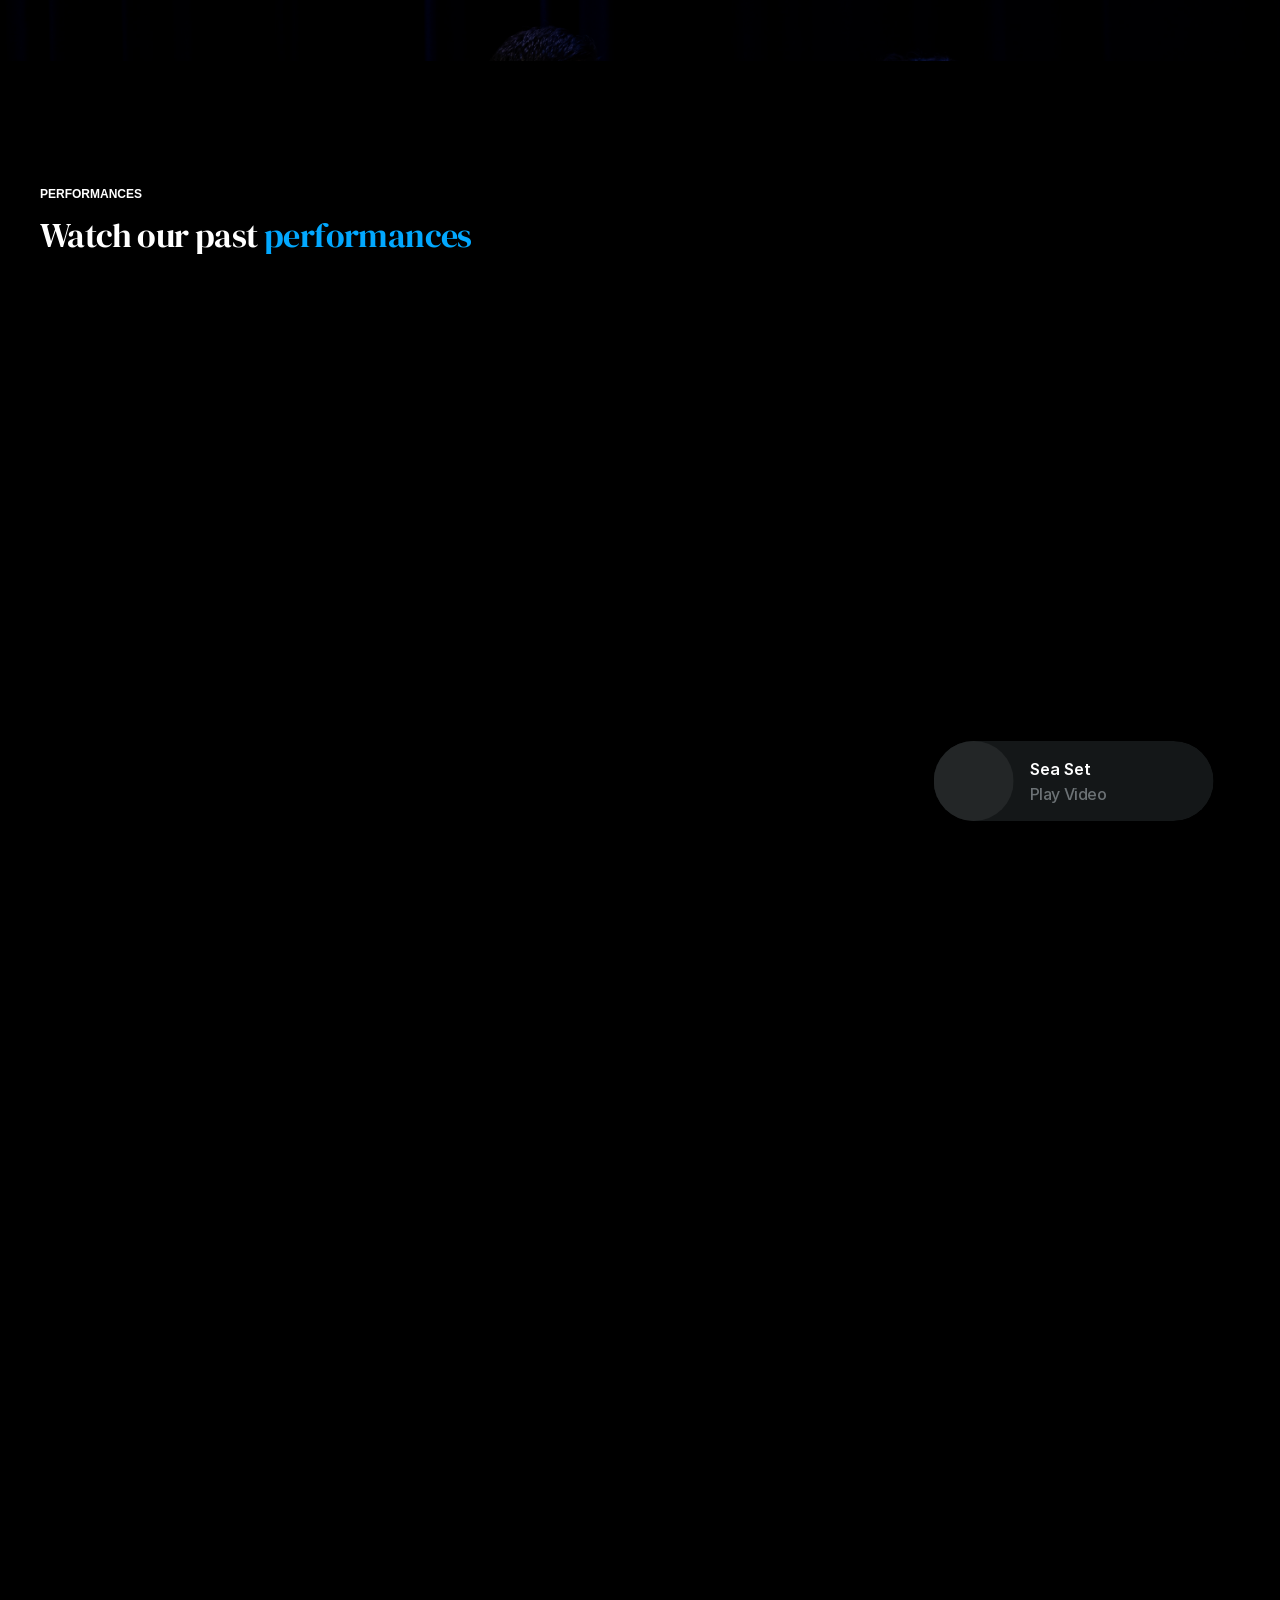
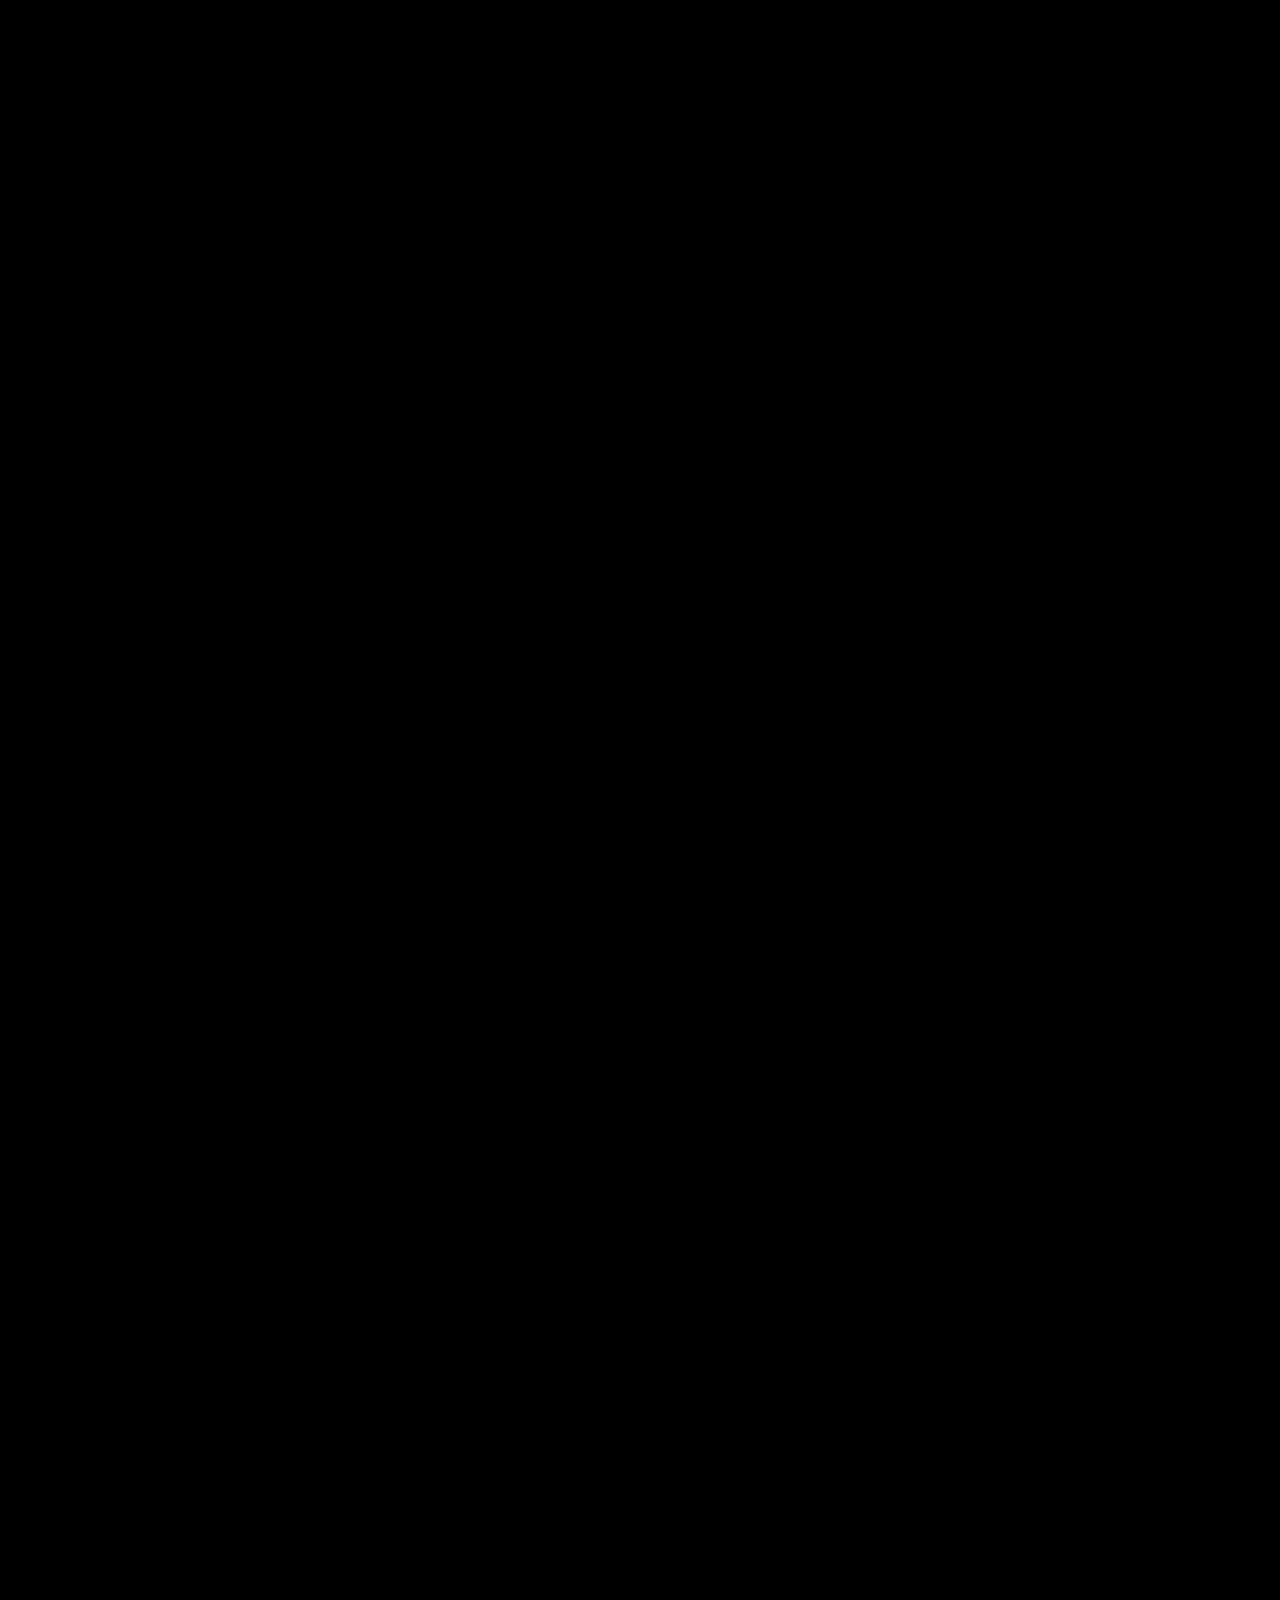
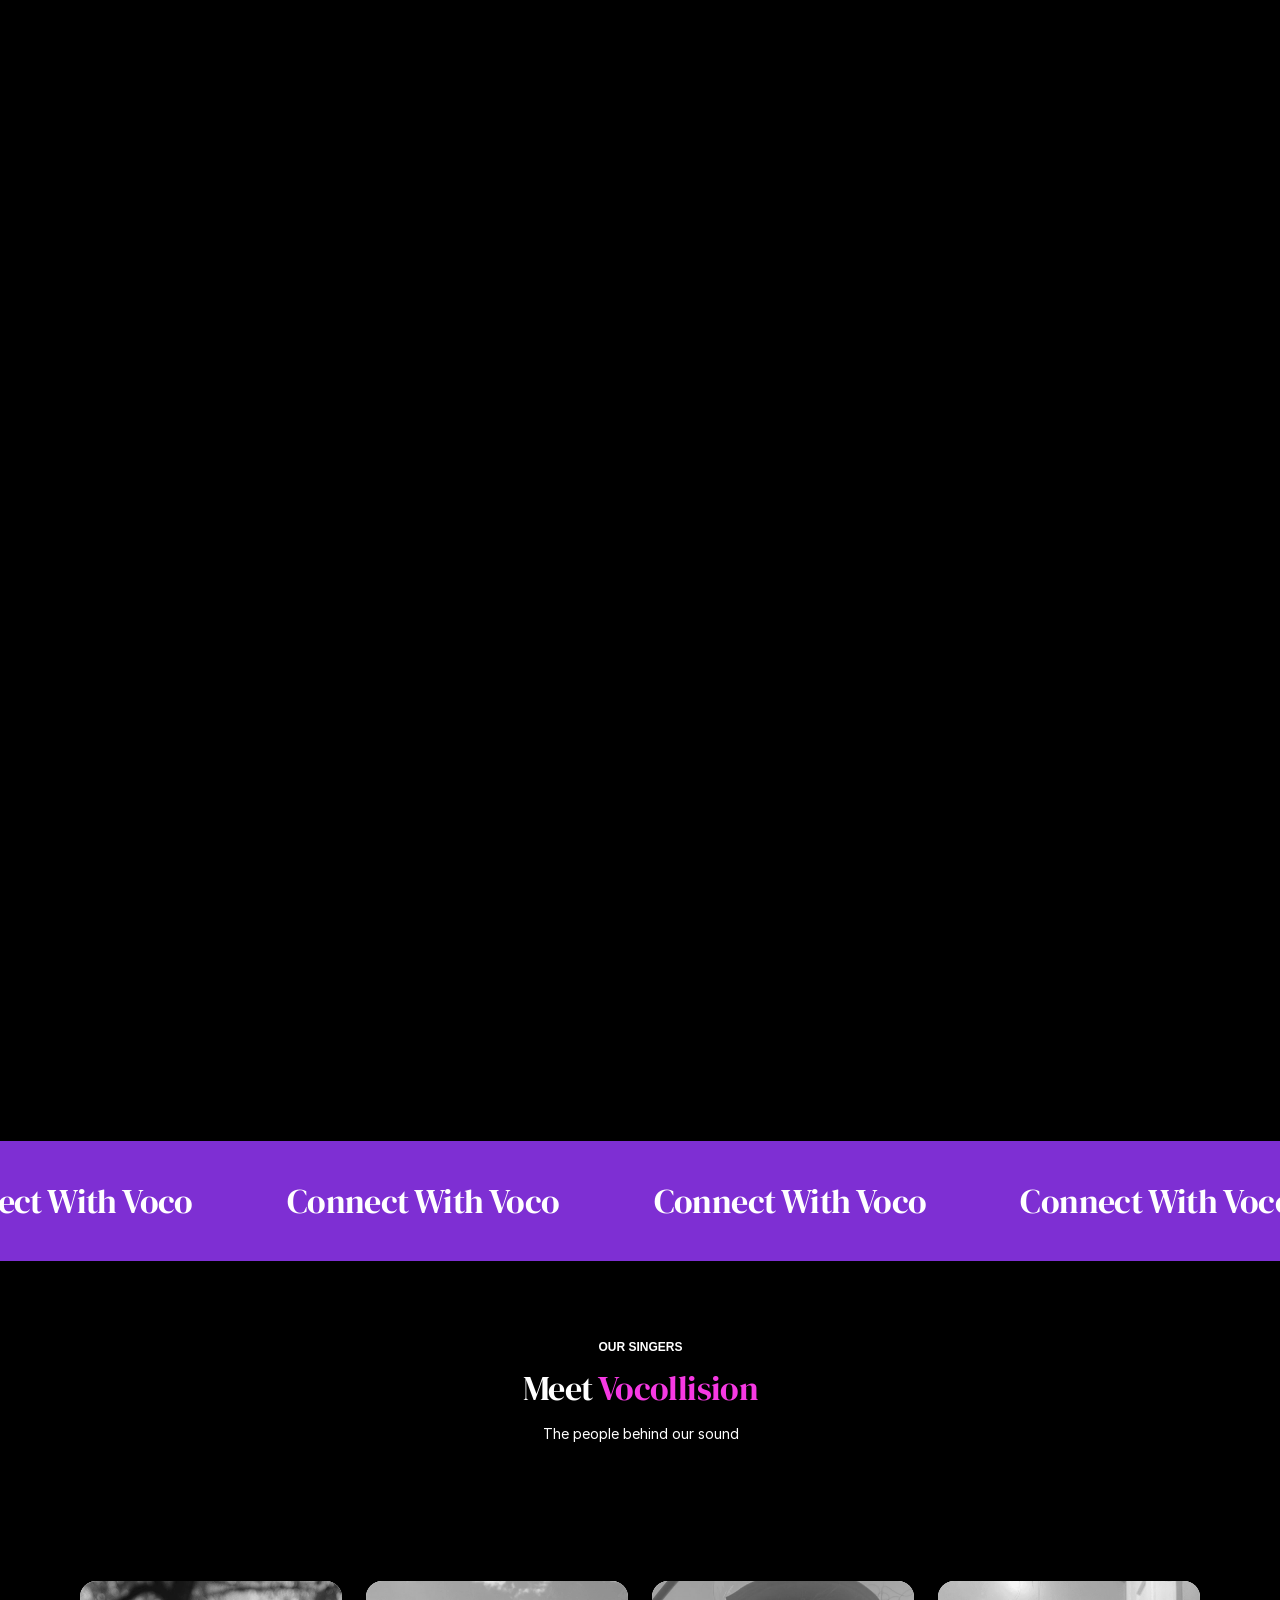
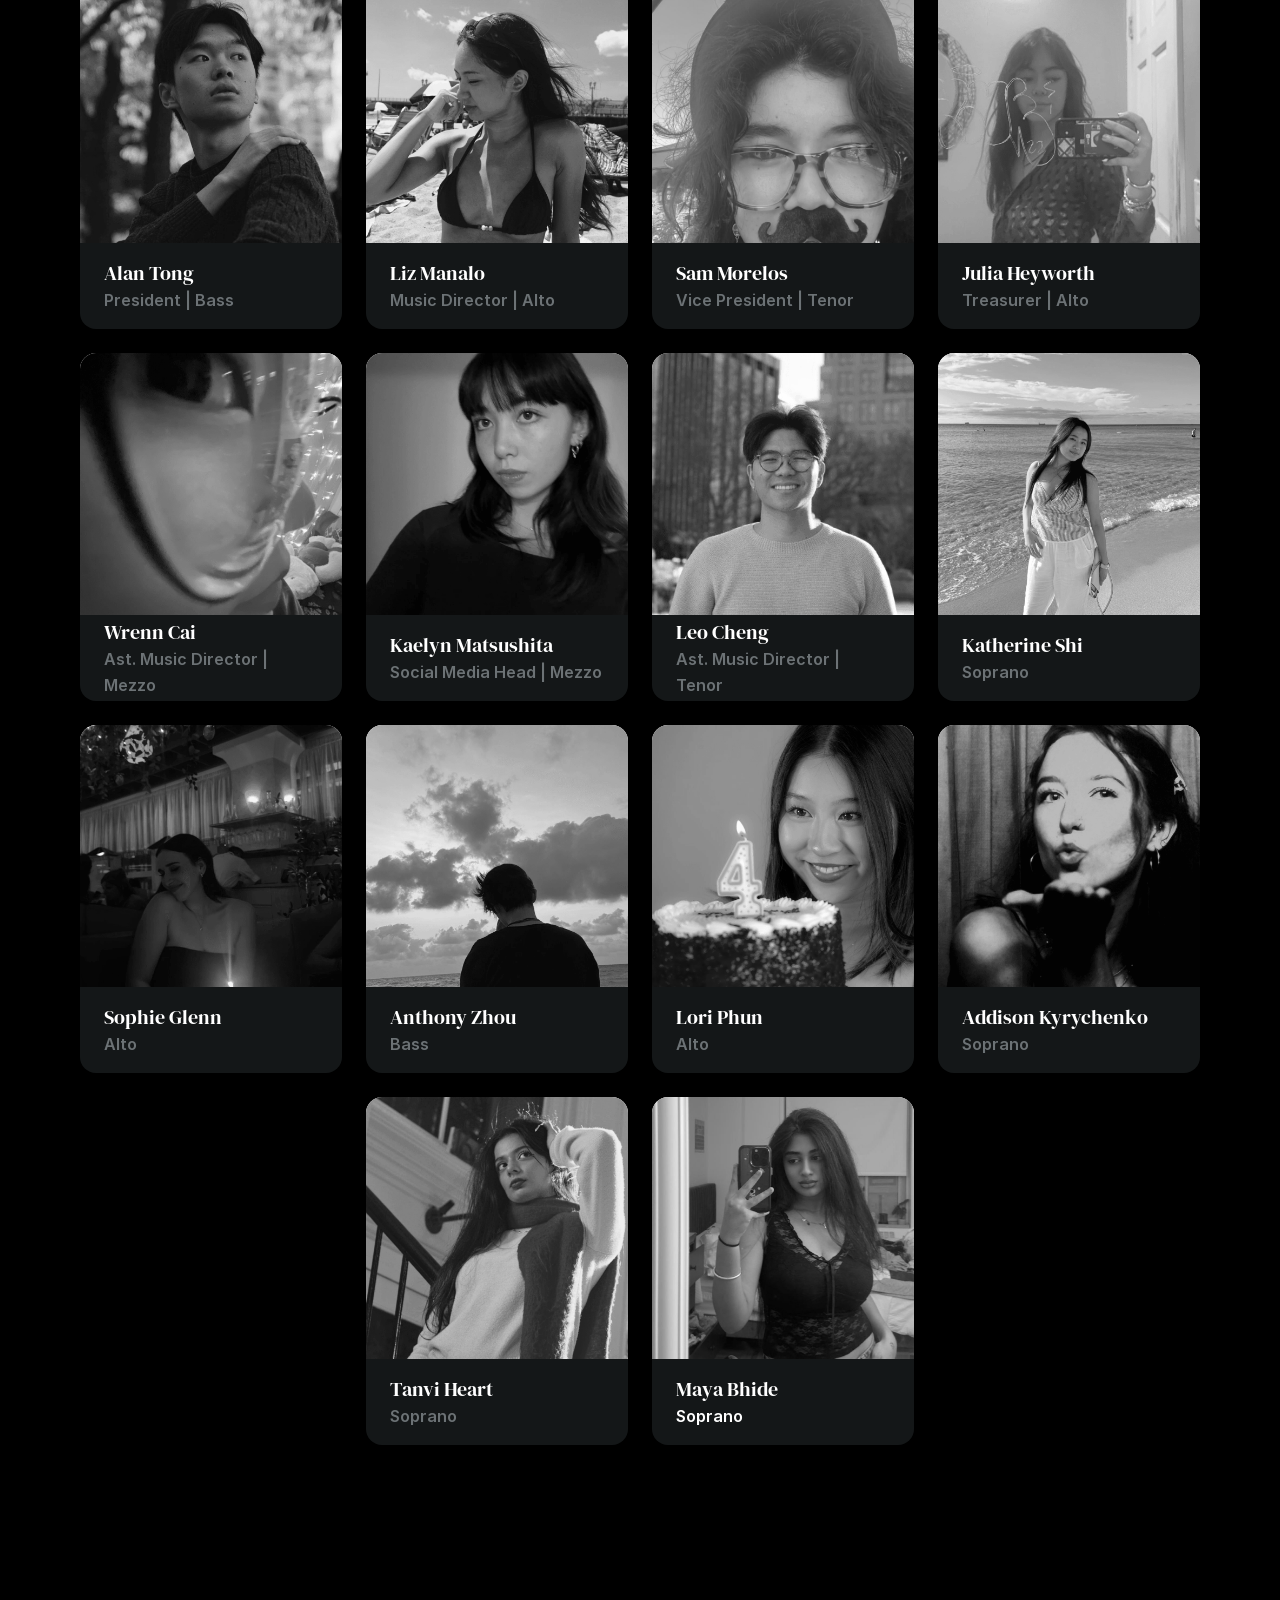
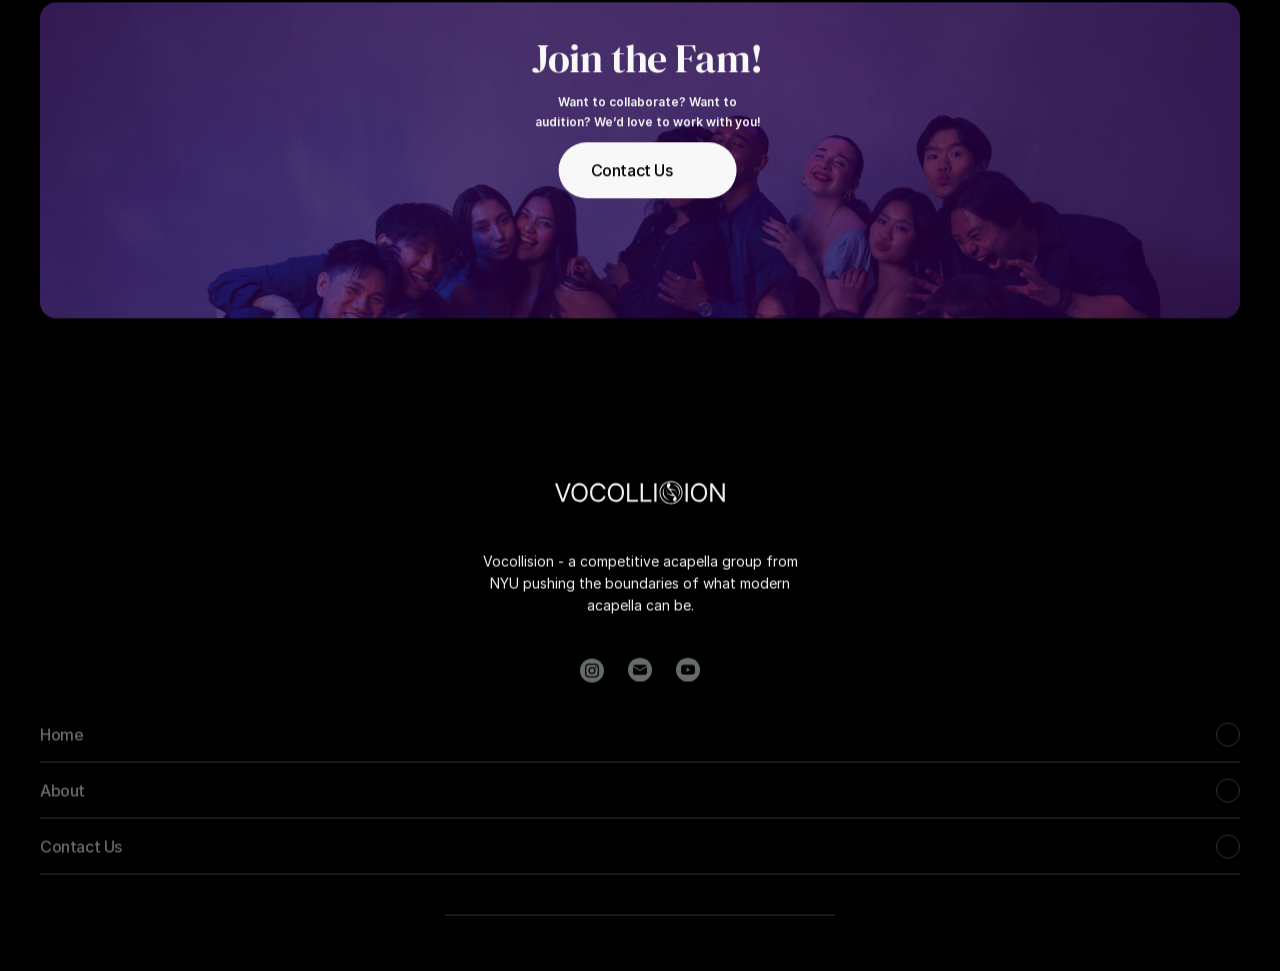
==== commit 57be4082: "Make ICCA awards crawlable for SEO and AI Add award alt text, a machine-readable awards list, JSON-L" ====
--- a/index.html
+++ b/index.html
@@ -345,7 +345,7 @@
 	<meta name="robots" content="index, follow, max-image-preview:large"><link rel="canonical" href="https://vocollision.com/"><meta property="og:url" content="https://vocollision.com/"><style data-framer-breakpoint-css>@media(min-width: 1440px){.hidden-72rtr7{display:none!important}}@media(min-width: 1200px) and (max-width: 1439.98px){.hidden-ssyw30{display:none!important}}@media(min-width: 1024px) and (max-width: 1199.98px){.hidden-11kh6zw{display:none!important}}@media(max-width: 1023.98px){.hidden-16x1gdx{display:none!important}}</style><style data-framer-css-ssr-minified data-framer-components="framer-lib-cursors-host framer-6Dve9 PropertyOverrides framer-FEfmZ framer-nLISL framer-h5sli framer-lib-combinedCSSRules framer-LMtB8 framer-7LXqU framer-LDu13 framer-Hj2fg framer-EbcyG framer-BdUQx framer-MIPiE framer-7sNwN framer-RHjOc framer-GlkVs framer-uMvOz framer-LWFuY framer-1j5dd framer-TokLZ framer-ScDTu framer-ykp19 framer-lzjDn framer-BhtQp">html,body,#main{box-sizing:border-box;margin:0;padding:0}:root{-webkit-font-smoothing:antialiased;-moz-osx-font-smoothing:grayscale}*{box-sizing:border-box;-webkit-font-smoothing:inherit}h1,h2,h3,h4,h5,h6,p,figure{margin:0}body,input,textarea,select,button{font-family:sans-serif;font-size:12px}body{--token-69c1c9c9-1d8e-4366-85a8-e4ce181221a2:#02a8ff;--token-45cce142-a3f2-423f-ae56-4f10272ac208:#05b178;--token-b482b7c8-bbcd-43ea-a566-332d20f5c2a6:#fad01d;--token-91d6f87e-1256-4901-b357-4e9d638653a2:#f84616;--token-56ad7201-57f0-446c-9522-2e0c751ab70a:#f639e3;--token-41604141-5e7e-403d-9ca2-0cac8e838e73:#7e2fd3;--token-3cd6e614-8063-476f-8692-9557cf17b2c0:#f81616;--token-07e158c0-9f63-450a-82bd-6100efaaed15:#fff;--token-5b72a8dc-2922-4093-9689-8f30ec805756:#6c7275;--token-5758778d-4e7e-422a-ac4e-5a9885f4030f:#343839;--token-7dea04cd-b01e-4280-9db7-b1318e99491e:#232627;--token-95ea0e97-bb7c-4b5b-8606-d234b450a66f:#141718;--token-ac95c68f-50c0-4adf-8ab1-107275c00288:#a1a1a1;--token-d47bba34-339e-4038-8c6c-631863cff0b3:#424242;--token-d2873cc6-42eb-40c0-8205-582532719427:#000;--framer-will-change-override:none}@supports (background:-webkit-named-image(i)) and (not (grid-template-rows:subgrid)){body{--framer-will-change-override:transform}}@supports (background:-webkit-named-image(i)) and (not (position-area:top right)){body{--framer-will-change-filter-override:filter}}[data-framer-component-type=Text] div div span,[data-framer-component-type=Text] a div span,[data-framer-component-type=Text] span span span,[data-framer-component-type=Text] p span span,[data-framer-component-type=Text] h1 span span,[data-framer-component-type=Text] h2 span span,[data-framer-component-type=Text] h3 span span,[data-framer-component-type=Text] h4 span span,[data-framer-component-type=Text] h5 span span,[data-framer-component-type=Text] h6 span span,[data-framer-component-type=Text] a{font-family:var(--font-family);font-style:var(--font-style);font-weight:min(calc(var(--framer-font-weight-increase,0) + var(--font-weight,400)),900);color:var(--text-color);letter-spacing:var(--letter-spacing);font-size:var(--font-size);text-transform:var(--text-transform);--text-decoration:var(--framer-text-decoration-style,solid)var(--framer-text-decoration,none)var(--framer-text-decoration-color,currentcolor)var(--framer-text-decoration-thickness,auto);--text-decoration-skip-ink:var(--framer-text-decoration-skip-ink);--text-underline-offset:var(--framer-text-decoration-offset);line-height:var(--line-height);--font-family:var(--framer-font-family);--font-style:var(--framer-font-style);--font-weight:var(--framer-font-weight);--text-color:var(--framer-text-color);--letter-spacing:var(--framer-letter-spacing);--font-size:var(--framer-font-size);--text-transform:var(--framer-text-transform);--line-height:var(--framer-line-height)}@supports not (color:color(display-p3 1 1 1)){p.framer-text,div.framer-text,h1.framer-text,h2.framer-text,h3.framer-text,h4.framer-text,h5.framer-text,h6.framer-text,li.framer-text,ol.framer-text,ul.framer-text,span.framer-text:not([data-text-fill]){color:var(--framer-blockquote-text-color-rgb,var(--framer-blockquote-text-color,var(--framer-text-color-rgb,var(--framer-text-color,#000))));-webkit-text-stroke-color:var(--framer-text-stroke-color-rgb,var(--framer-text-stroke-color,initial))}mark.framer-text{background-color:var(--framer-blockquote-text-background-color-rgb,var(--framer-blockquote-text-background-color,var(--framer-text-background-color-rgb,var(--framer-text-background-color,initial))))}}@supports not (color:color(display-p3 1 1 1)){code.framer-text,code.framer-text span.framer-text:not([data-text-fill]){color:var(--framer-blockquote-text-color-rgb,var(--framer-blockquote-text-color,var(--framer-code-text-color-rgb,var(--framer-code-text-color,var(--framer-text-color-rgb,var(--framer-text-color,#000))))))}}@supports not (color:color(display-p3 1 1 1)){a.framer-text,span.framer-text[data-nested-link]{color:var(--framer-blockquote-text-color-rgb,var(--framer-blockquote-text-color,var(--framer-link-text-color-rgb,var(--framer-link-text-color,var(--framer-text-color-rgb,var(--framer-text-color,#000))))));background-color:var(--framer-link-text-background-color-rgb,var(--framer-link-text-background-color,initial));-webkit-text-decoration-color:var(--framer-link-text-decoration-color-rgb,var(--framer-link-text-decoration-color,var(--framer-text-decoration-color-rgb,var(--framer-text-decoration-color,currentcolor))));text-decoration-color:var(--framer-link-text-decoration-color-rgb,var(--framer-link-text-decoration-color,var(--framer-text-decoration-color-rgb,var(--framer-text-decoration-color,currentcolor))))}}@supports not (color:color(display-p3 1 1 1)){code.framer-text a.framer-text,code.framer-text a.framer-text span.framer-text:not([data-text-fill]),code.framer-text span.framer-text[data-nested-link],code.framer-text span.framer-text[data-nested-link] span.framer-text:not([data-text-fill]){color:var(--framer-blockquote-text-color-rgb,var(--framer-blockquote-text-color,var(--framer-link-text-color-rgb,var(--framer-link-text-color,var(--framer-code-text-color-rgb,var(--framer-code-text-color,var(--framer-text-color-rgb,var(--framer-text-color,#000))))))))}}@supports not (color:color(display-p3 1 1 1)){a.framer-text:hover,span.framer-text[data-nested-link]:hover{color:var(--framer-link-hover-text-color-rgb,var(--framer-link-hover-text-color,var(--framer-blockquote-text-color-rgb,var(--framer-blockquote-text-color,var(--framer-link-text-color-rgb,var(--framer-link-text-color,var(--framer-text-color-rgb,var(--framer-text-color,#000))))))));background-color:var(--framer-link-hover-text-background-color-rgb,var(--framer-link-hover-text-background-color,var(--framer-link-text-background-color-rgb,var(--framer-link-text-background-color,var(--framer-text-background-color-rgb,var(--framer-text-background-color,initial))))));-webkit-text-decoration-color:var(--framer-link-hover-text-decoration-color-rgb,var(--framer-link-hover-text-decoration-color,var(--framer-link-text-decoration-color-rgb,var(--framer-link-text-decoration-color,var(--framer-text-decoration-color-rgb,var(--framer-text-decoration-color,currentcolor))))));text-decoration-color:var(--framer-link-hover-text-decoration-color-rgb,var(--framer-link-hover-text-decoration-color,var(--framer-link-text-decoration-color-rgb,var(--framer-link-text-decoration-color,var(--framer-text-decoration-color-rgb,var(--framer-text-decoration-color,currentcolor))))))}}@supports not (color:color(display-p3 1 1 1)){code.framer-text a.framer-text:hover,code.framer-text span.framer-text[data-nested-link]:hover{color:var(--framer-link-hover-text-color-rgb,var(--framer-link-hover-text-color,var(--framer-blockquote-text-color-rgb,var(--framer-blockquote-text-color,var(--framer-link-text-color-rgb,var(--framer-link-text-color,var(--framer-code-text-color-rgb,var(--framer-code-text-color,var(--framer-text-color-rgb,var(--framer-text-color,#000))))))))))}}@supports not (color:color(display-p3 1 1 1)){a.framer-text[data-framer-page-link-current],span.framer-text[data-framer-page-link-current]{color:var(--framer-link-current-text-color-rgb,var(--framer-link-current-text-color,var(--framer-link-text-color-rgb,var(--framer-link-text-color,var(--framer-text-color-rgb,var(--framer-text-color,#000))))));background-color:var(--framer-link-current-text-background-color-rgb,var(--framer-link-current-text-background-color,var(--framer-link-text-background-color-rgb,var(--framer-link-text-background-color,var(--framer-text-background-color-rgb,var(--framer-text-background-color,initial))))));-webkit-text-decoration-color:var(--framer-link-current-text-decoration-color-rgb,var(--framer-link-current-text-decoration-color,var(--framer-link-text-decoration-color-rgb,var(--framer-link-text-decoration-color,var(--framer-text-decoration-color-rgb,var(--framer-text-decoration-color,currentcolor))))));text-decoration-color:var(--framer-link-current-text-decoration-color-rgb,var(--framer-link-current-text-decoration-color,var(--framer-link-text-decoration-color-rgb,var(--framer-link-text-decoration-color,var(--framer-text-decoration-color-rgb,var(--framer-text-decoration-color,currentcolor))))))}}@supports not (color:color(display-p3 1 1 1)){code.framer-text a.framer-text[data-framer-page-link-current],code.framer-text a.framer-text[data-framer-page-link-current] span.framer-text:not([data-text-fill]),code.framer-text span.framer-text[data-framer-page-link-current],code.framer-text span.framer-text[data-framer-page-link-current] span.framer-text:not([data-text-fill]){color:var(--framer-link-current-text-color-rgb,var(--framer-link-current-text-color,var(--framer-link-text-color-rgb,var(--framer-link-text-color,var(--framer-code-text-color-rgb,var(--framer-code-text-color,var(--framer-text-color-rgb,var(--framer-text-color,#000))))))));background-color:var(--framer-link-current-text-background-color-rgb,var(--framer-link-current-text-background-color,var(--framer-link-text-background-color-rgb,var(--framer-link-text-background-color,var(--framer-text-background-color-rgb,var(--framer-text-background-color,initial))))))}}@supports not (color:color(display-p3 1 1 1)){a.framer-text[data-framer-page-link-current]:hover,span.framer-text[data-framer-page-link-current]:hover{color:var(--framer-link-hover-text-color-rgb,var(--framer-link-hover-text-color,var(--framer-link-current-text-color-rgb,var(--framer-link-current-text-color,var(--framer-link-text-color-rgb,var(--framer-link-text-color,var(--framer-code-text-color-rgb,var(--framer-code-text-color,var(--framer-text-color-rgb,var(--framer-text-color,#000))))))))));background-color:var(--framer-link-hover-text-background-color-rgb,var(--framer-link-hover-text-background-color,var(--framer-link-current-text-background-color-rgb,var(--framer-link-current-text-background-color,var(--framer-link-text-background-color-rgb,var(--framer-link-text-background-color,initial))))));-webkit-text-decoration-color:var(--framer-link-hover-text-decoration-color-rgb,var(--framer-link-hover-text-decoration-color,var(--framer-link-current-text-decoration-color-rgb,var(--framer-link-current-text-decoration-color,var(--framer-link-text-decoration-color-rgb,var(--framer-link-text-decoration-color,var(--framer-text-decoration-color-rgb,var(--framer-text-decoration-color,currentcolor))))))));text-decoration-color:var(--framer-link-hover-text-decoration-color-rgb,var(--framer-link-hover-text-decoration-color,var(--framer-link-current-text-decoration-color-rgb,var(--framer-link-current-text-decoration-color,var(--framer-link-text-decoration-color-rgb,var(--framer-link-text-decoration-color,var(--framer-text-decoration-color-rgb,var(--framer-text-decoration-color,currentcolor))))))))}}@supports not (color:color(display-p3 1 1 1)){code.framer-text a.framer-text[data-framer-page-link-current]:hover,code.framer-text a.framer-text[data-framer-page-link-current]:hover span.framer-text:not([data-text-fill]),code.framer-text span.framer-text[data-framer-page-link-current]:hover,code.framer-text span.framer-text[data-framer-page-link-current]:hover span.framer-text:not([data-text-fill]){color:var(--framer-link-hover-text-color-rgb,var(--framer-link-hover-text-color,var(--framer-link-current-text-color-rgb,var(--framer-link-current-text-color,var(--framer-link-text-color-rgb,var(--framer-link-text-color,var(--framer-code-text-color-rgb,var(--framer-code-text-color,var(--framer-text-color-rgb,var(--framer-text-color,#000))))))))));background-color:var(--framer-link-hover-text-background-color-rgb,var(--framer-link-hover-text-background-color,var(--framer-link-current-text-background-color-rgb,var(--framer-link-current-text-background-color,var(--framer-link-text-background-color-rgb,var(--framer-link-text-background-color,initial))))))}}@supports not (aspect-ratio:1){.framer-text-module:not([data-width=fit])[style*=aspect-ratio]{position:relative!important}.framer-text-module:not([data-width=fit])[style*=aspect-ratio]:before{content:"";padding-bottom:calc(100%/calc(var(--aspect-ratio)));display:block}.framer-text-module[data-width=fill]>:first-child,.framer-text-module[data-width=fill]>.ssr-variant>:first-child,.framer-text-module:not([data-width=fit])[style*=aspect-ratio]>:first-child,.framer-text-module:not([data-width=fit])[style*=aspect-ratio]>.ssr-variant>:first-child{position:absolute;top:0;left:0;height:100%!important}}@supports not (overflow:clip){:root{--overflow-clip-fallback:hidden}}@supports (background:-webkit-named-image(i)) and (not (contain-intrinsic-size:inherit)){div.framer-text,p.framer-text,h1.framer-text,h2.framer-text,h3.framer-text,h4.framer-text,h5.framer-text,h6.framer-text,ol.framer-text,ul.framer-text,li.framer-text,blockquote.framer-text,.framer-text.framer-image{display:var(--text-truncation-display-inline-for-safari-16,revert)}div.framer-text:after,p.framer-text:after,h1.framer-text:after,h2.framer-text:after,h3.framer-text:after,h4.framer-text:after,h5.framer-text:after,h6.framer-text:after,ol.framer-text:after,ul.framer-text:after,li.framer-text:after,blockquote.framer-text:after,.framer-text.framer-image:after{content:var(--text-truncation-line-break-for-safari-16);white-space:pre}.framer-text.framer-text-module,.framer-text.framer-table-wrapper{display:var(--text-truncation-display-none-for-safari-16,revert)}p.framer-text[data-text-fill]{display:var(--text-truncation-display-inline-for-safari-16,inline-block)}}@supports (corner-shape:superellipse(2)){:root{--one-if-corner-shape-supported:1}}.framer-cursor-none,.framer-cursor-none *{cursor:none!important}.framer-pointer-events-none,.framer-pointer-events-none *{pointer-events:none!important}@supports (aspect-ratio:1){body{--framer-aspect-ratio-supported:auto}}.framer-6Dve9.framer-lux5qc,.framer-6Dve9 .framer-lux5qc{display:block}.framer-6Dve9.framer-72rtr7{background-color:#000;flex-flow:column;place-content:center;align-items:center;gap:0;width:1440px;height:min-content;padding:0;display:flex;position:relative;overflow:visible}.framer-6Dve9 .framer-1j74kc6{flex-flow:row;flex:none;place-content:center;align-items:center;gap:0;width:100%;height:min-content;padding:0 40px;display:flex;position:relative;overflow:hidden}.framer-6Dve9 .framer-of114g{flex-flow:row;flex:1 0 0;place-content:center;align-items:center;gap:10px;width:1px;height:80px;padding:0;display:flex;position:relative;overflow:hidden}.framer-6Dve9 .framer-1ycfmz3-container{will-change:var(--framer-will-change-effect-override,transform);z-index:1;flex:none;width:100%;max-width:1356px;height:auto;position:relative}.framer-6Dve9.framer-1uwosxi{-webkit-user-select:none;user-select:none;background-color:#000c;position:fixed;inset:0}.framer-6Dve9.framer-1snepcf{background-color:#000;flex-flow:column;flex:none;place-content:center;align-items:center;gap:0;width:100%;height:100vh;padding:0;display:flex;position:fixed;top:0;left:0;overflow:hidden}.framer-6Dve9 .framer-1951pyw{flex-flow:column;flex:none;place-content:center flex-start;align-items:center;gap:64px;width:100%;height:min-content;padding:0 40px;display:flex;position:relative;overflow:hidden}.framer-6Dve9 .framer-60p45a{flex-flow:column;flex:none;place-content:center;align-items:center;gap:24px;width:100%;height:min-content;padding:0;display:flex;position:relative;overflow:hidden}.framer-6Dve9 .framer-1mxf504-container{flex:none;width:auto;height:38px;position:relative}.framer-6Dve9 .framer-1vfnza5-container,.framer-6Dve9 .framer-1x4oz93-container,.framer-6Dve9 .framer-1ilph9f-container,.framer-6Dve9 .framer-1lcrpil-container,.framer-6Dve9 .framer-siqlja-container,.framer-6Dve9 .framer-1yh24nq-container,.framer-6Dve9 .framer-cook47-container,.framer-6Dve9 .framer-12jclih-container,.framer-6Dve9 .framer-1rs2er4-container,.framer-6Dve9 .framer-1lt538h-container,.framer-6Dve9 .framer-5qhlbi-container,.framer-6Dve9 .framer-fjnxs9-container,.framer-6Dve9 .framer-hxl3z2-container,.framer-6Dve9 .framer-1y1nfxz-container,.framer-6Dve9 .framer-1dcttjd-container,.framer-6Dve9 .framer-fpnz3c-container,.framer-6Dve9 .framer-l83z1h-container,.framer-6Dve9 .framer-d732v9-container,.framer-6Dve9 .framer-403cwd-container,.framer-6Dve9 .framer-1tl9u4m-container,.framer-6Dve9 .framer-zf0fw6-container,.framer-6Dve9 .framer-1pb8d8h-container{flex:none;width:auto;height:auto;position:relative}.framer-6Dve9 .framer-zceti{flex-flow:row;flex:none;place-content:flex-start center;align-items:flex-start;gap:0;width:100%;height:min-content;padding:0 40px;display:flex;position:relative;overflow:visible}.framer-6Dve9 .framer-11xepcm{flex:1 0 0;gap:0;width:1px;max-width:1356px;height:800px;position:relative;overflow:visible}.framer-6Dve9 .framer-1vq8dki{flex-flow:column;flex:none;place-content:center;align-items:center;gap:0;width:100%;height:100%;padding:0;display:flex;position:absolute;top:0%;left:0%;overflow:hidden}.framer-6Dve9 .framer-yxdx94{flex-flow:row;flex:none;place-content:center;align-items:center;gap:40px;width:100%;height:min-content;padding:24px 0;display:flex;position:relative;overflow:hidden}.framer-6Dve9 .framer-1it3zpc{will-change:var(--framer-will-change-effect-override,transform);flex-flow:column;flex:1 0 0;place-content:flex-start center;align-items:flex-start;gap:0;width:1px;height:min-content;padding:0;display:flex;position:relative;overflow:visible}.framer-6Dve9 .framer-18cqo1i{flex-flow:row;flex:none;place-content:center flex-start;align-items:center;gap:10px;width:100%;height:min-content;padding:0 0 0 10px;display:flex;position:relative;overflow:visible}.framer-6Dve9 .framer-1ujxtg7-container{flex:none;width:auto;height:30px;position:relative}.framer-6Dve9 .framer-e8pxcc,.framer-6Dve9 .framer-c7b75f,.framer-6Dve9 .framer-webwu4,.framer-6Dve9 .framer-z8loax,.framer-6Dve9 .framer-opouia,.framer-6Dve9 .framer-12i1zop,.framer-6Dve9 .framer-19hqnur,.framer-6Dve9 .framer-feix67,.framer-6Dve9 .framer-1qdcpl7,.framer-6Dve9 .framer-1h73wpj,.framer-6Dve9 .framer-1hgyql9,.framer-6Dve9 .framer-t9yhdz,.framer-6Dve9 .framer-16npx00,.framer-6Dve9 .framer-4ut4lu{--framer-link-text-color:#09f;--framer-link-text-decoration:underline;white-space:pre-wrap;word-break:break-word;word-wrap:break-word;flex:none;width:100%;height:auto;position:relative}.framer-6Dve9 .framer-1au6egl{will-change:var(--framer-will-change-effect-override,transform);flex-flow:column;flex:1 0 0;place-content:flex-start center;align-items:flex-start;gap:24px;width:1px;height:min-content;padding:0;display:flex;position:relative;overflow:hidden}.framer-6Dve9 .framer-lkbr2z{flex-flow:row;flex:none;place-content:center flex-start;align-items:center;gap:0;width:100%;height:min-content;padding:0;display:flex;position:relative;overflow:hidden}.framer-6Dve9 .framer-1seisq1{flex:none;width:160px;height:48px;position:relative;overflow:hidden}.framer-6Dve9 .framer-1b4n719-container{flex:none;width:40px;height:40px;position:absolute;top:calc(50% - 20px);left:0}.framer-6Dve9 .framer-19ay1r3-container{flex:none;width:40px;height:40px;position:absolute;top:calc(50% - 20px);left:32px}.framer-6Dve9 .framer-1rwsfbq-container{flex:none;width:40px;height:40px;position:absolute;top:calc(50% - 20px);left:65px}.framer-6Dve9 .framer-1r7lfkj-container{flex:none;width:40px;height:40px;position:absolute;top:calc(50% - 20px);left:97px}.framer-6Dve9 .framer-1rxqlr{--framer-link-text-color:#09f;--framer-link-text-decoration:underline;white-space:pre-wrap;word-break:break-word;word-wrap:break-word;flex:none;width:156px;height:auto;position:relative}.framer-6Dve9 .framer-hbn7er{will-change:var(--framer-will-change-override,transform);border-radius:16px;flex-flow:row;flex:1 0 0;place-content:center;align-items:center;gap:0;width:100%;height:1px;padding:0;display:flex;position:relative;overflow:hidden}.framer-6Dve9 .framer-1fqmpng-container{flex:1 0 0;width:1px;height:100%;position:relative}.framer-6Dve9 .framer-1lxqo3j-container{flex:none;width:160px;height:160px;position:absolute;top:calc(25% - 80px);left:calc(87.4631% - 80px)}.framer-6Dve9 .framer-1v1k6vm{flex-flow:column;flex:none;place-content:center;align-items:center;gap:10px;width:100%;height:min-content;padding:64px 40px;display:flex;position:relative;overflow:hidden}.framer-6Dve9 .framer-1qc6c1v{flex:none;gap:16px;width:100%;height:144px;max-height:1356px;position:relative;overflow:hidden}.framer-6Dve9 .framer-17buoqo{--framer-link-text-color:#09f;--framer-link-text-decoration:underline;white-space:pre-wrap;word-break:break-word;word-wrap:break-word;flex:none;width:1360px;height:auto;position:absolute;top:0;left:50%;transform:translate(-50%)}.framer-6Dve9 .framer-177q5q-container{flex:none;width:1360px;height:auto;position:absolute;bottom:0;left:50%;transform:translate(-50%)}.framer-6Dve9 .framer-7luwnw{flex-flow:column;flex:none;place-content:center;align-items:center;gap:20px;width:min-content;height:min-content;padding:0;display:flex;position:relative;overflow:visible}.framer-6Dve9 .framer-l8qevw{flex-flow:column;flex:none;place-content:center;align-self:stretch;align-items:center;gap:10px;width:auto;height:min-content;padding:0;display:flex;position:relative;overflow:hidden}.framer-6Dve9 .framer-1s9qeeq{--border-bottom-width:1px;--border-color:var(--token-7dea04cd-b01e-4280-9db7-b1318e99491e,#232627);--border-left-width:1px;--border-right-width:1px;--border-style:solid;--border-top-width:1px;background-color:var(--token-95ea0e97-bb7c-4b5b-8606-d234b450a66f,#141718);will-change:var(--framer-will-change-effect-override,transform);border-radius:24px;flex-flow:row;flex:none;place-content:center;align-items:center;gap:8px;width:min-content;height:30px;padding:12px 16px 12px 8px;display:flex;position:relative;overflow:visible;box-shadow:0 .602187px .602187px -1.25px #0000002e,0 2.28853px 2.28853px -2.5px #00000029,0 10px 10px -3.75px #0000000f}.framer-6Dve9 .framer-tuo3z8{--framer-link-text-color:#09f;--framer-link-text-decoration:underline;--framer-paragraph-spacing:0px;white-space:pre;flex:none;width:auto;height:auto;position:relative}.framer-6Dve9 .framer-vpni9l,.framer-6Dve9 .framer-1plzzpd,.framer-6Dve9 .framer-g970fo,.framer-6Dve9 .framer-1t0dsf8,.framer-6Dve9 .framer-1fok0x0,.framer-6Dve9 .framer-1q8i535{--framer-link-text-color:#09f;--framer-link-text-decoration:underline;white-space:pre;flex:none;width:auto;height:auto;position:relative}.framer-6Dve9 .framer-q401wp{flex-flow:row;flex:none;place-content:center;align-items:center;gap:12px;width:min-content;height:min-content;padding:0;display:flex;position:relative;overflow:visible}.framer-6Dve9 .framer-jq2ldt{background-color:var(--token-7dea04cd-b01e-4280-9db7-b1318e99491e,#232627);will-change:var(--framer-will-change-override,transform);border-radius:16px;flex-flow:column;flex:none;place-content:center;align-self:stretch;align-items:center;gap:24px;width:min-content;height:auto;padding:30px 0;display:flex;position:relative;overflow:hidden}.framer-6Dve9 .framer-17rg3ql{flex-flow:column;flex:none;place-content:flex-start center;align-items:flex-start;gap:24px;width:min-content;height:min-content;padding:0 20px;display:flex;position:relative;overflow:hidden}.framer-6Dve9 .framer-jggb4{width:24px;height:22px;position:relative}.framer-6Dve9 .framer-ypjs9z{width:10px;height:22px;position:absolute;top:0;left:15px}.framer-6Dve9 .framer-1qm2zzr{width:10px;height:22px;position:absolute;top:0;left:0}.framer-6Dve9 .framer-tkl3wn{--framer-link-text-color:#09f;--framer-link-text-decoration:underline;white-space:pre-wrap;word-break:break-word;word-wrap:break-word;flex:none;align-self:stretch;width:auto;height:auto;position:relative}.framer-6Dve9 .framer-94t1rr{flex-flow:row;flex:none;place-content:center flex-start;align-items:center;gap:10px;width:463px;height:min-content;padding:0;display:flex;position:relative;overflow:hidden}.framer-6Dve9 .framer-18wua5a{aspect-ratio:1;height:var(--framer-aspect-ratio-supported,61px);border-radius:1000px;flex:none;width:61px;position:relative;overflow:visible}.framer-6Dve9 .framer-1mc9kld{flex-flow:column;flex:1 0 0;place-content:flex-start center;align-items:flex-start;gap:0;width:1px;height:min-content;padding:0;display:flex;position:relative;overflow:hidden}.framer-6Dve9 .framer-irbww2-container{z-index:0;flex:none;width:auto;height:auto;position:relative}.framer-6Dve9 .framer-19uy9he{z-index:1;flex-flow:row;flex:none;place-content:flex-start center;align-items:flex-start;gap:0;width:100%;height:160vh;padding:0 40px;display:flex;position:relative;overflow:visible}.framer-6Dve9 .framer-1l9dr26{flex-flow:row;flex:1 0 0;place-content:flex-start center;align-items:flex-start;gap:24px;width:1px;max-width:1356px;height:min-content;padding:80px 0;display:flex;position:relative;overflow:visible}.framer-6Dve9 .framer-1slpc32{z-index:1;flex-flow:column;flex:1 0 0;place-content:flex-start;align-items:flex-start;gap:32px;width:1px;height:min-content;padding:0;display:flex;position:sticky;top:0;overflow:hidden}.framer-6Dve9 .framer-g1cu0j{--framer-link-text-color:#09f;--framer-link-text-decoration:underline;--framer-paragraph-spacing:16px;white-space:pre-wrap;word-break:break-word;word-wrap:break-word;flex:none;width:100%;height:auto;position:relative}.framer-6Dve9 .framer-7nx2oo{z-index:0;flex-flow:column;flex:1 0 0;place-content:flex-end flex-start;align-items:flex-end;gap:16px;width:1px;height:min-content;padding:0 0 0 70px;display:flex;position:relative;overflow:visible}.framer-6Dve9 .framer-1lbjgr2-container{z-index:1;flex:none;width:100%;min-width:455px;max-width:560px;height:205px;position:sticky;top:80px}.framer-6Dve9 .framer-pan5q2-container,.framer-6Dve9 .framer-180jcza-container{z-index:1;flex:none;width:100%;min-width:455px;max-width:560px;height:auto;position:sticky;top:80px}.framer-6Dve9 .framer-12g73ix-container{z-index:1;flex:none;width:100%;min-width:455px;max-width:560px;height:198px;position:sticky;top:80px}.framer-6Dve9 .framer-1obuar3{flex:none;width:100%;height:320px;position:relative;overflow:hidden}.framer-6Dve9 .framer-tyz6ts{aspect-ratio:2.4;height:var(--framer-aspect-ratio-supported,600px);opacity:.5;flex:none;position:absolute;bottom:-170px;left:0;right:0;overflow:visible}.framer-6Dve9 .framer-1rpk6oz{flex-flow:row;flex:none;place-content:center;align-items:center;gap:24px;width:100%;height:min-content;padding:0 40px;display:flex;position:absolute;top:50%;left:50%;overflow:hidden;transform:translate(-50%,-50%)}.framer-6Dve9 .framer-1bf6m02,.framer-6Dve9 .framer-1l89pep{flex-flow:row;flex:1 0 0;place-content:center;align-items:center;gap:0;width:1px;height:100px;padding:0;display:flex;position:relative;overflow:hidden}.framer-6Dve9 .framer-10gchru,.framer-6Dve9 .framer-yz4ezu,.framer-6Dve9 .framer-mgyhtw{flex-flow:column;flex:1 0 0;place-content:center;align-items:center;gap:10px;width:1px;height:100px;padding:0;display:flex;position:relative;overflow:visible}.framer-6Dve9 .framer-p77unr{flex-flow:column;flex:1 0 0;place-content:center;align-items:center;gap:8px;width:1px;height:100px;padding:0;display:flex;position:relative;overflow:visible}.framer-6Dve9 .framer-1fkknzg{z-index:1;flex-flow:row;flex:none;place-content:flex-end center;align-items:flex-end;gap:0;width:100%;height:min-content;padding:80px 40px;display:flex;position:relative;overflow:hidden}.framer-6Dve9 .framer-1kfzqph{flex-flow:row;flex:1 0 0;place-content:center space-between;align-items:center;width:1px;max-width:1356px;height:160px;padding:0;display:flex;position:relative;overflow:hidden}.framer-6Dve9 .framer-me750a{flex-flow:column;flex:none;place-content:flex-start;align-items:flex-start;gap:16px;width:560px;height:min-content;padding:0;display:flex;position:relative;overflow:hidden}.framer-6Dve9 .framer-1b04jtj{z-index:1;flex-flow:row;flex:none;place-content:flex-start;align-items:flex-start;gap:0;width:100%;height:440vh;padding:0;scroll-margin-top:90px;display:flex;position:relative;overflow:visible}.framer-6Dve9 .framer-1mjnzdz{z-index:1;flex-flow:column;flex:1 0 0;place-content:flex-start;align-items:flex-start;gap:0;width:1px;height:100vh;padding:0;display:flex;position:sticky;top:120px;overflow:hidden}.framer-6Dve9 .framer-pcj9ie{z-index:1;flex-flow:row;flex:none;place-content:flex-start;align-items:flex-start;gap:24px;width:min-content;height:min-content;padding:0;display:flex;position:relative;overflow:visible}.framer-6Dve9 .framer-1b1nlwv,.framer-6Dve9 .framer-dviyjh,.framer-6Dve9 .framer-1qmd0uz,.framer-6Dve9 .framer-11bi1iy{cursor:pointer;will-change:var(--framer-will-change-override,transform);border-radius:16px;flex:none;width:720px;height:480px;position:relative;overflow:hidden}.framer-6Dve9 .framer-3c6kjl-container,.framer-6Dve9 .framer-zlrxsa-container,.framer-6Dve9 .framer-187sq2i-container,.framer-6Dve9 .framer-lkikep-container{flex:none;width:auto;position:absolute;top:0;bottom:0;left:50%;transform:translate(-50%)}.framer-6Dve9 .framer-mppb7c,.framer-6Dve9 .framer-1oye2m4,.framer-6Dve9 .framer-588dhy,.framer-6Dve9 .framer-40huwl{will-change:var(--framer-will-change-effect-override,transform);flex:none;gap:10px;width:280px;height:80px;position:absolute;bottom:40px;left:410px;overflow:hidden}.framer-6Dve9 .framer-gochys-container,.framer-6Dve9 .framer-ap6sxn-container,.framer-6Dve9 .framer-1ikoja6-container,.framer-6Dve9 .framer-l5537g-container{flex:none;position:absolute;inset:0}.framer-6Dve9 .framer-1vvsk3y{flex-flow:column;flex:none;place-content:center;align-items:center;gap:10px;width:100%;height:200px;padding:0;display:flex;position:relative;overflow:hidden}.framer-6Dve9 .framer-13f3wxn{background-color:var(--token-41604141-5e7e-403d-9ca2-0cac8e838e73,#7e2fd3);z-index:1;flex:none;gap:10px;width:100%;height:120px;position:relative;overflow:hidden}.framer-6Dve9 .framer-dlj5fz-container{flex:none;width:1440px;height:auto;position:absolute;top:50%;left:50%;transform:translate(-50%,-50%)}.framer-6Dve9 .framer-1pfmjzz{flex-flow:row;flex:none;place-content:center;align-items:center;gap:0;width:100%;height:min-content;padding:80px 40px;display:flex;position:relative;overflow:hidden}.framer-6Dve9 .framer-1h8fu3d{flex-flow:column;flex:1 0 0;place-content:center;align-items:center;gap:40px;width:1px;max-width:1200px;height:min-content;padding:0;display:flex;position:relative;overflow:hidden}.framer-6Dve9 .framer-1jx8fmc{flex-flow:row;flex:none;place-content:flex-start;align-items:flex-start;gap:0;width:min-content;height:min-content;padding:0 0 56px;display:flex;position:relative;overflow:hidden}.framer-6Dve9 .framer-nga87y{flex-flow:column;flex:none;place-content:flex-start;align-items:flex-start;gap:16px;width:654px;height:min-content;padding:0 0 0 32px;display:flex;position:relative;overflow:hidden}.framer-6Dve9 .framer-tien5h{flex-flow:wrap;flex:none;place-content:flex-end center;align-items:flex-end;gap:32px;width:100%;max-width:1024px;height:min-content;padding:0;display:flex;position:relative;overflow:hidden}.framer-6Dve9 .framer-1i314ci{flex:none;gap:0;width:100%;height:468px;position:relative;overflow:hidden}.framer-6Dve9 .framer-1dtcmb1{flex-flow:row;flex:none;place-content:center;align-items:center;gap:0;width:1440px;padding:0 40px;display:flex;position:absolute;top:0;bottom:0;left:calc(50% - 720px);overflow:hidden}.framer-6Dve9 .framer-1r16vlu-container{flex:none;width:100%;height:auto;position:relative}.framer-6Dve9 .framer-5qu9ku{flex-flow:row;flex:none;place-content:center;align-items:center;gap:0;width:100%;height:min-content;padding:80px 40px 0;display:flex;position:relative;overflow:hidden}.framer-6Dve9 .framer-lpz9g9{flex-flow:row;flex:1 0 0;place-content:center;align-items:center;gap:10px;width:1px;max-width:1356px;height:min-content;padding:0;display:flex;position:relative;overflow:hidden}.framer-6Dve9 .framer-1hg8az9-container{flex:1 0 0;width:1px;height:auto;position:relative}.framer-5LdgO .framer-styles-preset-v3j499:not(.rich-text-wrapper),.framer-5LdgO .framer-styles-preset-v3j499.rich-text-wrapper h3{--framer-font-family:"DM Serif Display","DM Serif Display Placeholder",serif;--framer-font-family-italic:"DM Serif Display","DM Serif Display Placeholder",serif;--framer-font-size:54px;--framer-font-style:normal;--framer-font-style-italic:italic;--framer-font-weight:400;--framer-font-weight-italic:400;--framer-letter-spacing:-1px;--framer-line-height:64px;--framer-paragraph-spacing:0px;--framer-text-alignment:start;--framer-text-color:#fff;--framer-text-decoration:none;--framer-text-transform:none}.framer-b2NW3 .framer-styles-preset-1d4iluh:not(.rich-text-wrapper),.framer-b2NW3 .framer-styles-preset-1d4iluh.rich-text-wrapper p{--framer-font-family:"Inter",sans-serif;--framer-font-family-bold:"Inter","Inter Placeholder",sans-serif;--framer-font-family-bold-italic:"Inter","Inter Placeholder",sans-serif;--framer-font-family-italic:"Inter","Inter Placeholder",sans-serif;--framer-font-open-type-features:normal;--framer-font-size:20px;--framer-font-style:normal;--framer-font-style-bold:normal;--framer-font-style-bold-italic:italic;--framer-font-style-italic:italic;--framer-font-variation-axes:normal;--framer-font-weight:400;--framer-font-weight-bold:700;--framer-font-weight-bold-italic:700;--framer-font-weight-italic:400;--framer-letter-spacing:0em;--framer-line-height:32px;--framer-paragraph-spacing:20px;--framer-text-alignment:start;--framer-text-color:#fff;--framer-text-decoration:none;--framer-text-stroke-color:initial;--framer-text-stroke-width:initial;--framer-text-transform:none}.framer-JjVDc .framer-styles-preset-w49adz:not(.rich-text-wrapper),.framer-JjVDc .framer-styles-preset-w49adz.rich-text-wrapper p{--framer-font-family:"Inter-SemiBold","Inter","Inter Placeholder",sans-serif;--framer-font-family-bold:"Inter-Bold","Inter","Inter Placeholder",sans-serif;--framer-font-family-bold-italic:"Inter-BoldItalic","Inter","Inter Placeholder",sans-serif;--framer-font-family-italic:"Inter-Italic","Inter","Inter Placeholder",sans-serif;--framer-font-size:16px;--framer-font-style:normal;--framer-font-style-bold:normal;--framer-font-style-bold-italic:italic;--framer-font-style-italic:italic;--framer-font-weight:600;--framer-font-weight-bold:700;--framer-font-weight-bold-italic:700;--framer-font-weight-italic:400;--framer-letter-spacing:0em;--framer-line-height:16px;--framer-paragraph-spacing:0px;--framer-text-alignment:start;--framer-text-color:#fff;--framer-text-decoration:none;--framer-text-transform:uppercase}.framer-DGzul .framer-styles-preset-5x41r3:not(.rich-text-wrapper),.framer-DGzul .framer-styles-preset-5x41r3.rich-text-wrapper p{--framer-font-family:"Inter-Bold","Inter","Inter Placeholder",sans-serif;--framer-font-family-bold:"Inter-Bold","Inter","Inter Placeholder",sans-serif;--framer-font-family-bold-italic:"Inter-BoldItalic","Inter","Inter Placeholder",sans-serif;--framer-font-family-italic:"Inter-Italic","Inter","Inter Placeholder",sans-serif;--framer-font-size:12px;--framer-font-style:normal;--framer-font-style-bold:normal;--framer-font-style-bold-italic:italic;--framer-font-style-italic:italic;--framer-font-weight:700;--framer-font-weight-bold:700;--framer-font-weight-bold-italic:700;--framer-font-weight-italic:400;--framer-letter-spacing:0px;--framer-line-height:12px;--framer-paragraph-spacing:0px;--framer-text-alignment:start;--framer-text-color:#fff;--framer-text-decoration:none;--framer-text-transform:uppercase}.framer-SifY0 .framer-styles-preset-1gna3xi:not(.rich-text-wrapper),.framer-SifY0 .framer-styles-preset-1gna3xi.rich-text-wrapper p{--framer-font-family:"Inter",sans-serif;--framer-font-family-bold:"Inter","Inter Placeholder",sans-serif;--framer-font-family-bold-italic:"Inter","Inter Placeholder",sans-serif;--framer-font-family-italic:"Inter","Inter Placeholder",sans-serif;--framer-font-open-type-features:normal;--framer-font-size:20px;--framer-font-style:normal;--framer-font-style-bold:normal;--framer-font-style-bold-italic:italic;--framer-font-style-italic:italic;--framer-font-variation-axes:normal;--framer-font-weight:400;--framer-font-weight-bold:700;--framer-font-weight-bold-italic:700;--framer-font-weight-italic:400;--framer-letter-spacing:0em;--framer-line-height:32px;--framer-paragraph-spacing:0px;--framer-text-alignment:start;--framer-text-color:#fff;--framer-text-decoration:none;--framer-text-stroke-color:initial;--framer-text-stroke-width:initial;--framer-text-transform:none}.framer-6Dve9[data-border=true]:after,.framer-6Dve9 [data-border=true]:after{content:"";border-width:var(--border-top-width,0)var(--border-right-width,0)var(--border-bottom-width,0)var(--border-left-width,0);border-color:var(--border-color,none);border-style:var(--border-style,none);box-sizing:border-box;border-radius:inherit;corner-shape:inherit;pointer-events:none;width:100%;height:100%;position:absolute;top:0;left:0}@media (min-width:1200px) and (max-width:1439.98px){.framer-6Dve9.framer-72rtr7{width:1200px}.framer-6Dve9 .framer-1ycfmz3-container{max-width:1120px}.framer-6Dve9 .framer-11xepcm,.framer-6Dve9 .framer-1l9dr26,.framer-6Dve9 .framer-1jx8fmc{max-width:1200px}.framer-6Dve9 .framer-1qc6c1v{max-height:1200px}.framer-6Dve9 .framer-tyz6ts{height:var(--framer-aspect-ratio-supported,500px)}.framer-6Dve9 .framer-1rpk6oz{gap:0;max-width:1120px}.framer-6Dve9 .framer-nga87y{width:547px;padding:0}.framer-6Dve9 .framer-1i314ci{flex-flow:row;place-content:center;align-items:center;height:min-content;padding:0;display:flex}.framer-6Dve9 .framer-1dtcmb1{bottom:unset;height:468px;left:unset;top:unset;width:100%;position:relative}.framer-6Dve9 .framer-1r16vlu-container{flex:1 0 0;width:1px}}@media (min-width:1024px) and (max-width:1199.98px){.framer-6Dve9.framer-72rtr7,.framer-6Dve9 .framer-zceti{width:1024px}.framer-6Dve9 .framer-1j74kc6{gap:16px}.framer-6Dve9 .framer-of114g,.framer-6Dve9 .framer-1l9dr26{max-width:1024px}.framer-6Dve9 .framer-1ycfmz3-container{max-width:unset}.framer-6Dve9 .framer-11xepcm{max-width:1024px;height:712px}.framer-6Dve9 .framer-1vq8dki{height:min-content;top:50%;left:50%;transform:translate(-50%,-50%)}.framer-6Dve9 .framer-yxdx94{gap:24px}.framer-6Dve9 .framer-1it3zpc{flex:none;width:54%}.framer-6Dve9 .framer-e8pxcc{white-space:pre;width:auto}.framer-6Dve9 .framer-1au6egl{flex:none;gap:8px;width:44%}.framer-6Dve9 .framer-c7b75f{width:366px}.framer-6Dve9 .framer-hbn7er{flex:none;height:554px}.framer-6Dve9 .framer-1lxqo3j-container{top:98px;left:766px}.framer-6Dve9 .framer-1v1k6vm,.framer-6Dve9 .framer-1fkknzg{padding:40px}.framer-6Dve9 .framer-1qc6c1v{max-height:1024px}.framer-6Dve9 .framer-19uy9he{height:170vh}.framer-6Dve9 .framer-1lbjgr2-container,.framer-6Dve9 .framer-pan5q2-container,.framer-6Dve9 .framer-180jcza-container{max-width:unset;min-width:unset}.framer-6Dve9 .framer-12g73ix-container{height:auto;max-width:unset;min-width:unset}.framer-6Dve9 .framer-1obuar3{height:255px}.framer-6Dve9 .framer-tyz6ts{height:var(--framer-aspect-ratio-supported,500px)}.framer-6Dve9 .framer-1rpk6oz{gap:0;max-width:944px}.framer-6Dve9 .framer-1jx8fmc{max-width:1200px}.framer-6Dve9 .framer-nga87y{width:547px;padding:0}.framer-6Dve9 .framer-1i314ci{flex-flow:row;place-content:center;align-items:center;height:min-content;padding:0;display:flex}.framer-6Dve9 .framer-1dtcmb1{bottom:unset;height:468px;left:unset;top:unset;width:100%;position:relative}.framer-6Dve9 .framer-1r16vlu-container{flex:1 0 0;width:1px}}@media (max-width:1023.98px){.framer-6Dve9.framer-72rtr7{width:390px}.framer-6Dve9 .framer-1j74kc6{z-index:10;background-color:#000;flex-direction:column;padding:0 24px;position:fixed;top:0;left:50%;transform:translate(-50%)}.framer-6Dve9 .framer-of114g,.framer-6Dve9 .framer-10gchru,.framer-6Dve9 .framer-yz4ezu,.framer-6Dve9 .framer-p77unr,.framer-6Dve9 .framer-mgyhtw,.framer-6Dve9 .framer-1kfzqph{flex:none;width:100%}.framer-6Dve9 .framer-1ycfmz3-container{will-change:unset;z-index:10;max-width:390px}.framer-6Dve9.framer-1uwosxi,.framer-6Dve9.framer-1snepcf{z-index:5}.framer-6Dve9 .framer-zceti{flex-direction:column;align-content:center;align-items:center;padding:100px 24px 0}.framer-6Dve9 .framer-11xepcm{flex:none;width:100%;max-width:390px;height:720px}.framer-6Dve9 .framer-1vq8dki{gap:16px}.framer-6Dve9 .framer-yxdx94{flex-direction:column;gap:16px;padding:16px 0}.framer-6Dve9 .framer-1it3zpc{will-change:unset;flex:none;width:100%}.framer-6Dve9 .framer-1au6egl{will-change:unset;flex:none;gap:8px;width:100%}.framer-6Dve9 .framer-1rxqlr{width:150px}.framer-6Dve9 .framer-1lxqo3j-container{left:unset;top:60px;right:-17px}.framer-6Dve9 .framer-1v1k6vm{padding:56px 40px}.framer-6Dve9 .framer-1qc6c1v{height:min-content;max-height:unset;flex-flow:column;place-content:center;align-items:center;gap:4px;max-width:390px;padding:0;display:flex}.framer-6Dve9 .framer-17buoqo{left:unset;top:unset;transform:unset;width:100%;position:relative}.framer-6Dve9 .framer-177q5q-container{bottom:unset;left:unset;transform:unset;width:100%;position:relative}.framer-6Dve9 .framer-7luwnw,.framer-6Dve9 .framer-17rg3ql,.framer-6Dve9 .framer-dlj5fz-container{width:100%}.framer-6Dve9 .framer-l8qevw,.framer-6Dve9 .framer-tkl3wn{align-self:unset;width:100%}.framer-6Dve9 .framer-vpni9l{white-space:pre-wrap;word-break:break-word;word-wrap:break-word;width:100%}.framer-6Dve9 .framer-q401wp{flex-direction:column;width:100%;padding:0 20px 60px}.framer-6Dve9 .framer-jq2ldt{align-self:unset;justify-content:flex-start;gap:54px;width:100%;height:min-content}.framer-6Dve9 .framer-19uy9he{z-index:0;flex-direction:column;place-content:center flex-start;align-items:center;height:min-content;padding:0 24px}.framer-6Dve9 .framer-1l9dr26{flex-direction:column;flex:none;align-content:center;align-items:center;gap:160px;width:100%;max-width:390px;padding:0 0 40px}.framer-6Dve9 .framer-1lcrpil-container{order:2}.framer-6Dve9 .framer-1slpc32{top:unset;z-index:0;flex:none;order:0;width:100%;position:relative}.framer-6Dve9 .framer-7nx2oo{flex:none;order:1;gap:24px;width:100%;height:100vh;padding:0}.framer-6Dve9 .framer-1lbjgr2-container,.framer-6Dve9 .framer-pan5q2-container,.framer-6Dve9 .framer-12g73ix-container,.framer-6Dve9 .framer-180jcza-container{max-width:390px;min-width:unset}.framer-6Dve9 .framer-tyz6ts{bottom:unset;height:var(--framer-aspect-ratio-supported,396px);top:-62px;left:-279px;right:-281px}.framer-6Dve9 .framer-1rpk6oz{gap:16px;padding:0 24px}.framer-6Dve9 .framer-1bf6m02,.framer-6Dve9 .framer-1l89pep{flex-direction:column;height:200px}.framer-6Dve9 .framer-1fkknzg{flex-direction:column;padding:80px 24px}.framer-6Dve9 .framer-me750a,.framer-6Dve9 .framer-1r16vlu-container{flex:1 0 0;width:1px}.framer-6Dve9 .framer-1b04jtj{flex-direction:column;height:min-content;padding:0 24px}.framer-6Dve9 .framer-1mjnzdz{height:min-content;top:unset;flex:none;width:100%;position:relative}.framer-6Dve9 .framer-pcj9ie{flex-direction:column;width:100%}.framer-6Dve9 .framer-1b1nlwv,.framer-6Dve9 .framer-dviyjh{gap:10px;width:100%;height:316px}.framer-6Dve9 .framer-3c6kjl-container,.framer-6Dve9 .framer-zlrxsa-container{bottom:unset;height:316px;transform:unset;width:100%;left:0%}.framer-6Dve9 .framer-mppb7c,.framer-6Dve9 .framer-1oye2m4{bottom:24px;left:calc(50% - 140px)}.framer-6Dve9 .framer-1qmd0uz,.framer-6Dve9 .framer-11bi1iy{width:100%;height:316px}.framer-6Dve9 .framer-187sq2i-container,.framer-6Dve9 .framer-lkikep-container{transform:unset;width:100%;left:0%}.framer-6Dve9 .framer-588dhy,.framer-6Dve9 .framer-40huwl{bottom:24px;left:31px}.framer-6Dve9 .framer-1pfmjzz{flex-direction:column}.framer-6Dve9 .framer-1h8fu3d{flex:none;gap:16px;width:100%}.framer-6Dve9 .framer-1jx8fmc{width:100%;max-width:1200px;padding:0 0 24px}.framer-6Dve9 .framer-nga87y{flex:1 0 0;width:1px;padding:0}.framer-6Dve9 .framer-1i314ci{flex-flow:column;place-content:center;align-items:center;height:min-content;padding:0;display:flex}.framer-6Dve9 .framer-1dtcmb1{bottom:unset;height:min-content;left:unset;top:unset;width:100%;padding:0 24px;position:relative}.framer-6Dve9 .framer-5qu9ku{flex-direction:column;padding:64px 24px 0}.framer-6Dve9 .framer-lpz9g9{flex:none;width:100%;max-width:390px}}.ssr-variant{display:contents}@supports (aspect-ratio:1){body{--framer-aspect-ratio-supported:auto}}.framer-FEfmZ.framer-1dto6xg,.framer-FEfmZ .framer-1dto6xg{display:block}.framer-FEfmZ.framer-f526u0{flex-flow:row;place-content:center;align-items:center;gap:0;width:1360px;height:min-content;padding:0;display:flex;position:relative;overflow:hidden}.framer-FEfmZ .framer-1wo67gl{flex-flow:row;flex:1 0 0;place-content:center space-between;align-items:center;width:1px;height:80px;padding:16px 0;display:flex;position:relative;overflow:visible}.framer-FEfmZ .framer-1sf5zkm-container{flex:none;width:170px;height:40px;position:relative}.framer-FEfmZ .framer-ovfyqh{flex-flow:row;flex:none;place-content:center;align-items:center;gap:32px;width:600px;height:min-content;padding:0;display:flex;position:relative;overflow:visible}.framer-FEfmZ .framer-ubkxd0-container,.framer-FEfmZ .framer-7ztiwi-container,.framer-FEfmZ .framer-1wt8yhe-container{flex:none;width:auto;height:auto;position:relative}.framer-FEfmZ .framer-1epma05{flex-flow:row;flex:none;place-content:center flex-start;align-items:center;gap:16px;width:min-content;height:56px;padding:0;display:flex;position:relative;overflow:visible}.framer-FEfmZ .framer-1ntu5z8-container{flex:none;width:56px;height:56px;position:relative}.framer-FEfmZ.framer-v-7e275n.framer-f526u0{width:1024px;max-width:1024px}.framer-FEfmZ.framer-v-7e275n .framer-1wo67gl,.framer-FEfmZ.framer-v-m5um4g .framer-1wo67gl{flex:none;order:0;width:100%}.framer-FEfmZ.framer-v-m5um4g.framer-f526u0{width:390px}@supports (aspect-ratio:1){body{--framer-aspect-ratio-supported:auto}}.framer-nLISL.framer-17lkhy9,.framer-nLISL .framer-17lkhy9{display:block}.framer-nLISL.framer-8p0bb9{cursor:pointer;flex-flow:column;place-content:center;align-items:center;gap:10px;width:170px;height:min-content;padding:0;text-decoration:none;display:flex;position:relative}.framer-nLISL .framer-xlep2u,.framer-nLISL .framer-14qcevq{flex:none;width:100%;height:34px;position:relative}@supports (background:-webkit-named-image(i)) and (not (font-palette:dark)){.framer-nLISL.framer-8p0bb9{gap:0}.framer-nLISL.framer-8p0bb9>*{margin:5px 0}.framer-nLISL.framer-8p0bb9>:first-child{margin-top:0}.framer-nLISL.framer-8p0bb9>:last-child{margin-bottom:0}}.framer-nLISL.framer-v-ohfr3d.framer-8p0bb9{cursor:unset}@supports (aspect-ratio:1){body{--framer-aspect-ratio-supported:auto}}.framer-h5sli.framer-1kt4pjw,.framer-h5sli .framer-1kt4pjw{display:block}.framer-h5sli.framer-1ab1knz{cursor:pointer;flex-flow:row;place-content:center;align-items:center;gap:8px;width:min-content;height:min-content;padding:16px 32px;text-decoration:none;display:flex;position:relative;overflow:visible}.framer-h5sli .framer-y9s95l{white-space:pre;flex:none;width:auto;height:auto;position:relative}.framer-h5sli .framer-u3vvmh-container{flex:none;width:24px;height:24px;position:relative}@supports (background:-webkit-named-image(i)) and (not (font-palette:dark)){.framer-h5sli.framer-1ab1knz{gap:0}.framer-h5sli.framer-1ab1knz>*{margin:0 4px}.framer-h5sli.framer-1ab1knz>:first-child{margin-left:0}.framer-h5sli.framer-1ab1knz>:last-child{margin-right:0}}.framer-h5sli.framer-v-ncbtq.framer-1ab1knz{padding:0}.framer-h5sli[data-border=true]:after,.framer-h5sli [data-border=true]:after{content:"";border-width:var(--border-top-width,0)var(--border-right-width,0)var(--border-bottom-width,0)var(--border-left-width,0);border-color:var(--border-color,none);border-style:var(--border-style,none);box-sizing:border-box;border-radius:inherit;pointer-events:none;width:100%;height:100%;position:absolute;top:0;left:0}body{--framer-will-change-override:none}@supports (background:-webkit-named-image(i)) and (not (grid-template-rows:subgrid)){body{--framer-will-change-override:transform}}body{--framer-will-change-filter-override:none}@supports (background:-webkit-named-image(i)) and (not (position-area:top right)){body{--framer-will-change-filter-override:filter}}[data-framer-component-type]{position:absolute}[data-framer-component-type=Text]{cursor:inherit}[data-framer-component-text-autosized] *{white-space:pre}[data-framer-component-type=Text]>*{text-align:var(--framer-text-alignment,start)}[data-framer-component-type=Text] span span,[data-framer-component-type=Text] p span,[data-framer-component-type=Text] h1 span,[data-framer-component-type=Text] h2 span,[data-framer-component-type=Text] h3 span,[data-framer-component-type=Text] h4 span,[data-framer-component-type=Text] h5 span,[data-framer-component-type=Text] h6 span{display:block}[data-framer-component-type=Text] span span span,[data-framer-component-type=Text] p span span,[data-framer-component-type=Text] h1 span span,[data-framer-component-type=Text] h2 span span,[data-framer-component-type=Text] h3 span span,[data-framer-component-type=Text] h4 span span,[data-framer-component-type=Text] h5 span span,[data-framer-component-type=Text] h6 span span{display:unset}[data-framer-component-type=Text] div div span,[data-framer-component-type=Text] a div span,[data-framer-component-type=Text] span span span,[data-framer-component-type=Text] p span span,[data-framer-component-type=Text] h1 span span,[data-framer-component-type=Text] h2 span span,[data-framer-component-type=Text] h3 span span,[data-framer-component-type=Text] h4 span span,[data-framer-component-type=Text] h5 span span,[data-framer-component-type=Text] h6 span span,[data-framer-component-type=Text] a{font-family:var(--font-family);font-style:var(--font-style);font-weight:min(calc(var(--framer-font-weight-increase,0) + var(--font-weight,400)),900);color:var(--text-color);letter-spacing:var(--letter-spacing);font-size:var(--font-size);text-transform:var(--text-transform);--text-decoration:var(--framer-text-decoration-style,solid)var(--framer-text-decoration,none)var(--framer-text-decoration-color,currentcolor)var(--framer-text-decoration-thickness,auto);--text-decoration-skip-ink:var(--framer-text-decoration-skip-ink);--text-underline-offset:var(--framer-text-decoration-offset);line-height:var(--line-height);--font-family:var(--framer-font-family);--font-style:var(--framer-font-style);--font-weight:var(--framer-font-weight);--text-color:var(--framer-text-color);--letter-spacing:var(--framer-letter-spacing);--font-size:var(--framer-font-size);--text-transform:var(--framer-text-transform);--line-height:var(--framer-line-height)}[data-framer-component-type=Text] a,[data-framer-component-type=Text] a div span,[data-framer-component-type=Text] a span span span,[data-framer-component-type=Text] a p span span,[data-framer-component-type=Text] a h1 span span,[data-framer-component-type=Text] a h2 span span,[data-framer-component-type=Text] a h3 span span,[data-framer-component-type=Text] a h4 span span,[data-framer-component-type=Text] a h5 span span,[data-framer-component-type=Text] a h6 span span{--font-family:var(--framer-link-font-family,var(--framer-font-family));--font-style:var(--framer-link-font-style,var(--framer-font-style));--font-weight:var(--framer-link-font-weight,var(--framer-font-weight));--text-color:var(--framer-link-text-color,var(--framer-text-color));--font-size:var(--framer-link-font-size,var(--framer-font-size));--text-transform:var(--framer-link-text-transform,var(--framer-text-transform));--text-decoration:var(--framer-link-text-decoration-style,var(--framer-text-decoration-style,solid))var(--framer-link-text-decoration,var(--framer-text-decoration,none))var(--framer-link-text-decoration-color,var(--framer-text-decoration-color,currentcolor))var(--framer-link-text-decoration-thickness,var(--framer-text-decoration-thickness,auto));--text-decoration-skip-ink:var(--framer-link-text-decoration-skip-ink,var(--framer-text-decoration-skip-ink));--text-underline-offset:var(--framer-link-text-decoration-offset,var(--framer-text-decoration-offset))}[data-framer-component-type=Text] a:hover,[data-framer-component-type=Text] a div span:hover,[data-framer-component-type=Text] a span span span:hover,[data-framer-component-type=Text] a p span span:hover,[data-framer-component-type=Text] a h1 span span:hover,[data-framer-component-type=Text] a h2 span span:hover,[data-framer-component-type=Text] a h3 span span:hover,[data-framer-component-type=Text] a h4 span span:hover,[data-framer-component-type=Text] a h5 span span:hover,[data-framer-component-type=Text] a h6 span span:hover{--font-family:var(--framer-link-hover-font-family,var(--framer-link-font-family,var(--framer-font-family)));--font-style:var(--framer-link-hover-font-style,var(--framer-link-font-style,var(--framer-font-style)));--font-weight:var(--framer-link-hover-font-weight,var(--framer-link-font-weight,var(--framer-font-weight)));--text-color:var(--framer-link-hover-text-color,var(--framer-link-text-color,var(--framer-text-color)));--font-size:var(--framer-link-hover-font-size,var(--framer-link-font-size,var(--framer-font-size)));--text-transform:var(--framer-link-hover-text-transform,var(--framer-link-text-transform,var(--framer-text-transform)));--text-decoration:var(--framer-link-hover-text-decoration-style,var(--framer-link-text-decoration-style,var(--framer-text-decoration-style,solid)))var(--framer-link-hover-text-decoration,var(--framer-link-text-decoration,var(--framer-text-decoration,none)))var(--framer-link-hover-text-decoration-color,var(--framer-link-text-decoration-color,var(--framer-text-decoration-color,currentcolor)))var(--framer-link-hover-text-decoration-thickness,var(--framer-link-text-decoration-thickness,var(--framer-text-decoration-thickness,auto)));--text-decoration-skip-ink:var(--framer-link-hover-text-decoration-skip-ink,var(--framer-link-text-decoration-skip-ink,var(--framer-text-decoration-skip-ink)));--text-underline-offset:var(--framer-link-hover-text-decoration-offset,var(--framer-link-text-decoration-offset,var(--framer-text-decoration-offset)))}[data-framer-component-type=Text].isCurrent a,[data-framer-component-type=Text].isCurrent a div span,[data-framer-component-type=Text].isCurrent a span span span,[data-framer-component-type=Text].isCurrent a p span span,[data-framer-component-type=Text].isCurrent a h1 span span,[data-framer-component-type=Text].isCurrent a h2 span span,[data-framer-component-type=Text].isCurrent a h3 span span,[data-framer-component-type=Text].isCurrent a h4 span span,[data-framer-component-type=Text].isCurrent a h5 span span,[data-framer-component-type=Text].isCurrent a h6 span span{--font-family:var(--framer-link-current-font-family,var(--framer-link-font-family,var(--framer-font-family)));--font-style:var(--framer-link-current-font-style,var(--framer-link-font-style,var(--framer-font-style)));--font-weight:var(--framer-link-current-font-weight,var(--framer-link-font-weight,var(--framer-font-weight)));--text-color:var(--framer-link-current-text-color,var(--framer-link-text-color,var(--framer-text-color)));--font-size:var(--framer-link-current-font-size,var(--framer-link-font-size,var(--framer-font-size)));--text-transform:var(--framer-link-current-text-transform,var(--framer-link-text-transform,var(--framer-text-transform)));--text-decoration:var(--framer-link-current-text-decoration-style,var(--framer-link-text-decoration-style,var(--framer-text-decoration-style,solid)))var(--framer-link-current-text-decoration,var(--framer-link-text-decoration,var(--framer-text-decoration,none)))var(--framer-link-current-text-decoration-color,var(--framer-link-text-decoration-color,var(--framer-text-decoration-color,currentcolor)))var(--framer-link-current-text-decoration-thickness,var(--framer-link-text-decoration-thickness,var(--framer-text-decoration-thickness,auto)));--text-decoration-skip-ink:var(--framer-link-current-text-decoration-skip-ink,var(--framer-link-text-decoration-skip-ink,var(--framer-text-decoration-skip-ink)));--text-underline-offset:var(--framer-link-current-text-decoration-offset,var(--framer-link-text-decoration-offset,var(--framer-text-decoration-offset)))}[data-framer-component-type=RichTextContainer]{outline:none;flex-direction:column;flex-shrink:0;justify-content:flex-start;display:flex}p.framer-text,div.framer-text,figure.framer-text,h1.framer-text,h2.framer-text,h3.framer-text,h4.framer-text,h5.framer-text,h6.framer-text,ol.framer-text,ul.framer-text{margin:0;padding:0}p.framer-text,div.framer-text,h1.framer-text,h2.framer-text,h3.framer-text,h4.framer-text,h5.framer-text,h6.framer-text,li.framer-text,ol.framer-text,ul.framer-text,mark.framer-text,span.framer-text:not([data-text-fill]){font-family:var(--framer-font-family-preview,var(--framer-blockquote-font-family,var(--framer-font-family,Inter,Inter Placeholder,sans-serif)));font-style:var(--framer-font-style-preview,var(--framer-blockquote-font-style,var(--framer-font-style,normal)));font-weight:var(--framer-font-weight-preview,var(--framer-blockquote-font-weight,var(--framer-font-weight,400)));color:var(--framer-blockquote-text-color,var(--framer-text-color,#000));font-size:calc(var(--framer-blockquote-font-size,var(--framer-font-size,16px))*var(--framer-font-size-scale,1));letter-spacing:var(--framer-blockquote-letter-spacing,var(--framer-letter-spacing,0));text-transform:var(--framer-blockquote-text-transform,var(--framer-text-transform,none));-webkit-text-decoration-line:var(--framer-blockquote-text-decoration,var(--framer-text-decoration,initial));text-decoration-line:var(--framer-blockquote-text-decoration,var(--framer-text-decoration,initial));-webkit-text-decoration-style:var(--framer-blockquote-text-decoration-style,var(--framer-text-decoration-style,initial));text-decoration-style:var(--framer-blockquote-text-decoration-style,var(--framer-text-decoration-style,initial));-webkit-text-decoration-color:var(--framer-blockquote-text-decoration-color,var(--framer-text-decoration-color,initial));text-decoration-color:var(--framer-blockquote-text-decoration-color,var(--framer-text-decoration-color,initial));text-decoration-thickness:var(--framer-blockquote-text-decoration-thickness,var(--framer-text-decoration-thickness,initial));text-decoration-skip-ink:var(--framer-blockquote-text-decoration-skip-ink,var(--framer-text-decoration-skip-ink,initial));text-underline-offset:var(--framer-blockquote-text-decoration-offset,var(--framer-text-decoration-offset,initial));line-height:var(--framer-blockquote-line-height,var(--framer-line-height,1.2em));text-align:var(--framer-blockquote-text-alignment,var(--framer-text-alignment,start));-webkit-text-stroke-width:var(--framer-text-stroke-width,initial);-webkit-text-stroke-color:var(--framer-text-stroke-color,initial);-moz-font-feature-settings:var(--framer-font-open-type-features,initial);-webkit-font-feature-settings:var(--framer-font-open-type-features,initial);font-feature-settings:var(--framer-font-open-type-features,initial);font-variation-settings:var(--framer-font-variation-axes-preview,var(--framer-font-variation-axes,normal));text-wrap:var(--framer-text-wrap-override,var(--framer-text-wrap))}mark.framer-text,p.framer-text,div.framer-text,h1.framer-text,h2.framer-text,h3.framer-text,h4.framer-text,h5.framer-text,h6.framer-text,li.framer-text,ol.framer-text,ul.framer-text{background-color:var(--framer-blockquote-text-background-color,var(--framer-text-background-color,initial));border-radius:var(--framer-blockquote-text-background-radius,var(--framer-text-background-radius,initial));corner-shape:var(--framer-blockquote-text-background-corner-shape,var(--framer-text-background-corner-shape,initial));padding:var(--framer-blockquote-text-background-padding,var(--framer-text-background-padding,initial))}@supports not (color:color(display-p3 1 1 1)){p.framer-text,div.framer-text,h1.framer-text,h2.framer-text,h3.framer-text,h4.framer-text,h5.framer-text,h6.framer-text,li.framer-text,ol.framer-text,ul.framer-text,span.framer-text:not([data-text-fill]){color:var(--framer-blockquote-text-color-rgb,var(--framer-blockquote-text-color,var(--framer-text-color-rgb,var(--framer-text-color,#000))));-webkit-text-stroke-color:var(--framer-text-stroke-color-rgb,var(--framer-text-stroke-color,initial))}mark.framer-text{background-color:var(--framer-blockquote-text-background-color-rgb,var(--framer-blockquote-text-background-color,var(--framer-text-background-color-rgb,var(--framer-text-background-color,initial))))}}.framer-fit-text .framer-text{white-space:nowrap;white-space-collapse:preserve}strong.framer-text{font-family:var(--framer-blockquote-font-family-bold,var(--framer-font-family-bold));font-style:var(--framer-blockquote-font-style-bold,var(--framer-font-style-bold));font-weight:var(--framer-blockquote-font-weight-bold,var(--framer-font-weight-bold,bolder));font-variation-settings:var(--framer-blockquote-font-variation-axes-bold,var(--framer-font-variation-axes-bold))}em.framer-text{font-family:var(--framer-blockquote-font-family-italic,var(--framer-font-family-italic));font-style:var(--framer-blockquote-font-style-italic,var(--framer-font-style-italic,italic));font-weight:var(--framer-blockquote-font-weight-italic,var(--framer-font-weight-italic));font-variation-settings:var(--framer-blockquote-font-variation-axes-italic,var(--framer-font-variation-axes-italic))}em.framer-text>strong.framer-text{font-family:var(--framer-blockquote-font-family-bold-italic,var(--framer-font-family-bold-italic));font-style:var(--framer-blockquote-font-style-bold-italic,var(--framer-font-style-bold-italic,italic));font-weight:var(--framer-blockquote-font-weight-bold-italic,var(--framer-font-weight-bold-italic,bolder));font-variation-settings:var(--framer-blockquote-font-variation-axes-bold-italic,var(--framer-font-variation-axes-bold-italic))}p.framer-text:not(:first-child),div.framer-text:not(:first-child),h1.framer-text:not(:first-child),h2.framer-text:not(:first-child),h3.framer-text:not(:first-child),h4.framer-text:not(:first-child),h5.framer-text:not(:first-child),h6.framer-text:not(:first-child),ol.framer-text:not(:first-child),ul.framer-text:not(:first-child),blockquote.framer-text:not(:first-child),table.framer-text:not(:first-child),figure.framer-text:not(:first-child),.framer-image.framer-text:not(:first-child){margin-top:var(--framer-blockquote-paragraph-spacing,var(--framer-paragraph-spacing,0))}li.framer-text>ul.framer-text:nth-child(2),li.framer-text>ol.framer-text:nth-child(2){margin-top:0}.framer-text[data-text-fill]{-webkit-text-fill-color:transparent;padding:max(0em,calc(calc(1.3em - var(--framer-blockquote-line-height,var(--framer-line-height,1.3em)))/2));margin:min(0em,calc(calc(1.3em - var(--framer-blockquote-line-height,var(--framer-line-height,1.3em)))/-2));-webkit-background-clip:text;background-clip:text;display:inline-block}code.framer-text,code.framer-text span.framer-text:not([data-text-fill]){font-family:var(--framer-code-font-family,var(--framer-font-family,Inter,Inter Placeholder,sans-serif));font-style:var(--framer-blockquote-font-style,var(--framer-code-font-style,var(--framer-font-style,normal)));font-weight:var(--framer-blockquote-font-weight,var(--framer-code-font-weight,var(--framer-font-weight,400)));color:var(--framer-blockquote-text-color,var(--framer-code-text-color,var(--framer-text-color,#000)));font-size:calc(var(--framer-blockquote-font-size,var(--framer-font-size,16px))*var(--framer-font-size-scale,1));letter-spacing:var(--framer-blockquote-letter-spacing,var(--framer-letter-spacing,0));line-height:var(--framer-blockquote-line-height,var(--framer-line-height,1.2em))}@supports not (color:color(display-p3 1 1 1)){code.framer-text,code.framer-text span.framer-text:not([data-text-fill]){color:var(--framer-blockquote-text-color-rgb,var(--framer-blockquote-text-color,var(--framer-code-text-color-rgb,var(--framer-code-text-color,var(--framer-text-color-rgb,var(--framer-text-color,#000))))))}}blockquote.framer-text{unicode-bidi:initial;margin-block-start:initial;margin-block-end:initial;margin-inline-start:initial;margin-inline-end:initial}a.framer-text,a.framer-text span.framer-text:not([data-text-fill]),span.framer-text[data-nested-link],span.framer-text[data-nested-link] span.framer-text:not([data-text-fill]){color:inherit;font-family:var(--framer-font-family-preview,var(--framer-blockquote-font-family,var(--framer-link-font-family,var(--framer-font-family,Inter,Inter Placeholder,sans-serif))));font-style:var(--framer-font-style-preview,var(--framer-blockquote-font-style,var(--framer-link-font-style,var(--framer-font-style,normal))));font-weight:var(--framer-font-weight-preview,var(--framer-blockquote-font-weight,var(--framer-link-font-weight,var(--framer-font-weight,400))));font-size:calc(var(--framer-blockquote-font-size,var(--framer-font-size,16px))*var(--framer-font-size-scale,1));text-transform:var(--framer-blockquote-text-transform,var(--framer-link-text-transform,var(--framer-text-transform,none)));cursor:var(--framer-custom-cursors,pointer);background-color:initial;border-radius:var(--framer-link-text-background-radius,initial);corner-shape:var(--framer-link-text-background-corner-shape,initial);padding:var(--framer-link-text-background-padding,initial)}a.framer-text,span.framer-text[data-nested-link]{color:var(--framer-blockquote-text-color,var(--framer-link-text-color,var(--framer-text-color,#000)));-webkit-text-decoration-line:var(--framer-blockquote-text-decoration,var(--framer-link-text-decoration,var(--framer-text-decoration,initial)));text-decoration-line:var(--framer-blockquote-text-decoration,var(--framer-link-text-decoration,var(--framer-text-decoration,initial)));-webkit-text-decoration-style:var(--framer-blockquote-text-decoration-style,var(--framer-link-text-decoration-style,var(--framer-text-decoration-style,initial)));text-decoration-style:var(--framer-blockquote-text-decoration-style,var(--framer-link-text-decoration-style,var(--framer-text-decoration-style,initial)));-webkit-text-decoration-color:var(--framer-blockquote-text-decoration-color,var(--framer-link-text-decoration-color,var(--framer-text-decoration-color,initial)));text-decoration-color:var(--framer-blockquote-text-decoration-color,var(--framer-link-text-decoration-color,var(--framer-text-decoration-color,initial)));text-decoration-thickness:var(--framer-blockquote-text-decoration-thickness,var(--framer-link-text-decoration-thickness,var(--framer-text-decoration-thickness,initial)));text-decoration-skip-ink:var(--framer-blockquote-text-decoration-skip-ink,var(--framer-link-text-decoration-skip-ink,var(--framer-text-decoration-skip-ink,initial)));text-underline-offset:var(--framer-blockquote-text-decoration-offset,var(--framer-link-text-decoration-offset,var(--framer-text-decoration-offset,initial)));background-color:var(--framer-link-text-background-color,initial)}@supports not (color:color(display-p3 1 1 1)){a.framer-text,span.framer-text[data-nested-link]{color:var(--framer-blockquote-text-color-rgb,var(--framer-blockquote-text-color,var(--framer-link-text-color-rgb,var(--framer-link-text-color,var(--framer-text-color-rgb,var(--framer-text-color,#000))))));background-color:var(--framer-link-text-background-color-rgb,var(--framer-link-text-background-color,initial));-webkit-text-decoration-color:var(--framer-link-text-decoration-color-rgb,var(--framer-link-text-decoration-color,var(--framer-text-decoration-color-rgb,var(--framer-text-decoration-color,currentcolor))));text-decoration-color:var(--framer-link-text-decoration-color-rgb,var(--framer-link-text-decoration-color,var(--framer-text-decoration-color-rgb,var(--framer-text-decoration-color,currentcolor))))}}code.framer-text a.framer-text,code.framer-text a.framer-text span.framer-text:not([data-text-fill]),code.framer-text span.framer-text[data-nested-link],code.framer-text span.framer-text[data-nested-link] span.framer-text:not([data-text-fill]){font-family:var(--framer-code-font-family,var(--framer-font-family,Inter,Inter Placeholder,sans-serif));font-style:var(--framer-blockquote-font-style,var(--framer-code-font-style,var(--framer-font-style,normal)));font-weight:var(--framer-blockquote-font-weight,var(--framer-code-font-weight,var(--framer-font-weight,400)));color:inherit;font-size:calc(var(--framer-blockquote-font-size,var(--framer-font-size,16px))*var(--framer-font-size-scale,1))}code.framer-text a.framer-text,code.framer-text span.framer-text[data-nested-link]{color:var(--framer-blockquote-text-color,var(--framer-link-text-color,var(--framer-code-text-color,var(--framer-text-color,#000))))}@supports not (color:color(display-p3 1 1 1)){code.framer-text a.framer-text,code.framer-text a.framer-text span.framer-text:not([data-text-fill]),code.framer-text span.framer-text[data-nested-link],code.framer-text span.framer-text[data-nested-link] span.framer-text:not([data-text-fill]){color:var(--framer-blockquote-text-color-rgb,var(--framer-blockquote-text-color,var(--framer-link-text-color-rgb,var(--framer-link-text-color,var(--framer-code-text-color-rgb,var(--framer-code-text-color,var(--framer-text-color-rgb,var(--framer-text-color,#000))))))))}}a.framer-text:hover,a.framer-text:hover span.framer-text:not([data-text-fill]),span.framer-text[data-nested-link]:hover,span.framer-text[data-nested-link]:hover span.framer-text:not([data-text-fill]){font-family:var(--framer-font-family-preview,var(--framer-link-hover-font-family,var(--framer-blockquote-font-family,var(--framer-link-font-family,var(--framer-font-family,Inter,Inter Placeholder,sans-serif)))));font-style:var(--framer-font-style-preview,var(--framer-link-hover-font-style,var(--framer-blockquote-font-style,var(--framer-link-font-style,var(--framer-font-style,normal)))));font-weight:var(--framer-font-weight-preview,var(--framer-link-hover-font-weight,var(--framer-blockquote-font-weight,var(--framer-link-font-weight,var(--framer-font-weight,400)))));font-size:calc(var(--framer-link-hover-font-size,var(--framer-blockquote-font-size,var(--framer-font-size,16px)))*var(--framer-font-size-scale,1));text-transform:var(--framer-link-hover-text-transform,var(--framer-blockquote-text-transform,var(--framer-link-text-transform,var(--framer-text-transform,none))));border-radius:var(--framer-link-hover-text-background-radius,var(--framer-link-text-background-radius,var(--framer-text-background-radius,initial)));corner-shape:var(--framer-link-hover-text-background-corner-shape,var(--framer-link-text-background-corner-shape,var(--framer-text-background-corner-shape,initial)));padding:var(--framer-link-hover-text-background-padding,var(--framer-link-text-background-padding,var(--framer-text-background-padding,initial)))}a.framer-text:hover,span.framer-text[data-nested-link]:hover{color:var(--framer-link-hover-text-color,var(--framer-blockquote-text-color,var(--framer-link-text-color,var(--framer-text-color,#000))));-webkit-text-decoration-line:var(--framer-link-hover-text-decoration,var(--framer-blockquote-text-decoration,var(--framer-link-text-decoration,var(--framer-text-decoration,initial))));text-decoration-line:var(--framer-link-hover-text-decoration,var(--framer-blockquote-text-decoration,var(--framer-link-text-decoration,var(--framer-text-decoration,initial))));-webkit-text-decoration-style:var(--framer-link-hover-text-decoration-style,var(--framer-blockquote-text-decoration-style,var(--framer-link-text-decoration-style,var(--framer-text-decoration-style,initial))));text-decoration-style:var(--framer-link-hover-text-decoration-style,var(--framer-blockquote-text-decoration-style,var(--framer-link-text-decoration-style,var(--framer-text-decoration-style,initial))));-webkit-text-decoration-color:var(--framer-link-hover-text-decoration-color,var(--framer-blockquote-text-decoration-color,var(--framer-link-text-decoration-color,var(--framer-text-decoration-color,initial))));text-decoration-color:var(--framer-link-hover-text-decoration-color,var(--framer-blockquote-text-decoration-color,var(--framer-link-text-decoration-color,var(--framer-text-decoration-color,initial))));text-decoration-thickness:var(--framer-link-hover-text-decoration-thickness,var(--framer-blockquote-text-decoration-thickness,var(--framer-link-text-decoration-thickness,var(--framer-text-decoration-thickness,initial))));text-decoration-skip-ink:var(--framer-link-hover-text-decoration-skip-ink,var(--framer-blockquote-text-decoration-skip-ink,var(--framer-link-text-decoration-skip-ink,var(--framer-text-decoration-skip-ink,initial))));text-underline-offset:var(--framer-link-hover-text-decoration-offset,var(--framer-blockquote-text-decoration-offset,var(--framer-link-text-decoration-offset,var(--framer-text-decoration-offset,initial))));background-color:var(--framer-link-hover-text-background-color,var(--framer-link-text-background-color,var(--framer-text-background-color,initial)))}@supports not (color:color(display-p3 1 1 1)){a.framer-text:hover,span.framer-text[data-nested-link]:hover{color:var(--framer-link-hover-text-color-rgb,var(--framer-link-hover-text-color,var(--framer-blockquote-text-color-rgb,var(--framer-blockquote-text-color,var(--framer-link-text-color-rgb,var(--framer-link-text-color,var(--framer-text-color-rgb,var(--framer-text-color,#000))))))));background-color:var(--framer-link-hover-text-background-color-rgb,var(--framer-link-hover-text-background-color,var(--framer-link-text-background-color-rgb,var(--framer-link-text-background-color,var(--framer-text-background-color-rgb,var(--framer-text-background-color,initial))))));-webkit-text-decoration-color:var(--framer-link-hover-text-decoration-color-rgb,var(--framer-link-hover-text-decoration-color,var(--framer-link-text-decoration-color-rgb,var(--framer-link-text-decoration-color,var(--framer-text-decoration-color-rgb,var(--framer-text-decoration-color,currentcolor))))));text-decoration-color:var(--framer-link-hover-text-decoration-color-rgb,var(--framer-link-hover-text-decoration-color,var(--framer-link-text-decoration-color-rgb,var(--framer-link-text-decoration-color,var(--framer-text-decoration-color-rgb,var(--framer-text-decoration-color,currentcolor))))))}}code.framer-text a.framer-text:hover,code.framer-text span.framer-text[data-nested-link]:hover{color:var(--framer-link-hover-text-color,var(--framer-blockquote-text-color,var(--framer-link-text-color,var(--framer-code-text-color,var(--framer-text-color,#000)))))}@supports not (color:color(display-p3 1 1 1)){code.framer-text a.framer-text:hover,code.framer-text span.framer-text[data-nested-link]:hover{color:var(--framer-link-hover-text-color-rgb,var(--framer-link-hover-text-color,var(--framer-blockquote-text-color-rgb,var(--framer-blockquote-text-color,var(--framer-link-text-color-rgb,var(--framer-link-text-color,var(--framer-code-text-color-rgb,var(--framer-code-text-color,var(--framer-text-color-rgb,var(--framer-text-color,#000))))))))))}}a.framer-text[data-framer-page-link-current],a.framer-text[data-framer-page-link-current] span.framer-text:not([data-text-fill]),span.framer-text[data-framer-page-link-current],span.framer-text[data-framer-page-link-current] span.framer-text:not([data-text-fill]){font-family:var(--framer-font-family-preview,var(--framer-link-current-font-family,var(--framer-link-font-family,var(--framer-font-family,Inter,Inter Placeholder,sans-serif))));font-style:var(--framer-font-style-preview,var(--framer-link-current-font-style,var(--framer-link-font-style,var(--framer-font-style,normal))));font-weight:var(--framer-font-weight-preview,var(--framer-link-current-font-weight,var(--framer-link-font-weight,var(--framer-font-weight,400))));font-size:calc(var(--framer-link-current-font-size,var(--framer-link-font-size,var(--framer-font-size,16px)))*var(--framer-font-size-scale,1));text-transform:var(--framer-link-current-text-transform,var(--framer-link-text-transform,var(--framer-text-transform,none)));border-radius:var(--framer-link-current-text-background-radius,var(--framer-link-text-background-radius,initial));corner-shape:var(--framer-link-current-text-background-corner-shape,var(--framer-link-text-background-corner-shape,initial));padding:var(--framer-link-current-text-background-padding,var(--framer-link-text-background-padding,initial))}a.framer-text[data-framer-page-link-current],span.framer-text[data-framer-page-link-current]{color:var(--framer-link-current-text-color,var(--framer-link-text-color,var(--framer-text-color,#000)));-webkit-text-decoration-line:var(--framer-link-current-text-decoration,var(--framer-link-text-decoration,var(--framer-text-decoration,initial)));text-decoration-line:var(--framer-link-current-text-decoration,var(--framer-link-text-decoration,var(--framer-text-decoration,initial)));-webkit-text-decoration-style:var(--framer-link-current-text-decoration-style,var(--framer-link-text-decoration-style,var(--framer-text-decoration-style,initial)));text-decoration-style:var(--framer-link-current-text-decoration-style,var(--framer-link-text-decoration-style,var(--framer-text-decoration-style,initial)));-webkit-text-decoration-color:var(--framer-link-current-text-decoration-color,var(--framer-link-text-decoration-color,var(--framer-text-decoration-color,initial)));text-decoration-color:var(--framer-link-current-text-decoration-color,var(--framer-link-text-decoration-color,var(--framer-text-decoration-color,initial)));text-decoration-thickness:var(--framer-link-current-text-decoration-thickness,var(--framer-link-text-decoration-thickness,var(--framer-text-decoration-thickness,initial)));text-decoration-skip-ink:var(--framer-link-current-text-decoration-skip-ink,var(--framer-link-text-decoration-skip-ink,var(--framer-text-decoration-skip-ink,initial)));text-underline-offset:var(--framer-link-current-text-decoration-offset,var(--framer-link-text-decoration-offset,var(--framer-text-decoration-offset,initial)));background-color:var(--framer-link-current-text-background-color,var(--framer-link-text-background-color,var(--framer-text-background-color,initial)))}@supports not (color:color(display-p3 1 1 1)){a.framer-text[data-framer-page-link-current],span.framer-text[data-framer-page-link-current]{color:var(--framer-link-current-text-color-rgb,var(--framer-link-current-text-color,var(--framer-link-text-color-rgb,var(--framer-link-text-color,var(--framer-text-color-rgb,var(--framer-text-color,#000))))));background-color:var(--framer-link-current-text-background-color-rgb,var(--framer-link-current-text-background-color,var(--framer-link-text-background-color-rgb,var(--framer-link-text-background-color,var(--framer-text-background-color-rgb,var(--framer-text-background-color,initial))))));-webkit-text-decoration-color:var(--framer-link-current-text-decoration-color-rgb,var(--framer-link-current-text-decoration-color,var(--framer-link-text-decoration-color-rgb,var(--framer-link-text-decoration-color,var(--framer-text-decoration-color-rgb,var(--framer-text-decoration-color,currentcolor))))));text-decoration-color:var(--framer-link-current-text-decoration-color-rgb,var(--framer-link-current-text-decoration-color,var(--framer-link-text-decoration-color-rgb,var(--framer-link-text-decoration-color,var(--framer-text-decoration-color-rgb,var(--framer-text-decoration-color,currentcolor))))))}}code.framer-text a.framer-text[data-framer-page-link-current],code.framer-text a.framer-text[data-framer-page-link-current] span.framer-text:not([data-text-fill]),code.framer-text span.framer-text[data-framer-page-link-current],code.framer-text span.framer-text[data-framer-page-link-current] span.framer-text:not([data-text-fill]){font-family:var(--framer-code-font-family,var(--framer-font-family,Inter,Inter Placeholder,sans-serif));font-style:var(--framer-code-font-style,var(--framer-font-style,normal));font-weight:var(--framer-code-font-weight,var(--framer-font-weight,400));color:inherit;font-size:calc(var(--framer-link-current-font-size,var(--framer-link-font-size,var(--framer-font-size,16px)))*var(--framer-font-size-scale,1))}code.framer-text a.framer-text[data-framer-page-link-current],code.framer-text span.framer-text[data-framer-page-link-current]{color:var(--framer-link-current-text-color,var(--framer-link-text-color,var(--framer-code-text-color,var(--framer-text-color,#000))))}@supports not (color:color(display-p3 1 1 1)){code.framer-text a.framer-text[data-framer-page-link-current],code.framer-text a.framer-text[data-framer-page-link-current] span.framer-text:not([data-text-fill]),code.framer-text span.framer-text[data-framer-page-link-current],code.framer-text span.framer-text[data-framer-page-link-current] span.framer-text:not([data-text-fill]){color:var(--framer-link-current-text-color-rgb,var(--framer-link-current-text-color,var(--framer-link-text-color-rgb,var(--framer-link-text-color,var(--framer-code-text-color-rgb,var(--framer-code-text-color,var(--framer-text-color-rgb,var(--framer-text-color,#000))))))));background-color:var(--framer-link-current-text-background-color-rgb,var(--framer-link-current-text-background-color,var(--framer-link-text-background-color-rgb,var(--framer-link-text-background-color,var(--framer-text-background-color-rgb,var(--framer-text-background-color,initial))))))}}a.framer-text[data-framer-page-link-current]:hover,a.framer-text[data-framer-page-link-current]:hover span.framer-text:not([data-text-fill]),span.framer-text[data-framer-page-link-current]:hover,span.framer-text[data-framer-page-link-current]:hover span.framer-text:not([data-text-fill]){color:inherit;font-family:var(--framer-font-family-preview,var(--framer-link-hover-font-family,var(--framer-link-current-font-family,var(--framer-link-font-family,var(--framer-font-family,Inter,Inter Placeholder,sans-serif)))));font-style:var(--framer-font-style-preview,var(--framer-link-hover-font-style,var(--framer-link-current-font-style,var(--framer-link-font-style,var(--framer-font-style,normal)))));font-weight:var(--framer-font-weight-preview,var(--framer-link-hover-font-weight,var(--framer-link-current-font-weight,var(--framer-link-font-weight,var(--framer-font-weight,400)))));font-size:calc(var(--framer-link-hover-font-size,var(--framer-link-current-font-size,var(--framer-link-font-size,var(--framer-font-size,16px))))*var(--framer-font-size-scale,1));text-transform:var(--framer-link-hover-text-transform,var(--framer-link-current-text-transform,var(--framer-link-text-transform,var(--framer-text-transform,none))));border-radius:var(--framer-link-hover-text-background-radius,var(--framer-link-current-text-background-radius,var(--framer-link-text-background-radius,initial)));corner-shape:var(--framer-link-hover-text-background-corner-shape,var(--framer-link-current-text-background-corner-shape,var(--framer-link-text-background-corner-shape,initial)));padding:var(--framer-link-hover-text-background-padding,var(--framer-link-current-text-background-padding,var(--framer-link-text-background-padding,initial)))}a.framer-text[data-framer-page-link-current]:hover,span.framer-text[data-framer-page-link-current]:hover{color:var(--framer-link-hover-text-color,var(--framer-link-current-text-color,var(--framer-link-text-color,var(--framer-text-color,#000))));-webkit-text-decoration-line:var(--framer-link-hover-text-decoration,var(--framer-link-current-text-decoration,var(--framer-link-text-decoration,var(--framer-text-decoration,initial))));text-decoration-line:var(--framer-link-hover-text-decoration,var(--framer-link-current-text-decoration,var(--framer-link-text-decoration,var(--framer-text-decoration,initial))));-webkit-text-decoration-style:var(--framer-link-hover-text-decoration-style,var(--framer-link-current-text-decoration-style,var(--framer-link-text-decoration-style,var(--framer-text-decoration-style,initial))));text-decoration-style:var(--framer-link-hover-text-decoration-style,var(--framer-link-current-text-decoration-style,var(--framer-link-text-decoration-style,var(--framer-text-decoration-style,initial))));-webkit-text-decoration-color:var(--framer-link-hover-text-decoration-color,var(--framer-link-current-text-decoration-color,var(--framer-link-text-decoration-color,var(--framer-text-decoration-color,initial))));text-decoration-color:var(--framer-link-hover-text-decoration-color,var(--framer-link-current-text-decoration-color,var(--framer-link-text-decoration-color,var(--framer-text-decoration-color,initial))));text-decoration-thickness:var(--framer-link-hover-text-decoration-thickness,var(--framer-link-current-text-decoration-thickness,var(--framer-link-text-decoration-thickness,var(--framer-text-decoration-thickness,initial))));text-decoration-skip-ink:var(--framer-link-hover-text-decoration-skip-ink,var(--framer-link-current-text-decoration-skip-ink,var(--framer-link-text-decoration-skip-ink,var(--framer-text-decoration-skip-ink,initial))));text-underline-offset:var(--framer-link-hover-text-decoration-offset,var(--framer-link-current-text-decoration-offset,var(--framer-link-text-decoration-offset,var(--framer-text-decoration-offset,initial))));background-color:var(--framer-link-hover-text-background-color,var(--framer-link-current-text-background-color,var(--framer-link-text-background-color,initial)))}@supports not (color:color(display-p3 1 1 1)){a.framer-text[data-framer-page-link-current]:hover,span.framer-text[data-framer-page-link-current]:hover{color:var(--framer-link-hover-text-color-rgb,var(--framer-link-hover-text-color,var(--framer-link-current-text-color-rgb,var(--framer-link-current-text-color,var(--framer-link-text-color-rgb,var(--framer-link-text-color,var(--framer-code-text-color-rgb,var(--framer-code-text-color,var(--framer-text-color-rgb,var(--framer-text-color,#000))))))))));background-color:var(--framer-link-hover-text-background-color-rgb,var(--framer-link-hover-text-background-color,var(--framer-link-current-text-background-color-rgb,var(--framer-link-current-text-background-color,var(--framer-link-text-background-color-rgb,var(--framer-link-text-background-color,initial))))));-webkit-text-decoration-color:var(--framer-link-hover-text-decoration-color-rgb,var(--framer-link-hover-text-decoration-color,var(--framer-link-current-text-decoration-color-rgb,var(--framer-link-current-text-decoration-color,var(--framer-link-text-decoration-color-rgb,var(--framer-link-text-decoration-color,var(--framer-text-decoration-color-rgb,var(--framer-text-decoration-color,currentcolor))))))));text-decoration-color:var(--framer-link-hover-text-decoration-color-rgb,var(--framer-link-hover-text-decoration-color,var(--framer-link-current-text-decoration-color-rgb,var(--framer-link-current-text-decoration-color,var(--framer-link-text-decoration-color-rgb,var(--framer-link-text-decoration-color,var(--framer-text-decoration-color-rgb,var(--framer-text-decoration-color,currentcolor))))))))}}code.framer-text a.framer-text[data-framer-page-link-current]:hover,code.framer-text span.framer-text[data-framer-page-link-current]:hover{color:var(--framer-link-hover-text-color,var(--framer-link-current-text-color,var(--framer-link-text-color,var(--framer-code-text-color,var(--framer-text-color,#000)))))}@supports not (color:color(display-p3 1 1 1)){code.framer-text a.framer-text[data-framer-page-link-current]:hover,code.framer-text a.framer-text[data-framer-page-link-current]:hover span.framer-text:not([data-text-fill]),code.framer-text span.framer-text[data-framer-page-link-current]:hover,code.framer-text span.framer-text[data-framer-page-link-current]:hover span.framer-text:not([data-text-fill]){color:var(--framer-link-hover-text-color-rgb,var(--framer-link-hover-text-color,var(--framer-link-current-text-color-rgb,var(--framer-link-current-text-color,var(--framer-link-text-color-rgb,var(--framer-link-text-color,var(--framer-code-text-color-rgb,var(--framer-code-text-color,var(--framer-text-color-rgb,var(--framer-text-color,#000))))))))));background-color:var(--framer-link-hover-text-background-color-rgb,var(--framer-link-hover-text-background-color,var(--framer-link-current-text-background-color-rgb,var(--framer-link-current-text-background-color,var(--framer-link-text-background-color-rgb,var(--framer-link-text-background-color,initial))))))}}.framer-image.framer-text{max-width:100%;height:auto;display:block}.text-styles-preset-reset.framer-text{--framer-font-family:Inter,Inter Placeholder,sans-serif;--framer-font-style:normal;--framer-font-weight:500;--framer-text-color:#000;--framer-font-size:16px;--framer-letter-spacing:0;--framer-text-transform:none;--framer-text-decoration:none;--framer-text-decoration-style:none;--framer-text-decoration-color:none;--framer-text-decoration-thickness:none;--framer-text-decoration-skip-ink:none;--framer-text-decoration-offset:none;--framer-line-height:1.2em;--framer-text-alignment:start;--framer-font-open-type-features:normal;--framer-text-background-color:initial;--framer-text-background-radius:initial;--framer-text-background-corner-shape:initial;--framer-text-background-padding:initial}ol.framer-text{--list-style-type:decimal}ul.framer-text,ol.framer-text{padding-inline-start:0;position:relative}li.framer-text{counter-increment:list-item;padding-inline-start:2ch;list-style:none}ol.framer-text>li.framer-text:before{content:counter(list-item,var(--list-style-type))".";font-variant-numeric:tabular-nums;position:absolute;inset-inline-start:0}ol.framer-text>li.framer-text:nth-last-child(n+10),ol.framer-text>li.framer-text:nth-last-child(n+10)~li{padding-inline-start:3ch}ol.framer-text>li.framer-text:nth-last-child(n+100),ol.framer-text>li.framer-text:nth-last-child(n+100)~li{padding-inline-start:4ch}ol.framer-text>li.framer-text:nth-last-child(n+1000),ol.framer-text>li.framer-text:nth-last-child(n+1000)~li{padding-inline-start:5ch}ol.framer-text>li.framer-text:nth-last-child(n+10000),ol.framer-text>li.framer-text:nth-last-child(n+10000)~li{padding-inline-start:6ch}ol.framer-text>li.framer-text:nth-last-child(n+100000),ol.framer-text>li.framer-text:nth-last-child(n+100000)~li{padding-inline-start:7ch}ol.framer-text>li.framer-text:nth-last-child(n+1000000),ol.framer-text>li.framer-text:nth-last-child(n+1000000)~li{padding-inline-start:8ch}ul.framer-text>li.framer-text:before{content:"•";position:absolute;inset-inline-start:0}.framer-table-wrapper{overflow-x:auto}table.framer-text,.framer-table-wrapper table.framer-text{border-collapse:separate;border-spacing:0;table-layout:auto;word-break:normal;width:100%}td.framer-text,th.framer-text{vertical-align:top;min-width:16ch}.framer-text-module[data-width=fill]>:first-child,.framer-text-module[data-width=fill]>.ssr-variant>:first-child,.framer-text-module:not([data-width=fit])[style*=aspect-ratio]>:first-child,.framer-text-module:not([data-width=fit])[style*=aspect-ratio]>.ssr-variant>:first-child{width:100%!important}@supports not (aspect-ratio:1){.framer-text-module:not([data-width=fit])[style*=aspect-ratio]{position:relative!important}.framer-text-module:not([data-width=fit])[style*=aspect-ratio]:before{content:"";padding-bottom:calc(100%/calc(var(--aspect-ratio)));display:block}.framer-text-module[data-width=fill]>:first-child,.framer-text-module[data-width=fill]>.ssr-variant>:first-child,.framer-text-module:not([data-width=fit])[style*=aspect-ratio]>:first-child,.framer-text-module:not([data-width=fit])[style*=aspect-ratio]>.ssr-variant>:first-child{position:absolute;top:0;left:0;height:100%!important}}[data-framer-component-type=DeprecatedRichText]{cursor:inherit}[data-framer-component-type=DeprecatedRichText] .text-styles-preset-reset{--framer-font-family:Inter,Inter Placeholder,sans-serif;--framer-font-style:normal;--framer-font-weight:500;--framer-text-color:#000;--framer-font-size:16px;--framer-letter-spacing:0;--framer-text-transform:none;--framer-text-decoration:none;--framer-line-height:1.2em;--framer-text-alignment:start;--framer-font-open-type-features:normal;--font-variation-settings:normal}[data-framer-component-type=DeprecatedRichText] p,[data-framer-component-type=DeprecatedRichText] div,[data-framer-component-type=DeprecatedRichText] h1,[data-framer-component-type=DeprecatedRichText] h2,[data-framer-component-type=DeprecatedRichText] h3,[data-framer-component-type=DeprecatedRichText] h4,[data-framer-component-type=DeprecatedRichText] h5,[data-framer-component-type=DeprecatedRichText] h6{margin:0;padding:0}[data-framer-component-type=DeprecatedRichText] p,[data-framer-component-type=DeprecatedRichText] div,[data-framer-component-type=DeprecatedRichText] h1,[data-framer-component-type=DeprecatedRichText] h2,[data-framer-component-type=DeprecatedRichText] h3,[data-framer-component-type=DeprecatedRichText] h4,[data-framer-component-type=DeprecatedRichText] h5,[data-framer-component-type=DeprecatedRichText] h6,[data-framer-component-type=DeprecatedRichText] li,[data-framer-component-type=DeprecatedRichText] ol,[data-framer-component-type=DeprecatedRichText] ul,[data-framer-component-type=DeprecatedRichText] span:not([data-text-fill]){font-family:var(--framer-font-family,Inter,Inter Placeholder,sans-serif);font-style:var(--framer-font-style,normal);font-weight:var(--framer-font-weight,400);color:var(--framer-text-color,#000);font-size:var(--framer-font-size,16px);letter-spacing:var(--framer-letter-spacing,0);text-transform:var(--framer-text-transform,none);-webkit-text-decoration:var(--framer-text-decoration,none);text-decoration:var(--framer-text-decoration,none);line-height:var(--framer-line-height,1.2em);text-align:var(--framer-text-alignment,start)}[data-framer-component-type=DeprecatedRichText] p:not(:first-child),[data-framer-component-type=DeprecatedRichText] div:not(:first-child),[data-framer-component-type=DeprecatedRichText] h1:not(:first-child),[data-framer-component-type=DeprecatedRichText] h2:not(:first-child),[data-framer-component-type=DeprecatedRichText] h3:not(:first-child),[data-framer-component-type=DeprecatedRichText] h4:not(:first-child),[data-framer-component-type=DeprecatedRichText] h5:not(:first-child),[data-framer-component-type=DeprecatedRichText] h6:not(:first-child),[data-framer-component-type=DeprecatedRichText] ol:not(:first-child),[data-framer-component-type=DeprecatedRichText] ul:not(:first-child),[data-framer-component-type=DeprecatedRichText] .framer-image:not(:first-child){margin-top:var(--framer-paragraph-spacing,0)}[data-framer-component-type=DeprecatedRichText] span[data-text-fill]{-webkit-text-fill-color:transparent;-webkit-background-clip:text;background-clip:text;display:inline-block}[data-framer-component-type=DeprecatedRichText] a,[data-framer-component-type=DeprecatedRichText] a span:not([data-text-fill]){font-family:var(--framer-link-font-family,var(--framer-font-family,Inter,Inter Placeholder,sans-serif));font-style:var(--framer-link-font-style,var(--framer-font-style,normal));font-weight:var(--framer-link-font-weight,var(--framer-font-weight,400));color:var(--framer-link-text-color,var(--framer-text-color,#000));font-size:var(--framer-link-font-size,var(--framer-font-size,16px));text-transform:var(--framer-link-text-transform,var(--framer-text-transform,none));-webkit-text-decoration:var(--framer-link-text-decoration,var(--framer-text-decoration,none));text-decoration:var(--framer-link-text-decoration,var(--framer-text-decoration,none))}[data-framer-component-type=DeprecatedRichText] a:hover,[data-framer-component-type=DeprecatedRichText] a:hover span:not([data-text-fill]){font-family:var(--framer-link-hover-font-family,var(--framer-link-font-family,var(--framer-font-family,Inter,Inter Placeholder,sans-serif)));font-style:var(--framer-link-hover-font-style,var(--framer-link-font-style,var(--framer-font-style,normal)));font-weight:var(--framer-link-hover-font-weight,var(--framer-link-font-weight,var(--framer-font-weight,400)));color:var(--framer-link-hover-text-color,var(--framer-link-text-color,var(--framer-text-color,#000)));font-size:var(--framer-link-hover-font-size,var(--framer-link-font-size,var(--framer-font-size,16px)));text-transform:var(--framer-link-hover-text-transform,var(--framer-link-text-transform,var(--framer-text-transform,none)));-webkit-text-decoration:var(--framer-link-hover-text-decoration,var(--framer-link-text-decoration,var(--framer-text-decoration,none)));text-decoration:var(--framer-link-hover-text-decoration,var(--framer-link-text-decoration,var(--framer-text-decoration,none)))}[data-framer-component-type=DeprecatedRichText] a[data-framer-page-link-current],[data-framer-component-type=DeprecatedRichText] a[data-framer-page-link-current] span:not([data-text-fill]):not([data-nested-link]){font-family:var(--framer-link-current-font-family,var(--framer-link-font-family,var(--framer-font-family,Inter,Inter Placeholder,sans-serif)));font-style:var(--framer-link-current-font-style,var(--framer-link-font-style,var(--framer-font-style,normal)));font-weight:var(--framer-link-current-font-weight,var(--framer-link-font-weight,var(--framer-font-weight,400)));color:var(--framer-link-current-text-color,var(--framer-link-text-color,var(--framer-text-color,#000)));font-size:var(--framer-link-current-font-size,var(--framer-link-font-size,var(--framer-font-size,16px)));text-transform:var(--framer-link-current-text-transform,var(--framer-link-text-transform,var(--framer-text-transform,none)));-webkit-text-decoration:var(--framer-link-current-text-decoration,var(--framer-link-text-decoration,var(--framer-text-decoration,none)));text-decoration:var(--framer-link-current-text-decoration,var(--framer-link-text-decoration,var(--framer-text-decoration,none)))}[data-framer-component-type=DeprecatedRichText] a[data-framer-page-link-current]:hover,[data-framer-component-type=DeprecatedRichText] a[data-framer-page-link-current]:hover span:not([data-text-fill]):not([data-nested-link]){font-family:var(--framer-link-hover-font-family,var(--framer-link-current-font-family,var(--framer-link-font-family,var(--framer-font-family,Inter,Inter Placeholder,sans-serif))));font-style:var(--framer-link-hover-font-style,var(--framer-link-current-font-style,var(--framer-link-font-style,var(--framer-font-style,normal))));font-weight:var(--framer-link-hover-font-weight,var(--framer-link-current-font-weight,var(--framer-link-font-weight,var(--framer-font-weight,400))));color:var(--framer-link-hover-text-color,var(--framer-link-current-text-color,var(--framer-link-text-color,var(--framer-text-color,#000))));font-size:var(--framer-link-hover-font-size,var(--framer-link-current-font-size,var(--framer-link-font-size,var(--framer-font-size,16px))));text-transform:var(--framer-link-hover-text-transform,var(--framer-link-current-text-transform,var(--framer-link-text-transform,var(--framer-text-transform,none))));-webkit-text-decoration:var(--framer-link-hover-text-decoration,var(--framer-link-current-text-decoration,var(--framer-link-text-decoration,var(--framer-text-decoration,none))));text-decoration:var(--framer-link-hover-text-decoration,var(--framer-link-current-text-decoration,var(--framer-link-text-decoration,var(--framer-text-decoration,none))))}[data-framer-component-type=DeprecatedRichText] strong{font-weight:bolder}[data-framer-component-type=DeprecatedRichText] em{font-style:italic}[data-framer-component-type=DeprecatedRichText] .framer-image{max-width:100%;height:auto;display:block}[data-framer-component-type=DeprecatedRichText] ul,[data-framer-component-type=DeprecatedRichText] ol{width:100%;margin:0;padding-left:0;display:table}[data-framer-component-type=DeprecatedRichText] li{counter-increment:list-item;list-style:none;display:table-row}[data-framer-component-type=DeprecatedRichText] ol>li:before{box-sizing:border-box;content:counter(list-item)".";white-space:nowrap;width:2.25ch;padding-right:.75ch;display:table-cell}[data-framer-component-type=DeprecatedRichText] ul>li:before{box-sizing:border-box;content:"•";width:2.25ch;padding-right:.75ch;display:table-cell}:not([data-framer-generated])>[data-framer-stack-content-wrapper]>*,:not([data-framer-generated])>[data-framer-stack-content-wrapper]>[data-framer-component-type],:not([data-framer-generated])>[data-framer-stack-content-wrapper]>[data-framer-legacy-stack-gap-enabled]>*,:not([data-framer-generated])>[data-framer-stack-content-wrapper]>[data-framer-legacy-stack-gap-enabled]>[data-framer-component-type]{position:relative}.flexbox-gap-not-supported [data-framer-legacy-stack-gap-enabled=true]>*,[data-framer-legacy-stack-gap-enabled=true][data-framer-stack-flexbox-gap=false]{margin-top:calc(var(--stack-gap-y)/2);margin-bottom:calc(var(--stack-gap-y)/2);margin-right:calc(var(--stack-gap-x)/2);margin-left:calc(var(--stack-gap-x)/2)}[data-framer-stack-content-wrapper][data-framer-stack-gap-enabled=true]{row-gap:var(--stack-native-row-gap);column-gap:var(--stack-native-column-gap)}.flexbox-gap-not-supported [data-framer-stack-content-wrapper][data-framer-stack-gap-enabled=true]{row-gap:unset;column-gap:unset}.flexbox-gap-not-supported [data-framer-stack-direction-reverse=false] [data-framer-legacy-stack-gap-enabled=true]>:first-child,[data-framer-stack-direction-reverse=false] [data-framer-legacy-stack-gap-enabled=true][data-framer-stack-flexbox-gap=false]>:first-child,.flexbox-gap-not-supported [data-framer-stack-direction-reverse=true] [data-framer-legacy-stack-gap-enabled=true]>:last-child,[data-framer-stack-direction-reverse=true] [data-framer-legacy-stack-gap-enabled=true][data-framer-stack-flexbox-gap=false]>:last-child{margin-top:0;margin-left:0}.flexbox-gap-not-supported [data-framer-stack-direction-reverse=false] [data-framer-legacy-stack-gap-enabled=true]>:last-child,[data-framer-stack-direction-reverse=false] [data-framer-legacy-stack-gap-enabled=true][data-framer-stack-flexbox-gap=false]>:last-child,.flexbox-gap-not-supported [data-framer-stack-direction-reverse=true] [data-framer-legacy-stack-gap-enabled=true]>:first-child,[data-framer-stack-direction-reverse=true] [data-framer-legacy-stack-gap-enabled=true][data-framer-stack-flexbox-gap=false]>:first-child{margin-bottom:0;margin-right:0}NavigationContainer [data-framer-component-type=NavigationContainer]>*,[data-framer-component-type=NavigationContainer]>[data-framer-component-type]{position:relative}[data-framer-component-type=Scroll]::-webkit-scrollbar{display:none}[data-framer-component-type=ScrollContentWrapper]>*{position:relative}[data-framer-component-type=NativeScroll]{-webkit-overflow-scrolling:touch}[data-framer-component-type=NativeScroll]>*{position:relative}[data-framer-component-type=NativeScroll].direction-both{overflow:auto}[data-framer-component-type=NativeScroll].direction-vertical{overflow:hidden auto}[data-framer-component-type=NativeScroll].direction-horizontal{overflow:auto hidden}[data-framer-component-type=NativeScroll].direction-vertical>*{width:100%!important}[data-framer-component-type=NativeScroll].direction-horizontal>*{height:100%!important}[data-framer-component-type=NativeScroll].scrollbar-hidden::-webkit-scrollbar{display:none}[data-framer-component-type=PageContentWrapper]>*,[data-framer-component-type=PageContentWrapper]>[data-framer-component-type]{position:relative}[data-framer-component-type=DeviceComponent].no-device>*{width:100%!important;height:100%!important}[data-is-present=false],[data-is-present=false] *{pointer-events:none!important}[data-framer-cursor=pointer]{cursor:pointer}[data-framer-cursor=grab]{cursor:grab}[data-framer-cursor=grab]:active{cursor:grabbing}[data-framer-component-type=Frame] *,[data-framer-component-type=Stack] *{pointer-events:auto}[data-framer-generated] *{pointer-events:unset}.svgContainer svg{display:block}[data-reset=button]{background:0 0;border-width:0;padding:0}[data-hide-scrollbars=true]::-webkit-scrollbar{width:0;height:0}[data-hide-scrollbars=true]::-webkit-scrollbar-thumb{background:0 0}[data-hide-scrollbars=true]{scrollbar-width:none}@supports not (overflow:clip){:root{--overflow-clip-fallback:hidden}}.framer-lightbox-container{opacity:1!important;pointer-events:auto!important}@supports (background:-webkit-named-image(i)) and (not (contain-intrinsic-size:inherit)){div.framer-text,p.framer-text,h1.framer-text,h2.framer-text,h3.framer-text,h4.framer-text,h5.framer-text,h6.framer-text,ol.framer-text,ul.framer-text,li.framer-text,blockquote.framer-text,.framer-text.framer-image{display:var(--text-truncation-display-inline-for-safari-16,revert)}div.framer-text:after,p.framer-text:after,h1.framer-text:after,h2.framer-text:after,h3.framer-text:after,h4.framer-text:after,h5.framer-text:after,h6.framer-text:after,ol.framer-text:after,ul.framer-text:after,li.framer-text:after,blockquote.framer-text:after,.framer-text.framer-image:after{content:var(--text-truncation-line-break-for-safari-16);white-space:pre}.framer-text.framer-text-module,.framer-text.framer-table-wrapper{display:var(--text-truncation-display-none-for-safari-16,revert)}p.framer-text[data-text-fill]{display:var(--text-truncation-display-inline-for-safari-16,inline-block)}}@supports (corner-shape:superellipse(2)){:root{--one-if-corner-shape-supported:1}}@supports (aspect-ratio:1){body{--framer-aspect-ratio-supported:auto}}.framer-LMtB8.framer-1j12beg,.framer-LMtB8 .framer-1j12beg{display:block}.framer-LMtB8.framer-chckt6{cursor:pointer;width:56px;height:56px;position:relative;overflow:visible}.framer-LMtB8 .framer-1c8poj2-container{aspect-ratio:1;height:var(--framer-aspect-ratio-supported,43px);flex:none;width:40px;position:absolute;top:50%;left:50%}.framer-LMtB8.framer-v-kdkx3h .framer-1c8poj2-container{height:var(--framer-aspect-ratio-supported,27px);width:24px}.framer-LMtB8.framer-v-chckt6.hover .framer-1c8poj2-container{height:var(--framer-aspect-ratio-supported,35px);width:32px}.framer-LMtB8.framer-v-kdkx3h.hover .framer-1c8poj2-container{aspect-ratio:unset;width:16px;height:16px;top:calc(50% - 8px);left:calc(50% - 8px)}.framer-LMtB8[data-border=true]:after,.framer-LMtB8 [data-border=true]:after{content:"";border-width:var(--border-top-width,0)var(--border-right-width,0)var(--border-bottom-width,0)var(--border-left-width,0);border-color:var(--border-color,none);border-style:var(--border-style,none);box-sizing:border-box;border-radius:inherit;pointer-events:none;width:100%;height:100%;position:absolute;top:0;left:0}@supports (aspect-ratio:1){body{--framer-aspect-ratio-supported:auto}}.framer-7LXqU.framer-1quh5s9,.framer-7LXqU .framer-1quh5s9{display:block}.framer-7LXqU.framer-1dg9y9q{cursor:grab;flex-flow:row;place-content:center;align-items:center;gap:10px;width:min-content;height:30px;padding:0;display:flex;position:relative;overflow:visible}.framer-7LXqU .framer-1b27cin{will-change:var(--framer-will-change-effect-override,transform);flex-flow:row;flex:none;place-content:center flex-start;align-items:center;gap:8px;width:261px;height:30px;padding:12px 16px 12px 8px;text-decoration:none;display:flex;position:relative;overflow:hidden}.framer-7LXqU .framer-1wsct0g-container{flex:none;width:auto;height:auto;position:relative}.framer-7LXqU .framer-q9x6es{white-space:pre;z-index:1;flex:none;width:auto;height:auto;position:absolute;top:50%;left:53%}.framer-7LXqU .framer-174ryfj{white-space:pre;z-index:1;flex:none;width:auto;height:auto;position:absolute;bottom:-22px;left:53%}.framer-7LXqU.framer-v-1dg9y9q.hover .framer-q9x6es{top:-24px;left:53%}.framer-7LXqU.framer-v-1dg9y9q.hover .framer-174ryfj{bottom:unset;top:50%;left:53%}.framer-7LXqU[data-border=true]:after,.framer-7LXqU [data-border=true]:after{content:"";border-width:var(--border-top-width,0)var(--border-right-width,0)var(--border-bottom-width,0)var(--border-left-width,0);border-color:var(--border-color,none);border-style:var(--border-style,none);box-sizing:border-box;border-radius:inherit;corner-shape:inherit;pointer-events:none;width:100%;height:100%;position:absolute;top:0;left:0}@supports (aspect-ratio:1){body{--framer-aspect-ratio-supported:auto}}.framer-LDu13.framer-s3ivvm,.framer-LDu13 .framer-s3ivvm{display:block}.framer-LDu13.framer-1mfmp6x{flex-flow:column;place-content:center;align-items:center;gap:20px;width:min-content;height:min-content;padding:0;display:flex;position:relative;overflow:visible}.framer-LDu13 .framer-3xeq6q{flex:none;width:16px;height:16px;position:relative;overflow:visible}.framer-LDu13 .framer-15c8pxs{aspect-ratio:1;height:var(--framer-aspect-ratio-supported,8px);z-index:1;flex:none;width:8px;position:absolute;top:50%;left:50%;overflow:visible}@supports (background:-webkit-named-image(i)) and (not (font-palette:dark)){.framer-LDu13.framer-1mfmp6x{gap:0}.framer-LDu13.framer-1mfmp6x>*{margin:10px 0}.framer-LDu13.framer-1mfmp6x>:first-child{margin-top:0}.framer-LDu13.framer-1mfmp6x>:last-child{margin-bottom:0}}@supports (aspect-ratio:1){body{--framer-aspect-ratio-supported:auto}}.framer-Hj2fg.framer-1qc2rfr,.framer-Hj2fg .framer-1qc2rfr{display:block}.framer-Hj2fg.framer-e1zojn{width:40px;height:40px;position:relative;overflow:visible}.framer-Hj2fg .framer-11hrqbd,.framer-Hj2fg .framer-1m0d2ju{aspect-ratio:1;height:var(--framer-aspect-ratio-supported,40px);flex:none;position:absolute;top:0;left:0;right:0;overflow:visible}.framer-Hj2fg .framer-6e846e{aspect-ratio:1;height:var(--framer-aspect-ratio-supported,38px);flex:none;width:38px;position:absolute;top:50%;left:50%}.framer-Hj2fg .framer-82uuck{flex:none;width:18px;height:19px;position:absolute;top:calc(50% - 9.5px);left:calc(50% - 9px)}.framer-Hj2fg .framer-1tq2v2x{flex:none;position:absolute;inset:0}.framer-Hj2fg .framer-109ovoj{aspect-ratio:1;bottom:var(--framer-aspect-ratio-supported,0px);flex:none;height:40px;position:absolute;top:0;left:0;right:0}.framer-Hj2fg .framer-ayo8yh{aspect-ratio:1;height:var(--framer-aspect-ratio-supported,40px);flex:none;position:absolute;top:0;left:0;right:0}.framer-Hj2fg[data-border=true]:after,.framer-Hj2fg [data-border=true]:after{content:"";border-width:var(--border-top-width,0)var(--border-right-width,0)var(--border-bottom-width,0)var(--border-left-width,0);border-color:var(--border-color,none);border-style:var(--border-style,none);box-sizing:border-box;border-radius:inherit;pointer-events:none;width:100%;height:100%;position:absolute;top:0;left:0}@supports (aspect-ratio:1){body{--framer-aspect-ratio-supported:auto}}.framer-EbcyG.framer-1n74jlb,.framer-EbcyG .framer-1n74jlb{display:block}.framer-EbcyG.framer-1gk5iwq{cursor:pointer;will-change:var(--framer-will-change-override,transform);width:160px;height:160px;text-decoration:none;position:relative;overflow:hidden}.framer-EbcyG .framer-g8bb7q-container{flex:none;width:40px;height:40px;position:absolute;top:calc(49.375% - 20px);left:calc(50% - 20px)}.framer-EbcyG .framer-ykaaur-container{flex:none;width:126px;height:126px;position:absolute;top:calc(50% - 63px);left:calc(50% - 63px)}.framer-EbcyG.framer-v-t0jeu3.framer-1gk5iwq{aspect-ratio:1;cursor:unset;height:var(--framer-aspect-ratio-supported,160px)}.framer-EbcyG.framer-v-1gk5iwq.hover.framer-1gk5iwq{aspect-ratio:1;height:var(--framer-aspect-ratio-supported,160px)}.transform-origin-center-center{transform-origin:50%!important}@supports (aspect-ratio:1){body{--framer-aspect-ratio-supported:auto}}.framer-BdUQx.framer-1n79fh4,.framer-BdUQx .framer-1n79fh4{display:block}.framer-BdUQx.framer-bhsd08{flex-flow:row;place-content:center;align-items:center;gap:0;width:1200px;height:min-content;padding:0;display:flex;position:relative;overflow:hidden}.framer-BdUQx .framer-95wd5k-container{flex:none;width:100%;height:111px;position:relative}.framer-BdUQx .framer-yon92c,.framer-BdUQx .framer-l1ay61,.framer-BdUQx .framer-1sz9lrk,.framer-BdUQx .framer-14ltzsq,.framer-BdUQx .framer-ahor9d,.framer-BdUQx .framer-iwo06d,.framer-BdUQx .framer-1wkkczd{flex-flow:row;place-content:center;align-items:center;gap:0;width:min-content;height:114px;padding:0;display:flex;position:relative;overflow:visible}.framer-BdUQx .framer-qe9vh9,.framer-BdUQx .framer-1j4a5rc,.framer-BdUQx .framer-1vz7afg,.framer-BdUQx .framer-1vfhdkt,.framer-BdUQx .framer-1o96j2w,.framer-BdUQx .framer-1sc6708,.framer-BdUQx .framer-c219c,.framer-BdUQx .framer-ln6ngi,.framer-BdUQx .framer-wuemtn,.framer-BdUQx .framer-vhc1j8,.framer-BdUQx .framer-s98lfc,.framer-BdUQx .framer-17ltybm,.framer-BdUQx .framer-2essfb,.framer-BdUQx .framer-pl29pn{aspect-ratio:1.33333;height:100%;width:var(--framer-aspect-ratio-supported,152px);flex:none;position:relative}.framer-BdUQx .framer-hh32pc,.framer-BdUQx .framer-i19bze,.framer-BdUQx .framer-1i8tsvl,.framer-BdUQx .framer-phgcaw,.framer-BdUQx .framer-kjen7y,.framer-BdUQx .framer-1sqpf0q,.framer-BdUQx .framer-10ehpqy{flex-flow:row;place-content:center;align-items:center;gap:0;width:152px;height:114px;padding:0;display:flex;position:relative;overflow:visible}@supports (background:-webkit-named-image(i)) and (not (font-palette:dark)){.framer-BdUQx.framer-bhsd08,.framer-BdUQx .framer-yon92c,.framer-BdUQx .framer-l1ay61,.framer-BdUQx .framer-1sz9lrk,.framer-BdUQx .framer-14ltzsq,.framer-BdUQx .framer-ahor9d,.framer-BdUQx .framer-iwo06d,.framer-BdUQx .framer-1wkkczd,.framer-BdUQx .framer-hh32pc,.framer-BdUQx .framer-i19bze,.framer-BdUQx .framer-1i8tsvl,.framer-BdUQx .framer-phgcaw,.framer-BdUQx .framer-kjen7y,.framer-BdUQx .framer-1sqpf0q,.framer-BdUQx .framer-10ehpqy{gap:0}.framer-BdUQx.framer-bhsd08>*,.framer-BdUQx .framer-yon92c>*,.framer-BdUQx .framer-l1ay61>*,.framer-BdUQx .framer-1sz9lrk>*,.framer-BdUQx .framer-14ltzsq>*,.framer-BdUQx .framer-ahor9d>*,.framer-BdUQx .framer-iwo06d>*,.framer-BdUQx .framer-1wkkczd>*,.framer-BdUQx .framer-hh32pc>*,.framer-BdUQx .framer-i19bze>*,.framer-BdUQx .framer-1i8tsvl>*,.framer-BdUQx .framer-phgcaw>*,.framer-BdUQx .framer-kjen7y>*,.framer-BdUQx .framer-1sqpf0q>*,.framer-BdUQx .framer-10ehpqy>*{margin:0}.framer-BdUQx.framer-bhsd08>:first-child,.framer-BdUQx .framer-yon92c>:first-child,.framer-BdUQx .framer-l1ay61>:first-child,.framer-BdUQx .framer-1sz9lrk>:first-child,.framer-BdUQx .framer-14ltzsq>:first-child,.framer-BdUQx .framer-ahor9d>:first-child,.framer-BdUQx .framer-iwo06d>:first-child,.framer-BdUQx .framer-1wkkczd>:first-child,.framer-BdUQx .framer-hh32pc>:first-child,.framer-BdUQx .framer-i19bze>:first-child,.framer-BdUQx .framer-1i8tsvl>:first-child,.framer-BdUQx .framer-phgcaw>:first-child,.framer-BdUQx .framer-kjen7y>:first-child,.framer-BdUQx .framer-1sqpf0q>:first-child,.framer-BdUQx .framer-10ehpqy>:first-child{margin-left:0}.framer-BdUQx.framer-bhsd08>:last-child,.framer-BdUQx .framer-yon92c>:last-child,.framer-BdUQx .framer-l1ay61>:last-child,.framer-BdUQx .framer-1sz9lrk>:last-child,.framer-BdUQx .framer-14ltzsq>:last-child,.framer-BdUQx .framer-ahor9d>:last-child,.framer-BdUQx .framer-iwo06d>:last-child,.framer-BdUQx .framer-1wkkczd>:last-child,.framer-BdUQx .framer-hh32pc>:last-child,.framer-BdUQx .framer-i19bze>:last-child,.framer-BdUQx .framer-1i8tsvl>:last-child,.framer-BdUQx .framer-phgcaw>:last-child,.framer-BdUQx .framer-kjen7y>:last-child,.framer-BdUQx .framer-1sqpf0q>:last-child,.framer-BdUQx .framer-10ehpqy>:last-child{margin-right:0}}.framer-BdUQx.framer-v-kd0qf3.framer-bhsd08{width:390px}@supports (aspect-ratio:1){body{--framer-aspect-ratio-supported:auto}}.framer-MIPiE.framer-1lu5vpb,.framer-MIPiE .framer-1lu5vpb{display:block}.framer-MIPiE.framer-luc9n2{cursor:pointer;flex-flow:row;place-content:center;align-items:center;gap:10px;width:min-content;height:min-content;padding:0;text-decoration:none;display:flex;position:relative;overflow:visible}.framer-MIPiE .framer-1ql6efp{aspect-ratio:1;height:var(--framer-aspect-ratio-supported,267px);will-change:var(--framer-will-change-override,transform);z-index:2;flex:none;width:267px;position:relative;overflow:hidden}.framer-MIPiE .framer-1bifvzt-container{flex:none;position:absolute;inset:-40px -334px -53px -40px}.framer-MIPiE .framer-dpg360{mix-blend-mode:screen;flex:none;width:101%;height:100%;position:absolute;bottom:0;left:-1px;overflow:visible}.framer-MIPiE .framer-1txrpd1-container{z-index:4;flex:none;width:24px;height:24px;position:absolute;top:calc(50.1873% - 12px);right:28px}.framer-MIPiE .framer-1ck7k01{z-index:1;flex:none;width:264px;height:264px;position:absolute;top:calc(50% - 132px);left:calc(50% - 132px);overflow:visible}.framer-MIPiE .framer-1d4mo8c{will-change:var(--framer-will-change-override,transform);flex-flow:row;flex:none;place-content:center;align-items:center;gap:10px;width:81px;height:81px;padding:0;display:flex;position:absolute;top:calc(50% - 40.5px);left:calc(50% - 40.5px);overflow:hidden}.framer-MIPiE.framer-v-luc9n2.hover .framer-1txrpd1-container{right:5px}.framer-MIPiE.framer-v-luc9n2.hover .framer-1ck7k01{left:calc(78.5714% - 132px)}.framer-MIPiE[data-border=true]:after,.framer-MIPiE [data-border=true]:after{content:"";border-width:var(--border-top-width,0)var(--border-right-width,0)var(--border-bottom-width,0)var(--border-left-width,0);border-color:var(--border-color,none);border-style:var(--border-style,none);box-sizing:border-box;border-radius:inherit;pointer-events:none;width:100%;height:100%;position:absolute;top:0;left:0}@supports (aspect-ratio:1){body{--framer-aspect-ratio-supported:auto}}.framer-7sNwN.framer-1he75pg,.framer-7sNwN .framer-1he75pg{display:block}.framer-7sNwN.framer-2gixiu{will-change:var(--framer-will-change-override,transform);flex-flow:column;place-content:center flex-start;align-items:center;gap:16px;width:455px;height:184px;padding:24px 40px;display:flex;position:relative;overflow:hidden}.framer-7sNwN .framer-12lhlbu{mix-blend-mode:soft-light;z-index:0;flex:none;width:100%;height:100%;position:absolute;top:0%;left:-.10989%}.framer-7sNwN .framer-3fycef,.framer-7sNwN .framer-p3jzu2{white-space:pre-wrap;word-break:break-word;word-wrap:break-word;flex:none;width:100%;height:auto;position:relative}.framer-7sNwN.framer-v-hesjcm.framer-2gixiu{width:400px;height:min-content}.framer-7sNwN.framer-v-yb5cn4.framer-2gixiu{width:310px;max-width:390px;height:min-content;padding:16px}.framer-YgcNC .framer-styles-preset-975rle:not(.rich-text-wrapper),.framer-YgcNC .framer-styles-preset-975rle.rich-text-wrapper p{--framer-font-family:"Inter",sans-serif;--framer-font-family-bold:"Inter-Bold","Inter","Inter Placeholder",sans-serif;--framer-font-family-bold-italic:"Inter-BoldItalic","Inter","Inter Placeholder",sans-serif;--framer-font-family-italic:"Inter-Italic","Inter","Inter Placeholder",sans-serif;--framer-font-size:16px;--framer-font-style:normal;--framer-font-style-bold:normal;--framer-font-style-bold-italic:italic;--framer-font-style-italic:italic;--framer-font-weight:400;--framer-font-weight-bold:700;--framer-font-weight-bold-italic:700;--framer-font-weight-italic:400;--framer-letter-spacing:0em;--framer-line-height:26px;--framer-paragraph-spacing:16px;--framer-text-alignment:start;--framer-text-color:#fff;--framer-text-decoration:none;--framer-text-transform:none}@supports (aspect-ratio:1){body{--framer-aspect-ratio-supported:auto}}.framer-RHjOc.framer-uqcfa3,.framer-RHjOc .framer-uqcfa3{display:block}.framer-RHjOc.framer-1xcu375{cursor:pointer;will-change:var(--framer-will-change-override,transform);width:1120px;height:560px;text-decoration:none;position:relative;overflow:hidden}.framer-RHjOc .framer-1r0hs2c{flex:none;width:100%;max-width:1360px;height:100%;position:absolute;top:0;left:0;overflow:visible}.framer-RHjOc .framer-x1drq9,.framer-RHjOc .framer-187fxda{flex:none;position:absolute;inset:0;overflow:visible}.framer-RHjOc .framer-1vu87tx-container{flex:none;position:absolute;inset:0}.framer-RHjOc.framer-v-ij6kj0.framer-1xcu375{width:720px;max-width:720px;height:480px}.framer-RHjOc.framer-v-ij6kj0.hover .framer-1vu87tx-container{cursor:pointer}@supports (aspect-ratio:1){body{--framer-aspect-ratio-supported:auto}}.framer-GlkVs.framer-1bboud7,.framer-GlkVs .framer-1bboud7{display:block}.framer-GlkVs.framer-14kbe1f{cursor:pointer;will-change:var(--framer-will-change-override,transform);width:280px;height:80px;text-decoration:none;position:relative;overflow:hidden}.framer-GlkVs .framer-20iqoj{flex-flow:row;flex:none;place-content:flex-end center;align-items:flex-end;gap:10px;width:280px;padding:0;display:flex;position:absolute;top:0;bottom:0;right:0;overflow:visible}.framer-GlkVs .framer-h16ra4{flex-flow:row;flex:1 0 0;place-content:center;align-items:center;gap:0;width:1px;height:80px;padding:0 24px;display:flex;position:relative;overflow:visible}.framer-GlkVs .framer-qbogdq-container{flex:none;width:80px;height:100%;position:relative}.framer-GlkVs .framer-12ml5xj{flex-flow:column;flex:1 0 0;place-content:flex-start center;align-items:flex-start;gap:0;width:1px;height:min-content;padding:0 0 0 16px;display:flex;position:relative;overflow:visible}.framer-GlkVs .framer-itzzxo,.framer-GlkVs .framer-zs62py,.framer-GlkVs .framer-uyy64l,.framer-GlkVs .framer-nwy99a{white-space:pre-wrap;word-break:break-word;word-wrap:break-word;flex:none;width:100%;height:auto;position:relative}.framer-GlkVs .framer-9hwjmz-container,.framer-GlkVs .framer-9specd-container{flex:none;width:40px;height:40px;position:relative}.framer-GlkVs .framer-77yhw7{flex-flow:row;flex:none;place-content:center;align-items:center;gap:0;width:min-content;height:64px;padding:12px 16px;display:flex;position:relative;overflow:visible}.framer-GlkVs .framer-o034g5{flex-flow:row;flex:none;place-content:center space-between;align-items:center;width:232px;height:min-content;padding:0;display:flex;position:relative;overflow:visible}.framer-GlkVs .framer-jao2p4{flex-flow:column;flex:none;place-content:flex-start center;align-items:flex-start;gap:0;width:192px;height:min-content;padding:0 0 0 8px;display:flex;position:relative;overflow:visible}@supports (background:-webkit-named-image(i)) and (not (font-palette:dark)){.framer-GlkVs .framer-20iqoj,.framer-GlkVs .framer-h16ra4,.framer-GlkVs .framer-12ml5xj,.framer-GlkVs .framer-77yhw7,.framer-GlkVs .framer-jao2p4{gap:0}.framer-GlkVs .framer-20iqoj>*{margin:0 5px}.framer-GlkVs .framer-20iqoj>:first-child,.framer-GlkVs .framer-h16ra4>:first-child,.framer-GlkVs .framer-77yhw7>:first-child{margin-left:0}.framer-GlkVs .framer-20iqoj>:last-child,.framer-GlkVs .framer-h16ra4>:last-child,.framer-GlkVs .framer-77yhw7>:last-child{margin-right:0}.framer-GlkVs .framer-h16ra4>*,.framer-GlkVs .framer-77yhw7>*,.framer-GlkVs .framer-12ml5xj>*,.framer-GlkVs .framer-jao2p4>*{margin:0}.framer-GlkVs .framer-12ml5xj>:first-child,.framer-GlkVs .framer-jao2p4>:first-child{margin-top:0}.framer-GlkVs .framer-12ml5xj>:last-child,.framer-GlkVs .framer-jao2p4>:last-child{margin-bottom:0}}.framer-GlkVs.framer-v-s2qvzh .framer-h16ra4{justify-content:flex-start;padding:0 24px 0 0}.framer-GlkVs.framer-v-s2qvzh .framer-qbogdq-container{order:0}.framer-GlkVs.framer-v-s2qvzh .framer-12ml5xj{order:1}.framer-GlkVs.framer-v-u1dqxx.framer-14kbe1f{flex-flow:column;place-content:center;align-items:center;gap:10px;width:264px;height:64px;padding:0;display:flex}.framer-GlkVs.framer-v-u1dqxx .framer-20iqoj{bottom:unset;height:1px;right:unset;top:unset;flex-direction:column;flex:1 0 0;align-content:center;align-items:center;width:100%;position:relative}@supports (background:-webkit-named-image(i)) and (not (font-palette:dark)){.framer-GlkVs.framer-v-u1dqxx.framer-14kbe1f,.framer-GlkVs.framer-v-u1dqxx .framer-20iqoj{gap:0}.framer-GlkVs.framer-v-u1dqxx.framer-14kbe1f>*,.framer-GlkVs.framer-v-u1dqxx .framer-20iqoj>*{margin:5px 0}.framer-GlkVs.framer-v-u1dqxx.framer-14kbe1f>:first-child,.framer-GlkVs.framer-v-u1dqxx .framer-20iqoj>:first-child{margin-top:0}.framer-GlkVs.framer-v-u1dqxx.framer-14kbe1f>:last-child,.framer-GlkVs.framer-v-u1dqxx .framer-20iqoj>:last-child{margin-bottom:0}}.framer-GlkVs.framer-v-u1dqxx.pressed .framer-20iqoj{bottom:unset;right:unset;top:unset}.framer-OZi3V .framer-styles-preset-17jys49:not(.rich-text-wrapper),.framer-OZi3V .framer-styles-preset-17jys49.rich-text-wrapper p{--framer-font-family:"Inter-SemiBold","Inter","Inter Placeholder",sans-serif;--framer-font-family-bold:"Inter-Black","Inter",sans-serif;--framer-font-family-bold-italic:"Inter-BlackItalic","Inter",sans-serif;--framer-font-family-italic:"Inter-SemiBoldItalic","Inter","Inter Placeholder",sans-serif;--framer-font-size:14px;--framer-font-style:normal;--framer-font-style-bold:normal;--framer-font-style-bold-italic:italic;--framer-font-style-italic:italic;--framer-font-weight:600;--framer-font-weight-bold:900;--framer-font-weight-bold-italic:900;--framer-font-weight-italic:600;--framer-letter-spacing:0em;--framer-line-height:22px;--framer-paragraph-spacing:0px;--framer-text-alignment:start;--framer-text-color:#fff;--framer-text-decoration:none;--framer-text-transform:none}.framer-mc7n4 .framer-styles-preset-1b6pegl:not(.rich-text-wrapper),.framer-mc7n4 .framer-styles-preset-1b6pegl.rich-text-wrapper p{--framer-font-family:"Inter",sans-serif;--framer-font-family-bold:"Inter-Bold","Inter","Inter Placeholder",sans-serif;--framer-font-family-bold-italic:"Inter-BoldItalic","Inter","Inter Placeholder",sans-serif;--framer-font-family-italic:"Inter-Italic","Inter","Inter Placeholder",sans-serif;--framer-font-size:12px;--framer-font-style:normal;--framer-font-style-bold:normal;--framer-font-style-bold-italic:italic;--framer-font-style-italic:italic;--framer-font-weight:400;--framer-font-weight-bold:700;--framer-font-weight-bold-italic:700;--framer-font-weight-italic:400;--framer-letter-spacing:0em;--framer-line-height:20px;--framer-paragraph-spacing:0px;--framer-text-alignment:start;--framer-text-color:#fff;--framer-text-decoration:none;--framer-text-transform:none}@supports (aspect-ratio:1){body{--framer-aspect-ratio-supported:auto}}.framer-uMvOz.framer-1oq7nxc,.framer-uMvOz .framer-1oq7nxc{display:block}.framer-uMvOz.framer-5d35b8{width:80px;height:80px;position:relative;overflow:hidden}.framer-uMvOz .framer-7tb5yb{will-change:var(--framer-will-change-override,transform);flex:none;position:absolute;inset:0;overflow:hidden}.framer-uMvOz .framer-1lnq3u2-container{flex:none;width:32px;height:32px;position:absolute;top:calc(50% - 16px);left:calc(50% - 16px)}@supports (aspect-ratio:1){body{--framer-aspect-ratio-supported:auto}}.framer-LWFuY.framer-s0amek,.framer-LWFuY .framer-s0amek{display:block}.framer-LWFuY.framer-1ijce8c{width:1440px;height:120px;position:relative;overflow:hidden}.framer-LWFuY .framer-1jg6djx-container{flex:none;position:absolute;inset:0}.framer-LWFuY .framer-9j4sb7{flex-flow:column;place-content:center;align-items:center;gap:10px;width:min-content;height:min-content;padding:0;display:flex;position:relative;overflow:hidden}.framer-LWFuY .framer-mp3ddz{white-space:pre;flex:none;width:auto;height:auto;position:relative}.framer-LWFuY .framer-tp4o0f{flex-flow:row;place-content:center;align-items:center;gap:10px;width:min-content;height:min-content;padding:0;display:flex;position:relative;overflow:hidden}.framer-LWFuY .framer-1xv6859-container{flex:none;width:30px;height:30px;position:relative}@supports (background:-webkit-named-image(i)) and (not (font-palette:dark)){.framer-LWFuY .framer-9j4sb7,.framer-LWFuY .framer-tp4o0f{gap:0}.framer-LWFuY .framer-9j4sb7>*{margin:5px 0}.framer-LWFuY .framer-9j4sb7>:first-child{margin-top:0}.framer-LWFuY .framer-9j4sb7>:last-child{margin-bottom:0}.framer-LWFuY .framer-tp4o0f>*{margin:0 5px}.framer-LWFuY .framer-tp4o0f>:first-child{margin-left:0}.framer-LWFuY .framer-tp4o0f>:last-child{margin-right:0}}.framer-Agcaw .framer-styles-preset-qs87xn:not(.rich-text-wrapper),.framer-Agcaw .framer-styles-preset-qs87xn.rich-text-wrapper h5{--framer-font-family:"DM Serif Display","DM Serif Display Placeholder",serif;--framer-font-family-italic:"DM Serif Display","DM Serif Display Placeholder",serif;--framer-font-size:34px;--framer-font-style:normal;--framer-font-style-italic:italic;--framer-font-weight:400;--framer-font-weight-italic:400;--framer-letter-spacing:-.6px;--framer-line-height:38px;--framer-paragraph-spacing:0px;--framer-text-alignment:start;--framer-text-color:#fff;--framer-text-decoration:none;--framer-text-transform:none}@supports (aspect-ratio:1){body{--framer-aspect-ratio-supported:auto}}.framer-1j5dd.framer-1ryc53b,.framer-1j5dd .framer-1ryc53b{display:block}.framer-1j5dd.framer-dl1fro{cursor:pointer;will-change:var(--framer-will-change-override,transform);flex-flow:column;place-content:center;align-items:center;gap:0;width:262px;max-width:262px;height:348px;max-height:348px;padding:0;text-decoration:none;display:flex;position:relative;overflow:hidden}.framer-1j5dd .framer-1037t74{flex:none;width:262px;height:262px;position:relative;overflow:hidden}.framer-1j5dd .framer-1q21iil{flex:none;position:absolute;inset:-15px;overflow:visible}.framer-1j5dd .framer-1t2efyj{flex-flow:column;flex:none;place-content:flex-start center;align-items:flex-start;gap:0;width:262px;height:86px;padding:16px 24px;display:flex;position:relative;overflow:visible}.framer-1j5dd .framer-1o7ywjr,.framer-1j5dd .framer-ab4qsv{white-space:pre-wrap;word-break:break-word;word-wrap:break-word;flex:none;width:100%;height:auto;position:relative}.framer-1j5dd.framer-v-gjrpbj.framer-dl1fro{width:180px;max-width:180px;height:239px;max-height:240px}.framer-1j5dd.framer-v-gjrpbj .framer-1037t74{width:180px;height:180px}.framer-1j5dd.framer-v-gjrpbj .framer-1t2efyj{width:180px;height:59px}.framer-1j5dd.framer-v-dl1fro.hover .framer-1q21iil{aspect-ratio:1;bottom:unset;height:var(--framer-aspect-ratio-supported,266px);top:-4px;left:-4px;right:0}.framer-1j5dd.framer-v-x7egcr.hover .framer-1q21iil{inset:-2px}.framer-1j5dd.framer-v-gjrpbj.hover .framer-1q21iil{inset:-3px}.framer-1kuud .framer-styles-preset-7we164:not(.rich-text-wrapper),.framer-1kuud .framer-styles-preset-7we164.rich-text-wrapper p{--framer-font-family:"Inter-SemiBold","Inter","Inter Placeholder",sans-serif;--framer-font-family-bold:"Inter-Bold","Inter","Inter Placeholder",sans-serif;--framer-font-family-bold-italic:"Inter-BoldItalic","Inter","Inter Placeholder",sans-serif;--framer-font-family-italic:"Inter-Italic","Inter","Inter Placeholder",sans-serif;--framer-font-size:16px;--framer-font-style:normal;--framer-font-style-bold:normal;--framer-font-style-bold-italic:italic;--framer-font-style-italic:italic;--framer-font-weight:600;--framer-font-weight-bold:700;--framer-font-weight-bold-italic:700;--framer-font-weight-italic:400;--framer-letter-spacing:0em;--framer-line-height:26px;--framer-paragraph-spacing:0px;--framer-text-alignment:start;--framer-text-color:#fff;--framer-text-decoration:none;--framer-text-transform:none}@supports (aspect-ratio:1){body{--framer-aspect-ratio-supported:auto}}.framer-TokLZ.framer-11ag51y,.framer-TokLZ .framer-11ag51y{display:block}.framer-TokLZ.framer-748u5t{cursor:pointer;will-change:var(--framer-will-change-override,transform);width:1120px;height:468px;position:relative;overflow:hidden}.framer-TokLZ .framer-ndyemo{flex:none;position:absolute;inset:-22px -3px 0 -9px;overflow:visible}.framer-TokLZ .framer-zflohw{flex:none;gap:40px;width:101%;height:101%;text-decoration:none;position:absolute;top:0%;left:0%;overflow:visible}.framer-TokLZ .framer-114rbhc{flex-flow:column;flex:none;place-content:flex-start;align-items:flex-start;gap:24px;width:672px;height:min-content;padding:0;display:flex;position:absolute;top:74px;left:60px;overflow:visible}.framer-TokLZ .framer-yktbtm,.framer-TokLZ .framer-syvua4,.framer-TokLZ .framer-1hpqwaj{white-space:pre;flex:none;width:auto;height:auto;position:relative}.framer-TokLZ .framer-10k58c5{flex-flow:row;flex:none;place-content:center;align-items:center;gap:8px;width:min-content;height:min-content;padding:16px 32px;display:flex;position:relative;overflow:visible}.framer-TokLZ .framer-mlc26e-container{flex:none;width:24px;height:24px;position:relative}.framer-TokLZ.framer-v-1rvo5j0.framer-748u5t{cursor:unset;width:311px;height:316px}.framer-TokLZ.framer-v-1rvo5j0 .framer-zflohw{width:100%;height:100%;top:.641024%;left:.625002%}.framer-TokLZ.framer-v-1rvo5j0 .framer-114rbhc{align-content:center;align-items:center;gap:10px;width:min-content;top:30px;left:50%}.framer-TokLZ.framer-v-1rvo5j0 .framer-syvua4{white-space:pre-wrap;word-break:break-word;word-wrap:break-word;align-self:stretch}.framer-TokLZ.framer-v-748u5t.hover .framer-ndyemo{top:-2px;bottom:-20px}.framer-TokLZ.framer-v-748u5t.hover .framer-114rbhc{left:85px}.framer-tIjbE .framer-styles-preset-gfedbh:not(.rich-text-wrapper),.framer-tIjbE .framer-styles-preset-gfedbh.rich-text-wrapper h2{--framer-font-family:"DM Serif Display","DM Serif Display Placeholder",serif;--framer-font-family-italic:"DM Serif Display","DM Serif Display Placeholder",serif;--framer-font-size:64px;--framer-font-style:normal;--framer-font-style-italic:italic;--framer-font-weight:400;--framer-font-weight-italic:400;--framer-letter-spacing:-2px;--framer-line-height:76px;--framer-paragraph-spacing:0px;--framer-text-alignment:start;--framer-text-color:#fff;--framer-text-decoration:none;--framer-text-transform:none}.framer-NRREG .framer-styles-preset-1s7q5sa:not(.rich-text-wrapper),.framer-NRREG .framer-styles-preset-1s7q5sa.rich-text-wrapper h4{--framer-font-family:"DM Serif Display","DM Serif Display Placeholder",serif;--framer-font-family-italic:"DM Serif Display","DM Serif Display Placeholder",serif;--framer-font-size:40px;--framer-font-style:normal;--framer-font-style-italic:italic;--framer-font-weight:400;--framer-font-weight-italic:400;--framer-letter-spacing:-.4px;--framer-line-height:48px;--framer-paragraph-spacing:0px;--framer-text-alignment:start;--framer-text-color:#fff;--framer-text-decoration:none;--framer-text-transform:none}.framer-Bl87s .framer-styles-preset-aar78j:not(.rich-text-wrapper),.framer-Bl87s .framer-styles-preset-aar78j.rich-text-wrapper p{--framer-font-family:"Inter-SemiBold","Inter","Inter Placeholder",sans-serif;--framer-font-family-bold:"Inter-Black","Inter",sans-serif;--framer-font-family-bold-italic:"Inter-BlackItalic","Inter",sans-serif;--framer-font-family-italic:"Inter-SemiBoldItalic","Inter","Inter Placeholder",sans-serif;--framer-font-size:20px;--framer-font-style:normal;--framer-font-style-bold:normal;--framer-font-style-bold-italic:italic;--framer-font-style-italic:italic;--framer-font-weight:600;--framer-font-weight-bold:900;--framer-font-weight-bold-italic:900;--framer-font-weight-italic:600;--framer-letter-spacing:0em;--framer-line-height:32px;--framer-paragraph-spacing:0px;--framer-text-alignment:start;--framer-text-color:#fff;--framer-text-decoration:none;--framer-text-transform:none}.framer-RpXXy .framer-styles-preset-1nxlmmj:not(.rich-text-wrapper),.framer-RpXXy .framer-styles-preset-1nxlmmj.rich-text-wrapper p{--framer-font-family:"Inter-SemiBold","Inter","Inter Placeholder",sans-serif;--framer-font-family-bold:"Inter-Black","Inter",sans-serif;--framer-font-family-bold-italic:"Inter-BlackItalic","Inter",sans-serif;--framer-font-family-italic:"Inter-SemiBoldItalic","Inter","Inter Placeholder",sans-serif;--framer-font-size:12px;--framer-font-style:normal;--framer-font-style-bold:normal;--framer-font-style-bold-italic:italic;--framer-font-style-italic:italic;--framer-font-weight:600;--framer-font-weight-bold:900;--framer-font-weight-bold-italic:900;--framer-font-weight-italic:600;--framer-letter-spacing:0px;--framer-line-height:20px;--framer-paragraph-spacing:0px;--framer-text-alignment:start;--framer-text-color:#fff;--framer-text-decoration:none;--framer-text-transform:none}@supports (aspect-ratio:1){body{--framer-aspect-ratio-supported:auto}}.framer-ScDTu.framer-1q58pka,.framer-ScDTu .framer-1q58pka{display:block}.framer-ScDTu.framer-54v9iw{flex-flow:row;place-content:center;align-items:center;gap:0;width:1002px;height:min-content;padding:0;display:flex;position:relative;overflow:hidden}.framer-ScDTu .framer-4efd8h{flex-flow:column;flex:1 0 0;place-content:center;align-items:center;gap:0;width:1px;height:min-content;padding:0;display:flex;position:relative;overflow:hidden}.framer-ScDTu .framer-nwfolv{flex-flow:row;flex:none;place-content:flex-start space-between;align-items:flex-start;width:100%;height:min-content;padding:0 0 40px;display:flex;position:relative;overflow:visible}.framer-ScDTu .framer-2oxqss{flex-flow:column;flex:none;place-content:flex-start space-between;align-items:flex-start;width:32%;max-width:364px;height:207px;padding:0 32px 0 0;display:flex;position:relative;overflow:visible}.framer-ScDTu .framer-jmblmt-container{flex:none;width:170px;height:auto;position:relative}.framer-ScDTu .framer-obq7no{white-space:pre-wrap;word-break:break-word;word-wrap:break-word;flex:none;width:100%;height:auto;position:relative}.framer-ScDTu .framer-1iat7ns{flex-flow:row;flex:none;place-content:center flex-start;align-items:center;gap:16px;width:min-content;height:min-content;padding:0;display:flex;position:relative;overflow:visible}.framer-ScDTu .framer-1kgwo0g{flex:none;width:24px;height:24px;text-decoration:none;position:relative}.framer-ScDTu .framer-1idlzat,.framer-ScDTu .framer-145zb6n{aspect-ratio:.96;height:var(--framer-aspect-ratio-supported,25px);flex:none;width:24px;text-decoration:none;position:relative}.framer-ScDTu .framer-1m9vuf7{flex:none;width:603px;height:336px;position:relative;overflow:visible}.framer-ScDTu .framer-o7movl-container{flex:none;width:262px;height:auto;position:absolute;top:0;left:0}.framer-ScDTu .framer-1ptf3zd{flex-flow:row;flex:none;place-content:center space-between;align-items:center;width:100%;height:min-content;padding:24px 0;display:flex;position:relative;overflow:visible}.framer-ScDTu .framer-1bqc5qq{white-space:pre;flex:none;width:auto;height:auto;position:relative}.framer-ScDTu .framer-1unmwul{flex-flow:row;flex:none;place-content:center;align-items:center;gap:40px;width:min-content;min-width:142px;height:min-content;min-height:24px;padding:0;display:flex;position:relative;overflow:visible}@supports (background:-webkit-named-image(i)) and (not (font-palette:dark)){.framer-ScDTu.framer-54v9iw,.framer-ScDTu .framer-4efd8h,.framer-ScDTu .framer-1iat7ns,.framer-ScDTu .framer-1unmwul{gap:0}.framer-ScDTu.framer-54v9iw>*{margin:0}.framer-ScDTu.framer-54v9iw>:first-child,.framer-ScDTu .framer-1iat7ns>:first-child,.framer-ScDTu .framer-1unmwul>:first-child{margin-left:0}.framer-ScDTu.framer-54v9iw>:last-child,.framer-ScDTu .framer-1iat7ns>:last-child,.framer-ScDTu .framer-1unmwul>:last-child{margin-right:0}.framer-ScDTu .framer-4efd8h>*{margin:0}.framer-ScDTu .framer-4efd8h>:first-child{margin-top:0}.framer-ScDTu .framer-4efd8h>:last-child{margin-bottom:0}.framer-ScDTu .framer-1iat7ns>*{margin:0 8px}.framer-ScDTu .framer-1unmwul>*{margin:0 20px}}.framer-ScDTu.framer-v-gsoxub.framer-54v9iw{width:390px}.framer-ScDTu.framer-v-gsoxub .framer-4efd8h{flex:none;width:100%}.framer-ScDTu.framer-v-gsoxub .framer-nwfolv{flex-direction:column;place-content:center;align-items:center;gap:24px}.framer-ScDTu.framer-v-gsoxub .framer-2oxqss{align-content:center;align-items:center;width:342px;max-width:342px;padding:0}.framer-ScDTu.framer-v-gsoxub .framer-1iat7ns{gap:24px}.framer-ScDTu.framer-v-gsoxub .framer-1m9vuf7{flex-flow:column;place-content:center;align-items:center;gap:0;width:100%;height:min-content;padding:0;display:flex}.framer-ScDTu.framer-v-gsoxub .framer-o7movl-container{left:unset;top:unset;width:100%;position:relative}.framer-ScDTu.framer-v-gsoxub .framer-1ptf3zd{flex-direction:column;justify-content:center;gap:24px;max-width:390px}.framer-ScDTu.framer-v-gsoxub .framer-1bqc5qq{white-space:pre-wrap;word-break:break-word;word-wrap:break-word;order:1;width:100%}.framer-ScDTu.framer-v-gsoxub .framer-1unmwul{min-width:unset;order:0;gap:24px;width:100%}@supports (background:-webkit-named-image(i)) and (not (font-palette:dark)){.framer-ScDTu.framer-v-gsoxub .framer-nwfolv,.framer-ScDTu.framer-v-gsoxub .framer-1iat7ns,.framer-ScDTu.framer-v-gsoxub .framer-1m9vuf7,.framer-ScDTu.framer-v-gsoxub .framer-1ptf3zd,.framer-ScDTu.framer-v-gsoxub .framer-1unmwul{gap:0}.framer-ScDTu.framer-v-gsoxub .framer-nwfolv>*,.framer-ScDTu.framer-v-gsoxub .framer-1ptf3zd>*{margin:12px 0}.framer-ScDTu.framer-v-gsoxub .framer-nwfolv>:first-child,.framer-ScDTu.framer-v-gsoxub .framer-1m9vuf7>:first-child,.framer-ScDTu.framer-v-gsoxub .framer-1ptf3zd>:first-child{margin-top:0}.framer-ScDTu.framer-v-gsoxub .framer-nwfolv>:last-child,.framer-ScDTu.framer-v-gsoxub .framer-1m9vuf7>:last-child,.framer-ScDTu.framer-v-gsoxub .framer-1ptf3zd>:last-child{margin-bottom:0}.framer-ScDTu.framer-v-gsoxub .framer-1iat7ns>*,.framer-ScDTu.framer-v-gsoxub .framer-1unmwul>*{margin:0 12px}.framer-ScDTu.framer-v-gsoxub .framer-1iat7ns>:first-child,.framer-ScDTu.framer-v-gsoxub .framer-1unmwul>:first-child{margin-left:0}.framer-ScDTu.framer-v-gsoxub .framer-1iat7ns>:last-child,.framer-ScDTu.framer-v-gsoxub .framer-1unmwul>:last-child{margin-right:0}.framer-ScDTu.framer-v-gsoxub .framer-1m9vuf7>*{margin:0}}.framer-hth8Y .framer-styles-preset-k9tpw0:not(.rich-text-wrapper),.framer-hth8Y .framer-styles-preset-k9tpw0.rich-text-wrapper p{--framer-font-family:"Inter",sans-serif;--framer-font-family-bold:"Inter-Bold","Inter","Inter Placeholder",sans-serif;--framer-font-family-bold-italic:"Inter-BoldItalic","Inter","Inter Placeholder",sans-serif;--framer-font-family-italic:"Inter-Italic","Inter","Inter Placeholder",sans-serif;--framer-font-size:14px;--framer-font-style:normal;--framer-font-style-bold:normal;--framer-font-style-bold-italic:italic;--framer-font-style-italic:italic;--framer-font-weight:400;--framer-font-weight-bold:700;--framer-font-weight-bold-italic:700;--framer-font-weight-italic:400;--framer-letter-spacing:0em;--framer-line-height:22px;--framer-paragraph-spacing:16px;--framer-text-alignment:start;--framer-text-color:#fff;--framer-text-decoration:none;--framer-text-transform:none}.framer-d4meF .framer-styles-preset-gb9v4b:not(.rich-text-wrapper),.framer-d4meF .framer-styles-preset-gb9v4b.rich-text-wrapper a{--framer-link-current-text-color:#111;--framer-link-current-text-decoration:underline;--framer-link-hover-text-color:#08f;--framer-link-hover-text-decoration:underline;--framer-link-text-color:#09f;--framer-link-text-decoration:none}.framer-ScDTu[data-border=true]:after,.framer-ScDTu [data-border=true]:after{content:"";border-width:var(--border-top-width,0)var(--border-right-width,0)var(--border-bottom-width,0)var(--border-left-width,0);border-color:var(--border-color,none);border-style:var(--border-style,none);box-sizing:border-box;border-radius:inherit;pointer-events:none;width:100%;height:100%;position:absolute;top:0;left:0}@supports (aspect-ratio:1){body{--framer-aspect-ratio-supported:auto}}.framer-ykp19.framer-5o3qli,.framer-ykp19 .framer-5o3qli{display:block}.framer-ykp19.framer-w6yt07{flex-flow:column;place-content:center;align-items:center;gap:0;width:680px;height:min-content;padding:0;display:flex;position:relative;overflow:hidden}.framer-ykp19 .framer-3f0nz2-container,.framer-ykp19 .framer-z9otrm-container,.framer-ykp19 .framer-ybbe41-container{flex:none;width:100%;height:88px;position:relative}.framer-ykp19 .framer-1hhoc80-container{flex:none;width:100%;height:auto;position:relative}@supports (background:-webkit-named-image(i)) and (not (font-palette:dark)){.framer-ykp19.framer-w6yt07{gap:0}.framer-ykp19.framer-w6yt07>*{margin:0}.framer-ykp19.framer-w6yt07>:first-child{margin-top:0}.framer-ykp19.framer-w6yt07>:last-child{margin-bottom:0}}.framer-ykp19.framer-v-1q65dx8.framer-w6yt07,.framer-ykp19.framer-v-179bnqm.framer-w6yt07{width:262px}.framer-ykp19.framer-v-1q65dx8 .framer-3f0nz2-container,.framer-ykp19.framer-v-1q65dx8 .framer-z9otrm-container,.framer-ykp19.framer-v-1a38dc7 .framer-z9otrm-container,.framer-ykp19.framer-v-1a38dc7 .framer-ybbe41-container,.framer-ykp19.framer-v-eymoub .framer-3f0nz2-container,.framer-ykp19.framer-v-eymoub .framer-z9otrm-container,.framer-ykp19.framer-v-eymoub .framer-ybbe41-container{height:auto}.framer-ykp19.framer-v-179bnqm .framer-ybbe41-container{order:0;height:auto}.framer-ykp19.framer-v-1a38dc7.framer-w6yt07,.framer-ykp19.framer-v-eymoub.framer-w6yt07{width:390px}.framer-ykp19.framer-v-1a38dc7 .framer-3f0nz2-container{height:72px}@supports (aspect-ratio:1){body{--framer-aspect-ratio-supported:auto}}.framer-lzjDn.framer-17o2gzh,.framer-lzjDn .framer-17o2gzh{display:block}.framer-lzjDn.framer-1apkgq8{cursor:pointer;flex-flow:row;place-content:center space-between;align-items:center;width:680px;height:min-content;padding:24px 0;text-decoration:none;display:flex;position:relative;overflow:visible}.framer-lzjDn .framer-9fta79{white-space:pre;flex:none;width:auto;height:auto;position:relative}.framer-lzjDn .framer-t5687k-container,.framer-lzjDn .framer-1786lrr-container,.framer-lzjDn .framer-q4e567-container{flex:none;width:40px;height:40px;position:relative}.framer-lzjDn.framer-v-1nsjlv4.framer-1apkgq8{width:262px;padding:16px 0}.framer-lzjDn.framer-v-1nsjlv4 .framer-t5687k-container{aspect-ratio:1;height:var(--framer-aspect-ratio-supported,24px);width:24px}.framer-lzjDn.framer-v-1qfbr0x.framer-1apkgq8{width:390px;height:72px}.framer-lzjDn.framer-v-1apkgq8.hover.framer-1apkgq8,.framer-lzjDn.framer-v-1apkgq8.pressed.framer-1apkgq8{padding:24px 16px}.framer-lzjDn.framer-v-1apkgq8.hover .framer-9fta79,.framer-lzjDn.framer-v-1apkgq8.pressed .framer-9fta79{order:0}.framer-lzjDn.framer-v-1apkgq8.hover .framer-t5687k-container,.framer-lzjDn.framer-v-1apkgq8.pressed .framer-t5687k-container{order:1}.framer-lzjDn.framer-v-1nsjlv4.hover.framer-1apkgq8{padding:16px}.framer-lzjDn.framer-v-1qfbr0x.hover.framer-1apkgq8,.framer-lzjDn.framer-v-1qfbr0x.pressed.framer-1apkgq8{width:360px}.framer-2HbuS .framer-styles-preset-stq0xt:not(.rich-text-wrapper),.framer-2HbuS .framer-styles-preset-stq0xt.rich-text-wrapper h6{--framer-font-family:"DM Serif Display","DM Serif Display Placeholder",serif;--framer-font-family-italic:"DM Serif Display","DM Serif Display Placeholder",serif;--framer-font-size:28px;--framer-font-style:normal;--framer-font-style-italic:italic;--framer-font-weight:400;--framer-font-weight-italic:400;--framer-letter-spacing:-.6px;--framer-line-height:34px;--framer-paragraph-spacing:0px;--framer-text-alignment:start;--framer-text-color:#fff;--framer-text-decoration:none;--framer-text-transform:none}.framer-BuYKX .framer-styles-preset-fmg8gh:not(.rich-text-wrapper),.framer-BuYKX .framer-styles-preset-fmg8gh.rich-text-wrapper p{--framer-font-family:"Inter-Medium","Inter","Inter Placeholder",sans-serif;--framer-font-family-bold:"Inter-SemiBold","Inter","Inter Placeholder",sans-serif;--framer-font-family-bold-italic:"Inter-BoldItalic","Inter","Inter Placeholder",sans-serif;--framer-font-family-italic:"Inter-MediumItalic","Inter","Inter Placeholder",sans-serif;--framer-font-size:16px;--framer-font-style:normal;--framer-font-style-bold:normal;--framer-font-style-bold-italic:italic;--framer-font-style-italic:italic;--framer-font-weight:500;--framer-font-weight-bold:600;--framer-font-weight-bold-italic:700;--framer-font-weight-italic:500;--framer-letter-spacing:-.4px;--framer-line-height:24px;--framer-paragraph-spacing:0px;--framer-text-alignment:start;--framer-text-color:#000;--framer-text-decoration:none;--framer-text-transform:none}.framer-K9UsT .framer-styles-preset-djryrw:not(.rich-text-wrapper),.framer-K9UsT .framer-styles-preset-djryrw.rich-text-wrapper h6{--framer-font-family:"DM Serif Display","DM Serif Display Placeholder",serif;--framer-font-family-italic:"DM Serif Display","DM Serif Display Placeholder",serif;--framer-font-size:20px;--framer-font-style:normal;--framer-font-style-italic:italic;--framer-font-weight:400;--framer-font-weight-italic:400;--framer-letter-spacing:0px;--framer-line-height:28px;--framer-paragraph-spacing:0px;--framer-text-alignment:start;--framer-text-color:#fff;--framer-text-decoration:none;--framer-text-transform:none}.framer-lzjDn[data-border=true]:after,.framer-lzjDn [data-border=true]:after{content:"";border-width:var(--border-top-width,0)var(--border-right-width,0)var(--border-bottom-width,0)var(--border-left-width,0);border-color:var(--border-color,none);border-style:var(--border-style,none);box-sizing:border-box;border-radius:inherit;pointer-events:none;width:100%;height:100%;position:absolute;top:0;left:0}@supports (aspect-ratio:1){body{--framer-aspect-ratio-supported:auto}}.framer-BhtQp.framer-r0f5xa,.framer-BhtQp .framer-r0f5xa{display:block}.framer-BhtQp.framer-1rle3cz{width:40px;height:40px;position:relative;overflow:visible}.framer-BhtQp .framer-xetrm7-container{flex:none;width:24px;height:24px;position:absolute;top:calc(50% - 12px);left:calc(50% - 12px)}.framer-BhtQp.framer-v-1m4r4bd.framer-1rle3cz,.framer-BhtQp.framer-v-1fnncbn.framer-1rle3cz{aspect-ratio:1;height:var(--framer-aspect-ratio-supported,24px);width:24px}.framer-BhtQp.framer-v-1m4r4bd .framer-xetrm7-container,.framer-BhtQp.framer-v-1fnncbn .framer-xetrm7-container{width:16px;height:16px;top:calc(50% - 8px);left:calc(50% - 8px)}.framer-BhtQp[data-border=true]:after,.framer-BhtQp [data-border=true]:after{content:"";border-width:var(--border-top-width,0)var(--border-right-width,0)var(--border-bottom-width,0)var(--border-left-width,0);border-color:var(--border-color,none);border-style:var(--border-style,none);box-sizing:border-box;border-radius:inherit;pointer-events:none;width:100%;height:100%;position:absolute;top:0;left:0}</style><!-- Start of headEnd -->
     
     <!-- End of headEnd -->
-  <link rel="stylesheet" href="/assets/custom.css">
+  <link rel="stylesheet" href="/assets/custom.css?v=awards-text-2026-09-15">
     <meta property="og:site_name" content="Vocollision">
     <meta property="og:locale" content="en_US">
     <meta name="keywords" content="NYU a cappella, NYU acapella groups, best NYU a cappella, NYC a cappella, book a cappella NYC, competitive a cappella, Vocollision, ICCA, New York University">
@@ -368,7 +368,7 @@
   "url": "https://vocollision.com/",
   "logo": "https://vocollision.com/assets/images/38HdREl23Aw8tVYkkYGrmM.svg",
   "image": "https://vocollision.com/assets/images/z30teL0Z4uAwjrPyTYiwMwH2w.jpg",
-  "description": "Vocollision is a premier competitive a cappella group at New York University (NYU) in New York City. Founded in 2008, the group is known for inventive, diverse sets and recognition from the International Championships of Collegiate A Cappella (ICCA).",
+  "description": "Vocollision is a premier competitive a cappella group at New York University (NYU) in New York City. Founded in 2008, the group is known for inventive, diverse sets and recognition from the International Championships of Collegiate A Cappella (ICCA), including Quarterfinal Champions (2021, 2024) and awards for outstanding arrangement, choreography, vocal percussion, and video.",
   "foundingDate": "2008",
   "genre": [
     "A Cappella",
@@ -396,6 +396,22 @@
   "sameAs": [
     "https://www.instagram.com/nyu.vocollision/",
     "https://www.instagram.com/nyuvocollision/"
+  ],
+  "award": [
+    "ICCA Quarterfinals Outstanding Arrangement 2025",
+    "ICCA Quarterfinals Outstanding Vocal Percussion 2025",
+    "ICCA Quarterfinals Quarterfinal Second Place 2025",
+    "ICCA Semifinals Outstanding Choreography 2024",
+    "ICCA Semifinals Semifinal Fourth Place 2024",
+    "ICCA Quarterfinals Quarterfinal Champions 2024",
+    "ICCA Quarterfinals Outstanding Arrangement 2024",
+    "ICCA Quarterfinals Outstanding Choreography 2024",
+    "ICCA Quarterfinals Outstanding Vocal Percussion 2024",
+    "ICCA Quarterfinals Outstanding Vocal Percussion 2023",
+    "ICCA Quarterfinals Quarterfinal Second Place 2023",
+    "ICCA Quarterfinals Outstanding Video 2021",
+    "ICCA Quarterfinals Quarterfinal Champions 2021",
+    "ICCA Quarterfinals Outstanding Arrangement 2021"
   ],
   "contactPoint": [
     {
@@ -419,8 +435,10 @@
   ],
   "knowsAbout": [
     "NYU a cappella",
+    "best NYU a cappella",
     "competitive collegiate a cappella",
     "ICCA",
+    "ICCA awards",
     "NYC a cappella booking",
     "a cappella performances"
   ]
@@ -460,10 +478,30 @@
 </head>
 <body>
 	<!-- Start of bodyStart -->
-    
+
+<section class="voco-awards-text" aria-label="Vocollision ICCA awards">
+  <h2>ICCA awards won by Vocollision</h2>
+  <p>Vocollision is a premier competitive NYU a cappella group recognized by the International Championships of Collegiate A Cappella (ICCA). Awards include:</p>
+  <ul>
+    <li>ICCA Quarterfinals Outstanding Arrangement 2025</li>
+    <li>ICCA Quarterfinals Outstanding Vocal Percussion 2025</li>
+    <li>ICCA Quarterfinals Quarterfinal Second Place 2025</li>
+    <li>ICCA Semifinals Outstanding Choreography 2024</li>
+    <li>ICCA Semifinals Semifinal Fourth Place 2024</li>
+    <li>ICCA Quarterfinals Quarterfinal Champions 2024</li>
+    <li>ICCA Quarterfinals Outstanding Arrangement 2024</li>
+    <li>ICCA Quarterfinals Outstanding Choreography 2024</li>
+    <li>ICCA Quarterfinals Outstanding Vocal Percussion 2024</li>
+    <li>ICCA Quarterfinals Outstanding Vocal Percussion 2023</li>
+    <li>ICCA Quarterfinals Quarterfinal Second Place 2023</li>
+    <li>ICCA Quarterfinals Outstanding Video 2021</li>
+    <li>ICCA Quarterfinals Quarterfinal Champions 2021</li>
+    <li>ICCA Quarterfinals Outstanding Arrangement 2021</li>
+  </ul>
+</section>
     <!-- End of bodyStart -->
 	
-	<div id="main" data-framer-hydrate-v2="{&quot;routeId&quot;:&quot;augiA20Il&quot;,&quot;localeId&quot;:&quot;default&quot;,&quot;breakpoints&quot;:[{&quot;hash&quot;:&quot;72rtr7&quot;,&quot;mediaQuery&quot;:&quot;(min-width: 1440px)&quot;},{&quot;hash&quot;:&quot;ssyw30&quot;,&quot;mediaQuery&quot;:&quot;(min-width: 1200px) and (max-width: 1439.98px)&quot;},{&quot;hash&quot;:&quot;11kh6zw&quot;,&quot;mediaQuery&quot;:&quot;(min-width: 1024px) and (max-width: 1199.98px)&quot;},{&quot;hash&quot;:&quot;16x1gdx&quot;,&quot;mediaQuery&quot;:&quot;(max-width: 1023.98px)&quot;}]}" data-framer-ssr-released-at="2026-04-21T12:25:51.093Z" data-framer-page-optimized-at="2026-04-23T00:46:32.464Z" data-framer-generated-page><!--$--><style data-framer-html-style>html body { background: rgb(0, 0, 0); }</style><div data-framer-root class="framer-6Dve9 framer-tIjbE framer-5LdgO framer-YgcNC framer-hth8Y framer-mc7n4 framer-b2NW3 framer-JjVDc framer-DGzul framer-NRREG framer-2HbuS framer-SifY0 framer-Agcaw framer-72rtr7" data-framer-cursor="1fgrmi" style="min-height:100vh;width:auto"><div class="ssr-variant hidden-16x1gdx"><div class="framer-1j74kc6" data-framer-name="Navigation Section"><div class="framer-of114g" data-framer-name="Container"><div class="ssr-variant hidden-11kh6zw"><div class="framer-1ycfmz3-container" data-framer-appear-id="1ycfmz3" id="1ycfmz3" style="opacity:1;transform:perspective(1200px) translateY(-150px)"><div class="framer-FEfmZ framer-f526u0 framer-v-f526u0" data-framer-name="Desktop" style="backdrop-filter:blur(0px);background-color:rgb(0, 0, 0);-webkit-backdrop-filter:blur(0px);max-width:100%;width:100%"><div class="framer-1wo67gl" data-framer-name="CONTAINER"><div class="framer-1sf5zkm-container"><!--$--><a class="framer-nLISL framer-8p0bb9 framer-v-8p0bb9 framer-17lkhy9" data-framer-name="Default" href="/" data-framer-page-link-current="true" tabindex="0" style="height:100%;width:100%"><div class="framer-xlep2u"><div style="position:absolute;border-radius:inherit;corner-shape:inherit;top:0;right:0;bottom:0;left:0" data-framer-background-image-wrapper="true"><img decoding="async" width="170" height="26" src="/assets/images/38HdREl23Aw8tVYkkYGrmM.svg" alt style="display:block;width:100%;height:100%;border-radius:inherit;corner-shape:inherit;object-position:center;object-fit:contain"></div></div></a><!--/$--></div><div class="framer-ovfyqh" data-framer-name="Main Menu block"><!--$--><div class="framer-ubkxd0-container"><!--$--><a class="framer-h5sli framer-BuYKX framer-1ab1knz framer-v-ncbtq framer-1kt4pjw" data-framer-name="Navlinks" href="/" data-framer-page-link-current="true" style="--border-bottom-width:0px;--border-color:rgba(0, 0, 0, 0);--border-left-width:0px;--border-right-width:0px;--border-style:solid;--border-top-width:0px;background-color:rgba(0, 0, 0, 0);border-bottom-left-radius:0px;border-bottom-right-radius:0px;border-top-left-radius:0px;border-top-right-radius:0px"><div class="framer-y9s95l" data-framer-component-type="RichTextContainer" style="--framer-link-text-color:rgb(0, 153, 255);--framer-link-text-decoration:underline;--variable-reference-jnGooB3DU-fB8CEv07K:rgb(255, 255, 255);--extracted-r6o4lv:var(--variable-reference-jnGooB3DU-fB8CEv07K);transform:none"><p class="framer-text framer-styles-preset-fmg8gh" data-styles-preset="MAiUlN7yP" style="--framer-text-color:var(--extracted-r6o4lv, var(--variable-reference-jnGooB3DU-fB8CEv07K))">Home</p></div></a><!--/$--></div><!--/$--><!--$--><div class="framer-7ztiwi-container"><!--$--><a class="framer-h5sli framer-BuYKX framer-1ab1knz framer-v-ncbtq framer-1kt4pjw" data-framer-name="Navlinks" href="/about/" style="--border-bottom-width:0px;--border-color:rgba(0, 0, 0, 0);--border-left-width:0px;--border-right-width:0px;--border-style:solid;--border-top-width:0px;background-color:rgba(0, 0, 0, 0);border-bottom-left-radius:0px;border-bottom-right-radius:0px;border-top-left-radius:0px;border-top-right-radius:0px"><div class="framer-y9s95l" data-framer-component-type="RichTextContainer" style="--framer-link-text-color:rgb(0, 153, 255);--framer-link-text-decoration:underline;--variable-reference-jnGooB3DU-fB8CEv07K:rgb(255, 255, 255);--extracted-r6o4lv:var(--variable-reference-jnGooB3DU-fB8CEv07K);transform:none"><p class="framer-text framer-styles-preset-fmg8gh" data-styles-preset="MAiUlN7yP" style="--framer-text-color:var(--extracted-r6o4lv, var(--variable-reference-jnGooB3DU-fB8CEv07K))">About</p></div></a><!--/$--></div><!--/$--><!--$--><div class="framer-7ztiwi-container"><!--$--><a class="framer-h5sli framer-BuYKX framer-1ab1knz framer-v-ncbtq framer-1kt4pjw" data-framer-name="Audition" data-voco-audition-nav="1" href="/audition/" style="--border-bottom-width:0px;--border-color:rgba(0, 0, 0, 0);--border-left-width:0px;--border-right-width:0px;--border-style:solid;--border-top-width:0px;background-color:rgba(0, 0, 0, 0);border-bottom-left-radius:0px;border-bottom-right-radius:0px;border-top-left-radius:0px;border-top-right-radius:0px"><div class="framer-y9s95l" data-framer-component-type="RichTextContainer" style="--framer-link-text-color:rgb(0, 153, 255);--framer-link-text-decoration:underline;--variable-reference-jnGooB3DU-fB8CEv07K:rgb(255, 255, 255);--extracted-r6o4lv:var(--variable-reference-jnGooB3DU-fB8CEv07K);transform:none"><p class="framer-text framer-styles-preset-fmg8gh" data-styles-preset="MAiUlN7yP" style="--framer-text-color:var(--extracted-r6o4lv, var(--variable-reference-jnGooB3DU-fB8CEv07K))">Audition</p></div></a><!--/$--></div><!--/$--></div><div class="framer-1epma05" data-framer-name="menu"><!--$--><div class="framer-1wt8yhe-container"><!--$--><a class="framer-h5sli framer-BuYKX framer-1ab1knz framer-v-1ab1knz framer-1kt4pjw" data-framer-name="Default" href="/contact/" tabindex="0" style="--border-bottom-width:0px;--border-color:rgba(0, 0, 0, 0);--border-left-width:0px;--border-right-width:0px;--border-style:solid;--border-top-width:0px;background-color:rgb(255, 255, 255);border-bottom-left-radius:999px;border-bottom-right-radius:999px;border-top-left-radius:999px;border-top-right-radius:999px"><div class="framer-y9s95l" data-framer-component-type="RichTextContainer" style="--framer-link-text-color:rgb(0, 153, 255);--framer-link-text-decoration:underline;--variable-reference-jnGooB3DU-fB8CEv07K:rgb(255, 255, 255);transform:none"><p class="framer-text framer-styles-preset-fmg8gh" data-styles-preset="MAiUlN7yP">Contact Us</p></div><div class="framer-u3vvmh-container"><div style="display:contents"></div></div></a><!--/$--></div><!--/$--></div></div></div></div></div><div class="ssr-variant hidden-ssyw30 hidden-72rtr7"><div class="framer-1ycfmz3-container" data-framer-appear-id="1ycfmz3" id="1ycfmz3" style="opacity:1;transform:perspective(1200px) translateY(-150px)"><div class="framer-FEfmZ framer-f526u0 framer-v-7e275n" data-framer-name="Tablet" style="backdrop-filter:blur(0px);background-color:rgb(0, 0, 0);-webkit-backdrop-filter:blur(0px);width:100%"><div class="framer-1wo67gl" data-framer-name="CONTAINER"><div class="framer-1sf5zkm-container"><!--$--><a class="framer-nLISL framer-8p0bb9 framer-v-8p0bb9 framer-17lkhy9" data-framer-name="Default" href="/" data-framer-page-link-current="true" tabindex="0" style="height:100%;width:100%"><div class="framer-xlep2u"><div style="position:absolute;border-radius:inherit;corner-shape:inherit;top:0;right:0;bottom:0;left:0" data-framer-background-image-wrapper="true"><img decoding="async" width="170" height="26" src="/assets/images/38HdREl23Aw8tVYkkYGrmM.svg" alt style="display:block;width:100%;height:100%;border-radius:inherit;corner-shape:inherit;object-position:center;object-fit:contain"></div></div></a><!--/$--></div><div class="framer-1epma05" data-framer-name="menu"><!--$--><div class="framer-1wt8yhe-container"><!--$--><a class="framer-h5sli framer-BuYKX framer-1ab1knz framer-v-1ab1knz framer-1kt4pjw" data-framer-name="Default" href="/contact/" tabindex="0" style="--border-bottom-width:0px;--border-color:rgba(0, 0, 0, 0);--border-left-width:0px;--border-right-width:0px;--border-style:solid;--border-top-width:0px;background-color:rgb(255, 255, 255);border-bottom-left-radius:999px;border-bottom-right-radius:999px;border-top-left-radius:999px;border-top-right-radius:999px"><div class="framer-y9s95l" data-framer-component-type="RichTextContainer" style="--framer-link-text-color:rgb(0, 153, 255);--framer-link-text-decoration:underline;--variable-reference-jnGooB3DU-fB8CEv07K:rgb(255, 255, 255);transform:none"><p class="framer-text framer-styles-preset-fmg8gh" data-styles-preset="MAiUlN7yP">Contact Us</p></div><div class="framer-u3vvmh-container"><div style="display:contents"></div></div></a><!--/$--></div><!--/$--><div class="framer-1ntu5z8-container"><div class="framer-LMtB8 framer-chckt6 framer-v-chckt6" data-border="true" data-framer-name="Menu" data-highlight="true" tabindex="0" style="--border-bottom-width:1px;--border-color:var(--token-5b72a8dc-2922-4093-9689-8f30ec805756, rgb(108, 114, 117));--border-left-width:1px;--border-right-width:1px;--border-style:solid;--border-top-width:1px;height:100%;width:100%;border-bottom-left-radius:28px;border-bottom-right-radius:28px;border-top-left-radius:28px;border-top-right-radius:28px"><div class="framer-1c8poj2-container" style="transform:translate(-50%, -50%)"><div style="display:contents"></div></div></div></div></div></div></div></div></div></div></div></div><div class="ssr-variant hidden-ssyw30 hidden-11kh6zw hidden-72rtr7"><div class="framer-1j74kc6" data-framer-name="Navigation Section" style="transform:translateX(-50%)"><div class="framer-of114g" data-framer-name="Container"><div class="framer-1ycfmz3-container" data-framer-appear-id="1ycfmz3" id="1ycfmz3"><div class="framer-FEfmZ framer-f526u0 framer-v-m5um4g" data-framer-name="Phone" style="backdrop-filter:blur(0px);background-color:rgb(0, 0, 0);-webkit-backdrop-filter:blur(0px);max-width:100%;width:100%"><div class="framer-1wo67gl" data-framer-name="CONTAINER"><div class="framer-1sf5zkm-container"><!--$--><a class="framer-nLISL framer-8p0bb9 framer-v-8p0bb9 framer-17lkhy9" data-framer-name="Default" href="/" data-framer-page-link-current="true" tabindex="0" style="height:100%;width:100%"><div class="framer-xlep2u"><div style="position:absolute;border-radius:inherit;corner-shape:inherit;top:0;right:0;bottom:0;left:0" data-framer-background-image-wrapper="true"><img decoding="async" width="170" height="26" src="/assets/images/38HdREl23Aw8tVYkkYGrmM.svg" alt style="display:block;width:100%;height:100%;border-radius:inherit;corner-shape:inherit;object-position:center;object-fit:contain"></div></div></a><!--/$--></div><div class="framer-1epma05" data-framer-name="menu"><div class="framer-1ntu5z8-container"><div class="framer-LMtB8 framer-chckt6 framer-v-chckt6" data-border="true" data-framer-name="Menu" data-highlight="true" tabindex="0" style="--border-bottom-width:1px;--border-color:var(--token-5b72a8dc-2922-4093-9689-8f30ec805756, rgb(108, 114, 117));--border-left-width:1px;--border-right-width:1px;--border-style:solid;--border-top-width:1px;height:100%;width:100%;border-bottom-left-radius:28px;border-bottom-right-radius:28px;border-top-left-radius:28px;border-top-right-radius:28px"><div class="framer-1c8poj2-container" style="transform:translate(-50%, -50%)"><div style="display:contents"></div></div></div></div></div></div></div></div></div></div></div><div class="framer-zceti" data-framer-name=" Hero Section"><div class="framer-11xepcm" data-framer-name="Container"><div class="framer-1vq8dki"><div class="framer-yxdx94" data-framer-name="Content"><div class="ssr-variant hidden-16x1gdx"><div class="framer-1it3zpc" data-framer-appear-id="1it3zpc" data-framer-name="Content" style="opacity:0.001;transform:perspective(1200px) translateY(150px)"><div class="framer-18cqo1i"><div class="framer-1ujxtg7-container"><div class="framer-7LXqU framer-1dg9y9q framer-v-1dg9y9q" data-framer-appear-id="1dg9y9q" data-framer-name="Variant 1" style="height:100%;will-change:transform;opacity:0.001;transform:translateY(-10px) scale(1.1)"><!--$--><a class="framer-1b27cin framer-1quh5s9" data-border="true" data-framer-name="Availability" href="/audition/" tabindex="0" style="--border-bottom-width:1px;--border-color:var(--token-7dea04cd-b01e-4280-9db7-b1318e99491e, rgb(35, 38, 39));--border-left-width:1px;--border-right-width:1px;--border-style:solid;--border-top-width:1px;background-color:var(--token-95ea0e97-bb7c-4b5b-8606-d234b450a66f, rgb(20, 23, 24));border-bottom-left-radius:24px;border-bottom-right-radius:24px;border-top-left-radius:24px;border-top-right-radius:24px;box-shadow:none;transform:none"><div class="framer-1wsct0g-container"><!--$--><div class="framer-LDu13 framer-1mfmp6x framer-v-1mfmp6x" data-framer-name="Pulse"><div class="framer-3xeq6q" data-framer-name="Outer Circle" style="background-color:var(--token-a042497d-749d-4d03-8d3a-78930210d354, rgb(0, 128, 255));border-bottom-left-radius:1000px;border-bottom-right-radius:1000px;border-top-left-radius:1000px;border-top-right-radius:1000px;opacity:0.25;transform:none"></div><div class="framer-15c8pxs" data-framer-name="Inner Circle" style="background-color:var(--token-a042497d-749d-4d03-8d3a-78930210d354, rgb(0, 128, 255));border-bottom-left-radius:1000px;border-bottom-right-radius:1000px;border-top-left-radius:1000px;border-top-right-radius:1000px;opacity:1;transform:translate(-50%, -50%)"></div></div><!--/$--></div><div class="framer-q9x6es" data-framer-component-type="RichTextContainer" style="--extracted-r6o4lv:rgb(255, 255, 255);--framer-link-text-color:rgb(0, 153, 255);--framer-link-text-decoration:underline;--framer-paragraph-spacing:0px;transform:translate(-50%, -50%)"><p dir="auto" class="framer-text" style="--framer-line-height:26px;--framer-text-color:var(--extracted-r6o4lv, rgb(255, 255, 255))">Now accepting auditions!</p></div><div class="framer-174ryfj" data-framer-component-type="RichTextContainer" style="--extracted-r6o4lv:rgb(255, 255, 255);--framer-link-text-color:rgb(0, 153, 255);--framer-link-text-decoration:underline;--framer-paragraph-spacing:0px;transform:translateX(-50%)"><p class="framer-text" style="--framer-line-height:26px;--framer-text-color:var(--extracted-r6o4lv, rgb(255, 255, 255))">Book us -&gt;</p></div></a><!--/$--></div></div></div><div class="ssr-variant hidden-ssyw30 hidden-11kh6zw"><div class="framer-e8pxcc" data-framer-component-type="RichTextContainer" style="justify-content:center;transform:none"><h2 class="framer-text framer-styles-preset-gfedbh" data-styles-preset="OVKGf3kzq">Inventive, Diverse<br class="framer-text"><span style="--framer-text-color:var(--token-56ad7201-57f0-446c-9522-2e0c751ab70a, rgb(246, 57, 227))" class="framer-text">Acapella</span></h2></div></div><div class="ssr-variant hidden-72rtr7"><div class="framer-e8pxcc" data-framer-component-type="RichTextContainer" style="justify-content:center;transform:none"><h3 class="framer-text framer-styles-preset-v3j499" data-styles-preset="I0UIHJzQN">Inventive, Diverse<br class="framer-text"><span style="--framer-text-color:var(--token-56ad7201-57f0-446c-9522-2e0c751ab70a, rgb(246, 57, 227))" class="framer-text">Acapella</span></h3></div></div></div></div><div class="ssr-variant hidden-ssyw30 hidden-11kh6zw hidden-72rtr7"><div class="framer-1it3zpc" data-framer-appear-id="1it3zpc" data-framer-name="Content"><div class="framer-18cqo1i"><div class="framer-1ujxtg7-container"><div class="framer-7LXqU framer-1dg9y9q framer-v-1dg9y9q" data-framer-appear-id="1dg9y9q" data-framer-name="Variant 1" style="height:100%;will-change:transform;opacity:0.001;transform:translateY(-10px) scale(1.1)"><!--$--><a class="framer-1b27cin framer-1quh5s9" data-border="true" data-framer-name="Availability" href="/audition/" tabindex="0" style="--border-bottom-width:1px;--border-color:var(--token-7dea04cd-b01e-4280-9db7-b1318e99491e, rgb(35, 38, 39));--border-left-width:1px;--border-right-width:1px;--border-style:solid;--border-top-width:1px;background-color:var(--token-95ea0e97-bb7c-4b5b-8606-d234b450a66f, rgb(20, 23, 24));border-bottom-left-radius:24px;border-bottom-right-radius:24px;border-top-left-radius:24px;border-top-right-radius:24px;box-shadow:none;transform:none"><div class="framer-1wsct0g-container"><!--$--><div class="framer-LDu13 framer-1mfmp6x framer-v-1mfmp6x" data-framer-name="Pulse"><div class="framer-3xeq6q" data-framer-name="Outer Circle" style="background-color:var(--token-a042497d-749d-4d03-8d3a-78930210d354, rgb(0, 128, 255));border-bottom-left-radius:1000px;border-bottom-right-radius:1000px;border-top-left-radius:1000px;border-top-right-radius:1000px;opacity:0.25;transform:none"></div><div class="framer-15c8pxs" data-framer-name="Inner Circle" style="background-color:var(--token-a042497d-749d-4d03-8d3a-78930210d354, rgb(0, 128, 255));border-bottom-left-radius:1000px;border-bottom-right-radius:1000px;border-top-left-radius:1000px;border-top-right-radius:1000px;opacity:1;transform:translate(-50%, -50%)"></div></div><!--/$--></div><div class="framer-q9x6es" data-framer-component-type="RichTextContainer" style="--extracted-r6o4lv:rgb(255, 255, 255);--framer-link-text-color:rgb(0, 153, 255);--framer-link-text-decoration:underline;--framer-paragraph-spacing:0px;transform:translate(-50%, -50%)"><p dir="auto" class="framer-text" style="--framer-line-height:26px;--framer-text-color:var(--extracted-r6o4lv, rgb(255, 255, 255))">Now accepting auditions!</p></div><div class="framer-174ryfj" data-framer-component-type="RichTextContainer" style="--extracted-r6o4lv:rgb(255, 255, 255);--framer-link-text-color:rgb(0, 153, 255);--framer-link-text-decoration:underline;--framer-paragraph-spacing:0px;transform:translateX(-50%)"><p class="framer-text" style="--framer-line-height:26px;--framer-text-color:var(--extracted-r6o4lv, rgb(255, 255, 255))">Book us -&gt;</p></div></a><!--/$--></div></div></div><div class="framer-e8pxcc" data-framer-component-type="RichTextContainer" style="justify-content:center;transform:none"><h3 class="framer-text framer-styles-preset-v3j499" data-styles-preset="I0UIHJzQN">Inventive, Diverse<br class="framer-text"><span style="--framer-text-color:var(--token-56ad7201-57f0-446c-9522-2e0c751ab70a, rgb(246, 57, 227))" class="framer-text">Acapella</span></h3></div></div></div><div class="ssr-variant hidden-16x1gdx"><div class="framer-1au6egl" data-framer-appear-id="1au6egl" data-framer-name="content" style="opacity:0.001;transform:perspective(1200px) translateY(150px)"><div class="ssr-variant hidden-11kh6zw"><div class="framer-c7b75f" data-framer-component-type="RichTextContainer" style="transform:none"><p class="framer-text framer-styles-preset-975rle" data-styles-preset="GjYNzFpYb">Vocollision - a premier competitive acapella group from NYU pushing the boundaries of what modern acapella can be.</p></div></div><div class="ssr-variant hidden-ssyw30 hidden-72rtr7"><div class="framer-c7b75f" data-framer-component-type="RichTextContainer" style="transform:none"><p class="framer-text framer-styles-preset-k9tpw0" data-styles-preset="lWRu0ClcY">Vocollision - a premier competitive acapella group from NYU pushing the boundaries of what modern acapella can be.</p></div></div><div class="framer-lkbr2z" data-framer-name="user"><div class="framer-1seisq1" data-framer-name="User"><div class="framer-1b4n719-container"><div class="framer-Hj2fg framer-e1zojn framer-v-e1zojn" data-border="true" data-framer-name="User 1" tabindex="0" style="--border-bottom-width:2px;--border-color:rgb(0, 0, 0);--border-left-width:2px;--border-right-width:2px;--border-style:solid;--border-top-width:2px;height:100%;width:100%;border-bottom-left-radius:90px;border-bottom-right-radius:90px;border-top-left-radius:90px;border-top-right-radius:90px"><div class="framer-11hrqbd" data-border="true" data-framer-name="Placeholder" style="--border-bottom-width:2px;--border-color:rgb(0, 0, 0);--border-left-width:2px;--border-right-width:2px;--border-style:solid;--border-top-width:2px;border-bottom-left-radius:100%;border-bottom-right-radius:100%;border-top-left-radius:100%;border-top-right-radius:100%"><div style="position:absolute;border-radius:inherit;corner-shape:inherit;top:0;right:0;bottom:0;left:0" data-framer-background-image-wrapper="true"><img decoding="async" width="977" height="977" sizes="(min-width: 1440px) 40px, (min-width: 1200px) and (max-width: 1439.98px) 40px, (min-width: 1024px) and (max-width: 1199.98px) 40px, (max-width: 1023.98px) 40px" srcset="/assets/images/jlXyYFOxxcCMvLABcYm8xMufuIQ.jpg 512w,/assets/images/jlXyYFOxxcCMvLABcYm8xMufuIQ.jpg 977w" src="/assets/images/jlXyYFOxxcCMvLABcYm8xMufuIQ.jpg" alt style="display:block;width:100%;height:100%;border-radius:inherit;corner-shape:inherit;object-position:center;object-fit:cover"></div></div></div></div><div class="framer-19ay1r3-container"><div class="framer-Hj2fg framer-e1zojn framer-v-176r11r" data-border="true" data-framer-name="User 2" tabindex="0" style="--border-bottom-width:2px;--border-color:rgb(0, 0, 0);--border-left-width:2px;--border-right-width:2px;--border-style:solid;--border-top-width:2px;height:100%;width:100%;border-bottom-left-radius:90px;border-bottom-right-radius:90px;border-top-left-radius:90px;border-top-right-radius:90px"><div class="framer-1tq2v2x" data-framer-name="Placeholder" style="border-bottom-left-radius:100%;border-bottom-right-radius:100%;border-top-left-radius:100%;border-top-right-radius:100%"><div style="position:absolute;border-radius:inherit;corner-shape:inherit;top:0;right:0;bottom:0;left:0" data-framer-background-image-wrapper="true"><img decoding="async" sizes="(min-width: 1440px) 40px, (min-width: 1200px) and (max-width: 1439.98px) 40px, (min-width: 1024px) and (max-width: 1199.98px) 40px, (max-width: 1023.98px) 40px" srcset="/assets/images/uB8dgFJrjOr2hyK2YR6pGEBVag4.jpg 682w,/assets/images/uB8dgFJrjOr2hyK2YR6pGEBVag4.jpg 1365w,/assets/images/uB8dgFJrjOr2hyK2YR6pGEBVag4.jpg 2731w" src="/assets/images/uB8dgFJrjOr2hyK2YR6pGEBVag4.jpg" alt style="display:block;width:100%;height:100%;border-radius:inherit;corner-shape:inherit;object-position:center;object-fit:cover"></div><div class="framer-109ovoj" data-framer-name="Image/User" style="border-bottom-left-radius:100%;border-bottom-right-radius:100%;border-top-left-radius:100%;border-top-right-radius:100%"><div style="position:absolute;border-radius:inherit;corner-shape:inherit;top:0;right:0;bottom:0;left:0" data-framer-background-image-wrapper="true"><img decoding="async" sizes="(min-width: 1440px) 40px, (min-width: 1200px) and (max-width: 1439.98px) 40px, (min-width: 1024px) and (max-width: 1199.98px) 40px, (max-width: 1023.98px) 40px" srcset="/assets/images/mwKGyJZ5jHylJYS7Gp7puY2zidw.jpg 683w,/assets/images/mwKGyJZ5jHylJYS7Gp7puY2zidw.jpg 1367w,/assets/images/mwKGyJZ5jHylJYS7Gp7puY2zidw.jpg 2734w" src="/assets/images/mwKGyJZ5jHylJYS7Gp7puY2zidw.jpg" alt style="display:block;width:100%;height:100%;border-radius:inherit;corner-shape:inherit;object-position:center;object-fit:cover"></div></div></div></div></div><div class="framer-1rwsfbq-container"><div class="framer-Hj2fg framer-e1zojn framer-v-75668t" data-border="true" data-framer-name="User 3" tabindex="0" style="--border-bottom-width:2px;--border-color:rgb(0, 0, 0);--border-left-width:2px;--border-right-width:2px;--border-style:solid;--border-top-width:2px;height:100%;width:100%;border-bottom-left-radius:20px;border-bottom-right-radius:20px;border-top-left-radius:20px;border-top-right-radius:20px"><div class="framer-ayo8yh" data-framer-name="Placeholder" style="border-bottom-left-radius:100%;border-bottom-right-radius:100%;border-top-left-radius:100%;border-top-right-radius:100%"><div style="position:absolute;border-radius:inherit;corner-shape:inherit;top:0;right:0;bottom:0;left:0" data-framer-background-image-wrapper="true"><img decoding="async" sizes="(min-width: 1440px) 40px, (min-width: 1200px) and (max-width: 1439.98px) 40px, (min-width: 1024px) and (max-width: 1199.98px) 40px, (max-width: 1023.98px) 40px" srcset="/assets/images/EMdfJ1eJ3QHVs7bHWpSMeGC7sQ.jpg 682w,/assets/images/EMdfJ1eJ3QHVs7bHWpSMeGC7sQ.jpg 1365w,/assets/images/EMdfJ1eJ3QHVs7bHWpSMeGC7sQ.jpg 2731w" src="/assets/images/EMdfJ1eJ3QHVs7bHWpSMeGC7sQ.jpg" alt style="display:block;width:100%;height:100%;border-radius:inherit;corner-shape:inherit;object-position:center;object-fit:cover"></div></div></div></div><div class="framer-1r7lfkj-container"><div class="framer-Hj2fg framer-e1zojn framer-v-lr2jg2" data-border="true" data-framer-name="More icon" tabindex="0" style="--border-bottom-width:2px;--border-color:rgb(0, 0, 0);--border-left-width:2px;--border-right-width:2px;--border-style:solid;--border-top-width:2px;height:100%;width:100%;border-bottom-left-radius:90px;border-bottom-right-radius:90px;border-top-left-radius:90px;border-top-right-radius:90px"><div class="framer-1m0d2ju" data-framer-name="Placeholder" style="border-bottom-left-radius:100%;border-bottom-right-radius:100%;border-top-left-radius:100%;border-top-right-radius:100%"><div style="position:absolute;border-radius:inherit;corner-shape:inherit;top:0;right:0;bottom:0;left:0" data-framer-background-image-wrapper="true"><img decoding="async" sizes="(min-width: 1440px) 40px, (min-width: 1200px) and (max-width: 1439.98px) 40px, (min-width: 1024px) and (max-width: 1199.98px) 40px, (max-width: 1023.98px) 40px" srcset="/assets/images/uB8dgFJrjOr2hyK2YR6pGEBVag4.jpg 682w,/assets/images/uB8dgFJrjOr2hyK2YR6pGEBVag4.jpg 1365w,/assets/images/uB8dgFJrjOr2hyK2YR6pGEBVag4.jpg 2731w" src="/assets/images/uB8dgFJrjOr2hyK2YR6pGEBVag4.jpg" alt style="display:block;width:100%;height:100%;border-radius:inherit;corner-shape:inherit;object-position:center;object-fit:cover"></div><div class="framer-6e846e" data-framer-name="Ellipse 40" style="background-color:var(--token-69c1c9c9-1d8e-4366-85a8-e4ce181221a2, rgb(2, 168, 255));border-bottom-left-radius:100%;border-bottom-right-radius:100%;border-top-left-radius:100%;border-top-right-radius:100%;transform:translate(-50%, -50%)"></div><div data-framer-component-type="SVG" data-framer-name="+" parentsize="0" _constraints="[object Object]" rotation="0" shadows class="framer-82uuck" aria-hidden="true" style="image-rendering:pixelated;flex-shrink:0;fill:rgba(0,0,0,1);color:rgba(0,0,0,1)"><div class="svgContainer" style="width:100%;height:100%;aspect-ratio:inherit"><svg style="width:100%;height:100%;" viewBox="0 0 18 19"><use href="#svg2086309269_896"/></svg></div></div></div></div></div></div><div class="ssr-variant hidden-11kh6zw"><div class="framer-1rxqlr" data-framer-component-type="RichTextContainer" style="transform:none"><p class="framer-text framer-styles-preset-975rle" data-styles-preset="GjYNzFpYb">1000+ Fans</p></div></div><div class="ssr-variant hidden-ssyw30 hidden-72rtr7"><div class="framer-1rxqlr" data-framer-component-type="RichTextContainer" style="transform:none"><p class="framer-text framer-styles-preset-k9tpw0" data-styles-preset="lWRu0ClcY">1000+ Fans</p></div></div></div></div></div><div class="ssr-variant hidden-ssyw30 hidden-11kh6zw hidden-72rtr7"><div class="framer-1au6egl" data-framer-appear-id="1au6egl" data-framer-name="content"><div class="framer-c7b75f" data-framer-component-type="RichTextContainer" style="transform:none"><p class="framer-text framer-styles-preset-k9tpw0" data-styles-preset="lWRu0ClcY">Vocollision - a premier competitive acapella group from NYU pushing the boundaries of what modern acapella can be.</p></div><div class="framer-lkbr2z" data-framer-name="user"><div class="framer-1seisq1" data-framer-name="User"><div class="framer-1b4n719-container"><div class="framer-Hj2fg framer-e1zojn framer-v-e1zojn" data-border="true" data-framer-name="User 1" tabindex="0" style="--border-bottom-width:2px;--border-color:rgb(0, 0, 0);--border-left-width:2px;--border-right-width:2px;--border-style:solid;--border-top-width:2px;height:100%;width:100%;border-bottom-left-radius:90px;border-bottom-right-radius:90px;border-top-left-radius:90px;border-top-right-radius:90px"><div class="framer-11hrqbd" data-border="true" data-framer-name="Placeholder" style="--border-bottom-width:2px;--border-color:rgb(0, 0, 0);--border-left-width:2px;--border-right-width:2px;--border-style:solid;--border-top-width:2px;border-bottom-left-radius:100%;border-bottom-right-radius:100%;border-top-left-radius:100%;border-top-right-radius:100%"><div style="position:absolute;border-radius:inherit;corner-shape:inherit;top:0;right:0;bottom:0;left:0" data-framer-background-image-wrapper="true"><img decoding="async" width="977" height="977" sizes="(min-width: 1440px) 40px, (min-width: 1200px) and (max-width: 1439.98px) 40px, (min-width: 1024px) and (max-width: 1199.98px) 40px, (max-width: 1023.98px) 40px" srcset="/assets/images/jlXyYFOxxcCMvLABcYm8xMufuIQ.jpg 512w,/assets/images/jlXyYFOxxcCMvLABcYm8xMufuIQ.jpg 977w" src="/assets/images/jlXyYFOxxcCMvLABcYm8xMufuIQ.jpg" alt style="display:block;width:100%;height:100%;border-radius:inherit;corner-shape:inherit;object-position:center;object-fit:cover"></div></div></div></div><div class="framer-19ay1r3-container"><div class="framer-Hj2fg framer-e1zojn framer-v-176r11r" data-border="true" data-framer-name="User 2" tabindex="0" style="--border-bottom-width:2px;--border-color:rgb(0, 0, 0);--border-left-width:2px;--border-right-width:2px;--border-style:solid;--border-top-width:2px;height:100%;width:100%;border-bottom-left-radius:90px;border-bottom-right-radius:90px;border-top-left-radius:90px;border-top-right-radius:90px"><div class="framer-1tq2v2x" data-framer-name="Placeholder" style="border-bottom-left-radius:100%;border-bottom-right-radius:100%;border-top-left-radius:100%;border-top-right-radius:100%"><div style="position:absolute;border-radius:inherit;corner-shape:inherit;top:0;right:0;bottom:0;left:0" data-framer-background-image-wrapper="true"><img decoding="async" sizes="(min-width: 1440px) 40px, (min-width: 1200px) and (max-width: 1439.98px) 40px, (min-width: 1024px) and (max-width: 1199.98px) 40px, (max-width: 1023.98px) 40px" srcset="/assets/images/uB8dgFJrjOr2hyK2YR6pGEBVag4.jpg 682w,/assets/images/uB8dgFJrjOr2hyK2YR6pGEBVag4.jpg 1365w,/assets/images/uB8dgFJrjOr2hyK2YR6pGEBVag4.jpg 2731w" src="/assets/images/uB8dgFJrjOr2hyK2YR6pGEBVag4.jpg" alt style="display:block;width:100%;height:100%;border-radius:inherit;corner-shape:inherit;object-position:center;object-fit:cover"></div><div class="framer-109ovoj" data-framer-name="Image/User" style="border-bottom-left-radius:100%;border-bottom-right-radius:100%;border-top-left-radius:100%;border-top-right-radius:100%"><div style="position:absolute;border-radius:inherit;corner-shape:inherit;top:0;right:0;bottom:0;left:0" data-framer-background-image-wrapper="true"><img decoding="async" sizes="(min-width: 1440px) 40px, (min-width: 1200px) and (max-width: 1439.98px) 40px, (min-width: 1024px) and (max-width: 1199.98px) 40px, (max-width: 1023.98px) 40px" srcset="/assets/images/mwKGyJZ5jHylJYS7Gp7puY2zidw.jpg 683w,/assets/images/mwKGyJZ5jHylJYS7Gp7puY2zidw.jpg 1367w,/assets/images/mwKGyJZ5jHylJYS7Gp7puY2zidw.jpg 2734w" src="/assets/images/mwKGyJZ5jHylJYS7Gp7puY2zidw.jpg" alt style="display:block;width:100%;height:100%;border-radius:inherit;corner-shape:inherit;object-position:center;object-fit:cover"></div></div></div></div></div><div class="framer-1rwsfbq-container"><div class="framer-Hj2fg framer-e1zojn framer-v-75668t" data-border="true" data-framer-name="User 3" tabindex="0" style="--border-bottom-width:2px;--border-color:rgb(0, 0, 0);--border-left-width:2px;--border-right-width:2px;--border-style:solid;--border-top-width:2px;height:100%;width:100%;border-bottom-left-radius:20px;border-bottom-right-radius:20px;border-top-left-radius:20px;border-top-right-radius:20px"><div class="framer-ayo8yh" data-framer-name="Placeholder" style="border-bottom-left-radius:100%;border-bottom-right-radius:100%;border-top-left-radius:100%;border-top-right-radius:100%"><div style="position:absolute;border-radius:inherit;corner-shape:inherit;top:0;right:0;bottom:0;left:0" data-framer-background-image-wrapper="true"><img decoding="async" sizes="(min-width: 1440px) 40px, (min-width: 1200px) and (max-width: 1439.98px) 40px, (min-width: 1024px) and (max-width: 1199.98px) 40px, (max-width: 1023.98px) 40px" srcset="/assets/images/EMdfJ1eJ3QHVs7bHWpSMeGC7sQ.jpg 682w,/assets/images/EMdfJ1eJ3QHVs7bHWpSMeGC7sQ.jpg 1365w,/assets/images/EMdfJ1eJ3QHVs7bHWpSMeGC7sQ.jpg 2731w" src="/assets/images/EMdfJ1eJ3QHVs7bHWpSMeGC7sQ.jpg" alt style="display:block;width:100%;height:100%;border-radius:inherit;corner-shape:inherit;object-position:center;object-fit:cover"></div></div></div></div><div class="framer-1r7lfkj-container"><div class="framer-Hj2fg framer-e1zojn framer-v-lr2jg2" data-border="true" data-framer-name="More icon" tabindex="0" style="--border-bottom-width:2px;--border-color:rgb(0, 0, 0);--border-left-width:2px;--border-right-width:2px;--border-style:solid;--border-top-width:2px;height:100%;width:100%;border-bottom-left-radius:90px;border-bottom-right-radius:90px;border-top-left-radius:90px;border-top-right-radius:90px"><div class="framer-1m0d2ju" data-framer-name="Placeholder" style="border-bottom-left-radius:100%;border-bottom-right-radius:100%;border-top-left-radius:100%;border-top-right-radius:100%"><div style="position:absolute;border-radius:inherit;corner-shape:inherit;top:0;right:0;bottom:0;left:0" data-framer-background-image-wrapper="true"><img decoding="async" sizes="(min-width: 1440px) 40px, (min-width: 1200px) and (max-width: 1439.98px) 40px, (min-width: 1024px) and (max-width: 1199.98px) 40px, (max-width: 1023.98px) 40px" srcset="/assets/images/uB8dgFJrjOr2hyK2YR6pGEBVag4.jpg 682w,/assets/images/uB8dgFJrjOr2hyK2YR6pGEBVag4.jpg 1365w,/assets/images/uB8dgFJrjOr2hyK2YR6pGEBVag4.jpg 2731w" src="/assets/images/uB8dgFJrjOr2hyK2YR6pGEBVag4.jpg" alt style="display:block;width:100%;height:100%;border-radius:inherit;corner-shape:inherit;object-position:center;object-fit:cover"></div><div class="framer-6e846e" data-framer-name="Ellipse 40" style="background-color:var(--token-69c1c9c9-1d8e-4366-85a8-e4ce181221a2, rgb(2, 168, 255));border-bottom-left-radius:100%;border-bottom-right-radius:100%;border-top-left-radius:100%;border-top-right-radius:100%;transform:translate(-50%, -50%)"></div><div data-framer-component-type="SVG" data-framer-name="+" parentsize="0" _constraints="[object Object]" rotation="0" shadows class="framer-82uuck" aria-hidden="true" style="image-rendering:pixelated;flex-shrink:0;fill:rgba(0,0,0,1);color:rgba(0,0,0,1)"><div class="svgContainer" style="width:100%;height:100%;aspect-ratio:inherit"><svg style="width:100%;height:100%;" viewBox="0 0 18 19"><use href="#svg2086309269_896"/></svg></div></div></div></div></div></div><div class="framer-1rxqlr" data-framer-component-type="RichTextContainer" style="transform:none"><p class="framer-text framer-styles-preset-1b6pegl" data-styles-preset="ZnX_FVPIi">1000+ Fans</p></div></div></div></div></div><div class="ssr-variant hidden-16x1gdx"><div class="framer-hbn7er" data-framer-name="Hero" style="will-change:transform;opacity:0;transform:perspective(1200px) translateY(50px)"><div class="framer-1fqmpng-container"><!--$--><video src="/assets/videos/lapTVr1VGdtA885pw6WSV7wSKg.mp4" loop preload="metadata" muted playsinline style="cursor:auto;width:100%;height:100%;border-radius:0px;display:block;object-fit:cover;background-color:rgba(0, 0, 0, 0);object-position:50% 50%"></video><!--/$--></div></div></div><div class="ssr-variant hidden-ssyw30 hidden-11kh6zw hidden-72rtr7"><div class="framer-hbn7er" data-framer-name="Hero" style="opacity:1;transform:none"><div class="framer-1fqmpng-container"><!--$--><video src="/assets/videos/lapTVr1VGdtA885pw6WSV7wSKg.mp4" loop preload="metadata" muted playsinline style="cursor:auto;width:100%;height:100%;border-radius:0px;display:block;object-fit:cover;background-color:rgba(0, 0, 0, 0);object-position:50% 50%"></video><!--/$--></div></div></div></div><div class="ssr-variant hidden-16x1gdx"><div class="framer-1lxqo3j-container"><div class="ssr-variant hidden-11kh6zw"><!--$--><a class="framer-EbcyG framer-1gk5iwq framer-v-1gk5iwq framer-1n74jlb" data-framer-appear-id="1gk5iwq" data-framer-name="Variant 1" href="/contact/" style="background-color:var(--token-56ad7201-57f0-446c-9522-2e0c751ab70a, rgb(246, 57, 227));height:100%;width:100%;will-change:transform;border-bottom-left-radius:999px;border-bottom-right-radius:999px;border-top-left-radius:999px;border-top-right-radius:999px;opacity:1;transform:translateX(300px)"><div class="framer-g8bb7q-container"><!--$--><div style="display:contents"></div><!--/$--></div><div class="framer-ykaaur-container" style="will-change:transform;opacity:1;transform:none"><!--$--><div draggable="false" style="width:100%;height:100%;position:relative"><svg class="transform-origin-center-center" viewBox="0 0 100 100" overflow="visible" style="width:100%;height:100%;position:absolute;inset:0;transform-origin:center"><path id="curve-wnxkz4" d="M 0 50 L 0 50 A 1 1 0 0 1 100 50 L 100 50 L 100 50 A 1 1 0 0 1 0 50 L 0 50" stroke-width="none" fill="transparent"/><text><textPath href="#curve-wnxkz4" startOffset="0" dominant-baseline="Hanging" style="font-family:&quot;Inter&quot;, &quot;Inter Placeholder&quot;, sans-serif;font-size:11px;font-style:normal;font-weight:600;letter-spacing:1.2px;line-height:0.1px;word-spacing:0;fill:rgb(0, 0, 0)">&#x2737; CONTACT US &#x2737; CONTACT US &#x2737; CONTACT US </textPath></text></svg></div><!--/$--></div></a><!--/$--></div><div class="ssr-variant hidden-ssyw30 hidden-72rtr7"><!--$--><a class="framer-EbcyG framer-1gk5iwq framer-v-t0jeu3 framer-1n74jlb" data-framer-appear-id="1gk5iwq" data-framer-name="No Aniamtion" href="/contact/" style="background-color:var(--token-56ad7201-57f0-446c-9522-2e0c751ab70a, rgb(246, 57, 227));height:100%;width:100%;border-bottom-left-radius:999px;border-bottom-right-radius:999px;border-top-left-radius:999px;border-top-right-radius:999px;opacity:1;transform:none"><div class="framer-g8bb7q-container"><!--$--><div style="display:contents"></div><!--/$--></div><div class="framer-ykaaur-container" style="will-change:transform;opacity:1;transform:none"><!--$--><div draggable="false" style="width:100%;height:100%;position:relative"><svg class="transform-origin-center-center" viewBox="0 0 100 100" overflow="visible" style="width:100%;height:100%;position:absolute;inset:0;transform-origin:center"><path id="curve-wnxkz4" d="M 0 50 L 0 50 A 1 1 0 0 1 100 50 L 100 50 L 100 50 A 1 1 0 0 1 0 50 L 0 50" stroke-width="none" fill="transparent"/><text><textPath href="#curve-wnxkz4" startOffset="0" dominant-baseline="Hanging" style="font-family:&quot;Inter&quot;, &quot;Inter Placeholder&quot;, sans-serif;font-size:11px;font-style:normal;font-weight:600;letter-spacing:1.2px;line-height:0.1px;word-spacing:0;fill:rgb(0, 0, 0)">&#x2737; CONTACT US &#x2737; CONTACT US &#x2737; CONTACT US </textPath></text></svg></div><!--/$--></div></a><!--/$--></div></div></div><div class="ssr-variant hidden-ssyw30 hidden-11kh6zw hidden-72rtr7"><div class="framer-1lxqo3j-container" style="transform:scale(0.7)"><!--$--><a class="framer-EbcyG framer-1gk5iwq framer-v-t0jeu3 framer-1n74jlb" data-framer-appear-id="1gk5iwq" data-framer-name="No Aniamtion" href="/contact/" style="background-color:var(--token-56ad7201-57f0-446c-9522-2e0c751ab70a, rgb(246, 57, 227));height:100%;width:100%;border-bottom-left-radius:999px;border-bottom-right-radius:999px;border-top-left-radius:999px;border-top-right-radius:999px;opacity:1;transform:none"><div class="framer-g8bb7q-container"><!--$--><div style="display:contents"></div><!--/$--></div><div class="framer-ykaaur-container" style="will-change:transform;opacity:1;transform:none"><!--$--><div draggable="false" style="width:100%;height:100%;position:relative"><svg class="transform-origin-center-center" viewBox="0 0 100 100" overflow="visible" style="width:100%;height:100%;position:absolute;inset:0;transform-origin:center"><path id="curve-wnxkz4" d="M 0 50 L 0 50 A 1 1 0 0 1 100 50 L 100 50 L 100 50 A 1 1 0 0 1 0 50 L 0 50" stroke-width="none" fill="transparent"/><text><textPath href="#curve-wnxkz4" startOffset="0" dominant-baseline="Hanging" style="font-family:&quot;Inter&quot;, &quot;Inter Placeholder&quot;, sans-serif;font-size:11px;font-style:normal;font-weight:600;letter-spacing:1.2px;line-height:0.1px;word-spacing:0;fill:rgb(0, 0, 0)">&#x2737; CONTACT US &#x2737; CONTACT US &#x2737; CONTACT US </textPath></text></svg></div><!--/$--></div></a><!--/$--></div></div></div></div><div class="framer-1v1k6vm" data-framer-name="Brands"><div class="framer-1qc6c1v" data-framer-name="Slider"><div class="ssr-variant hidden-16x1gdx"><div class="framer-17buoqo" data-framer-component-type="RichTextContainer" style="transform:translateX(-50%)"><p class="framer-text framer-styles-preset-975rle" data-styles-preset="GjYNzFpYb" style="--framer-text-alignment:center">Recognized by the International Championships of Collegiate Acapella</p></div></div><div class="ssr-variant hidden-ssyw30 hidden-11kh6zw hidden-72rtr7"><div class="framer-17buoqo" data-framer-component-type="RichTextContainer" style="transform:none"><p class="framer-text framer-styles-preset-k9tpw0" data-styles-preset="lWRu0ClcY" style="--framer-text-alignment:center">Recognized by the International Championships of Collegiate Acapella</p></div></div><div class="ssr-variant hidden-16x1gdx"><div class="framer-177q5q-container" id="177q5q"><div class="framer-BdUQx framer-bhsd08 framer-v-bhsd08" data-framer-name="Slider (desktop)" style="width:100%"><div class="framer-95wd5k-container" data-framer-name="Ticker" name="Ticker"><!--$--><section style="display:flex;width:100%;height:100%;max-width:100%;max-height:100%;place-items:center;margin:0;padding:0px;list-style-type:none;text-indent:none;opacity:0;-webkit-mask-image:linear-gradient(to right, rgba(0, 0, 0, 0) 0%, rgba(0, 0, 0, 1) 12.5%, rgba(0, 0, 0, 1) 87.5%, rgba(0, 0, 0, 0) 100%);-moz-mask-image:linear-gradient(to right, rgba(0, 0, 0, 0) 0%, rgba(0, 0, 0, 1) 12.5%, rgba(0, 0, 0, 1) 87.5%, rgba(0, 0, 0, 0) 100%);mask-image:linear-gradient(to right, rgba(0, 0, 0, 0) 0%, rgba(0, 0, 0, 1) 12.5%, rgba(0, 0, 0, 1) 87.5%, rgba(0, 0, 0, 0) 100%);overflow:hidden"><ul style="display:flex;width:100%;height:100%;max-width:100%;max-height:100%;place-items:center;margin:0;padding:0;list-style-type:none;text-indent:none;gap:36px;position:relative;flex-direction:row;will-change:transform;transform:translateX(-0px)"><li><div class="framer-yon92c" data-framer-name="award1" style="flex-shrink:0"><div class="framer-qe9vh9"><div style="position:absolute;border-radius:inherit;corner-shape:inherit;top:0;right:0;bottom:0;left:0" data-framer-background-image-wrapper="true"><img decoding="async" width="438" height="255" src="/assets/images/EZAGVz1Ef29xCQ0PItdYhn2fUs4.png" alt style="display:block;width:100%;height:100%;border-radius:inherit;corner-shape:inherit;object-position:center;object-fit:contain"></div></div></div></li><li><div class="framer-l1ay61" data-framer-name="award2" style="flex-shrink:0"><div class="framer-1j4a5rc"><div style="position:absolute;border-radius:inherit;corner-shape:inherit;top:0;right:0;bottom:0;left:0" data-framer-background-image-wrapper="true"><img decoding="async" width="438" height="255" src="/assets/images/xZiRXt2oV0Uec9KDDqwcnCYCpsM.png" alt style="display:block;width:100%;height:100%;border-radius:inherit;corner-shape:inherit;object-position:center;object-fit:contain"></div></div></div></li><li><div class="framer-1sz9lrk" data-framer-name="award3" style="flex-shrink:0"><div class="framer-1vz7afg"><div style="position:absolute;border-radius:inherit;corner-shape:inherit;top:0;right:0;bottom:0;left:0" data-framer-background-image-wrapper="true"><img decoding="async" width="438" height="252" src="/assets/images/K5MPXRzwzQEWEiTMwSLkQt1ztQ.png" alt style="display:block;width:100%;height:100%;border-radius:inherit;corner-shape:inherit;object-position:center;object-fit:contain"></div></div></div></li><li><div class="framer-14ltzsq" data-framer-name="award4" style="flex-shrink:0"><div class="framer-1vfhdkt"><div style="position:absolute;border-radius:inherit;corner-shape:inherit;top:0;right:0;bottom:0;left:0" data-framer-background-image-wrapper="true"><img decoding="async" width="438" height="333" src="/assets/images/YiIw5n4cAgiihYl5CfAVUVeWbHo.png" alt style="display:block;width:100%;height:100%;border-radius:inherit;corner-shape:inherit;object-position:center;object-fit:contain"></div></div></div></li><li><div class="framer-ahor9d" data-framer-name="award5" style="flex-shrink:0"><div class="framer-1o96j2w"><div style="position:absolute;border-radius:inherit;corner-shape:inherit;top:0;right:0;bottom:0;left:0" data-framer-background-image-wrapper="true"><img decoding="async" width="438" height="252" src="/assets/images/eKkUOcqasQQyZ17vhwf22d6zDDE.png" alt style="display:block;width:100%;height:100%;border-radius:inherit;corner-shape:inherit;object-position:center;object-fit:contain"></div></div></div></li><li><div class="framer-iwo06d" data-framer-name="award6" style="flex-shrink:0"><div class="framer-1sc6708"><div style="position:absolute;border-radius:inherit;corner-shape:inherit;top:0;right:0;bottom:0;left:0" data-framer-background-image-wrapper="true"><img decoding="async" width="432" height="252" src="/assets/images/aiZFMdArbS8A14ol0SD761rdInc.png" alt style="display:block;width:100%;height:100%;border-radius:inherit;corner-shape:inherit;object-position:center;object-fit:contain"></div></div></div></li><li><div class="framer-1wkkczd" data-framer-name="award7" style="flex-shrink:0"><div class="framer-c219c"><div style="position:absolute;border-radius:inherit;corner-shape:inherit;top:0;right:0;bottom:0;left:0" data-framer-background-image-wrapper="true"><img decoding="async" width="434" height="333" src="/assets/images/AOmQDdGAfJ7qa3Rb7mneMAZoVi0.png" alt style="display:block;width:100%;height:100%;border-radius:inherit;corner-shape:inherit;object-position:center;object-fit:contain"></div></div></div></li><li><div class="framer-hh32pc" data-framer-name="award8" style="flex-shrink:0"><div class="framer-ln6ngi"><div style="position:absolute;border-radius:inherit;corner-shape:inherit;top:0;right:0;bottom:0;left:0" data-framer-background-image-wrapper="true"><img decoding="async" width="1300" height="1000" sizes="(min-width: 1440px) 152px, (min-width: 1200px) and (max-width: 1439.98px) 152px, (min-width: 1024px) and (max-width: 1199.98px) 152px, (max-width: 1023.98px) 152px" srcset="/assets/images/zjqp2AzQ1YfxfATnPG4zGciVorw.png 512w,/assets/images/zjqp2AzQ1YfxfATnPG4zGciVorw.png 1024w,/assets/images/zjqp2AzQ1YfxfATnPG4zGciVorw.png 1300w" src="/assets/images/zjqp2AzQ1YfxfATnPG4zGciVorw.png" alt style="display:block;width:100%;height:100%;border-radius:inherit;corner-shape:inherit;object-position:center;object-fit:contain"></div></div></div></li><li><div class="framer-i19bze" data-framer-name="award9" style="flex-shrink:0"><div class="framer-wuemtn"><div style="position:absolute;border-radius:inherit;corner-shape:inherit;top:0;right:0;bottom:0;left:0" data-framer-background-image-wrapper="true"><img decoding="async" width="1300" height="1000" sizes="(min-width: 1440px) 152px, (min-width: 1200px) and (max-width: 1439.98px) 152px, (min-width: 1024px) and (max-width: 1199.98px) 152px, (max-width: 1023.98px) 152px" srcset="/assets/images/y9S4hC6ieeiEh5rA45PDng4w.png 512w,/assets/images/y9S4hC6ieeiEh5rA45PDng4w.png 1024w,/assets/images/y9S4hC6ieeiEh5rA45PDng4w.png 1300w" src="/assets/images/y9S4hC6ieeiEh5rA45PDng4w.png" alt style="display:block;width:100%;height:100%;border-radius:inherit;corner-shape:inherit;object-position:center;object-fit:contain"></div></div></div></li><li><div class="framer-1i8tsvl" data-framer-name="award10" style="flex-shrink:0"><div class="framer-vhc1j8"><div style="position:absolute;border-radius:inherit;corner-shape:inherit;top:0;right:0;bottom:0;left:0" data-framer-background-image-wrapper="true"><img decoding="async" width="1300" height="760" sizes="(min-width: 1440px) 152px, (min-width: 1200px) and (max-width: 1439.98px) 152px, (min-width: 1024px) and (max-width: 1199.98px) 152px, (max-width: 1023.98px) 152px" srcset="/assets/images/o6genOkElKZ3FzuVftULDV0K0.png 512w,/assets/images/o6genOkElKZ3FzuVftULDV0K0.png 1024w,/assets/images/o6genOkElKZ3FzuVftULDV0K0.png 1300w" src="/assets/images/o6genOkElKZ3FzuVftULDV0K0.png" alt style="display:block;width:100%;height:100%;border-radius:inherit;corner-shape:inherit;object-position:center;object-fit:contain"></div></div></div></li><li><div class="framer-phgcaw" data-framer-name="award11" style="flex-shrink:0"><div class="framer-s98lfc"><div style="position:absolute;border-radius:inherit;corner-shape:inherit;top:0;right:0;bottom:0;left:0" data-framer-background-image-wrapper="true"><img decoding="async" width="1300" height="760" sizes="(min-width: 1440px) 152px, (min-width: 1200px) and (max-width: 1439.98px) 152px, (min-width: 1024px) and (max-width: 1199.98px) 152px, (max-width: 1023.98px) 152px" srcset="/assets/images/XNIyAQZIBurIgQj6ZY22PJZwMg.png 512w,/assets/images/XNIyAQZIBurIgQj6ZY22PJZwMg.png 1024w,/assets/images/XNIyAQZIBurIgQj6ZY22PJZwMg.png 1300w" src="/assets/images/XNIyAQZIBurIgQj6ZY22PJZwMg.png" alt style="display:block;width:100%;height:100%;border-radius:inherit;corner-shape:inherit;object-position:center;object-fit:contain"></div></div></div></li><li><div class="framer-kjen7y" data-framer-name="award12" style="flex-shrink:0"><div class="framer-17ltybm"><div style="position:absolute;border-radius:inherit;corner-shape:inherit;top:0;right:0;bottom:0;left:0" data-framer-background-image-wrapper="true"><img decoding="async" width="1300" height="760" sizes="(min-width: 1440px) 152px, (min-width: 1200px) and (max-width: 1439.98px) 152px, (min-width: 1024px) and (max-width: 1199.98px) 152px, (max-width: 1023.98px) 152px" srcset="/assets/images/iv1LKjwiANKeqCD7XoK4j4XM.png 512w,/assets/images/iv1LKjwiANKeqCD7XoK4j4XM.png 1024w,/assets/images/iv1LKjwiANKeqCD7XoK4j4XM.png 1300w" src="/assets/images/iv1LKjwiANKeqCD7XoK4j4XM.png" alt style="display:block;width:100%;height:100%;border-radius:inherit;corner-shape:inherit;object-position:center;object-fit:contain"></div></div></div></li><li><div class="framer-1sqpf0q" data-framer-name="award13" style="flex-shrink:0"><div class="framer-2essfb"><div style="position:absolute;border-radius:inherit;corner-shape:inherit;top:0;right:0;bottom:0;left:0" data-framer-background-image-wrapper="true"><img decoding="async" width="1300" height="760" sizes="(min-width: 1440px) 152px, (min-width: 1200px) and (max-width: 1439.98px) 152px, (min-width: 1024px) and (max-width: 1199.98px) 152px, (max-width: 1023.98px) 152px" srcset="/assets/images/OOIDUHnL7U4v4pwR5zZ4gyDGaHk.png 512w,/assets/images/OOIDUHnL7U4v4pwR5zZ4gyDGaHk.png 1024w,/assets/images/OOIDUHnL7U4v4pwR5zZ4gyDGaHk.png 1300w" src="/assets/images/OOIDUHnL7U4v4pwR5zZ4gyDGaHk.png" alt style="display:block;width:100%;height:100%;border-radius:inherit;corner-shape:inherit;object-position:center;object-fit:contain"></div></div></div></li><li><div class="framer-10ehpqy" data-framer-name="award14" style="flex-shrink:0"><div class="framer-pl29pn"><div style="position:absolute;border-radius:inherit;corner-shape:inherit;top:0;right:0;bottom:0;left:0" data-framer-background-image-wrapper="true"><img decoding="async" width="1300" height="760" sizes="(min-width: 1440px) 152px, (min-width: 1200px) and (max-width: 1439.98px) 152px, (min-width: 1024px) and (max-width: 1199.98px) 152px, (max-width: 1023.98px) 152px" srcset="/assets/images/jrjaNjnlDY5HGaiTsp2S9CzmFs.png 512w,/assets/images/jrjaNjnlDY5HGaiTsp2S9CzmFs.png 1024w,/assets/images/jrjaNjnlDY5HGaiTsp2S9CzmFs.png 1300w" src="/assets/images/jrjaNjnlDY5HGaiTsp2S9CzmFs.png" alt style="display:block;width:100%;height:100%;border-radius:inherit;corner-shape:inherit;object-position:center;object-fit:contain"></div></div></div></li></ul></section><!--/$--></div></div></div></div><div class="ssr-variant hidden-ssyw30 hidden-11kh6zw hidden-72rtr7"><div class="framer-177q5q-container" id="177q5q"><div class="framer-BdUQx framer-bhsd08 framer-v-kd0qf3" data-framer-name="Slider (mobile)" style="width:100%"><div class="framer-95wd5k-container" data-framer-name="Ticker" name="Ticker"><!--$--><section style="display:flex;width:100%;height:100%;max-width:100%;max-height:100%;place-items:center;margin:0;padding:0px;list-style-type:none;text-indent:none;opacity:0;-webkit-mask-image:linear-gradient(to right, rgba(0, 0, 0, 0) 0%, rgba(0, 0, 0, 1) 12.5%, rgba(0, 0, 0, 1) 87.5%, rgba(0, 0, 0, 0) 100%);-moz-mask-image:linear-gradient(to right, rgba(0, 0, 0, 0) 0%, rgba(0, 0, 0, 1) 12.5%, rgba(0, 0, 0, 1) 87.5%, rgba(0, 0, 0, 0) 100%);mask-image:linear-gradient(to right, rgba(0, 0, 0, 0) 0%, rgba(0, 0, 0, 1) 12.5%, rgba(0, 0, 0, 1) 87.5%, rgba(0, 0, 0, 0) 100%);overflow:hidden"><ul style="display:flex;width:100%;height:100%;max-width:100%;max-height:100%;place-items:center;margin:0;padding:0;list-style-type:none;text-indent:none;gap:8px;position:relative;flex-direction:row;will-change:transform;transform:translateX(-0px)"><li><div class="framer-yon92c" data-framer-name="award1" style="flex-shrink:0"><div class="framer-qe9vh9"><div style="position:absolute;border-radius:inherit;corner-shape:inherit;top:0;right:0;bottom:0;left:0" data-framer-background-image-wrapper="true"><img decoding="async" width="438" height="255" src="/assets/images/EZAGVz1Ef29xCQ0PItdYhn2fUs4.png" alt style="display:block;width:100%;height:100%;border-radius:inherit;corner-shape:inherit;object-position:center;object-fit:contain"></div></div></div></li><li><div class="framer-l1ay61" data-framer-name="award2" style="flex-shrink:0"><div class="framer-1j4a5rc"><div style="position:absolute;border-radius:inherit;corner-shape:inherit;top:0;right:0;bottom:0;left:0" data-framer-background-image-wrapper="true"><img decoding="async" width="438" height="255" src="/assets/images/xZiRXt2oV0Uec9KDDqwcnCYCpsM.png" alt style="display:block;width:100%;height:100%;border-radius:inherit;corner-shape:inherit;object-position:center;object-fit:contain"></div></div></div></li><li><div class="framer-1sz9lrk" data-framer-name="award3" style="flex-shrink:0"><div class="framer-1vz7afg"><div style="position:absolute;border-radius:inherit;corner-shape:inherit;top:0;right:0;bottom:0;left:0" data-framer-background-image-wrapper="true"><img decoding="async" width="438" height="252" src="/assets/images/K5MPXRzwzQEWEiTMwSLkQt1ztQ.png" alt style="display:block;width:100%;height:100%;border-radius:inherit;corner-shape:inherit;object-position:center;object-fit:contain"></div></div></div></li><li><div class="framer-14ltzsq" data-framer-name="award4" style="flex-shrink:0"><div class="framer-1vfhdkt"><div style="position:absolute;border-radius:inherit;corner-shape:inherit;top:0;right:0;bottom:0;left:0" data-framer-background-image-wrapper="true"><img decoding="async" width="438" height="333" src="/assets/images/YiIw5n4cAgiihYl5CfAVUVeWbHo.png" alt style="display:block;width:100%;height:100%;border-radius:inherit;corner-shape:inherit;object-position:center;object-fit:contain"></div></div></div></li><li><div class="framer-ahor9d" data-framer-name="award5" style="flex-shrink:0"><div class="framer-1o96j2w"><div style="position:absolute;border-radius:inherit;corner-shape:inherit;top:0;right:0;bottom:0;left:0" data-framer-background-image-wrapper="true"><img decoding="async" width="438" height="252" src="/assets/images/eKkUOcqasQQyZ17vhwf22d6zDDE.png" alt style="display:block;width:100%;height:100%;border-radius:inherit;corner-shape:inherit;object-position:center;object-fit:contain"></div></div></div></li><li><div class="framer-iwo06d" data-framer-name="award6" style="flex-shrink:0"><div class="framer-1sc6708"><div style="position:absolute;border-radius:inherit;corner-shape:inherit;top:0;right:0;bottom:0;left:0" data-framer-background-image-wrapper="true"><img decoding="async" width="432" height="252" src="/assets/images/aiZFMdArbS8A14ol0SD761rdInc.png" alt style="display:block;width:100%;height:100%;border-radius:inherit;corner-shape:inherit;object-position:center;object-fit:contain"></div></div></div></li><li><div class="framer-1wkkczd" data-framer-name="award7" style="flex-shrink:0"><div class="framer-c219c"><div style="position:absolute;border-radius:inherit;corner-shape:inherit;top:0;right:0;bottom:0;left:0" data-framer-background-image-wrapper="true"><img decoding="async" width="434" height="333" src="/assets/images/AOmQDdGAfJ7qa3Rb7mneMAZoVi0.png" alt style="display:block;width:100%;height:100%;border-radius:inherit;corner-shape:inherit;object-position:center;object-fit:contain"></div></div></div></li><li><div class="framer-hh32pc" data-framer-name="award8" style="flex-shrink:0"><div class="framer-ln6ngi"><div style="position:absolute;border-radius:inherit;corner-shape:inherit;top:0;right:0;bottom:0;left:0" data-framer-background-image-wrapper="true"><img decoding="async" width="1300" height="1000" sizes="(min-width: 1440px) 152px, (min-width: 1200px) and (max-width: 1439.98px) 152px, (min-width: 1024px) and (max-width: 1199.98px) 152px, (max-width: 1023.98px) 152px" srcset="/assets/images/zjqp2AzQ1YfxfATnPG4zGciVorw.png 512w,/assets/images/zjqp2AzQ1YfxfATnPG4zGciVorw.png 1024w,/assets/images/zjqp2AzQ1YfxfATnPG4zGciVorw.png 1300w" src="/assets/images/zjqp2AzQ1YfxfATnPG4zGciVorw.png" alt style="display:block;width:100%;height:100%;border-radius:inherit;corner-shape:inherit;object-position:center;object-fit:contain"></div></div></div></li><li><div class="framer-i19bze" data-framer-name="award9" style="flex-shrink:0"><div class="framer-wuemtn"><div style="position:absolute;border-radius:inherit;corner-shape:inherit;top:0;right:0;bottom:0;left:0" data-framer-background-image-wrapper="true"><img decoding="async" width="1300" height="1000" sizes="(min-width: 1440px) 152px, (min-width: 1200px) and (max-width: 1439.98px) 152px, (min-width: 1024px) and (max-width: 1199.98px) 152px, (max-width: 1023.98px) 152px" srcset="/assets/images/y9S4hC6ieeiEh5rA45PDng4w.png 512w,/assets/images/y9S4hC6ieeiEh5rA45PDng4w.png 1024w,/assets/images/y9S4hC6ieeiEh5rA45PDng4w.png 1300w" src="/assets/images/y9S4hC6ieeiEh5rA45PDng4w.png" alt style="display:block;width:100%;height:100%;border-radius:inherit;corner-shape:inherit;object-position:center;object-fit:contain"></div></div></div></li><li><div class="framer-1i8tsvl" data-framer-name="award10" style="flex-shrink:0"><div class="framer-vhc1j8"><div style="position:absolute;border-radius:inherit;corner-shape:inherit;top:0;right:0;bottom:0;left:0" data-framer-background-image-wrapper="true"><img decoding="async" width="1300" height="760" sizes="(min-width: 1440px) 152px, (min-width: 1200px) and (max-width: 1439.98px) 152px, (min-width: 1024px) and (max-width: 1199.98px) 152px, (max-width: 1023.98px) 152px" srcset="/assets/images/o6genOkElKZ3FzuVftULDV0K0.png 512w,/assets/images/o6genOkElKZ3FzuVftULDV0K0.png 1024w,/assets/images/o6genOkElKZ3FzuVftULDV0K0.png 1300w" src="/assets/images/o6genOkElKZ3FzuVftULDV0K0.png" alt style="display:block;width:100%;height:100%;border-radius:inherit;corner-shape:inherit;object-position:center;object-fit:contain"></div></div></div></li><li><div class="framer-phgcaw" data-framer-name="award11" style="flex-shrink:0"><div class="framer-s98lfc"><div style="position:absolute;border-radius:inherit;corner-shape:inherit;top:0;right:0;bottom:0;left:0" data-framer-background-image-wrapper="true"><img decoding="async" width="1300" height="760" sizes="(min-width: 1440px) 152px, (min-width: 1200px) and (max-width: 1439.98px) 152px, (min-width: 1024px) and (max-width: 1199.98px) 152px, (max-width: 1023.98px) 152px" srcset="/assets/images/XNIyAQZIBurIgQj6ZY22PJZwMg.png 512w,/assets/images/XNIyAQZIBurIgQj6ZY22PJZwMg.png 1024w,/assets/images/XNIyAQZIBurIgQj6ZY22PJZwMg.png 1300w" src="/assets/images/XNIyAQZIBurIgQj6ZY22PJZwMg.png" alt style="display:block;width:100%;height:100%;border-radius:inherit;corner-shape:inherit;object-position:center;object-fit:contain"></div></div></div></li><li><div class="framer-kjen7y" data-framer-name="award12" style="flex-shrink:0"><div class="framer-17ltybm"><div style="position:absolute;border-radius:inherit;corner-shape:inherit;top:0;right:0;bottom:0;left:0" data-framer-background-image-wrapper="true"><img decoding="async" width="1300" height="760" sizes="(min-width: 1440px) 152px, (min-width: 1200px) and (max-width: 1439.98px) 152px, (min-width: 1024px) and (max-width: 1199.98px) 152px, (max-width: 1023.98px) 152px" srcset="/assets/images/iv1LKjwiANKeqCD7XoK4j4XM.png 512w,/assets/images/iv1LKjwiANKeqCD7XoK4j4XM.png 1024w,/assets/images/iv1LKjwiANKeqCD7XoK4j4XM.png 1300w" src="/assets/images/iv1LKjwiANKeqCD7XoK4j4XM.png" alt style="display:block;width:100%;height:100%;border-radius:inherit;corner-shape:inherit;object-position:center;object-fit:contain"></div></div></div></li><li><div class="framer-1sqpf0q" data-framer-name="award13" style="flex-shrink:0"><div class="framer-2essfb"><div style="position:absolute;border-radius:inherit;corner-shape:inherit;top:0;right:0;bottom:0;left:0" data-framer-background-image-wrapper="true"><img decoding="async" width="1300" height="760" sizes="(min-width: 1440px) 152px, (min-width: 1200px) and (max-width: 1439.98px) 152px, (min-width: 1024px) and (max-width: 1199.98px) 152px, (max-width: 1023.98px) 152px" srcset="/assets/images/OOIDUHnL7U4v4pwR5zZ4gyDGaHk.png 512w,/assets/images/OOIDUHnL7U4v4pwR5zZ4gyDGaHk.png 1024w,/assets/images/OOIDUHnL7U4v4pwR5zZ4gyDGaHk.png 1300w" src="/assets/images/OOIDUHnL7U4v4pwR5zZ4gyDGaHk.png" alt style="display:block;width:100%;height:100%;border-radius:inherit;corner-shape:inherit;object-position:center;object-fit:contain"></div></div></div></li><li><div class="framer-10ehpqy" data-framer-name="award14" style="flex-shrink:0"><div class="framer-pl29pn"><div style="position:absolute;border-radius:inherit;corner-shape:inherit;top:0;right:0;bottom:0;left:0" data-framer-background-image-wrapper="true"><img decoding="async" width="1300" height="760" sizes="(min-width: 1440px) 152px, (min-width: 1200px) and (max-width: 1439.98px) 152px, (min-width: 1024px) and (max-width: 1199.98px) 152px, (max-width: 1023.98px) 152px" srcset="/assets/images/jrjaNjnlDY5HGaiTsp2S9CzmFs.png 512w,/assets/images/jrjaNjnlDY5HGaiTsp2S9CzmFs.png 1024w,/assets/images/jrjaNjnlDY5HGaiTsp2S9CzmFs.png 1300w" src="/assets/images/jrjaNjnlDY5HGaiTsp2S9CzmFs.png" alt style="display:block;width:100%;height:100%;border-radius:inherit;corner-shape:inherit;object-position:center;object-fit:contain"></div></div></div></li></ul></section><!--/$--></div></div></div></div></div></div><div class="framer-7luwnw" data-framer-name="Space SEt"><div class="framer-l8qevw"><div class="framer-1s9qeeq" data-border="true" data-framer-appear-id="1s9qeeq" data-framer-name="Availability" style="opacity:0.001;transform:translateY(-10px) scale(1.1)"><div class="framer-1ilph9f-container"><!--$--><div class="framer-LDu13 framer-1mfmp6x framer-v-1mfmp6x" data-framer-name="Pulse"><div class="framer-3xeq6q" data-framer-name="Outer Circle" style="background-color:var(--token-a042497d-749d-4d03-8d3a-78930210d354, rgb(0, 128, 255));border-bottom-left-radius:1000px;border-bottom-right-radius:1000px;border-top-left-radius:1000px;border-top-right-radius:1000px;opacity:0.25;transform:none"></div><div class="framer-15c8pxs" data-framer-name="Inner Circle" style="background-color:var(--token-a042497d-749d-4d03-8d3a-78930210d354, rgb(0, 128, 255));border-bottom-left-radius:1000px;border-bottom-right-radius:1000px;border-top-left-radius:1000px;border-top-right-radius:1000px;opacity:1;transform:translate(-50%, -50%)"></div></div><!--/$--></div><div class="framer-tuo3z8" data-framer-component-type="RichTextContainer" style="transform:none"><p class="framer-text framer-styles-preset-975rle" data-styles-preset="GjYNzFpYb">New release</p></div></div><div class="ssr-variant hidden-16x1gdx"><div class="framer-vpni9l" data-framer-component-type="RichTextContainer" style="transform:none"><p class="framer-text framer-styles-preset-1d4iluh" data-styles-preset="OQlti8K4C" style="--framer-text-alignment:center">Listen to The Space Set!</p></div></div><div class="ssr-variant hidden-ssyw30 hidden-11kh6zw hidden-72rtr7"><div class="framer-vpni9l" data-framer-component-type="RichTextContainer" style="transform:none"><p class="framer-text framer-styles-preset-k9tpw0" data-styles-preset="lWRu0ClcY" style="--framer-text-alignment:center">Listen to The Space Set!</p></div></div></div><div class="framer-q401wp" data-framer-name="Brands"><div class="framer-jq2ldt" data-framer-name="Testimonial"><div class="framer-17rg3ql"><div data-framer-component-type="SVG" parentsize="0" _constraints="[object Object]" rotation="0" shadows class="framer-jggb4" aria-hidden="true" style="image-rendering:pixelated;flex-shrink:0"><div class="svgContainer" style="width:100%;height:100%;aspect-ratio:inherit"><svg style="width:100%;height:100%;"><use href="#svg1768755997_1208"/></svg></div></div><div class="framer-tkl3wn" data-framer-component-type="RichTextContainer" style="transform:none"><p style="--framer-line-height:1.4em;--framer-text-color:var(--token-07e158c0-9f63-450a-82bd-6100efaaed15, rgb(255, 255, 255))" class="framer-text">This whole set is a great example of putting your stamp on acapella and its evolution</p></div><div class="framer-94t1rr"><div class="framer-18wua5a" data-framer-name="1742672647015"><div style="position:absolute;border-radius:inherit;corner-shape:inherit;top:0;right:0;bottom:0;left:0" data-framer-background-image-wrapper="true"><img decoding="async" width="225" height="225" src="/assets/images/c69stlP7oYpdWDBOBKroekXQsc.jpeg" alt style="display:block;width:100%;height:100%;border-radius:inherit;corner-shape:inherit;object-position:center;object-fit:cover"></div></div><div class="framer-1mc9kld"><div class="framer-webwu4" data-framer-component-type="RichTextContainer" style="transform:none"><p style="--framer-line-height:1.4em;--framer-text-color:var(--token-ac95c68f-50c0-4adf-8ab1-107275c00288, rgb(161, 161, 161))" class="framer-text">Varsity Vocals</p></div><div class="framer-z8loax" data-framer-component-type="RichTextContainer" style="transform:none"><p style="--framer-line-height:1.4em;--framer-text-color:var(--token-07e158c0-9f63-450a-82bd-6100efaaed15, rgb(255, 255, 255))" class="framer-text">Judge from ICCA 2024</p></div></div></div></div></div><div class="framer-irbww2-container"><!--$--><a class="framer-MIPiE framer-luc9n2 framer-v-luc9n2 framer-1lu5vpb" data-framer-name="Default" href="https://open.spotify.com/album/1HefRNGgb26qvcR5EqQKQd?si=mLErrzKXQg-lbAOGGvBeLg" rel="noopener" style="border-bottom-left-radius:15px;border-bottom-right-radius:15px;border-top-left-radius:15px;border-top-right-radius:15px"><div class="framer-1ql6efp" data-border="true" data-framer-name="album" style="--border-bottom-width:1px;--border-color:rgba(255, 255, 255, 0.3);--border-left-width:1px;--border-right-width:1px;--border-style:solid;--border-top-width:1px;background-color:rgb(117, 184, 255);filter:saturate(1.3);-webkit-filter:saturate(1.3);border-bottom-left-radius:10px;border-bottom-right-radius:10px;border-top-left-radius:10px;border-top-right-radius:10px;box-shadow:0px 50px 55px -30px rgba(0, 0, 0, 0.25)"><div class="framer-1bifvzt-container"><!--$--><iframe style="height:100%;width:100%" frameborder="0" src="https://open.spotify.com/embed/track/5whRN8XwAEBArrZnzzKXbe?theme=0"></iframe><!--/$--></div><div class="framer-dpg360" data-framer-name="overlay" style="opacity:1"><div style="position:absolute;border-radius:inherit;corner-shape:inherit;top:0;right:0;bottom:0;left:0" data-framer-background-image-wrapper="true"><img decoding="async" width="1403" height="1387" sizes="(min-width: 1440px) 270px, (min-width: 1200px) and (max-width: 1439.98px) 270px, (min-width: 1024px) and (max-width: 1199.98px) 270px, (max-width: 1023.98px) 270px" srcset="/assets/images/nsH8fDKT0gbSp0z4LbmN4XVjw28.png 512w,/assets/images/nsH8fDKT0gbSp0z4LbmN4XVjw28.png 1024w,/assets/images/nsH8fDKT0gbSp0z4LbmN4XVjw28.png 1403w" src="/assets/images/nsH8fDKT0gbSp0z4LbmN4XVjw28.png" alt style="display:block;width:100%;height:100%;border-radius:inherit;corner-shape:inherit;object-position:center;object-fit:cover"></div></div><div class="framer-1txrpd1-container" style="opacity:0"><!--$--><div style="display:contents"></div><!--/$--></div></div><div class="framer-1ck7k01" data-framer-name="lp" style="background-color:rgb(0, 23, 46);border-bottom-left-radius:100%;border-bottom-right-radius:100%;border-top-left-radius:100%;border-top-right-radius:100%;box-shadow:inset 0px 0px 0px 6px rgba(255, 255, 255, 0.1)"><div class="framer-1d4mo8c" data-framer-name="player" style="border-bottom-left-radius:100%;border-bottom-right-radius:100%;border-top-left-radius:100%;border-top-right-radius:100%;box-shadow:0px 0px 0px 10px rgba(255, 255, 255, 0.1);transform:rotate(-30deg)"></div></div></a><!--/$--></div></div></div><div class="framer-19uy9he" data-framer-name="Features section" id="19uy9he"><div class="framer-1l9dr26" data-framer-name="Container"><!--$--><div class="ssr-variant"><div class="framer-1lcrpil-container hidden-72rtr7 hidden-ssyw30 hidden-11kh6zw"><!--$--><a class="framer-h5sli framer-BuYKX framer-1ab1knz framer-v-1ab1knz framer-1kt4pjw" data-framer-name="Default" href="/about/" tabindex="0" style="--border-bottom-width:0px;--border-color:rgba(0, 0, 0, 0);--border-left-width:0px;--border-right-width:0px;--border-style:solid;--border-top-width:0px;background-color:rgb(255, 255, 255);border-bottom-left-radius:999px;border-bottom-right-radius:999px;border-top-left-radius:999px;border-top-right-radius:999px"><div class="framer-y9s95l" data-framer-component-type="RichTextContainer" style="--framer-link-text-color:rgb(0, 153, 255);--framer-link-text-decoration:underline;--variable-reference-jnGooB3DU-fB8CEv07K:rgb(255, 255, 255);transform:none"><p class="framer-text framer-styles-preset-fmg8gh" data-styles-preset="MAiUlN7yP">Learn more</p></div><div class="framer-u3vvmh-container"><div style="display:contents"></div></div></a><!--/$--></div></div><!--/$--><div class="framer-1slpc32" data-framer-name="Content" style="will-change:transform;opacity:0;transform:perspective(1200px) translateY(150px)"><div class="ssr-variant hidden-16x1gdx"><div class="framer-1plzzpd" data-framer-component-type="RichTextContainer" style="transform:none"><p class="framer-text framer-styles-preset-w49adz" data-styles-preset="Ib1YIvtZc">Key VALUES</p></div></div><div class="ssr-variant hidden-ssyw30 hidden-11kh6zw hidden-72rtr7"><div class="framer-1plzzpd" data-framer-component-type="RichTextContainer" style="transform:none"><p class="framer-text framer-styles-preset-5x41r3" data-styles-preset="xxzrRn9qj">Key VALUES</p></div></div><div class="ssr-variant hidden-11kh6zw hidden-16x1gdx"><div class="framer-opouia" data-framer-component-type="RichTextContainer" style="transform:none"><h3 class="framer-text framer-styles-preset-v3j499" data-styles-preset="I0UIHJzQN">Acapella Through <br class="framer-text">a <span style="--framer-text-color:var(--token-56ad7201-57f0-446c-9522-2e0c751ab70a, rgb(246, 57, 227))" class="framer-text">New</span> Lens</h3></div></div><div class="ssr-variant hidden-ssyw30 hidden-16x1gdx hidden-72rtr7"><div class="framer-opouia" data-framer-component-type="RichTextContainer" style="transform:none"><h4 class="framer-text framer-styles-preset-1s7q5sa" data-styles-preset="F8kzcP4es">Acapella Through <br class="framer-text">a <span style="--framer-text-color:var(--token-56ad7201-57f0-446c-9522-2e0c751ab70a, rgb(246, 57, 227))" class="framer-text">New</span> Lens</h4></div></div><div class="ssr-variant hidden-ssyw30 hidden-11kh6zw hidden-72rtr7"><div class="framer-opouia" data-framer-component-type="RichTextContainer" style="transform:none"><h6 class="framer-text framer-styles-preset-stq0xt" data-styles-preset="nEQycjTSq">Acapella Through <br class="framer-text">a <span style="--framer-text-color:var(--token-56ad7201-57f0-446c-9522-2e0c751ab70a, rgb(246, 57, 227))" class="framer-text">New</span> Lens</h6></div></div><div class="ssr-variant hidden-11kh6zw hidden-16x1gdx"><div class="framer-g1cu0j" data-framer-component-type="RichTextContainer" style="transform:none"><p class="framer-text framer-styles-preset-975rle" data-styles-preset="GjYNzFpYb">Since our founding in 2008, Vocollision has not been afraid to take risks in combining classic pop ballads with songs by lesser-known artists in our arrangements. From Ariana Grande to the beats of Tyler, the Creator, our performances are celebrations of our members and the music we love. </p><p class="framer-text framer-styles-preset-975rle" data-styles-preset="GjYNzFpYb">We are an acapella family that challenges the norms of collegiate acapella and singing together.</p></div></div><div class="ssr-variant hidden-ssyw30 hidden-72rtr7"><div class="framer-g1cu0j" data-framer-component-type="RichTextContainer" style="transform:none"><p class="framer-text framer-styles-preset-k9tpw0" data-styles-preset="lWRu0ClcY">Since our founding in 2008, Vocollision has not been afraid to take risks in combining classic pop ballads with songs by lesser-known artists in our arrangements. From Ariana Grande to the beats of Tyler, the Creator, our performances are celebrations of our members and the music we love. </p><p class="framer-text framer-styles-preset-k9tpw0" data-styles-preset="lWRu0ClcY">We are an acapella family that challenges the norms of collegiate acapella and singing together.</p></div></div><!--$--><div class="framer-siqlja-container hidden-16x1gdx"><!--$--><a class="framer-h5sli framer-BuYKX framer-1ab1knz framer-v-1ab1knz framer-1kt4pjw" data-framer-name="Default" href="/about/" tabindex="0" style="--border-bottom-width:0px;--border-color:rgba(0, 0, 0, 0);--border-left-width:0px;--border-right-width:0px;--border-style:solid;--border-top-width:0px;background-color:rgb(255, 255, 255);border-bottom-left-radius:999px;border-bottom-right-radius:999px;border-top-left-radius:999px;border-top-right-radius:999px"><div class="framer-y9s95l" data-framer-component-type="RichTextContainer" style="--framer-link-text-color:rgb(0, 153, 255);--framer-link-text-decoration:underline;--variable-reference-jnGooB3DU-fB8CEv07K:rgb(255, 255, 255);transform:none"><p class="framer-text framer-styles-preset-fmg8gh" data-styles-preset="MAiUlN7yP">Learn more</p></div><div class="framer-u3vvmh-container"><div style="display:contents"></div></div></a><!--/$--></div><!--/$--></div><div class="framer-7nx2oo" data-framer-name="Card"><div class="ssr-variant hidden-11kh6zw hidden-16x1gdx"><div class="framer-1lbjgr2-container"><div class="framer-7sNwN framer-2HbuS framer-K9UsT framer-YgcNC framer-hth8Y framer-2gixiu framer-v-2gixiu" data-framer-name="Desktop" style="background-color:rgb(51, 170, 255);height:100%;max-width:100%;width:100%;border-bottom-left-radius:16px;border-bottom-right-radius:16px;border-top-left-radius:16px;border-top-right-radius:16px"><div class="framer-12lhlbu" style="opacity:0.5"><div style="position:absolute;border-radius:inherit;corner-shape:inherit;top:0;right:0;bottom:0;left:0" data-framer-background-image-wrapper="true"><img decoding="async" width="3300" height="4125" sizes="(min-width: 1440px) max(min(max((min(max(100vw - 80px, 1px), 1356px) - 24px) / 2, 1px) - 70px, 560px), 455px), (min-width: 1200px) and (max-width: 1439.98px) max(min(max((min(max(100vw - 80px, 1px), 1200px) - 24px) / 2, 1px) - 70px, 560px), 455px), (min-width: 1024px) and (max-width: 1199.98px) calc(max((min(max(100vw - 80px, 1px), 1024px) - 24px) / 2, 1px) - 70px), (max-width: 1023.98px) min(100vw - 48px, 390px)" srcset="/assets/images/zcc5AtcaYMTk4iJx8yenxca5y3A.jpg 819w,/assets/images/zcc5AtcaYMTk4iJx8yenxca5y3A.jpg 1638w,/assets/images/zcc5AtcaYMTk4iJx8yenxca5y3A.jpg 3276w,/assets/images/zcc5AtcaYMTk4iJx8yenxca5y3A.jpg 3300w" src="/assets/images/zcc5AtcaYMTk4iJx8yenxca5y3A.jpg" alt style="display:block;width:100%;height:100%;border-radius:inherit;corner-shape:inherit;object-position:51.7% 22.1%;object-fit:cover"></div></div><div class="framer-3fycef" data-framer-component-type="RichTextContainer" style="--framer-link-text-color:rgb(0, 153, 255);--framer-link-text-decoration:underline;transform:none"><h6 class="framer-text" style="--font-selector:R0Y7RE0gU2VyaWYgRGlzcGxheS1yZWd1bGFy;--framer-font-family:&quot;DM Serif Display&quot;, &quot;DM Serif Display Placeholder&quot;, serif;--framer-font-size:32px;--framer-letter-spacing:-0.6px;--framer-line-height:38px">Diversity</h6></div><div class="framer-p3jzu2" data-framer-component-type="RichTextContainer" style="--extracted-r6o4lv:rgb(0, 0, 0);--framer-link-text-color:rgb(0, 153, 255);--framer-link-text-decoration:underline;transform:none"><p class="framer-text framer-styles-preset-975rle" data-styles-preset="GjYNzFpYb" style="--framer-text-color:var(--extracted-r6o4lv, rgb(0, 0, 0))">We focus on diverse genres, new sounds, and unique storytelling.</p></div></div></div></div><div class="ssr-variant hidden-ssyw30 hidden-16x1gdx hidden-72rtr7"><div class="framer-1lbjgr2-container"><div class="framer-7sNwN framer-2HbuS framer-K9UsT framer-YgcNC framer-hth8Y framer-2gixiu framer-v-hesjcm" data-framer-name="Tablet" style="background-color:rgb(51, 170, 255);height:100%;width:100%;border-bottom-left-radius:16px;border-bottom-right-radius:16px;border-top-left-radius:16px;border-top-right-radius:16px"><div class="framer-12lhlbu" style="opacity:0.5"><div style="position:absolute;border-radius:inherit;corner-shape:inherit;top:0;right:0;bottom:0;left:0" data-framer-background-image-wrapper="true"><img decoding="async" width="3300" height="4125" sizes="(min-width: 1440px) max(min(max((min(max(100vw - 80px, 1px), 1356px) - 24px) / 2, 1px) - 70px, 560px), 455px), (min-width: 1200px) and (max-width: 1439.98px) max(min(max((min(max(100vw - 80px, 1px), 1200px) - 24px) / 2, 1px) - 70px, 560px), 455px), (min-width: 1024px) and (max-width: 1199.98px) calc(max((min(max(100vw - 80px, 1px), 1024px) - 24px) / 2, 1px) - 70px), (max-width: 1023.98px) min(100vw - 48px, 390px)" srcset="/assets/images/zcc5AtcaYMTk4iJx8yenxca5y3A.jpg 819w,/assets/images/zcc5AtcaYMTk4iJx8yenxca5y3A.jpg 1638w,/assets/images/zcc5AtcaYMTk4iJx8yenxca5y3A.jpg 3276w,/assets/images/zcc5AtcaYMTk4iJx8yenxca5y3A.jpg 3300w" src="/assets/images/zcc5AtcaYMTk4iJx8yenxca5y3A.jpg" alt style="display:block;width:100%;height:100%;border-radius:inherit;corner-shape:inherit;object-position:51.7% 22.1%;object-fit:cover"></div></div><div class="framer-3fycef" data-framer-component-type="RichTextContainer" style="--framer-link-text-color:rgb(0, 153, 255);--framer-link-text-decoration:underline;--extracted-1w1cjl5:rgb(0, 0, 0);transform:none"><h6 class="framer-text framer-styles-preset-stq0xt" data-styles-preset="nEQycjTSq" style="--framer-text-color:var(--extracted-1w1cjl5, rgb(0, 0, 0))">Diversity</h6></div><div class="framer-p3jzu2" data-framer-component-type="RichTextContainer" style="--extracted-r6o4lv:rgb(0, 0, 0);--framer-link-text-color:rgb(0, 153, 255);--framer-link-text-decoration:underline;transform:none"><p class="framer-text framer-styles-preset-k9tpw0" data-styles-preset="lWRu0ClcY" style="--framer-text-color:var(--extracted-r6o4lv, rgb(0, 0, 0))">We focus on diverse genres, new sounds, and unique storytelling.</p></div></div></div></div><div class="ssr-variant hidden-ssyw30 hidden-11kh6zw hidden-72rtr7"><div class="framer-1lbjgr2-container"><div class="framer-7sNwN framer-2HbuS framer-K9UsT framer-YgcNC framer-hth8Y framer-2gixiu framer-v-yb5cn4" data-framer-name="Mobile" style="background-color:rgb(51, 170, 255);height:100%;max-width:100%;width:100%;border-bottom-left-radius:16px;border-bottom-right-radius:16px;border-top-left-radius:16px;border-top-right-radius:16px"><div class="framer-12lhlbu" style="opacity:0.5"><div style="position:absolute;border-radius:inherit;corner-shape:inherit;top:0;right:0;bottom:0;left:0" data-framer-background-image-wrapper="true"><img decoding="async" width="3300" height="4125" sizes="(min-width: 1440px) max(min(max((min(max(100vw - 80px, 1px), 1356px) - 24px) / 2, 1px) - 70px, 560px), 455px), (min-width: 1200px) and (max-width: 1439.98px) max(min(max((min(max(100vw - 80px, 1px), 1200px) - 24px) / 2, 1px) - 70px, 560px), 455px), (min-width: 1024px) and (max-width: 1199.98px) calc(max((min(max(100vw - 80px, 1px), 1024px) - 24px) / 2, 1px) - 70px), (max-width: 1023.98px) min(100vw - 48px, 390px)" srcset="/assets/images/zcc5AtcaYMTk4iJx8yenxca5y3A.jpg 819w,/assets/images/zcc5AtcaYMTk4iJx8yenxca5y3A.jpg 1638w,/assets/images/zcc5AtcaYMTk4iJx8yenxca5y3A.jpg 3276w,/assets/images/zcc5AtcaYMTk4iJx8yenxca5y3A.jpg 3300w" src="/assets/images/zcc5AtcaYMTk4iJx8yenxca5y3A.jpg" alt style="display:block;width:100%;height:100%;border-radius:inherit;corner-shape:inherit;object-position:51.7% 22.1%;object-fit:cover"></div></div><div class="framer-3fycef" data-framer-component-type="RichTextContainer" style="--framer-link-text-color:rgb(0, 153, 255);--framer-link-text-decoration:underline;--extracted-1w1cjl5:rgb(0, 0, 0);transform:none"><h6 class="framer-text framer-styles-preset-djryrw" data-styles-preset="QROBgfBRL" style="--framer-text-color:var(--extracted-1w1cjl5, rgb(0, 0, 0))">Diversity</h6></div><div class="framer-p3jzu2" data-framer-component-type="RichTextContainer" style="--extracted-r6o4lv:rgb(0, 0, 0);--framer-link-text-color:rgb(0, 153, 255);--framer-link-text-decoration:underline;transform:none"><p class="framer-text framer-styles-preset-k9tpw0" data-styles-preset="lWRu0ClcY" style="--framer-text-color:var(--extracted-r6o4lv, rgb(0, 0, 0))">We focus on diverse genres, new sounds, and unique storytelling.</p></div></div></div></div><div class="ssr-variant hidden-11kh6zw hidden-16x1gdx"><div class="framer-pan5q2-container" style="will-change:transform;opacity:1;transform:perspective(1200px)"><div class="framer-7sNwN framer-2HbuS framer-K9UsT framer-YgcNC framer-hth8Y framer-2gixiu framer-v-2gixiu" data-framer-name="Desktop" style="background-color:var(--token-41604141-5e7e-403d-9ca2-0cac8e838e73, rgb(126, 47, 211));max-width:100%;width:100%;border-bottom-left-radius:16px;border-bottom-right-radius:16px;border-top-left-radius:16px;border-top-right-radius:16px"><div class="framer-12lhlbu" style="opacity:0.5"><div style="position:absolute;border-radius:inherit;corner-shape:inherit;top:0;right:0;bottom:0;left:0" data-framer-background-image-wrapper="true"><img decoding="async" width="6000" height="4000" sizes="(min-width: 1440px) max(min(max((min(max(100vw - 80px, 1px), 1356px) - 24px) / 2, 1px) - 70px, 560px), 455px), (min-width: 1200px) and (max-width: 1439.98px) max(min(max((min(max(100vw - 80px, 1px), 1200px) - 24px) / 2, 1px) - 70px, 560px), 455px), (min-width: 1024px) and (max-width: 1199.98px) calc(max((min(max(100vw - 80px, 1px), 1024px) - 24px) / 2, 1px) - 70px), (max-width: 1023.98px) min(100vw - 48px, 390px)" srcset="/assets/images/LfjczKreBcvxn2SwWdQKSbrzkg.jpg 512w,/assets/images/LfjczKreBcvxn2SwWdQKSbrzkg.jpg 1024w,/assets/images/LfjczKreBcvxn2SwWdQKSbrzkg.jpg 2048w,/assets/images/LfjczKreBcvxn2SwWdQKSbrzkg.jpg 4096w,/assets/images/LfjczKreBcvxn2SwWdQKSbrzkg.jpg 6000w" src="/assets/images/LfjczKreBcvxn2SwWdQKSbrzkg.jpg" alt style="display:block;width:100%;height:100%;border-radius:inherit;corner-shape:inherit;object-position:50.4% 29.8%;object-fit:cover"></div></div><div class="framer-3fycef" data-framer-component-type="RichTextContainer" style="--framer-link-text-color:rgb(0, 153, 255);--framer-link-text-decoration:underline;transform:none"><h6 class="framer-text" style="--font-selector:R0Y7RE0gU2VyaWYgRGlzcGxheS1yZWd1bGFy;--framer-font-family:&quot;DM Serif Display&quot;, &quot;DM Serif Display Placeholder&quot;, serif;--framer-font-size:32px;--framer-letter-spacing:-0.6px;--framer-line-height:38px">Creativity</h6></div><div class="framer-p3jzu2" data-framer-component-type="RichTextContainer" style="--extracted-r6o4lv:rgb(0, 0, 0);--framer-link-text-color:rgb(0, 153, 255);--framer-link-text-decoration:underline;transform:none"><p class="framer-text framer-styles-preset-975rle" data-styles-preset="GjYNzFpYb" style="--framer-text-color:var(--extracted-r6o4lv, rgb(0, 0, 0))">We craft stories with every set we perform through our chreography to our song choices.</p></div></div></div></div><div class="ssr-variant hidden-ssyw30 hidden-16x1gdx hidden-72rtr7"><div class="framer-pan5q2-container" style="will-change:transform;opacity:1;transform:perspective(1200px)"><div class="framer-7sNwN framer-2HbuS framer-K9UsT framer-YgcNC framer-hth8Y framer-2gixiu framer-v-hesjcm" data-framer-name="Tablet" style="background-color:var(--token-41604141-5e7e-403d-9ca2-0cac8e838e73, rgb(126, 47, 211));width:100%;border-bottom-left-radius:16px;border-bottom-right-radius:16px;border-top-left-radius:16px;border-top-right-radius:16px"><div class="framer-12lhlbu" style="opacity:0.5"><div style="position:absolute;border-radius:inherit;corner-shape:inherit;top:0;right:0;bottom:0;left:0" data-framer-background-image-wrapper="true"><img decoding="async" width="6000" height="4000" sizes="(min-width: 1440px) max(min(max((min(max(100vw - 80px, 1px), 1356px) - 24px) / 2, 1px) - 70px, 560px), 455px), (min-width: 1200px) and (max-width: 1439.98px) max(min(max((min(max(100vw - 80px, 1px), 1200px) - 24px) / 2, 1px) - 70px, 560px), 455px), (min-width: 1024px) and (max-width: 1199.98px) calc(max((min(max(100vw - 80px, 1px), 1024px) - 24px) / 2, 1px) - 70px), (max-width: 1023.98px) min(100vw - 48px, 390px)" srcset="/assets/images/LfjczKreBcvxn2SwWdQKSbrzkg.jpg 512w,/assets/images/LfjczKreBcvxn2SwWdQKSbrzkg.jpg 1024w,/assets/images/LfjczKreBcvxn2SwWdQKSbrzkg.jpg 2048w,/assets/images/LfjczKreBcvxn2SwWdQKSbrzkg.jpg 4096w,/assets/images/LfjczKreBcvxn2SwWdQKSbrzkg.jpg 6000w" src="/assets/images/LfjczKreBcvxn2SwWdQKSbrzkg.jpg" alt style="display:block;width:100%;height:100%;border-radius:inherit;corner-shape:inherit;object-position:50.4% 29.8%;object-fit:cover"></div></div><div class="framer-3fycef" data-framer-component-type="RichTextContainer" style="--framer-link-text-color:rgb(0, 153, 255);--framer-link-text-decoration:underline;--extracted-1w1cjl5:rgb(0, 0, 0);transform:none"><h6 class="framer-text framer-styles-preset-stq0xt" data-styles-preset="nEQycjTSq" style="--framer-text-color:var(--extracted-1w1cjl5, rgb(0, 0, 0))">Creativity</h6></div><div class="framer-p3jzu2" data-framer-component-type="RichTextContainer" style="--extracted-r6o4lv:rgb(0, 0, 0);--framer-link-text-color:rgb(0, 153, 255);--framer-link-text-decoration:underline;transform:none"><p class="framer-text framer-styles-preset-k9tpw0" data-styles-preset="lWRu0ClcY" style="--framer-text-color:var(--extracted-r6o4lv, rgb(0, 0, 0))">We craft stories with every set we perform through our chreography to our song choices.</p></div></div></div></div><div class="ssr-variant hidden-ssyw30 hidden-11kh6zw hidden-72rtr7"><div class="framer-pan5q2-container" style="will-change:transform;opacity:1;transform:perspective(1200px)"><div class="framer-7sNwN framer-2HbuS framer-K9UsT framer-YgcNC framer-hth8Y framer-2gixiu framer-v-yb5cn4" data-framer-name="Mobile" style="background-color:var(--token-41604141-5e7e-403d-9ca2-0cac8e838e73, rgb(126, 47, 211));max-width:100%;width:100%;border-bottom-left-radius:16px;border-bottom-right-radius:16px;border-top-left-radius:16px;border-top-right-radius:16px"><div class="framer-12lhlbu" style="opacity:0.5"><div style="position:absolute;border-radius:inherit;corner-shape:inherit;top:0;right:0;bottom:0;left:0" data-framer-background-image-wrapper="true"><img decoding="async" width="6000" height="4000" sizes="(min-width: 1440px) max(min(max((min(max(100vw - 80px, 1px), 1356px) - 24px) / 2, 1px) - 70px, 560px), 455px), (min-width: 1200px) and (max-width: 1439.98px) max(min(max((min(max(100vw - 80px, 1px), 1200px) - 24px) / 2, 1px) - 70px, 560px), 455px), (min-width: 1024px) and (max-width: 1199.98px) calc(max((min(max(100vw - 80px, 1px), 1024px) - 24px) / 2, 1px) - 70px), (max-width: 1023.98px) min(100vw - 48px, 390px)" srcset="/assets/images/LfjczKreBcvxn2SwWdQKSbrzkg.jpg 512w,/assets/images/LfjczKreBcvxn2SwWdQKSbrzkg.jpg 1024w,/assets/images/LfjczKreBcvxn2SwWdQKSbrzkg.jpg 2048w,/assets/images/LfjczKreBcvxn2SwWdQKSbrzkg.jpg 4096w,/assets/images/LfjczKreBcvxn2SwWdQKSbrzkg.jpg 6000w" src="/assets/images/LfjczKreBcvxn2SwWdQKSbrzkg.jpg" alt style="display:block;width:100%;height:100%;border-radius:inherit;corner-shape:inherit;object-position:50.4% 29.8%;object-fit:cover"></div></div><div class="framer-3fycef" data-framer-component-type="RichTextContainer" style="--framer-link-text-color:rgb(0, 153, 255);--framer-link-text-decoration:underline;--extracted-1w1cjl5:rgb(0, 0, 0);transform:none"><h6 class="framer-text framer-styles-preset-djryrw" data-styles-preset="QROBgfBRL" style="--framer-text-color:var(--extracted-1w1cjl5, rgb(0, 0, 0))">Creativity</h6></div><div class="framer-p3jzu2" data-framer-component-type="RichTextContainer" style="--extracted-r6o4lv:rgb(0, 0, 0);--framer-link-text-color:rgb(0, 153, 255);--framer-link-text-decoration:underline;transform:none"><p class="framer-text framer-styles-preset-k9tpw0" data-styles-preset="lWRu0ClcY" style="--framer-text-color:var(--extracted-r6o4lv, rgb(0, 0, 0))">We craft stories with every set we perform through our chreography to our song choices.</p></div></div></div></div><div class="ssr-variant hidden-11kh6zw hidden-16x1gdx"><div class="framer-12g73ix-container" style="will-change:transform;opacity:1;transform:perspective(1200px)"><div class="framer-7sNwN framer-2HbuS framer-K9UsT framer-YgcNC framer-hth8Y framer-2gixiu framer-v-2gixiu" data-framer-name="Desktop" style="background-color:var(--token-56ad7201-57f0-446c-9522-2e0c751ab70a, rgb(246, 57, 227));height:100%;max-width:100%;width:100%;border-bottom-left-radius:16px;border-bottom-right-radius:16px;border-top-left-radius:16px;border-top-right-radius:16px"><div class="framer-12lhlbu" style="opacity:0.5"><div style="position:absolute;border-radius:inherit;corner-shape:inherit;top:0;right:0;bottom:0;left:0" data-framer-background-image-wrapper="true"><img decoding="async" width="1048" height="888" sizes="(min-width: 1440px) max(min(max((min(max(100vw - 80px, 1px), 1356px) - 24px) / 2, 1px) - 70px, 560px), 455px), (min-width: 1200px) and (max-width: 1439.98px) max(min(max((min(max(100vw - 80px, 1px), 1200px) - 24px) / 2, 1px) - 70px, 560px), 455px), (min-width: 1024px) and (max-width: 1199.98px) calc(max((min(max(100vw - 80px, 1px), 1024px) - 24px) / 2, 1px) - 70px), (max-width: 1023.98px) min(100vw - 48px, 390px)" srcset="/assets/images/v9mbwkFxfWklE657fIqMI7F9FBc.png 512w,/assets/images/v9mbwkFxfWklE657fIqMI7F9FBc.png 1024w,/assets/images/v9mbwkFxfWklE657fIqMI7F9FBc.png 1048w" src="/assets/images/v9mbwkFxfWklE657fIqMI7F9FBc.png" alt style="display:block;width:100%;height:100%;border-radius:inherit;corner-shape:inherit;object-position:50% 30.5%;object-fit:cover"></div></div><div class="framer-3fycef" data-framer-component-type="RichTextContainer" style="--framer-link-text-color:rgb(0, 153, 255);--framer-link-text-decoration:underline;transform:none"><h6 class="framer-text" style="--font-selector:R0Y7RE0gU2VyaWYgRGlzcGxheS1yZWd1bGFy;--framer-font-family:&quot;DM Serif Display&quot;, &quot;DM Serif Display Placeholder&quot;, serif;--framer-font-size:32px;--framer-letter-spacing:-0.6px;--framer-line-height:38px">Family</h6></div><div class="framer-p3jzu2" data-framer-component-type="RichTextContainer" style="--extracted-r6o4lv:rgb(0, 0, 0);--framer-link-text-color:rgb(0, 153, 255);--framer-link-text-decoration:underline;transform:none"><p class="framer-text framer-styles-preset-975rle" data-styles-preset="GjYNzFpYb" style="--framer-text-color:var(--extracted-r6o4lv, rgb(0, 0, 0))">As our pre-show bio says, we’re “a family that likes to chill and have fun, but is ready to kick ass when the time comes”! In our opinion, the best part about Vocollision is how we all get along.</p></div></div></div></div><div class="ssr-variant hidden-ssyw30 hidden-16x1gdx hidden-72rtr7"><div class="framer-12g73ix-container" style="will-change:transform;opacity:1;transform:perspective(1200px)"><div class="framer-7sNwN framer-2HbuS framer-K9UsT framer-YgcNC framer-hth8Y framer-2gixiu framer-v-hesjcm" data-framer-name="Tablet" style="background-color:var(--token-56ad7201-57f0-446c-9522-2e0c751ab70a, rgb(246, 57, 227));width:100%;border-bottom-left-radius:16px;border-bottom-right-radius:16px;border-top-left-radius:16px;border-top-right-radius:16px"><div class="framer-12lhlbu" style="opacity:0.5"><div style="position:absolute;border-radius:inherit;corner-shape:inherit;top:0;right:0;bottom:0;left:0" data-framer-background-image-wrapper="true"><img decoding="async" width="1048" height="888" sizes="(min-width: 1440px) max(min(max((min(max(100vw - 80px, 1px), 1356px) - 24px) / 2, 1px) - 70px, 560px), 455px), (min-width: 1200px) and (max-width: 1439.98px) max(min(max((min(max(100vw - 80px, 1px), 1200px) - 24px) / 2, 1px) - 70px, 560px), 455px), (min-width: 1024px) and (max-width: 1199.98px) calc(max((min(max(100vw - 80px, 1px), 1024px) - 24px) / 2, 1px) - 70px), (max-width: 1023.98px) min(100vw - 48px, 390px)" srcset="/assets/images/v9mbwkFxfWklE657fIqMI7F9FBc.png 512w,/assets/images/v9mbwkFxfWklE657fIqMI7F9FBc.png 1024w,/assets/images/v9mbwkFxfWklE657fIqMI7F9FBc.png 1048w" src="/assets/images/v9mbwkFxfWklE657fIqMI7F9FBc.png" alt style="display:block;width:100%;height:100%;border-radius:inherit;corner-shape:inherit;object-position:50% 30.5%;object-fit:cover"></div></div><div class="framer-3fycef" data-framer-component-type="RichTextContainer" style="--framer-link-text-color:rgb(0, 153, 255);--framer-link-text-decoration:underline;--extracted-1w1cjl5:rgb(0, 0, 0);transform:none"><h6 class="framer-text framer-styles-preset-stq0xt" data-styles-preset="nEQycjTSq" style="--framer-text-color:var(--extracted-1w1cjl5, rgb(0, 0, 0))">Family</h6></div><div class="framer-p3jzu2" data-framer-component-type="RichTextContainer" style="--extracted-r6o4lv:rgb(0, 0, 0);--framer-link-text-color:rgb(0, 153, 255);--framer-link-text-decoration:underline;transform:none"><p class="framer-text framer-styles-preset-k9tpw0" data-styles-preset="lWRu0ClcY" style="--framer-text-color:var(--extracted-r6o4lv, rgb(0, 0, 0))">As our pre-show bio says, we’re “a family that likes to chill and have fun, but is ready to kick ass when the time comes”! In our opinion, the best part about Vocollision is how we all get along.</p></div></div></div></div><div class="ssr-variant hidden-ssyw30 hidden-11kh6zw hidden-72rtr7"><div class="framer-12g73ix-container" style="will-change:transform;opacity:1;transform:perspective(1200px)"><div class="framer-7sNwN framer-2HbuS framer-K9UsT framer-YgcNC framer-hth8Y framer-2gixiu framer-v-yb5cn4" data-framer-name="Mobile" style="background-color:var(--token-56ad7201-57f0-446c-9522-2e0c751ab70a, rgb(246, 57, 227));height:100%;max-width:100%;width:100%;border-bottom-left-radius:16px;border-bottom-right-radius:16px;border-top-left-radius:16px;border-top-right-radius:16px"><div class="framer-12lhlbu" style="opacity:0.5"><div style="position:absolute;border-radius:inherit;corner-shape:inherit;top:0;right:0;bottom:0;left:0" data-framer-background-image-wrapper="true"><img decoding="async" width="1048" height="888" sizes="(min-width: 1440px) max(min(max((min(max(100vw - 80px, 1px), 1356px) - 24px) / 2, 1px) - 70px, 560px), 455px), (min-width: 1200px) and (max-width: 1439.98px) max(min(max((min(max(100vw - 80px, 1px), 1200px) - 24px) / 2, 1px) - 70px, 560px), 455px), (min-width: 1024px) and (max-width: 1199.98px) calc(max((min(max(100vw - 80px, 1px), 1024px) - 24px) / 2, 1px) - 70px), (max-width: 1023.98px) min(100vw - 48px, 390px)" srcset="/assets/images/v9mbwkFxfWklE657fIqMI7F9FBc.png 512w,/assets/images/v9mbwkFxfWklE657fIqMI7F9FBc.png 1024w,/assets/images/v9mbwkFxfWklE657fIqMI7F9FBc.png 1048w" src="/assets/images/v9mbwkFxfWklE657fIqMI7F9FBc.png" alt style="display:block;width:100%;height:100%;border-radius:inherit;corner-shape:inherit;object-position:50% 30.5%;object-fit:cover"></div></div><div class="framer-3fycef" data-framer-component-type="RichTextContainer" style="--framer-link-text-color:rgb(0, 153, 255);--framer-link-text-decoration:underline;--extracted-1w1cjl5:rgb(0, 0, 0);transform:none"><h6 class="framer-text framer-styles-preset-djryrw" data-styles-preset="QROBgfBRL" style="--framer-text-color:var(--extracted-1w1cjl5, rgb(0, 0, 0))">Family</h6></div><div class="framer-p3jzu2" data-framer-component-type="RichTextContainer" style="--extracted-r6o4lv:rgb(0, 0, 0);--framer-link-text-color:rgb(0, 153, 255);--framer-link-text-decoration:underline;transform:none"><p class="framer-text framer-styles-preset-k9tpw0" data-styles-preset="lWRu0ClcY" style="--framer-text-color:var(--extracted-r6o4lv, rgb(0, 0, 0))">As our pre-show bio says, we’re “a family that likes to chill and have fun, but is ready to kick ass when the time comes”! In our opinion, the best part about Vocollision is how we all get along.</p></div></div></div></div><div class="ssr-variant hidden-11kh6zw hidden-16x1gdx"><div class="framer-180jcza-container" style="will-change:transform;opacity:1;transform:perspective(1200px)"><div class="framer-7sNwN framer-2HbuS framer-K9UsT framer-YgcNC framer-hth8Y framer-2gixiu framer-v-2gixiu" data-framer-name="Desktop" style="background-color:var(--token-69c1c9c9-1d8e-4366-85a8-e4ce181221a2, rgb(2, 168, 255));max-width:100%;width:100%;border-bottom-left-radius:16px;border-bottom-right-radius:16px;border-top-left-radius:16px;border-top-right-radius:16px"><div class="framer-12lhlbu" style="opacity:0.5"><div style="position:absolute;border-radius:inherit;corner-shape:inherit;top:0;right:0;bottom:0;left:0" data-framer-background-image-wrapper="true"><img decoding="async" width="6000" height="4000" sizes="(min-width: 1440px) max(min(max((min(max(100vw - 80px, 1px), 1356px) - 24px) / 2, 1px) - 70px, 560px), 455px), (min-width: 1200px) and (max-width: 1439.98px) max(min(max((min(max(100vw - 80px, 1px), 1200px) - 24px) / 2, 1px) - 70px, 560px), 455px), (min-width: 1024px) and (max-width: 1199.98px) calc(max((min(max(100vw - 80px, 1px), 1024px) - 24px) / 2, 1px) - 70px), (max-width: 1023.98px) min(100vw - 48px, 390px)" srcset="/assets/images/8lJjbCgIptWmFwN3CtMhCTKulp8.jpg 512w,/assets/images/8lJjbCgIptWmFwN3CtMhCTKulp8.jpg 1024w,/assets/images/8lJjbCgIptWmFwN3CtMhCTKulp8.jpg 2048w,/assets/images/8lJjbCgIptWmFwN3CtMhCTKulp8.jpg 4096w,/assets/images/8lJjbCgIptWmFwN3CtMhCTKulp8.jpg 6000w" src="/assets/images/8lJjbCgIptWmFwN3CtMhCTKulp8.jpg" alt style="display:block;width:100%;height:100%;border-radius:inherit;corner-shape:inherit;object-position:center;object-fit:cover"></div></div><div class="framer-3fycef" data-framer-component-type="RichTextContainer" style="--framer-link-text-color:rgb(0, 153, 255);--framer-link-text-decoration:underline;transform:none"><h6 class="framer-text" style="--font-selector:R0Y7RE0gU2VyaWYgRGlzcGxheS1yZWd1bGFy;--framer-font-family:&quot;DM Serif Display&quot;, &quot;DM Serif Display Placeholder&quot;, serif;--framer-font-size:32px;--framer-letter-spacing:-0.6px;--framer-line-height:38px">Humility</h6></div><div class="framer-p3jzu2" data-framer-component-type="RichTextContainer" style="--extracted-r6o4lv:rgb(0, 0, 0);--framer-link-text-color:rgb(0, 153, 255);--framer-link-text-decoration:underline;transform:none"><p class="framer-text framer-styles-preset-975rle" data-styles-preset="GjYNzFpYb" style="--framer-text-color:var(--extracted-r6o4lv, rgb(0, 0, 0))">Vocollision is not competitive within itself. Our goal is to lift each other up and create opportunities for each member to shine.</p></div></div></div></div><div class="ssr-variant hidden-ssyw30 hidden-16x1gdx hidden-72rtr7"><div class="framer-180jcza-container" style="will-change:transform;opacity:1;transform:perspective(1200px)"><div class="framer-7sNwN framer-2HbuS framer-K9UsT framer-YgcNC framer-hth8Y framer-2gixiu framer-v-hesjcm" data-framer-name="Tablet" style="background-color:var(--token-69c1c9c9-1d8e-4366-85a8-e4ce181221a2, rgb(2, 168, 255));width:100%;border-bottom-left-radius:16px;border-bottom-right-radius:16px;border-top-left-radius:16px;border-top-right-radius:16px"><div class="framer-12lhlbu" style="opacity:0.5"><div style="position:absolute;border-radius:inherit;corner-shape:inherit;top:0;right:0;bottom:0;left:0" data-framer-background-image-wrapper="true"><img decoding="async" width="6000" height="4000" sizes="(min-width: 1440px) max(min(max((min(max(100vw - 80px, 1px), 1356px) - 24px) / 2, 1px) - 70px, 560px), 455px), (min-width: 1200px) and (max-width: 1439.98px) max(min(max((min(max(100vw - 80px, 1px), 1200px) - 24px) / 2, 1px) - 70px, 560px), 455px), (min-width: 1024px) and (max-width: 1199.98px) calc(max((min(max(100vw - 80px, 1px), 1024px) - 24px) / 2, 1px) - 70px), (max-width: 1023.98px) min(100vw - 48px, 390px)" srcset="/assets/images/8lJjbCgIptWmFwN3CtMhCTKulp8.jpg 512w,/assets/images/8lJjbCgIptWmFwN3CtMhCTKulp8.jpg 1024w,/assets/images/8lJjbCgIptWmFwN3CtMhCTKulp8.jpg 2048w,/assets/images/8lJjbCgIptWmFwN3CtMhCTKulp8.jpg 4096w,/assets/images/8lJjbCgIptWmFwN3CtMhCTKulp8.jpg 6000w" src="/assets/images/8lJjbCgIptWmFwN3CtMhCTKulp8.jpg" alt style="display:block;width:100%;height:100%;border-radius:inherit;corner-shape:inherit;object-position:center;object-fit:cover"></div></div><div class="framer-3fycef" data-framer-component-type="RichTextContainer" style="--framer-link-text-color:rgb(0, 153, 255);--framer-link-text-decoration:underline;--extracted-1w1cjl5:rgb(0, 0, 0);transform:none"><h6 class="framer-text framer-styles-preset-stq0xt" data-styles-preset="nEQycjTSq" style="--framer-text-color:var(--extracted-1w1cjl5, rgb(0, 0, 0))">Humility</h6></div><div class="framer-p3jzu2" data-framer-component-type="RichTextContainer" style="--extracted-r6o4lv:rgb(0, 0, 0);--framer-link-text-color:rgb(0, 153, 255);--framer-link-text-decoration:underline;transform:none"><p class="framer-text framer-styles-preset-k9tpw0" data-styles-preset="lWRu0ClcY" style="--framer-text-color:var(--extracted-r6o4lv, rgb(0, 0, 0))">Vocollision is not competitive within itself. Our goal is to lift each other up and create opportunities for each member to shine.</p></div></div></div></div><div class="ssr-variant hidden-ssyw30 hidden-11kh6zw hidden-72rtr7"><div class="framer-180jcza-container" style="will-change:transform;opacity:1;transform:perspective(1200px)"><div class="framer-7sNwN framer-2HbuS framer-K9UsT framer-YgcNC framer-hth8Y framer-2gixiu framer-v-yb5cn4" data-framer-name="Mobile" style="background-color:var(--token-69c1c9c9-1d8e-4366-85a8-e4ce181221a2, rgb(2, 168, 255));max-width:100%;width:100%;border-bottom-left-radius:16px;border-bottom-right-radius:16px;border-top-left-radius:16px;border-top-right-radius:16px"><div class="framer-12lhlbu" style="opacity:0.5"><div style="position:absolute;border-radius:inherit;corner-shape:inherit;top:0;right:0;bottom:0;left:0" data-framer-background-image-wrapper="true"><img decoding="async" width="6000" height="4000" sizes="(min-width: 1440px) max(min(max((min(max(100vw - 80px, 1px), 1356px) - 24px) / 2, 1px) - 70px, 560px), 455px), (min-width: 1200px) and (max-width: 1439.98px) max(min(max((min(max(100vw - 80px, 1px), 1200px) - 24px) / 2, 1px) - 70px, 560px), 455px), (min-width: 1024px) and (max-width: 1199.98px) calc(max((min(max(100vw - 80px, 1px), 1024px) - 24px) / 2, 1px) - 70px), (max-width: 1023.98px) min(100vw - 48px, 390px)" srcset="/assets/images/8lJjbCgIptWmFwN3CtMhCTKulp8.jpg 512w,/assets/images/8lJjbCgIptWmFwN3CtMhCTKulp8.jpg 1024w,/assets/images/8lJjbCgIptWmFwN3CtMhCTKulp8.jpg 2048w,/assets/images/8lJjbCgIptWmFwN3CtMhCTKulp8.jpg 4096w,/assets/images/8lJjbCgIptWmFwN3CtMhCTKulp8.jpg 6000w" src="/assets/images/8lJjbCgIptWmFwN3CtMhCTKulp8.jpg" alt style="display:block;width:100%;height:100%;border-radius:inherit;corner-shape:inherit;object-position:center;object-fit:cover"></div></div><div class="framer-3fycef" data-framer-component-type="RichTextContainer" style="--framer-link-text-color:rgb(0, 153, 255);--framer-link-text-decoration:underline;--extracted-1w1cjl5:rgb(0, 0, 0);transform:none"><h6 class="framer-text framer-styles-preset-djryrw" data-styles-preset="QROBgfBRL" style="--framer-text-color:var(--extracted-1w1cjl5, rgb(0, 0, 0))">Humility</h6></div><div class="framer-p3jzu2" data-framer-component-type="RichTextContainer" style="--extracted-r6o4lv:rgb(0, 0, 0);--framer-link-text-color:rgb(0, 153, 255);--framer-link-text-decoration:underline;transform:none"><p class="framer-text framer-styles-preset-k9tpw0" data-styles-preset="lWRu0ClcY" style="--framer-text-color:var(--extracted-r6o4lv, rgb(0, 0, 0))">Vocollision is not competitive within itself. Our goal is to lift each other up and create opportunities for each member to shine.</p></div></div></div></div></div></div></div><div class="framer-1obuar3" data-framer-name="Stats Section "><div class="ssr-variant hidden-16x1gdx"><div class="framer-tyz6ts" data-framer-name="Background" style="will-change:transform;opacity:0.5;transform:perspective(1200px) translateY(-20px)"><div style="position:absolute;border-radius:inherit;corner-shape:inherit;top:0;right:0;bottom:0;left:0" data-framer-background-image-wrapper="true"><img decoding="async" width="6000" height="4000" sizes="(min-width: 1440px) 100vw, (min-width: 1200px) and (max-width: 1439.98px) 100vw, (min-width: 1024px) and (max-width: 1199.98px) 100vw, (max-width: 1023.98px) calc(100vw + 560px)" srcset="/assets/images/iiwfd4vdJ7Ibf8KMmtPgjXocak.jpg 512w,/assets/images/iiwfd4vdJ7Ibf8KMmtPgjXocak.jpg 1024w,/assets/images/iiwfd4vdJ7Ibf8KMmtPgjXocak.jpg 2048w,/assets/images/iiwfd4vdJ7Ibf8KMmtPgjXocak.jpg 4096w,/assets/images/iiwfd4vdJ7Ibf8KMmtPgjXocak.jpg 6000w" src="/assets/images/iiwfd4vdJ7Ibf8KMmtPgjXocak.jpg" alt style="display:block;width:100%;height:100%;border-radius:inherit;corner-shape:inherit;object-position:center top;object-fit:cover"></div></div></div><div class="ssr-variant hidden-ssyw30 hidden-11kh6zw hidden-72rtr7"><div class="framer-tyz6ts" data-framer-name="Background" style="will-change:transform;opacity:0.5;transform:perspective(1200px) translateY(40px)"><div style="position:absolute;border-radius:inherit;corner-shape:inherit;top:0;right:0;bottom:0;left:0" data-framer-background-image-wrapper="true"><img decoding="async" width="6000" height="4000" sizes="(min-width: 1440px) 100vw, (min-width: 1200px) and (max-width: 1439.98px) 100vw, (min-width: 1024px) and (max-width: 1199.98px) 100vw, (max-width: 1023.98px) calc(100vw + 560px)" srcset="/assets/images/iiwfd4vdJ7Ibf8KMmtPgjXocak.jpg 512w,/assets/images/iiwfd4vdJ7Ibf8KMmtPgjXocak.jpg 1024w,/assets/images/iiwfd4vdJ7Ibf8KMmtPgjXocak.jpg 2048w,/assets/images/iiwfd4vdJ7Ibf8KMmtPgjXocak.jpg 4096w,/assets/images/iiwfd4vdJ7Ibf8KMmtPgjXocak.jpg 6000w" src="/assets/images/iiwfd4vdJ7Ibf8KMmtPgjXocak.jpg" alt style="display:block;width:100%;height:100%;border-radius:inherit;corner-shape:inherit;object-position:center top;object-fit:cover"></div></div></div><div class="framer-1rpk6oz" data-framer-name="Stats"><div class="framer-1bf6m02"><div class="framer-10gchru" style="will-change:transform;opacity:0;transform:perspective(1200px) translateY(50px)"><div class="ssr-variant hidden-16x1gdx"><div class="framer-12i1zop" data-framer-component-type="RichTextContainer" style="transform:none"><h3 class="framer-text framer-styles-preset-v3j499" data-styles-preset="I0UIHJzQN" style="--framer-text-alignment:center">15+</h3></div></div><div class="ssr-variant hidden-ssyw30 hidden-11kh6zw hidden-72rtr7"><div class="framer-12i1zop" data-framer-component-type="RichTextContainer" style="transform:none"><h4 class="framer-text framer-styles-preset-1s7q5sa" data-styles-preset="F8kzcP4es" style="--framer-text-alignment:center">15+</h4></div></div><div class="ssr-variant hidden-16x1gdx"><div class="framer-g970fo" data-framer-component-type="RichTextContainer" style="transform:none"><p class="framer-text framer-styles-preset-1gna3xi" data-styles-preset="r4JQoUrDH">Years of Performing</p></div></div><div class="ssr-variant hidden-ssyw30 hidden-11kh6zw hidden-72rtr7"><div class="framer-g970fo" data-framer-component-type="RichTextContainer" style="transform:none"><p class="framer-text framer-styles-preset-k9tpw0" data-styles-preset="lWRu0ClcY">Years of Performing</p></div></div></div><div class="framer-yz4ezu" style="will-change:transform;opacity:0;transform:perspective(1200px) translateY(50px)"><div class="ssr-variant hidden-16x1gdx"><div class="framer-19hqnur" data-framer-component-type="RichTextContainer" style="transform:none"><h3 class="framer-text framer-styles-preset-v3j499" data-styles-preset="I0UIHJzQN" style="--framer-text-alignment:center">1K+</h3></div></div><div class="ssr-variant hidden-ssyw30 hidden-11kh6zw hidden-72rtr7"><div class="framer-19hqnur" data-framer-component-type="RichTextContainer" style="transform:none"><h4 class="framer-text framer-styles-preset-1s7q5sa" data-styles-preset="F8kzcP4es" style="--framer-text-alignment:center">1K+</h4></div></div><div class="ssr-variant hidden-16x1gdx"><div class="framer-1t0dsf8" data-framer-component-type="RichTextContainer" style="transform:none"><p class="framer-text framer-styles-preset-1gna3xi" data-styles-preset="r4JQoUrDH">Supporters</p></div></div><div class="ssr-variant hidden-ssyw30 hidden-11kh6zw hidden-72rtr7"><div class="framer-1t0dsf8" data-framer-component-type="RichTextContainer" style="transform:none"><p class="framer-text framer-styles-preset-k9tpw0" data-styles-preset="lWRu0ClcY">Supporters</p></div></div></div></div><div class="framer-1l89pep"><div class="framer-p77unr" style="will-change:transform;opacity:0;transform:perspective(1200px) translateY(50px)"><div class="ssr-variant hidden-16x1gdx"><div class="framer-feix67" data-framer-component-type="RichTextContainer" style="transform:none"><h3 class="framer-text framer-styles-preset-v3j499" data-styles-preset="I0UIHJzQN" style="--framer-text-alignment:center">12+</h3></div></div><div class="ssr-variant hidden-ssyw30 hidden-11kh6zw hidden-72rtr7"><div class="framer-feix67" data-framer-component-type="RichTextContainer" style="transform:none"><h4 class="framer-text framer-styles-preset-1s7q5sa" data-styles-preset="F8kzcP4es" style="--framer-text-alignment:center">12+</h4></div></div><div class="ssr-variant hidden-16x1gdx"><div class="framer-1fok0x0" data-framer-component-type="RichTextContainer" style="transform:none"><p class="framer-text framer-styles-preset-1gna3xi" data-styles-preset="r4JQoUrDH" style="--framer-text-alignment:center">Awards Won</p></div></div><div class="ssr-variant hidden-ssyw30 hidden-11kh6zw hidden-72rtr7"><div class="framer-1fok0x0" data-framer-component-type="RichTextContainer" style="transform:none"><p class="framer-text framer-styles-preset-k9tpw0" data-styles-preset="lWRu0ClcY">Awards Won</p></div></div></div><div class="framer-mgyhtw" style="will-change:transform;opacity:0;transform:perspective(1200px) translateY(50px)"><div class="ssr-variant hidden-16x1gdx"><div class="framer-1qdcpl7" data-framer-component-type="RichTextContainer" style="transform:none"><h3 class="framer-text framer-styles-preset-v3j499" data-styles-preset="I0UIHJzQN" style="--framer-text-alignment:center">50+</h3></div></div><div class="ssr-variant hidden-ssyw30 hidden-11kh6zw hidden-72rtr7"><div class="framer-1qdcpl7" data-framer-component-type="RichTextContainer" style="transform:none"><h4 class="framer-text framer-styles-preset-1s7q5sa" data-styles-preset="F8kzcP4es" style="--framer-text-alignment:center">50+</h4></div></div><div class="ssr-variant hidden-16x1gdx"><div class="framer-1q8i535" data-framer-component-type="RichTextContainer" style="transform:none"><p class="framer-text framer-styles-preset-1gna3xi" data-styles-preset="r4JQoUrDH">Performances</p></div></div><div class="ssr-variant hidden-ssyw30 hidden-11kh6zw hidden-72rtr7"><div class="framer-1q8i535" data-framer-component-type="RichTextContainer" style="transform:none"><p class="framer-text framer-styles-preset-k9tpw0" data-styles-preset="lWRu0ClcY">Performances</p></div></div></div></div></div></div><div class="ssr-variant hidden-16x1gdx"><div class="framer-1fkknzg" data-framer-name="Heading Section " style="opacity:1;transform:none"><div class="framer-1kfzqph" data-framer-name="Container"><div class="framer-me750a" data-framer-name="Heading Section "><div class="framer-1h73wpj" data-framer-component-type="RichTextContainer" style="transform:none"><p class="framer-text framer-styles-preset-w49adz" data-styles-preset="Ib1YIvtZc" style="--framer-text-alignment:left">Performances</p></div><div class="ssr-variant hidden-11kh6zw"><div class="framer-1hgyql9" data-framer-component-type="RichTextContainer" style="transform:none"><h3 class="framer-text framer-styles-preset-v3j499" data-styles-preset="I0UIHJzQN" style="--framer-text-alignment:left">Watch our past <span style="--framer-text-color:var(--token-69c1c9c9-1d8e-4366-85a8-e4ce181221a2, rgb(2, 168, 255))" class="framer-text">performances</span></h3></div></div><div class="ssr-variant hidden-ssyw30 hidden-72rtr7"><div class="framer-1hgyql9" data-framer-component-type="RichTextContainer" style="transform:none"><h4 class="framer-text framer-styles-preset-1s7q5sa" data-styles-preset="F8kzcP4es">Watch our past <span style="--framer-text-color:var(--token-69c1c9c9-1d8e-4366-85a8-e4ce181221a2, rgb(2, 168, 255))" class="framer-text">performances</span></h4></div></div></div></div></div></div><div class="ssr-variant hidden-ssyw30 hidden-11kh6zw hidden-72rtr7"><div class="framer-1fkknzg" data-framer-name="Heading Section " style="will-change:transform;opacity:0;transform:perspective(1200px) translateY(50px)"><div class="framer-1kfzqph" data-framer-name="Container"><div class="framer-me750a" data-framer-name="Heading Section "><div class="framer-1h73wpj" data-framer-component-type="RichTextContainer" style="transform:none"><p class="framer-text framer-styles-preset-5x41r3" data-styles-preset="xxzrRn9qj">Performances</p></div><div class="framer-1hgyql9" data-framer-component-type="RichTextContainer" style="transform:none"><h5 class="framer-text framer-styles-preset-qs87xn" data-styles-preset="PC5iYsbg8">Watch our past <span style="--framer-text-color:var(--token-69c1c9c9-1d8e-4366-85a8-e4ce181221a2, rgb(2, 168, 255))" class="framer-text">performances</span></h5></div></div></div></div></div><div class="framer-1b04jtj" data-framer-name="Scrolling" id="scroll"><div class="framer-1mjnzdz"><div class="ssr-variant hidden-16x1gdx"><div class="framer-pcj9ie" data-framer-name="Card Slider" style="will-change:transform;opacity:1;transform:perspective(1200px) translateX(400px)"><div class="framer-1b1nlwv" data-framer-name="card" style="opacity:1;transform:none"><div class="framer-3c6kjl-container"><!--$--><a class="framer-RHjOc framer-1xcu375 framer-v-ij6kj0 framer-uqcfa3" data-framer-name="medium" href="https://youtu.be/TclolvkbiZ0" rel="noopener" style="background-color:rgb(255, 255, 255);height:100%;border-bottom-left-radius:16px;border-bottom-right-radius:16px;border-top-left-radius:16px;border-top-right-radius:16px"><div class="framer-1r0hs2c" data-framer-name="Container"><div class="framer-x1drq9" data-framer-name="image" style="background-color:rgb(0, 0, 0)"><div class="framer-187fxda" data-framer-name="image" style="opacity:0.8"><div style="position:absolute;border-radius:inherit;corner-shape:inherit;top:0;right:0;bottom:0;left:0" data-framer-background-image-wrapper="true"><img decoding="async" width="2792" height="1442" sizes="(min-width: 1440px) min(100vw, 1360px), (min-width: 1200px) and (max-width: 1439.98px) min(100vw, 1360px), (min-width: 1024px) and (max-width: 1199.98px) min(100vw, 1360px), (max-width: 1023.98px) min(calc(100vw - 48px), 1360px)" srcset="/assets/images/2LUuREpJAbHBAE9IcJpBo2M2A.png 512w,/assets/images/2LUuREpJAbHBAE9IcJpBo2M2A.png 1024w,/assets/images/2LUuREpJAbHBAE9IcJpBo2M2A.png 2048w,/assets/images/2LUuREpJAbHBAE9IcJpBo2M2A.png 2792w" src="/assets/images/2LUuREpJAbHBAE9IcJpBo2M2A.png" alt style="display:block;width:100%;height:100%;border-radius:inherit;corner-shape:inherit;object-position:center;object-fit:cover"></div></div></div></div></a><!--/$--></div><div class="framer-mppb7c" data-framer-name="button"><div class="framer-gochys-container"><!--$--><a class="framer-GlkVs framer-1kuud framer-OZi3V framer-mc7n4 framer-14kbe1f framer-v-s2qvzh framer-1bboud7" data-framer-name="Variant 2" data-highlight="true" href="https://youtu.be/TclolvkbiZ0" rel="noopener" tabindex="0" style="height:100%;width:100%;border-bottom-right-radius:40px;border-top-right-radius:40px"><div class="framer-20iqoj" data-framer-name="Heading" style="border-bottom-left-radius:800px;border-bottom-right-radius:800px;border-top-left-radius:800px;border-top-right-radius:800px"><div class="framer-h16ra4" data-framer-name="Container" style="background-color:var(--token-95ea0e97-bb7c-4b5b-8606-d234b450a66f, rgb(20, 23, 24));border-bottom-left-radius:800px;border-bottom-right-radius:800px;border-top-left-radius:800px;border-top-right-radius:800px"><div class="framer-qbogdq-container"><div class="framer-uMvOz framer-5d35b8 framer-v-10m54fb" data-framer-name="Black" style="height:100%;width:100%"><div class="framer-7tb5yb" style="background-color:var(--token-7dea04cd-b01e-4280-9db7-b1318e99491e, rgb(35, 38, 39));border-bottom-left-radius:40px;border-bottom-right-radius:40px;border-top-left-radius:40px;border-top-right-radius:40px"><div class="framer-1lnq3u2-container"><div style="display:contents"></div></div></div></div></div><div class="framer-12ml5xj" data-framer-name="Content"><div class="framer-itzzxo" data-framer-component-type="RichTextContainer" style="--framer-link-text-color:rgb(0, 153, 255);--framer-link-text-decoration:underline;transform:none"><p class="framer-text framer-styles-preset-7we164" data-styles-preset="E8rJgHD2R">Sea Set</p></div><div class="framer-zs62py" data-framer-component-type="RichTextContainer" style="--extracted-r6o4lv:var(--token-5b72a8dc-2922-4093-9689-8f30ec805756, rgb(108, 114, 117));--framer-link-text-color:rgb(0, 153, 255);--framer-link-text-decoration:underline;transform:none"><p class="framer-text" style="--font-selector:SW50ZXItTWVkaXVt;--framer-font-family:&quot;Inter&quot;, &quot;Inter Placeholder&quot;, sans-serif;--framer-font-weight:500;--framer-letter-spacing:-0.4px;--framer-line-height:24px;--framer-text-color:var(--extracted-r6o4lv, var(--token-5b72a8dc-2922-4093-9689-8f30ec805756, rgb(108, 114, 117)))">Play Video</p></div></div></div></div></a><!--/$--></div></div></div><div class="framer-dviyjh" data-framer-name="card" style="opacity:1;transform:none"><div class="framer-zlrxsa-container"><!--$--><a class="framer-RHjOc framer-1xcu375 framer-v-ij6kj0 framer-uqcfa3" data-framer-name="medium" href="https://youtu.be/YPl7-dhirtk" rel="noopener" style="background-color:rgb(255, 255, 255);height:100%;border-bottom-left-radius:16px;border-bottom-right-radius:16px;border-top-left-radius:16px;border-top-right-radius:16px"><div class="framer-1r0hs2c" data-framer-name="Container"><div class="framer-x1drq9" data-framer-name="image" style="background-color:rgb(0, 0, 0)"><div class="framer-187fxda" data-framer-name="image" style="opacity:0.8"><div style="position:absolute;border-radius:inherit;corner-shape:inherit;top:0;right:0;bottom:0;left:0" data-framer-background-image-wrapper="true"><img decoding="async" width="2240" height="1120" sizes="(min-width: 1440px) min(100vw, 1360px), (min-width: 1200px) and (max-width: 1439.98px) min(100vw, 1360px), (min-width: 1024px) and (max-width: 1199.98px) min(100vw, 1360px), (max-width: 1023.98px) min(calc(100vw - 48px), 1360px)" srcset="/assets/images/3L9b4KA7o1R4Yll1zluneoSy8rs.jpg 512w,/assets/images/3L9b4KA7o1R4Yll1zluneoSy8rs.jpg 1024w,/assets/images/3L9b4KA7o1R4Yll1zluneoSy8rs.jpg 1120w" src="/assets/images/3L9b4KA7o1R4Yll1zluneoSy8rs.jpg" alt style="display:block;width:100%;height:100%;border-radius:inherit;corner-shape:inherit;object-position:center;object-fit:cover"></div></div></div></div></a><!--/$--></div><div class="framer-1oye2m4" data-framer-name="button"><div class="framer-ap6sxn-container"><!--$--><a class="framer-GlkVs framer-1kuud framer-OZi3V framer-mc7n4 framer-14kbe1f framer-v-s2qvzh framer-1bboud7" data-framer-name="Variant 2" data-highlight="true" href="https://youtu.be/YPl7-dhirtk" rel="noopener" tabindex="0" style="height:100%;width:100%;border-bottom-right-radius:40px;border-top-right-radius:40px"><div class="framer-20iqoj" data-framer-name="Heading" style="border-bottom-left-radius:800px;border-bottom-right-radius:800px;border-top-left-radius:800px;border-top-right-radius:800px"><div class="framer-h16ra4" data-framer-name="Container" style="background-color:var(--token-95ea0e97-bb7c-4b5b-8606-d234b450a66f, rgb(20, 23, 24));border-bottom-left-radius:800px;border-bottom-right-radius:800px;border-top-left-radius:800px;border-top-right-radius:800px"><div class="framer-qbogdq-container"><div class="framer-uMvOz framer-5d35b8 framer-v-10m54fb" data-framer-name="Black" style="height:100%;width:100%"><div class="framer-7tb5yb" style="background-color:var(--token-7dea04cd-b01e-4280-9db7-b1318e99491e, rgb(35, 38, 39));border-bottom-left-radius:40px;border-bottom-right-radius:40px;border-top-left-radius:40px;border-top-right-radius:40px"><div class="framer-1lnq3u2-container"><div style="display:contents"></div></div></div></div></div><div class="framer-12ml5xj" data-framer-name="Content"><div class="framer-itzzxo" data-framer-component-type="RichTextContainer" style="--framer-link-text-color:rgb(0, 153, 255);--framer-link-text-decoration:underline;transform:none"><p class="framer-text framer-styles-preset-7we164" data-styles-preset="E8rJgHD2R">Space Set</p></div><div class="framer-zs62py" data-framer-component-type="RichTextContainer" style="--extracted-r6o4lv:var(--token-5b72a8dc-2922-4093-9689-8f30ec805756, rgb(108, 114, 117));--framer-link-text-color:rgb(0, 153, 255);--framer-link-text-decoration:underline;transform:none"><p class="framer-text" style="--font-selector:SW50ZXItTWVkaXVt;--framer-font-family:&quot;Inter&quot;, &quot;Inter Placeholder&quot;, sans-serif;--framer-font-weight:500;--framer-letter-spacing:-0.4px;--framer-line-height:24px;--framer-text-color:var(--extracted-r6o4lv, var(--token-5b72a8dc-2922-4093-9689-8f30ec805756, rgb(108, 114, 117)))">Play Video</p></div></div></div></div></a><!--/$--></div></div></div><div class="framer-1qmd0uz" data-framer-name="card" style="opacity:1;transform:none"><div class="framer-187sq2i-container"><!--$--><a class="framer-RHjOc framer-1xcu375 framer-v-ij6kj0 framer-uqcfa3" data-framer-name="medium" href="https://youtu.be/-Je702yb__k?si=WOWzQQsv8z45J0Ij" rel="noopener" style="background-color:rgb(255, 255, 255);height:100%;border-bottom-left-radius:16px;border-bottom-right-radius:16px;border-top-left-radius:16px;border-top-right-radius:16px"><div class="framer-1r0hs2c" data-framer-name="Container"><div class="framer-x1drq9" data-framer-name="image" style="background-color:rgb(0, 0, 0)"><div class="framer-187fxda" data-framer-name="image" style="opacity:0.8"><div style="position:absolute;border-radius:inherit;corner-shape:inherit;top:0;right:0;bottom:0;left:0" data-framer-background-image-wrapper="true"><img decoding="async" width="2240" height="1120" sizes="(min-width: 1440px) min(100vw, 1360px), (min-width: 1200px) and (max-width: 1439.98px) min(100vw, 1360px), (min-width: 1024px) and (max-width: 1199.98px) min(100vw, 1360px), (max-width: 1023.98px) min(calc(100vw - 48px), 1360px)" srcset="/assets/images/lD3NTObNGveiMJDaqqwbp9IFzas.jpg 512w,/assets/images/lD3NTObNGveiMJDaqqwbp9IFzas.jpg 1024w,/assets/images/lD3NTObNGveiMJDaqqwbp9IFzas.jpg 2048w,/assets/images/lD3NTObNGveiMJDaqqwbp9IFzas.jpg 2240w" src="/assets/images/lD3NTObNGveiMJDaqqwbp9IFzas.jpg" alt style="display:block;width:100%;height:100%;border-radius:inherit;corner-shape:inherit;object-position:center;object-fit:cover"></div></div></div></div></a><!--/$--></div><div class="framer-588dhy" data-framer-name="button"><div class="framer-1ikoja6-container"><!--$--><a class="framer-GlkVs framer-1kuud framer-OZi3V framer-mc7n4 framer-14kbe1f framer-v-s2qvzh framer-1bboud7" data-framer-name="Variant 2" data-highlight="true" href="https://youtu.be/-Je702yb__k?si=WOWzQQsv8z45J0Ij" rel="noopener" tabindex="0" style="height:100%;width:100%;border-bottom-right-radius:40px;border-top-right-radius:40px"><div class="framer-20iqoj" data-framer-name="Heading" style="border-bottom-left-radius:800px;border-bottom-right-radius:800px;border-top-left-radius:800px;border-top-right-radius:800px"><div class="framer-h16ra4" data-framer-name="Container" style="background-color:var(--token-95ea0e97-bb7c-4b5b-8606-d234b450a66f, rgb(20, 23, 24));border-bottom-left-radius:800px;border-bottom-right-radius:800px;border-top-left-radius:800px;border-top-right-radius:800px"><div class="framer-qbogdq-container"><div class="framer-uMvOz framer-5d35b8 framer-v-10m54fb" data-framer-name="Black" style="height:100%;width:100%"><div class="framer-7tb5yb" style="background-color:var(--token-7dea04cd-b01e-4280-9db7-b1318e99491e, rgb(35, 38, 39));border-bottom-left-radius:40px;border-bottom-right-radius:40px;border-top-left-radius:40px;border-top-right-radius:40px"><div class="framer-1lnq3u2-container"><div style="display:contents"></div></div></div></div></div><div class="framer-12ml5xj" data-framer-name="Content"><div class="framer-itzzxo" data-framer-component-type="RichTextContainer" style="--framer-link-text-color:rgb(0, 153, 255);--framer-link-text-decoration:underline;transform:none"><p class="framer-text framer-styles-preset-7we164" data-styles-preset="E8rJgHD2R">Rumor Set</p></div><div class="framer-zs62py" data-framer-component-type="RichTextContainer" style="--extracted-r6o4lv:var(--token-5b72a8dc-2922-4093-9689-8f30ec805756, rgb(108, 114, 117));--framer-link-text-color:rgb(0, 153, 255);--framer-link-text-decoration:underline;transform:none"><p class="framer-text" style="--font-selector:SW50ZXItTWVkaXVt;--framer-font-family:&quot;Inter&quot;, &quot;Inter Placeholder&quot;, sans-serif;--framer-font-weight:500;--framer-letter-spacing:-0.4px;--framer-line-height:24px;--framer-text-color:var(--extracted-r6o4lv, var(--token-5b72a8dc-2922-4093-9689-8f30ec805756, rgb(108, 114, 117)))">Play Video</p></div></div></div></div></a><!--/$--></div></div></div><div class="framer-11bi1iy" data-framer-name="card" style="opacity:1;transform:none"><div class="framer-lkikep-container"><!--$--><a class="framer-RHjOc framer-1xcu375 framer-v-ij6kj0 framer-uqcfa3" data-framer-name="medium" href="https://youtu.be/sIlx0JIzn6E?si=wseDB2SXp1s8OFuz" rel="noopener" style="background-color:rgb(255, 255, 255);height:100%;border-bottom-left-radius:16px;border-bottom-right-radius:16px;border-top-left-radius:16px;border-top-right-radius:16px"><div class="framer-1r0hs2c" data-framer-name="Container"><div class="framer-x1drq9" data-framer-name="image" style="background-color:rgb(0, 0, 0)"><div class="framer-187fxda" data-framer-name="image" style="opacity:0.8"><div style="position:absolute;border-radius:inherit;corner-shape:inherit;top:0;right:0;bottom:0;left:0" data-framer-background-image-wrapper="true"><img decoding="async" width="2240" height="1120" sizes="(min-width: 1440px) min(100vw, 1360px), (min-width: 1200px) and (max-width: 1439.98px) min(100vw, 1360px), (min-width: 1024px) and (max-width: 1199.98px) min(100vw, 1360px)" srcset="/assets/images/HMCtl3o7fLZOBLp6v8as4Y9gg1M.jpg 512w,/assets/images/HMCtl3o7fLZOBLp6v8as4Y9gg1M.jpg 1024w,/assets/images/HMCtl3o7fLZOBLp6v8as4Y9gg1M.jpg 2048w,/assets/images/HMCtl3o7fLZOBLp6v8as4Y9gg1M.jpg 2240w" src="/assets/images/HMCtl3o7fLZOBLp6v8as4Y9gg1M.jpg" alt style="display:block;width:100%;height:100%;border-radius:inherit;corner-shape:inherit;object-position:center;object-fit:cover"></div></div></div></div></a><!--/$--></div><div class="framer-40huwl" data-framer-name="button"><div class="framer-l5537g-container"><!--$--><a class="framer-GlkVs framer-1kuud framer-OZi3V framer-mc7n4 framer-14kbe1f framer-v-s2qvzh framer-1bboud7" data-framer-name="Variant 2" data-highlight="true" href="https://youtu.be/sIlx0JIzn6E?si=wseDB2SXp1s8OFuz" rel="noopener" tabindex="0" style="height:100%;width:100%;border-bottom-right-radius:40px;border-top-right-radius:40px"><div class="framer-20iqoj" data-framer-name="Heading" style="border-bottom-left-radius:800px;border-bottom-right-radius:800px;border-top-left-radius:800px;border-top-right-radius:800px"><div class="framer-h16ra4" data-framer-name="Container" style="background-color:var(--token-95ea0e97-bb7c-4b5b-8606-d234b450a66f, rgb(20, 23, 24));border-bottom-left-radius:800px;border-bottom-right-radius:800px;border-top-left-radius:800px;border-top-right-radius:800px"><div class="framer-qbogdq-container"><div class="framer-uMvOz framer-5d35b8 framer-v-10m54fb" data-framer-name="Black" style="height:100%;width:100%"><div class="framer-7tb5yb" style="background-color:var(--token-7dea04cd-b01e-4280-9db7-b1318e99491e, rgb(35, 38, 39));border-bottom-left-radius:40px;border-bottom-right-radius:40px;border-top-left-radius:40px;border-top-right-radius:40px"><div class="framer-1lnq3u2-container"><div style="display:contents"></div></div></div></div></div><div class="framer-12ml5xj" data-framer-name="Content"><div class="framer-itzzxo" data-framer-component-type="RichTextContainer" style="--framer-link-text-color:rgb(0, 153, 255);--framer-link-text-decoration:underline;transform:none"><p class="framer-text framer-styles-preset-7we164" data-styles-preset="E8rJgHD2R">Dream Set</p></div><div class="framer-zs62py" data-framer-component-type="RichTextContainer" style="--extracted-r6o4lv:var(--token-5b72a8dc-2922-4093-9689-8f30ec805756, rgb(108, 114, 117));--framer-link-text-color:rgb(0, 153, 255);--framer-link-text-decoration:underline;transform:none"><p class="framer-text" style="--font-selector:SW50ZXItTWVkaXVt;--framer-font-family:&quot;Inter&quot;, &quot;Inter Placeholder&quot;, sans-serif;--framer-font-weight:500;--framer-letter-spacing:-0.4px;--framer-line-height:24px;--framer-text-color:var(--extracted-r6o4lv, var(--token-5b72a8dc-2922-4093-9689-8f30ec805756, rgb(108, 114, 117)))">Play Video</p></div></div></div></div></a><!--/$--></div></div></div></div></div><div class="ssr-variant hidden-ssyw30 hidden-11kh6zw hidden-72rtr7"><div class="framer-pcj9ie" data-framer-name="Card Slider" style="opacity:1;transform:none"><div class="framer-1b1nlwv" data-framer-name="card" style="will-change:transform;opacity:0;transform:perspective(1200px) translateY(50px)"><div class="framer-3c6kjl-container"><!--$--><a class="framer-RHjOc framer-1xcu375 framer-v-ij6kj0 framer-uqcfa3" data-framer-name="medium" href="https://youtu.be/TclolvkbiZ0" rel="noopener" style="background-color:rgb(255, 255, 255);height:100%;width:100%;border-bottom-left-radius:16px;border-bottom-right-radius:16px;border-top-left-radius:16px;border-top-right-radius:16px"><div class="framer-1r0hs2c" data-framer-name="Container"><div class="framer-x1drq9" data-framer-name="image" style="background-color:rgb(0, 0, 0)"><div class="framer-187fxda" data-framer-name="image" style="opacity:0.8"><div style="position:absolute;border-radius:inherit;corner-shape:inherit;top:0;right:0;bottom:0;left:0" data-framer-background-image-wrapper="true"><img decoding="async" width="2792" height="1442" sizes="(min-width: 1440px) min(100vw, 1360px), (min-width: 1200px) and (max-width: 1439.98px) min(100vw, 1360px), (min-width: 1024px) and (max-width: 1199.98px) min(100vw, 1360px), (max-width: 1023.98px) min(calc(100vw - 48px), 1360px)" srcset="/assets/images/2LUuREpJAbHBAE9IcJpBo2M2A.png 512w,/assets/images/2LUuREpJAbHBAE9IcJpBo2M2A.png 1024w,/assets/images/2LUuREpJAbHBAE9IcJpBo2M2A.png 2048w,/assets/images/2LUuREpJAbHBAE9IcJpBo2M2A.png 2792w" src="/assets/images/2LUuREpJAbHBAE9IcJpBo2M2A.png" alt style="display:block;width:100%;height:100%;border-radius:inherit;corner-shape:inherit;object-position:center;object-fit:cover"></div></div></div></div></a><!--/$--></div><div class="framer-mppb7c" data-framer-name="button"><div class="framer-gochys-container"><!--$--><a class="framer-GlkVs framer-1kuud framer-OZi3V framer-mc7n4 framer-14kbe1f framer-v-s2qvzh framer-1bboud7" data-framer-name="Variant 2" data-highlight="true" href="https://youtu.be/TclolvkbiZ0" rel="noopener" tabindex="0" style="height:100%;width:100%;border-bottom-right-radius:40px;border-top-right-radius:40px"><div class="framer-20iqoj" data-framer-name="Heading" style="border-bottom-left-radius:800px;border-bottom-right-radius:800px;border-top-left-radius:800px;border-top-right-radius:800px"><div class="framer-h16ra4" data-framer-name="Container" style="background-color:var(--token-95ea0e97-bb7c-4b5b-8606-d234b450a66f, rgb(20, 23, 24));border-bottom-left-radius:800px;border-bottom-right-radius:800px;border-top-left-radius:800px;border-top-right-radius:800px"><div class="framer-qbogdq-container"><div class="framer-uMvOz framer-5d35b8 framer-v-10m54fb" data-framer-name="Black" style="height:100%;width:100%"><div class="framer-7tb5yb" style="background-color:var(--token-7dea04cd-b01e-4280-9db7-b1318e99491e, rgb(35, 38, 39));border-bottom-left-radius:40px;border-bottom-right-radius:40px;border-top-left-radius:40px;border-top-right-radius:40px"><div class="framer-1lnq3u2-container"><div style="display:contents"></div></div></div></div></div><div class="framer-12ml5xj" data-framer-name="Content"><div class="framer-itzzxo" data-framer-component-type="RichTextContainer" style="--framer-link-text-color:rgb(0, 153, 255);--framer-link-text-decoration:underline;transform:none"><p class="framer-text framer-styles-preset-7we164" data-styles-preset="E8rJgHD2R">Sea Set</p></div><div class="framer-zs62py" data-framer-component-type="RichTextContainer" style="--extracted-r6o4lv:var(--token-5b72a8dc-2922-4093-9689-8f30ec805756, rgb(108, 114, 117));--framer-link-text-color:rgb(0, 153, 255);--framer-link-text-decoration:underline;transform:none"><p class="framer-text" style="--font-selector:SW50ZXItTWVkaXVt;--framer-font-family:&quot;Inter&quot;, &quot;Inter Placeholder&quot;, sans-serif;--framer-font-weight:500;--framer-letter-spacing:-0.4px;--framer-line-height:24px;--framer-text-color:var(--extracted-r6o4lv, var(--token-5b72a8dc-2922-4093-9689-8f30ec805756, rgb(108, 114, 117)))">Play Video</p></div></div></div></div></a><!--/$--></div></div></div><div class="framer-dviyjh" data-framer-name="card" style="will-change:transform;opacity:0;transform:perspective(1200px) translateY(50px)"><div class="framer-zlrxsa-container"><!--$--><a class="framer-RHjOc framer-1xcu375 framer-v-ij6kj0 framer-uqcfa3" data-framer-name="medium" href="https://youtu.be/YPl7-dhirtk" rel="noopener" style="background-color:rgb(255, 255, 255);height:100%;width:100%;border-bottom-left-radius:16px;border-bottom-right-radius:16px;border-top-left-radius:16px;border-top-right-radius:16px"><div class="framer-1r0hs2c" data-framer-name="Container"><div class="framer-x1drq9" data-framer-name="image" style="background-color:rgb(0, 0, 0)"><div class="framer-187fxda" data-framer-name="image" style="opacity:0.8"><div style="position:absolute;border-radius:inherit;corner-shape:inherit;top:0;right:0;bottom:0;left:0" data-framer-background-image-wrapper="true"><img decoding="async" width="2240" height="1120" sizes="(min-width: 1440px) min(100vw, 1360px), (min-width: 1200px) and (max-width: 1439.98px) min(100vw, 1360px), (min-width: 1024px) and (max-width: 1199.98px) min(100vw, 1360px), (max-width: 1023.98px) min(calc(100vw - 48px), 1360px)" srcset="/assets/images/3L9b4KA7o1R4Yll1zluneoSy8rs.jpg 512w,/assets/images/3L9b4KA7o1R4Yll1zluneoSy8rs.jpg 1024w,/assets/images/3L9b4KA7o1R4Yll1zluneoSy8rs.jpg 1120w" src="/assets/images/3L9b4KA7o1R4Yll1zluneoSy8rs.jpg" alt style="display:block;width:100%;height:100%;border-radius:inherit;corner-shape:inherit;object-position:center;object-fit:cover"></div></div></div></div></a><!--/$--></div><div class="framer-1oye2m4" data-framer-name="button"><div class="framer-ap6sxn-container"><!--$--><a class="framer-GlkVs framer-1kuud framer-OZi3V framer-mc7n4 framer-14kbe1f framer-v-s2qvzh framer-1bboud7" data-framer-name="Variant 2" data-highlight="true" href="https://youtu.be/YPl7-dhirtk" rel="noopener" tabindex="0" style="height:100%;width:100%;border-bottom-right-radius:40px;border-top-right-radius:40px"><div class="framer-20iqoj" data-framer-name="Heading" style="border-bottom-left-radius:800px;border-bottom-right-radius:800px;border-top-left-radius:800px;border-top-right-radius:800px"><div class="framer-h16ra4" data-framer-name="Container" style="background-color:var(--token-95ea0e97-bb7c-4b5b-8606-d234b450a66f, rgb(20, 23, 24));border-bottom-left-radius:800px;border-bottom-right-radius:800px;border-top-left-radius:800px;border-top-right-radius:800px"><div class="framer-qbogdq-container"><div class="framer-uMvOz framer-5d35b8 framer-v-10m54fb" data-framer-name="Black" style="height:100%;width:100%"><div class="framer-7tb5yb" style="background-color:var(--token-7dea04cd-b01e-4280-9db7-b1318e99491e, rgb(35, 38, 39));border-bottom-left-radius:40px;border-bottom-right-radius:40px;border-top-left-radius:40px;border-top-right-radius:40px"><div class="framer-1lnq3u2-container"><div style="display:contents"></div></div></div></div></div><div class="framer-12ml5xj" data-framer-name="Content"><div class="framer-itzzxo" data-framer-component-type="RichTextContainer" style="--framer-link-text-color:rgb(0, 153, 255);--framer-link-text-decoration:underline;transform:none"><p class="framer-text framer-styles-preset-7we164" data-styles-preset="E8rJgHD2R">Space Set</p></div><div class="framer-zs62py" data-framer-component-type="RichTextContainer" style="--extracted-r6o4lv:var(--token-5b72a8dc-2922-4093-9689-8f30ec805756, rgb(108, 114, 117));--framer-link-text-color:rgb(0, 153, 255);--framer-link-text-decoration:underline;transform:none"><p class="framer-text" style="--font-selector:SW50ZXItTWVkaXVt;--framer-font-family:&quot;Inter&quot;, &quot;Inter Placeholder&quot;, sans-serif;--framer-font-weight:500;--framer-letter-spacing:-0.4px;--framer-line-height:24px;--framer-text-color:var(--extracted-r6o4lv, var(--token-5b72a8dc-2922-4093-9689-8f30ec805756, rgb(108, 114, 117)))">Play Video</p></div></div></div></div></a><!--/$--></div></div></div><div class="framer-1qmd0uz" data-framer-name="card" style="will-change:transform;opacity:0;transform:perspective(1200px) translateY(50px)"><div class="framer-187sq2i-container"><!--$--><a class="framer-RHjOc framer-1xcu375 framer-v-ij6kj0 framer-uqcfa3" data-framer-name="medium" href="https://youtu.be/-Je702yb__k?si=WOWzQQsv8z45J0Ij" rel="noopener" style="background-color:rgb(255, 255, 255);height:100%;width:100%;border-bottom-left-radius:16px;border-bottom-right-radius:16px;border-top-left-radius:16px;border-top-right-radius:16px"><div class="framer-1r0hs2c" data-framer-name="Container"><div class="framer-x1drq9" data-framer-name="image" style="background-color:rgb(0, 0, 0)"><div class="framer-187fxda" data-framer-name="image" style="opacity:0.8"><div style="position:absolute;border-radius:inherit;corner-shape:inherit;top:0;right:0;bottom:0;left:0" data-framer-background-image-wrapper="true"><img decoding="async" width="2240" height="1120" sizes="(min-width: 1440px) min(100vw, 1360px), (min-width: 1200px) and (max-width: 1439.98px) min(100vw, 1360px), (min-width: 1024px) and (max-width: 1199.98px) min(100vw, 1360px), (max-width: 1023.98px) min(calc(100vw - 48px), 1360px)" srcset="/assets/images/lD3NTObNGveiMJDaqqwbp9IFzas.jpg 512w,/assets/images/lD3NTObNGveiMJDaqqwbp9IFzas.jpg 1024w,/assets/images/lD3NTObNGveiMJDaqqwbp9IFzas.jpg 2048w,/assets/images/lD3NTObNGveiMJDaqqwbp9IFzas.jpg 2240w" src="/assets/images/lD3NTObNGveiMJDaqqwbp9IFzas.jpg" alt style="display:block;width:100%;height:100%;border-radius:inherit;corner-shape:inherit;object-position:center;object-fit:cover"></div></div></div></div></a><!--/$--></div><div class="framer-588dhy" data-framer-name="button"><div class="framer-1ikoja6-container"><!--$--><a class="framer-GlkVs framer-1kuud framer-OZi3V framer-mc7n4 framer-14kbe1f framer-v-s2qvzh framer-1bboud7" data-framer-name="Variant 2" data-highlight="true" href="https://youtu.be/-Je702yb__k?si=WOWzQQsv8z45J0Ij" rel="noopener" tabindex="0" style="height:100%;width:100%;border-bottom-right-radius:40px;border-top-right-radius:40px"><div class="framer-20iqoj" data-framer-name="Heading" style="border-bottom-left-radius:800px;border-bottom-right-radius:800px;border-top-left-radius:800px;border-top-right-radius:800px"><div class="framer-h16ra4" data-framer-name="Container" style="background-color:var(--token-95ea0e97-bb7c-4b5b-8606-d234b450a66f, rgb(20, 23, 24));border-bottom-left-radius:800px;border-bottom-right-radius:800px;border-top-left-radius:800px;border-top-right-radius:800px"><div class="framer-qbogdq-container"><div class="framer-uMvOz framer-5d35b8 framer-v-10m54fb" data-framer-name="Black" style="height:100%;width:100%"><div class="framer-7tb5yb" style="background-color:var(--token-7dea04cd-b01e-4280-9db7-b1318e99491e, rgb(35, 38, 39));border-bottom-left-radius:40px;border-bottom-right-radius:40px;border-top-left-radius:40px;border-top-right-radius:40px"><div class="framer-1lnq3u2-container"><div style="display:contents"></div></div></div></div></div><div class="framer-12ml5xj" data-framer-name="Content"><div class="framer-itzzxo" data-framer-component-type="RichTextContainer" style="--framer-link-text-color:rgb(0, 153, 255);--framer-link-text-decoration:underline;transform:none"><p class="framer-text framer-styles-preset-7we164" data-styles-preset="E8rJgHD2R">Rumor Set</p></div><div class="framer-zs62py" data-framer-component-type="RichTextContainer" style="--extracted-r6o4lv:var(--token-5b72a8dc-2922-4093-9689-8f30ec805756, rgb(108, 114, 117));--framer-link-text-color:rgb(0, 153, 255);--framer-link-text-decoration:underline;transform:none"><p class="framer-text" style="--font-selector:SW50ZXItTWVkaXVt;--framer-font-family:&quot;Inter&quot;, &quot;Inter Placeholder&quot;, sans-serif;--framer-font-weight:500;--framer-letter-spacing:-0.4px;--framer-line-height:24px;--framer-text-color:var(--extracted-r6o4lv, var(--token-5b72a8dc-2922-4093-9689-8f30ec805756, rgb(108, 114, 117)))">Play Video</p></div></div></div></div></a><!--/$--></div></div></div><div class="framer-11bi1iy" data-framer-name="card" style="will-change:transform;opacity:0;transform:perspective(1200px) translateY(50px)"><div class="framer-lkikep-container"><!--$--><a class="framer-RHjOc framer-1xcu375 framer-v-ij6kj0 framer-uqcfa3" data-framer-name="medium" href="https://youtu.be/sIlx0JIzn6E?si=4F0F8eLMl67GY14j" rel="noopener" style="background-color:rgb(255, 255, 255);height:100%;width:100%;border-bottom-left-radius:16px;border-bottom-right-radius:16px;border-top-left-radius:16px;border-top-right-radius:16px"><div class="framer-1r0hs2c" data-framer-name="Container"><div class="framer-x1drq9" data-framer-name="image" style="background-color:rgb(0, 0, 0)"><div class="framer-187fxda" data-framer-name="image" style="opacity:0.8"><div style="position:absolute;border-radius:inherit;corner-shape:inherit;top:0;right:0;bottom:0;left:0" data-framer-background-image-wrapper="true"><img decoding="async" width="1920" height="1080" sizes="(max-width: 1023.98px) min(calc(100vw - 48px), 1360px)" srcset="/assets/images/4m12Hr5y0Ysw1Bngr1tbJvujDj0.jpg 512w,/assets/images/4m12Hr5y0Ysw1Bngr1tbJvujDj0.jpg 1024w,/assets/images/4m12Hr5y0Ysw1Bngr1tbJvujDj0.jpg 1920w" src="/assets/images/4m12Hr5y0Ysw1Bngr1tbJvujDj0.jpg" alt style="display:block;width:100%;height:100%;border-radius:inherit;corner-shape:inherit;object-position:center;object-fit:cover"></div></div></div></div></a><!--/$--></div><div class="framer-40huwl" data-framer-name="button"><div class="framer-l5537g-container"><!--$--><a class="framer-GlkVs framer-1kuud framer-OZi3V framer-mc7n4 framer-14kbe1f framer-v-s2qvzh framer-1bboud7" data-framer-name="Variant 2" data-highlight="true" href="https://youtu.be/sIlx0JIzn6E?si=4F0F8eLMl67GY14j" target="_blank" rel="noopener" tabindex="0" style="height:100%;width:100%;border-bottom-right-radius:40px;border-top-right-radius:40px"><div class="framer-20iqoj" data-framer-name="Heading" style="border-bottom-left-radius:800px;border-bottom-right-radius:800px;border-top-left-radius:800px;border-top-right-radius:800px"><div class="framer-h16ra4" data-framer-name="Container" style="background-color:var(--token-95ea0e97-bb7c-4b5b-8606-d234b450a66f, rgb(20, 23, 24));border-bottom-left-radius:800px;border-bottom-right-radius:800px;border-top-left-radius:800px;border-top-right-radius:800px"><div class="framer-qbogdq-container"><div class="framer-uMvOz framer-5d35b8 framer-v-10m54fb" data-framer-name="Black" style="height:100%;width:100%"><div class="framer-7tb5yb" style="background-color:var(--token-7dea04cd-b01e-4280-9db7-b1318e99491e, rgb(35, 38, 39));border-bottom-left-radius:40px;border-bottom-right-radius:40px;border-top-left-radius:40px;border-top-right-radius:40px"><div class="framer-1lnq3u2-container"><div style="display:contents"></div></div></div></div></div><div class="framer-12ml5xj" data-framer-name="Content"><div class="framer-itzzxo" data-framer-component-type="RichTextContainer" style="--framer-link-text-color:rgb(0, 153, 255);--framer-link-text-decoration:underline;transform:none"><p class="framer-text framer-styles-preset-7we164" data-styles-preset="E8rJgHD2R">Dream Set</p></div><div class="framer-zs62py" data-framer-component-type="RichTextContainer" style="--extracted-r6o4lv:var(--token-5b72a8dc-2922-4093-9689-8f30ec805756, rgb(108, 114, 117));--framer-link-text-color:rgb(0, 153, 255);--framer-link-text-decoration:underline;transform:none"><p class="framer-text" style="--font-selector